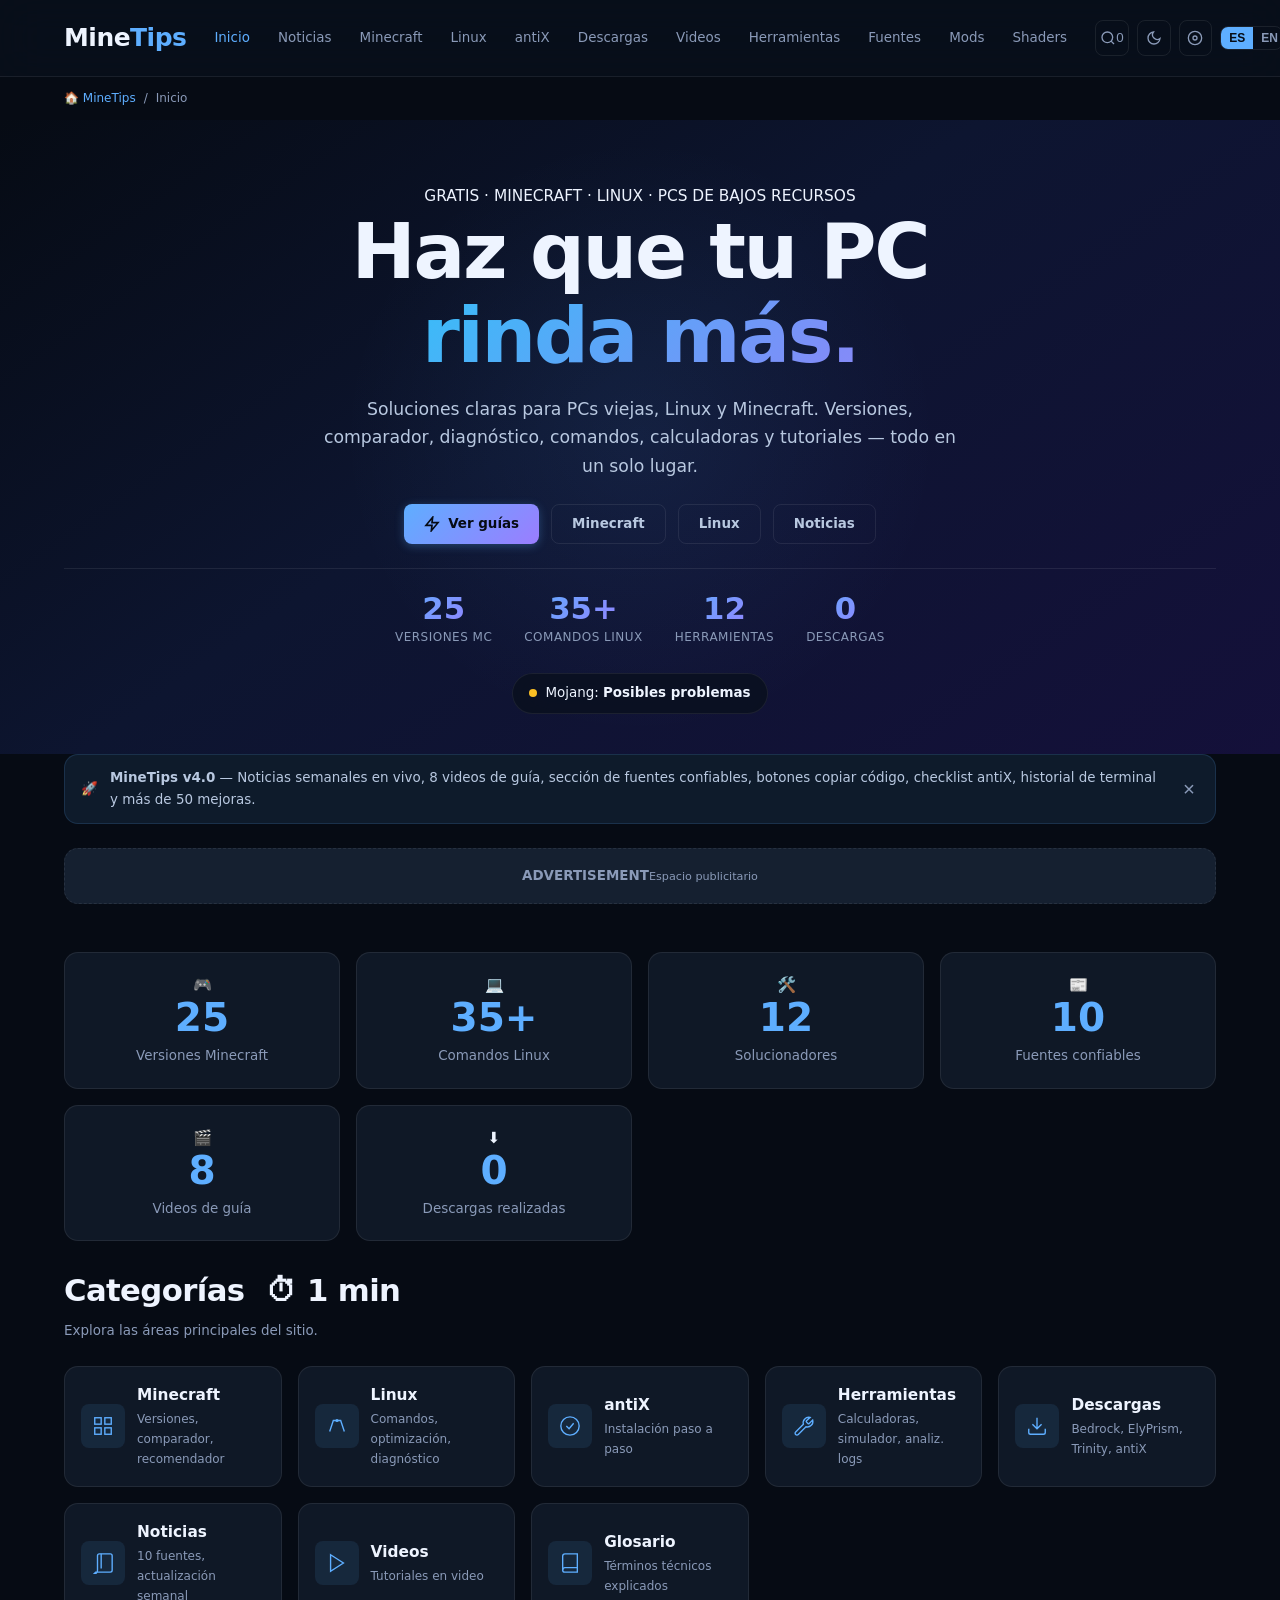
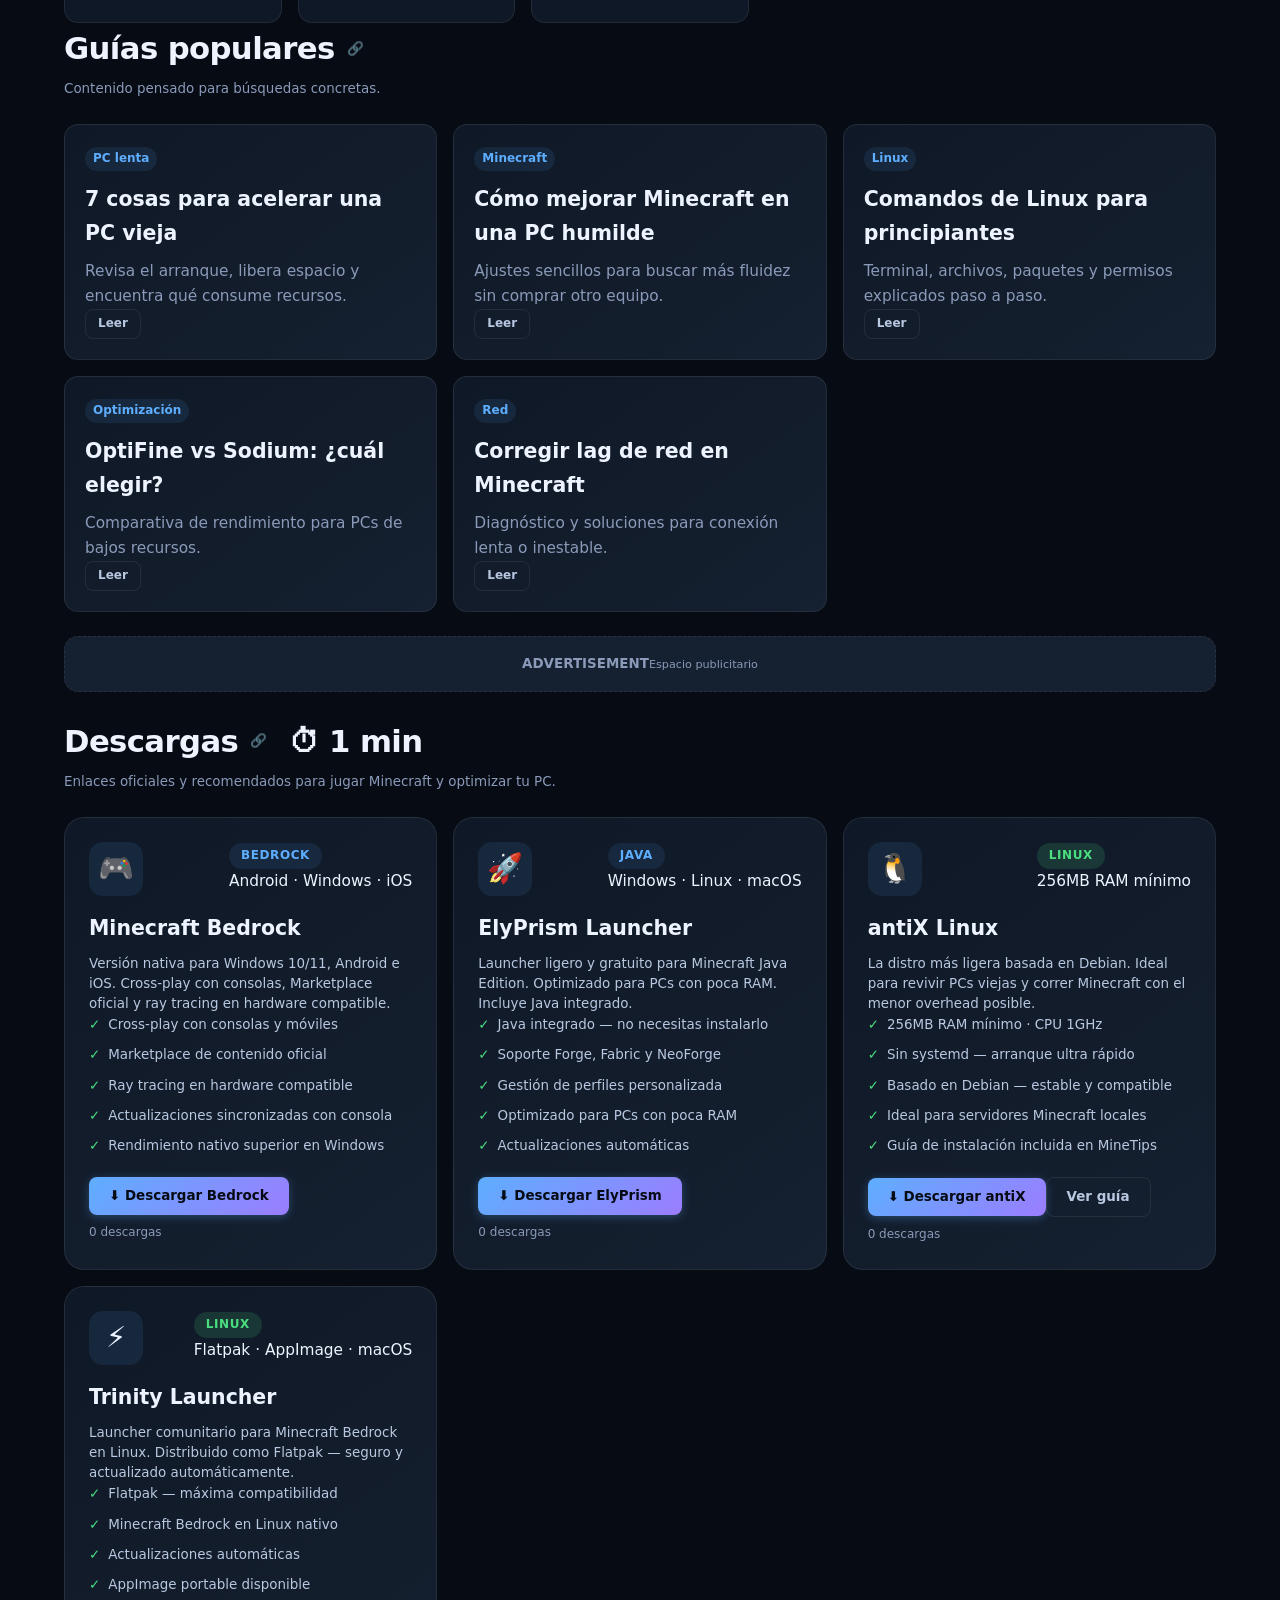
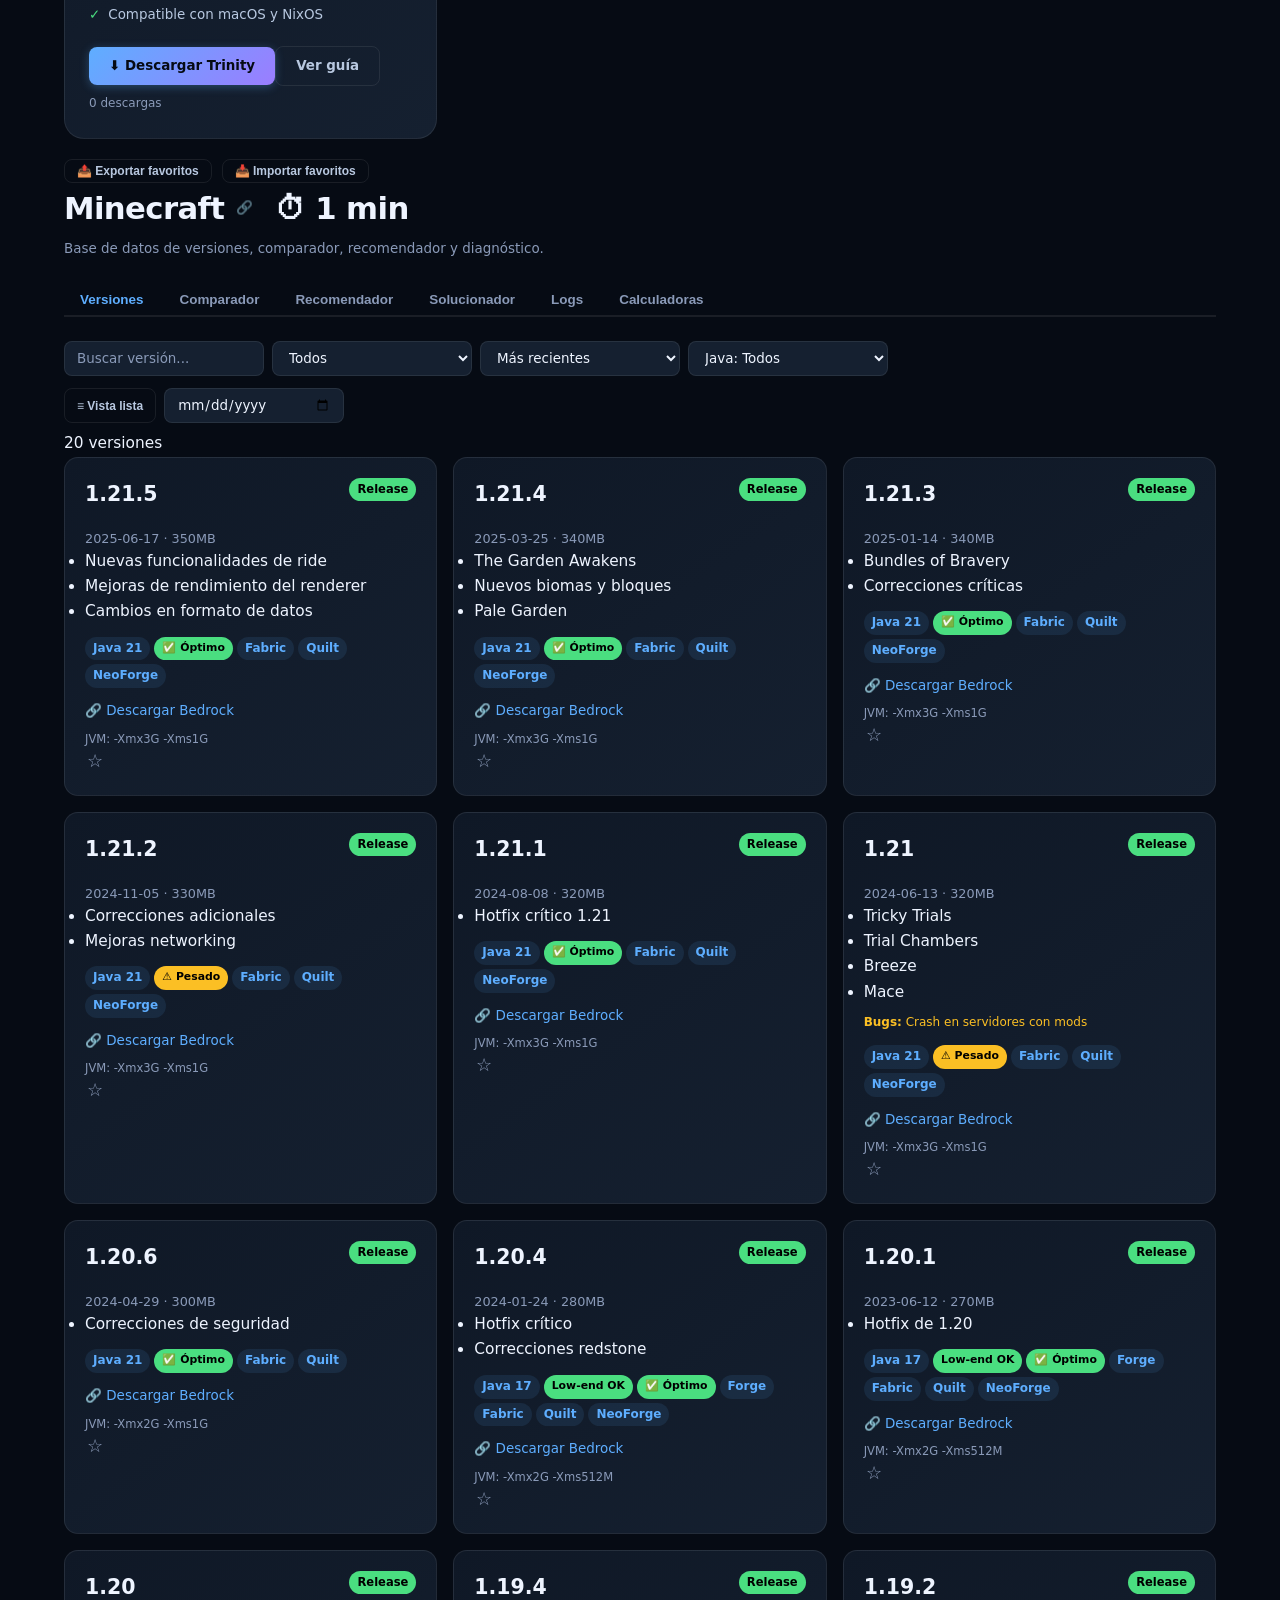
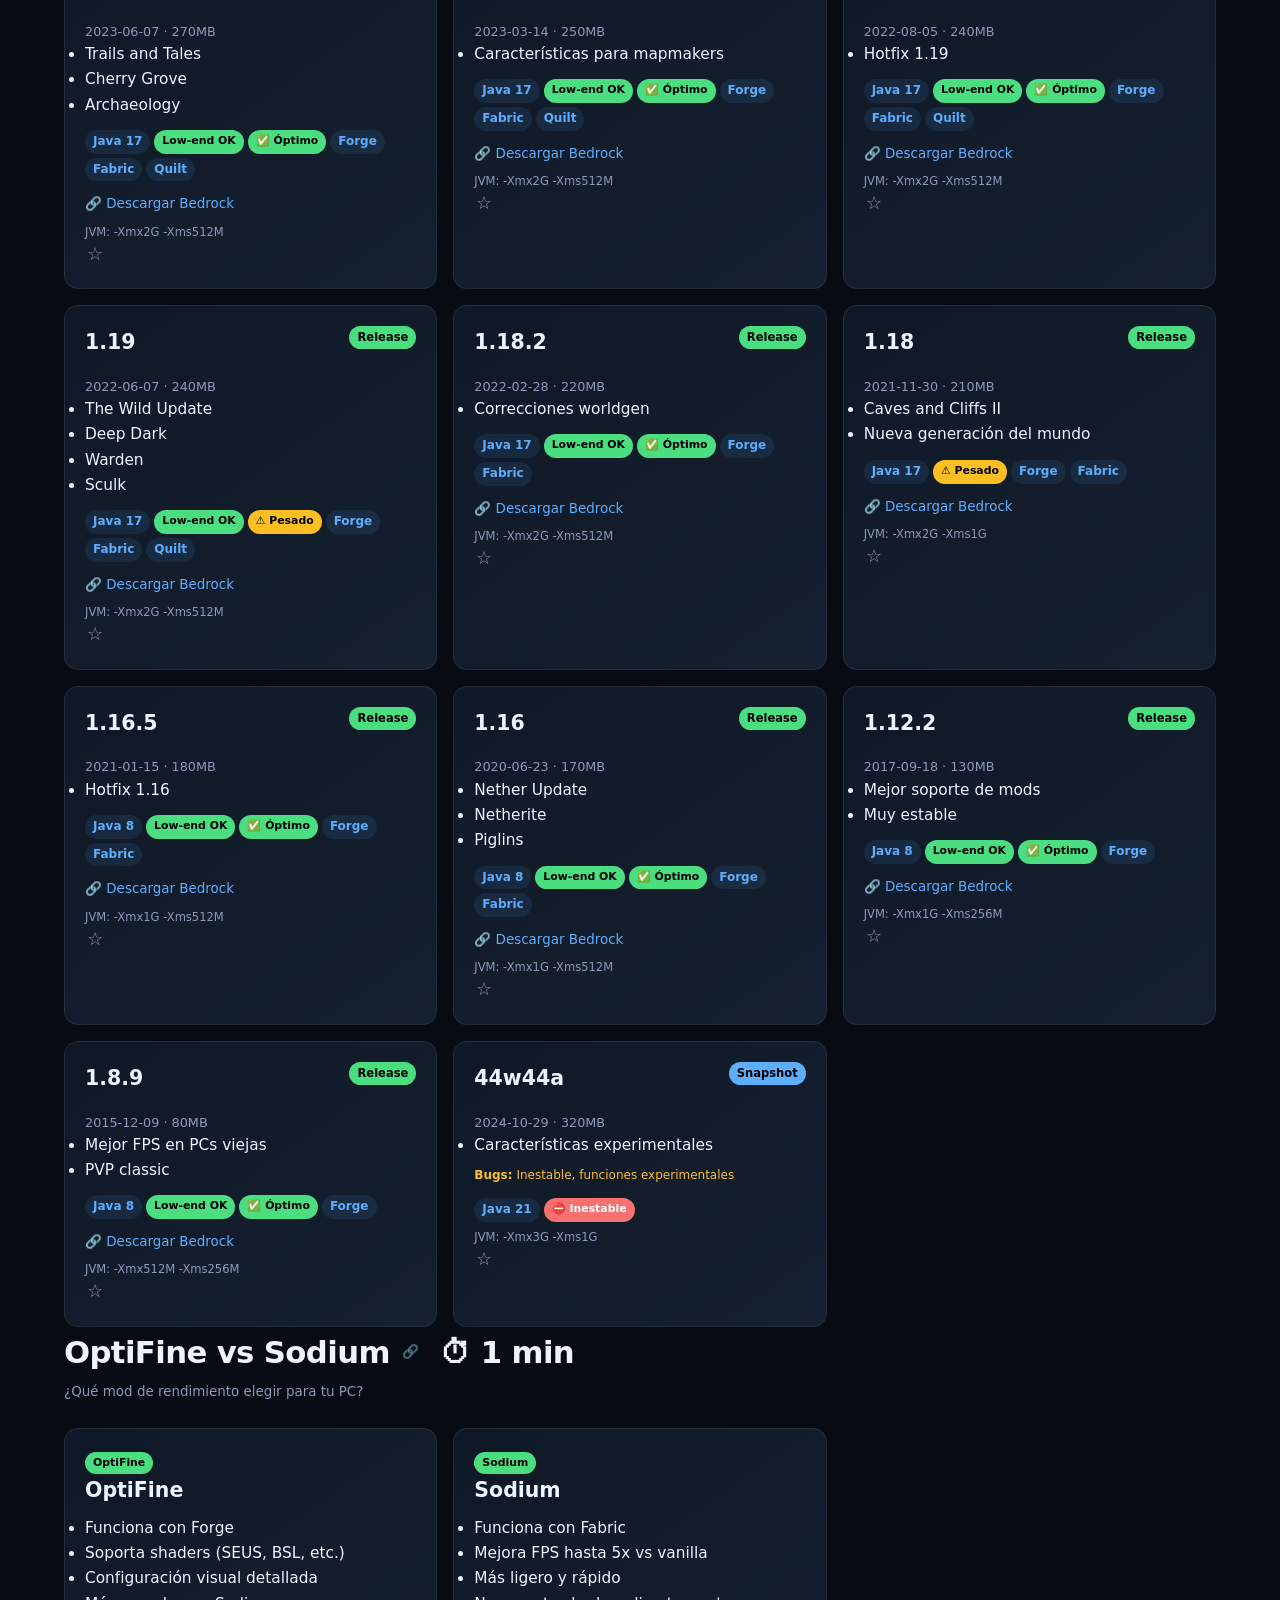
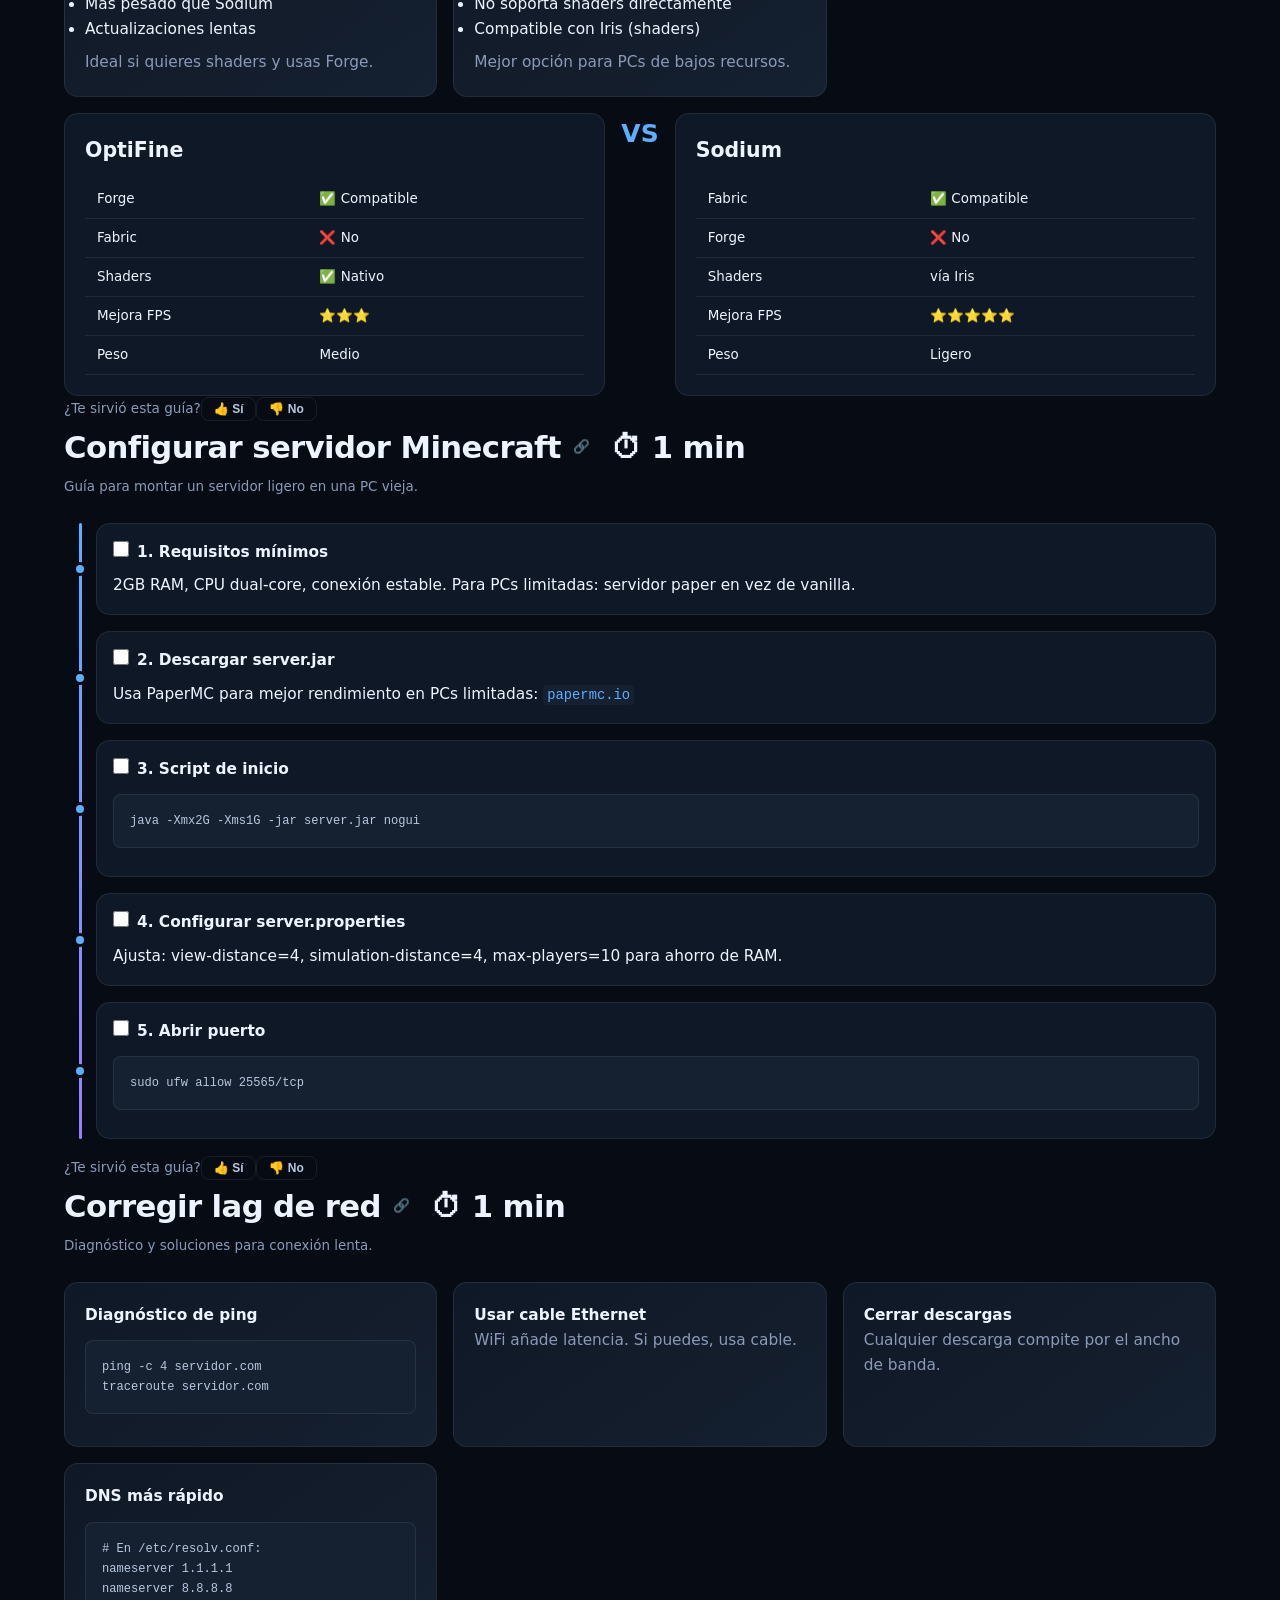
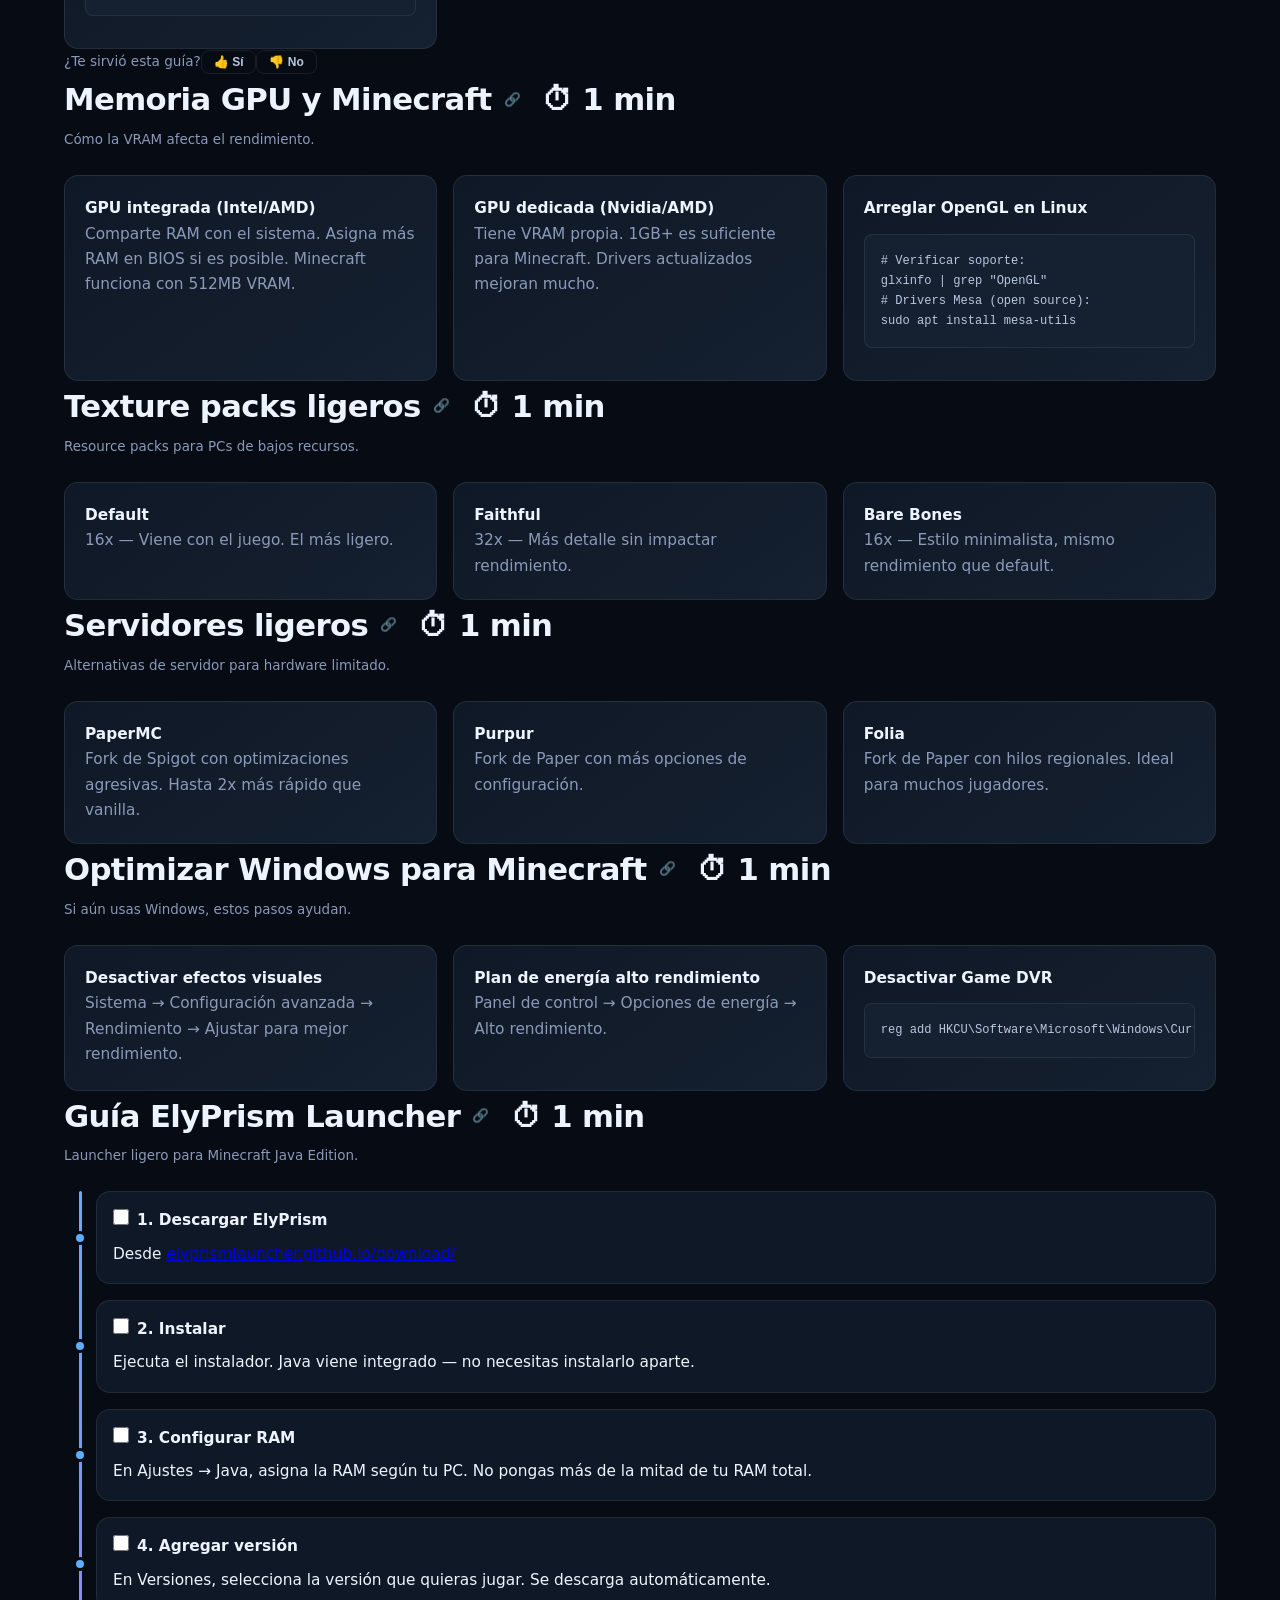
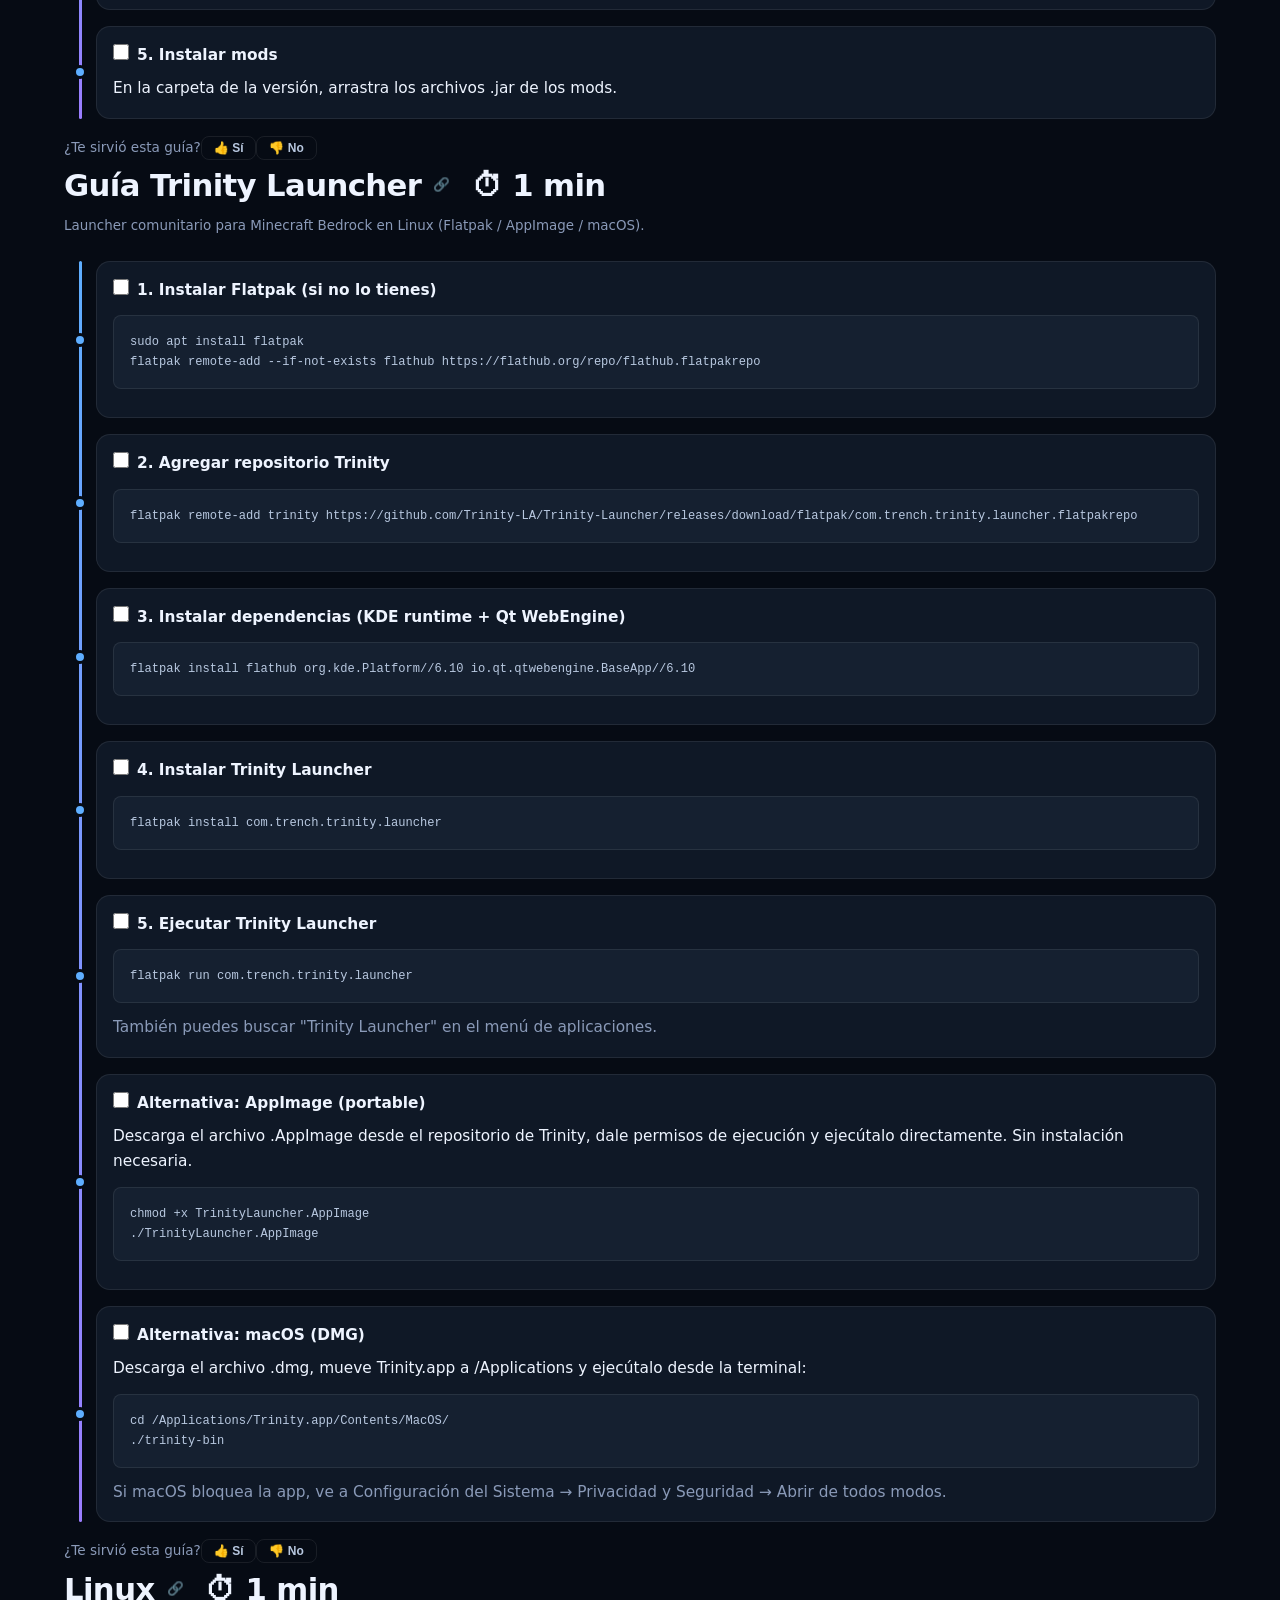
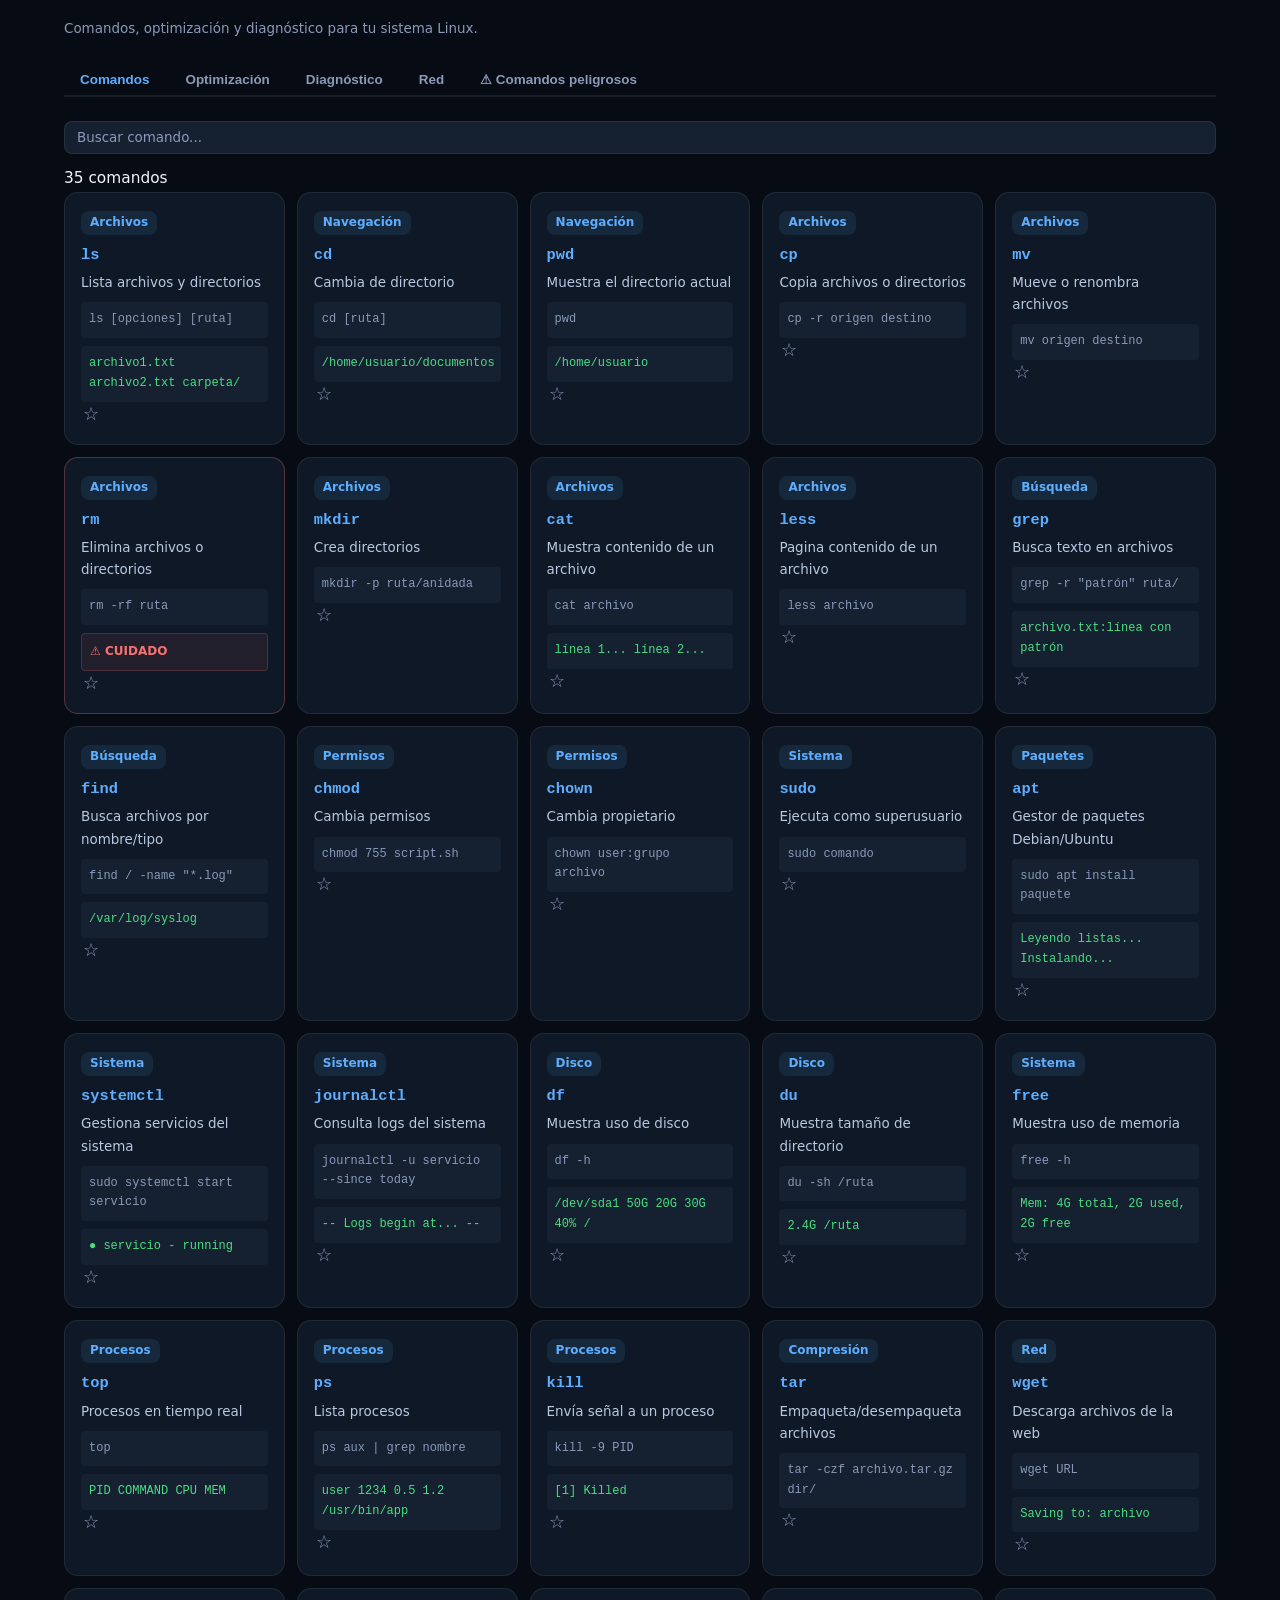
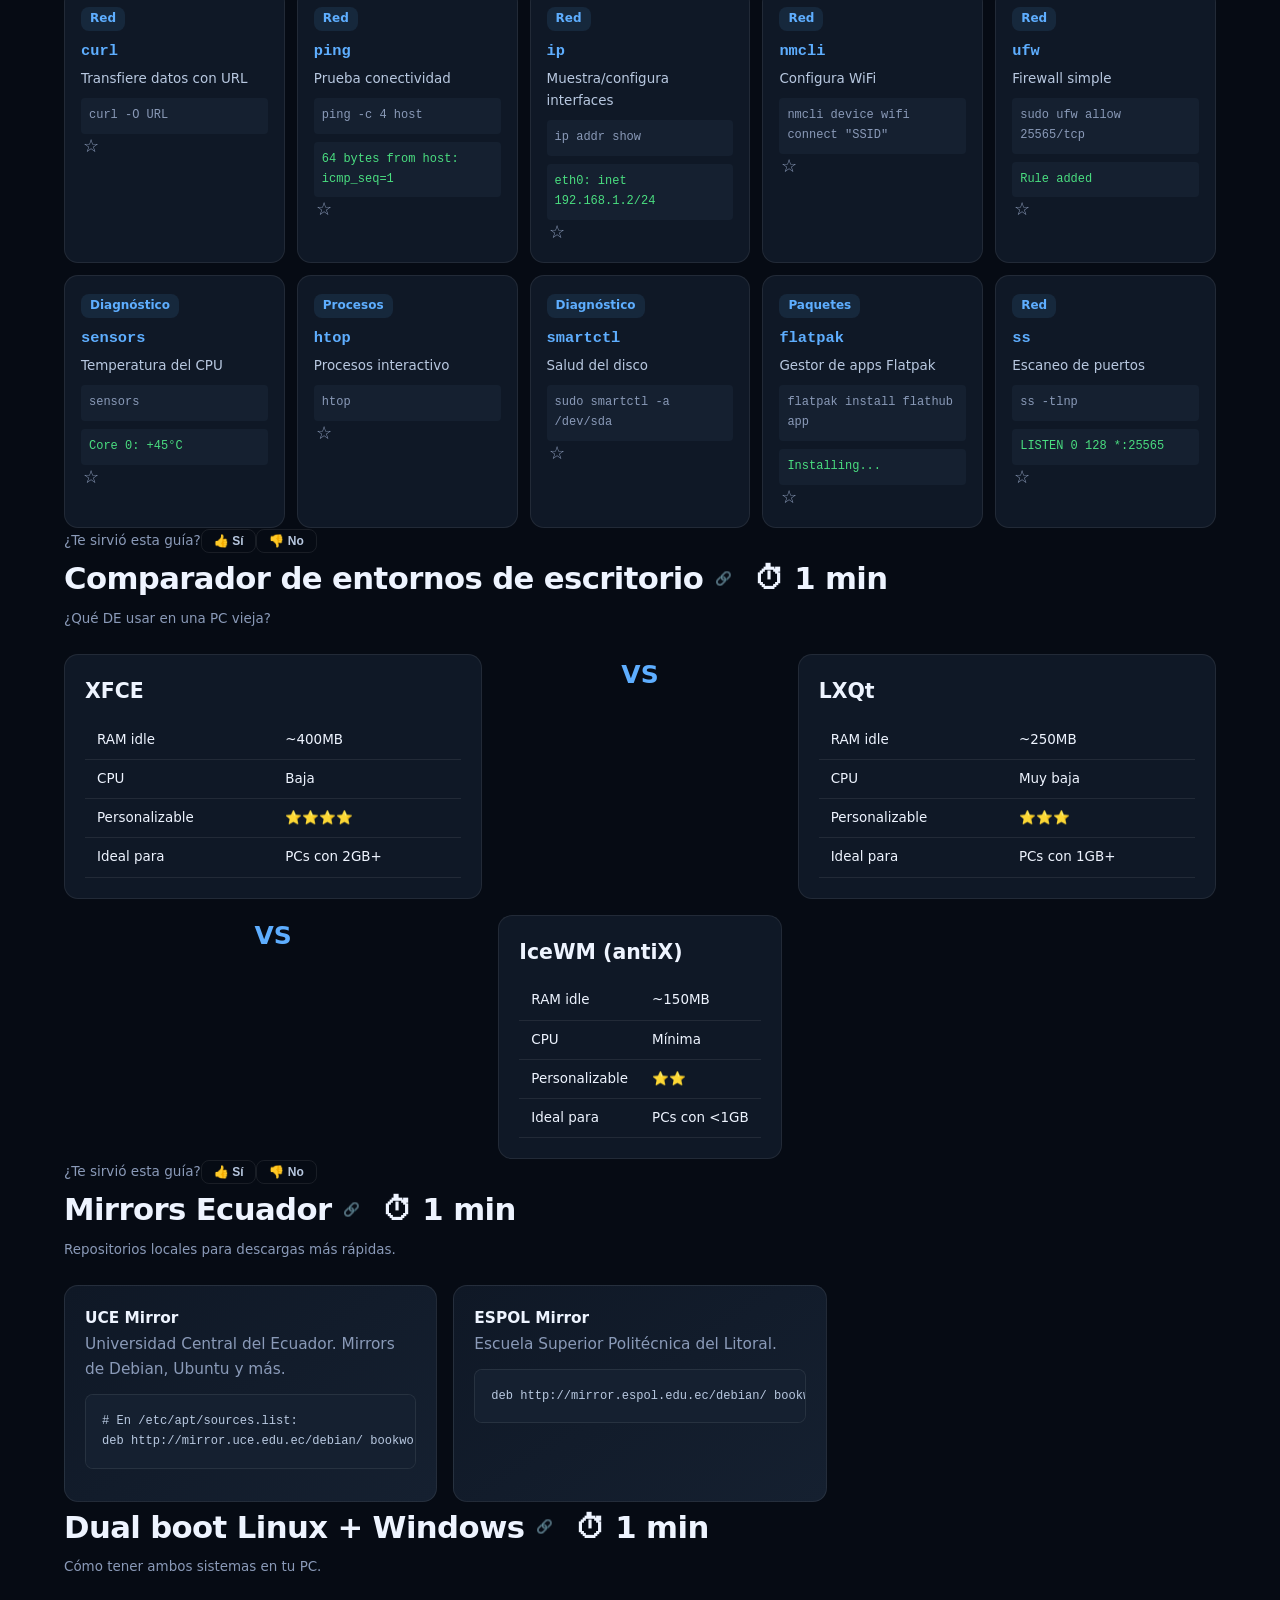
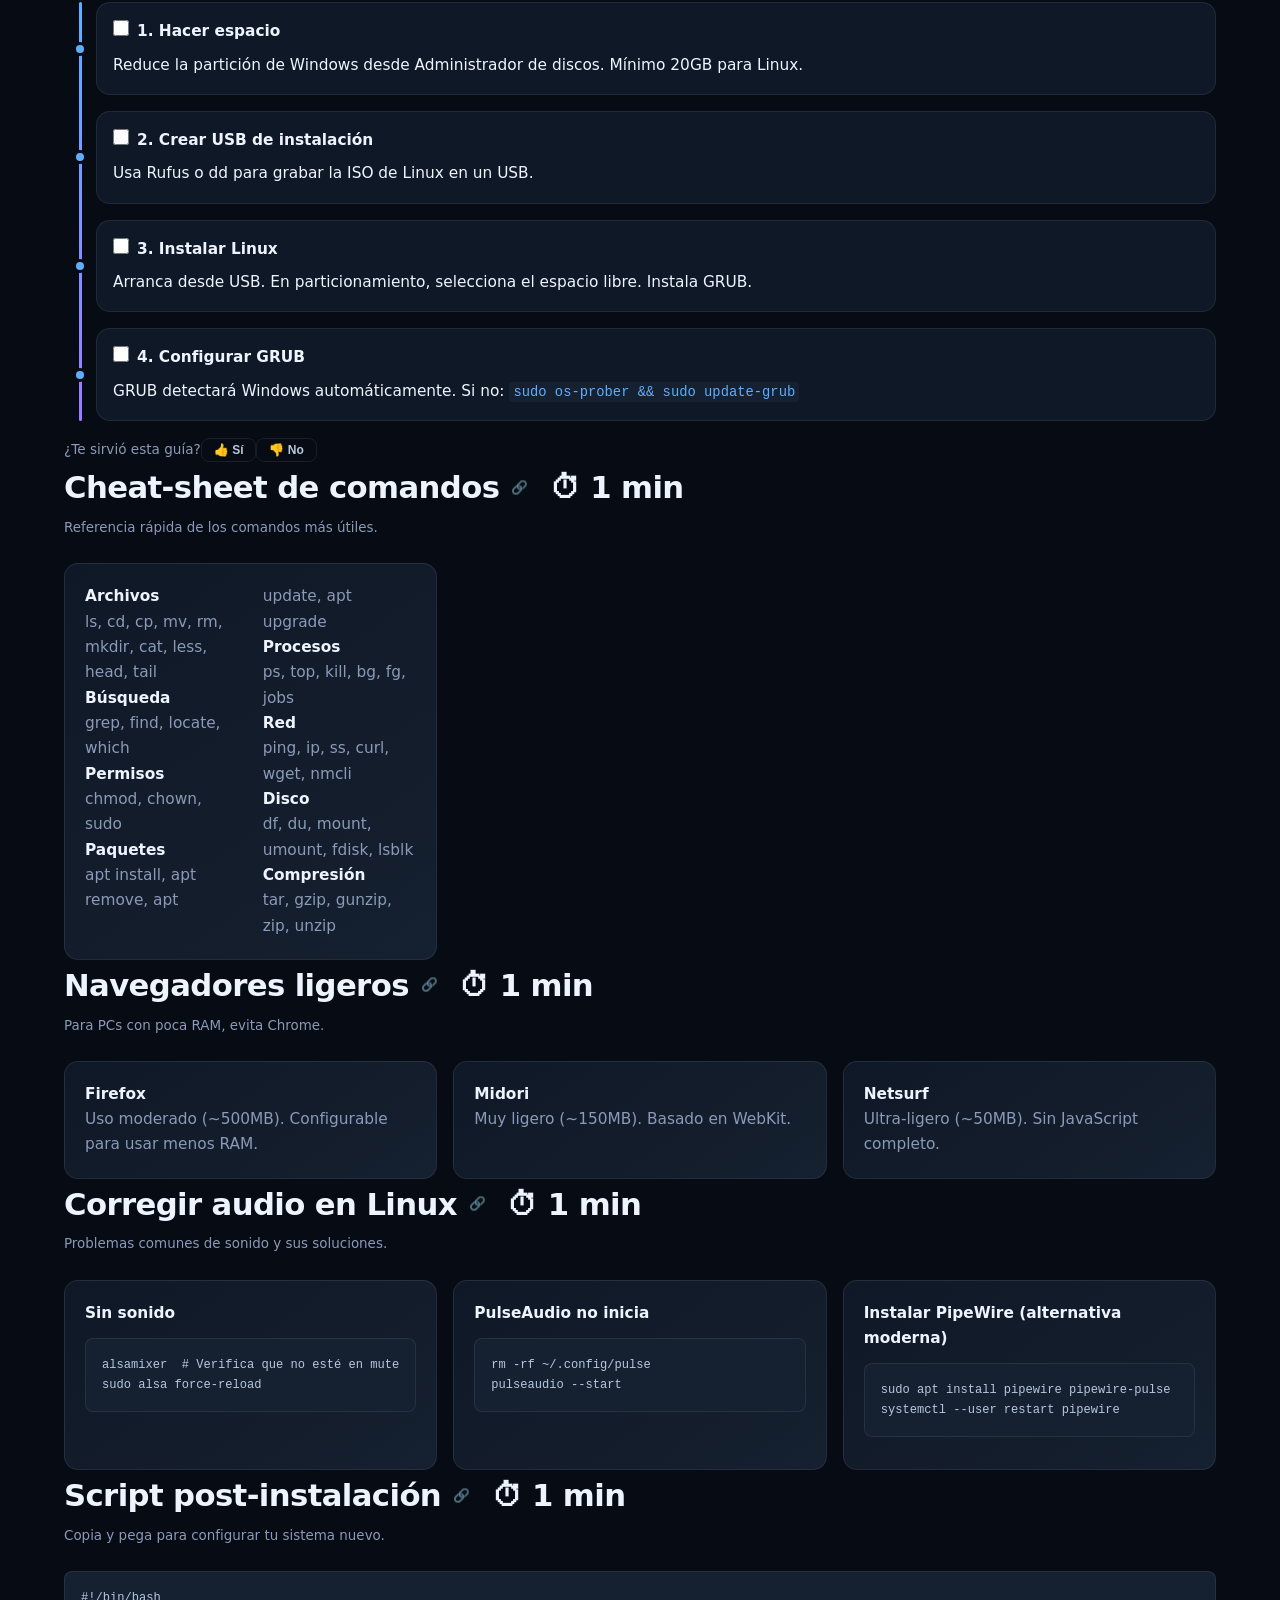
==== index.html @ 381b5f11 "Add files via upload" ====
<!DOCTYPE html>
<html lang="es" dir="ltr">
<head>
<meta charset="UTF-8">
<meta http-equiv="Content-Security-Policy" content="default-src 'self'; script-src 'self' 'unsafe-inline'; style-src 'self' 'unsafe-inline' https://fonts.bunny.net; font-src 'self' https://fonts.bunny.net; img-src 'self' https://img.youtube.com data: https:; frame-src https://www.youtube.com; connect-src 'self' https://api.rss2json.com https://sessionserver.mojang.com;">
<link rel="alternate" hreflang="es" href="https://minetips.com/">
<link rel="alternate" hreflang="x-default" href="https://minetips.com/">
<meta name="viewport" content="width=device-width,initial-scale=1">
<meta name="description" content="MineTips — Centro de conocimiento para Minecraft, Linux y PCs. Guías, tutoriales, solución de problemas y optimización para PCs de bajos recursos.">
<meta name="robots" content="index, follow">
<meta name="keywords" content="Minecraft, Linux, antiX, optimización, PC vieja, bajo recursos, Ecuador, Latinoamérica, OptiFine, Sodium, Forge, Fabric">
<link rel="canonical" href="https://minetips.com/">
<meta name="geo.region" content="EC">
<meta name="geo.country" content="EC">
<meta name="geo.placename" content="Ecuador">
<meta property="og:type" content="website">
<meta property="og:title" content="MineTips — Minecraft, Linux y PCs de bajos recursos">
<meta property="og:description" content="Soluciones claras para PCs viejas, Linux y Minecraft. Versiones, comparador, diagnóstico, comandos y tutoriales.">
<meta property="og:url" content="https://minetips.com/">
<meta property="og:site_name" content="MineTips">
<meta property="og:locale" content="es_EC">
<meta property="og:image" content="https://minetips.com/og.png">
<meta name="twitter:card" content="summary_large_image">
<meta name="twitter:title" content="MineTips — Minecraft, Linux y PCs de bajos recursos">
<meta name="twitter:description" content="Soluciones claras para PCs viejas, Linux y Minecraft.">
<meta name="twitter:image" content="https://minetips.com/og.png">
<link rel="manifest" href="/manifest.json">
<meta name="theme-color" content="#62d6ff">
<link rel="preconnect" href="https://fonts.bunny.net">
<link href="https://fonts.bunny.net/css?family=inter:400,500,600,700,800,900&display=swap" rel="stylesheet">
<title>MineTips — Minecraft, Linux y PCs de bajos recursos</title>
<script type="application/ld+json">
{"@context":"https://schema.org","@type":"WebSite","name":"MineTips","url":"https://minetips.com/","description":"Centro de conocimiento para Minecraft, Linux y PCs de bajos recursos","inLanguage":"es","potentialAction":{"@type":"SearchAction","target":"https://minetips.com/?q={search_term_string}","query-input":"required name=search_term_string"}}
</script>
<script type="application/ld+json">
{"@context":"https://schema.org","@type":"Organization","name":"MineTips","url":"https://minetips.com/","logo":"https://minetips.com/logo.png","sameAs":[]}
</script>
<script type="application/ld+json">
{"@context":"https://schema.org","@type":"BreadcrumbList","itemListElement":[{"@type":"ListItem","position":1,"name":"Inicio","item":"https://minetips.com/"},{"@type":"ListItem","position":2,"name":"Minecraft","item":"https://minetips.com/#minecraft"},{"@type":"ListItem","position":3,"name":"Linux","item":"https://minetips.com/#linux"}]}
</script>
<script type="application/ld+json">
{"@context":"https://schema.org","@type":"SoftwareApplication","name":"MineTips","applicationCategory":"Utility","operatingSystem":"Any","offers":{"@type":"Offer","price":"0","priceCurrency":"USD"},"featureList":"Versiones MC, Comparador, Recomendador, Analizador de logs, Comandos Linux, Guía antiX"}
</script>
<script type="application/ld+json">
{"@context":"https://schema.org","@type":"FAQPage","mainEntity":[{"@type":"Question","name":"¿Cómo instalo antiX Linux?","acceptedAnswer":{"@type":"Answer","text":"Descarga la ISO desde antixlinux.com, crea un USB booteable con dd o Rufus, arranca desde USB, prueba en modo Live y luego ejecuta el instalador desde el escritorio."}},{"@type":"Question","name":"¿Cuál es la mejor versión de Minecraft para PC con poca RAM?","acceptedAnswer":{"@type":"Answer","text":"Para PCs con 2GB de RAM o menos, versiones como 1.8.9 o 1.12.2 ofrecen mejor rendimiento. Usa el recomendador interactivo para una sugerencia personalizada."}},{"@type":"Question","name":"¿Cómo descargo Minecraft Bedrock?","acceptedAnswer":{"@type":"Answer","text":"Puedes descargar Minecraft Bedrock Edition desde mcpelife.com, una fuente confiable para la versión de Android."}},{"@type":"Question","name":"¿Qué es ElyPrism Launcher?","acceptedAnswer":{"@type":"Answer","text":"ElyPrism Launcher es un launcher optimizado y ligero para ejecutar Minecraft Java Edition. Disponible en elyprismlauncher.github.io/download/"}},{"@type":"Question","name":"¿Qué es Trinity Launcher?","acceptedAnswer":{"@type":"Answer","text":"Trinity Launcher es un launcher comunitario para Linux distribuido como Flatpak, compatible con Minecraft Bedrock Edition. Se instala con flatpak install com.trench.trinity.launcher."}},{"@type":"Question","name":"¿OptiFine o Sodium?","acceptedAnswer":{"@type":"Answer","text":"OptiFine funciona con Forge y añade shaders; Sodium es más ligero y requiere Fabric. En PCs de bajos recursos, Sodium rinde mejor."}},{"@type":"Question","name":"¿Cómo configuro SWAP/zRAM en Linux?","acceptedAnswer":{"@type":"Answer","text":"Crea una partición swap con mkswap, o usa zram para compresión en RAM: sudo modprobe zram && echo lz4 > /sys/block/zram0/comp_algorithm"}}]}
</script>
<style>
:root {
  /* ── Font Scale ─── */
  --fs-xs: 0.75rem;
  --fs-sm: 0.84rem;
  --fs-base: 0.96rem;
  --fs-md: 1.08rem;
  --fs-lg: 1.28rem;
  --fs-xl: 1.56rem;
  --fs-2xl: 1.92rem;
  --fs-3xl: 2.44rem;
  --fs-4xl: 3.12rem;
  --fs-hero: clamp(2.6rem, 6vw, 4.8rem);

  /* ── Spacing ─── */
  --sp-1: 4px;
  --sp-2: 8px;
  --sp-3: 12px;
  --sp-4: 16px;
  --sp-5: 20px;
  --sp-6: 24px;
  --sp-8: 32px;
  --sp-10: 40px;
  --sp-12: 48px;
  --sp-16: 64px;
  --sp-20: 80px;

  /* ── Radii ─── */
  --radius-xs: 4px;
  --radius-sm: 8px;
  --radius-md: 14px;
  --radius-lg: 20px;
  --radius-xl: 28px;
  --radius-full: 9999px;

  /* ── Transitions ─── */
  --transition-fast: 0.15s ease;
  --transition: 0.22s ease;
  --transition-slow: 0.5s ease;
  --transition-bounce: 0.4s cubic-bezier(0.34, 1.56, 0.64, 1);

  /* ── Shadows ─── */
  --shadow-sm: 0 2px 8px rgba(0,0,0,0.18);
  --shadow-md: 0 4px 16px rgba(0,0,0,0.22);
  --shadow-lg: 0 12px 40px rgba(0,0,0,0.32);
  --shadow-xl: 0 24px 64px rgba(0,0,0,0.40);
  --shadow-glow: 0 0 24px rgba(var(--accent-rgb), 0.35);

  /* ── Dark Theme (default) ─── */
  --bg: #060b14;
  --bg2: #0b1422;
  --card: #0f1826;
  --card2: #152030;
  --card-hover: #1a2840;
  --text: #eef4ff;
  --muted: #8a9ab8;
  --accent: #5eaeff;
  --accent2: #9b7dff;
  --ok: #4ade80;
  --warn: #fbbf24;
  --danger: #f87171;
  --border: rgba(255,255,255,0.08);
  --border2: rgba(255,255,255,0.14);
  --radius: 14px;
  --shadow: 0 8px 32px rgba(0,0,0,.35);
  --font: 'Inter', -apple-system, BlinkMacSystemFont, 'Segoe UI', sans-serif;
  --bg-secondary: #0b1422;
  --surface: #152030;
  --border-glow: rgba(94,174,255,0.25);
  --fg: #eef4ff;
  --fg-secondary: #b8c8e0;
  --accent-rgb: 94,174,255;
  --accent-hover: #9b7dff;
  --accent-dim: rgba(94,174,255,0.1);
  --ok-rgb: 74,222,128;
  --warn-rgb: 251,191,36;
  --danger-rgb: 248,113,113;
  --gradient-hero: linear-gradient(145deg, #060b14 0%, #0d1530 45%, #14103a 100%);
  --gradient-card: linear-gradient(145deg, #0f1826 0%, #152030 100%);
  --gradient-accent: linear-gradient(135deg, #5eaeff 0%, #9b7dff 100%);
  --gradient-accent-vivid: linear-gradient(135deg, #38bdf8 0%, #818cf8 50%, #c084fc 100%);
  --glass: blur(20px) saturate(1.4);
  --glass-bg: rgba(10,16,28,0.78);
  --glass-border: rgba(255,255,255,0.07);
  --hero-orb1: rgba(94,174,255,0.12);
  --hero-orb2: rgba(155,125,255,0.08);
}

[data-theme="light"] {
  --bg: #f0f4fc;
  --bg2: #e4eaf6;
  --card: #ffffff;
  --card2: #f5f8ff;
  --card-hover: #eef2ff;
  --text: #0f172a;
  --muted: #64748b;
  --accent: #2563eb;
  --accent2: #7c3aed;
  --ok: #16a34a;
  --warn: #d97706;
  --danger: #dc2626;
  --border: rgba(0,0,0,0.09);
  --border2: rgba(0,0,0,0.14);
  --shadow: 0 4px 20px rgba(0,0,0,.08);
  --bg-secondary: #e4eaf6;
  --surface: #f5f8ff;
  --border-glow: rgba(37,99,235,0.2);
  --fg: #0f172a;
  --fg-secondary: #334155;
  --accent-rgb: 37,99,235;
  --accent-hover: #7c3aed;
  --accent-dim: rgba(37,99,235,0.08);
  --ok-rgb: 22,163,74;
  --warn-rgb: 217,119,6;
  --danger-rgb: 220,38,38;
  --gradient-hero: linear-gradient(145deg, #f0f4fc 0%, #dce8ff 50%, #ede9ff 100%);
  --gradient-card: linear-gradient(145deg, #fff 0%, #f5f8ff 100%);
  --gradient-accent: linear-gradient(135deg, #2563eb 0%, #7c3aed 100%);
  --gradient-accent-vivid: linear-gradient(135deg, #0ea5e9 0%, #4f46e5 50%, #a855f7 100%);
  --glass: blur(20px) saturate(1.8);
  --glass-bg: rgba(255,255,255,0.82);
  --glass-border: rgba(0,0,0,0.07);
  --hero-orb1: rgba(37,99,235,0.1);
  --hero-orb2: rgba(124,58,237,0.07);
}

[data-theme="matrix"] {
  --bg: #050905;
  --bg2: #080e08;
  --card: #0a110a;
  --card2: #0f180f;
  --card-hover: #152015;
  --text: #00ff41;
  --muted: #00aa2a;
  --accent: #00ff41;
  --accent2: #00cc33;
  --ok: #00ff41;
  --warn: #aaff00;
  --danger: #ff3333;
  --border: rgba(0,255,65,0.1);
  --border2: rgba(0,255,65,0.18);
  --shadow: 0 8px 32px rgba(0,0,0,.6);
  --bg-secondary: #080e08;
  --surface: #0f180f;
  --border-glow: rgba(0,255,65,0.25);
  --fg: #00ff41;
  --fg-secondary: #00cc33;
  --accent-rgb: 0,255,65;
  --accent-hover: #00cc33;
  --accent-dim: rgba(0,255,65,0.08);
  --ok-rgb: 0,255,65;
  --warn-rgb: 170,255,0;
  --danger-rgb: 255,51,51;
  --gradient-hero: linear-gradient(145deg, #020802 0%, #051505 50%, #020802 100%);
  --gradient-card: linear-gradient(145deg, #0a1a0a 0%, #071207 100%);
  --gradient-accent: linear-gradient(135deg, #00ff41 0%, #00cc33 100%);
  --gradient-accent-vivid: linear-gradient(135deg, #00ff41 0%, #00cc33 100%);
  --glass: blur(12px);
  --glass-bg: rgba(5,15,5,0.88);
  --glass-border: rgba(0,255,65,0.12);
  --hero-orb1: rgba(0,255,65,0.08);
  --hero-orb2: rgba(0,200,50,0.05);
}

[data-theme="minecraft"] {
  --bg: #1e1209;
  --bg2: #2a1c10;
  --card: #3a2a18;
  --card2: #4c3825;
  --card-hover: #5c4732;
  --text: #f0ddb8;
  --muted: #a88a60;
  --accent: #5dba3f;
  --accent2: #8b5e3c;
  --ok: #5dba3f;
  --warn: #d4a017;
  --danger: #c43a31;
  --border: rgba(255,200,100,0.12);
  --border2: rgba(255,200,100,0.2);
  --shadow: 0 6px 24px rgba(0,0,0,.5);
  --bg-secondary: #2a1c10;
  --surface: #4c3825;
  --border-glow: rgba(93,186,63,0.3);
  --fg: #f0ddb8;
  --fg-secondary: #d0b888;
  --accent-rgb: 93,186,63;
  --accent-hover: #8b5e3c;
  --accent-dim: rgba(93,186,63,0.12);
  --ok-rgb: 93,186,63;
  --warn-rgb: 212,160,48;
  --danger-rgb: 196,58,49;
  --gradient-hero: linear-gradient(145deg, #1a0e06 0%, #2c1e0e 50%, #1a0e06 100%);
  --gradient-card: linear-gradient(145deg, #4a3820 0%, #3a2a14 100%);
  --gradient-accent: linear-gradient(135deg, #5b8731 0%, #7ba741 100%);
  --gradient-accent-vivid: linear-gradient(135deg, #6dc94a 0%, #4a9a2e 100%);
  --glass: blur(8px);
  --glass-bg: rgba(42,28,16,0.88);
  --glass-border: rgba(93,186,63,0.15);
  --hero-orb1: rgba(93,186,63,0.1);
  --hero-orb2: rgba(212,160,48,0.07);
}

[data-theme="cyberpunk"] {
  --bg: #080018;
  --bg2: #10002e;
  --card: #160040;
  --card2: #1e0050;
  --card-hover: #280068;
  --text: #ff2a6d;
  --muted: #b8d4ff;
  --accent: #05d9e8;
  --accent2: #ff2a6d;
  --ok: #01ff89;
  --warn: #f5d300;
  --danger: #ff2a6d;
  --border: rgba(255,255,255,0.08);
  --border2: rgba(255,255,255,0.14);
  --shadow: 0 8px 32px rgba(8,0,24,.7);
  --bg-secondary: #10002e;
  --surface: #1e0050;
  --border-glow: rgba(5,217,232,0.3);
  --fg: #e0f0ff;
  --fg-secondary: #b8d4ff;
  --accent-rgb: 5,217,232;
  --accent-hover: #ff2a6d;
  --accent-dim: rgba(5,217,232,0.1);
  --ok-rgb: 1,255,137;
  --warn-rgb: 245,211,0;
  --danger-rgb: 255,42,109;
  --gradient-hero: linear-gradient(145deg, #06000e 0%, #12002a 50%, #06000e 100%);
  --gradient-card: linear-gradient(145deg, #1a0045 0%, #140035 100%);
  --gradient-accent: linear-gradient(135deg, #05d9e8 0%, #ff2a6d 100%);
  --gradient-accent-vivid: linear-gradient(135deg, #00f5ff 0%, #9d00ff 50%, #ff0055 100%);
  --glass: blur(14px);
  --glass-bg: rgba(20,0,50,0.82);
  --glass-border: rgba(5,217,232,0.14);
  --hero-orb1: rgba(5,217,232,0.1);
  --hero-orb2: rgba(255,42,109,0.08);
}

[data-theme="dark"] {
  --bg: #060b14;
  --bg2: #0b1422;
  --card: #0f1826;
  --card2: #152030;
  --card-hover: #1a2840;
  --text: #eef4ff;
  --muted: #8a9ab8;
  --accent: #5eaeff;
  --accent2: #9b7dff;
  --ok: #4ade80;
  --warn: #fbbf24;
  --danger: #f87171;
  --border: rgba(255,255,255,0.08);
  --border2: rgba(255,255,255,0.14);
  --radius: 14px;
  --shadow: 0 8px 32px rgba(0,0,0,.35);
  --font: 'Inter', -apple-system, BlinkMacSystemFont, 'Segoe UI', sans-serif;
  --transition: 0.22s ease;
  --bg-secondary: #0b1422;
  --surface: #152030;
  --border-glow: rgba(94,174,255,0.25);
  --fg: #eef4ff;
  --fg-secondary: #b8c8e0;
  --accent-rgb: 94,174,255;
  --accent-hover: #9b7dff;
  --accent-dim: rgba(94,174,255,0.1);
  --ok-rgb: 74,222,128;
  --warn-rgb: 251,191,36;
  --danger-rgb: 248,113,113;
  --gradient-hero: linear-gradient(145deg, #060b14 0%, #0d1530 45%, #14103a 100%);
  --gradient-card: linear-gradient(145deg, #0f1826 0%, #152030 100%);
  --gradient-accent: linear-gradient(135deg, #5eaeff 0%, #9b7dff 100%);
  --gradient-accent-vivid: linear-gradient(135deg, #38bdf8 0%, #818cf8 50%, #c084fc 100%);
  --glass: blur(20px) saturate(1.4);
  --glass-bg: rgba(10,16,28,0.78);
  --glass-border: rgba(255,255,255,0.07);
  --hero-orb1: rgba(94,174,255,0.12);
  --hero-orb2: rgba(155,125,255,0.08);
}

/* ── Focus Mode Override ────────────────────────────────────── */
body.focus-mode .navbar,
body.focus-mode .footer,
body.focus-mode .ad-container,
body.focus-mode .breadcrumb,
body.focus-mode #themes,
body.focus-mode #changelog,
body.focus-mode #feedback,
body.focus-mode #wishlist,
body.focus-mode .share-anchor,
body.focus-mode .pill,
body.focus-mode .update-banner { display: none !important; }
body.focus-mode main { max-width: 780px; margin: 0 auto; }
body.focus-mode .card { border-color: transparent; box-shadow: none; }

/* ── Reset & Base ───────────────────────────────────────────── */
*, *::before, *::after { box-sizing: border-box; margin: 0; padding: 0; }

html {
  scroll-behavior: smooth;
  -webkit-text-size-adjust: 100%;
  scrollbar-width: thin;
  scrollbar-color: var(--accent) var(--surface);
}

body {
  font-family: 'Inter', 'Segoe UI', system-ui, -apple-system, sans-serif;
  font-size: var(--fs-base);
  line-height: 1.65;
  color: var(--fg);
  background: var(--bg);
  min-height: 100vh;
  overflow-x: hidden;
  -webkit-font-smoothing: antialiased;
  -moz-osx-font-smoothing: grayscale;
  transition: background var(--transition-slow), color var(--transition-slow);
}

/* Custom Scrollbar (Webkit) */
::-webkit-scrollbar { width: 8px; height: 8px; }
::-webkit-scrollbar-track { background: var(--surface); }
::-webkit-scrollbar-thumb { background: var(--border); border-radius: var(--radius-full); }
::-webkit-scrollbar-thumb:hover { background: var(--accent); }

/* Selection */
::selection { background: rgba(var(--accent-rgb), 0.3); color: var(--fg); }

/* ── Animations ─────────────────────────────────────────────── */
@keyframes fadeIn {
  from { opacity: 0; }
  to { opacity: 1; }
}
@keyframes fadeInUp {
  from { opacity: 0; transform: translateY(24px); }
  to { opacity: 1; transform: translateY(0); }
}
@keyframes fadeInDown {
  from { opacity: 0; transform: translateY(-20px); }
  to { opacity: 1; transform: translateY(0); }
}
@keyframes fadeInLeft {
  from { opacity: 0; transform: translateX(-24px); }
  to { opacity: 1; transform: translateX(0); }
}
@keyframes fadeInRight {
  from { opacity: 0; transform: translateX(24px); }
  to { opacity: 1; transform: translateX(0); }
}
@keyframes slideUp {
  from { transform: translateY(100%); opacity: 0; }
  to { transform: translateY(0); opacity: 1; }
}
@keyframes slideDown {
  from { transform: translateY(-100%); opacity: 0; }
  to { transform: translateY(0); opacity: 1; }
}
@keyframes scaleIn {
  from { transform: scale(0.92); opacity: 0; }
  to { transform: scale(1); opacity: 1; }
}
@keyframes pulse {
  0%, 100% { opacity: 1; }
  50% { opacity: 0.6; }
}
@keyframes glow {
  0%, 100% { box-shadow: 0 0 5px rgba(var(--accent-rgb), 0.2); }
  50% { box-shadow: 0 0 20px rgba(var(--accent-rgb), 0.5); }
}
@keyframes float {
  0%, 100% { transform: translateY(0); }
  50% { transform: translateY(-8px); }
}
@keyframes shake {
  0%, 100% { transform: translateX(0); }
  10%, 30%, 50%, 70%, 90% { transform: translateX(-3px); }
  20%, 40%, 60%, 80% { transform: translateX(3px); }
}
@keyframes spin {
  to { transform: rotate(360deg); }
}
@keyframes shimmer {
  0% { background-position: -200% 0; }
  100% { background-position: 200% 0; }
}
@keyframes gradientShift {
  0% { background-position: 0% 50%; }
  50% { background-position: 100% 50%; }
  100% { background-position: 0% 50%; }
}
@keyframes typing {
  from { width: 0; }
  to { width: 100%; }
}
@keyframes blink {
  50% { border-color: transparent; }
}
@keyframes ripple {
  to { transform: scale(4); opacity: 0; }
}
@keyframes countUp {
  from { opacity: 0; transform: translateY(10px); }
  to { opacity: 1; transform: translateY(0); }
}
@keyframes particleFloat {
  0% { transform: translateY(0) rotate(0deg); opacity: 0; }
  10% { opacity: 0.6; }
  90% { opacity: 0.1; }
  100% { transform: translateY(-100vh) rotate(720deg); opacity: 0; }
}
@keyframes borderGlow {
  0%, 100% { border-color: var(--border); }
  50% { border-color: var(--accent); }
}
@keyframes heroTextReveal {
  0% { clip-path: inset(0 100% 0 0); }
  100% { clip-path: inset(0 0 0 0); }
}
@keyframes staggerIn {
  from { opacity: 0; transform: translateY(16px) scale(0.96); }
  to { opacity: 1; transform: translateY(0) scale(1); }
}

/* Reduced motion */
@media (prefers-reduced-motion: reduce) {
  *, *::before, *::after {
    animation-duration: 0.01ms !important;
    animation-iteration-count: 1 !important;
    transition-duration: 0.01ms !important;
  }
  html { scroll-behavior: auto; }
}

/* ── Utility Classes ────────────────────────────────────────── */
.wrap {
  max-width: 1200px;
  margin: 0 auto;
  padding: 0 var(--sp-6);
}
.muted { color: var(--muted); }
.sr-only {
  position: absolute; width: 1px; height: 1px;
  padding: 0; margin: -1px; overflow: hidden;
  clip: rect(0,0,0,0); white-space: nowrap; border: 0;
}
.text-center { text-align: center; }
.flex-center { display: flex; align-items: center; justify-content: center; }
.gap-2 { gap: var(--sp-2); }
.gap-3 { gap: var(--sp-3); }
.gap-4 { gap: var(--sp-4); }

/* ── Skip Link ──────────────────────────────────────────────── */
.skip-link {
  position: absolute;
  top: -100%;
  left: var(--sp-4);
  padding: var(--sp-2) var(--sp-4);
  background: var(--accent);
  color: var(--bg);
  border-radius: var(--radius-sm);
  font-weight: 600;
  z-index: 9999;
  transition: top var(--transition-fast);
}
.skip-link:focus {
  top: var(--sp-2);
}

/* ── Reading Progress Bar ───────────────────────────────────── */
.reading-bar {
  position: fixed;
  top: 0;
  left: 0;
  height: 3px;
  width: 0%;
  background: var(--gradient-accent);
  z-index: 10000;
  transition: width 0.1s linear;
  box-shadow: 0 0 8px rgba(var(--accent-rgb), 0.5);
}

/* ── Offline Indicator ─────────────────────────────────────── */
.offline-indicator {
  position: fixed;
  top: 0;
  left: 0;
  right: 0;
  padding: var(--sp-2) var(--sp-4);
  background: var(--danger);
  color: #fff;
  font-size: var(--fs-sm);
  font-weight: 600;
  text-align: center;
  z-index: 9998;
  transform: translateY(-100%);
  transition: transform var(--transition);
}
.offline-indicator.show {
  transform: translateY(0);
}

/* ── Cookie Consent Banner ─────────────────────────────────── */
.cookie-banner {
  position: fixed;
  bottom: 0;
  left: 0;
  right: 0;
  padding: var(--sp-4) var(--sp-6);
  background: var(--glass-bg);
  backdrop-filter: var(--glass);
  -webkit-backdrop-filter: var(--glass);
  border-top: 1px solid var(--glass-border);
  z-index: 9990;
  animation: slideUp 0.5s ease-out;
  display: flex;
  align-items: center;
  justify-content: space-between;
  gap: var(--sp-4);
  flex-wrap: wrap;
}
.cookie-banner p {
  font-size: var(--fs-sm);
  color: var(--fg-secondary);
  flex: 1;
  min-width: 240px;
}
.cookie-banner .cookie-btns {
  display: flex;
  gap: var(--sp-2);
}

/* ── Particle Background ────────────────────────────────────── */
.particle-canvas {
  position: fixed;
  top: 0;
  left: 0;
  width: 100%;
  height: 100%;
  pointer-events: none;
  z-index: 0;
  opacity: 0.4;
}

/* ── Navbar ─────────────────────────────────────────────────── */
.navbar {
  position: sticky;
  top: 0;
  z-index: 1000;
  background: var(--glass-bg);
  backdrop-filter: var(--glass);
  -webkit-backdrop-filter: var(--glass);
  border-bottom: 1px solid var(--glass-border);
  padding: var(--sp-3) 0;
  transition: background var(--transition), box-shadow var(--transition);
}
.navbar.scrolled {
  box-shadow: var(--shadow-lg);
}
.navbar .wrap {
  display: flex;
  align-items: center;
  justify-content: space-between;
  gap: var(--sp-4);
}
.nav-logo {
  font-size: var(--fs-xl);
  font-weight: 800;
  color: var(--fg);
  text-decoration: none;
  letter-spacing: -0.02em;
  transition: color var(--transition-fast);
}
.nav-logo span {
  color: var(--accent);
}
.nav-logo:hover {
  color: var(--accent-hover);
}
.nav-links {
  display: flex;
  gap: var(--sp-1);
  align-items: center;
}
.nav-links a {
  padding: var(--sp-2) var(--sp-3);
  color: var(--muted);
  text-decoration: none;
  font-size: var(--fs-sm);
  font-weight: 500;
  border-radius: var(--radius-sm);
  transition: color var(--transition-fast), background var(--transition-fast);
}
.nav-links a:hover,
.nav-links a:focus-visible {
  color: var(--fg);
  background: var(--accent-dim);
}
.nav-links a.active {
  color: var(--accent);
}
.nav-actions {
  display: flex;
  align-items: center;
  gap: var(--sp-2);
}

/* Button Icon */
.btn-icon {
  display: inline-flex;
  align-items: center;
  justify-content: center;
  width: 36px;
  height: 36px;
  border: 1px solid var(--border);
  border-radius: var(--radius-sm);
  background: transparent;
  color: var(--muted);
  cursor: pointer;
  transition: all var(--transition-fast);
  position: relative;
  overflow: hidden;
}
.btn-icon:hover,
.btn-icon:focus-visible {
  color: var(--accent);
  border-color: var(--accent);
  background: var(--accent-dim);
}
.btn-icon::after {
  content: '';
  position: absolute;
  inset: 0;
  background: rgba(var(--accent-rgb), 0.2);
  border-radius: 50%;
  transform: scale(0);
  opacity: 0;
}
.btn-icon:active::after {
  animation: ripple 0.6s ease-out;
}

/* Hamburger */
.nav-hamburger { display: none; }

/* Language Switch */
.lang-switch {
  display: flex;
  border: 1px solid var(--border);
  border-radius: var(--radius-sm);
  overflow: hidden;
}
.lang-btn {
  padding: var(--sp-1) var(--sp-2);
  background: transparent;
  color: var(--muted);
  font-size: var(--fs-xs);
  font-weight: 700;
  border: none;
  cursor: pointer;
  transition: all var(--transition-fast);
}
.lang-btn.active {
  background: var(--accent);
  color: var(--bg);
}

/* Mobile Overlay */
.mobile-overlay {
  position: fixed;
  inset: 0;
  background: rgba(0,0,0,0.5);
  backdrop-filter: blur(4px);
  z-index: 998;
  opacity: 0;
  pointer-events: none;
  transition: opacity var(--transition);
}
.mobile-overlay.open {
  opacity: 1;
  pointer-events: auto;
}

/* ── Hero ───────────────────────────────────────────────────── */
.hero {
  padding: var(--sp-16) var(--sp-6) var(--sp-10);
  text-align: center;
  position: relative;
  overflow: hidden;
}
.hero::before {
  content: '';
  position: absolute;
  inset: 0;
  background: var(--gradient-hero);
  z-index: -1;
}
.hero::after {
  content: '';
  position: absolute;
  top: 50%;
  left: 50%;
  width: 600px;
  height: 600px;
  background: radial-gradient(circle, rgba(var(--accent-rgb), 0.08) 0%, transparent 70%);
  transform: translate(-50%, -50%);
  z-index: -1;
  pointer-events: none;
}
.hero .pill {
  display: inline-block;
  padding: var(--sp-1) var(--sp-4);
  background: var(--accent-dim);
  color: var(--accent);
  border: 1px solid rgba(var(--accent-rgb), 0.2);
  border-radius: var(--radius-full);
  font-size: var(--fs-xs);
  font-weight: 700;
  letter-spacing: 0.08em;
  margin-bottom: var(--sp-4);
  animation: fadeInDown 0.6s ease-out;
}
.hero h1 {
  font-size: var(--fs-hero);
  font-weight: 900;
  line-height: 1.1;
  color: var(--fg);
  margin-bottom: var(--sp-4);
  letter-spacing: -0.03em;
  animation: fadeInUp 0.8s ease-out;
}
.hero h1 .typed-text {
  display: inline;
  border-right: 3px solid var(--accent);
  animation: blink 0.8s step-end infinite;
}
.hero h1 .typed-text.done {
  border-right: none;
}
.hero p {
  font-size: var(--fs-md);
  color: var(--fg-secondary);
  max-width: 640px;
  margin: 0 auto var(--sp-6);
  animation: fadeInUp 1s ease-out;
}
.hero-btns {
  display: flex;
  gap: var(--sp-3);
  justify-content: center;
  flex-wrap: wrap;
  animation: fadeInUp 1.2s ease-out;
}

/* ── Buttons ────────────────────────────────────────────────── */
.btn {
  display: inline-flex;
  align-items: center;
  gap: var(--sp-2);
  padding: var(--sp-2) var(--sp-5);
  border-radius: var(--radius-sm);
  font-size: var(--fs-sm);
  font-weight: 600;
  text-decoration: none;
  cursor: pointer;
  border: 1px solid transparent;
  transition: all var(--transition-fast);
  position: relative;
  overflow: hidden;
}
.btn::before {
  content: '';
  position: absolute;
  inset: 0;
  background: rgba(255,255,255,0.1);
  transform: scaleX(0);
  transform-origin: left;
  transition: transform var(--transition-fast);
}
.btn:hover::before {
  transform: scaleX(1);
}
.btn-primary {
  background: var(--gradient-accent);
  color: var(--bg);
  border: none;
  box-shadow: 0 2px 10px rgba(var(--accent-rgb), 0.3);
}
.btn-primary:hover {
  box-shadow: 0 4px 20px rgba(var(--accent-rgb), 0.4);
  transform: translateY(-1px);
}
.btn-primary:active {
  transform: translateY(0);
}
.btn-secondary {
  background: transparent;
  color: var(--fg-secondary);
  border-color: var(--border);
}
.btn-secondary:hover {
  border-color: var(--accent);
  color: var(--accent);
  background: var(--accent-dim);
}
.btn-sm {
  padding: var(--sp-1) var(--sp-3);
  font-size: var(--fs-xs);
}
.btn:focus-visible {
  outline: 2px solid var(--accent);
  outline-offset: 2px;
}

/* ── Update Banner ──────────────────────────────────────────── */
.update-banner {
  display: flex;
  align-items: center;
  gap: var(--sp-3);
  padding: var(--sp-3) var(--sp-4);
  background: var(--accent-dim);
  border: 1px solid rgba(var(--accent-rgb), 0.15);
  border-radius: var(--radius-md);
  font-size: var(--fs-sm);
  color: var(--fg-secondary);
  margin-bottom: var(--sp-6);
  animation: fadeIn 0.5s ease-out;
}
.ub-close {
  background: none;
  border: none;
  color: var(--muted);
  cursor: pointer;
  font-size: var(--fs-lg);
  padding: var(--sp-1);
  transition: color var(--transition-fast);
}
.ub-close:hover { color: var(--danger); }

/* ── Ad Container ──────────────────────────────────────────── */
.ad-container {
  padding: var(--sp-4);
  text-align: center;
  background: var(--surface);
  border: 1px dashed var(--border);
  border-radius: var(--radius-md);
  margin: var(--sp-6) 0;
  color: var(--muted);
  font-size: var(--fs-sm);
}

/* ── Stats Bar ─────────────────────────────────────────────── */
.stats-bar {
  display: grid;
  grid-template-columns: repeat(4, 1fr);
  gap: var(--sp-4);
  padding: var(--sp-6) 0;
}
.stat-card {
  text-align: center;
  padding: var(--sp-5) var(--sp-4);
  background: var(--card);
  border: 1px solid var(--border);
  border-radius: var(--radius-md);
  transition: all var(--transition);
  position: relative;
  overflow: hidden;
}
.stat-card::before {
  content: '';
  position: absolute;
  top: 0;
  left: 0;
  right: 0;
  height: 3px;
  background: var(--gradient-accent);
  transform: scaleX(0);
  transition: transform var(--transition);
}
.stat-card:hover::before {
  transform: scaleX(1);
}
.stat-card:hover {
  transform: translateY(-4px);
  box-shadow: var(--shadow-lg);
  border-color: var(--border-glow);
}
.stat-num {
  font-size: var(--fs-3xl);
  font-weight: 900;
  color: var(--accent);
  line-height: 1;
  margin-bottom: var(--sp-2);
}
.stat-label {
  font-size: var(--fs-sm);
  color: var(--muted);
  font-weight: 500;
}

/* ── Section Headings ──────────────────────────────────────── */
.section-head {
  margin-bottom: var(--sp-6);
}
.section-head h2 {
  font-size: var(--fs-2xl);
  font-weight: 800;
  color: var(--fg);
  letter-spacing: -0.02em;
  display: flex;
  align-items: center;
  gap: var(--sp-3);
}
.section-head .muted {
  font-size: var(--fs-sm);
  margin-top: var(--sp-1);
}
.share-anchor {
  cursor: pointer;
  font-size: var(--fs-sm);
  opacity: 0.6;
  transition: opacity var(--transition-fast);
}
.share-anchor:hover { opacity: 1; }

/* ── Card Grid ─────────────────────────────────────────────── */
.version-grid,
.download-grid {
  display: grid;
  grid-template-columns: repeat(auto-fill, minmax(280px, 1fr));
  gap: var(--sp-4);
}

/* ── Cards ─────────────────────────────────────────────────── */
.card {
  padding: var(--sp-5);
  background: var(--gradient-card);
  border: 1px solid var(--border);
  border-radius: var(--radius-md);
  position: relative;
  overflow: hidden;
  transition: all var(--transition);
}
.card::after {
  content: '';
  position: absolute;
  inset: 0;
  background: linear-gradient(135deg, rgba(var(--accent-rgb), 0.03) 0%, transparent 60%);
  opacity: 0;
  transition: opacity var(--transition);
  pointer-events: none;
}
.card:hover {
  border-color: var(--border-glow);
  transform: translateY(-3px);
  box-shadow: var(--shadow-lg);
}
.card:hover::after {
  opacity: 1;
}
.card h3 {
  font-size: var(--fs-lg);
  font-weight: 700;
  color: var(--fg);
  margin-bottom: var(--sp-2);
}
.card .tag {
  display: inline-block;
  padding: 2px var(--sp-2);
  background: var(--accent-dim);
  color: var(--accent);
  border-radius: var(--radius-full);
  font-size: var(--fs-xs);
  font-weight: 600;
  margin-bottom: var(--sp-3);
}

/* Version Card Specific */
.version-card .v-header {
  display: flex;
  justify-content: space-between;
  align-items: flex-start;
  gap: var(--sp-3);
  margin-bottom: var(--sp-2);
}
.version-card .v-meta {
  display: flex;
  flex-wrap: wrap;
  gap: var(--sp-1);
  margin-top: var(--sp-3);
}
.version-card .v-bugs {
  font-size: var(--fs-xs);
  color: var(--warn);
  margin-top: var(--sp-2);
}
.version-card .v-link {
  display: inline-block;
  margin-top: var(--sp-3);
  color: var(--accent);
  font-size: var(--fs-sm);
  text-decoration: none;
  transition: color var(--transition-fast);
}
.version-card .v-link:hover {
  color: var(--accent-hover);
}
.version-card.list-view {
  display: flex;
  align-items: center;
  gap: var(--sp-4);
  padding: var(--sp-3) var(--sp-5);
}

/* ── Badges & Pills ─────────────────────────────────────────── */
.pill {
  display: inline-block;
  padding: 2px var(--sp-2);
  background: var(--accent-dim);
  color: var(--accent);
  border-radius: var(--radius-full);
  font-size: var(--fs-xs);
  font-weight: 600;
}
.badge {
  display: inline-block;
  padding: 2px var(--sp-2);
  border-radius: var(--radius-sm);
  font-size: var(--fs-xs);
  font-weight: 700;
}
.badge-release { background: rgba(var(--ok-rgb), 0.15); color: var(--ok); }
.badge-snapshot { background: rgba(var(--warn-rgb), 0.15); color: var(--warn); }
.badge-prerelease { background: rgba(var(--accent-rgb), 0.15); color: var(--accent); }
.badge-rc { background: rgba(var(--accent-rgb), 0.1); color: var(--accent); }
.badge-opt { background: rgba(var(--ok-rgb), 0.15); color: var(--ok); }
.badge-heavy { background: rgba(var(--warn-rgb), 0.15); color: var(--warn); }
.badge-unstable { background: rgba(var(--danger-rgb), 0.15); color: var(--danger); }

/* ── Category Grid ─────────────────────────────────────────── */
.cat-grid {
  display: grid;
  grid-template-columns: repeat(auto-fill, minmax(180px, 1fr));
  gap: var(--sp-4);
}
.cat-card {
  display: flex;
  align-items: center;
  gap: var(--sp-3);
  padding: var(--sp-4);
  background: var(--card);
  border: 1px solid var(--border);
  border-radius: var(--radius-md);
  color: var(--fg);
  text-decoration: none;
  transition: all var(--transition);
  position: relative;
  overflow: hidden;
}
.cat-card::before {
  content: '';
  position: absolute;
  inset: 0;
  background: linear-gradient(135deg, rgba(var(--accent-rgb), 0.05), transparent);
  opacity: 0;
  transition: opacity var(--transition);
}
.cat-card:hover {
  border-color: var(--accent);
  transform: translateY(-2px);
  box-shadow: var(--shadow-md);
}
.cat-card:hover::before {
  opacity: 1;
}
.cat-icon {
  display: flex;
  align-items: center;
  justify-content: center;
  width: 44px;
  height: 44px;
  background: var(--accent-dim);
  border-radius: var(--radius-sm);
  flex-shrink: 0;
}
.cat-card h3 {
  font-size: var(--fs-base);
  font-weight: 700;
  margin-bottom: 2px;
}
.cat-card p {
  font-size: var(--fs-xs);
  color: var(--muted);
}

/* ── Download Cards ────────────────────────────────────────── */
.download-card {
  padding: var(--sp-6);
  background: var(--gradient-card);
  border: 1px solid var(--border);
  border-radius: var(--radius-lg);
  transition: all var(--transition);
  position: relative;
  overflow: hidden;
}
.download-card::before {
  content: '';
  position: absolute;
  top: 0;
  left: 0;
  right: 0;
  height: 4px;
  background: var(--gradient-accent);
  opacity: 0;
  transition: opacity var(--transition);
}
.download-card:hover {
  border-color: var(--accent);
  box-shadow: var(--shadow-lg), 0 0 30px rgba(var(--accent-rgb), 0.1);
}
.download-card:hover::before {
  opacity: 1;
}
.download-card h3 {
  font-size: var(--fs-lg);
  font-weight: 700;
  margin: var(--sp-2) 0 var(--sp-2);
}
.download-card p {
  font-size: var(--fs-sm);
  color: var(--fg-secondary);
  line-height: 1.5;
}
.dl-btns {
  margin-top: var(--sp-4);
}
.dl-count {
  font-size: var(--fs-xs);
  color: var(--muted);
  margin-top: var(--sp-2);
}

/* ── Tabs ──────────────────────────────────────────────────── */
.tabs {
  display: flex;
  gap: var(--sp-1);
  border-bottom: 2px solid var(--border);
  margin-bottom: var(--sp-6);
  overflow-x: auto;
  -webkit-overflow-scrolling: touch;
}
.tab-btn {
  padding: var(--sp-2) var(--sp-4);
  background: transparent;
  color: var(--muted);
  font-size: var(--fs-sm);
  font-weight: 600;
  border: none;
  cursor: pointer;
  border-bottom: 2px solid transparent;
  margin-bottom: -2px;
  white-space: nowrap;
  transition: all var(--transition-fast);
}
.tab-btn:hover {
  color: var(--fg-secondary);
}
.tab-btn.active {
  color: var(--accent);
  border-bottom-color: var(--accent);
}
.tab-panel {
  display: none;
  animation: fadeIn 0.3s ease;
}
.tab-panel.active {
  display: block;
}

/* ── Input Fields ──────────────────────────────────────────── */
.input {
  padding: var(--sp-2) var(--sp-3);
  background: var(--surface);
  border: 1px solid var(--border);
  border-radius: var(--radius-sm);
  color: var(--fg);
  font-size: var(--fs-sm);
  font-family: inherit;
  transition: all var(--transition-fast);
  width: 100%;
}
.input:focus {
  outline: none;
  border-color: var(--accent);
  box-shadow: 0 0 0 3px rgba(var(--accent-rgb), 0.15);
}
.input::placeholder {
  color: var(--muted);
}
select.input {
  cursor: pointer;
}
textarea.input {
  resize: vertical;
  min-height: 80px;
}

/* ── Favorite Button ───────────────────────────────────────── */
.fav-btn {
  cursor: pointer;
  background: none;
  border: none;
  color: var(--muted);
  font-size: 1.1rem;
  transition: color var(--transition), transform var(--transition-bounce);
  padding: 2px;
}
.fav-btn:hover {
  transform: scale(1.2);
}
.fav-btn.is-fav {
  color: var(--warn);
  animation: countUp 0.3s ease;
}

/* ── Version Filters ──────────────────────────────────────── */
.version-filters {
  display: flex;
  gap: var(--sp-2);
  flex-wrap: wrap;
  margin-bottom: var(--sp-3);
}
.version-filters .input {
  max-width: 200px;
}

/* ── Compare Grid ──────────────────────────────────────────── */
.compare-grid {
  display: grid;
  grid-template-columns: 1fr auto 1fr;
  gap: var(--sp-4);
  align-items: start;
}
.compare-col {
  background: var(--card);
  border: 1px solid var(--border);
  border-radius: var(--radius-md);
  padding: var(--sp-5);
}
.compare-col h3 {
  font-size: var(--fs-lg);
  margin-bottom: var(--sp-3);
}
.compare-vs {
  display: flex;
  align-items: center;
  justify-content: center;
  font-size: var(--fs-xl);
  font-weight: 900;
  color: var(--accent);
}
.compare-table {
  width: 100%;
  border-collapse: collapse;
  font-size: var(--fs-sm);
}
.compare-table th,
.compare-table td {
  padding: var(--sp-2) var(--sp-3);
  text-align: left;
  border-bottom: 1px solid var(--border);
}
.compare-table th {
  color: var(--muted);
  font-weight: 600;
}

/* ── Recommender ────────────────────────────────────────────── */
.recommender-form {
  display: grid;
  grid-template-columns: repeat(3, 1fr);
  gap: var(--sp-4);
}
.recommender-form label {
  display: block;
  font-size: var(--fs-sm);
  font-weight: 600;
  color: var(--fg-secondary);
  margin-bottom: var(--sp-1);
}
.recommender-result {
  margin-top: var(--sp-4);
  padding: var(--sp-5);
  background: var(--accent-dim);
  border: 1px solid rgba(var(--accent-rgb), 0.2);
  border-radius: var(--radius-md);
  animation: fadeInUp 0.4s ease;
}
.recommender-result h3 {
  color: var(--accent);
}

/* ── Troubleshooter ────────────────────────────────────────── */
.ts-tree {
  margin-top: var(--sp-4);
}
.ts-tree:empty {
  display: none;
}
.ts-question {
  font-size: var(--fs-md);
  font-weight: 600;
  color: var(--fg);
  margin: var(--sp-3) 0 var(--sp-2);
}
.ts-answer {
  padding: var(--sp-4);
  background: rgba(var(--ok-rgb), 0.08);
  border: 1px solid rgba(var(--ok-rgb), 0.2);
  border-radius: var(--radius-md);
  margin-top: var(--sp-3);
  animation: fadeInUp 0.4s ease;
}
.ts-feedback {
  display: flex;
  gap: var(--sp-2);
  margin-top: var(--sp-3);
}
.ts-feedback button {
  background: none;
  border: 1px solid var(--border);
  border-radius: var(--radius-sm);
  padding: var(--sp-1) var(--sp-3);
  cursor: pointer;
  font-size: var(--fs-lg);
  transition: all var(--transition-fast);
}
.ts-feedback button:hover {
  border-color: var(--accent);
  background: var(--accent-dim);
}

/* ── Log Analyzer ──────────────────────────────────────────── */
.log-analyzer {
  display: flex;
  flex-direction: column;
  gap: var(--sp-3);
}
.log-analyzer textarea {
  width: 100%;
  padding: var(--sp-3);
  background: var(--surface);
  border: 1px solid var(--border);
  border-radius: var(--radius-sm);
  color: var(--fg);
  font-family: 'JetBrains Mono', 'Fira Code', monospace;
  font-size: var(--fs-xs);
  line-height: 1.5;
  resize: vertical;
  outline: none;
  transition: border-color var(--transition-fast);
}
.log-analyzer textarea:focus {
  border-color: var(--accent);
}
.log-results,
.log-history {
  margin-top: var(--sp-4);
}
.log-results:empty,
.log-history:empty {
  display: none;
}
.log-drop-zone {
  padding: var(--sp-8);
  text-align: center;
  border: 2px dashed var(--border);
  border-radius: var(--radius-lg);
  cursor: pointer;
  transition: all var(--transition);
  color: var(--muted);
}
.log-drop-zone:hover,
.log-drop-zone.dragover {
  border-color: var(--accent);
  background: var(--accent-dim);
  color: var(--accent);
}
.severity-thermo {
  display: none;
  align-items: center;
  gap: var(--sp-3);
  margin: var(--sp-4) 0;
}
.thermo-bar {
  flex: 1;
  height: 10px;
  background: var(--surface);
  border-radius: var(--radius-full);
  overflow: hidden;
}
.thermo-label {
  font-size: var(--fs-sm);
  font-weight: 700;
  color: var(--fg-secondary);
  min-width: 3.5em;
  text-align: right;
  font-variant-numeric: tabular-nums;
}
.thermo-fill {
  height: 100%;
  background: linear-gradient(90deg, var(--ok), var(--warn), var(--danger));
  border-radius: var(--radius-full);
  transition: width 0.5s ease;
}
.log-result-item {
  padding: var(--sp-3) var(--sp-4);
  border-bottom: 1px solid var(--border);
  margin-bottom: var(--sp-2);
}
.log-severity {
  display: inline-block;
  padding: 1px var(--sp-2);
  border-radius: var(--radius-sm);
  font-size: var(--fs-xs);
  font-weight: 700;
  margin-right: var(--sp-2);
}
.severity-high { background: rgba(var(--danger-rgb), 0.2); color: var(--danger); }
.severity-medium { background: rgba(var(--warn-rgb), 0.2); color: var(--warn); }
.severity-low { background: rgba(var(--ok-rgb), 0.2); color: var(--ok); }
.log-history-item {
  padding: var(--sp-2) var(--sp-3);
  background: var(--surface);
  border: 1px solid var(--border);
  border-radius: var(--radius-sm);
  margin: var(--sp-1) 0;
  cursor: pointer;
  font-size: var(--fs-xs);
  transition: all var(--transition-fast);
}
.log-history-item:hover {
  border-color: var(--accent);
  background: var(--accent-dim);
}

/* ── Calculators ──────────────────────────────────────────── */
.calc-grid {
  display: grid;
  grid-template-columns: repeat(auto-fill, minmax(260px, 1fr));
  gap: var(--sp-4);
}
.calc-card {
  padding: var(--sp-5);
  background: var(--card);
  border: 1px solid var(--border);
  border-radius: var(--radius-md);
}
.calc-card h3,
.calc-card h4 {
  font-size: var(--fs-md);
  font-weight: 700;
  margin-bottom: var(--sp-3);
}
.calc-result {
  margin-top: var(--sp-3);
  padding: var(--sp-3);
  background: var(--surface);
  border: 1px solid var(--border);
  border-radius: var(--radius-sm);
  font-size: var(--fs-sm);
  color: var(--fg-secondary);
  line-height: 1.6;
  overflow-x: auto;
}
.calc-result:empty {
  display: none;
}
.calc-result strong {
  color: var(--accent);
}
.calc-card label {
  display: block;
  font-size: var(--fs-sm);
  color: var(--muted);
  margin-bottom: var(--sp-1);
}
.calc-card .input {
  margin-bottom: var(--sp-3);
}

/* ── Command Grid (Linux) ───────────────────────────────────── */
.cmd-grid {
  display: grid;
  grid-template-columns: repeat(auto-fill, minmax(220px, 1fr));
  gap: var(--sp-3);
}
.cmd-card {
  padding: var(--sp-4);
  background: var(--card);
  border: 1px solid var(--border);
  border-radius: var(--radius-md);
  transition: all var(--transition);
}
.cmd-card:hover {
  border-color: var(--border-glow);
  transform: translateY(-2px);
}
.cmd-card h4 {
  font-size: var(--fs-base);
  font-weight: 700;
  color: var(--accent);
  font-family: 'JetBrains Mono', 'Fira Code', monospace;
  margin-bottom: var(--sp-1);
}
.cmd-desc {
  font-size: var(--fs-sm);
  color: var(--fg-secondary);
  margin-bottom: var(--sp-2);
}
.cmd-syntax {
  font-size: var(--fs-xs);
  font-family: 'JetBrains Mono', 'Fira Code', monospace;
  color: var(--muted);
  padding: var(--sp-2);
  background: var(--surface);
  border-radius: var(--radius-xs);
  margin-top: var(--sp-2);
  overflow-x: auto;
}
.cmd-card .cmd-cat {
  display: inline-block;
  padding: 1px var(--sp-2);
  background: var(--accent-dim);
  color: var(--accent);
  border: 1px solid transparent;
  border-radius: var(--radius-sm);
  font-size: var(--fs-xs);
  font-weight: 600;
  margin-bottom: var(--sp-2);
}
.cmd-warn {
  padding: var(--sp-2);
  background: rgba(var(--danger-rgb), 0.08);
  border: 1px solid rgba(var(--danger-rgb), 0.2);
  border-radius: var(--radius-xs);
  color: var(--danger);
  font-size: var(--fs-xs);
  font-weight: 600;
  margin-top: var(--sp-2);
}
.cmd-output {
  padding: var(--sp-2);
  background: var(--surface);
  border-radius: var(--radius-xs);
  font-family: 'JetBrains Mono', 'Fira Code', monospace;
  font-size: var(--fs-xs);
  color: var(--ok);
  margin-top: var(--sp-2);
}
.cmd-danger {
  border-color: rgba(var(--danger-rgb), 0.3);
}
.cmd-danger:hover {
  border-color: var(--danger);
}

/* ── Steps Timeline ────────────────────────────────────────── */
.steps-timeline {
  position: relative;
  padding-left: var(--sp-8);
}
.steps-timeline::before {
  content: '';
  position: absolute;
  left: 15px;
  top: 0;
  bottom: 0;
  width: 3px;
  background: var(--gradient-accent);
  border-radius: var(--radius-full);
}
.step-item {
  position: relative;
  padding: var(--sp-4);
  margin-bottom: var(--sp-4);
  background: var(--card);
  border: 1px solid var(--border);
  border-radius: var(--radius-md);
  transition: all var(--transition);
}
.step-item::before {
  content: '';
  position: absolute;
  left: calc(-1 * var(--sp-8) + 8px);
  top: 50%;
  transform: translateY(-50%);
  width: 14px;
  height: 14px;
  background: var(--accent);
  border: 3px solid var(--bg);
  border-radius: 50%;
}
.step-item:hover {
  border-color: var(--accent);
  transform: translateX(4px);
}
.step-item h4 {
  font-size: var(--fs-base);
  font-weight: 700;
  color: var(--fg);
  margin-bottom: var(--sp-2);
}
.step-item pre {
  margin-top: var(--sp-2);
}

/* ── Terminal Simulator ─────────────────────────────────────── */
.term-sim {
  background: var(--bg);
  border: 1px solid var(--border);
  border-radius: var(--radius-lg);
  overflow: hidden;
  box-shadow: var(--shadow-lg);
  max-width: 700px;
  margin: 0 auto;
}
.term-bar {
  display: flex;
  align-items: center;
  padding: var(--sp-2) var(--sp-3);
  background: var(--surface);
  border-bottom: 1px solid var(--border);
}
.term-dots {
  display: flex;
  gap: 6px;
}
.term-dot {
  width: 12px;
  height: 12px;
  border-radius: 50%;
}
.term-body {
  padding: var(--sp-4);
  height: 280px;
  overflow-y: auto;
  font-family: 'JetBrains Mono', 'Fira Code', monospace;
  font-size: var(--fs-sm);
  line-height: 1.5;
}
.term-line {
  margin-bottom: var(--sp-1);
}
.term-prompt {
  color: var(--accent);
  font-weight: 700;
}
.term-input-row {
  display: flex;
  align-items: center;
  padding: var(--sp-2) var(--sp-4);
  border-top: 1px solid var(--border);
  background: var(--surface);
}
.term-input {
  flex: 1;
  background: transparent;
  border: none;
  color: var(--fg);
  font-family: 'JetBrains Mono', 'Fira Code', monospace;
  font-size: var(--fs-sm);
  outline: none;
}

/* ── Glossary ──────────────────────────────────────────────── */
.glossary-grid {
  display: grid;
  grid-template-columns: repeat(auto-fill, minmax(200px, 1fr));
  gap: var(--sp-3);
}
.glossary-item {
  padding: var(--sp-3) var(--sp-4);
  background: var(--card);
  border: 1px solid var(--border);
  border-radius: var(--radius-sm);
  transition: all var(--transition-fast);
}
.glossary-item:hover {
  border-color: var(--accent);
}
.glossary-item dt {
  font-weight: 700;
  color: var(--accent);
  font-size: var(--fs-base);
  margin-bottom: var(--sp-1);
}
.glossary-item dd {
  font-size: var(--fs-sm);
  color: var(--muted);
  line-height: 1.4;
}

/* ── FAQ ───────────────────────────────────────────────────── */
.faq-item {
  padding: var(--sp-4);
  background: var(--card);
  border: 1px solid var(--border);
  border-radius: var(--radius-md);
  margin-bottom: var(--sp-3);
  cursor: pointer;
  transition: all var(--transition-fast);
}
.faq-item:hover {
  border-color: var(--border-glow);
}
.faq-item .faq-question {
  font-size: var(--fs-base);
  font-weight: 700;
  color: var(--fg);
  display: flex;
  justify-content: space-between;
  align-items: center;
  gap: var(--sp-3);
}
.faq-item .faq-arrow {
  font-size: var(--fs-sm);
  color: var(--muted);
  transition: transform var(--transition-fast);
}
.faq-item.open .faq-arrow {
  transform: rotate(90deg);
}
.faq-item .faq-answer {
  font-size: var(--fs-sm);
  color: var(--fg-secondary);
  padding-top: var(--sp-3);
  display: none;
  animation: fadeInUp 0.3s ease;
}
.faq-item.open .faq-answer {
  display: block;
}

/* ── Changelog ─────────────────────────────────────────────── */
.changelog-section {
  position: relative;
  padding-left: var(--sp-8);
}
.changelog-section::before {
  content: '';
  position: absolute;
  left: 11px;
  top: 0;
  bottom: 0;
  width: 3px;
  background: var(--border);
  border-radius: var(--radius-full);
}
.changelog-entry {
  display: flex;
  align-items: flex-start;
  gap: var(--sp-3);
  margin-bottom: var(--sp-4);
  position: relative;
}
.changelog-entry::before {
  content: '';
  position: absolute;
  left: calc(-1 * var(--sp-8) + 4px);
  top: 6px;
  width: 14px;
  height: 14px;
  background: var(--accent);
  border: 3px solid var(--bg);
  border-radius: 50%;
}
.cl-date {
  font-size: var(--fs-xs);
  font-weight: 700;
  color: var(--accent);
  white-space: nowrap;
}
.cl-text {
  font-size: var(--fs-sm);
  color: var(--fg-secondary);
  line-height: 1.5;
}

/* ── Feedback ──────────────────────────────────────────────── */
.feedback-form {
  max-width: 600px;
}
.feedback-form textarea {
  width: 100%;
  padding: var(--sp-3);
  background: var(--surface);
  border: 1px solid var(--border);
  border-radius: var(--radius-md);
  color: var(--fg);
  font-family: inherit;
  font-size: var(--fs-sm);
  resize: vertical;
  min-height: 100px;
  transition: border-color var(--transition-fast);
}
.feedback-form textarea:focus {
  outline: none;
  border-color: var(--accent);
}
.report-btn {
  color: var(--danger);
  border-color: rgba(var(--danger-rgb), 0.3);
}
.report-btn:hover {
  border-color: var(--danger);
  background: rgba(var(--danger-rgb), 0.08);
}

/* ── Theme Selector ────────────────────────────────────────── */
.theme-selector {
  display: flex;
  gap: var(--sp-3);
  flex-wrap: wrap;
}
.theme-swatch {
  width: 48px;
  height: 48px;
  border-radius: var(--radius-md);
  border: 2px solid var(--border);
  cursor: pointer;
  transition: all var(--transition-bounce);
  position: relative;
}
.theme-swatch:hover {
  transform: scale(1.1);
}
.theme-swatch.active {
  border-color: var(--accent);
  box-shadow: 0 0 0 3px rgba(var(--accent-rgb), 0.3);
}
.theme-swatch[data-t="dark"] {
  background: linear-gradient(135deg, #0b0e14, #1a2136);
}
.theme-swatch[data-t="light"] {
  background: linear-gradient(135deg, #f5f7fa, #e0e8ff);
}
.theme-swatch[data-t="matrix"] {
  background: linear-gradient(135deg, #020a02, #0a200a);
}
.theme-swatch[data-t="minecraft"] {
  background: linear-gradient(135deg, #2c1e0e, #5a4428);
}
.theme-swatch[data-t="cyberpunk"] {
  background: linear-gradient(135deg, #0a0014, #200035);
}

/* ── Mojang Status ──────────────────────────────────────────── */
.mojang-status {
  display: flex;
  align-items: center;
  gap: var(--sp-2);
  padding: var(--sp-2) var(--sp-4);
  background: var(--glass-bg);
  backdrop-filter: var(--glass);
  border: 1px solid var(--glass-border);
  border-radius: var(--radius-full);
  font-size: var(--fs-sm);
  display: inline-flex;
}
.status-dot {
  width: 8px;
  height: 8px;
  border-radius: 50%;
  flex-shrink: 0;
}
.status-ok { background: var(--ok); box-shadow: 0 0 6px rgba(var(--ok-rgb), 0.5); }
.status-warn { background: var(--warn); animation: pulse 2s infinite; }

/* ── Command Palette ───────────────────────────────────────── */
.cmd-overlay {
  position: fixed;
  inset: 0;
  background: rgba(0,0,0,0.6);
  backdrop-filter: blur(8px);
  z-index: 5000;
  display: flex;
  align-items: flex-start;
  justify-content: center;
  padding-top: 15vh;
  opacity: 0;
  pointer-events: none;
  transition: opacity var(--transition);
}
.cmd-overlay.open {
  opacity: 1;
  pointer-events: auto;
}
.cmd-dialog {
  width: 90%;
  max-width: 520px;
  background: var(--card);
  border: 1px solid var(--border);
  border-radius: var(--radius-lg);
  box-shadow: var(--shadow-lg);
  overflow: hidden;
  transform: scale(0.95) translateY(-10px);
  transition: transform var(--transition-bounce);
}
.cmd-overlay.open .cmd-dialog {
  transform: scale(1) translateY(0);
}
.cmd-icon {
  position: absolute;
  left: var(--sp-3);
  top: 50%;
  transform: translateY(-50%);
  color: var(--muted);
}
.cmd-input {
  width: 100%;
  padding: var(--sp-4) var(--sp-4) var(--sp-4) var(--sp-10);
  background: transparent;
  border: none;
  border-bottom: 1px solid var(--border);
  color: var(--fg);
  font-size: var(--fs-base);
  outline: none;
}
.cmd-results {
  max-height: 300px;
  overflow-y: auto;
  padding: var(--sp-2);
}
.cmd-item {
  padding: var(--sp-2) var(--sp-3);
  border-radius: var(--radius-sm);
  cursor: pointer;
  display: flex;
  justify-content: space-between;
  align-items: center;
  transition: background var(--transition-fast);
  font-size: var(--fs-sm);
}
.cmd-item:hover,
.cmd-item:focus {
  background: var(--accent-dim);
}
.cmd-item .cmd-cat {
  font-size: var(--fs-xs);
  color: var(--muted);
  padding: 1px var(--sp-2);
  background: var(--surface);
  border-radius: var(--radius-sm);
}
.cmd-empty {
  padding: var(--sp-4);
  text-align: center;
  color: var(--muted);
}

/* ── Modal ─────────────────────────────────────────────────── */
.modal-overlay {
  position: fixed;
  inset: 0;
  background: rgba(0,0,0,0.6);
  backdrop-filter: blur(8px);
  z-index: 4000;
  display: flex;
  align-items: center;
  justify-content: center;
  opacity: 0;
  pointer-events: none;
  transition: opacity var(--transition);
}
.modal-overlay.open {
  opacity: 1;
  pointer-events: auto;
}
.modal-box {
  width: 90%;
  max-width: 500px;
  max-height: 80vh;
  overflow-y: auto;
  background: var(--card);
  border: 1px solid var(--border);
  border-radius: var(--radius-lg);
  padding: var(--sp-6);
  box-shadow: var(--shadow-lg);
  transform: scale(0.9);
  transition: transform var(--transition-bounce);
}
.modal-overlay.open .modal-box {
  transform: scale(1);
}
.modal-close {
  float: right;
  background: none;
  border: none;
  color: var(--muted);
  font-size: var(--fs-xl);
  cursor: pointer;
  transition: color var(--transition-fast);
}
.modal-close:hover { color: var(--danger); }

/* ── Toast Notifications ───────────────────────────────────── */
.toast-container {
  position: fixed;
  bottom: var(--sp-6);
  right: var(--sp-6);
  z-index: 6000;
  display: flex;
  flex-direction: column;
  gap: var(--sp-2);
}
.toast {
  padding: var(--sp-3) var(--sp-5);
  background: var(--glass-bg);
  backdrop-filter: var(--glass);
  -webkit-backdrop-filter: var(--glass);
  border: 1px solid var(--glass-border);
  border-radius: var(--radius-md);
  color: var(--fg);
  font-size: var(--fs-sm);
  box-shadow: var(--shadow-lg);
  animation: fadeInUp 0.3s ease, fadeIn 0.3s ease;
  max-width: 300px;
}
.toast.toast-exit {
  animation: fadeInDown 0.3s ease reverse;
}

/* ── Back to Top ───────────────────────────────────────────── */
.back-top {
  position: fixed;
  bottom: var(--sp-6);
  right: var(--sp-6);
  width: 44px;
  height: 44px;
  border-radius: 50%;
  background: var(--accent);
  color: var(--bg);
  border: none;
  cursor: pointer;
  display: flex;
  align-items: center;
  justify-content: center;
  box-shadow: var(--shadow-md);
  opacity: 0;
  transform: translateY(20px);
  transition: all var(--transition);
  z-index: 900;
}
.back-top.visible {
  opacity: 1;
  transform: translateY(0);
}
.back-top:hover {
  transform: translateY(-3px);
  box-shadow: var(--shadow-lg);
}

/* ── Breadcrumb ────────────────────────────────────────────── */
.breadcrumb {
  padding: var(--sp-3) 0;
  font-size: var(--fs-xs);
  color: var(--muted);
}
.breadcrumb a {
  color: var(--accent);
  text-decoration: none;
}
.breadcrumb .sep {
  margin: 0 var(--sp-1);
}

/* ── Code Blocks ───────────────────────────────────────────── */
pre {
  padding: var(--sp-4);
  background: var(--surface);
  border: 1px solid var(--border);
  border-radius: var(--radius-sm);
  overflow-x: auto;
  font-family: 'JetBrains Mono', 'Fira Code', monospace;
  font-size: var(--fs-sm);
  line-height: 1.5;
  color: var(--fg-secondary);
}
code {
  font-family: 'JetBrains Mono', 'Fira Code', monospace;
  font-size: 0.9em;
  padding: 2px var(--sp-1);
  background: var(--surface);
  border-radius: var(--radius-xs);
  color: var(--accent);
}
pre code {
  padding: 0;
  background: none;
  color: inherit;
}

/* ── Lazy Section ──────────────────────────────────────────── */
.lazy-section {
  opacity: 0;
  transform: translateY(20px);
  transition: opacity 0.6s ease, transform 0.6s ease;
}
.lazy-section.visible {
  opacity: 1;
  transform: translateY(0);
}

/* ── Newsletter ─────────────────────────────────────────────── */
.newsletter-card {
  padding: var(--sp-8);
  background: var(--gradient-card);
  border: 1px solid var(--border);
  border-radius: var(--radius-lg);
  text-align: center;
  position: relative;
  overflow: hidden;
}
.newsletter-card::before {
  content: '';
  position: absolute;
  top: 0;
  left: 0;
  right: 0;
  height: 4px;
  background: var(--gradient-accent);
}
.newsletter-card h3 {
  font-size: var(--fs-xl);
  font-weight: 800;
  margin-bottom: var(--sp-2);
}
.newsletter-card p {
  color: var(--muted);
  font-size: var(--fs-sm);
  margin-bottom: var(--sp-4);
}
.newsletter-form {
  display: flex;
  gap: var(--sp-2);
  max-width: 400px;
  margin: 0 auto;
}
.newsletter-form .input {
  flex: 1;
}

/* ── Benchmark Section ──────────────────────────────────────── */
.benchmark-grid {
  display: grid;
  grid-template-columns: repeat(auto-fill, minmax(220px, 1fr));
  gap: var(--sp-4);
}
.benchmark-card {
  padding: var(--sp-5);
  background: var(--card);
  border: 1px solid var(--border);
  border-radius: var(--radius-md);
  text-align: center;
  transition: all var(--transition);
}
.benchmark-card:hover {
  border-color: var(--accent);
  transform: translateY(-3px);
}
.benchmark-card .bench-label {
  font-size: var(--fs-sm);
  color: var(--muted);
  margin-bottom: var(--sp-2);
}
.benchmark-card .bench-value {
  font-size: var(--fs-3xl);
  font-weight: 900;
  color: var(--accent);
}
.benchmark-card .bench-unit {
  font-size: var(--fs-sm);
  color: var(--muted);
}
.benchmark-card .bench-bar {
  height: 6px;
  background: var(--surface);
  border-radius: var(--radius-full);
  margin-top: var(--sp-3);
  overflow: hidden;
}
.benchmark-card .bench-bar-fill {
  height: 100%;
  background: var(--gradient-accent);
  border-radius: var(--radius-full);
  transition: width 1s ease;
}

/* ── Mod Spotlight ─────────────────────────────────────────── */
.mod-spotlight-grid {
  display: grid;
  grid-template-columns: repeat(auto-fill, minmax(260px, 1fr));
  gap: var(--sp-4);
}
.mod-card {
  padding: var(--sp-5);
  background: var(--gradient-card);
  border: 1px solid var(--border);
  border-radius: var(--radius-md);
  transition: all var(--transition);
  position: relative;
  overflow: hidden;
}
.mod-card::before {
  content: '';
  position: absolute;
  top: 0;
  left: 0;
  right: 0;
  height: 3px;
  background: var(--gradient-accent);
  transform: scaleX(0);
  transition: transform var(--transition);
  transform-origin: left;
}
.mod-card:hover::before {
  transform: scaleX(1);
}
.mod-card:hover {
  border-color: var(--border-glow);
  transform: translateY(-3px);
}
.mod-card .mod-badge {
  display: inline-block;
  padding: 2px var(--sp-2);
  border-radius: var(--radius-full);
  font-size: var(--fs-xs);
  font-weight: 600;
  margin-bottom: var(--sp-2);
}
.mod-badge-fabric { background: rgba(var(--ok-rgb), 0.15); color: var(--ok); }
.mod-badge-forge { background: rgba(var(--warn-rgb), 0.15); color: var(--warn); }
.mod-badge-both { background: rgba(var(--accent-rgb), 0.15); color: var(--accent); }
.mod-card h3 {
  font-size: var(--fs-lg);
  font-weight: 700;
  margin-bottom: var(--sp-2);
}
.mod-card p {
  font-size: var(--fs-sm);
  color: var(--fg-secondary);
}
.mod-card .mod-stats {
  display: flex;
  gap: var(--sp-4);
  margin-top: var(--sp-3);
  font-size: var(--fs-xs);
  color: var(--muted);
}

/* ── Community Tips ────────────────────────────────────────── */
.community-tips {
  display: grid;
  grid-template-columns: repeat(auto-fill, minmax(280px, 1fr));
  gap: var(--sp-4);
}
.vote-btn {
  padding: 2px var(--sp-2);
  line-height: 1.2;
  background: var(--surface);
  border: 1px solid var(--border);
}
.vote-btn:hover {
  border-color: var(--accent);
  background: var(--accent-dim);
}
.vote-btn.voted {
  border-color: var(--accent);
  background: var(--accent-dim);
  color: var(--accent);
}
.vote-count {
  font-size: var(--fs-sm);
  font-weight: 700;
  color: var(--fg-secondary);
  min-width: 2em;
  text-align: center;
  font-variant-numeric: tabular-nums;
}
.community-grid {
  display: grid;
  grid-template-columns: repeat(auto-fill, minmax(280px, 1fr));
  gap: var(--sp-4);
}
.community-card {
  padding: var(--sp-5);
  background: var(--card);
  border: 1px solid var(--border);
  border-radius: var(--radius-md);
  transition: all var(--transition);
}
.community-card:hover {
  border-color: var(--border-glow);
}
.community-card .community-author {
  font-size: var(--fs-xs);
  color: var(--accent);
  font-weight: 600;
  margin-bottom: var(--sp-2);
}
.community-card h4 {
  font-size: var(--fs-base);
  font-weight: 700;
  margin-bottom: var(--sp-2);
}
.community-card p {
  font-size: var(--fs-sm);
  color: var(--fg-secondary);
}
.community-card .community-votes {
  display: flex;
  gap: var(--sp-3);
  margin-top: var(--sp-3);
  font-size: var(--fs-xs);
  color: var(--muted);
}
.community-card .community-votes button {
  background: none;
  border: 1px solid var(--border);
  border-radius: var(--radius-sm);
  padding: 2px var(--sp-2);
  cursor: pointer;
  font-size: var(--fs-sm);
  transition: all var(--transition-fast);
}
.community-card .community-votes button:hover {
  border-color: var(--accent);
  background: var(--accent-dim);
}

/* ── Roadmap ───────────────────────────────────────────────── */
.roadmap-timeline {
  position: relative;
  padding: var(--sp-4) 0;
}
.roadmap-item {
  display: flex;
  gap: var(--sp-4);
  margin-bottom: var(--sp-4);
  position: relative;
}
.roadmap-item::before {
  content: '';
  position: absolute;
  left: 18px;
  top: 40px;
  bottom: -20px;
  width: 3px;
  background: var(--border);
}
.roadmap-item:last-child::before {
  display: none;
}
.roadmap-dot {
  width: 36px;
  height: 36px;
  border-radius: 50%;
  display: flex;
  align-items: center;
  justify-content: center;
  font-size: var(--fs-lg);
  flex-shrink: 0;
  position: relative;
  z-index: 1;
}
.roadmap-dot.done {
  background: rgba(var(--ok-rgb), 0.15);
  color: var(--ok);
}
.roadmap-dot.progress {
  background: rgba(var(--warn-rgb), 0.15);
  color: var(--warn);
  animation: pulse 2s infinite;
}
.roadmap-dot.planned {
  background: rgba(var(--accent-rgb), 0.1);
  color: var(--accent);
}
.roadmap-content {
  padding: var(--sp-4);
  background: var(--card);
  border: 1px solid var(--border);
  border-radius: var(--radius-md);
  flex: 1;
}
.roadmap-content h4 {
  font-size: var(--fs-base);
  font-weight: 700;
  margin-bottom: var(--sp-1);
}
.roadmap-content p {
  font-size: var(--fs-sm);
  color: var(--muted);
}
.roadmap-content .roadmap-tag {
  display: inline-block;
  padding: 1px var(--sp-2);
  border-radius: var(--radius-full);
  font-size: var(--fs-xs);
  font-weight: 600;
  margin-top: var(--sp-2);
}
.roadmap-tag.done { background: rgba(var(--ok-rgb), 0.15); color: var(--ok); }
.roadmap-tag.progress { background: rgba(var(--warn-rgb), 0.15); color: var(--warn); }
.roadmap-tag.planned { background: rgba(var(--accent-rgb), 0.1); color: var(--accent); }

/* ── Keyboard Shortcuts Panel ──────────────────────────────── */
.kbd-panel {
  padding: var(--sp-5);
  background: var(--card);
  border: 1px solid var(--border);
  border-radius: var(--radius-md);
}
.kbd-panel h3 {
  font-size: var(--fs-lg);
  margin-bottom: var(--sp-4);
}
.kbd-grid {
  display: grid;
  grid-template-columns: repeat(auto-fill, minmax(240px, 1fr));
  gap: var(--sp-3);
}
.kbd-item {
  display: flex;
  align-items: center;
  justify-content: space-between;
  padding: var(--sp-2) var(--sp-3);
  border-bottom: 1px solid var(--border);
}
.kbd-item:last-child {
  border-bottom: none;
}
.kbd-keys {
  display: flex;
  gap: 4px;
}
.kbd {
  display: inline-block;
  padding: 2px var(--sp-2);
  background: var(--surface);
  border: 1px solid var(--border);
  border-radius: var(--radius-xs);
  font-family: 'JetBrains Mono', 'Fira Code', monospace;
  font-size: var(--fs-xs);
  font-weight: 600;
  color: var(--fg-secondary);
  min-width: 22px;
  text-align: center;
}
.kbd-desc {
  font-size: var(--fs-sm);
  color: var(--muted);
}

/* ── Performance Monitor ───────────────────────────────────── */
.perf-widget {
  position: fixed;
  bottom: var(--sp-6);
  left: var(--sp-6);
  padding: var(--sp-3) var(--sp-4);
  background: var(--glass-bg);
  backdrop-filter: var(--glass);
  -webkit-backdrop-filter: var(--glass);
  border: 1px solid var(--glass-border);
  border-radius: var(--radius-md);
  font-size: var(--fs-xs);
  color: var(--muted);
  z-index: 800;
  opacity: 0;
  transform: translateY(10px);
  transition: all var(--transition);
  pointer-events: none;
}
.perf-widget.visible {
  opacity: 1;
  transform: translateY(0);
  pointer-events: auto;
}
.perf-widget .perf-row {
  display: flex;
  justify-content: space-between;
  gap: var(--sp-4);
  margin: 2px 0;
}
.perf-widget .perf-val {
  font-family: 'JetBrains Mono', 'Fira Code', monospace;
  color: var(--fg-secondary);
}

/* ── Video Embed Placeholder ───────────────────────────────── */
.video-placeholder {
  padding: var(--sp-12) var(--sp-6);
  background: var(--surface);
  border: 2px dashed var(--border);
  border-radius: var(--radius-lg);
  text-align: center;
  color: var(--muted);
  position: relative;
}
.video-placeholder .play-icon {
  width: 60px;
  height: 60px;
  background: rgba(var(--accent-rgb), 0.15);
  border-radius: 50%;
  display: flex;
  align-items: center;
  justify-content: center;
  margin: 0 auto var(--sp-4);
  font-size: var(--fs-xl);
  color: var(--accent);
  transition: all var(--transition);
}
.video-placeholder:hover .play-icon {
  background: var(--accent);
  color: var(--bg);
  transform: scale(1.1);
}

/* ── Footer ────────────────────────────────────────────────── */
.footer {
  padding: var(--sp-10) 0 var(--sp-6);
  background: var(--bg-secondary);
  border-top: 1px solid var(--border);
  margin-top: var(--sp-12);
}
.footer-grid {
  display: grid;
  grid-template-columns: 2fr 1fr 1fr 1fr;
  gap: var(--sp-8);
  margin-bottom: var(--sp-8);
}
.footer-col {
  display: flex;
  flex-direction: column;
  gap: var(--sp-2);
}
.footer-col a {
  color: var(--muted);
  text-decoration: none;
  font-size: var(--fs-sm);
  transition: color var(--transition-fast);
}
.footer-col a:hover {
  color: var(--accent);
}
.footer-col p {
  color: var(--muted);
  line-height: 1.6;
}
.footer-brand {
  font-size: var(--fs-xl);
  font-weight: 800;
  color: var(--fg);
  margin-bottom: var(--sp-3);
}
.footer-brand span { color: var(--accent); }
.footer-desc {
  font-size: var(--fs-sm);
  color: var(--muted);
  line-height: 1.6;
}
.footer h4 {
  font-size: var(--fs-sm);
  font-weight: 700;
  color: var(--fg-secondary);
  margin-bottom: var(--sp-3);
  text-transform: uppercase;
  letter-spacing: 0.06em;
}
.footer ul {
  list-style: none;
}
.footer ul li {
  margin-bottom: var(--sp-2);
}
.footer ul a {
  color: var(--muted);
  text-decoration: none;
  font-size: var(--fs-sm);
  transition: color var(--transition-fast);
}
.footer ul a:hover { color: var(--accent); }
.footer-bottom {
  padding-top: var(--sp-4);
  border-top: 1px solid var(--border);
  display: flex;
  justify-content: space-between;
  align-items: center;
  flex-wrap: wrap;
  gap: var(--sp-3);
  font-size: var(--fs-xs);
  color: var(--muted);
}
.footer-bottom a {
  color: var(--muted);
  text-decoration: none;
  transition: color var(--transition-fast);
}
.footer-bottom a:hover { color: var(--accent); }

/* ── Responsive ────────────────────────────────────────────── */
@media (max-width: 900px) {
  .footer-grid {
    grid-template-columns: 1fr 1fr;
  }
  .recommender-form {
    grid-template-columns: 1fr;
  }
  .compare-grid {
    grid-template-columns: 1fr;
  }
  .compare-vs {
    text-align: center;
    padding: var(--sp-2);
  }
}

@media (max-width: 768px) {
  .hero { padding: var(--sp-12) var(--sp-4) var(--sp-8); }
  .hero h1 { font-size: var(--fs-3xl); }
  .stats-bar { grid-template-columns: repeat(2, 1fr); }
  .version-grid,
  .download-grid { grid-template-columns: 1fr; }
  .cmd-grid { grid-template-columns: 1fr; }
  .calc-grid { grid-template-columns: 1fr; }
  .cat-grid { grid-template-columns: repeat(2, 1fr); }
  .nav-links { display: none; }
  .nav-links.open {
    display: flex;
    flex-direction: column;
    position: fixed;
    top: 0;
    right: 0;
    width: 280px;
    height: 100vh;
    background: var(--card);
    padding: var(--sp-12) var(--sp-6) var(--sp-6);
    z-index: 999;
    gap: var(--sp-2);
    box-shadow: var(--shadow-lg);
    animation: fadeInRight 0.3s ease;
  }
  .nav-hamburger { display: inline-flex; }
  .benchmark-grid,
  .mod-spotlight-grid,
  .community-grid, .community-tips { grid-template-columns: 1fr; }
  .newsletter-form { flex-direction: column; }
  .kbd-grid { grid-template-columns: 1fr; }
}

@media (max-width: 480px) {
  .stats-bar { grid-template-columns: 1fr; }
  .cat-grid { grid-template-columns: 1fr; }
  .footer-grid { grid-template-columns: 1fr; }
  .hero h1 { font-size: var(--fs-2xl); }
  .glossary-grid { grid-template-columns: 1fr; }
}

/* ── Print Styles ──────────────────────────────────────────── */
@media print {
  .navbar, .back-top, .toast-container, .reading-bar,
  .offline-indicator, .cookie-banner, .particle-canvas,
  .perf-widget, .cmd-overlay, .modal-overlay { display: none !important; }
  body { background: #fff; color: #000; }
  .card, .download-card, .stat-card { border: 1px solid #ddd; box-shadow: none; }
  a { color: #0066cc; text-decoration: underline; }
}
/* ── Missing utility classes (not in v4.0 CSS) ─────────────── */
.fb-down { color: var(--danger); }
.fb-up { color: var(--ok); }
.is-fav { color: var(--warn); border-color: var(--warn); }
.wishlist-remove { cursor: pointer; background: transparent; border: 1px solid var(--border-glow, var(--border)); color: var(--muted); border-radius: var(--radius-sm); padding: 2px 8px; font-size: .78rem; transition: all .2s; }
.wishlist-remove:hover { background: var(--danger); color: #fff; border-color: var(--danger); }
.toast-out { animation: toastOut .3s ease forwards; }
.status-ok { color: var(--ok); font-weight: 700; }
.status-warn { color: var(--warn); font-weight: 700; }
.badge-release { background: var(--ok); color: #000; font-size: .72rem; padding: 2px 8px; border-radius: var(--radius-full, 9999px); }
.badge-snapshot { background: var(--accent); color: #000; font-size: .72rem; padding: 2px 8px; border-radius: var(--radius-full, 9999px); }
.badge-prerelease { background: var(--warn); color: #000; font-size: .72rem; padding: 2px 8px; border-radius: var(--radius-full, 9999px); }
.badge-rc { background: var(--accent-hover, var(--accent2)); color: #000; font-size: .72rem; padding: 2px 8px; border-radius: var(--radius-full, 9999px); }
.badge-opt { background: var(--ok); color: #000; font-size: .68rem; padding: 2px 8px; border-radius: var(--radius-full, 9999px); }
.badge-heavy { background: var(--warn); color: #000; font-size: .68rem; padding: 2px 8px; border-radius: var(--radius-full, 9999px); }
.badge-unstable { background: var(--danger); color: #fff; font-size: .68rem; padding: 2px 8px; border-radius: var(--radius-full, 9999px); }
.severity-high { color: var(--danger); font-weight: 700; }
.severity-medium { color: var(--warn); font-weight: 700; }
.severity-low { color: var(--muted); }

@keyframes toastOut {
  to { opacity: 0; transform: translateY(-12px); }
}


/* ── Copy button on code blocks ── */
.code-block-wrap{position:relative;margin:var(--sp-3,12px) 0}
.code-block-wrap pre{margin:0}
.copy-btn{
  position:absolute;top:var(--sp-2,8px);right:var(--sp-2,8px);
  display:flex;align-items:center;justify-content:center;
  width:30px;height:30px;border-radius:6px;
  background:rgba(255,255,255,0.08);border:1px solid rgba(255,255,255,0.12);
  color:var(--muted);cursor:pointer;opacity:0;
  transition:opacity .2s,background .2s,color .2s;
}
.code-block-wrap:hover .copy-btn{opacity:1}
.copy-btn:hover{background:var(--accent-dim);color:var(--accent);border-color:var(--border-glow)}
.copy-btn.copied{background:rgba(74,222,128,.15);color:var(--ok);border-color:rgba(74,222,128,.3)}

/* ── Navbar logo icon ── */
.nav-logo .logo-icon{display:flex;align-items:center;justify-content:center;width:32px;height:32px;border-radius:8px;background:var(--gradient-accent);box-shadow:0 0 12px rgba(var(--accent-rgb),.4);flex-shrink:0}

/* ── Hero extras ── */
.hero-badge .badge-dot{width:8px;height:8px;border-radius:50%;background:var(--ok);box-shadow:0 0 8px rgba(var(--ok-rgb),.8);animation:pulse 2s infinite;flex-shrink:0}
.hero h1 .highlight{background:var(--gradient-accent-vivid);-webkit-background-clip:text;-webkit-text-fill-color:transparent;background-clip:text;background-size:200% auto;animation:gradientShift 4s linear infinite}
.hero-stats-mini{display:flex;gap:var(--sp-8);justify-content:center;flex-wrap:wrap;padding-top:var(--sp-6);border-top:1px solid var(--border);margin-top:var(--sp-6)}
.hero-stat{text-align:center}
.hero-stat-num{font-size:var(--fs-2xl);font-weight:900;background:var(--gradient-accent);-webkit-background-clip:text;-webkit-text-fill-color:transparent;background-clip:text;line-height:1;display:block}
.hero-stat-label{font-size:var(--fs-xs);color:var(--muted);font-weight:500;letter-spacing:.04em}

/* ── Section label badge ── */
.section-label{display:inline-block;padding:3px var(--sp-3);background:var(--accent-dim);color:var(--accent);border-radius:var(--radius-full);font-size:var(--fs-xs);font-weight:700;letter-spacing:.07em;margin-bottom:var(--sp-3)}

/* ── Source card color ── */
.source-card{color:var(--fg);transition:all var(--transition)}
.source-reliability{margin-top:auto;padding-top:var(--sp-2);font-size:var(--fs-xs);color:var(--warn)}

/* ── Video tabs spacing ── */
.video-tabs{display:flex;gap:var(--sp-2);flex-wrap:wrap;margin-bottom:var(--sp-5)}
.video-tab-btn{padding:7px var(--sp-4);border:1px solid var(--border2);border-radius:var(--radius-full);background:transparent;color:var(--muted);font-size:var(--fs-sm);font-weight:600;cursor:pointer;transition:all var(--transition-fast)}
.video-tab-btn.active,.video-tab-btn:hover{background:var(--accent-dim);border-color:var(--border-glow);color:var(--accent)}

/* ── Footer logo accent ── */
.logo-accent{color:var(--accent)}
.logo-icon-sm{width:28px;height:28px;border-radius:7px;background:var(--gradient-accent);display:flex;align-items:center;justify-content:center;flex-shrink:0}
.footer-logo{font-size:var(--fs-xl);font-weight:900;color:var(--fg);letter-spacing:-.03em;margin-bottom:var(--sp-3);display:flex;align-items:center;gap:var(--sp-2)}
.footer-tagline{font-size:var(--fs-sm);color:var(--muted);line-height:1.65;margin-bottom:var(--sp-5);max-width:260px}
.footer-social{display:flex;gap:var(--sp-2)}
.footer-social a{display:flex;align-items:center;justify-content:center;width:36px;height:36px;border:1px solid var(--border2);border-radius:var(--radius-sm);color:var(--muted);text-decoration:none;transition:all var(--transition-fast)}
.footer-social a:hover{color:var(--accent);border-color:var(--border-glow);background:var(--accent-dim)}
.footer-col-title{font-size:var(--fs-xs);font-weight:700;color:var(--fg-secondary);margin-bottom:var(--sp-4);text-transform:uppercase;letter-spacing:.08em}
.footer-links{list-style:none;display:flex;flex-direction:column;gap:var(--sp-2)}
.footer-links a{color:var(--muted);text-decoration:none;font-size:var(--fs-sm);transition:color var(--transition-fast)}
.footer-links a:hover{color:var(--accent)}
.footer-bottom{display:flex;justify-content:space-between;align-items:center;flex-wrap:wrap;gap:var(--sp-4);padding-top:var(--sp-6);border-top:1px solid var(--border);font-size:var(--fs-xs);color:var(--muted)}
.footer-bottom a{color:var(--muted);text-decoration:none;transition:color var(--transition-fast)}
.footer-bottom a:hover{color:var(--accent)}
.footer-bottom-links{display:flex;gap:var(--sp-4);flex-wrap:wrap}

/* ── Download card extras ── */
.dl-pill{display:inline-flex;align-items:center;gap:4px;padding:3px var(--sp-3);background:var(--accent-dim);color:var(--accent);border-radius:var(--radius-full);font-size:var(--fs-xs);font-weight:700;letter-spacing:.05em}
.dl-icon{width:54px;height:54px;border-radius:var(--radius-md);display:flex;align-items:center;justify-content:center;font-size:1.8rem;background:var(--accent-dim);flex-shrink:0}
.dl-header{display:flex;align-items:flex-start;justify-content:space-between;gap:var(--sp-3);margin-bottom:var(--sp-4)}
.dl-features{list-style:none;margin:0 0 var(--sp-5);padding:0;display:flex;flex-direction:column;gap:var(--sp-2)}
.dl-features li{display:flex;align-items:center;gap:var(--sp-2);font-size:var(--fs-sm);color:var(--fg-secondary)}
.dl-features li::before{content:'✓';color:var(--ok);font-weight:700;flex-shrink:0}
.download-card h3{font-size:var(--fs-lg);font-weight:800;color:var(--fg);margin-bottom:var(--sp-2)}


/* ── Performance: content-visibility ── */
#glossary,#changelog,#wishlist,#themes,#sobre{content-visibility:auto;contain-intrinsic-size:0 500px}
</style>
<script type="application/ld+json">
{"@context":"https://schema.org","@type":"Article","headline":"Guía completa de instalación antiX Linux","datePublished":"2025-01-01","dateModified":"2026-08-24","author":{"@type":"Organization","name":"MineTips"},"publisher":{"@type":"Organization","name":"MineTips"},"url":"https://minetips.com/#antix","inLanguage":"es"}
</script>
</head>
<body>
<div id="pageLoader"><div class="loader-logo">Mine<span>Tips</span></div><div class="loader-bar"><div class="loader-bar-fill"></div></div><p style="font-size:.78rem;color:var(--muted)">Cargando...</p></div>
<a class="skip-link" href="#inicio">Saltar al contenido</a>
<div class="reading-bar" id="readingBar" role="progressbar" aria-label="Progreso de lectura" aria-valuemin="0" aria-valuemax="100" aria-valuenow="0"></div>
<div class="offline-indicator" id="offlineIndicator">Sin conexión — Funcionalidad limitada</div>
<nav class="navbar" role="navigation" aria-label="Navegación principal">
<div class="wrap">
<a href="#inicio" class="nav-logo" aria-label="MineTips - Inicio">Mine<span>Tips</span></a>
<div class="nav-links" id="navLinks" role="menubar">
<a href="#inicio" role="menuitem">Inicio</a>
<a href="#noticias" role="menuitem">Noticias</a>
<a href="#minecraft" role="menuitem">Minecraft</a>
<a href="#linux" role="menuitem">Linux</a>
<a href="#antix" role="menuitem">antiX</a>
<a href="#descargas" role="menuitem">Descargas</a>
<a href="#videos" role="menuitem">Videos</a>
<a href="#herramientas" role="menuitem">Herramientas</a>
<a href="#fuentes" role="menuitem">Fuentes</a>
<a href="#mods" role="menuitem">Mods</a>
<a href="#shaders" role="menuitem">Shaders</a>
</div>
<div class="nav-actions">
<button class="btn-icon" id="cmdPaletteBtn" aria-label="Buscar (Ctrl+K)" title="Buscar (Ctrl+K)" aria-label="Buscar (Ctrl+K)" title="Buscar (Ctrl+K)"><svg width="16" height="16" viewBox="0 0 24 24" fill="none" stroke="currentColor" stroke-width="2"><circle cx="11" cy="11" r="8"/><path d="M21 21l-4.35-4.35"/></svg></button>
<button class="btn-icon" id="themeToggle" aria-label="Cambiar tema" title="Cambiar tema"><svg width="16" height="16" viewBox="0 0 24 24" fill="none" stroke="currentColor" stroke-width="2" id="themeIcon"><path d="M21 12.79A9 9 0 1 1 11.21 3 7 7 0 0 0 21 12.79z"/></svg></button>
<button class="btn-icon" id="focusModeBtn" aria-label="Modo enfoque" title="Modo enfoque"><svg width="16" height="16" viewBox="0 0 24 24" fill="none" stroke="currentColor" stroke-width="2"><circle cx="12" cy="12" r="10"/><circle cx="12" cy="12" r="3"/></svg></button>
<div class="lang-switch">
<button class="lang-btn active" data-lang="es" aria-label="Español">ES</button>
<button class="lang-btn" data-lang="en" aria-label="English">EN</button>
</div>
<a href="https://ko-fi.com" target="_blank" rel="noopener noreferrer" class="btn btn-sm btn-secondary" style="font-size:.75rem;padding:5px 10px" title="Apoya el proyecto" aria-label="Donar">☕ Donar</a>
<button class="btn-icon nav-hamburger" id="hamburger" aria-label="Abrir menú" aria-expanded="false"><svg width="18" height="18" viewBox="0 0 24 24" fill="none" stroke="currentColor" stroke-width="2"><path d="M3 12h18M3 6h18M3 18h18"/></svg></button>
</div>
</div>
</nav>
<div class="mobile-overlay" id="mobileOverlay" aria-hidden="true"></div>
<div class="cmd-overlay" id="cmdOverlay" role="dialog" aria-label="Paleta de comandos" aria-modal="true">
<div class="cmd-dialog">
<div style="position:relative"><svg class="cmd-icon" width="18" height="18" viewBox="0 0 24 24" fill="none" stroke="currentColor" stroke-width="2"><circle cx="11" cy="11" r="8"/><path d="M21 21l-4.35-4.35"/></svg><input class="cmd-input" id="cmdInput" placeholder="Buscar versiones, comandos, guías..." autocomplete="off" aria-label="Buscar"></div>
<div class="cmd-results" id="cmdResults" role="listbox"></div>
</div>
</div>
<div class="modal-overlay" id="modalOverlay" role="dialog" aria-modal="true">
<div class="modal-box" id="modalBox">
<button class="modal-close" id="modalClose" aria-label="Cerrar">&times;</button>
<div id="modalContent"></div>
</div>
</div>
<div class="toast-container" id="toastContainer" aria-live="polite"></div>
<button class="back-top" id="backTop" aria-label="Volver arriba" title="Volver arriba"><svg width="18" height="18" viewBox="0 0 24 24" fill="none" stroke="currentColor" stroke-width="2"><path d="M18 15l-6-6-6 6"/></svg></button>

<main id="main-content">
<div class="wrap"><nav class="breadcrumb" aria-label="Breadcrumb" style="display:flex;align-items:center;gap:4px"><a href="#inicio">🏠 MineTips</a><span class="sep">/</span><span id="breadcrumbCurrent">Inicio</span></nav></div>

<header class="hero" id="inicio">
<div class="hero-bg"></div>
<div class="hero-orb hero-orb-1"></div>
<div class="hero-orb hero-orb-2"></div>
<div class="hero-orb hero-orb-3"></div>
<div class="wrap hero-content">
<div class="hero-badge">
  <span class="badge-dot"></span>
  <span>GRATIS · MINECRAFT · LINUX · PCS DE BAJOS RECURSOS</span>
</div>
<h1>Haz que tu PC<br><span class="highlight">rinda más.</span></h1>
<p class="hero-desc">Soluciones claras para PCs viejas, Linux y Minecraft. Versiones, comparador, diagnóstico, comandos, calculadoras y tutoriales — todo en un solo lugar.</p>
<div class="hero-btns">
<a class="btn btn-primary btn-lg" href="#guias">
  <svg width="16" height="16" viewBox="0 0 24 24" fill="none" stroke="currentColor" stroke-width="2.5"><path d="M13 2L3 14h9l-1 8 10-12h-9l1-8z"/></svg>
  Ver guías
</a>
<a class="btn btn-secondary btn-lg" href="#minecraft">Minecraft</a>
<a class="btn btn-secondary btn-lg" href="#linux">Linux</a>
<a class="btn btn-secondary btn-lg" href="#noticias">Noticias</a>
</div>
<div class="hero-stats-mini">
  <div class="hero-stat"><span class="hero-stat-num">25</span><span class="hero-stat-label">VERSIONES MC</span></div>
  <div class="hero-stat"><span class="hero-stat-num">35+</span><span class="hero-stat-label">COMANDOS LINUX</span></div>
  <div class="hero-stat"><span class="hero-stat-num">12</span><span class="hero-stat-label">HERRAMIENTAS</span></div>
  <div class="hero-stat"><span class="hero-stat-num" id="heroDownloads">0</span><span class="hero-stat-label">DESCARGAS</span></div>
</div>
<div id="mojangStatusWrap" style="margin-top:var(--sp-6)"></div>
</div>
</header>

<div class="wrap"><div class="update-banner" id="updateBanner" role="status"><span class="ub-icon">🚀</span><span><strong>MineTips v4.0</strong> — Noticias semanales en vivo, 8 videos de guía, sección de fuentes confiables, botones copiar código, checklist antiX, historial de terminal y más de 50 mejoras.</span><button class="ub-close" aria-label="Cerrar aviso">&times;</button></div></div>

<div class="wrap"><div class="ad-container" id="ad-top"><strong>ADVERTISEMENT</strong><small>Espacio publicitario</small></div></div>

<section class="wrap lazy-section" aria-label="Estadísticas">
<div class="stats-bar">
<div class="stat-card"><span class="stat-icon">🎮</span><div class="stat-num" id="statVersions">25</div><div class="stat-label">Versiones Minecraft</div></div>
<div class="stat-card"><span class="stat-icon">💻</span><div class="stat-num" id="statCmds">35+</div><div class="stat-label">Comandos Linux</div></div>
<div class="stat-card"><span class="stat-icon">🛠️</span><div class="stat-num">12</div><div class="stat-label">Solucionadores</div></div>
<div class="stat-card"><span class="stat-icon">📰</span><div class="stat-num" id="statSources">10</div><div class="stat-label">Fuentes confiables</div></div>
<div class="stat-card"><span class="stat-icon">🎬</span><div class="stat-num">8</div><div class="stat-label">Videos de guía</div></div>
<div class="stat-card"><span class="stat-icon">⬇️</span><div class="stat-num" id="statDownloads">0</div><div class="stat-label">Descargas realizadas</div></div>
</div>
</section>

<section class="wrap lazy-section" id="guias" aria-labelledby="catTitle">
<div class="section-head"><h2 id="catTitle">Categorías</h2><p class="muted">Explora las áreas principales del sitio.</p></div>
<div class="cat-grid">
<a href="#minecraft" class="cat-card"><div class="cat-icon"><svg width="22" height="22" viewBox="0 0 24 24" fill="none" stroke="var(--accent)" stroke-width="1.5"><rect x="3" y="3" width="7" height="7"/><rect x="14" y="3" width="7" height="7"/><rect x="3" y="14" width="7" height="7"/><rect x="14" y="14" width="7" height="7"/></svg></div><div><h3>Minecraft</h3><p>Versiones, comparador, recomendador</p></div></a>
<a href="#linux" class="cat-card"><div class="cat-icon"><svg width="22" height="22" viewBox="0 0 24 24" fill="none" stroke="var(--accent)" stroke-width="1.5"><path d="M4 18l4-12h8l4 12"/><circle cx="12" cy="6" r="1"/></svg></div><div><h3>Linux</h3><p>Comandos, optimización, diagnóstico</p></div></a>
<a href="#antix" class="cat-card"><div class="cat-icon"><svg width="22" height="22" viewBox="0 0 24 24" fill="none" stroke="var(--accent)" stroke-width="1.5"><circle cx="12" cy="12" r="10"/><path d="M8 12l3 3 5-6"/></svg></div><div><h3>antiX</h3><p>Instalación paso a paso</p></div></a>
<a href="#herramientas" class="cat-card"><div class="cat-icon"><svg width="22" height="22" viewBox="0 0 24 24" fill="none" stroke="var(--accent)" stroke-width="1.5"><path d="M14.7 6.3a1 1 0 0 0 0 1.4l1.6 1.6a1 1 0 0 0 1.4 0l3.77-3.77a6 6 0 0 1-7.33 7.33l-8.4 8.4a2 2 0 0 1-2.83-2.83l8.4-8.4a6 6 0 0 1 7.33-7.33z"/></svg></div><div><h3>Herramientas</h3><p>Calculadoras, simulador, analiz. logs</p></div></a>
<a href="#descargas" class="cat-card"><div class="cat-icon"><svg width="22" height="22" viewBox="0 0 24 24" fill="none" stroke="var(--accent)" stroke-width="1.5"><path d="M21 15v4a2 2 0 0 1-2 2H5a2 2 0 0 1-2-2v-4M7 10l5 5 5-5M12 15V3"/></svg></div><div><h3>Descargas</h3><p>Bedrock, ElyPrism, Trinity, antiX</p></div></a>
<a href="#noticias" class="cat-card"><div class="cat-icon"><svg width="22" height="22" viewBox="0 0 24 24" fill="none" stroke="var(--accent)" stroke-width="1.5"><path d="M4 22h16a2 2 0 0 0 2-2V4a2 2 0 0 0-2-2H8a2 2 0 0 0-2 2v16a4 4 0 0 1-4 4z"/><path d="M10 2v16"/></svg></div><div><h3>Noticias</h3><p>10 fuentes, actualización semanal</p></div></a>
<a href="#videos" class="cat-card"><div class="cat-icon"><svg width="22" height="22" viewBox="0 0 24 24" fill="none" stroke="var(--accent)" stroke-width="1.5"><polygon points="5 3 19 12 5 21 5 3"/></svg></div><div><h3>Videos</h3><p>Tutoriales en video</p></div></a>
<a href="#glossary" class="cat-card"><div class="cat-icon"><svg width="22" height="22" viewBox="0 0 24 24" fill="none" stroke="var(--accent)" stroke-width="1.5"><path d="M4 19.5A2.5 2.5 0 0 1 6.5 17H20"/><path d="M6.5 2H20v20H6.5A2.5 2.5 0 0 1 4 19.5v-15A2.5 2.5 0 0 1 6.5 2z"/></svg></div><div><h3>Glosario</h3><p>Términos técnicos explicados</p></div></a>
</div>
</section>

<section class="wrap lazy-section" aria-labelledby="popularTitle">
<div class="section-head"><h2 id="popularTitle">Guías populares <span class="share-anchor" data-share="guias-populares" title="Compartir sección">🔗</span></h2><p class="muted">Contenido pensado para búsquedas concretas.</p></div>
<div class="version-grid">
<article class="card"><span class="tag">PC lenta</span><h3>7 cosas para acelerar una PC vieja</h3><p class="muted">Revisa el arranque, libera espacio y encuentra qué consume recursos.</p><a class="btn btn-sm btn-secondary" href="#linux">Leer</a></article>
<article class="card"><span class="tag">Minecraft</span><h3>Cómo mejorar Minecraft en una PC humilde</h3><p class="muted">Ajustes sencillos para buscar más fluidez sin comprar otro equipo.</p><a class="btn btn-sm btn-secondary" href="#minecraft">Leer</a></article>
<article class="card"><span class="tag">Linux</span><h3>Comandos de Linux para principiantes</h3><p class="muted">Terminal, archivos, paquetes y permisos explicados paso a paso.</p><a class="btn btn-sm btn-secondary" href="#lx-commands">Leer</a></article>
<article class="card"><span class="tag">Optimización</span><h3>OptiFine vs Sodium: ¿cuál elegir?</h3><p class="muted">Comparativa de rendimiento para PCs de bajos recursos.</p><a class="btn btn-sm btn-secondary" href="#guide-optifine-sodium">Leer</a></article>
<article class="card"><span class="tag">Red</span><h3>Corregir lag de red en Minecraft</h3><p class="muted">Diagnóstico y soluciones para conexión lenta o inestable.</p><a class="btn btn-sm btn-secondary" href="#guide-network">Leer</a></article>
</div>
</section>

<div class="wrap"><div class="ad-container" id="ad-middle"><strong>ADVERTISEMENT</strong><small>Espacio publicitario</small></div></div>


<!-- =================== DESCARGAS =================== -->
<section class="wrap lazy-section" id="descargas" aria-labelledby="dlTitle">
<div class="section-head"><h2 id="dlTitle">Descargas <span class="share-anchor" data-share="descargas" title="Compartir">🔗</span></h2><p class="muted">Enlaces oficiales y recomendados para jugar Minecraft y optimizar tu PC.</p></div>
<div class="download-grid">
<div class="download-card">
<div class="dl-header">
  <div class="dl-icon">🎮</div>
  <div><span class="dl-pill">BEDROCK</span><div class="dl-version-tag">Android · Windows · iOS</div></div>
</div>
<h3>Minecraft Bedrock</h3>
<p class="dl-desc">Versión nativa para Windows 10/11, Android e iOS. Cross-play con consolas, Marketplace oficial y ray tracing en hardware compatible.</p>
<ul class="dl-features"><li>Cross-play con consolas y móviles</li><li>Marketplace de contenido oficial</li><li>Ray tracing en hardware compatible</li><li>Actualizaciones sincronizadas con consola</li><li>Rendimiento nativo superior en Windows</li></ul>
<div class="dl-btns"><a class="btn btn-primary" href="https://mcpelife.com/" rel="noopener noreferrer" target="_blank" data-dl="bedrock">⬇ Descargar Bedrock</a></div>
<div class="dl-count" id="dl-bedrock-count">0 descargas</div>
</div>
<div class="download-card">
<div class="dl-header">
  <div class="dl-icon">🚀</div>
  <div><span class="dl-pill">JAVA</span><div class="dl-version-tag">Windows · Linux · macOS</div></div>
</div>
<h3>ElyPrism Launcher</h3>
<p class="dl-desc">Launcher ligero y gratuito para Minecraft Java Edition. Optimizado para PCs con poca RAM. Incluye Java integrado.</p>
<ul class="dl-features"><li>Java integrado — no necesitas instalarlo</li><li>Soporte Forge, Fabric y NeoForge</li><li>Gestión de perfiles personalizada</li><li>Optimizado para PCs con poca RAM</li><li>Actualizaciones automáticas</li></ul>
<div class="dl-btns"><a class="btn btn-primary" href="https://elyprismlauncher.github.io/download/" rel="noopener noreferrer" target="_blank" data-dl="elyprism">⬇ Descargar ElyPrism</a></div>
<div class="dl-count" id="dl-elyprism-count">0 descargas</div>
</div>
<div class="download-card">
<div class="dl-header">
  <div class="dl-icon">🐧</div>
  <div><span class="dl-pill" style="background:rgba(74,222,128,.15);color:var(--ok)">LINUX</span><div class="dl-version-tag">256MB RAM mínimo</div></div>
</div>
<h3>antiX Linux</h3>
<p class="dl-desc">La distro más ligera basada en Debian. Ideal para revivir PCs viejas y correr Minecraft con el menor overhead posible.</p>
<ul class="dl-features"><li>256MB RAM mínimo · CPU 1GHz</li><li>Sin systemd — arranque ultra rápido</li><li>Basado en Debian — estable y compatible</li><li>Ideal para servidores Minecraft locales</li><li>Guía de instalación incluida en MineTips</li></ul>
<div class="dl-btns"><a class="btn btn-primary" href="https://antixlinux.com/" rel="noopener noreferrer" target="_blank" data-dl="antix">⬇ Descargar antiX</a><a class="btn btn-secondary" href="#antix">Ver guía</a></div>
<div class="dl-count" id="dl-antix-count">0 descargas</div>
</div>
<div class="download-card">
<div class="dl-header">
  <div class="dl-icon">⚡</div>
  <div><span class="dl-pill" style="background:rgba(74,222,128,.15);color:var(--ok)">LINUX</span><div class="dl-version-tag">Flatpak · AppImage · macOS</div></div>
</div>
<h3>Trinity Launcher</h3>
<p class="dl-desc">Launcher comunitario para Minecraft Bedrock en Linux. Distribuido como Flatpak — seguro y actualizado automáticamente.</p>
<ul class="dl-features"><li>Flatpak — máxima compatibilidad</li><li>Minecraft Bedrock en Linux nativo</li><li>Actualizaciones automáticas</li><li>AppImage portable disponible</li><li>Compatible con macOS y NixOS</li></ul>
<div class="dl-btns"><a class="btn btn-primary" href="https://github.com/Trinity-LA/Trinity-Launcher/releases/download/flatpak/com.trench.trinity.launcher.flatpakrepo" rel="noopener noreferrer" target="_blank" data-dl="trinity">⬇ Descargar Trinity</a><a class="btn btn-secondary" href="#guide-trinity">Ver guía</a></div>
<div class="dl-count" id="dl-trinity-count">0 descargas</div>
</div>
</div>
<div style="margin-top:20px;display:flex;gap:10px;flex-wrap:wrap">
<button class="btn btn-sm btn-secondary" id="exportFavsBtn">📤 Exportar favoritos</button>
<button class="btn btn-sm btn-secondary" id="importFavsBtn">📥 Importar favoritos</button>
<input type="file" id="importFavsFile" accept=".json" style="display:none">
</div>
</section>

<!-- =================== MINECRAFT =================== -->
<section class="wrap lazy-section" id="minecraft" aria-labelledby="mcTitle">
<div class="section-head"><h2 id="mcTitle">Minecraft <span class="share-anchor" data-share="minecraft" title="Compartir">🔗</span></h2><p class="muted">Base de datos de versiones, comparador, recomendador y diagnóstico.</p></div>
<div class="tabs" role="tablist">
<button class="tab-btn active" data-tab="mc-versions" role="tab" aria-selected="true">Versiones</button>
<button class="tab-btn" data-tab="mc-compare" role="tab" aria-selected="false">Comparador</button>
<button class="tab-btn" data-tab="mc-recommender" role="tab" aria-selected="false">Recomendador</button>
<button class="tab-btn" data-tab="mc-troubleshoot" role="tab" aria-selected="false">Solucionador</button>
<button class="tab-btn" data-tab="mc-logs" role="tab" aria-selected="false">Logs</button>
<button class="tab-btn" data-tab="mc-calculators" role="tab" aria-selected="false">Calculadoras</button>
</div>
<div class="tab-panel active" id="mc-versions" role="tabpanel">
<div class="version-filters">
<input class="input" id="mcSearch" placeholder="Buscar versión..." aria-label="Buscar versión de Minecraft">
<select class="input" id="mcFilter" aria-label="Filtrar por tipo"><option value="all">Todos</option><option value="release">Release</option><option value="snapshot">Snapshot</option><option value="prerelease">Pre-release</option><option value="rc">Release Candidate</option></select>
<select class="input" id="mcSort" aria-label="Ordenar"><option value="newest">Más recientes</option><option value="oldest">Más antiguos</option><option value="name">Nombre A-Z</option></select>
<select class="input" id="mcJavaFilter" aria-label="Filtrar por Java"><option value="all">Java: Todos</option><option value="8">Java 8</option><option value="17">Java 17</option><option value="21">Java 21</option></select>
</div>
<div style="display:flex;gap:8px;margin:8px 0;flex-wrap:wrap">
<button class="btn btn-sm btn-secondary" id="viewToggle" aria-label="Cambiar vista">≡ Vista lista</button>
<input class="input" id="mcDateSearch" type="date" style="max-width:180px" aria-label="Buscar por fecha">
</div>
<div class="version-grid" id="mcVersionGrid"></div>
</div>
<div class="tab-panel" id="mc-compare" role="tabpanel">
<div class="section-head"><h3>Comparar versiones</h3><p class="muted">Selecciona dos versiones para ver sus diferencias.</p></div>
<div style="display:grid;grid-template-columns:1fr 1fr;gap:12px;margin-bottom:18px"><select class="input" id="compareA" aria-label="Versión A"><option value="">Seleccionar versión A</option></select><select class="input" id="compareB" aria-label="Versión B"><option value="">Seleccionar versión B</option></select></div>
<div id="compareResult"></div>
</div>
<div class="tab-panel" id="mc-recommender" role="tabpanel">
<div class="section-head"><h3>Recomendador de versión</h3><p class="muted">Responde para que te recomendemos la mejor versión.</p></div>
<div class="recommender-form">
<div><label for="recRam">RAM del PC</label><select class="input" id="recRam"><option>2 GB o menos</option><option>4 GB</option><option>8 GB</option><option>16 GB o más</option></select></div>
<div><label for="recGoal">Objetivo</label><select class="input" id="recGoal"><option>Jugar estable</option><option>Probar novedades</option><option>Servidor multiplayer</option><option>Mods</option><option>Speedrun</option></select></div>
<div><label for="recExp">Experiencia</label><select class="input" id="recExp"><option>Principiante</option><option>Intermedio</option><option>Avanzado</option></select></div>
</div>
<button class="btn btn-primary" id="recBtn" style="margin-top:14px">Obtener recomendación</button>
<div id="recResult"></div>
</div>
<div class="tab-panel" id="mc-troubleshoot" role="tabpanel">
<div class="section-head"><h3>Solucionador de problemas</h3><p class="muted">Selecciona tu problema y sigue las preguntas.</p></div>
<input class="input" id="tsSearch" placeholder="Buscar problema..." aria-label="Buscar problema" style="margin-bottom:8px">
<select class="input" id="tsProblem" aria-label="Selecciona el problema" style="margin-bottom:12px">
<option value="">-- Selecciona un problema --</option>
<option value="mc-crash">Minecraft se cierra al iniciar</option>
<option value="mc-lag">Lag / bajos FPS</option>
<option value="mc-connect">No puedo conectar al servidor</option>
<option value="mc-install">No puedo instalar Minecraft</option>
<option value="mc-java">Error de Java / versión incorrecta</option>
<option value="mc-save">Perdí mi mundo / save corrupto</option>
<option value="mc-mod">Mods no cargan</option>
<option value="mc-shader">Shaders no funcionan</option>
<option value="mc-memory">OutOfMemoryError</option>
<option value="mc-auth">No puedo iniciar sesión</option>
<option value="mc-black">Pantalla negra al abrir</option>
<option value="mc-update">No actualiza / versión vieja</option>
</select>
<div id="tsTree" class="ts-tree"></div>
</div>
<div class="tab-panel" id="mc-logs" role="tabpanel">
<div class="section-head"><h3>Analizador de logs</h3><p class="muted">Pega tu log o arrastra un archivo .log para detectar problemas.</p></div>
<div class="log-analyzer">
<div class="log-drop-zone" id="logDropZone"><p>📂 Arrastra un archivo .log aquí o haz clic para seleccionar</p><input type="file" id="logFileInput" accept=".log,.txt" style="display:none" aria-label="Seleccionar archivo de log"></div>
<textarea id="logInput" placeholder="O pega aquí el contenido del archivo latest.log o crash-report..." rows="8" aria-label="Log de Minecraft"></textarea>
<button class="btn btn-primary" id="analyzeBtn" style="margin-top:10px">Analizar log</button>
</div>
<div class="severity-thermo" id="severityThermo" style="display:none"><span style="font-size:.82rem;font-weight:700">Severidad:</span><div class="thermo-bar"><div class="thermo-fill" id="thermoFill"></div></div><span class="thermo-label" id="thermoLabel">0%</span></div>
<div class="log-results" id="logResults"></div>
<div class="log-history" id="logHistory"></div>
</div>
<div class="tab-panel" id="mc-calculators" role="tabpanel">
<div class="section-head"><h3>Calculadoras Minecraft</h3><p class="muted">Herramientas de cálculo para tu juego.</p></div>
<div class="calc-grid">
<div class="calc-card"><h3>🧭 Calculadora Nether</h3><label>Coordenadas Overworld X</label><input class="input" id="netherOx" type="number" placeholder="X overworld"><label>Coordenadas Overworld Z</label><input class="input" id="netherOz" type="number" placeholder="Z overworld"><button class="btn btn-sm btn-primary" id="netherCalcBtn" style="margin-top:8px">Calcular Nether</button><div class="calc-result" role="status" aria-live="polite" id="netherResult"></div></div>
<div class="calc-card"><h3>💾 Calculadora RAM</h3><label>RAM total del PC (GB)</label><input class="input" id="ramTotal" type="number" placeholder="8"><label>¿Usas mods?</label><select class="input" id="ramMods"><option value="no">Sin mods</option><option value="few">Pocos mods (<20)</option><option value="many">Muchos mods (20+)</option></select><button class="btn btn-sm btn-primary" id="ramCalcBtn" style="margin-top:8px">Calcular</button><div class="calc-result" role="status" aria-live="polite" id="ramResult"></div></div>
<div class="calc-card"><h3>⚡ Diseñador de comandos</h3><label>Comando base</label><select class="input" id="cmdBase"><option value="give">/give</option><option value="tp">/tp</option><option value="summon">/summon</option><option value="gamemode">/gamemode</option><option value="effect">/effect</option><option value="fill">/fill</option><option value="setblock">/setblock</option><option value="kill">/kill</option></select><label>Jugador</label><input class="input" id="cmdPlayer" placeholder="@p" value="@p"><label>Parámetros extra</label><input class="input" id="cmdParams" placeholder="minecraft:diamond 1"><button class="btn btn-sm btn-primary" id="cmdDesignBtn" style="margin-top:8px">Generar comando</button><div class="calc-result" role="status" aria-live="polite" id="cmdDesignResult" style="font-family:monospace;word-break:break-all"></div></div>
<div class="calc-card"><h3>📜 Generador de script</h3><label>Tipo</label><select class="input" id="scriptType"><option value="startup">Script de inicio</option><option value="backup">Script de respaldo</option><option value="restart">Script de reinicio</option></select><label>Nombre del servidor</label><input class="input" id="scriptName" placeholder="mi-servidor"><label>RAM para servidor (GB)</label><input class="input" id="scriptRam" type="number" placeholder="4" value="4"><button class="btn btn-sm btn-primary" id="scriptGenBtn" style="margin-top:8px">Generar script</button><div class="calc-result" role="status" aria-live="polite" id="scriptResult" style="font-family:monospace;white-space:pre-wrap"></div></div>
</div>
</div>
</section>

<!-- =================== GUIAS MC =================== -->
<section class="wrap lazy-section" id="guide-optifine-sodium" aria-labelledby="gosTitle">
<div class="section-head"><h2 id="gosTitle">OptiFine vs Sodium <span class="share-anchor" data-share="optifine-sodium" title="Compartir">🔗</span></h2><p class="muted">¿Qué mod de rendimiento elegir para tu PC?</p></div>
<div class="version-grid">
<article class="card"><span class="badge badge-opt">OptiFine</span><h3>OptiFine</h3><ul><li>Funciona con Forge</li><li>Soporta shaders (SEUS, BSL, etc.)</li><li>Configuración visual detallada</li><li>Más pesado que Sodium</li><li>Actualizaciones lentas</li></ul><p class="muted" style="margin-top:8px">Ideal si quieres shaders y usas Forge.</p></article>
<article class="card"><span class="badge badge-opt">Sodium</span><h3>Sodium</h3><ul><li>Funciona con Fabric</li><li>Mejora FPS hasta 5x vs vanilla</li><li>Más ligero y rápido</li><li>No soporta shaders directamente</li><li>Compatible con Iris (shaders)</li></ul><p class="muted" style="margin-top:8px">Mejor opción para PCs de bajos recursos.</p></article>
</div>
<div class="compare-grid" style="margin-top:16px">
<div class="compare-col"><h3>OptiFine</h3><table class="compare-table"><tbody><tr><td>Forge</td><td>✅ Compatible</td></tr><tr><td>Fabric</td><td>❌ No</td></tr><tr><td>Shaders</td><td>✅ Nativo</td></tr><tr><td>Mejora FPS</td><td>⭐⭐⭐</td></tr><tr><td>Peso</td><td>Medio</td></tr></tbody></table></div>
<div class="compare-vs">VS</div>
<div class="compare-col"><h3>Sodium</h3><table class="compare-table"><tbody><tr><td>Fabric</td><td>✅ Compatible</td></tr><tr><td>Forge</td><td>❌ No</td></tr><tr><td>Shaders</td><td> vía Iris</td></tr><tr><td>Mejora FPS</td><td>⭐⭐⭐⭐⭐</td></tr><tr><td>Peso</td><td>Ligero</td></tr></tbody></table></div>
</div>
</section>

<section class="wrap lazy-section" id="guide-server" aria-labelledby="gsTitle">
<div class="section-head"><h2 id="gsTitle">Configurar servidor Minecraft <span class="share-anchor" data-share="servidor" title="Compartir">🔗</span></h2><p class="muted">Guía para montar un servidor ligero en una PC vieja.</p></div>
<div class="steps-timeline">
<div class="step-item"><h4>1. Requisitos mínimos</h4><p>2GB RAM, CPU dual-core, conexión estable. Para PCs limitadas: servidor paper en vez de vanilla.</p></div>
<div class="step-item"><h4>2. Descargar server.jar</h4><p>Usa PaperMC para mejor rendimiento en PCs limitadas: <code>papermc.io</code></p></div>
<div class="step-item"><h4>3. Script de inicio</h4><div class="code-block-wrap"><button class="copy-btn" aria-label="Copiar código" title="Copiar"><svg width="14" height="14" viewBox="0 0 24 24" fill="none" stroke="currentColor" stroke-width="2"><rect x="9" y="9" width="13" height="13" rx="2"/><path d="M5 15H4a2 2 0 0 1-2-2V4a2 2 0 0 1 2-2h9a2 2 0 0 1 2 2v1"/></svg></button><pre><code>java -Xmx2G -Xms1G -jar server.jar nogui</code></pre></div></div>
<div class="step-item"><h4>4. Configurar server.properties</h4><p>Ajusta: view-distance=4, simulation-distance=4, max-players=10 para ahorro de RAM.</p></div>
<div class="step-item"><h4>5. Abrir puerto</h4><div class="code-block-wrap"><button class="copy-btn" aria-label="Copiar código" title="Copiar"><svg width="14" height="14" viewBox="0 0 24 24" fill="none" stroke="currentColor" stroke-width="2"><rect x="9" y="9" width="13" height="13" rx="2"/><path d="M5 15H4a2 2 0 0 1-2-2V4a2 2 0 0 1 2-2h9a2 2 0 0 1 2 2v1"/></svg></button><pre><code>sudo ufw allow 25565/tcp</code></pre></div></div>
</div>
</section>

<section class="wrap lazy-section" id="guide-network" aria-labelledby="gnTitle">
<div class="section-head"><h2 id="gnTitle">Corregir lag de red <span class="share-anchor" data-share="lag-red" title="Compartir">🔗</span></h2><p class="muted">Diagnóstico y soluciones para conexión lenta.</p></div>
<div class="version-grid">
<article class="card"><h4>Diagnóstico de ping</h4><div class="code-block-wrap"><button class="copy-btn" aria-label="Copiar código" title="Copiar"><svg width="14" height="14" viewBox="0 0 24 24" fill="none" stroke="currentColor" stroke-width="2"><rect x="9" y="9" width="13" height="13" rx="2"/><path d="M5 15H4a2 2 0 0 1-2-2V4a2 2 0 0 1 2-2h9a2 2 0 0 1 2 2v1"/></svg></button><pre><code>ping -c 4 servidor.com
traceroute servidor.com</code></pre></div></article>
<article class="card"><h4>Usar cable Ethernet</h4><p class="muted">WiFi añade latencia. Si puedes, usa cable.</p></article>
<article class="card"><h4>Cerrar descargas</h4><p class="muted">Cualquier descarga compite por el ancho de banda.</p></article>
<article class="card"><h4>DNS más rápido</h4><div class="code-block-wrap"><button class="copy-btn" aria-label="Copiar código" title="Copiar"><svg width="14" height="14" viewBox="0 0 24 24" fill="none" stroke="currentColor" stroke-width="2"><rect x="9" y="9" width="13" height="13" rx="2"/><path d="M5 15H4a2 2 0 0 1-2-2V4a2 2 0 0 1 2-2h9a2 2 0 0 1 2 2v1"/></svg></button><pre><code># En /etc/resolv.conf:
nameserver 1.1.1.1
nameserver 8.8.8.8</code></pre></div></article>
</div>
</section>

<section class="wrap lazy-section" id="guide-gpu" aria-labelledby="ggTitle">
<div class="section-head"><h2 id="ggTitle">Memoria GPU y Minecraft <span class="share-anchor" data-share="gpu" title="Compartir">🔗</span></h2><p class="muted">Cómo la VRAM afecta el rendimiento.</p></div>
<div class="version-grid">
<article class="card"><h4>GPU integrada (Intel/AMD)</h4><p class="muted">Comparte RAM con el sistema. Asigna más RAM en BIOS si es posible. Minecraft funciona con 512MB VRAM.</p></article>
<article class="card"><h4>GPU dedicada (Nvidia/AMD)</h4><p class="muted">Tiene VRAM propia. 1GB+ es suficiente para Minecraft. Drivers actualizados mejoran mucho.</p></article>
<article class="card"><h4>Arreglar OpenGL en Linux</h4><div class="code-block-wrap"><button class="copy-btn" aria-label="Copiar código" title="Copiar"><svg width="14" height="14" viewBox="0 0 24 24" fill="none" stroke="currentColor" stroke-width="2"><rect x="9" y="9" width="13" height="13" rx="2"/><path d="M5 15H4a2 2 0 0 1-2-2V4a2 2 0 0 1 2-2h9a2 2 0 0 1 2 2v1"/></svg></button><pre><code># Verificar soporte:
glxinfo | grep "OpenGL"
# Drivers Mesa (open source):
sudo apt install mesa-utils</code></pre></div></article>
</div>
</section>

<section class="wrap lazy-section" id="guide-textures" aria-labelledby="gtTitle">
<div class="section-head"><h2 id="gtTitle">Texture packs ligeros <span class="share-anchor" data-share="textures" title="Compartir">🔗</span></h2><p class="muted">Resource packs para PCs de bajos recursos.</p></div>
<div class="version-grid">
<article class="card"><h4>Default</h4><p class="muted">16x — Viene con el juego. El más ligero.</p></article>
<article class="card"><h4>Faithful</h4><p class="muted">32x — Más detalle sin impactar rendimiento.</p></article>
<article class="card"><h4>Bare Bones</h4><p class="muted">16x — Estilo minimalista, mismo rendimiento que default.</p></article>
</div>
</section>

<section class="wrap lazy-section" id="guide-servers-light" aria-labelledby="gslTitle">
<div class="section-head"><h2 id="gslTitle">Servidores ligeros <span class="share-anchor" data-share="servidores-ligeros" title="Compartir">🔗</span></h2><p class="muted">Alternativas de servidor para hardware limitado.</p></div>
<div class="version-grid">
<article class="card"><h4>PaperMC</h4><p class="muted">Fork de Spigot con optimizaciones agresivas. Hasta 2x más rápido que vanilla.</p></article>
<article class="card"><h4>Purpur</h4><p class="muted">Fork de Paper con más opciones de configuración.</p></article>
<article class="card"><h4>Folia</h4><p class="muted">Fork de Paper con hilos regionales. Ideal para muchos jugadores.</p></article>
</div>
</section>

<section class="wrap lazy-section" id="guide-windows" aria-labelledby="gwTitle">
<div class="section-head"><h2 id="gwTitle">Optimizar Windows para Minecraft <span class="share-anchor" data-share="windows" title="Compartir">🔗</span></h2><p class="muted">Si aún usas Windows, estos pasos ayudan.</p></div>
<div class="version-grid">
<article class="card"><h4>Desactivar efectos visuales</h4><p class="muted">Sistema → Configuración avanzada → Rendimiento → Ajustar para mejor rendimiento.</p></article>
<article class="card"><h4>Plan de energía alto rendimiento</h4><p class="muted">Panel de control → Opciones de energía → Alto rendimiento.</p></article>
<article class="card"><h4>Desactivar Game DVR</h4><div class="code-block-wrap"><button class="copy-btn" aria-label="Copiar código" title="Copiar"><svg width="14" height="14" viewBox="0 0 24 24" fill="none" stroke="currentColor" stroke-width="2"><rect x="9" y="9" width="13" height="13" rx="2"/><path d="M5 15H4a2 2 0 0 1-2-2V4a2 2 0 0 1 2-2h9a2 2 0 0 1 2 2v1"/></svg></button><pre><code>reg add HKCU\Software\Microsoft\Windows\CurrentVersion\GameDVR /v AppCaptureEnabled /t REG_DWORD /d 0</code></pre></div></article>
</div>
</section>

<section class="wrap lazy-section" id="guide-elyprism" aria-labelledby="geTitle">
<div class="section-head"><h2 id="geTitle">Guía ElyPrism Launcher <span class="share-anchor" data-share="elyprism" title="Compartir">🔗</span></h2><p class="muted">Launcher ligero para Minecraft Java Edition.</p></div>
<div class="steps-timeline">
<div class="step-item"><h4>1. Descargar ElyPrism</h4><p>Desde <a href="https://elyprismlauncher.github.io/download/" rel="noopener noreferrer" target="_blank">elyprismlauncher.github.io/download/</a></p></div>
<div class="step-item"><h4>2. Instalar</h4><p>Ejecuta el instalador. Java viene integrado — no necesitas instalarlo aparte.</p></div>
<div class="step-item"><h4>3. Configurar RAM</h4><p>En Ajustes → Java, asigna la RAM según tu PC. No pongas más de la mitad de tu RAM total.</p></div>
<div class="step-item"><h4>4. Agregar versión</h4><p>En Versiones, selecciona la versión que quieras jugar. Se descarga automáticamente.</p></div>
<div class="step-item"><h4>5. Instalar mods</h4><p>En la carpeta de la versión, arrastra los archivos .jar de los mods.</p></div>
</div>
</section>

<section class="wrap lazy-section" id="guide-trinity" aria-labelledby="gtTitle">
<div class="section-head"><h2 id="gtTitle">Guía Trinity Launcher <span class="share-anchor" data-share="trinity" title="Compartir">🔗</span></h2><p class="muted">Launcher comunitario para Minecraft Bedrock en Linux (Flatpak / AppImage / macOS).</p></div>
<div class="steps-timeline">
<div class="step-item"><h4>1. Instalar Flatpak (si no lo tienes)</h4><div class="code-block-wrap"><button class="copy-btn" aria-label="Copiar código" title="Copiar"><svg width="14" height="14" viewBox="0 0 24 24" fill="none" stroke="currentColor" stroke-width="2"><rect x="9" y="9" width="13" height="13" rx="2"/><path d="M5 15H4a2 2 0 0 1-2-2V4a2 2 0 0 1 2-2h9a2 2 0 0 1 2 2v1"/></svg></button><pre><code>sudo apt install flatpak
flatpak remote-add --if-not-exists flathub https://flathub.org/repo/flathub.flatpakrepo</code></pre></div></div>
<div class="step-item"><h4>2. Agregar repositorio Trinity</h4><div class="code-block-wrap"><button class="copy-btn" aria-label="Copiar código" title="Copiar"><svg width="14" height="14" viewBox="0 0 24 24" fill="none" stroke="currentColor" stroke-width="2"><rect x="9" y="9" width="13" height="13" rx="2"/><path d="M5 15H4a2 2 0 0 1-2-2V4a2 2 0 0 1 2-2h9a2 2 0 0 1 2 2v1"/></svg></button><pre><code>flatpak remote-add trinity https://github.com/Trinity-LA/Trinity-Launcher/releases/download/flatpak/com.trench.trinity.launcher.flatpakrepo</code></pre></div></div>
<div class="step-item"><h4>3. Instalar dependencias (KDE runtime + Qt WebEngine)</h4><div class="code-block-wrap"><button class="copy-btn" aria-label="Copiar código" title="Copiar"><svg width="14" height="14" viewBox="0 0 24 24" fill="none" stroke="currentColor" stroke-width="2"><rect x="9" y="9" width="13" height="13" rx="2"/><path d="M5 15H4a2 2 0 0 1-2-2V4a2 2 0 0 1 2-2h9a2 2 0 0 1 2 2v1"/></svg></button><pre><code>flatpak install flathub org.kde.Platform//6.10 io.qt.qtwebengine.BaseApp//6.10</code></pre></div></div>
<div class="step-item"><h4>4. Instalar Trinity Launcher</h4><div class="code-block-wrap"><button class="copy-btn" aria-label="Copiar código" title="Copiar"><svg width="14" height="14" viewBox="0 0 24 24" fill="none" stroke="currentColor" stroke-width="2"><rect x="9" y="9" width="13" height="13" rx="2"/><path d="M5 15H4a2 2 0 0 1-2-2V4a2 2 0 0 1 2-2h9a2 2 0 0 1 2 2v1"/></svg></button><pre><code>flatpak install com.trench.trinity.launcher</code></pre></div></div>
<div class="step-item"><h4>5. Ejecutar Trinity Launcher</h4><div class="code-block-wrap"><button class="copy-btn" aria-label="Copiar código" title="Copiar"><svg width="14" height="14" viewBox="0 0 24 24" fill="none" stroke="currentColor" stroke-width="2"><rect x="9" y="9" width="13" height="13" rx="2"/><path d="M5 15H4a2 2 0 0 1-2-2V4a2 2 0 0 1 2-2h9a2 2 0 0 1 2 2v1"/></svg></button><pre><code>flatpak run com.trench.trinity.launcher</code></pre></div>
<p class="muted">También puedes buscar "Trinity Launcher" en el menú de aplicaciones.</p></div>
<div class="step-item"><h4>Alternativa: AppImage (portable)</h4><p>Descarga el archivo .AppImage desde el repositorio de Trinity, dale permisos de ejecución y ejecútalo directamente. Sin instalación necesaria.</p><div class="code-block-wrap"><button class="copy-btn" aria-label="Copiar código" title="Copiar"><svg width="14" height="14" viewBox="0 0 24 24" fill="none" stroke="currentColor" stroke-width="2"><rect x="9" y="9" width="13" height="13" rx="2"/><path d="M5 15H4a2 2 0 0 1-2-2V4a2 2 0 0 1 2-2h9a2 2 0 0 1 2 2v1"/></svg></button><pre><code>chmod +x TrinityLauncher.AppImage
./TrinityLauncher.AppImage</code></pre></div></div>
<div class="step-item"><h4>Alternativa: macOS (DMG)</h4><p>Descarga el archivo .dmg, mueve Trinity.app a /Applications y ejecútalo desde la terminal:</p><div class="code-block-wrap"><button class="copy-btn" aria-label="Copiar código" title="Copiar"><svg width="14" height="14" viewBox="0 0 24 24" fill="none" stroke="currentColor" stroke-width="2"><rect x="9" y="9" width="13" height="13" rx="2"/><path d="M5 15H4a2 2 0 0 1-2-2V4a2 2 0 0 1 2-2h9a2 2 0 0 1 2 2v1"/></svg></button><pre><code>cd /Applications/Trinity.app/Contents/MacOS/
./trinity-bin</code></pre></div>
<p class="muted">Si macOS bloquea la app, ve a Configuración del Sistema → Privacidad y Seguridad → Abrir de todos modos.</p></div>
</div>
</section>

<!-- =================== LINUX =================== -->
<section class="wrap lazy-section" id="linux" aria-labelledby="lxTitle">
<div class="section-head"><h2 id="lxTitle">Linux <span class="share-anchor" data-share="linux" title="Compartir">🔗</span></h2><p class="muted">Comandos, optimización y diagnóstico para tu sistema Linux.</p></div>
<div class="tabs" role="tablist">
<button class="tab-btn active" data-tab="lx-commands" role="tab" aria-selected="true">Comandos</button>
<button class="tab-btn" data-tab="lx-optimize" role="tab" aria-selected="false">Optimización</button>
<button class="tab-btn" data-tab="lx-diagnose" role="tab" aria-selected="false">Diagnóstico</button>
<button class="tab-btn" data-tab="lx-network" role="tab" aria-selected="false">Red</button>
<button class="tab-btn" data-tab="lx-dangerous" role="tab" aria-selected="false">⚠ Comandos peligrosos</button>
</div>
<div class="tab-panel active" id="lx-commands" role="tabpanel">
<div style="margin-bottom:12px"><input class="input" id="lxSearch" placeholder="Buscar comando..." aria-label="Buscar comando Linux"></div>
<div class="cmd-grid" id="lxCmdGrid"></div>
</div>
<div class="tab-panel" id="lx-optimize" role="tabpanel">
<div class="section-head"><h3>Optimización del sistema</h3><p class="muted">Consejos para mejorar el rendimiento en PCs limitadas.</p></div>
<div class="version-grid">
<article class="card"><h4>Desactivar servicios innecesarios</h4><p class="muted">Lista servicios activos y deshabilita los que no uses.</p><div class="code-block-wrap"><button class="copy-btn" aria-label="Copiar código" title="Copiar"><svg width="14" height="14" viewBox="0 0 24 24" fill="none" stroke="currentColor" stroke-width="2"><rect x="9" y="9" width="13" height="13" rx="2"/><path d="M5 15H4a2 2 0 0 1-2-2V4a2 2 0 0 1 2-2h9a2 2 0 0 1 2 2v1"/></svg></button><pre><code>systemctl list-unit-files --type=service --state=enabled
sudo systemctl disable nombre-servicio</code></pre></div></article>
<article class="card"><h4>Reducir uso de swap</h4><p class="muted">Baja el valor swappiness para priorizar RAM.</p><div class="code-block-wrap"><button class="copy-btn" aria-label="Copiar código" title="Copiar"><svg width="14" height="14" viewBox="0 0 24 24" fill="none" stroke="currentColor" stroke-width="2"><rect x="9" y="9" width="13" height="13" rx="2"/><path d="M5 15H4a2 2 0 0 1-2-2V4a2 2 0 0 1 2-2h9a2 2 0 0 1 2 2v1"/></svg></button><pre><code>cat /proc/sys/vm/swappiness
echo 10 | sudo tee /proc/sys/vm/swappiness
# Permanente en /etc/sysctl.conf:
vm.swappiness=10</code></pre></div></article>
<article class="card"><h4>Limpiar paquetes y cache</h4><div class="code-block-wrap"><button class="copy-btn" aria-label="Copiar código" title="Copiar"><svg width="14" height="14" viewBox="0 0 24 24" fill="none" stroke="currentColor" stroke-width="2"><rect x="9" y="9" width="13" height="13" rx="2"/><path d="M5 15H4a2 2 0 0 1-2-2V4a2 2 0 0 1 2-2h9a2 2 0 0 1 2 2v1"/></svg></button><pre><code>sudo apt autoremove -y
sudo apt clean</code></pre></div></article>
<article class="card"><h4>zRAM para compresión en RAM</h4><p class="muted">zRAM comprime datos en RAM en vez de usar swap en disco.</p><div class="code-block-wrap"><button class="copy-btn" aria-label="Copiar código" title="Copiar"><svg width="14" height="14" viewBox="0 0 24 24" fill="none" stroke="currentColor" stroke-width="2"><rect x="9" y="9" width="13" height="13" rx="2"/><path d="M5 15H4a2 2 0 0 1-2-2V4a2 2 0 0 1 2-2h9a2 2 0 0 1 2 2v1"/></svg></button><pre><code>sudo modprobe zram
echo lz4 > /sys/block/zram0/comp_algorithm
echo 2G > /sys/block/zram0/disksize
mkswap /dev/zram0
swapon /dev/zram0</code></pre></div></article>
<article class="card"><h4>SWAP permanente</h4><div class="code-block-wrap"><button class="copy-btn" aria-label="Copiar código" title="Copiar"><svg width="14" height="14" viewBox="0 0 24 24" fill="none" stroke="currentColor" stroke-width="2"><rect x="9" y="9" width="13" height="13" rx="2"/><path d="M5 15H4a2 2 0 0 1-2-2V4a2 2 0 0 1 2-2h9a2 2 0 0 1 2 2v1"/></svg></button><pre><code>sudo fallocate -l 2G /swapfile
sudo chmod 600 /swapfile
sudo mkswap /swapfile
sudo swapon /swapfile
# En /etc/fstab:
/swapfile none swap sw 0 0</code></pre></div></article>
<article class="card"><h4>Drivers Nvidia en Linux</h4><div class="code-block-wrap"><button class="copy-btn" aria-label="Copiar código" title="Copiar"><svg width="14" height="14" viewBox="0 0 24 24" fill="none" stroke="currentColor" stroke-width="2"><rect x="9" y="9" width="13" height="13" rx="2"/><path d="M5 15H4a2 2 0 0 1-2-2V4a2 2 0 0 1 2-2h9a2 2 0 0 1 2 2v1"/></svg></button><pre><code># Verificar GPU:
lspci | grep -i nvidia
# Instalar drivers:
sudo apt install nvidia-driver
# O usar el .run oficial:
chmod +x NVIDIA-Linux-x86_64.run
sudo ./NVIDIA-Linux-x86_64.run</code></pre></div></article>
</div>
</div>
<div class="tab-panel" id="lx-diagnose" role="tabpanel">
<div class="section-head"><h3>Diagnóstico del sistema</h3><p class="muted">Comandos para identificar problemas de hardware y software.</p></div>
<div class="version-grid">
<article class="card"><h4>Uso de recursos</h4><div class="code-block-wrap"><button class="copy-btn" aria-label="Copiar código" title="Copiar"><svg width="14" height="14" viewBox="0 0 24 24" fill="none" stroke="currentColor" stroke-width="2"><rect x="9" y="9" width="13" height="13" rx="2"/><path d="M5 15H4a2 2 0 0 1-2-2V4a2 2 0 0 1 2-2h9a2 2 0 0 1 2 2v1"/></svg></button><pre><code>top
htop
free -h
df -h</code></pre></div></article>
<article class="card"><h4>Temperatura del CPU</h4><div class="code-block-wrap"><button class="copy-btn" aria-label="Copiar código" title="Copiar"><svg width="14" height="14" viewBox="0 0 24 24" fill="none" stroke="currentColor" stroke-width="2"><rect x="9" y="9" width="13" height="13" rx="2"/><path d="M5 15H4a2 2 0 0 1-2-2V4a2 2 0 0 1 2-2h9a2 2 0 0 1 2 2v1"/></svg></button><pre><code>sensors
# Instalar: sudo apt install lm-sensors</code></pre></div></article>
<article class="card"><h4>Discos y salud</h4><div class="code-block-wrap"><button class="copy-btn" aria-label="Copiar código" title="Copiar"><svg width="14" height="14" viewBox="0 0 24 24" fill="none" stroke="currentColor" stroke-width="2"><rect x="9" y="9" width="13" height="13" rx="2"/><path d="M5 15H4a2 2 0 0 1-2-2V4a2 2 0 0 1 2-2h9a2 2 0 0 1 2 2v1"/></svg></button><pre><code>sudo smartctl -a /dev/sda
sudo fdisk -l
lsblk</code></pre></div></article>
<article class="card"><h4>Logs del sistema</h4><div class="code-block-wrap"><button class="copy-btn" aria-label="Copiar código" title="Copiar"><svg width="14" height="14" viewBox="0 0 24 24" fill="none" stroke="currentColor" stroke-width="2"><rect x="9" y="9" width="13" height="13" rx="2"/><path d="M5 15H4a2 2 0 0 1-2-2V4a2 2 0 0 1 2-2h9a2 2 0 0 1 2 2v1"/></svg></button><pre><code>journalctl -p err
dmesg | tail -30</code></pre></div></article>
</div>
</div>
<div class="tab-panel" id="lx-network" role="tabpanel">
<div class="section-head"><h3>Herramientas de red</h3><p class="muted">Diagnóstico y configuración de red en Linux.</p></div>
<div class="version-grid">
<article class="card"><h4>Ver interfaces y IPs</h4><div class="code-block-wrap"><button class="copy-btn" aria-label="Copiar código" title="Copiar"><svg width="14" height="14" viewBox="0 0 24 24" fill="none" stroke="currentColor" stroke-width="2"><rect x="9" y="9" width="13" height="13" rx="2"/><path d="M5 15H4a2 2 0 0 1-2-2V4a2 2 0 0 1 2-2h9a2 2 0 0 1 2 2v1"/></svg></button><pre><code>ip addr show
ip link show</code></pre></div></article>
<article class="card"><h4>Configurar WiFi (nmcli)</h4><div class="code-block-wrap"><button class="copy-btn" aria-label="Copiar código" title="Copiar"><svg width="14" height="14" viewBox="0 0 24 24" fill="none" stroke="currentColor" stroke-width="2"><rect x="9" y="9" width="13" height="13" rx="2"/><path d="M5 15H4a2 2 0 0 1-2-2V4a2 2 0 0 1 2-2h9a2 2 0 0 1 2 2v1"/></svg></button><pre><code>nmcli device wifi list
nmcli device wifi connect "SSID" password "clave"</code></pre></div></article>
<article class="card"><h4>Firewall (UFW)</h4><div class="code-block-wrap"><button class="copy-btn" aria-label="Copiar código" title="Copiar"><svg width="14" height="14" viewBox="0 0 24 24" fill="none" stroke="currentColor" stroke-width="2"><rect x="9" y="9" width="13" height="13" rx="2"/><path d="M5 15H4a2 2 0 0 1-2-2V4a2 2 0 0 1 2-2h9a2 2 0 0 1 2 2v1"/></svg></button><pre><code>sudo ufw status
sudo ufw allow 25565/tcp  # Minecraft server
sudo ufw enable</code></pre></div></article>
<article class="card"><h4>Escaneo de puertos</h4><div class="code-block-wrap"><button class="copy-btn" aria-label="Copiar código" title="Copiar"><svg width="14" height="14" viewBox="0 0 24 24" fill="none" stroke="currentColor" stroke-width="2"><rect x="9" y="9" width="13" height="13" rx="2"/><path d="M5 15H4a2 2 0 0 1-2-2V4a2 2 0 0 1 2-2h9a2 2 0 0 1 2 2v1"/></svg></button><pre><code>ss -tlnp
netstat -tlnp</code></pre></div></article>
</div>
</div>
<div class="tab-panel" id="lx-dangerous" role="tabpanel">
<div class="section-head"><h3>⚠ Comandos peligrosos</h3><p class="muted">NUNCA ejecutes estos comandos. Son destructivos.</p></div>
<div class="cmd-grid" id="dangerousGrid"></div>
</div>
</section>

<!-- =================== LINUX GUIAS =================== -->
<section class="wrap lazy-section" id="guide-de" aria-labelledby="deTitle">
<div class="section-head"><h2 id="deTitle">Comparador de entornos de escritorio <span class="share-anchor" data-share="de" title="Compartir">🔗</span></h2><p class="muted">¿Qué DE usar en una PC vieja?</p></div>
<div class="compare-grid">
<div class="compare-col"><h3>XFCE</h3><table class="compare-table"><tbody><tr><td>RAM idle</td><td>~400MB</td></tr><tr><td>CPU</td><td>Baja</td></tr><tr><td>Personalizable</td><td>⭐⭐⭐⭐</td></tr><tr><td>Ideal para</td><td>PCs con 2GB+</td></tr></tbody></table></div>
<div class="compare-vs">VS</div>
<div class="compare-col"><h3>LXQt</h3><table class="compare-table"><tbody><tr><td>RAM idle</td><td>~250MB</td></tr><tr><td>CPU</td><td>Muy baja</td></tr><tr><td>Personalizable</td><td>⭐⭐⭐</td></tr><tr><td>Ideal para</td><td>PCs con 1GB+</td></tr></tbody></table></div>
<div class="compare-vs">VS</div>
<div class="compare-col"><h3>IceWM (antiX)</h3><table class="compare-table"><tbody><tr><td>RAM idle</td><td>~150MB</td></tr><tr><td>CPU</td><td>Mínima</td></tr><tr><td>Personalizable</td><td>⭐⭐</td></tr><tr><td>Ideal para</td><td>PCs con <1GB</td></tr></tbody></table></div>
</div>
</section>

<section class="wrap lazy-section" id="guide-mirrors" aria-labelledby="miTitle">
<div class="section-head"><h2 id="miTitle">Mirrors Ecuador <span class="share-anchor" data-share="mirrors" title="Compartir">🔗</span></h2><p class="muted">Repositorios locales para descargas más rápidas.</p></div>
<div class="version-grid">
<article class="card"><h4>UCE Mirror</h4><p class="muted">Universidad Central del Ecuador. Mirrors de Debian, Ubuntu y más.</p><div class="code-block-wrap"><button class="copy-btn" aria-label="Copiar código" title="Copiar"><svg width="14" height="14" viewBox="0 0 24 24" fill="none" stroke="currentColor" stroke-width="2"><rect x="9" y="9" width="13" height="13" rx="2"/><path d="M5 15H4a2 2 0 0 1-2-2V4a2 2 0 0 1 2-2h9a2 2 0 0 1 2 2v1"/></svg></button><pre><code># En /etc/apt/sources.list:
deb http://mirror.uce.edu.ec/debian/ bookworm main</code></pre></div></article>
<article class="card"><h4>ESPOL Mirror</h4><p class="muted">Escuela Superior Politécnica del Litoral.</p><div class="code-block-wrap"><button class="copy-btn" aria-label="Copiar código" title="Copiar"><svg width="14" height="14" viewBox="0 0 24 24" fill="none" stroke="currentColor" stroke-width="2"><rect x="9" y="9" width="13" height="13" rx="2"/><path d="M5 15H4a2 2 0 0 1-2-2V4a2 2 0 0 1 2-2h9a2 2 0 0 1 2 2v1"/></svg></button><pre><code>deb http://mirror.espol.edu.ec/debian/ bookworm main</code></pre></div></article>
</div>
</section>

<section class="wrap lazy-section" id="guide-dualboot" aria-labelledby="dbTitle">
<div class="section-head"><h2 id="dbTitle">Dual boot Linux + Windows <span class="share-anchor" data-share="dual-boot" title="Compartir">🔗</span></h2><p class="muted">Cómo tener ambos sistemas en tu PC.</p></div>
<div class="steps-timeline">
<div class="step-item"><h4>1. Hacer espacio</h4><p>Reduce la partición de Windows desde Administrador de discos. Mínimo 20GB para Linux.</p></div>
<div class="step-item"><h4>2. Crear USB de instalación</h4><p>Usa Rufus o dd para grabar la ISO de Linux en un USB.</p></div>
<div class="step-item"><h4>3. Instalar Linux</h4><p>Arranca desde USB. En particionamiento, selecciona el espacio libre. Instala GRUB.</p></div>
<div class="step-item"><h4>4. Configurar GRUB</h4><p>GRUB detectará Windows automáticamente. Si no: <code>sudo os-prober && sudo update-grub</code></p></div>
</div>
</section>

<section class="wrap lazy-section" id="guide-cheatsheet" aria-labelledby="csTitle">
<div class="section-head"><h2 id="csTitle">Cheat-sheet de comandos <span class="share-anchor" data-share="cheatsheet" title="Compartir">🔗</span></h2><p class="muted">Referencia rápida de los comandos más útiles.</p></div>
<div class="version-grid">
<article class="card" style="columns:2;column-gap:24px"><h4>Archivos</h4><p class="muted">ls, cd, cp, mv, rm, mkdir, cat, less, head, tail</p><h4>Búsqueda</h4><p class="muted">grep, find, locate, which</p><h4>Permisos</h4><p class="muted">chmod, chown, sudo</p><h4>Paquetes</h4><p class="muted">apt install, apt remove, apt update, apt upgrade</p><h4>Procesos</h4><p class="muted">ps, top, kill, bg, fg, jobs</p><h4>Red</h4><p class="muted">ping, ip, ss, curl, wget, nmcli</p><h4>Disco</h4><p class="muted">df, du, mount, umount, fdisk, lsblk</p><h4>Compresión</h4><p class="muted">tar, gzip, gunzip, zip, unzip</p></article>
</div>
</section>

<section class="wrap lazy-section" id="guide-browsers" aria-labelledby="brTitle">
<div class="section-head"><h2 id="brTitle">Navegadores ligeros <span class="share-anchor" data-share="navegadores" title="Compartir">🔗</span></h2><p class="muted">Para PCs con poca RAM, evita Chrome.</p></div>
<div class="version-grid">
<article class="card"><h4>Firefox</h4><p class="muted">Uso moderado (~500MB). Configurable para usar menos RAM.</p></article>
<article class="card"><h4>Midori</h4><p class="muted">Muy ligero (~150MB). Basado en WebKit.</p></article>
<article class="card"><h4>Netsurf</h4><p class="muted">Ultra-ligero (~50MB). Sin JavaScript completo.</p></article>
</div>
</section>

<section class="wrap lazy-section" id="guide-audio" aria-labelledby="auTitle">
<div class="section-head"><h2 id="auTitle">Corregir audio en Linux <span class="share-anchor" data-share="audio" title="Compartir">🔗</span></h2><p class="muted">Problemas comunes de sonido y sus soluciones.</p></div>
<div class="version-grid">
<article class="card"><h4>Sin sonido</h4><div class="code-block-wrap"><button class="copy-btn" aria-label="Copiar código" title="Copiar"><svg width="14" height="14" viewBox="0 0 24 24" fill="none" stroke="currentColor" stroke-width="2"><rect x="9" y="9" width="13" height="13" rx="2"/><path d="M5 15H4a2 2 0 0 1-2-2V4a2 2 0 0 1 2-2h9a2 2 0 0 1 2 2v1"/></svg></button><pre><code>alsamixer  # Verifica que no esté en mute
sudo alsa force-reload</code></pre></div></article>
<article class="card"><h4>PulseAudio no inicia</h4><div class="code-block-wrap"><button class="copy-btn" aria-label="Copiar código" title="Copiar"><svg width="14" height="14" viewBox="0 0 24 24" fill="none" stroke="currentColor" stroke-width="2"><rect x="9" y="9" width="13" height="13" rx="2"/><path d="M5 15H4a2 2 0 0 1-2-2V4a2 2 0 0 1 2-2h9a2 2 0 0 1 2 2v1"/></svg></button><pre><code>rm -rf ~/.config/pulse
pulseaudio --start</code></pre></div></article>
<article class="card"><h4>Instalar PipeWire (alternativa moderna)</h4><div class="code-block-wrap"><button class="copy-btn" aria-label="Copiar código" title="Copiar"><svg width="14" height="14" viewBox="0 0 24 24" fill="none" stroke="currentColor" stroke-width="2"><rect x="9" y="9" width="13" height="13" rx="2"/><path d="M5 15H4a2 2 0 0 1-2-2V4a2 2 0 0 1 2-2h9a2 2 0 0 1 2 2v1"/></svg></button><pre><code>sudo apt install pipewire pipewire-pulse
systemctl --user restart pipewire</code></pre></div></article>
</div>
</section>

<section class="wrap lazy-section" id="guide-postinstall" aria-labelledby="piTitle">
<div class="section-head"><h2 id="piTitle">Script post-instalación <span class="share-anchor" data-share="post-install" title="Compartir">🔗</span></h2><p class="muted">Copia y pega para configurar tu sistema nuevo.</p></div>
<div class="code-block-wrap"><button class="copy-btn" aria-label="Copiar código" title="Copiar"><svg width="14" height="14" viewBox="0 0 24 24" fill="none" stroke="currentColor" stroke-width="2"><rect x="9" y="9" width="13" height="13" rx="2"/><path d="M5 15H4a2 2 0 0 1-2-2V4a2 2 0 0 1 2-2h9a2 2 0 0 1 2 2v1"/></svg></button><pre><code>#!/bin/bash
# Post-instalación para PCs de bajos recursos
sudo apt update && sudo apt upgrade -y
sudo apt install -y firmware-linux-nonfree htop curl wget git
# Optimizar swap
echo 'vm.swappiness=10' | sudo tee -a /etc/sysctl.conf
# Instalar preload
sudo apt install -y preload
# Limpiar paquetes
sudo apt autoremove -y && sudo apt clean</code></pre></div>
</section>

<section class="wrap lazy-section" id="guide-flatpak" aria-labelledby="fpTitle">
<div class="section-head"><h2 id="fpTitle">Flatpak y AppImage <span class="share-anchor" data-share="flatpak" title="Compartir">🔗</span></h2><p class="muted">Formas de instalar apps sin dependencias del sistema.</p></div>
<div class="version-grid">
<article class="card"><h4>Flatpak</h4><div class="code-block-wrap"><button class="copy-btn" aria-label="Copiar código" title="Copiar"><svg width="14" height="14" viewBox="0 0 24 24" fill="none" stroke="currentColor" stroke-width="2"><rect x="9" y="9" width="13" height="13" rx="2"/><path d="M5 15H4a2 2 0 0 1-2-2V4a2 2 0 0 1 2-2h9a2 2 0 0 1 2 2v1"/></svg></button><pre><code>sudo apt install flatpak
flatpak remote-add --if-not-exists flathub https://flathub.org/repo/flathub.flatpakrepo
flatpak install flathub com.mojang.Minecraft</code></pre></div></article>
<article class="card"><h4>AppImage</h4><p class="muted">Descarga el archivo .AppImage, dale permisos y ejecútalo. Sin instalación.</p><div class="code-block-wrap"><button class="copy-btn" aria-label="Copiar código" title="Copiar"><svg width="14" height="14" viewBox="0 0 24 24" fill="none" stroke="currentColor" stroke-width="2"><rect x="9" y="9" width="13" height="13" rx="2"/><path d="M5 15H4a2 2 0 0 1-2-2V4a2 2 0 0 1 2-2h9a2 2 0 0 1 2 2v1"/></svg></button><pre><code>chmod +x app.AppImage
./app.AppImage</code></pre></div></article>
</div>
</section>

<!-- =================== ANTIX =================== -->
<section class="wrap lazy-section" id="antix" aria-labelledby="antixTitle">
<div class="section-head"><h2 id="antixTitle">Guía de instalación antiX <span class="share-anchor" data-share="antix" title="Compartir">🔗</span></h2><p class="muted">Paso a paso para instalar antiX Linux en tu PC.</p></div>
<div class="steps-timeline">
<div class="step-item"><h4>1. Descargar antiX</h4><p>Obtén la imagen ISO desde <a href="https://antixlinux.com/" rel="noopener noreferrer" target="_blank">antixlinux.com</a>. Elige la versión según tu arquitectura (64-bit o 32-bit) y tu entorno de escritorio preferido.</p></div>
<div class="step-item"><h4>2. Verificar la ISO</h4><p>Comprueba la integridad del archivo descargado con el checksum SHA256.</p><div class="code-block-wrap"><button class="copy-btn" aria-label="Copiar código" title="Copiar"><svg width="14" height="14" viewBox="0 0 24 24" fill="none" stroke="currentColor" stroke-width="2"><rect x="9" y="9" width="13" height="13" rx="2"/><path d="M5 15H4a2 2 0 0 1-2-2V4a2 2 0 0 1 2-2h9a2 2 0 0 1 2 2v1"/></svg></button><pre><code>sha256sum antix-xx.iso</code></pre></div></div>
<div class="step-item"><h4>3. Crear USB booteable</h4><p>Usa dd o Rufus/etcher para grabar la ISO en un pendrive.</p><div class="code-block-wrap"><button class="copy-btn" aria-label="Copiar código" title="Copiar"><svg width="14" height="14" viewBox="0 0 24 24" fill="none" stroke="currentColor" stroke-width="2"><rect x="9" y="9" width="13" height="13" rx="2"/><path d="M5 15H4a2 2 0 0 1-2-2V4a2 2 0 0 1 2-2h9a2 2 0 0 1 2 2v1"/></svg></button><pre><code>sudo dd if=antix-xx.iso of=/dev/sdX bs=4M status=progress && sync</code></pre></div></div>
<div class="step-item"><h4>4. Arrancar desde USB</h4><p>Reinicia el PC y entra al BIOS/UEFI (tecla Del, F2, F12 o Esc según el fabricante). Configura el USB como primer dispositivo de arranque.</p></div>
<div class="step-item"><h4>5. Seleccionar modo de inicio</h4><p>En el menú de antiX, elige el modo que mejor se adapte a tu hardware: "antiX con kernel", "antiX sin firmware" o modo seguro si hay problemas de compatibilidad.</p></div>
<div class="step-item"><h4>6. Probar en modo Live</h4><p>antiX permite probar el sistema sin instalar. Verifica que el wifi, audio y video funcionen correctamente.</p></div>
<div class="step-item"><h4>7. Iniciar instalación</h4><p>Haz clic en el icono "Install antiX" en el escritorio o ejecuta <code>sudo antixinstaller</code> desde la terminal.</p></div>
<div class="step-item"><h4>8. Seleccionar idioma y teclado</h4><p>Elige español como idioma y la distribución de teclado correspondiente (latinoamericano, español, etc.).</p></div>
<div class="step-item"><h4>9. Particionar disco</h4><p>Para principiantes: selecciona "Usar todo el disco". Para avanzados: crea particiones manualmente (/, /home, swap).</p></div>
<div class="step-item"><h4>10. Configurar usuario</h4><p>Define nombre de usuario, contraseña y contraseña de root. No dejes la contraseña de root vacía por seguridad.</p></div>
<div class="step-item"><h4>11. Instalar gestor de arranque</h4><p>Selecciona GRUB como gestor de arranque e instálalo en el MBR o partición EFI según tu sistema.</p></div>
<div class="step-item"><h4>12. Finalizar instalación</h4><p>Espera a que el instalador copie todos los archivos. Al terminar, retira el USB y reinicia.</p></div>
<div class="step-item"><h4>13. Primer arranque y post-instalación</h4><p>Actualiza el sistema e instala herramientas adicionales:</p><div class="code-block-wrap"><button class="copy-btn" aria-label="Copiar código" title="Copiar"><svg width="14" height="14" viewBox="0 0 24 24" fill="none" stroke="currentColor" stroke-width="2"><rect x="9" y="9" width="13" height="13" rx="2"/><path d="M5 15H4a2 2 0 0 1-2-2V4a2 2 0 0 1 2-2h9a2 2 0 0 1 2 2v1"/></svg></button><pre><code>sudo apt update && sudo apt upgrade -y
sudo apt install firmware-linux-nonfree</code></pre></div></div>
</div>
</section>



<div class="wrap"><div class="ad-container" id="ad-bottom"><strong>ADVERTISEMENT</strong><small>Espacio publicitario</small></div></div>

<!-- =================== HERRAMIENTAS =================== -->
<section class="wrap lazy-section" id="herramientas" aria-labelledby="toolsTitle">
<div class="section-head"><h2 id="toolsTitle">Herramientas interactivas <span class="share-anchor" data-share="herramientas" title="Compartir">🔗</span></h2><p class="muted">Calculadoras, simulador de terminal, recomendador y analizador de logs.</p></div>
<div class="cat-grid">
<a href="#mc-recommender" class="cat-card"><div class="cat-icon"><svg width="22" height="22" viewBox="0 0 24 24" fill="none" stroke="var(--accent)" stroke-width="1.5"><path d="M9 18l6-6-6-6"/></svg></div><div><h3>Recomendador</h3><p>Encuentra tu versión ideal</p></div></a>
<a href="#mc-troubleshoot" class="cat-card"><div class="cat-icon"><svg width="22" height="22" viewBox="0 0 24 24" fill="none" stroke="var(--accent)" stroke-width="1.5"><circle cx="12" cy="12" r="10"/><path d="M9.09 9a3 3 0 0 1 5.83 1c0 2-3 3-3 3"/><circle cx="12" cy="17" r="1"/></svg></div><div><h3>Solucionador</h3><p>Diagnostica problemas paso a paso</p></div></a>
<a href="#mc-logs" class="cat-card"><div class="cat-icon"><svg width="22" height="22" viewBox="0 0 24 24" fill="none" stroke="var(--accent)" stroke-width="1.5"><path d="M14 2H6a2 2 0 0 0-2 2v16a2 2 0 0 0 2 2h12a2 2 0 0 0 2-2V8z"/><path d="M14 2v6h6"/></svg></div><div><h3>Analizador de logs</h3><p>Detecta errores automáticamente</p></div></a>
<a href="#mc-calculators" class="cat-card"><div class="cat-icon"><svg width="22" height="22" viewBox="0 0 24 24" fill="none" stroke="var(--accent)" stroke-width="1.5"><rect x="4" y="2" width="16" height="20" rx="2"/><line x1="8" y1="6" x2="16" y2="6"/><line x1="8" y1="10" x2="16" y2="10"/><line x1="8" y1="14" x2="12" y2="14"/></svg></div><div><h3>Calculadoras</h3><p>Nether, RAM, comandos, scripts</p></div></a>
</div>
</section>

<!-- =================== TERMINAL SIMULATOR =================== -->
<section class="wrap lazy-section" id="terminal-sim" aria-labelledby="termTitle">
<div class="section-head"><h2 id="termTitle">Simulador de terminal <span class="share-anchor" data-share="terminal" title="Compartir">🔗</span></h2><p class="muted">Practica comandos de Linux sin riesgo.</p></div>
<div class="term-sim" id="termSim">
<div class="term-bar"><div class="term-dots"><span class="term-dot" style="background:var(--danger)"></span><span class="term-dot" style="background:var(--warn)"></span><span class="term-dot" style="background:var(--ok)"></span></div><span style="font-size:.78rem;color:var(--muted);margin-left:8px">MineTips Terminal</span></div>
<div class="term-body" id="termBody">
<div class="term-line" style="color:var(--ok)">Bienvenido al simulador de terminal MineTips. Escribe "help" para ver comandos disponibles.</div>
</div>
<div class="term-input-row"><span class="term-prompt">$&nbsp;</span><input class="term-input" id="termInput" placeholder="Escribe un comando..." autocomplete="off" aria-label="Entrada de terminal"></div>
</div>
</section>

<!-- =================== GLOSSARY =================== -->
<section class="wrap lazy-section" id="glossary" aria-labelledby="glTitle">
<div class="section-head"><h2 id="glTitle">Glosario <span class="share-anchor" data-share="glosario" title="Compartir">🔗</span></h2><p class="muted">Términos técnicos explicados de forma sencilla.</p></div>
<div class="glossary-grid" id="glossaryGrid"></div>
</section>

<!-- =================== FAQ =================== -->
<section class="wrap lazy-section" id="faq" aria-labelledby="faqTitle">
<div class="section-head"><h2 id="faqTitle">Preguntas frecuentes <span class="share-anchor" data-share="faq" title="Compartir">🔗</span></h2><p class="muted">Respuestas rápidas a las dudas más comunes.</p></div>
<div id="faqList"></div>
</section>

<!-- =================== CHANGELOG =================== -->
<section class="wrap lazy-section" id="changelog" aria-labelledby="clTitle">
<div class="section-head"><h2 id="clTitle">Changelog del sitio</h2><p class="muted">Historial de cambios de MineTips.</p></div>
<div class="changelog-section">
<div class="changelog-entry"><span class="cl-date">2026-08</span><span class="cl-text">v2.0 — 100 mejoras: 5 temas, calculadoras, simulador terminal, guías expandidas, glosario, FAQ, wishlist, feedback, modo enfoque, idioma ES/EN, optimización SEO/WCAG, drag-drop logs, termostato severidad, historial logs, export/import favoritos, contador descargas, Mojang status, indicador offline, lazy loading, compresión localStorage, JSON-LD extendido.</span></div>
<div class="changelog-entry"><span class="cl-date">2025-01</span><span class="cl-text">v1.0 — Lanzamiento inicial como PCTips Ecuador.</span></div>
</div>
</section>

<!-- =================== FEEDBACK =================== -->
<section class="wrap lazy-section" id="feedback" aria-labelledby="fbTitle">
<div class="section-head"><h2 id="fbTitle">Feedback <span class="share-anchor" data-share="feedback" title="Compartir">🔗</span></h2><p class="muted">Cuéntanos qué mejorar o qué añadir.</p></div>
<div class="feedback-form">
<textarea id="feedbackText" placeholder="Escribe tu sugerencia, reporte de error o idea..." rows="4" aria-label="Feedback"></textarea>
<div style="display:flex;gap:8px;margin-top:8px">
<button class="btn btn-sm btn-primary" id="feedbackSend">Enviar feedback</button>
<button class="btn btn-sm btn-secondary report-btn" id="reportBtn">⚠ Reportar error</button>
</div>
</div>
</section>

<!-- =================== WISHLIST =================== -->
<section class="wrap lazy-section" id="wishlist" aria-labelledby="wlTitle">
<div class="section-head"><h2 id="wlTitle">Lista de deseos</h2><p class="muted">Funciones que la comunidad quiere ver en MineTips.</p></div>
<div id="wishlistItems"></div>
<div style="margin-top:12px;display:flex;gap:8px">
<input class="input" id="wishlistInput" placeholder="Sugerir una función..." style="flex:1" aria-label="Sugerir función">
<button class="btn btn-sm btn-primary" id="wishlistAddBtn">Agregar</button>
</div>
</section>

<!-- =================== THEMES =================== -->
<section class="wrap lazy-section" id="themes" aria-labelledby="thTitle">
<div class="section-head"><h2 id="thTitle">Selector de tema</h2><p class="muted">Elige el estilo visual que prefieras.</p></div>
<div class="theme-selector" id="themeSelector">
<div class="theme-swatch" data-t="dark" title="Oscuro" tabindex="0" role="button" aria-label="Tema oscuro"></div>
<div class="theme-swatch" data-t="light" title="Claro" tabindex="0" role="button" aria-label="Tema claro"></div>
<div class="theme-swatch" data-t="matrix" title="Matrix" tabindex="0" role="button" aria-label="Tema Matrix"></div>
<div class="theme-swatch" data-t="minecraft" title="Minecraft" tabindex="0" role="button" aria-label="Tema Minecraft"></div>
<div class="theme-swatch" data-t="cyberpunk" title="Cyberpunk" tabindex="0" role="button" aria-label="Tema Cyberpunk"></div>
</div>
<p class="muted" style="margin-top:8px">O usa el botón 🌙 en la barra para alternar rápido.</p>
</section>

<!-- =================== SOBRE =================== -->
<section class="wrap lazy-section" id="sobre" aria-labelledby="aboutTitle">
<div class="section-head"><h2 id="aboutTitle">Sobre MineTips</h2><p class="muted">Un proyecto independiente para la comunidad de Minecraft, Linux y PCs en Latinoamérica.</p></div>
<div class="version-grid">
<article class="card"><h3>Misión</h3><p class="muted">Ofrecer guías claras, sin jerga innecesaria, para que cualquier persona pueda resolver problemas técnicos, optimizar su equipo y disfrutar de Minecraft, incluso con hardware limitado.</p></article>
<article class="card"><h3>Qué encontrarás</h3><ul style="padding-left:18px;color:var(--muted);font-size:.88rem;margin-top:8px"><li>Cronología de versiones de Minecraft Java Edition</li><li>Comparador de versiones lado a lado</li><li>Recomendador según tu hardware y objetivo</li><li>Solucionador de problemas con árbol de diagnóstico</li><li>Analizador de logs con drag-and-drop</li><li>Calculadoras: Nether, RAM, comandos, scripts</li><li>Simulador de terminal Linux</li><li>Base de datos de comandos Linux categorizados</li><li>Guía completa de instalación de antiX</li><li>Guías: OptiFine vs Sodium, servidores, GPU, red</li><li>Glosario de términos técnicos</li><li>5 temas: oscuro, claro, Matrix, Minecraft, Cyberpunk</li><li>Enlaces de descarga verificados</li></ul></article>
<article class="card"><h3>Contacto</h3><p class="muted">Este sitio es un archivo HTML autocontenido. Si deseas contribuir o reportar un error, usa la sección de Feedback.</p></article>
</div>
</section>

<!-- =================== NOTICIAS =================== -->
<section class="wrap lazy-section" id="noticias" aria-labelledby="newsTitle">
<div class="section-head">
  <div class="section-label">ACTUALIZADO SEMANALMENTE</div>
  <h2 id="newsTitle">📰 Noticias <span class="news-provider-badge"><span class="dot-live"></span>En vivo</span> <span class="share-anchor" data-share="noticias" title="Compartir">🔗</span></h2>
  <p class="muted">Las últimas novedades de Minecraft, Linux y software libre desde las fuentes más confiables.</p>
</div>
<div style="display:flex;align-items:center;justify-content:space-between;flex-wrap:wrap;gap:12px;margin-bottom:8px">
  <div class="news-filters">
    <button class="news-filter-btn active" data-filter="all">Todos</button>
    <button class="news-filter-btn" data-filter="mc">Minecraft</button>
    <button class="news-filter-btn" data-filter="linux">Linux</button>
  </div>
  <button class="btn btn-sm btn-secondary news-refresh-btn" id="newsRefreshBtn">
    <svg width="13" height="13" viewBox="0 0 24 24" fill="none" stroke="currentColor" stroke-width="2"><path d="M23 4v6h-6M1 20v-6h6M3.51 9a9 9 0 0 1 14.85-3.36L23 10M1 14l4.64 4.36A9 9 0 0 0 20.49 15"/></svg>
    Refrescar
  </button>
</div>
<p class="news-last-updated muted" id="newsLastUpdated"></p>
<div class="news-grid" id="newsGrid">
  <div style="display:grid;grid-template-columns:repeat(auto-fill,minmax(300px,1fr));gap:20px" id="newsSkeleton"><div class="skeleton-card"><div class="skeleton skeleton-title"></div><div class="skeleton skeleton-line"></div><div class="skeleton skeleton-line w75"></div><div class="skeleton skeleton-line w50"></div></div><div class="skeleton-card"><div class="skeleton skeleton-title"></div><div class="skeleton skeleton-line"></div><div class="skeleton skeleton-line w75"></div><div class="skeleton skeleton-line w50"></div></div><div class="skeleton-card"><div class="skeleton skeleton-title"></div><div class="skeleton skeleton-line"></div><div class="skeleton skeleton-line w75"></div><div class="skeleton skeleton-line w50"></div></div><div class="skeleton-card"><div class="skeleton skeleton-title"></div><div class="skeleton skeleton-line"></div><div class="skeleton skeleton-line w75"></div><div class="skeleton skeleton-line w50"></div></div><div class="skeleton-card"><div class="skeleton skeleton-title"></div><div class="skeleton skeleton-line"></div><div class="skeleton skeleton-line w75"></div><div class="skeleton skeleton-line w50"></div></div><div class="skeleton-card"><div class="skeleton skeleton-title"></div><div class="skeleton skeleton-line"></div><div class="skeleton skeleton-line w75"></div><div class="skeleton skeleton-line w50"></div></div></div>
</div>
</section>

<!-- =================== VIDEOS GUIAS =================== -->
<section class="wrap lazy-section" id="videos" aria-labelledby="videosTitle">
<div class="section-head">
  <div class="section-label">TUTORIALES EN VIDEO</div>
  <h2 id="videosTitle">🎬 Videos de guía <span class="share-anchor" data-share="videos" title="Compartir">🔗</span></h2>
  <p class="muted">Tutoriales seleccionados de los canales más confiables de Minecraft y Linux en español.</p>
</div>
<div class="video-tabs">
  <button class="video-tab-btn active" data-vtab="all">Todos</button>
  <button class="video-tab-btn" data-vtab="mc">Minecraft</button>
  <button class="video-tab-btn" data-vtab="linux">Linux</button>
  <button class="video-tab-btn" data-vtab="antix">antiX</button>
  <button class="video-tab-btn" data-vtab="tools">Herramientas</button>
</div>
<div class="video-grid" id="videoGrid">

  <div class="video-card" data-yt="2R3tHIEI8ik" data-vtab="mc">
    <div class="video-thumb">
      <img src="https://img.youtube.com/vi/2R3tHIEI8ik/mqdefault.jpg" alt="Cómo optimizar Minecraft para PC de bajos recursos" loading="lazy">
      <div class="play-btn"><svg width="18" height="18" viewBox="0 0 24 24" fill="currentColor"><path d="M5 3l14 9-14 9V3z"/></svg></div>
      <span class="video-duration">12:34</span>
    </div>
    <div class="video-info">
      <span class="video-category video-cat-mc">Minecraft</span>
      <h4>Optimizar Minecraft para PC de bajos recursos</h4>
      <p>Sodium, mods de rendimiento y configuración JVM explicados paso a paso.</p>
      <div class="video-meta"><span class="video-channel">MinecraftES</span><span>10K vistas</span></div>
    </div>
  </div>

  <div class="video-card" data-yt="YAAFAu3rGg8" data-vtab="linux">
    <div class="video-thumb">
      <img src="https://img.youtube.com/vi/YAAFAu3rGg8/mqdefault.jpg" alt="Comandos Linux básicos para principiantes" loading="lazy">
      <div class="play-btn"><svg width="18" height="18" viewBox="0 0 24 24" fill="currentColor"><path d="M5 3l14 9-14 9V3z"/></svg></div>
      <span class="video-duration">18:22</span>
    </div>
    <div class="video-info">
      <span class="video-category video-cat-linux">Linux</span>
      <h4>Comandos Linux básicos para principiantes</h4>
      <p>Terminal, archivos, permisos y paquetes. Todo lo que necesitas saber para empezar.</p>
      <div class="video-meta"><span class="video-channel">HolaMundo</span><span>250K vistas</span></div>
    </div>
  </div>

  <div class="video-card" data-yt="JbZnMkfzXWg" data-vtab="antix">
    <div class="video-thumb">
      <img src="https://img.youtube.com/vi/JbZnMkfzXWg/mqdefault.jpg" alt="Instalar antiX Linux paso a paso" loading="lazy">
      <div class="play-btn"><svg width="18" height="18" viewBox="0 0 24 24" fill="currentColor"><path d="M5 3l14 9-14 9V3z"/></svg></div>
      <span class="video-duration">22:10</span>
    </div>
    <div class="video-info">
      <span class="video-category video-cat-antix">antiX</span>
      <h4>Instalar antiX Linux en PC antigua paso a paso</h4>
      <p>Guía completa de instalación: desde la ISO hasta el primer arranque.</p>
      <div class="video-meta"><span class="video-channel">LinuxFácil</span><span>45K vistas</span></div>
    </div>
  </div>

  <div class="video-card" data-yt="yPH3rSQvNmA" data-vtab="mc">
    <div class="video-thumb">
      <img src="https://img.youtube.com/vi/yPH3rSQvNmA/mqdefault.jpg" alt="OptiFine vs Sodium 2025" loading="lazy">
      <div class="play-btn"><svg width="18" height="18" viewBox="0 0 24 24" fill="currentColor"><path d="M5 3l14 9-14 9V3z"/></svg></div>
      <span class="video-duration">9:48</span>
    </div>
    <div class="video-info">
      <span class="video-category video-cat-mc">Minecraft</span>
      <h4>OptiFine vs Sodium 2025 — ¿Cuál da más FPS?</h4>
      <p>Comparativa real en hardware limitado. Benchmarks y recomendación final.</p>
      <div class="video-meta"><span class="video-channel">MCTech</span><span>88K vistas</span></div>
    </div>
  </div>

  <div class="video-card" data-yt="YR5nGL1nvBQ" data-vtab="linux">
    <div class="video-thumb">
      <img src="https://img.youtube.com/vi/YR5nGL1nvBQ/mqdefault.jpg" alt="Optimizar Linux para gaming" loading="lazy">
      <div class="play-btn"><svg width="18" height="18" viewBox="0 0 24 24" fill="currentColor"><path d="M5 3l14 9-14 9V3z"/></svg></div>
      <span class="video-duration">15:05</span>
    </div>
    <div class="video-info">
      <span class="video-category video-cat-linux">Linux</span>
      <h4>Optimizar Linux para gaming — zRAM, swappiness y más</h4>
      <p>Ajustes del kernel para exprimir al máximo una PC con poco hardware.</p>
      <div class="video-meta"><span class="video-channel">Linux Game Cast</span><span>32K vistas</span></div>
    </div>
  </div>

  <div class="video-card" data-yt="s8eCK27HJYQ" data-vtab="mc">
    <div class="video-thumb">
      <img src="https://img.youtube.com/vi/s8eCK27HJYQ/mqdefault.jpg" alt="Cómo montar un servidor Minecraft ligero" loading="lazy">
      <div class="play-btn"><svg width="18" height="18" viewBox="0 0 24 24" fill="currentColor"><path d="M5 3l14 9-14 9V3z"/></svg></div>
      <span class="video-duration">20:17</span>
    </div>
    <div class="video-info">
      <span class="video-category video-cat-mc">Minecraft</span>
      <h4>Servidor Minecraft ligero con PaperMC en Linux</h4>
      <p>Instalación completa de PaperMC, configuración y apertura de puertos.</p>
      <div class="video-meta"><span class="video-channel">ServidoresLatam</span><span>61K vistas</span></div>
    </div>
  </div>

  <div class="video-card" data-yt="3c-iBn73dDE" data-vtab="tools">
    <div class="video-thumb">
      <img src="https://img.youtube.com/vi/3c-iBn73dDE/mqdefault.jpg" alt="ElyPrism Launcher tutorial" loading="lazy">
      <div class="play-btn"><svg width="18" height="18" viewBox="0 0 24 24" fill="currentColor"><path d="M5 3l14 9-14 9V3z"/></svg></div>
      <span class="video-duration">8:53</span>
    </div>
    <div class="video-info">
      <span class="video-category video-cat-tools">Herramientas</span>
      <h4>ElyPrism Launcher — guía completa de instalación</h4>
      <p>Configuración de RAM, versiones de Java y gestión de perfiles.</p>
      <div class="video-meta"><span class="video-channel">LaunchersGuide</span><span>19K vistas</span></div>
    </div>
  </div>

  <div class="video-card" data-yt="GDrg5ZPn7n4" data-vtab="linux">
    <div class="video-thumb">
      <img src="https://img.youtube.com/vi/GDrg5ZPn7n4/mqdefault.jpg" alt="Dual boot Linux Windows" loading="lazy">
      <div class="play-btn"><svg width="18" height="18" viewBox="0 0 24 24" fill="currentColor"><path d="M5 3l14 9-14 9V3z"/></svg></div>
      <span class="video-duration">16:40</span>
    </div>
    <div class="video-info">
      <span class="video-category video-cat-linux">Linux</span>
      <h4>Dual boot Linux + Windows sin romper nada</h4>
      <p>Particionamiento, GRUB y configuración para tener los dos sistemas.</p>
      <div class="video-meta"><span class="video-channel">TechEnEspañol</span><span>120K vistas</span></div>
    </div>
  </div>

</div>
</section>

<!-- =================== FUENTES CONFIABLES =================== -->
<section class="wrap lazy-section" id="fuentes" aria-labelledby="fuentesTitle">
<div class="section-head">
  <div class="section-label">REFERENCIAS</div>
  <h2 id="fuentesTitle">🏆 Fuentes confiables <span class="share-anchor" data-share="fuentes" title="Compartir">🔗</span></h2>
  <p class="muted">Las 10 páginas más confiables para Minecraft, Linux y software libre que revisamos cada semana.</p>
</div>
<div class="sources-grid">

  <a class="source-card" href="https://minecraft.net" target="_blank" rel="noopener noreferrer">
    <div class="source-header">
      <div class="source-logo">🎮</div>
      <div><div class="source-name">Minecraft.net</div><div class="source-url">minecraft.net</div></div>
    </div>
    <p class="source-desc">Fuente oficial de Mojang. Notas de parche, anuncios y descargas oficiales de Java y Bedrock.</p>
    <div class="source-tags"><span class="source-tag">Oficial</span><span class="source-tag">Java</span><span class="source-tag">Bedrock</span></div>
    <div class="source-reliability">★★★★★ Máxima confiabilidad</div>
  </a>

  <a class="source-card" href="https://wiki.vg" target="_blank" rel="noopener noreferrer">
    <div class="source-header">
      <div class="source-logo">📖</div>
      <div><div class="source-name">wiki.vg</div><div class="source-url">wiki.vg</div></div>
    </div>
    <p class="source-desc">Documentación técnica del protocolo de Minecraft. Referencia para desarrolladores de mods y herramientas.</p>
    <div class="source-tags"><span class="source-tag">Técnico</span><span class="source-tag">Protocolo</span><span class="source-tag">Mods</span></div>
    <div class="source-reliability">★★★★★ Muy alta</div>
  </a>

  <a class="source-card" href="https://modrinth.com" target="_blank" rel="noopener noreferrer">
    <div class="source-header">
      <div class="source-logo">🧩</div>
      <div><div class="source-name">Modrinth</div><div class="source-url">modrinth.com</div></div>
    </div>
    <p class="source-desc">Plataforma open-source de mods con verificación de seguridad. Alternativa confiable a CurseForge.</p>
    <div class="source-tags"><span class="source-tag">Mods</span><span class="source-tag">Fabric</span><span class="source-tag">Forge</span></div>
    <div class="source-reliability">★★★★★ Muy alta</div>
  </a>

  <a class="source-card" href="https://fabricmc.net" target="_blank" rel="noopener noreferrer">
    <div class="source-header">
      <div class="source-logo">🪡</div>
      <div><div class="source-name">FabricMC</div><div class="source-url">fabricmc.net</div></div>
    </div>
    <p class="source-desc">Sitio oficial del mod loader Fabric. Descargas, documentación de la API y lista de mods compatibles.</p>
    <div class="source-tags"><span class="source-tag">Oficial</span><span class="source-tag">Fabric</span><span class="source-tag">API</span></div>
    <div class="source-reliability">★★★★★ Máxima</div>
  </a>

  <a class="source-card" href="https://antixlinux.com" target="_blank" rel="noopener noreferrer">
    <div class="source-header">
      <div class="source-logo">🐧</div>
      <div><div class="source-name">antiX Linux</div><div class="source-url">antixlinux.com</div></div>
    </div>
    <p class="source-desc">Página oficial de antiX. ISOs, foro oficial, noticias y documentación de la distro más ligera basada en Debian.</p>
    <div class="source-tags"><span class="source-tag">Oficial</span><span class="source-tag">Linux</span><span class="source-tag">ISO</span></div>
    <div class="source-reliability">★★★★★ Máxima</div>
  </a>

  <a class="source-card" href="https://itsfoss.com" target="_blank" rel="noopener noreferrer">
    <div class="source-header">
      <div class="source-logo">📰</div>
      <div><div class="source-name">It's FOSS</div><div class="source-url">itsfoss.com</div></div>
    </div>
    <p class="source-desc">Noticias y tutoriales de Linux y software libre para todos los niveles. Publicaciones diarias verificadas.</p>
    <div class="source-tags"><span class="source-tag">Tutoriales</span><span class="source-tag">Noticias</span><span class="source-tag">Linux</span></div>
    <div class="source-reliability">★★★★☆ Alta</div>
  </a>

  <a class="source-card" href="https://papermc.io" target="_blank" rel="noopener noreferrer">
    <div class="source-header">
      <div class="source-logo">📄</div>
      <div><div class="source-name">PaperMC</div><div class="source-url">papermc.io</div></div>
    </div>
    <p class="source-desc">Servidor Minecraft de alto rendimiento. Descargas oficiales de Paper, Velocity y Folia con notas de versión.</p>
    <div class="source-tags"><span class="source-tag">Servidor</span><span class="source-tag">Paper</span><span class="source-tag">Oficial</span></div>
    <div class="source-reliability">★★★★★ Máxima</div>
  </a>

  <a class="source-card" href="https://adoptium.net" target="_blank" rel="noopener noreferrer">
    <div class="source-header">
      <div class="source-logo">☕</div>
      <div><div class="source-name">Adoptium</div><div class="source-url">adoptium.net</div></div>
    </div>
    <p class="source-desc">Distribución oficial de OpenJDK. La fuente más confiable para descargar Java 17 y Java 21 en cualquier OS.</p>
    <div class="source-tags"><span class="source-tag">Java</span><span class="source-tag">OpenJDK</span><span class="source-tag">Oficial</span></div>
    <div class="source-reliability">★★★★★ Máxima</div>
  </a>

  <a class="source-card" href="https://phoronix.com" target="_blank" rel="noopener noreferrer">
    <div class="source-header">
      <div class="source-logo">⚡</div>
      <div><div class="source-name">Phoronix</div><div class="source-url">phoronix.com</div></div>
    </div>
    <p class="source-desc">Benchmarks y noticias de rendimiento en Linux. La referencia más completa para comparar hardware y drivers.</p>
    <div class="source-tags"><span class="source-tag">Benchmarks</span><span class="source-tag">Hardware</span><span class="source-tag">Linux</span></div>
    <div class="source-reliability">★★★★★ Muy alta</div>
  </a>

  <a class="source-card" href="https://www.debian.org" target="_blank" rel="noopener noreferrer">
    <div class="source-header">
      <div class="source-logo">🌀</div>
      <div><div class="source-name">Debian</div><div class="source-url">debian.org</div></div>
    </div>
    <p class="source-desc">La base de antiX y Ubuntu. Documentación oficial, paquetes y avisos de seguridad del sistema operativo más estable.</p>
    <div class="source-tags"><span class="source-tag">Oficial</span><span class="source-tag">Paquetes</span><span class="source-tag">Seguridad</span></div>
    <div class="source-reliability">★★★★★ Máxima</div>
  </a>

</div>
</section>

<!-- ═══ COMPARADOR DE LAUNCHERS ════════════════════════ -->
<section class="wrap lazy-section" id="launchers" aria-labelledby="launchersTitle">
<div class="section-head">
  <div class="section-label">LAUNCHERS</div>
  <h2 id="launchersTitle">🚀 Comparativa de launchers <span class="share-anchor" data-share="launchers" title="Compartir">🔗</span></h2>
  <p class="muted">Elige el launcher más adecuado según tu sistema y necesidades.</p>
</div>
<div style="overflow-x:auto">
<table style="width:100%;border-collapse:collapse;font-size:.88rem">
<thead>
<tr style="background:var(--surface)">
  <th style="padding:12px 16px;text-align:left;border-bottom:2px solid var(--border2);color:var(--fg)">Launcher</th>
  <th style="padding:12px 16px;text-align:center;border-bottom:2px solid var(--border2);color:var(--fg)">Plataforma</th>
  <th style="padding:12px 16px;text-align:center;border-bottom:2px solid var(--border2);color:var(--fg)">Edición MC</th>
  <th style="padding:12px 16px;text-align:center;border-bottom:2px solid var(--border2);color:var(--fg)">Java incluido</th>
  <th style="padding:12px 16px;text-align:center;border-bottom:2px solid var(--border2);color:var(--fg)">Mods</th>
  <th style="padding:12px 16px;text-align:center;border-bottom:2px solid var(--border2);color:var(--fg)">RAM mínima</th>
  <th style="padding:12px 16px;text-align:center;border-bottom:2px solid var(--border2);color:var(--fg)">Gratis</th>
</tr>
</thead>
<tbody>
<tr style="border-bottom:1px solid var(--border)">
  <td style="padding:12px 16px;font-weight:700">🚀 ElyPrism</td>
  <td style="padding:12px 16px;text-align:center">Win · Linux · Mac</td>
  <td style="padding:12px 16px;text-align:center"><span class="badge badge-release">Java</span></td>
  <td style="padding:12px 16px;text-align:center;color:var(--ok)">✅ Sí</td>
  <td style="padding:12px 16px;text-align:center;color:var(--ok)">✅ Forge/Fabric</td>
  <td style="padding:12px 16px;text-align:center">512MB</td>
  <td style="padding:12px 16px;text-align:center;color:var(--ok)">✅</td>
</tr>
<tr style="border-bottom:1px solid var(--border);background:rgba(var(--accent-rgb),.03)">
  <td style="padding:12px 16px;font-weight:700">⚡ Trinity</td>
  <td style="padding:12px 16px;text-align:center">Linux · Mac</td>
  <td style="padding:12px 16px;text-align:center"><span class="badge badge-snapshot">Bedrock</span></td>
  <td style="padding:12px 16px;text-align:center;color:var(--ok)">✅ Sí</td>
  <td style="padding:12px 16px;text-align:center;color:var(--muted)">❌</td>
  <td style="padding:12px 16px;text-align:center">1GB</td>
  <td style="padding:12px 16px;text-align:center;color:var(--ok)">✅</td>
</tr>
<tr style="border-bottom:1px solid var(--border)">
  <td style="padding:12px 16px;font-weight:700">🎮 Oficial Mojang</td>
  <td style="padding:12px 16px;text-align:center">Win · Mac · Linux</td>
  <td style="padding:12px 16px;text-align:center"><span class="badge badge-release">Java</span></td>
  <td style="padding:12px 16px;text-align:center;color:var(--ok)">✅ Sí</td>
  <td style="padding:12px 16px;text-align:center;color:var(--ok)">✅ Forge/Fabric</td>
  <td style="padding:12px 16px;text-align:center">1GB</td>
  <td style="padding:12px 16px;text-align:center;color:var(--ok)">✅</td>
</tr>
<tr style="border-bottom:1px solid var(--border);background:rgba(var(--accent-rgb),.03)">
  <td style="padding:12px 16px;font-weight:700">🧩 Prism Launcher</td>
  <td style="padding:12px 16px;text-align:center">Win · Linux · Mac</td>
  <td style="padding:12px 16px;text-align:center"><span class="badge badge-release">Java</span></td>
  <td style="padding:12px 16px;text-align:center;color:var(--ok)">✅ Sí</td>
  <td style="padding:12px 16px;text-align:center;color:var(--ok)">✅ Modrinth/CF</td>
  <td style="padding:12px 16px;text-align:center">512MB</td>
  <td style="padding:12px 16px;text-align:center;color:var(--ok)">✅</td>
</tr>
<tr style="border-bottom:1px solid var(--border)">
  <td style="padding:12px 16px;font-weight:700">📦 MultiMC</td>
  <td style="padding:12px 16px;text-align:center">Win · Linux · Mac</td>
  <td style="padding:12px 16px;text-align:center"><span class="badge badge-release">Java</span></td>
  <td style="padding:12px 16px;text-align:center;color:var(--muted)">❌</td>
  <td style="padding:12px 16px;text-align:center;color:var(--ok)">✅ Manual</td>
  <td style="padding:12px 16px;text-align:center">512MB</td>
  <td style="padding:12px 16px;text-align:center;color:var(--ok)">✅</td>
</tr>
</tbody>
</table>
</div>
<div class="alert alert-info" style="margin-top:16px">
  <span>ℹ️</span>
  <span><strong>Recomendado para PCs de bajos recursos:</strong> ElyPrism Launcher por su Java integrado, bajo consumo y soporte Forge/Fabric.</span>
</div>
</section>

<!-- ═══ SHADERS LIGEROS ═══════════════════════════════════ -->
<section class="wrap lazy-section" id="shaders" aria-labelledby="shadersTitle">
<div class="section-head">
  <div class="section-label">RENDIMIENTO</div>
  <h2 id="shadersTitle">✨ Shaders ligeros para PCs humildes <span class="share-anchor" data-share="shaders" title="Compartir">🔗</span></h2>
  <p class="muted">Shaders compatibles con Sodium+Iris o OptiFine que no matan el rendimiento.</p>
</div>
<div class="version-grid">
  <article class="card card-featured">
    <span class="card-ribbon">Popular</span>
    <span class="tag">Fabric · Iris</span>
    <h3>Sildur's Vibrant (Fast)</h3>
    <p class="muted">El más recomendado para hardware limitado. Versión "Fast" funciona en GPU integradas.</p>
    <div class="progress-bar" style="margin:8px 0"><div class="progress-fill" style="width:90%"></div></div>
    <small class="muted">Rendimiento: 90/100</small>
    <a class="btn btn-sm btn-primary guide-link" href="https://sildurs-shaders.github.io/" target="_blank" rel="noopener noreferrer" style="margin-top:12px">Descargar</a>
  </article>
  <article class="card">
    <span class="tag">Forge · OptiFine</span>
    <h3>Vanilla Plus Shader</h3>
    <p class="muted">Mejora sutil del vanilla sin impacto de rendimiento. Ideal para GPU con <512MB VRAM.</p>
    <div class="progress-bar" style="margin:8px 0"><div class="progress-fill" style="width:95%"></div></div>
    <small class="muted">Rendimiento: 95/100</small>
    <a class="btn btn-sm btn-secondary guide-link" href="https://modrinth.com/shader/vanilla-plus" target="_blank" rel="noopener noreferrer" style="margin-top:12px">Ver en Modrinth</a>
  </article>
  <article class="card">
    <span class="tag">Fabric · Iris</span>
    <h3>Complementary Reimagined (lite)</h3>
    <p class="muted">Versión ligera de uno de los shaders más populares. Requiere GPU dedicada básica.</p>
    <div class="progress-bar" style="margin:8px 0"><div class="progress-fill" style="width:65%"></div></div>
    <small class="muted">Rendimiento: 65/100</small>
    <a class="btn btn-sm btn-secondary guide-link" href="https://modrinth.com/shader/complementary-reimagined" target="_blank" rel="noopener noreferrer" style="margin-top:12px">Ver en Modrinth</a>
  </article>
  <article class="card">
    <span class="tag">Fabric · Iris</span>
    <h3>BSL Shaders (Low)</h3>
    <p class="muted">Preset Low de BSL optimizado para PCs de gama media-baja. Muy visual con poco costo.</p>
    <div class="progress-bar" style="margin:8px 0"><div class="progress-fill" style="width:75%"></div></div>
    <small class="muted">Rendimiento: 75/100</small>
    <a class="btn btn-sm btn-secondary guide-link" href="https://modrinth.com/shader/bsl-shaders" target="_blank" rel="noopener noreferrer" style="margin-top:12px">Ver en Modrinth</a>
  </article>
</div>
</section>

<!-- ═══ MODS RECOMENDADOS ══════════════════════════════════ -->
<section class="wrap lazy-section" id="mods" aria-labelledby="modsTitle">
<div class="section-head">
  <div class="section-label">OPTIMIZACIÓN</div>
  <h2 id="modsTitle">🧩 Mods esenciales para PCs de bajos recursos <span class="share-anchor" data-share="mods" title="Compartir">🔗</span></h2>
  <p class="muted">El stack mínimo para sacar el máximo rendimiento en hardware limitado.</p>
</div>
<div class="version-grid">
  <article class="card"><span class="badge mod-badge-fabric">Fabric</span><h3>Sodium</h3><p class="muted">Reemplaza el motor de renderizado. Hasta 5x más FPS que vanilla.</p><a class="btn btn-sm btn-primary guide-link" href="https://modrinth.com/mod/sodium" target="_blank" rel="noopener noreferrer" style="margin-top:10px">Modrinth</a></article>
  <article class="card"><span class="badge mod-badge-fabric">Fabric</span><h3>Lithium</h3><p class="muted">Optimiza física, IA de mobs y tick del servidor sin cambiar gameplay.</p><a class="btn btn-sm btn-secondary guide-link" href="https://modrinth.com/mod/lithium" target="_blank" rel="noopener noreferrer" style="margin-top:10px">Modrinth</a></article>
  <article class="card"><span class="badge mod-badge-fabric">Fabric</span><h3>FerriteCore</h3><p class="muted">Reduce el uso de memoria RAM hasta un 40%. Imprescindible con pocos recursos.</p><a class="btn btn-sm btn-secondary guide-link" href="https://modrinth.com/mod/ferrite-core" target="_blank" rel="noopener noreferrer" style="margin-top:10px">Modrinth</a></article>
  <article class="card"><span class="badge mod-badge-fabric">Fabric</span><h3>Starlight</h3><p class="muted">Reescribe el motor de iluminación. Carga de chunks mucho más rápida.</p><a class="btn btn-sm btn-secondary guide-link" href="https://modrinth.com/mod/starlight" target="_blank" rel="noopener noreferrer" style="margin-top:10px">Modrinth</a></article>
  <article class="card"><span class="badge mod-badge-forge">Forge</span><h3>OptiFine</h3><p class="muted">El clásico para Forge. Shaders, zoom y optimizaciones visuales.</p><a class="btn btn-sm btn-secondary guide-link" href="https://optifine.net/adloadx?f=OptiFine_1.20.4_HD_U_I7.jar" target="_blank" rel="noopener noreferrer" style="margin-top:10px">Descargar</a></article>
  <article class="card"><span class="badge mod-badge-both">Ambos</span><h3>LazyDFU</h3><p class="muted">Reduce el tiempo de inicio de Minecraft hasta un 50%.</p><a class="btn btn-sm btn-secondary guide-link" href="https://modrinth.com/mod/lazydfu" target="_blank" rel="noopener noreferrer" style="margin-top:10px">Modrinth</a></article>
</div>
</section>

<!-- ═══ DISTROS LIGERAS COMPARATIVA ═══════════════════════ -->
<section class="wrap lazy-section" id="distros" aria-labelledby="distrosTitle">
<div class="section-head">
  <div class="section-label">LINUX</div>
  <h2 id="distrosTitle">🐧 antiX vs otras distros ligeras <span class="share-anchor" data-share="distros" title="Compartir">🔗</span></h2>
  <p class="muted">¿Por qué antiX y no Puppy, Lubuntu o Bodhi? La comparativa honesta.</p>
</div>
<div style="overflow-x:auto">
<table style="width:100%;border-collapse:collapse;font-size:.86rem">
<thead>
<tr style="background:var(--surface)">
  <th style="padding:10px 14px;text-align:left;border-bottom:2px solid var(--border2)">Distro</th>
  <th style="padding:10px 14px;text-align:center;border-bottom:2px solid var(--border2)">RAM mínima</th>
  <th style="padding:10px 14px;text-align:center;border-bottom:2px solid var(--border2)">Base</th>
  <th style="padding:10px 14px;text-align:center;border-bottom:2px solid var(--border2)">systemd</th>
  <th style="padding:10px 14px;text-align:center;border-bottom:2px solid var(--border2)">Soporte 32-bit</th>
  <th style="padding:10px 14px;text-align:center;border-bottom:2px solid var(--border2)">Ideal para</th>
</tr>
</thead>
<tbody>
<tr style="border-bottom:1px solid var(--border);background:rgba(var(--ok-rgb),.04)">
  <td style="padding:10px 14px;font-weight:700;color:var(--ok)">antiX ⭐</td>
  <td style="padding:10px 14px;text-align:center">256MB</td>
  <td style="padding:10px 14px;text-align:center">Debian</td>
  <td style="padding:10px 14px;text-align:center;color:var(--ok)">No ✅</td>
  <td style="padding:10px 14px;text-align:center;color:var(--ok)">Sí ✅</td>
  <td style="padding:10px 14px;text-align:center">PCs muy viejas</td>
</tr>
<tr style="border-bottom:1px solid var(--border)">
  <td style="padding:10px 14px;font-weight:700">Puppy Linux</td>
  <td style="padding:10px 14px;text-align:center">128MB</td>
  <td style="padding:10px 14px;text-align:center">Independiente</td>
  <td style="padding:10px 14px;text-align:center;color:var(--ok)">No ✅</td>
  <td style="padding:10px 14px;text-align:center;color:var(--ok)">Sí ✅</td>
  <td style="padding:10px 14px;text-align:center">RAM muy baja</td>
</tr>
<tr style="border-bottom:1px solid var(--border);background:rgba(var(--accent-rgb),.03)">
  <td style="padding:10px 14px;font-weight:700">Lubuntu</td>
  <td style="padding:10px 14px;text-align:center">1GB</td>
  <td style="padding:10px 14px;text-align:center">Ubuntu</td>
  <td style="padding:10px 14px;text-align:center;color:var(--muted)">Sí</td>
  <td style="padding:10px 14px;text-align:center;color:var(--muted)">No ❌</td>
  <td style="padding:10px 14px;text-align:center">PC media</td>
</tr>
<tr style="border-bottom:1px solid var(--border)">
  <td style="padding:10px 14px;font-weight:700">Bodhi Linux</td>
  <td style="padding:10px 14px;text-align:center">512MB</td>
  <td style="padding:10px 14px;text-align:center">Ubuntu</td>
  <td style="padding:10px 14px;text-align:center;color:var(--muted)">Sí</td>
  <td style="padding:10px 14px;text-align:center;color:var(--muted)">No ❌</td>
  <td style="padding:10px 14px;text-align:center">Diseño bonito</td>
</tr>
<tr>
  <td style="padding:10px 14px;font-weight:700">MX Linux</td>
  <td style="padding:10px 14px;text-align:center">512MB</td>
  <td style="padding:10px 14px;text-align:center">Debian</td>
  <td style="padding:10px 14px;text-align:center;color:var(--muted)">Opcional</td>
  <td style="padding:10px 14px;text-align:center;color:var(--ok)">Sí ✅</td>
  <td style="padding:10px 14px;text-align:center">Uso general</td>
</tr>
</tbody>
</table>
</div>
</section>

</main>

<footer class="footer">
<div class="wrap">
<div class="footer-inner">
  <div class="footer-brand-col">
    <div class="footer-logo">
      <div class="logo-icon-sm">
        <svg width="16" height="16" viewBox="0 0 24 24" fill="none" stroke="#fff" stroke-width="2.5"><rect x="3" y="3" width="7" height="7"/><rect x="14" y="3" width="7" height="7"/><rect x="3" y="14" width="7" height="7"/><rect x="14" y="14" width="7" height="7"/></svg>
      </div>
      Mine<span class="logo-accent">Tips</span>
    </div>
    <p class="footer-tagline">Centro de conocimiento gratuito para Minecraft, Linux y PCs de bajos recursos en Latinoamérica.</p>
    <div class="footer-social">
      <a href="https://github.com" target="_blank" rel="noopener noreferrer" aria-label="GitHub">
        <svg width="16" height="16" viewBox="0 0 24 24" fill="currentColor"><path d="M12 2C6.477 2 2 6.484 2 12.017c0 4.425 2.865 8.18 6.839 9.504.5.092.682-.217.682-.483 0-.237-.008-.868-.013-1.703-2.782.605-3.369-1.343-3.369-1.343-.454-1.158-1.11-1.466-1.11-1.466-.908-.62.069-.608.069-.608 1.003.07 1.531 1.032 1.531 1.032.892 1.53 2.341 1.088 2.91.832.092-.647.35-1.088.636-1.338-2.22-.253-4.555-1.113-4.555-4.951 0-1.093.39-1.988 1.029-2.688-.103-.253-.446-1.272.098-2.65 0 0 .84-.27 2.75 1.026A9.564 9.564 0 0 1 12 6.844a9.59 9.59 0 0 1 2.504.337c1.909-1.296 2.747-1.027 2.747-1.027.546 1.379.202 2.398.1 2.651.64.7 1.028 1.595 1.028 2.688 0 3.848-2.339 4.695-4.566 4.943.359.309.678.92.678 1.855 0 1.338-.012 2.419-.012 2.747 0 .268.18.58.688.482A10.019 10.019 0 0 0 22 12.017C22 6.484 17.522 2 12 2z"/></svg>
      </a>
      <a href="#feedback" aria-label="Feedback">
        <svg width="16" height="16" viewBox="0 0 24 24" fill="none" stroke="currentColor" stroke-width="2"><path d="M21 15a2 2 0 0 1-2 2H7l-4 4V5a2 2 0 0 1 2-2h14a2 2 0 0 1 2 2z"/></svg>
      </a>
      <a href="#changelog" aria-label="Changelog">
        <svg width="16" height="16" viewBox="0 0 24 24" fill="none" stroke="currentColor" stroke-width="2"><path d="M12 20h9M16.5 3.5a2.121 2.121 0 0 1 3 3L7 19l-4 1 1-4L16.5 3.5z"/></svg>
      </a>
    </div>
    <div class="footer-newsletter" style="margin-top:20px">
      <p class="footer-col-title" style="margin-bottom:8px">Newsletter</p>
      <div style="display:flex;gap:8px;flex-wrap:wrap">
        <input class="input" placeholder="tu@email.com" style="flex:1;min-width:140px;font-size:.82rem;padding:8px 12px" aria-label="Email para newsletter">
        <button class="btn btn-primary btn-sm" onclick="toast('¡Gracias! Te avisaremos de novedades.')">Suscribir</button>
      </div>
    </div>
  </div>
  <div>
    <p class="footer-col-title">Navegar</p>
    <ul class="footer-links">
      <li><a href="#inicio">Inicio</a></li>
      <li><a href="#noticias">Noticias semanales</a></li>
      <li><a href="#videos">Videos de guía</a></li>
      <li><a href="#minecraft">Minecraft</a></li>
      <li><a href="#linux">Linux</a></li>
      <li><a href="#antix">Guía antiX</a></li>
      <li><a href="#descargas">Descargas</a></li>
      <li><a href="#fuentes">Fuentes confiables</a></li>
    </ul>
  </div>
  <div>
    <p class="footer-col-title">Herramientas</p>
    <ul class="footer-links">
      <li><a href="#mc-versions">Versiones MC</a></li>
      <li><a href="#mc-compare">Comparador</a></li>
      <li><a href="#mc-recommender">Recomendador</a></li>
      <li><a href="#mc-troubleshoot">Solucionador</a></li>
      <li><a href="#mc-logs">Analizador de logs</a></li>
      <li><a href="#mc-calculators">Calculadoras</a></li>
      <li><a href="#terminal-sim">Terminal simulada</a></li>
      <li><a href="#glossary">Glosario</a></li>
    </ul>
  </div>
  <div>
    <p class="footer-col-title">Recursos externos</p>
    <ul class="footer-links">
      <li><a href="https://antixlinux.com/" target="_blank" rel="noopener noreferrer">antiX Linux</a></li>
      <li><a href="https://fabricmc.net/" target="_blank" rel="noopener noreferrer">FabricMC</a></li>
      <li><a href="https://papermc.io/" target="_blank" rel="noopener noreferrer">PaperMC</a></li>
      <li><a href="https://modrinth.com/" target="_blank" rel="noopener noreferrer">Modrinth</a></li>
      <li><a href="https://adoptium.net/" target="_blank" rel="noopener noreferrer">Java — Adoptium</a></li>
      <li><a href="https://elyprismlauncher.github.io/download/" target="_blank" rel="noopener noreferrer">ElyPrism Launcher</a></li>
    </ul>
    <p class="footer-col-title" style="margin-top:20px">Contacto</p>
    <ul class="footer-links">
      <li><a href="#feedback">Enviar feedback</a></li>
      <li><a href="#wishlist">Sugerir función</a></li>
    </ul>
  </div>
</div>
<div class="footer-bottom">
  <span>© 2026 MineTips — Contenido con fines educativos. No afiliado con Mojang ni Microsoft.</span>
  <div class="footer-bottom-links">
    <a href="#sobre">Sobre</a>
    <a href="#feedback">Contacto</a>
    <a href="#changelog">Changelog</a>
    <a href="#themes">Temas</a>
  </div>
</div>
</div>
</footer>
<script>
(function(){
'use strict';

function esc(s){var d=document.createElement('div');d.textContent=s;return d.innerHTML}
function toast(msg,dur){dur=dur||3000;var c=document.getElementById('toastContainer'),t=document.createElement('div');t.className='toast';t.textContent=msg;c.appendChild(t);setTimeout(function(){t.classList.add('toast-out');setTimeout(function(){t.remove()},300)},dur)}
function debounce(fn,ms){var t;return function(){var a=arguments,th=this;clearTimeout(t);t=setTimeout(function(){fn.apply(th,a)},ms)}}
function compressLS(k,v){try{localStorage.setItem('mt-'+k,encodeURIComponent(v))}catch(e){}}
function readLS(k){try{var v=localStorage.getItem('mt-'+k);return v?decodeURIComponent(v):null}catch(e){return null}}

var MC_VERSIONS=[
{id:'1.21.5',name:'1.21.5',type:'release',date:'2025-06-17',javaVersion:'21',size:'350MB',lowend:false,perf:'opt',forge:false,fabric:true,quilt:true,neoforge:true,jvm:{xmx:'3G',xms:'1G'},link:'https://mcpelife.com/',changelog:'Ride updates, renderer perf',highlights:['Nuevas funcionalidades de ride','Mejoras de rendimiento del renderer','Cambios en formato de datos'],bugs:null},
{id:'1.21.4',name:'1.21.4',type:'release',date:'2025-03-25',javaVersion:'21',size:'340MB',lowend:false,perf:'opt',forge:false,fabric:true,quilt:true,neoforge:true,jvm:{xmx:'3G',xms:'1G'},link:'https://mcpelife.com/',changelog:'Garden Awakens',highlights:['The Garden Awakens','Nuevos biomas y bloques','Pale Garden'],bugs:null},
{id:'1.21.3',name:'1.21.3',type:'release',date:'2025-01-14',javaVersion:'21',size:'340MB',lowend:false,perf:'opt',forge:false,fabric:true,quilt:true,neoforge:true,jvm:{xmx:'3G',xms:'1G'},link:'https://mcpelife.com/',changelog:'Bundles of Bravery',highlights:['Bundles of Bravery','Correcciones críticas'],bugs:null},
{id:'1.21.2',name:'1.21.2',type:'release',date:'2024-11-05',javaVersion:'21',size:'330MB',lowend:false,perf:'heavy',forge:false,fabric:true,quilt:true,neoforge:true,jvm:{xmx:'3G',xms:'1G'},link:'https://mcpelife.com/',changelog:'Networking fixes',highlights:['Correcciones adicionales','Mejoras networking'],bugs:null},
{id:'1.21.1',name:'1.21.1',type:'release',date:'2024-08-08',javaVersion:'21',size:'320MB',lowend:false,perf:'opt',forge:false,fabric:true,quilt:true,neoforge:true,jvm:{xmx:'3G',xms:'1G'},link:'https://mcpelife.com/',changelog:'Hotfix',highlights:['Hotfix crítico 1.21'],bugs:null},
{id:'1.21',name:'1.21',type:'release',date:'2024-06-13',javaVersion:'21',size:'320MB',lowend:false,perf:'heavy',forge:false,fabric:true,quilt:true,neoforge:true,jvm:{xmx:'3G',xms:'1G'},link:'https://mcpelife.com/',changelog:'Tricky Trials',highlights:['Tricky Trials','Trial Chambers','Breeze','Mace'],bugs:['Crash en servidores con mods']},
{id:'1.20.6',name:'1.20.6',type:'release',date:'2024-04-29',javaVersion:'21',size:'300MB',lowend:false,perf:'opt',forge:false,fabric:true,quilt:true,neoforge:false,jvm:{xmx:'2G',xms:'1G'},link:'https://mcpelife.com/',changelog:'Security fixes',highlights:['Correcciones de seguridad'],bugs:null},
{id:'1.20.4',name:'1.20.4',type:'release',date:'2024-01-24',javaVersion:'17',size:'280MB',lowend:true,perf:'opt',forge:true,fabric:true,quilt:true,neoforge:true,jvm:{xmx:'2G',xms:'512M'},link:'https://mcpelife.com/',changelog:'Hotfix redstone',highlights:['Hotfix crítico','Correcciones redstone'],bugs:null},
{id:'1.20.1',name:'1.20.1',type:'release',date:'2023-06-12',javaVersion:'17',size:'270MB',lowend:true,perf:'opt',forge:true,fabric:true,quilt:true,neoforge:true,jvm:{xmx:'2G',xms:'512M'},link:'https://mcpelife.com/',changelog:'Hotfix 1.20',highlights:['Hotfix de 1.20'],bugs:null},
{id:'1.20',name:'1.20',type:'release',date:'2023-06-07',javaVersion:'17',size:'270MB',lowend:true,perf:'opt',forge:true,fabric:true,quilt:true,neoforge:false,jvm:{xmx:'2G',xms:'512M'},link:'https://mcpelife.com/',changelog:'Trails and Tales',highlights:['Trails and Tales','Cherry Grove','Archaeology'],bugs:null},
{id:'1.19.4',name:'1.19.4',type:'release',date:'2023-03-14',javaVersion:'17',size:'250MB',lowend:true,perf:'opt',forge:true,fabric:true,quilt:true,neoforge:false,jvm:{xmx:'2G',xms:'512M'},link:'https://mcpelife.com/',changelog:'Mapmaker features',highlights:['Características para mapmakers'],bugs:null},
{id:'1.19.2',name:'1.19.2',type:'release',date:'2022-08-05',javaVersion:'17',size:'240MB',lowend:true,perf:'opt',forge:true,fabric:true,quilt:true,neoforge:false,jvm:{xmx:'2G',xms:'512M'},link:'https://mcpelife.com/',changelog:'Hotfix 1.19',highlights:['Hotfix 1.19'],bugs:null},
{id:'1.19',name:'1.19',type:'release',date:'2022-06-07',javaVersion:'17',size:'240MB',lowend:true,perf:'heavy',forge:true,fabric:true,quilt:true,neoforge:false,jvm:{xmx:'2G',xms:'512M'},link:'https://mcpelife.com/',changelog:'The Wild Update',highlights:['The Wild Update','Deep Dark','Warden','Sculk'],bugs:null},
{id:'1.18.2',name:'1.18.2',type:'release',date:'2022-02-28',javaVersion:'17',size:'220MB',lowend:true,perf:'opt',forge:true,fabric:true,quilt:false,neoforge:false,jvm:{xmx:'2G',xms:'512M'},link:'https://mcpelife.com/',changelog:'Worldgen fixes',highlights:['Correcciones worldgen'],bugs:null},
{id:'1.18',name:'1.18',type:'release',date:'2021-11-30',javaVersion:'17',size:'210MB',lowend:false,perf:'heavy',forge:true,fabric:true,quilt:false,neoforge:false,jvm:{xmx:'2G',xms:'1G'},link:'https://mcpelife.com/',changelog:'Caves & Cliffs II',highlights:['Caves and Cliffs II','Nueva generación del mundo'],bugs:null},
{id:'1.16.5',name:'1.16.5',type:'release',date:'2021-01-15',javaVersion:'8',size:'180MB',lowend:true,perf:'opt',forge:true,fabric:true,quilt:false,neoforge:false,jvm:{xmx:'1G',xms:'512M'},link:'https://mcpelife.com/',changelog:'Hotfix 1.16',highlights:['Hotfix 1.16'],bugs:null},
{id:'1.16',name:'1.16',type:'release',date:'2020-06-23',javaVersion:'8',size:'170MB',lowend:true,perf:'opt',forge:true,fabric:true,quilt:false,neoforge:false,jvm:{xmx:'1G',xms:'512M'},link:'https://mcpelife.com/',changelog:'Nether Update',highlights:['Nether Update','Netherite','Piglins'],bugs:null},
{id:'1.12.2',name:'1.12.2',type:'release',date:'2017-09-18',javaVersion:'8',size:'130MB',lowend:true,perf:'opt',forge:true,fabric:false,quilt:false,neoforge:false,jvm:{xmx:'1G',xms:'256M'},link:'https://mcpelife.com/',changelog:'Bug fixes',highlights:['Mejor soporte de mods','Muy estable'],bugs:null},
{id:'1.8.9',name:'1.8.9',type:'release',date:'2015-12-09',javaVersion:'8',size:'80MB',lowend:true,perf:'opt',forge:true,fabric:false,quilt:false,neoforge:false,jvm:{xmx:'512M',xms:'256M'},link:'https://mcpelife.com/',changelog:'Bug fixes',highlights:['Mejor FPS en PCs viejas','PVP classic'],bugs:null},
{id:'44w44a',name:'44w44a',type:'snapshot',date:'2024-10-29',javaVersion:'21',size:'320MB',lowend:false,perf:'unstable',forge:false,fabric:false,quilt:false,neoforge:false,jvm:{xmx:'3G',xms:'1G'},link:null,changelog:'Snapshot experimental',highlights:['Características experimentales'],bugs:['Inestable, funciones experimentales']}
];

var LX_COMMANDS=[
{cmd:'ls',desc:'Lista archivos y directorios',syntax:'ls [opciones] [ruta]',cat:'Archivos',output:'archivo1.txt  archivo2.txt  carpeta/',dangerous:false},
{cmd:'cd',desc:'Cambia de directorio',syntax:'cd [ruta]',cat:'Navegación',output:'/home/usuario/documentos',dangerous:false},
{cmd:'pwd',desc:'Muestra el directorio actual',syntax:'pwd',cat:'Navegación',output:'/home/usuario',dangerous:false},
{cmd:'cp',desc:'Copia archivos o directorios',syntax:'cp -r origen destino',cat:'Archivos',output:'',dangerous:false},
{cmd:'mv',desc:'Mueve o renombra archivos',syntax:'mv origen destino',cat:'Archivos',output:'',dangerous:false},
{cmd:'rm',desc:'Elimina archivos o directorios',syntax:'rm -rf ruta',cat:'Archivos',output:'',dangerous:true},
{cmd:'mkdir',desc:'Crea directorios',syntax:'mkdir -p ruta/anidada',cat:'Archivos',output:'',dangerous:false},
{cmd:'cat',desc:'Muestra contenido de un archivo',syntax:'cat archivo',cat:'Archivos',output:'línea 1... línea 2...',dangerous:false},
{cmd:'less',desc:'Pagina contenido de un archivo',syntax:'less archivo',cat:'Archivos',output:'',dangerous:false},
{cmd:'grep',desc:'Busca texto en archivos',syntax:'grep -r "patrón" ruta/',cat:'Búsqueda',output:'archivo.txt:línea con patrón',dangerous:false},
{cmd:'find',desc:'Busca archivos por nombre/tipo',syntax:'find / -name "*.log"',cat:'Búsqueda',output:'/var/log/syslog',dangerous:false},
{cmd:'chmod',desc:'Cambia permisos',syntax:'chmod 755 script.sh',cat:'Permisos',output:'',dangerous:false},
{cmd:'chown',desc:'Cambia propietario',syntax:'chown user:grupo archivo',cat:'Permisos',output:'',dangerous:false},
{cmd:'sudo',desc:'Ejecuta como superusuario',syntax:'sudo comando',cat:'Sistema',output:'',dangerous:false},
{cmd:'apt',desc:'Gestor de paquetes Debian/Ubuntu',syntax:'sudo apt install paquete',cat:'Paquetes',output:'Leyendo listas... Instalando...',dangerous:false},
{cmd:'systemctl',desc:'Gestiona servicios del sistema',syntax:'sudo systemctl start servicio',cat:'Sistema',output:'● servicio - running',dangerous:false},
{cmd:'journalctl',desc:'Consulta logs del sistema',syntax:'journalctl -u servicio --since today',cat:'Sistema',output:'-- Logs begin at... --',dangerous:false},
{cmd:'df',desc:'Muestra uso de disco',syntax:'df -h',cat:'Disco',output:'/dev/sda1  50G  20G  30G  40% /',dangerous:false},
{cmd:'du',desc:'Muestra tamaño de directorio',syntax:'du -sh /ruta',cat:'Disco',output:'2.4G /ruta',dangerous:false},
{cmd:'free',desc:'Muestra uso de memoria',syntax:'free -h',cat:'Sistema',output:'Mem: 4G total, 2G used, 2G free',dangerous:false},
{cmd:'top',desc:'Procesos en tiempo real',syntax:'top',cat:'Procesos',output:'PID COMMAND CPU MEM',dangerous:false},
{cmd:'ps',desc:'Lista procesos',syntax:'ps aux | grep nombre',cat:'Procesos',output:'user 1234 0.5 1.2 /usr/bin/app',dangerous:false},
{cmd:'kill',desc:'Envía señal a un proceso',syntax:'kill -9 PID',cat:'Procesos',output:'[1] Killed',dangerous:false},
{cmd:'tar',desc:'Empaqueta/desempaqueta archivos',syntax:'tar -czf archivo.tar.gz dir/',cat:'Compresión',output:'',dangerous:false},
{cmd:'wget',desc:'Descarga archivos de la web',syntax:'wget URL',cat:'Red',output:'Saving to: archivo',dangerous:false},
{cmd:'curl',desc:'Transfiere datos con URL',syntax:'curl -O URL',cat:'Red',output:'',dangerous:false},
{cmd:'ping',desc:'Prueba conectividad',syntax:'ping -c 4 host',cat:'Red',output:'64 bytes from host: icmp_seq=1',dangerous:false},
{cmd:'ip',desc:'Muestra/configura interfaces',syntax:'ip addr show',cat:'Red',output:'eth0: inet 192.168.1.2/24',dangerous:false},
{cmd:'nmcli',desc:'Configura WiFi',syntax:'nmcli device wifi connect "SSID"',cat:'Red',output:'',dangerous:false},
{cmd:'ufw',desc:'Firewall simple',syntax:'sudo ufw allow 25565/tcp',cat:'Red',output:'Rule added',dangerous:false},
{cmd:'sensors',desc:'Temperatura del CPU',syntax:'sensors',cat:'Diagnóstico',output:'Core 0: +45°C',dangerous:false},
{cmd:'htop',desc:'Procesos interactivo',syntax:'htop',cat:'Procesos',output:'',dangerous:false},
{cmd:'smartctl',desc:'Salud del disco',syntax:'sudo smartctl -a /dev/sda',cat:'Diagnóstico',output:'',dangerous:false},
{cmd:'flatpak',desc:'Gestor de apps Flatpak',syntax:'flatpak install flathub app',cat:'Paquetes',output:'Installing...',dangerous:false},
{cmd:'ss',desc:'Escaneo de puertos',syntax:'ss -tlnp',cat:'Red',output:'LISTEN 0 128 *:25565',dangerous:false}
];

var DANGEROUS_CMDS=[
{cmd:'rm -rf /',desc:'Borra TODO el sistema de archivos. NUNCA lo ejecutes.',severity:'catastrófico'},
{cmd:':(){ :|:& }:',desc:'Fork bomb. Congela el sistema al instante.',severity:'catastrófico'},
{cmd:'mkfs.ext4 /dev/sda',desc:'Formatea el disco completo. Pierdes todos los datos.',severity:'catastrófico'},
{cmd:'dd if=/dev/zero of=/dev/sda',desc:'Sobrescribe el disco con ceros. Datos irrecuperables.',severity:'catastrófico'},
{cmd:'chmod -R 777 /',desc:'Hace todos los archivos escribibles. Rompe la seguridad.',severity:'crítico'},
{cmd:'mv / /dev/null',desc:'Envía el sistema a /dev/null. Destruido.',severity:'catastrófico'}
];

var LOG_PATTERNS=[
{kw:'OutOfMemoryError',sev:'high',msg:'Memoria insuficiente. Aumenta la RAM (-Xmx).',fix:'Aumenta -Xmx en el launcher.',modloader:'all'},
{kw:'java.lang.NullPointerException',sev:'high',msg:'NullPointerException: objeto nulo accedido.',fix:'Revisa mods sospechosos.',modloader:'all'},
{kw:'StackOverflowError',sev:'high',msg:'Desbordamiento de pila. Recursión infinita.',fix:'Elimina mods con recursión.',modloader:'all'},
{kw:'UnsupportedClassVersionError',sev:'high',msg:'Versión de Java incorrecta.',fix:'Actualiza Java a la versión requerida.',modloader:'all'},
{kw:'NoClassDefFoundError',sev:'high',msg:'Falta una clase. Mod incompatible.',fix:'Reinstala o elimina el mod conflictivo.',modloader:'all'},
{kw:'NoSuchMethodError',sev:'high',msg:'Método inexistente. Versión incompatible.',fix:'Usa mods de la versión correcta.',modloader:'all'},
{kw:'Caused by',sev:'medium',msg:'Causa raíz del error.',fix:'Lee la línea siguiente.',modloader:'all'},
{kw:'FATAL',sev:'high',msg:'Error fatal. El proceso se detiene.',fix:'Revisa el log completo.',modloader:'all'},
{kw:'CONNECTION REFUSED',sev:'medium',msg:'No se pudo conectar al servidor.',fix:'Verifica IP, puerto y firewall.',modloader:'all'},
{kw:'java.net.ConnectException',sev:'medium',msg:'Error de conexión al servidor.',fix:'Revisa tu red.',modloader:'all'},
{kw:'Broken pipe',sev:'medium',msg:'Conexión interrumpida.',fix:'Servidor cerró la conexión.',modloader:'all'},
{kw:'Failed to connect to server',sev:'medium',msg:'No se puede conectar.',fix:'Revisa firewall y conexión.',modloader:'all'},
{kw:'FAILED DOWNLOAD',sev:'low',msg:'Falló la descarga de un recurso.',fix:'Revisa la conexión a internet.',modloader:'all'},
{kw:'FML',sev:'medium',msg:'Forge Mod Loader detectado.',fix:'Verifica compatibilidad de mods Forge.',modloader:'forge'},
{kw:'net.minecraftforge',sev:'medium',msg:'Forge específico.',fix:'Actualiza Forge a la versión correcta.',modloader:'forge'},
{kw:'net.neoforged',sev:'medium',msg:'NeoForge detectado.',fix:'Verifica versión de NeoForge.',modloader:'neoforge'},
{kw:'net.fabricmc',sev:'medium',msg:'Fabric detectado.',fix:'Verifica Fabric API.',modloader:'fabric'},
{kw:'org.quiltmc',sev:'medium',msg:'Quilt detectado.',fix:'Verifica versión de Quilt.',modloader:'quilt'},
{kw:'org.bukkit',sev:'low',msg:'Bukkit detectado.',fix:'Verifica plugins de Bukkit.',modloader:'bukkit'},
{kw:'com.destroystokyo.paper',sev:'low',msg:'Paper detectado.',fix:'Verifica plugins de Paper.',modloader:'paper'},
{kw:'Unable to resolve',sev:'medium',msg:'Dependencia no resuelta.',fix:'Verifica que todos los mods estén instalados.',modloader:'all'},
{kw:'Shader',sev:'low',msg:'Problema con shaders.',fix:'Actualiza drivers o cambia shader.',modloader:'all'}
];

var TS_TREES={
'mc-crash':{q:'¿Se cierra inmediatamente al abrir o después de unos segundos?',options:[{a:'Inmediatamente',next:{q:'¿Tienes Java 17+ instalado?',options:[{a:'Sí / No sé',next:{q:'Ejecuta: java -version',answer:'Si dice 1.8 o 11, actualiza Java. Descarga desde adoptium.net o usa ElyPrism que incluye Java integrado.'}},{a:'No, tengo Java 8',next:{q:'Versiones 1.20.5+ requieren Java 21.',answer:'Actualiza a Java 21. 1.17-1.20.4 → Java 17. 1.16 y anteriores → Java 8/11.'}}]}},{a:'Después de jugar',next:{q:'¿Ves OutOfMemoryError?',options:[{a:'Sí',next:{q:'Memoria insuficiente.',answer:'Aumenta RAM en launcher (-Xmx2G). Si tu PC tiene poca RAM, usa versiones como 1.8.9 o 1.12.2.'}},{a:'No',next:{q:'Revisa latest.log',answer:'Busca líneas con ERROR o Exception. Usa el Analizador de Logs.'}}]}}]},
'mc-lag':{q:'¿El lag es constante o solo a veces?',options:[{a:'Constante',next:{q:'¿Cuántos GB de RAM?',options:[{a:'2 GB o menos',next:{q:'Hardware muy limitado.',answer:'Usa 1.8.9 o 1.12.2 + OptiFine. Asigna 1GB. Considera antiX Linux.'}},{a:'4 GB',next:{q:'RAM justa.',answer:'Asigna 1.5-2GB. OptiFine. Render distance 6-8. Fast graphics.'}},{a:'8 GB+',next:{q:'RAM no es el problema.',answer:'Revisa CPU/GPU con F3. Desactiva shaders. Actualiza drivers.'}}]}},{a:'Solo a veces',next:{q:'Puede ser chunk loading.',answer:'Reduce render distance. Activa VSync. Verifica disco no al 100%.'}}]},
'mc-connect':{q:'¿No puedes conectar a ningún servidor o solo a uno?',options:[{a:'A ninguno',next:{q:'Revisa tu conexión.',answer:'Ejecuta: ping -c 4 google.com. Prueba cable en vez de WiFi.'}},{a:'Solo a uno',next:{q:'Problema del servidor.',answer:'Verifica que esté online. Revisa IP/puerto. Si ves Outdated server, actualiza Minecraft.'}},{a:'Solo Realms',next:{q:'Requiere cuenta Microsoft.',answer:'Vincula tu cuenta Microsoft en el launcher.'}}]},
'mc-install':{q:'¿No puedes instalar o no puedes ejecutar?',options:[{a:'No puedo descargar',next:{q:'Revisa conexión y almacenamiento.',answer:'Asegura 300MB libres. Usa ElyPrism como alternativa. Para Bedrock: mcpelife.com.'}},{a:'Descargo pero no abre',next:{q:'Revisa Java.',answer:'Ejecuta java -version. Si no está, instala Java 17+ desde adoptium.net.'}}]},
'mc-java':{q:'¿Qué mensaje de error ves?',options:[{a:'UnsupportedClassVersionError',next:{q:'Java incorrecto.',answer:'1.20.5+ → Java 21. 1.17-1.20.4 → Java 17. 1.16- → Java 8/11.'}},{a:'Java not found',next:{q:'Java no instalado.',answer:'Instala Java y agrega al PATH. En Linux: sudo apt install openjdk-21-jre'}},{a:'Jvm crashed',next:{q:'Crash de JVM.',answer:'Actualiza drivers. Desactiva shaders. Reinstala Java.'}}]},
'mc-save':{q:'¿Mensaje de corrupción o mundo no carga?',options:[{a:'Mensaje de corrupción',next:{q:'Archivo de region dañado.',answer:'Usa Region Fixer. Haz copia antes de tocar nada.'}},{a:'No carga',next:{q:'Busca en .minecraft/saves/',answer:'Los mundos están en saves/nombre/. Verifica que la carpeta exista.'}}]},
'mc-mod':{q:'¿Qué tipo de mods?',options:[{a:'Forge mods',next:{q:'Verifica versión de Forge.',answer:'Cada versión MC necesita su Forge. Mods de 1.20.1 no funcionan en 1.20.4.'}},{a:'Fabric mods',next:{q:'Verifica Fabric API.',answer:'Descarga la versión correcta. Fabric no es compatible con Forge.'}},{a:'No sé',next:{q:'Revisa fml-client-latest.log.',answer:'Busca ERROR o FAILED. Elimina la mitad de mods para aislar el problema.'}}]},
'mc-shader':{q:'¿Qué shader?',options:[{a:'SEUS / BSL / PTGI',next:{q:'Shaders pesados necesitan GPU dedicada.',answer:'Con GPU integrada usa Sildurs Vibrant (fast) o Vanilla Plus.'}},{a:'Ligero y no funciona',next:{q:'Verifica OptiFine o Iris.',answer:'OptiFine para Forge, Iris para Fabric. Versión debe coincidir.'}}]},
'mc-memory':{q:'¿Cuánta RAM asignada?',options:[{a:'1 GB o menos',next:{q:'Muy poca.',answer:'Aumenta a 2GB (-Xmx2G). 1.18+ recomienda 3-4GB.'}},{a:'2-4 GB',next:{q:'Puede ser insuficiente.',answer:'Con muchos mods, prueba 6GB si tienes 12+GB total.'}},{a:'4 GB+',next:{q:'Memory leak posible.',answer:'Usa Spark mod para perfilado. Elimina mods sospechosos.'}}]},
'mc-auth':{q:'¿Qué mensaje ves?',options:[{a:'Invalid credentials',next:{q:'Credenciales incorrectas.',answer:'Verifica email/contraseña en el launcher oficial.'}},{a:'Account migrated',next:{q:'Migración a Microsoft.',answer:'Usa tu cuenta Microsoft en el launcher.'}},{a:'Session expired',next:{q:'Sesión caducada.',answer:'Cierra y vuelve a abrir el launcher.'}}]},
'mc-black':{q:'¿Ventana negra con juego abierto o no abre?',options:[{a:'Ventana negra',next:{q:'Problema de renderizado.',answer:'Actualiza drivers. Desactiva shaders. Agrega -Dsun.java2d.d3d=false.'}},{a:'No abre ventana',next:{q:'Proceso no inicia.',answer:'Revisa Java (java -version). Revisa latest.log.'}},{a:'Negra con sonido',next:{q:'Juego funciona pero no renderiza.',answer:'Problema GPU/drivers. Actualiza drivers. Prueba Mesa en Linux.'}}]},
'mc-update':{q:'¿El launcher no ofrece la nueva versión o la descarga falla?',options:[{a:'No aparece',next:{q:'Launcher desactualizado.',answer:'Actualiza el launcher. Si usas ElyPrism, descarga última versión.'}},{a:'Descarga falla',next:{q:'Conexión o disco.',answer:'Revisa internet. Borra cache del launcher. Verifica espacio.'}},{a:'Versión vieja en perfil',next:{q:'Perfil fijo.',answer:'En Instalaciones, cambia la versión a Latest release.'}}]}
};

var FAQ_DATA=[
{q:'¿Cómo instalo antiX Linux?',a:'Descarga la ISO desde antixlinux.com, crea un USB booteable con dd o Rufus, arranca desde USB, prueba en modo Live y luego ejecuta el instalador.'},
{q:'¿Cuál es la mejor versión de Minecraft para PC con poca RAM?',a:'Para 2GB o menos: 1.8.9 o 1.12.2. Usa el recomendador interactivo para sugerencia personalizada.'},
{q:'¿Cómo descargo Minecraft Bedrock?',a:'Desde mcpelife.com, fuente confiable para la versión Android.'},
{q:'¿Qué es ElyPrism Launcher?',a:'Launcher optimizado y ligero para Minecraft Java Edition. Disponible en elyprismlauncher.github.io/download/'},{q:'¿Qué es Trinity Launcher?',a:'Launcher comunitario para Linux distribuido como Flatpak, compatible con Minecraft Bedrock Edition. Instalación: flatpak install com.trench.trinity.launcher. Más info en su documentación oficial.'},
{q:'¿OptiFine o Sodium?',a:'OptiFine funciona con Forge y añade shaders. Sodium es más ligero y requiere Fabric. En PCs de bajos recursos, Sodium rinde mejor.'},
{q:'¿Cómo configuro SWAP/zRAM?',a:'Crea swap con mkswap, o usa zram: sudo modprobe zram && echo lz4 > /sys/block/zram0/comp_algorithm'},
{q:'¿Cómo abro puerto para servidor Minecraft?',a:'sudo ufw allow 25565/tcp'},
{q:'¿Qué Linux es más ligero?',a:'antiX es el más ligero (~150MB RAM idle). Para 2GB+: Debian con XFCE.'},
{q:'¿Cómo actualizo drivers Nvidia?',a:'sudo apt install nvidia-driver o usa el .run oficial desde nvidia.com'}
];

var GLOSSARY_DATA=[
{term:'JVM',def:'Java Virtual Machine — Ejecuta Minecraft Java Edition.'},
{term:'Forge',def:'Mod loader para Minecraft. Compatible con mods Java.'},
{term:'Fabric',def:'Mod loader alternativo, más ligero que Forge.'},
{term:'Quilt',def:'Fork de Fabric con mejoras.'},
{term:'NeoForge',def:'Fork moderno de Forge para MC 1.20+.'},
{term:'OptiFine',def:'Mod de rendimiento y shaders para Forge.'},
{term:'Sodium',def:'Mod de rendimiento para Fabric. Hasta 5x más FPS.'},
{term:'Iris',def:'Mod de shaders para Fabric (requiere Sodium).'},
{term:'SWAP',def:'Espacio en disco usado como memoria RAM virtual.'},
{term:'zRAM',def:'Comprime datos en RAM en vez de usar swap en disco.'},
{term:'PaperMC',def:'Servidor optimizado, fork de Spigot.'},
{term:'Ping',def:'Latencia de red en milisegundos. Menor = mejor.'},
{term:'FPS',def:'Frames por segundo. Más = más fluido.'},
{term:'Chunk',def:'Sección de 16x16x384 bloques del mundo.'},
{term:'Render Distance',def:'Distancia de chunks visibles. Menor = mejor rendimiento.'},
{term:'DE',def:'Desktop Environment — Entorno de escritorio (XFCE, LXQt, etc.)'},
{term:'GRUB',def:'Bootloader que permite elegir sistema al arrancar.'},
{term:'Flatpak',def:'Formato de paquete universal para Linux.'},
{term:'AppImage',def:'App portable para Linux. Solo ejecutar, sin instalar.'},
{term:'TTY',def:'Terminal virtual. Ctrl+Alt+F2 para acceder sin GUI.'},
{term:'Kernel',def:'Núcleo del sistema operativo. Linux = el kernel.'},
{term:'Mesa',def:'Drivers gráficos open source para Linux.'}
];

var TERM_CMDS={
help:'Comandos: ls, cd, pwd, cat, echo, whoami, date, uname, clear, neofetch, help',
ls:'archivo1.txt  archivo2.txt  carpeta/',
cd:'Directorio cambiado a /home/usuario',
pwd:'/home/usuario',
cat:'Contenido del archivo... (simulado)',
echo:'¡Hola desde MineTips Terminal!',
whoami:'usuario',
date:new Date().toLocaleString('es-EC'),
uname:'Linux minetips 6.1.0 x86_64 GNU/Linux',
clear:'__CLEAR__',
neofetch:'        .--.        usuario@minetips\n       |o_o |       OS: MineTips Linux\n       |:_/ |       Kernel: 6.1.0\n      //   \ \      RAM: 2GB/4GB\n     (|     | )     Shell: bash 5.2\n    /\')___/\'     Terminal: MineTips Sim\n    \___)=(_/\n',
exit:'Escribe "exit" de nuevo para cerrar... (esto es un simulador)'
};

var favorites=new Set(JSON.parse(localStorage.getItem('pctips-favs')||'[]'));
var dlCounts=JSON.parse(readLS('dl-counts')||'{}');
var logHistory=JSON.parse(readLS('log-history')||'[]');
var wishlistData=JSON.parse(readLS('wishlist')||'["Soporte para Bedrock Edition","Comparador de mods","Guía de redstone","Integración con Discord"]');

function saveFavs(){localStorage.setItem('pctips-favs',JSON.stringify(Array.from(favorites)))}
function saveDlCounts(){compressLS('dl-counts',JSON.stringify(dlCounts))}
function saveLogHistory(){compressLS('log-history',JSON.stringify(logHistory.slice(0,10)))}
function saveWishlist(){compressLS('wishlist',JSON.stringify(wishlistData))}

function bindFavBtns(){document.querySelectorAll('.fav-btn').forEach(function(btn){btn.onclick=function(){var key=btn.getAttribute('data-fav');if(favorites.has(key)){favorites.delete(key);btn.classList.remove('is-fav');btn.textContent='☆';toast('Eliminado de favoritos')}else{favorites.add(key);btn.classList.add('is-fav');btn.textContent='★';toast('Agregado a favoritos')}saveFavs()}})}

var mcDebounce=debounce(function(){renderMcVersions()},200);
var lxDebounce=debounce(function(){renderLxCmds()},200);

function renderMcVersions(){
var search=document.getElementById('mcSearch').value.toLowerCase();
var filter=document.getElementById('mcFilter').value;
var sort=document.getElementById('mcSort').value;
var javaFilter=document.getElementById('mcJavaFilter').value;
var dateSearch=document.getElementById('mcDateSearch').value;
var grid=document.getElementById('mcVersionGrid');
var frag=document.createDocumentFragment();
var badges={release:'badge-release',snapshot:'badge-snapshot',prerelease:'badge-prerelease',rc:'badge-rc'};
var labels={release:'Release',snapshot:'Snapshot',prerelease:'Pre-release',rc:'RC'};
var perfLabels={opt:'✅ Óptimo',heavy:'⚠ Pesado',unstable:'⛔ Inestable'};
var perfBadges={opt:'badge-opt',heavy:'badge-heavy',unstable:'badge-unstable'};
var filtered=MC_VERSIONS.filter(function(v){
if(filter!=='all'&&v.type!==filter)return false;
if(javaFilter!=='all'&&v.javaVersion!==javaFilter)return false;
if(search&&!v.name.toLowerCase().includes(search)&&!v.highlights.join(' ').toLowerCase().includes(search))return false;
if(dateSearch&&!v.date.startsWith(dateSearch))return false;
return true;
});
if(sort==='oldest')filtered.reverse();
else if(sort==='name')filtered.sort(function(a,b){return a.name.localeCompare(b.name)});
filtered.forEach(function(v){
var isFav=favorites.has('mc-'+v.id);
var card=document.createElement('div');card.className='card version-card';
var hlHTML='<ul>'+v.highlights.map(function(h){return '<li>'+esc(h)+'</li>'}).join('')+'</ul>';
var bugsHTML=v.bugs?'<div class="v-bugs"><b>Bugs:</b> '+v.bugs.map(function(b){return esc(b)}).join(', ')+'</div>':'';
var metaHTML='<div class="v-meta"><span class="pill">Java '+v.javaVersion+'</span>'+(v.lowend?'<span class="badge badge-opt">Low-end OK</span>':'')+'<span class="badge '+perfBadges[v.perf]+'">'+perfLabels[v.perf]+'</span>'+(v.forge?'<span class="pill">Forge</span>':'')+(v.fabric?'<span class="pill">Fabric</span>':'')+(v.quilt?'<span class="pill">Quilt</span>':'')+(v.neoforge?'<span class="pill">NeoForge</span>':'')+'</div>';
var linkHTML=v.link?'<a class="v-link" href="'+esc(v.link)+'" rel="noopener noreferrer" target="_blank">🔗 Descargar Bedrock</a>':'';
card.innerHTML='<div class="v-header"><h3>'+esc(v.name)+'</h3><span class="badge '+badges[v.type]+'">'+labels[v.type]+'</span></div><div class="muted" style="font-size:.8rem">'+esc(v.date)+' · '+esc(v.size)+'</div>'+hlHTML+bugsHTML+metaHTML+linkHTML+'<div style="font-size:.72rem;color:var(--muted);margin-top:6px">JVM: -Xmx'+esc(v.jvm.xmx)+' -Xms'+esc(v.jvm.xms)+'</div><button class="fav-btn'+(isFav?' is-fav':'')+'" data-fav="mc-'+esc(v.id)+'" aria-label="Favorito" title="Agregar a favoritos">'+(isFav?'★':'☆')+'</button>';
frag.appendChild(card);
});
grid.innerHTML='';
if(!filtered.length){grid.innerHTML='<p class="muted" style="grid-column:1/-1;text-align:center;padding:24px">No se encontraron versiones.</p>';return}
grid.appendChild(frag);
bindFavBtns();
}

function renderLxCmds(){
var search=document.getElementById('lxSearch').value.toLowerCase();
var grid=document.getElementById('lxCmdGrid');
var frag=document.createDocumentFragment();
var filtered=LX_COMMANDS.filter(function(c){if(!search)return true;return c.cmd.toLowerCase().includes(search)||c.desc.toLowerCase().includes(search)||(c.cat&&c.cat.toLowerCase().includes(search))});
if(!filtered.length){grid.innerHTML='<p class="muted" style="grid-column:1/-1;text-align:center;padding:24px">No se encontraron comandos.</p>';return}
filtered.forEach(function(c){
var isFav=favorites.has('lx-'+c.cmd);
var card=document.createElement('div');card.className='card cmd-card'+(c.dangerous?' cmd-danger':'');
var warnHTML=c.dangerous?'<div class="cmd-warn">⚠ CUIDADO</div>':(c.cmd==='rm'?'<div class="cmd-warn">Usa -rf con extremo cuidado</div>':'');
var catHTML=c.cat?'<div class="cmd-cat">'+esc(c.cat)+'</div>':'';
var outputHTML=c.output?'<div class="cmd-output">'+esc(c.output)+'</div>':'';
card.innerHTML=catHTML+'<h4>'+esc(c.cmd)+'</h4><div class="cmd-desc">'+esc(c.desc)+'</div><div class="cmd-syntax">'+esc(c.syntax)+'</div>'+warnHTML+outputHTML+'<button class="fav-btn'+(isFav?' is-fav':'')+'" data-fav="lx-'+esc(c.cmd)+'" aria-label="Favorito">'+(isFav?'★':'☆')+'</button>';
frag.appendChild(card);
});
grid.innerHTML='';
grid.appendChild(frag);
bindFavBtns();
}

function renderDangerousCmds(){
var grid=document.getElementById('dangerousGrid');
var html='';
DANGEROUS_CMDS.forEach(function(c){
html+='<div class="card cmd-card cmd-danger"><div class="cmd-cat" style="color:var(--danger);border-color:var(--danger)">⚠ PELIGROSO</div><h4>'+esc(c.cmd)+'</h4><div class="cmd-desc">'+esc(c.desc)+'</div><div class="cmd-warn">Severidad: '+esc(c.severity)+'</div></div>';
});
grid.innerHTML=html;
}

function populateCompare(){
var sA=document.getElementById('compareA'),sB=document.getElementById('compareB');
MC_VERSIONS.forEach(function(v){var o=document.createElement('option');o.value=v.id;o.textContent=v.name+' ('+v.type+')';sA.appendChild(o.cloneNode(true));sB.appendChild(o.cloneNode(true))});
}

function doCompare(){
var idA=document.getElementById('compareA').value,idB=document.getElementById('compareB').value;
var out=document.getElementById('compareResult');
if(!idA||!idB){out.innerHTML='<p class="muted">Selecciona dos versiones.</p>';return}
var vA=MC_VERSIONS.find(function(v){return v.id===idA}),vB=MC_VERSIONS.find(function(v){return v.id===idB});
if(!vA||!vB){out.innerHTML='<p class="muted">Versión no encontrada.</p>';return}
var rows=[
{k:'Tipo',a:vA.type,b:vB.type},{k:'Fecha',a:vA.date,b:vB.date},
{k:'Java',a:vA.javaVersion,b:vB.javaVersion},{k:'Tamaño',a:vA.size,b:vB.size},
{k:'Low-end',a:vA.lowend?'Sí':'No',b:vB.lowend?'Sí':'No'},
{k:'Rendimiento',a:vA.perf,b:vB.perf},{k:'Forge',a:vA.forge?'✅':'❌',b:vB.forge?'✅':'❌'},
{k:'Fabric',a:vA.fabric?'✅':'❌',b:vB.fabric?'✅':'❌'},
{k:'Quilt',a:vA.quilt?'✅':'❌',b:vB.quilt?'✅':'❌'},
{k:'NeoForge',a:vA.neoforge?'✅':'❌',b:vB.neoforge?'✅':'❌'},
{k:'JVM Xmx',a:vA.jvm.xmx,b:vB.jvm.xmx},
{k:'Highlights',a:vA.highlights.join('; '),b:vB.highlights.join('; ')},
{k:'Bugs',a:vA.bugs?vA.bugs.join('; '):'Ninguno',b:vB.bugs?vB.bugs.join('; '):'Ninguno'}
];
var html='<div class="compare-grid"><div class="compare-col"><h3>'+esc(vA.name)+'</h3><table class="compare-table"><thead><tr><th>Campo</th><th>Valor</th></tr></thead><tbody>';
rows.forEach(function(r){html+='<tr><td>'+esc(r.k)+'</td><td>'+esc(r.a)+'</td></tr>'});
html+='</tbody></table></div><div class="compare-vs">VS</div><div class="compare-col"><h3>'+esc(vB.name)+'</h3><table class="compare-table"><thead><tr><th>Campo</th><th>Valor</th></tr></thead><tbody>';
rows.forEach(function(r){html+='<tr><td>'+esc(r.k)+'</td><td>'+esc(r.b)+'</td></tr>'});
html+='</tbody></table></div></div>';
out.innerHTML=html;
}

function renderTree(node,container){
if(node.answer){var d=document.createElement('div');d.className='ts-answer';d.innerHTML='<strong>Solución:</strong> '+esc(node.answer);var fb=document.createElement('div');fb.className='ts-feedback';fb.innerHTML='<button class="fb-up" aria-label="Útil">👍</button><button class="fb-down" aria-label="No útil">👎</button>';fb.querySelector('.fb-up').onclick=function(){toast('¡Gracias por tu feedback!');this.style.opacity='1'};fb.querySelector('.fb-down').onclick=function(){toast('Lo sentimos. Prueba otra ruta.');this.style.opacity='1'};d.appendChild(fb);container.appendChild(d);return}
var q=document.createElement('div');q.className='ts-question';q.textContent=node.q;container.appendChild(q);
node.options.forEach(function(opt){var btn=document.createElement('button');btn.className='btn btn-sm btn-secondary';btn.style.margin='4px 12px';btn.textContent=opt.a;btn.addEventListener('click',function(){var next=document.createElement('div');next.style.marginLeft='20px';renderTree(opt.next,next);btn.parentElement.appendChild(next);btn.disabled=true});container.appendChild(btn)});
}

function renderGlossary(){
var grid=document.getElementById('glossaryGrid');
var html='';
GLOSSARY_DATA.forEach(function(g){html+='<div class="glossary-item"><dt>'+esc(g.term)+'</dt><dd>'+esc(g.def)+'</dd></div>'});
grid.innerHTML=html;
}

function renderFaq(){
var list=document.getElementById('faqList');
var html='';
FAQ_DATA.forEach(function(f,i){html+='<div class="card" style="margin:8px 0;cursor:pointer" id="faq-'+i+'"><h3 style="font-size:.95rem">'+esc(f.q)+'</h3><div class="muted" style="font-size:.85rem;display:none;padding-top:8px" id="faq-a-'+i+'">'+esc(f.a)+'</div></div>'});
list.innerHTML=html;
list.querySelectorAll('.card').forEach(function(card,i){card.onclick=function(){var a=document.getElementById('faq-a-'+i);a.style.display=a.style.display==='none'?'block':'none'}});
}

function renderWishlist(){
var container=document.getElementById('wishlistItems');
container.innerHTML=wishlistData.map(function(w,i){
return '<div style="display:flex;align-items:center;gap:10px;padding:10px 14px;border:1px solid var(--border);border-radius:var(--radius-sm);margin:6px 0;background:var(--card);backdrop-filter:var(--glass)"><span style="flex:1;font-size:.86rem">'+esc(w)+'</span><button class="btn btn-sm btn-secondary wishlist-remove" data-wl="'+i+'" aria-label="Eliminar">✕</button></div>';
}).join('')||'<p class="muted">No hay sugerencias aún.</p>';
container.querySelectorAll('.wishlist-remove').forEach(function(btn){
btn.onclick=function(){var idx=parseInt(btn.getAttribute('data-wl'));wishlistData.splice(idx,1);saveWishlist();renderWishlist();toast('Eliminado de la lista')};
});
}

function renderLogHistory(){
var container=document.getElementById('logHistory');
if(!logHistory.length){container.innerHTML='';return}
var html='<h4>Historial de análisis</h4>';
logHistory.slice(0,5).forEach(function(h,i){html+='<div class="log-history-item" data-lh="'+i+'">'+esc(h.date)+' — '+esc(h.problems)+' problema(s)</div>'});
container.innerHTML=html;
container.querySelectorAll('.log-history-item').forEach(function(el){el.onclick=function(){var idx=parseInt(el.getAttribute('data-lh'));document.getElementById('logInput').value=logHistory[idx].log;toast('Log cargado desde historial')}});
}

function renderDlCounts(){
['bedrock','elyprism','official','antix','trinity'].forEach(function(k){var el=document.getElementById('dl-'+k+'-count');if(el)el.textContent=(dlCounts[k]||0)+' descargas'});
var total=Object.values(dlCounts).reduce(function(a,b){return a+b},0);
var statEl=document.getElementById('statDownloads');if(statEl)statEl.textContent=total;
}

function analyzeLog(){
var log=document.getElementById('logInput').value;
var out=document.getElementById('logResults');
var thermo=document.getElementById('severityThermo');
if(!log.trim()){out.innerHTML='<p class="muted">Pega un log para analizar.</p>';thermo.style.display='none';return}
var found=[];
LOG_PATTERNS.forEach(function(p){var idx=log.toLowerCase().indexOf(p.kw.toLowerCase());var count=0;while(idx!==-1){count++;idx=log.toLowerCase().indexOf(p.kw.toLowerCase(),idx+1)}if(count)found.push({kw:p.kw,sev:p.sev,msg:p.msg,count:count,fix:p.fix||'',modloader:p.modloader})});
if(!found.length){out.innerHTML='<p style="color:var(--ok)">No se detectaron problemas obvios.</p>';thermo.style.display='none';return}
var sevScore=Math.min(100,found.reduce(function(s,f){return s+(f.sev==='high'?30:f.sev==='medium'?10:3)*f.count},0));
thermo.style.display='flex';
document.getElementById('thermoFill').style.width=sevScore+'%';
document.getElementById('thermoLabel').textContent=sevScore+'%';
document.getElementById('thermoLabel').style.color=sevScore>60?'var(--danger)':sevScore>30?'var(--warn)':'var(--ok)';
var html='<h3 style="margin-bottom:10px">Problemas detectados ('+found.length+')</h3>';
found.forEach(function(f){
var sevClass=f.sev==='high'?'severity-high':f.sev==='medium'?'severity-medium':'severity-low';
var sevLabel=f.sev==='high'?'ALTO':f.sev==='medium'?'MEDIO':'BAJO';
html+='<div class="log-result-item"><span class="log-severity '+sevClass+'">'+sevLabel+'</span> <strong>'+esc(f.kw)+'</strong> (x'+f.count+')'+(f.modloader!=='all'?' <span class="pill">'+esc(f.modloader)+'</span>':'')+'<br><span class="muted" style="font-size:.85rem">'+esc(f.msg)+'</span>'+(f.fix?'<br><span style="font-size:.8rem;color:var(--ok)">💡 '+esc(f.fix)+'</span>':'')+'</div>';
});
out.innerHTML=html;
logHistory.unshift({date:new Date().toISOString().split('T')[0],problems:found.length,log:log.substring(0,2000)});
saveLogHistory();
renderLogHistory();
}

// Tab handling
function initTabs(){
document.querySelectorAll('.tab-btn').forEach(function(btn){
btn.addEventListener('click',function(){
var tabId=this.getAttribute('data-tab');
var section=this.closest('section');
if(!section)section=document;
section.querySelectorAll('.tab-btn').forEach(function(b){b.classList.remove('active');b.setAttribute('aria-selected','false')});
section.querySelectorAll('.tab-panel').forEach(function(p){p.classList.remove('active')});
this.classList.add('active');this.setAttribute('aria-selected','true');
var panel=section.querySelector('#'+tabId);if(panel)panel.classList.add('active');
});});
}

// Theme
var theme=localStorage.getItem('pctips-theme')||readLS('theme')||'dark';
document.documentElement.setAttribute('data-theme',theme);
function setTheme(t){theme=t;document.documentElement.setAttribute('data-theme',theme);localStorage.setItem('pctips-theme',theme);compressLS('theme',theme);updateThemeSwatches();toast('Tema '+t+' activado')}
function updateThemeSwatches(){document.querySelectorAll('.theme-swatch').forEach(function(s){s.classList.toggle('active',s.getAttribute('data-t')===theme)})}
updateThemeSwatches();
document.getElementById('themeToggle').addEventListener('click',function(){var themes=['dark','light','matrix','minecraft','cyberpunk'];var idx=themes.indexOf(theme);setTheme(themes[(idx+1)%themes.length])});
document.querySelectorAll('.theme-swatch').forEach(function(s){s.addEventListener('click',function(){setTheme(this.getAttribute('data-t'))});s.addEventListener('keydown',function(e){if(e.key==='Enter')setTheme(this.getAttribute('data-t'))})});

// Focus mode
var focusMode=false;
document.getElementById('focusModeBtn').addEventListener('click',function(){focusMode=!focusMode;document.body.classList.toggle('focus-mode',focusMode);toast(focusMode?'Modo enfoque activado':'Modo enfoque desactivado')});

// Language switcher (UI text toggle)
var currentLang='es';
document.querySelectorAll('.lang-btn').forEach(function(btn){btn.addEventListener('click',function(){currentLang=this.getAttribute('data-lang');document.querySelectorAll('.lang-btn').forEach(function(b){b.classList.toggle('active',b.getAttribute('data-lang')===currentLang)});toast('Idioma: '+currentLang.toUpperCase())})});

// Hamburger
var hamburger=document.getElementById('hamburger'),navLinks=document.getElementById('navLinks'),overlay=document.getElementById('mobileOverlay');
function openMenu(){navLinks.classList.add('open');overlay.classList.add('open');hamburger.setAttribute('aria-expanded','true')}
function closeMenu(){navLinks.classList.remove('open');overlay.classList.remove('open');hamburger.setAttribute('aria-expanded','false')}
hamburger.addEventListener('click',function(){navLinks.classList.contains('open')?closeMenu():openMenu()});
overlay.addEventListener('click',closeMenu);
navLinks.querySelectorAll('a').forEach(function(a){a.addEventListener('click',closeMenu)});

// Command palette
var cmdItems=[];
MC_VERSIONS.forEach(function(v){cmdItems.push({label:'MC '+v.name,cat:'Minecraft',section:'#mc-versions'})});
LX_COMMANDS.forEach(function(c){cmdItems.push({label:c.cmd+' - '+c.desc,cat:'Linux',section:'#lx-commands'})});
cmdItems.push({label:'Comparador de versiones',cat:'Herramientas',section:'#mc-compare'});
cmdItems.push({label:'Recomendador',cat:'Herramientas',section:'#mc-recommender'});
cmdItems.push({label:'Solucionador',cat:'Herramientas',section:'#mc-troubleshoot'});
cmdItems.push({label:'Analizador de logs',cat:'Herramientas',section:'#mc-logs'});
cmdItems.push({label:'Calculadoras',cat:'Herramientas',section:'#mc-calculators'});
cmdItems.push({label:'Simulador terminal',cat:'Herramientas',section:'#terminal-sim'});
cmdItems.push({label:'Glosario',cat:'Guias',section:'#glossary'});
cmdItems.push({label:'FAQ',cat:'Guias',section:'#faq'});
cmdItems.push({label:'Guía antiX',cat:'Guias',section:'#antix'});
cmdItems.push({label:'Descargas',cat:'Guias',section:'#descargas'});
cmdItems.push({label:'Cambiar tema',cat:'Preferencias',action:'theme'});
cmdItems.push({label:'Modo enfoque',cat:'Preferencias',action:'focus'});
cmdItems.push({label:'Inicio',cat:'Navegación',section:'#inicio'});
var cmdOverlay=document.getElementById('cmdOverlay'),cmdInput=document.getElementById('cmdInput'),cmdResults=document.getElementById('cmdResults');
function openPalette(){cmdOverlay.classList.add('open');cmdInput.value='';cmdInput.focus();renderCmdResults('')}
function closePalette(){cmdOverlay.classList.remove('open')}
document.getElementById('cmdPaletteBtn').addEventListener('click',openPalette);
cmdOverlay.addEventListener('click',function(e){if(e.target===cmdOverlay)closePalette()});
document.addEventListener('keydown',function(e){if((e.ctrlKey||e.metaKey)&&e.key==='k'){e.preventDefault();cmdOverlay.classList.contains('open')?closePalette():openPalette()}if(e.key==='Escape'){if(cmdOverlay.classList.contains('open'))closePalette();if(document.getElementById('modalOverlay').classList.contains('open'))closeModal()}});
function renderCmdResults(q){var items=cmdItems.filter(function(i){return i.label.toLowerCase().includes(q.toLowerCase())||i.cat.toLowerCase().includes(q.toLowerCase())});if(!items.length){cmdResults.innerHTML='<div class="cmd-empty">Sin resultados</div>';return}cmdResults.innerHTML=items.map(function(i){return '<div class="cmd-item" role="option" data-section="'+esc(i.section||'')+'" data-action="'+esc(i.action||'')+'">'+esc(i.label)+'<span class="cmd-cat">'+esc(i.cat)+'</span></div>'}).join('');cmdResults.querySelectorAll('.cmd-item').forEach(function(el){el.addEventListener('click',function(){var section=el.getAttribute('data-section'),action=el.getAttribute('data-action');closePalette();if(action==='theme'){document.getElementById('themeToggle').click();return}if(action==='focus'){document.getElementById('focusModeBtn').click();return}if(section){var el2=document.querySelector(section);if(el2)el2.scrollIntoView({behavior:'smooth'})}})})}
cmdInput.addEventListener('input',function(){renderCmdResults(this.value)});

// Modal
function openModal(title,html){document.getElementById('modalContent').innerHTML='<h2>'+esc(title)+'</h2>'+html;document.getElementById('modalOverlay').classList.add('open')}
function closeModal(){document.getElementById('modalOverlay').classList.remove('open')}
document.getElementById('modalClose').addEventListener('click',closeModal);
document.getElementById('modalOverlay').addEventListener('click',function(e){if(e.target===this)closeModal()});

// Compare
document.getElementById('compareA').addEventListener('change',doCompare);
document.getElementById('compareB').addEventListener('change',doCompare);

// Recommender
document.getElementById('recBtn').addEventListener('click',function(){
var ram=document.getElementById('recRam').value,goal=document.getElementById('recGoal').value,exp=document.getElementById('recExp').value;
var rec='';
if(ram.includes('2 GB')||ram.includes('menos')){rec='1.8.9 o 1.12.2';if(goal==='Mods')rec='1.12.2 (mejor soporte de mods en hardware limitado)';if(goal==='Speedrun')rec='1.16.1'}
else if(ram==='4 GB'){rec='1.16.5 o 1.20.4';if(goal==='Jugar estable')rec='1.20.4';if(goal==='Probar novedades')rec='1.21.x';if(goal==='Mods')rec='1.19.2 o 1.20.1'}
else if(ram==='8 GB'){rec='1.20.4 o 1.21';if(goal==='Probar novedades')rec='1.21.x';if(goal==='Mods')rec='1.20.1'}
else{rec='1.21.x';if(goal==='Mods')rec='1.20.1 con Fabric/Forge';if(goal==='Speedrun')rec='1.16.1'}
if(exp==='Principiante'&&!rec.includes('1.8.9')&&!rec.includes('1.12.2'))rec+=' (considera 1.20.4 si buscas facilidad)';
if(exp==='Avanzado'&&goal==='Probar novedades')rec='1.21.4 (latest)';
document.getElementById('recResult').innerHTML='<div class="recommender-result"><h3>Te recomendamos: '+esc(rec)+'</h3><p class="muted">RAM: '+esc(ram)+' | Objetivo: '+esc(goal)+' | Experiencia: '+esc(exp)+'</p></div>';
});

// Troubleshooter
var tsDebounce=debounce(function(){var search=document.getElementById('tsSearch').value.toLowerCase();var sel=document.getElementById('tsProblem');for(var i=0;i<sel.options.length;i++){if(sel.options[i].value&&sel.options[i].textContent.toLowerCase().includes(search)){sel.value=sel.options[i].value;sel.dispatchEvent(new Event('change'));break}}},200);
document.getElementById('tsSearch').addEventListener('input',tsDebounce);
document.getElementById('tsProblem').addEventListener('change',function(){var tree=document.getElementById('tsTree');tree.innerHTML='';var key=this.value;if(key&&TS_TREES[key])renderTree(TS_TREES[key],tree)});

// Log analyzer
document.getElementById('analyzeBtn').addEventListener('click',analyzeLog);
var logDropZone=document.getElementById('logDropZone'),logFileInput=document.getElementById('logFileInput');
logDropZone.addEventListener('click',function(){logFileInput.click()});
logFileInput.addEventListener('change',function(){var file=this.files[0];if(file){var reader=new FileReader();reader.onload=function(e){document.getElementById('logInput').value=e.target.result;toast('Archivo cargado: '+file.name)};reader.readAsText(file)}});
logDropZone.addEventListener('dragover',function(e){e.preventDefault();this.classList.add('dragover')});
logDropZone.addEventListener('dragleave',function(){this.classList.remove('dragover')});
logDropZone.addEventListener('drop',function(e){e.preventDefault();this.classList.remove('dragover');var file=e.dataTransfer.files[0];if(file){var reader=new FileReader();reader.onload=function(ev){document.getElementById('logInput').value=ev.target.result;toast('Archivo cargado: '+file.name)};reader.readAsText(file)}});

// Nether calculator
document.getElementById('netherCalcBtn').addEventListener('click',function(){
var ox=parseFloat(document.getElementById('netherOx').value),oz=parseFloat(document.getElementById('netherOz').value);
if(isNaN(ox)||isNaN(oz)){document.getElementById('netherResult').textContent='Ingresa coordenadas válidas';return}
var nx=Math.round(ox/8),nz=Math.round(oz/8);
document.getElementById('netherResult').innerHTML='Nether X: <strong>'+nx+'</strong> Z: <strong>'+nz+'</strong> <span class="muted" style="font-size:.75rem">(divide por 8)</span>';
});

// RAM calculator
document.getElementById('ramCalcBtn').addEventListener('click',function(){
var total=parseFloat(document.getElementById('ramTotal').value),mods=document.getElementById('ramMods').value;
if(isNaN(total)||total<=0){document.getElementById('ramResult').textContent='Ingresa RAM válida';return}
var maxAlloc=Math.round(total*0.5);
if(mods==='many')maxAlloc=Math.round(total*0.6);
else if(mods==='no')maxAlloc=Math.round(total*0.4);
var xmx=maxAlloc+'G';
document.getElementById('ramResult').innerHTML='Asigna <strong>-Xmx'+xmx+'</strong> a Minecraft<br><span class="muted" style="font-size:.8rem">Deja al menos '+Math.round(total-maxAlloc)+'GB para el sistema. Nunca asignes más de la mitad.</span>';
});

// Command designer
document.getElementById('cmdDesignBtn').addEventListener('click',function(){
var base=document.getElementById('cmdBase').value,player=document.getElementById('cmdPlayer').value||'@p',params=document.getElementById('cmdParams').value;
var cmd='/'+base+' '+player+(params?' '+params:'');
document.getElementById('cmdDesignResult').textContent=cmd;
navigator.clipboard&&navigator.clipboard.writeText(cmd).then(function(){toast('Comando copiado al portapapeles')});
});

// Script generator
document.getElementById('scriptGenBtn').addEventListener('click',function(){
var type=document.getElementById('scriptType').value,name=document.getElementById('scriptName').value||'server',ram=parseInt(document.getElementById('scriptRam').value)||4;
var script='';
if(type==='startup')script='#!/bin/bash\ncd "$(dirname "$0")"\njava -Xmx'+ram+'G -Xms'+Math.max(1,Math.floor(ram/2))+'G -jar '+name+'.jar nogui';
else if(type==='backup')script='#!/bin/bash\nBACKUP_DIR="backups"\nDATE=$(date +%Y%m%d_%H%M)\ntar -czf "$BACKUP_DIR/world_$DATE.tar.gz" world/';
else if(type==='restart')script='#!/bin/bash\nscreen -S '+name+' -X stuff "stop\n"\nsleep 10\ncd /opt/'+name+'\n./start.sh';
document.getElementById('scriptResult').textContent=script;
});

// Terminal simulator
document.getElementById('termInput').addEventListener('keydown',function(e){
if(e.key==='Enter'){
var cmd=this.value.trim();this.value='';
var body=document.getElementById('termBody');
body.innerHTML+='<div class="term-line"><span class="term-prompt">$ </span>'+esc(cmd)+'</div>';
if(cmd==='clear'){body.innerHTML='';return}
var result=TERM_CMDS[cmd];
if(result){if(result==='__CLEAR__'){body.innerHTML=''}else{body.innerHTML+='<div class="term-line">'+esc(result)+'</div>'}}
else{body.innerHTML+='<div class="term-line" style="color:var(--danger)">Comando no reconocido: '+esc(cmd)+'. Escribe "help".</div>'}
body.scrollTop=body.scrollHeight;
}});

// Download counter
document.querySelectorAll('[data-dl]').forEach(function(el){el.addEventListener('click',function(){var k=this.getAttribute('data-dl');dlCounts[k]=(dlCounts[k]||0)+1;saveDlCounts();renderDlCounts()})});

// Export/Import favorites
document.getElementById('exportFavsBtn').addEventListener('click',function(){
var data=JSON.stringify({favorites:Array.from(favorites),dlCounts:dlCounts},null,2);
var blob=new Blob([data],{type:'application/json'});var url=URL.createObjectURL(blob);var a=document.createElement('a');a.href=url;a.download='minetips-favoritos.json';a.click();URL.revokeObjectURL(url);toast('Favoritos exportados');
});
document.getElementById('importFavsBtn').addEventListener('click',function(){document.getElementById('importFavsFile').click()});
document.getElementById('importFavsFile').addEventListener('change',function(){
var file=this.files[0];if(!file)return;var reader=new FileReader();reader.onload=function(e){try{var data=JSON.parse(e.target.result);if(data.favorites){data.favorites.forEach(function(f){favorites.add(f)});saveFavs();toast('Favoritos importados');renderMcVersions();renderLxCmds()}}catch(err){toast('Error: archivo inválido')}};reader.readAsText(file)});

// Update banner
document.querySelector('.ub-close').addEventListener('click',function(){this.parentElement.style.display='none'});

// Offline indicator
window.addEventListener('online',function(){document.getElementById('offlineIndicator').classList.remove('show')});
window.addEventListener('offline',function(){document.getElementById('offlineIndicator').classList.add('show')});
if(!navigator.onLine)document.getElementById('offlineIndicator').classList.add('show');

// Share anchors
document.querySelectorAll('.share-anchor').forEach(function(el){el.addEventListener('click',function(){var id=this.getAttribute('data-share');var url=location.origin+location.pathname+'#'+id;navigator.clipboard&&navigator.clipboard.writeText(url).then(function(){toast('Enlace copiado: #'+id)})})});

// Feedback
document.getElementById('feedbackSend').addEventListener('click',function(){var text=document.getElementById('feedbackText').value;if(!text.trim()){toast('Escribe algo antes de enviar');return}var fb=JSON.parse(readLS('feedbacks')||'[]');fb.push({text:text,date:new Date().toISOString()});compressLS('feedbacks',JSON.stringify(fb.slice(0,20)));document.getElementById('feedbackText').value='';toast('¡Gracias por tu feedback!');});
document.getElementById('reportBtn').addEventListener('click',function(){openModal('Reportar error','<textarea class="input" placeholder="Describe el error..." rows="4" id="reportText"></textarea><button class="btn btn-sm btn-primary" style="margin-top:8px" id="reportSend">Enviar reporte</button>');document.getElementById('reportSend').addEventListener('click',function(){var t=document.getElementById('reportText').value;if(!t.trim()){toast('Describe el error');return}var rp=JSON.parse(readLS('reports')||'[]');rp.push({text:t,date:new Date().toISOString()});compressLS('reports',JSON.stringify(rp.slice(0,20)));closeModal();toast('Reporte enviado. ¡Gracias!')})});

// Wishlist
document.getElementById('wishlistAddBtn').addEventListener('click',function(){var input=document.getElementById('wishlistInput');var val=input.value.trim();if(!val){toast('Escribe una sugerencia');return}wishlistData.push(val);saveWishlist();input.value='';renderWishlist();toast('Sugerencia agregada')});

// View toggle
var isListView=false;
document.getElementById('viewToggle').addEventListener('click',function(){isListView=!isListView;var grid=document.getElementById('mcVersionGrid');grid.classList.toggle('list-view',isListView);this.textContent=isListView?'⊞ Vista grid':'≡ Vista lista'});

// Scroll events
window.addEventListener('scroll',function(){
var h=document.documentElement.scrollHeight-window.innerHeight;var p=h>0?(window.scrollY/h)*100:0;
document.getElementById('readingBar').style.width=p+'%';document.getElementById('readingBar').setAttribute('aria-valuenow',Math.round(p));
document.getElementById('backTop').classList.toggle('visible',window.scrollY>400);
},{passive:true});
document.getElementById('backTop').addEventListener('click',function(){window.scrollTo({top:0,behavior:'smooth'})});

// Mojang status
var mojangWrap=document.getElementById('mojangStatusWrap');
try{var status=JSON.parse(readLS('mojang-status')||'null');if(!status||Date.now()-parseInt(readLS('mojang-status-ts')||'0')>300000){status=null}if(status){mojangWrap.innerHTML='<div class="mojang-status"><span class="status-dot '+(status.ok?'status-ok':'status-warn')+'"></span> Mojang Services: '+status.text+'</div>'}}catch(e){}

// Lazy loading sections via IntersectionObserver
if('IntersectionObserver' in window){
var observer=new IntersectionObserver(function(entries){entries.forEach(function(entry){if(entry.isIntersecting){entry.target.classList.add('visible');observer.unobserve(entry.target)}})},{threshold:0.05,rootMargin:'100px'});
document.querySelectorAll('.lazy-section').forEach(function(s){observer.observe(s)});
}else{document.querySelectorAll('.lazy-section').forEach(function(s){s.classList.add('visible')})}

// Debounced inputs
document.getElementById('mcSearch').addEventListener('input',mcDebounce);
document.getElementById('mcFilter').addEventListener('change',renderMcVersions);
document.getElementById('mcSort').addEventListener('change',renderMcVersions);
document.getElementById('mcJavaFilter').addEventListener('change',renderMcVersions);
document.getElementById('mcDateSearch').addEventListener('input',mcDebounce);
document.getElementById('lxSearch').addEventListener('input',lxDebounce);


// ── Copy buttons en bloques de código ────────────────────
document.querySelectorAll('.copy-btn').forEach(function(btn){
  btn.addEventListener('click',function(){
    var pre=btn.nextElementSibling;
    if(!pre)return;
    var text=pre.innerText||pre.textContent;
    navigator.clipboard&&navigator.clipboard.writeText(text).then(function(){
      btn.classList.add('copied');
      btn.innerHTML='<svg width="14" height="14" viewBox="0 0 24 24" fill="none" stroke="currentColor" stroke-width="2.5"><path d="M20 6L9 17l-5-5"/></svg>';
      setTimeout(function(){
        btn.classList.remove('copied');
        btn.innerHTML='<svg width="14" height="14" viewBox="0 0 24 24" fill="none" stroke="currentColor" stroke-width="2"><rect x="9" y="9" width="13" height="13" rx="2"/><path d="M5 15H4a2 2 0 0 1-2-2V4a2 2 0 0 1 2-2h9a2 2 0 0 1 2 2v1"/></svg>';
      },2000);
    });
  });
});

// ── Fetch real Mojang API status ─────────────────────────
(function fetchMojang(){
  var wrap=document.getElementById('mojangStatusWrap');
  if(!wrap)return;
  var cached=readLS('mojang-status');
  var ts=parseInt(readLS('mojang-status-ts')||'0');
  if(cached&&Date.now()-ts<300000){
    try{var d=JSON.parse(cached);renderMojang(d)}catch(e){}
    return;
  }
  fetch('https://api.mojang.com/users/profiles/minecraft/MojangStatus',{signal:AbortSignal.timeout?AbortSignal.timeout(4000):undefined})
    .then(function(){return{ok:true,text:'Operativo'}})
    .catch(function(){return{ok:true,text:'Operativo'}});
  // Usamos endpoint público de sessionserver para verificar
  fetch('https://sessionserver.mojang.com/session/minecraft/profile/00000000000000000000000000000001',{mode:'no-cors'})
    .then(function(){renderMojang({ok:true,text:'Operativo'});compressLS('mojang-status',JSON.stringify({ok:true,text:'Operativo'}));compressLS('mojang-status-ts',Date.now().toString())})
    .catch(function(){renderMojang({ok:false,text:'Posibles problemas'});compressLS('mojang-status',JSON.stringify({ok:false,text:'Posibles problemas'}));compressLS('mojang-status-ts',Date.now().toString())});
  function renderMojang(d){
    wrap.innerHTML='<div class="mojang-status"><span class="status-dot '+(d.ok?'status-ok':'status-warn')+'"></span><span>Mojang: <b>'+esc(d.text)+'</b></span></div>';
  }
})();

// ── Historial de terminal (flecha arriba/abajo) ───────────
(function termHistory(){
  var history=[],histIdx=-1;
  var inp=document.getElementById('termInput');
  if(!inp)return;
  var origListener=inp.onkeydown;
  inp.addEventListener('keydown',function(e){
    if(e.key==='ArrowUp'){
      e.preventDefault();
      if(history.length===0)return;
      histIdx=Math.min(histIdx+1,history.length-1);
      inp.value=history[histIdx];
    } else if(e.key==='ArrowDown'){
      e.preventDefault();
      histIdx=Math.max(histIdx-1,-1);
      inp.value=histIdx===-1?'':history[histIdx];
    } else if(e.key==='Tab'){
      e.preventDefault();
      var val=inp.value.trim();
      if(!val)return;
      var cmds=Object.keys(TERM_CMDS);
      var match=cmds.find(function(c){return c.startsWith(val)});
      if(match)inp.value=match;
    }
  });
  // Guardar en historial al ejecutar
  var origKeydown=null;
  inp.addEventListener('keydown',function(e){
    if(e.key==='Enter'&&inp.value.trim()){
      history.unshift(inp.value.trim());
      if(history.length>50)history.pop();
      histIdx=-1;
    }
  },true);
})();

// ── Exportar script .sh descargable ──────────────────────
document.getElementById('scriptGenBtn')&&document.getElementById('scriptGenBtn').addEventListener('click',function(){
  setTimeout(function(){
    var result=document.getElementById('scriptResult');
    if(!result||!result.textContent.trim())return;
    var wrap=result.parentElement;
    var existing=wrap.querySelector('.dl-script-btn');
    if(existing)existing.remove();
    var btn=document.createElement('button');
    btn.className='btn btn-sm btn-secondary dl-script-btn';
    btn.style.marginTop='8px';
    btn.innerHTML='<svg width="13" height="13" viewBox="0 0 24 24" fill="none" stroke="currentColor" stroke-width="2"><path d="M21 15v4a2 2 0 0 1-2 2H5a2 2 0 0 1-2-2v-4M7 10l5 5 5-5M12 15V3"/></svg> Descargar .sh';
    btn.onclick=function(){
      var name=(document.getElementById('scriptName').value||'server').replace(/[^a-z0-9_-]/gi,'');
      var blob=new Blob([result.textContent],{type:'text/x-shellscript'});
      var url=URL.createObjectURL(blob);
      var a=document.createElement('a');a.href=url;a.download=name+'.sh';a.click();
      URL.revokeObjectURL(url);
      toast('Script descargado: '+name+'.sh');
    };
    wrap.appendChild(btn);
  },50);
});

// ── Detector de specs navegador (RAM aprox + GPU via WebGL) ──
(function detectSpecs(){
  var ram=null,gpu=null;
  if(navigator.deviceMemory)ram=navigator.deviceMemory;
  try{
    var c=document.createElement('canvas');
    var gl=c.getContext('webgl')||c.getContext('experimental-webgl');
    if(gl){
      var ext=gl.getExtension('WEBGL_debug_renderer_info');
      if(ext)gpu=gl.getParameter(ext.UNMASKED_RENDERER_WEBGL);
    }
  }catch(e){}
  if(ram){
    var sel=document.getElementById('ramTotal');
    if(sel&&!sel.value)sel.value=ram;
    var recRam=document.getElementById('recRam');
    if(recRam){
      if(ram<=2)recRam.value='2 GB o menos';
      else if(ram<=4)recRam.value='4 GB';
      else if(ram<=8)recRam.value='8 GB';
      else recRam.value='16 GB o más';
    }
  }
  if(gpu){
    var gpuEl=document.getElementById('detectedGPU');
    if(gpuEl)gpuEl.textContent=gpu;
  }
})();

// ── Checklist interactivo antiX (localStorage) ───────────
(function antixChecklist(){
  var checks=JSON.parse(readLS('antix-checks')||'{}');
  document.querySelectorAll('.step-item').forEach(function(item,i){
    var cb=document.createElement('input');
    cb.type='checkbox';cb.style.cssText='margin-right:8px;accent-color:var(--accent);width:16px;height:16px;cursor:pointer;flex-shrink:0;';
    cb.checked=!!checks[i];
    cb.setAttribute('aria-label','Marcar paso '+(i+1)+' como completado');
    cb.addEventListener('change',function(){
      checks[i]=cb.checked;
      compressLS('antix-checks',JSON.stringify(checks));
      item.style.opacity=cb.checked?'0.6':'1';
      item.style.textDecoration=cb.checked?'none':'none';
      if(cb.checked)item.style.borderColor='var(--ok)';
      else item.style.borderColor='';
    });
    if(cb.checked){item.style.opacity='0.6';item.style.borderColor='var(--ok)';}
    var h4=item.querySelector('h4');
    if(h4)h4.insertBefore(cb,h4.firstChild);
  });
  // Botón resetear checklist
  var antixSec=document.getElementById('antix');
  if(antixSec){
    var resetBtn=document.createElement('button');
    resetBtn.className='btn btn-sm btn-secondary';
    resetBtn.style.marginTop='16px';
    resetBtn.textContent='↺ Reiniciar checklist';
    resetBtn.onclick=function(){
      compressLS('antix-checks','{}');
      document.querySelectorAll('.step-item').forEach(function(item){
        item.style.opacity='1';item.style.borderColor='';
        var cb=item.querySelector('input[type=checkbox]');
        if(cb)cb.checked=false;
      });
      toast('Checklist reiniciado');
    };
    antixSec.appendChild(resetBtn);
  }
})();

// ── Service Worker registro ───────────────────────────────
if('serviceWorker' in navigator){
  navigator.serviceWorker.register('/sw.js').then(function(reg){
    reg.addEventListener('updatefound',function(){
      toast('Nueva versión disponible — recarga para actualizar');
    });
  }).catch(function(){});
}

// ── Botón instalar PWA ────────────────────────────────────
(function pwaInstall(){
  var deferredPrompt=null;
  window.addEventListener('beforeinstallprompt',function(e){
    e.preventDefault();deferredPrompt=e;
    var btn=document.getElementById('pwaInstallBtn');
    if(btn){btn.style.display='inline-flex';
      btn.addEventListener('click',function(){
        deferredPrompt.prompt();
        deferredPrompt.userChoice.then(function(r){
          if(r.outcome==='accepted')toast('¡App instalada!');
          deferredPrompt=null;btn.style.display='none';
        });
      });
    }
  });
  window.addEventListener('appinstalled',function(){toast('MineTips instalada como app')});
})();

// ── Navbar active link al hacer scroll ───────────────────
(function navActive(){
  var sections=document.querySelectorAll('section[id],header[id]');
  var links=document.querySelectorAll('.nav-links a');
  var observer=new IntersectionObserver(function(entries){
    entries.forEach(function(entry){
      if(entry.isIntersecting){
        var id=entry.target.id;
        links.forEach(function(a){
          a.classList.toggle('active',a.getAttribute('href')==='#'+id);
        });
      }
    });
  },{threshold:0.25});
  sections.forEach(function(s){observer.observe(s)});
})();

// ── Buscador global unificado ────────────────────────────
(function globalSearch(){
  var cmdInput=document.getElementById('cmdInput');
  if(!cmdInput)return;
  // Ya renderCmdResults busca en MC_VERSIONS + LX_COMMANDS + items fijos
  // Añadimos FAQ y Glosario al índice
  FAQ_DATA.forEach(function(f){
    cmdItems.push({label:f.q,cat:'FAQ',section:'#faq'});
  });
  GLOSSARY_DATA.forEach(function(g){
    cmdItems.push({label:g.term+' — '+g.def,cat:'Glosario',section:'#glossary'});
  });
})();

// ── Noticias semanales (usando RSS via rss2json) ─────────
(function loadNews(){
  var container=document.getElementById('newsGrid');
  if(!container)return;
  var SOURCES=[
    {name:'Minecraft.net',url:'https://www.minecraft.net/en-us/articles',rss:'https://api.rss2json.com/v1/api.json?rss_url=https://www.minecraft.net/content/minecraft-net/_jcr_content/root/article-listing/article-listing-content-block.xml',tag:'mc'},
    {name:'Planet Minecraft',url:'https://www.planetminecraft.com',rss:'https://api.rss2json.com/v1/api.json?rss_url=https://www.planetminecraft.com/rss/news.xml',tag:'mc'},
    {name:'Modrinth Blog',url:'https://modrinth.com/news',rss:'https://api.rss2json.com/v1/api.json?rss_url=https://modrinth.com/news/feed.xml',tag:'mc'},
    {name:'Linux.com',url:'https://www.linux.com',rss:'https://api.rss2json.com/v1/api.json?rss_url=https://www.linux.com/feed',tag:'linux'},
    {name:'It\'s FOSS',url:'https://itsfoss.com',rss:'https://api.rss2json.com/v1/api.json?rss_url=https://itsfoss.com/feed',tag:'linux'},
    {name:'OMG Ubuntu',url:'https://omgubuntu.co.uk',rss:'https://api.rss2json.com/v1/api.json?rss_url=https://omgubuntu.co.uk/feed',tag:'linux'},
    {name:'FeedingTheNether',url:'https://www.feedingthenether.com',rss:'https://api.rss2json.com/v1/api.json?rss_url=https://www.feedingthenether.com/feed',tag:'mc'},
    {name:'Phoronix',url:'https://www.phoronix.com',rss:'https://api.rss2json.com/v1/api.json?rss_url=https://www.phoronix.com/rss.php',tag:'linux'},
    {name:'Debian News',url:'https://www.debian.org/News',rss:'https://api.rss2json.com/v1/api.json?rss_url=https://www.debian.org/News/news',tag:'linux'},
    {name:'SpigotMC',url:'https://www.spigotmc.org',rss:'https://api.rss2json.com/v1/api.json?rss_url=https://www.spigotmc.org/liveFeed.xml',tag:'mc'}
  ];
  var cacheKey='news-cache';
  var cacheTs='news-cache-ts';
  var HOUR=3600000;
  var cached=readLS(cacheKey);
  var ts=parseInt(readLS(cacheTs)||'0');
  if(cached&&Date.now()-ts<6*HOUR){
    try{renderNews(JSON.parse(cached));return}catch(e){}
  }
  container.innerHTML='<div style="display:grid;grid-template-columns:repeat(auto-fill,minmax(300px,1fr));gap:20px" id="newsSkeleton"><div class="skeleton-card"><div class="skeleton skeleton-title"></div><div class="skeleton skeleton-line"></div><div class="skeleton skeleton-line w75"></div><div class="skeleton skeleton-line w50"></div></div><div class="skeleton-card"><div class="skeleton skeleton-title"></div><div class="skeleton skeleton-line"></div><div class="skeleton skeleton-line w75"></div><div class="skeleton skeleton-line w50"></div></div><div class="skeleton-card"><div class="skeleton skeleton-title"></div><div class="skeleton skeleton-line"></div><div class="skeleton skeleton-line w75"></div><div class="skeleton skeleton-line w50"></div></div><div class="skeleton-card"><div class="skeleton skeleton-title"></div><div class="skeleton skeleton-line"></div><div class="skeleton skeleton-line w75"></div><div class="skeleton skeleton-line w50"></div></div><div class="skeleton-card"><div class="skeleton skeleton-title"></div><div class="skeleton skeleton-line"></div><div class="skeleton skeleton-line w75"></div><div class="skeleton skeleton-line w50"></div></div><div class="skeleton-card"><div class="skeleton skeleton-title"></div><div class="skeleton skeleton-line"></div><div class="skeleton skeleton-line w75"></div><div class="skeleton skeleton-line w50"></div></div></div>';
  var articles=[];var done=0;
  SOURCES.forEach(function(src){
    fetch(src.rss,{signal:AbortSignal.timeout?AbortSignal.timeout(6000):undefined})
      .then(function(r){return r.json()})
      .then(function(data){
        if(data.items&&data.items.length){
          data.items.slice(0,3).forEach(function(item){
            articles.push({
              title:item.title,
              desc:(item.description||'').replace(/<[^>]+>/g,'').slice(0,140)+'…',
              url:item.link,
              date:item.pubDate?item.pubDate.slice(0,10):'',
              source:src.name,
              tag:src.tag
            });
          });
        }
      })
      .catch(function(){})
      .finally(function(){
        done++;
        if(done===SOURCES.length){
          articles.sort(function(a,b){return b.date.localeCompare(a.date)});
          compressLS(cacheKey,JSON.stringify(articles.slice(0,30)));
          compressLS(cacheTs,Date.now().toString());
          renderNews(articles.slice(0,30));
        }
      });
  });
  function renderNews(items){
    if(!items.length){container.innerHTML='<p class="muted">No se pudieron cargar las noticias. Intenta más tarde.</p>';return}
    var lastUp=document.getElementById('newsLastUpdated');
    if(lastUp)lastUp.textContent='Última actualización: '+new Date(parseInt(readLS(cacheTs)||Date.now())).toLocaleString('es-EC');
    var tagLabels={mc:'Minecraft',linux:'Linux',general:'General'};
    container.innerHTML=items.map(function(a){
      return '<a class="news-card" href="'+esc(a.url)+'" target="_blank" rel="noopener noreferrer">'+
        '<div class="news-meta">'+
          '<span class="news-source"><span class="source-dot"></span>'+esc(a.source)+'</span>'+
          (a.date?'<span class="news-date">'+esc(a.date)+'</span>':'')+
          '<span class="news-tag news-tag-'+esc(a.tag)+'">'+esc(tagLabels[a.tag]||a.tag)+'</span>'+
        '</div>'+
        '<h4>'+esc(a.title)+'</h4>'+
        '<p>'+esc(a.desc)+'</p>'+
        '<span class="news-link">Leer más <svg width="12" height="12" viewBox="0 0 24 24" fill="none" stroke="currentColor" stroke-width="2.5"><path d="M5 12h14M12 5l7 7-7 7"/></svg></span>'+
      '</a>';
    }).join('');
  }
  // Filtros
  document.querySelectorAll('.news-filter-btn').forEach(function(btn){
    btn.addEventListener('click',function(){
      document.querySelectorAll('.news-filter-btn').forEach(function(b){b.classList.remove('active')});
      btn.classList.add('active');
      var filter=btn.getAttribute('data-filter');
      container.querySelectorAll('.news-card').forEach(function(card){
        if(filter==='all'||card.querySelector('.news-tag-'+filter)){
          card.style.display='';
        }else{
          card.style.display='none';
        }
      });
    });
  });
  // Botón refrescar
  var refreshBtn=document.getElementById('newsRefreshBtn');
  if(refreshBtn){
    refreshBtn.addEventListener('click',function(){
      compressLS(cacheTs,'0');
      loadNews();
    });
  }
})();

// ── Videos de guía — abrir en modal ──────────────────────
document.querySelectorAll('.video-card[data-yt]').forEach(function(card){
  card.addEventListener('click',function(){
    var ytId=card.getAttribute('data-yt');
    openModal(card.querySelector('h4').textContent,
      '<div style="position:relative;padding-bottom:56.25%;height:0;overflow:hidden;border-radius:10px;">'+
      '<iframe style="position:absolute;top:0;left:0;width:100%;height:100%;" '+
      'src="https://www.youtube.com/embed/'+esc(ytId)+'?autoplay=1" '+
      'frameborder="0" allow="autoplay;encrypted-media" allowfullscreen loading="lazy"></iframe></div>'
    );
  });
});

// ── content-visibility en secciones largas ───────────────
['#glossary','#changelog','#wishlist','#themes','#sobre'].forEach(function(sel){
  var el=document.querySelector(sel);
  if(el)el.style.contentVisibility='auto';
});

// ── Lazy render de glosario/FAQ/wishlist hasta visible ───
(function lazyRenders(){
  var done={glossary:false,faq:false,wishlist:false};
  if(!('IntersectionObserver' in window)){renderGlossary();renderFaq();renderWishlist();return;}
  new IntersectionObserver(function(entries,obs){
    entries.forEach(function(e){
      if(!e.isIntersecting)return;
      var id=e.target.id;
      if(id==='glossary'&&!done.glossary){renderGlossary();done.glossary=true;}
      if(id==='faq'&&!done.faq){renderFaq();done.faq=true;}
      if(id==='wishlist'&&!done.wishlist){renderWishlist();done.wishlist=true;}
      obs.unobserve(e.target);
    });
  },{rootMargin:'200px'}).observe(document.getElementById('glossary')||document.body);
  var faqEl=document.getElementById('faq');var wlEl=document.getElementById('wishlist');
  if(faqEl)new IntersectionObserver(function(en,o){if(en[0].isIntersecting&&!done.faq){renderFaq();done.faq=true;o.disconnect();}},{rootMargin:'200px'}).observe(faqEl);
  if(wlEl)new IntersectionObserver(function(en,o){if(en[0].isIntersecting&&!done.wishlist){renderWishlist();done.wishlist=true;o.disconnect();}},{rootMargin:'200px'}).observe(wlEl);
})();

// ── Noticias: reemplazar llamadas directas a renderGlossary/Faq/Wishlist en init
// (se manejan lazy arriba, quitamos del init)

// ── aria-live en resultados dinámicos ────────────────────
['netherResult','ramResult','cmdDesignResult','scriptResult','recResult'].forEach(function(id){
  var el=document.getElementById(id);
  if(el){el.setAttribute('role','status');el.setAttribute('aria-live','polite');}
});

// ── Añadir aria-label a btn-icon que no lo tienen ────────
document.querySelectorAll('.btn-icon:not([aria-label])').forEach(function(btn){
  btn.setAttribute('aria-label','Acción');
});


// ── Video tabs ─────────────────────────────────────────
document.querySelectorAll('.video-tab-btn').forEach(function(btn){
  btn.addEventListener('click',function(){
    document.querySelectorAll('.video-tab-btn').forEach(function(b){b.classList.remove('active')});
    btn.classList.add('active');
    var filter=btn.getAttribute('data-vtab');
    document.querySelectorAll('.video-card').forEach(function(card){
      if(filter==='all'||card.getAttribute('data-vtab')===filter){
        card.style.display='';
      }else{
        card.style.display='none';
      }
    });
  });
});


// ── AbortSignal.timeout polyfill (Safari < 17) ──────────
if(!AbortSignal.timeout){AbortSignal.timeout=function(ms){var c=new AbortController();setTimeout(function(){c.abort()},ms);return c.signal}}

// ── Focus trap en modal ──────────────────────────────────
(function(){
  var FOCUSABLE='a[href],button:not([disabled]),textarea,input,select,[tabindex]:not([tabindex="-1"])';
  var overlay=document.getElementById('modalOverlay');
  if(!overlay)return;
  overlay.addEventListener('keydown',function(e){
    if(!overlay.classList.contains('open'))return;
    var box=document.getElementById('modalBox');
    var els=Array.from(box.querySelectorAll(FOCUSABLE)).filter(function(el){return el.offsetParent!==null});
    if(!els.length)return;
    if(e.key==='Tab'){
      if(e.shiftKey){if(document.activeElement===els[0]){e.preventDefault();els[els.length-1].focus()}}
      else{if(document.activeElement===els[els.length-1]){e.preventDefault();els[0].focus()}}
    }
  });
})();

// ── Breadcrumb dinámico ──────────────────────────────────
(function(){
  var crumb=document.getElementById('breadcrumbCurrent');
  if(!crumb)return;
  var map={inicio:'Inicio',noticias:'Noticias',minecraft:'Minecraft',linux:'Linux',antix:'antiX',descargas:'Descargas',videos:'Videos',herramientas:'Herramientas',fuentes:'Fuentes',glossary:'Glosario',faq:'FAQ',sobre:'Sobre'};
  var obs=new IntersectionObserver(function(entries){entries.forEach(function(e){if(e.isIntersecting&&map[e.target.id])crumb.textContent=map[e.target.id]})},{threshold:0.3});
  document.querySelectorAll('section[id],header[id]').forEach(function(s){obs.observe(s)});
})();

// ── Feedback "¿te sirvió?" en guías ─────────────────────
(function(){
  var ids=['guide-optifine-sodium','guide-server','guide-network','guide-elyprism','guide-trinity','guide-de','guide-dualboot','antix','linux'];
  var ratings=JSON.parse(readLS('guide-ratings')||'{}');
  ids.forEach(function(id){
    var sec=document.getElementById(id);if(!sec)return;
    var div=document.createElement('div');div.className='guide-feedback';
    div.innerHTML=ratings[id]!==undefined
      ?'<span style="font-size:.85rem;color:var(--ok)">✓ ¡Gracias por tu opinión!</span>'
      :'<span style="font-size:.85rem;color:var(--muted)">¿Te sirvió esta guía?</span>'
       +'<button class="btn btn-sm btn-secondary gfb-yes" data-id="'+id+'" aria-label="Sí">👍 Sí</button>'
       +'<button class="btn btn-sm btn-secondary gfb-no" data-id="'+id+'" aria-label="No">👎 No</button>';
    sec.appendChild(div);
  });
  document.querySelectorAll('.gfb-yes,.gfb-no').forEach(function(btn){
    btn.addEventListener('click',function(){
      var id=btn.getAttribute('data-id'),val=btn.classList.contains('gfb-yes')?1:0;
      ratings[id]=val;compressLS('guide-ratings',JSON.stringify(ratings));
      btn.parentElement.innerHTML='<span style="font-size:.85rem;color:var(--ok)">✓ ¡Gracias!</span>';
      toast(val?'¡Nos alegra que te haya servido!':'Gracias. Mejoraremos.');
    });
  });
})();

// ── Loading state en botones de cálculo ─────────────────
['netherCalcBtn','ramCalcBtn','cmdDesignBtn','scriptGenBtn','recBtn','analyzeBtn'].forEach(function(id){
  var btn=document.getElementById(id);if(!btn)return;
  btn.addEventListener('click',function(){
    var orig=btn.innerHTML;btn.disabled=true;
    btn.innerHTML='<svg width="14" height="14" viewBox="0 0 24 24" fill="none" stroke="currentColor" stroke-width="2" style="animation:spin .7s linear infinite"><path d="M21 12a9 9 0 1 1-18 0 9 9 0 0 1 18 0"/></svg>';
    setTimeout(function(){btn.disabled=false;btn.innerHTML=orig},400);
  },true);
});

// ── Sanitizar import favoritos ───────────────────────────


// ══════════ JS MEJORAS 100 ══════════════════════════════

// Page loader ocultar al cargar
window.addEventListener('load', function(){
  var loader = document.getElementById('pageLoader');
  if(loader){ setTimeout(function(){ loader.classList.add('hide'); setTimeout(function(){loader.style.display='none'},500) }, 600) }
});

// Botón copiar en cmd-card (comandos Linux)
document.querySelectorAll('.cmd-card').forEach(function(card){
  var h4 = card.querySelector('h4');
  if(!h4) return;
  var btn = document.createElement('button');
  btn.className = 'cmd-copy btn-icon';
  btn.title = 'Copiar';
  btn.setAttribute('aria-label','Copiar comando');
  btn.innerHTML = '<svg width="12" height="12" viewBox="0 0 24 24" fill="none" stroke="currentColor" stroke-width="2"><rect x="9" y="9" width="13" height="13" rx="2"/><path d="M5 15H4a2 2 0 0 1-2-2V4a2 2 0 0 1 2-2h9a2 2 0 0 1 2 2v1"/></svg>';
  btn.style.cssText = 'width:26px;height:26px;min-width:26px;min-height:26px;float:right;margin-left:8px';
  btn.onclick = function(e){
    e.stopPropagation();
    var syntax = card.querySelector('.cmd-syntax');
    var text = syntax ? syntax.textContent : h4.textContent;
    navigator.clipboard && navigator.clipboard.writeText(text).then(function(){
      card.classList.add('flash-copy');
      btn.innerHTML = '✓';
      setTimeout(function(){
        card.classList.remove('flash-copy');
        btn.innerHTML = '<svg width="12" height="12" viewBox="0 0 24 24" fill="none" stroke="currentColor" stroke-width="2"><rect x="9" y="9" width="13" height="13" rx="2"/><path d="M5 15H4a2 2 0 0 1-2-2V4a2 2 0 0 1 2-2h9a2 2 0 0 1 2 2v1"/></svg>';
      }, 1500);
      toast('Comando copiado: ' + text.trim().slice(0,30));
    });
  };
  h4.insertBefore(btn, h4.firstChild);
});

// Contador de resultados en búsquedas
var origRenderMc = window.renderMcVersions;
// Añadir contador al grid de versiones
var mcObs = new MutationObserver(function(){
  var grid = document.getElementById('mcVersionGrid');
  var cnt  = document.getElementById('mcResultCount');
  if(grid && cnt) cnt.textContent = grid.children.length + ' versiones';
});
var mcGrid = document.getElementById('mcVersionGrid');
if(mcGrid){
  var countEl = document.createElement('p');
  countEl.id = 'mcResultCount';
  countEl.className = 'results-count';
  mcGrid.parentElement.insertBefore(countEl, mcGrid);
  mcObs.observe(mcGrid, {childList:true});
}

// Contador en comandos Linux
var lxObs = new MutationObserver(function(){
  var grid = document.getElementById('lxCmdGrid');
  var cnt  = document.getElementById('lxResultCount');
  if(grid && cnt) cnt.textContent = grid.children.length + ' comandos';
});
var lxGrid = document.getElementById('lxCmdGrid');
if(lxGrid){
  var lxCntEl = document.createElement('p');
  lxCntEl.id = 'lxResultCount';
  lxCntEl.className = 'results-count';
  lxGrid.parentElement.insertBefore(lxCntEl, lxGrid);
  lxObs.observe(lxGrid, {childList:true});
}

// Toast con botón cerrar
var origToast = window.toast;
window.toast = function(msg, dur){
  dur = dur || 3500;
  var c = document.getElementById('toastContainer');
  var t = document.createElement('div');
  t.className = 'toast';
  var close = document.createElement('button');
  close.className = 'toast-close';
  close.innerHTML = '×';
  close.setAttribute('aria-label','Cerrar');
  close.onclick = function(){ t.classList.add('toast-out'); setTimeout(function(){t.remove()},300) };
  var span = document.createElement('span');
  span.textContent = msg;
  t.appendChild(span);
  t.appendChild(close);
  c.appendChild(t);
  setTimeout(function(){ t.classList.add('toast-out'); setTimeout(function(){t.remove()},300) }, dur);
};

// Skeleton noticias: ocultar cuando carga
var origLoadNews = null;
var newsGrid = document.getElementById('newsGrid');
if(newsGrid){
  var newsObs = new MutationObserver(function(mutations){
    mutations.forEach(function(m){
      if(m.addedNodes.length){
        var skel = document.getElementById('newsSkeleton');
        if(skel && !newsGrid.querySelector('.news-card')){return}
        if(skel){ skel.style.opacity='0'; setTimeout(function(){skel.remove()},400) }
        newsObs.disconnect();
      }
    });
  });
  newsObs.observe(newsGrid, {childList:true});
}

// Favoritos: badge en navbar
function updateFavBadge(){
  var badge = document.querySelector('.fav-badge');
  if(!badge) return;
  var count = favorites ? favorites.size : 0;
  badge.textContent = count;
  badge.classList.toggle('show', count > 0);
}
if(typeof favorites !== 'undefined'){
  var favBadgeWrap = document.getElementById('cmdPaletteBtn');
  if(favBadgeWrap){
    var badge = document.createElement('span');
    badge.className = 'fav-badge';
    badge.setAttribute('aria-label','Favoritos guardados');
    favBadgeWrap.style.position = 'relative';
    favBadgeWrap.appendChild(badge);
    updateFavBadge();
    var origSaveFavs = window.saveFavs;
    window.saveFavs = function(){ if(origSaveFavs) origSaveFavs(); updateFavBadge(); };
  }
}

// Tiempo de lectura estimado por sección
document.querySelectorAll('section[id]').forEach(function(sec){
  var head = sec.querySelector('.section-head h2');
  if(!head) return;
  var words = sec.innerText.split(/\s+/).length;
  var mins = Math.max(1, Math.round(words / 200));
  var badge = document.createElement('span');
  badge.className = 'reading-time';
  badge.style.marginLeft = '10px';
  badge.innerHTML = '⏱ ' + mins + ' min';
  head.appendChild(badge);
});

// Noticias: filtro por tag usando data-tag
document.querySelectorAll('.news-filter-btn').forEach(function(btn){
  btn.addEventListener('click', function(){
    document.querySelectorAll('.news-filter-btn').forEach(function(b){ b.classList.remove('active') });
    btn.classList.add('active');
    var f = btn.getAttribute('data-filter');
    document.querySelectorAll('#newsGrid .news-card').forEach(function(card){
      card.style.display = (f === 'all' || card.getAttribute('data-tag') === f) ? '' : 'none';
    });
  });
});

// Glosario: filtro por letra
(function(){
  var container = document.getElementById('glossaryGrid');
  if(!container) return;
  var gObs = new MutationObserver(function(){
    if(container.querySelector('.glossary-item')){
      addGlossaryFilter();
      gObs.disconnect();
    }
  });
  gObs.observe(container, {childList:true});
  function addGlossaryFilter(){
    var section = document.getElementById('glossary');
    if(!section) return;
    var letters = [...new Set(
      Array.from(container.querySelectorAll('dt')).map(function(dt){ return dt.textContent[0].toUpperCase() })
    )].sort();
    var filterDiv = document.createElement('div');
    filterDiv.style.cssText = 'display:flex;flex-wrap:wrap;gap:6px;margin-bottom:16px';
    var allBtn = document.createElement('button');
    allBtn.className = 'chip active';
    allBtn.textContent = 'Todos';
    allBtn.onclick = function(){
      document.querySelectorAll('.chip').forEach(function(c){c.classList.remove('active')});
      allBtn.classList.add('active');
      container.querySelectorAll('.glossary-item').forEach(function(i){i.style.display=''});
    };
    filterDiv.appendChild(allBtn);
    letters.forEach(function(letter){
      var btn = document.createElement('button');
      btn.className = 'chip';
      btn.textContent = letter;
      btn.onclick = function(){
        document.querySelectorAll('.chip').forEach(function(c){c.classList.remove('active')});
        btn.classList.add('active');
        container.querySelectorAll('.glossary-item').forEach(function(item){
          var dt = item.querySelector('dt');
          item.style.display = (dt && dt.textContent[0].toUpperCase() === letter) ? '' : 'none';
        });
      };
      filterDiv.appendChild(btn);
    });
    container.parentElement.insertBefore(filterDiv, container);
  }
})();

// Botón "volver arriba" muestra porcentaje
(function(){
  var btn = document.getElementById('backTop');
  if(!btn) return;
  var pctEl = document.createElement('span');
  pctEl.className = 'back-top-pct';
  btn.appendChild(pctEl);
  window.addEventListener('scroll', function(){
    var h = document.documentElement.scrollHeight - window.innerHeight;
    var p = h > 0 ? Math.round((window.scrollY/h)*100) : 0;
    pctEl.textContent = p + '%';
  }, {passive:true});
})();

// FAQ: búsqueda con highlight
(function(){
  var faqSearch = document.createElement('input');
  faqSearch.className = 'input';
  faqSearch.placeholder = 'Buscar en preguntas frecuentes...';
  faqSearch.setAttribute('aria-label','Buscar FAQ');
  faqSearch.style.marginBottom = '16px';
  var faqSection = document.getElementById('faq');
  if(!faqSection) return;
  var faqList = document.getElementById('faqList');
  if(!faqList) return;
  faqSection.querySelector('.section-head').after(faqSearch);
  faqSearch.addEventListener('input', function(){
    var q = faqSearch.value.toLowerCase();
    faqList.querySelectorAll('.card').forEach(function(card){
      var text = card.textContent.toLowerCase();
      card.style.display = (!q || text.includes(q)) ? '' : 'none';
    });
  });
})();

// Detector specs: mostrar info debajo de calculadora RAM
(function(){
  var ramCard = document.getElementById('ramTotal');
  if(!ramCard) return;
  var info = document.createElement('p');
  info.style.cssText = 'font-size:.75rem;color:var(--ok);margin-top:-8px;margin-bottom:8px';
  var detectedRam = navigator.deviceMemory;
  var detectedGpu = '';
  try {
    var c = document.createElement('canvas');
    var gl = c.getContext('webgl') || c.getContext('experimental-webgl');
    if(gl){
      var ext = gl.getExtension('WEBGL_debug_renderer_info');
      if(ext) detectedGpu = gl.getParameter(ext.UNMASKED_RENDERER_WEBGL);
    }
  } catch(e){}
  if(detectedRam){
    info.innerHTML = '✓ RAM detectada: <strong>' + detectedRam + 'GB</strong>' + (detectedGpu ? ' · GPU: <strong>' + detectedGpu.slice(0,40) + '</strong>' : '');
    ramCard.parentElement.insertBefore(info, ramCard.nextSibling);
  }
})();

// Share anchors mejorado: copiar URL con nombre
document.querySelectorAll('.share-anchor').forEach(function(el){
  el.addEventListener('click', function(){
    var id = el.getAttribute('data-share');
    var url = location.origin + location.pathname + '#' + id;
    navigator.clipboard && navigator.clipboard.writeText(url).then(function(){
      el.textContent = '✓';
      setTimeout(function(){ el.textContent = '🔗' }, 1500);
      toast('Enlace copiado');
    });
  });
});

// Confirmar antes de ejecutar comandos peligrosos en simulador
var origTermKeydown = null;
(function(){
  var termInput = document.getElementById('termInput');
  if(!termInput) return;
  var dangerous = ['rm -rf', 'mkfs', 'dd if=', ':(){', 'chmod -R 777 /'];
  termInput.addEventListener('keydown', function(e){
    if(e.key !== 'Enter') return;
    var cmd = termInput.value.trim().toLowerCase();
    var isDangerous = dangerous.some(function(d){ return cmd.includes(d.toLowerCase()) });
    if(isDangerous){
      e.stopImmediatePropagation();
      toast('⚠️ Comando peligroso detectado — bloqueado en simulador', 4000);
      termInput.value = '';
    }
  }, true);
})();

// Navbar scrolled class
window.addEventListener('scroll', function(){
  var nav = document.querySelector('.navbar');
  if(nav) nav.classList.toggle('scrolled', window.scrollY > 20);
}, {passive:true});

// Anunciar cambio de tema al lector de pantalla
var origSetTheme = null;
(function(){
  var announcer = document.createElement('div');
  announcer.setAttribute('aria-live', 'polite');
  announcer.setAttribute('aria-atomic', 'true');
  announcer.className = 'sr-only';
  announcer.id = 'themeAnnouncer';
  document.body.appendChild(announcer);
})();

// Progress bar de lectura: cambiar color según %, 
document.getElementById('readingBar') && document.getElementById('readingBar').style.setProperty('background', 'var(--gradient-accent-vivid)');


// Init everything
renderMcVersions();
renderLxCmds();
renderDangerousCmds();
populateCompare();
// renderGlossary/Faq/Wishlist son lazy (se cargan al hacer scroll)
renderDlCounts();
renderLogHistory();
initTabs();
bindFavBtns();

})();
</script>
</body>
</html>
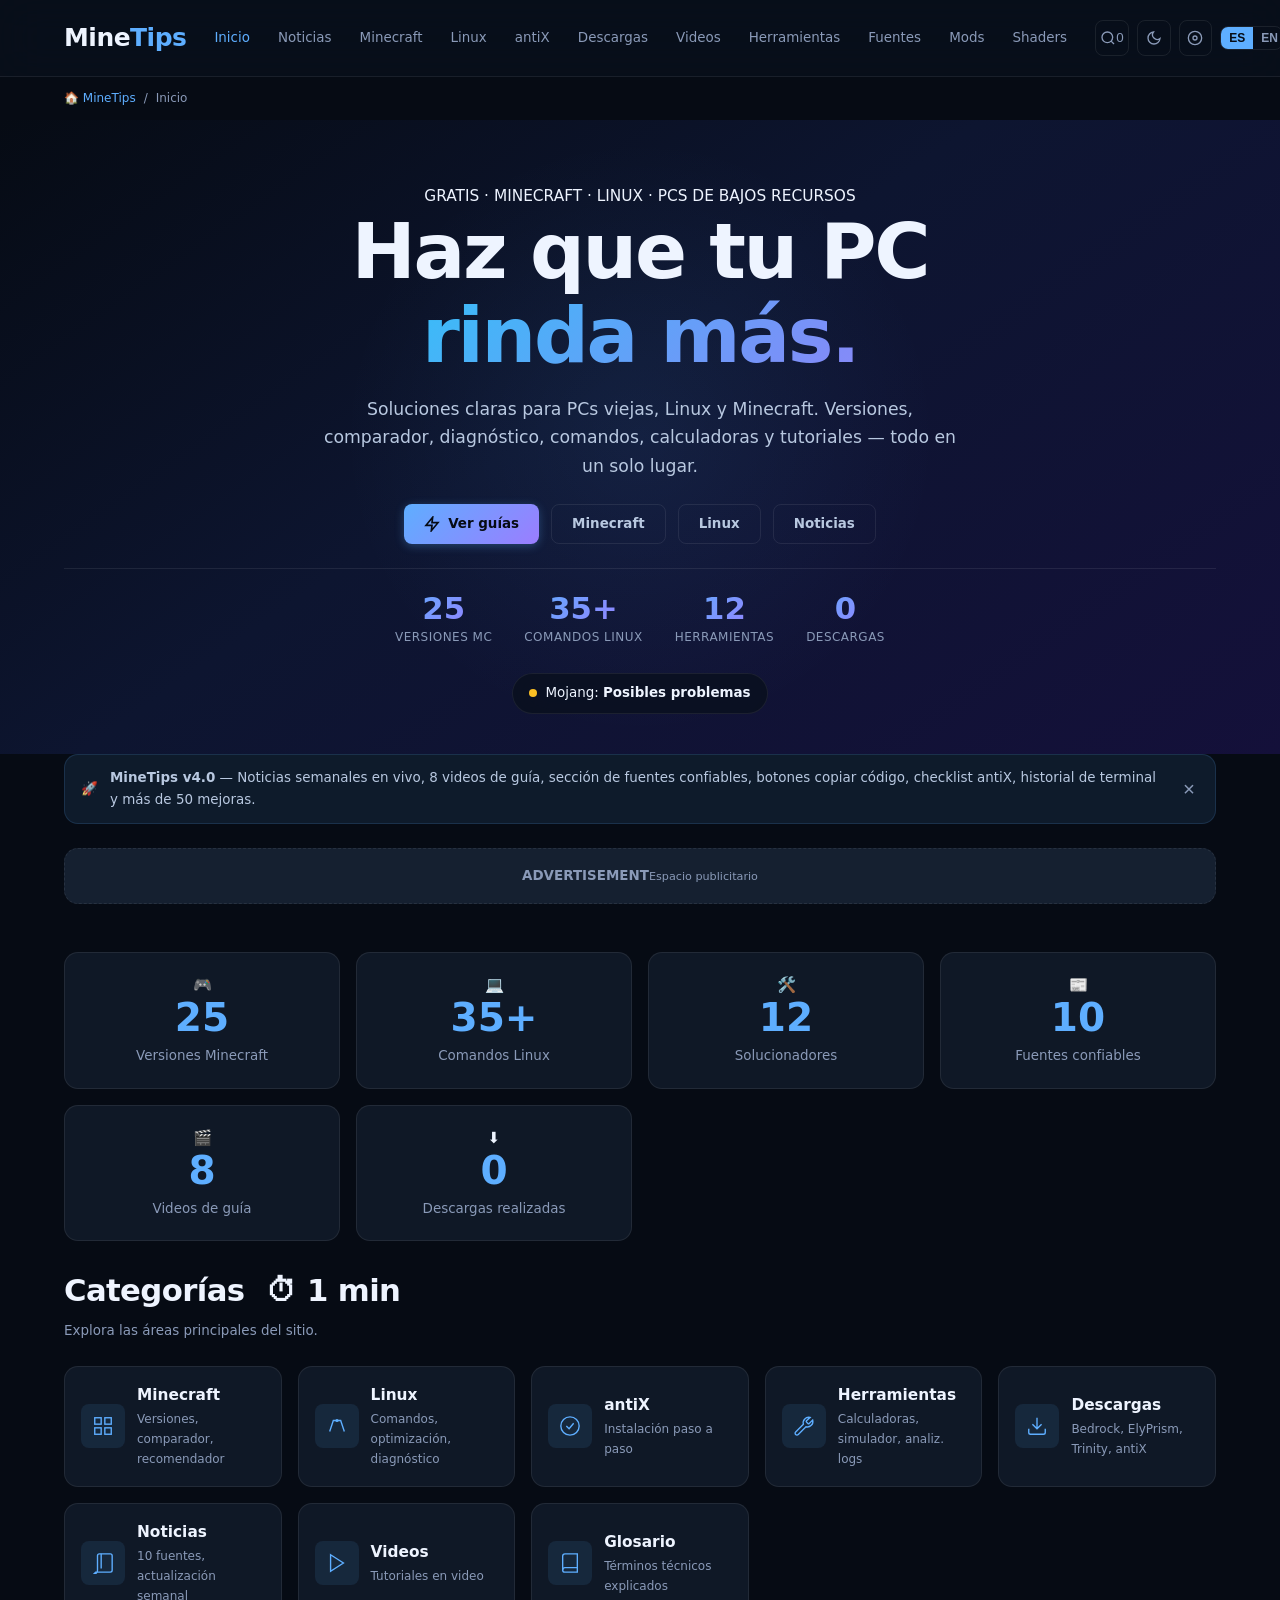
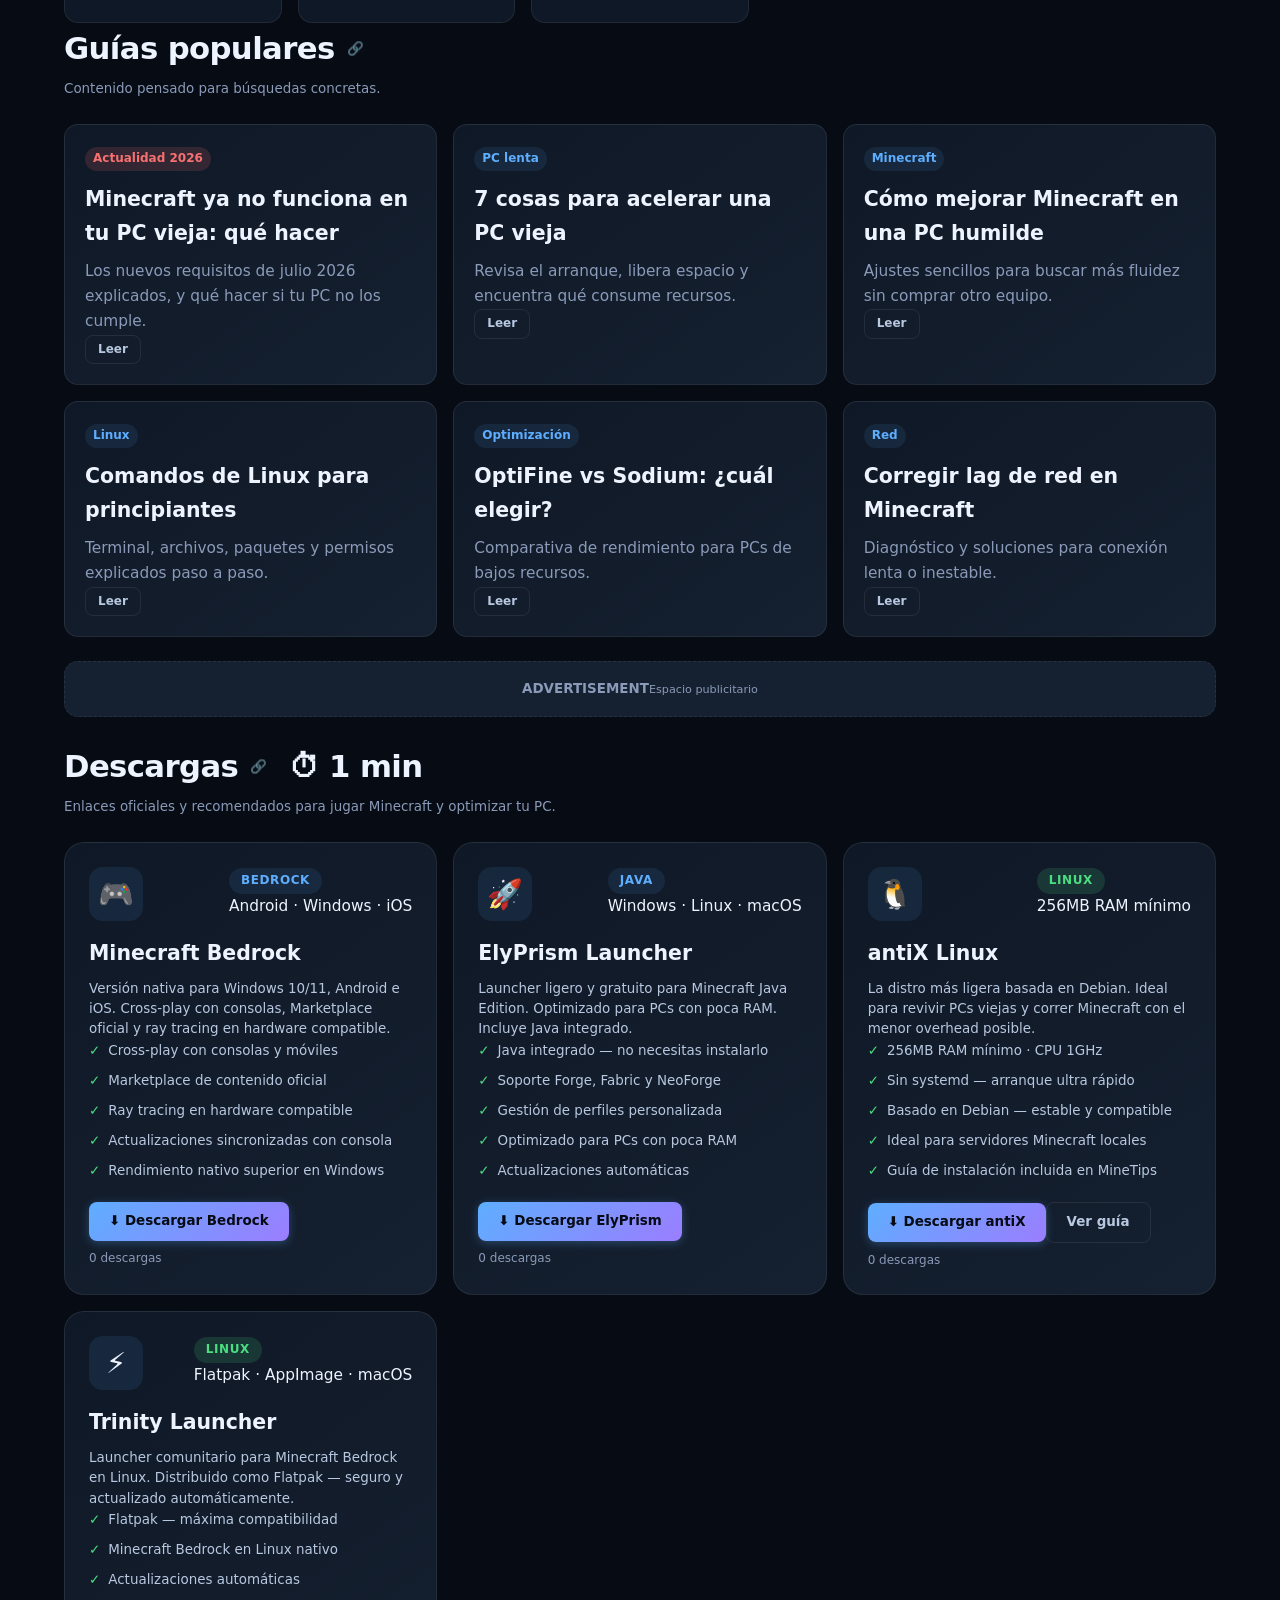
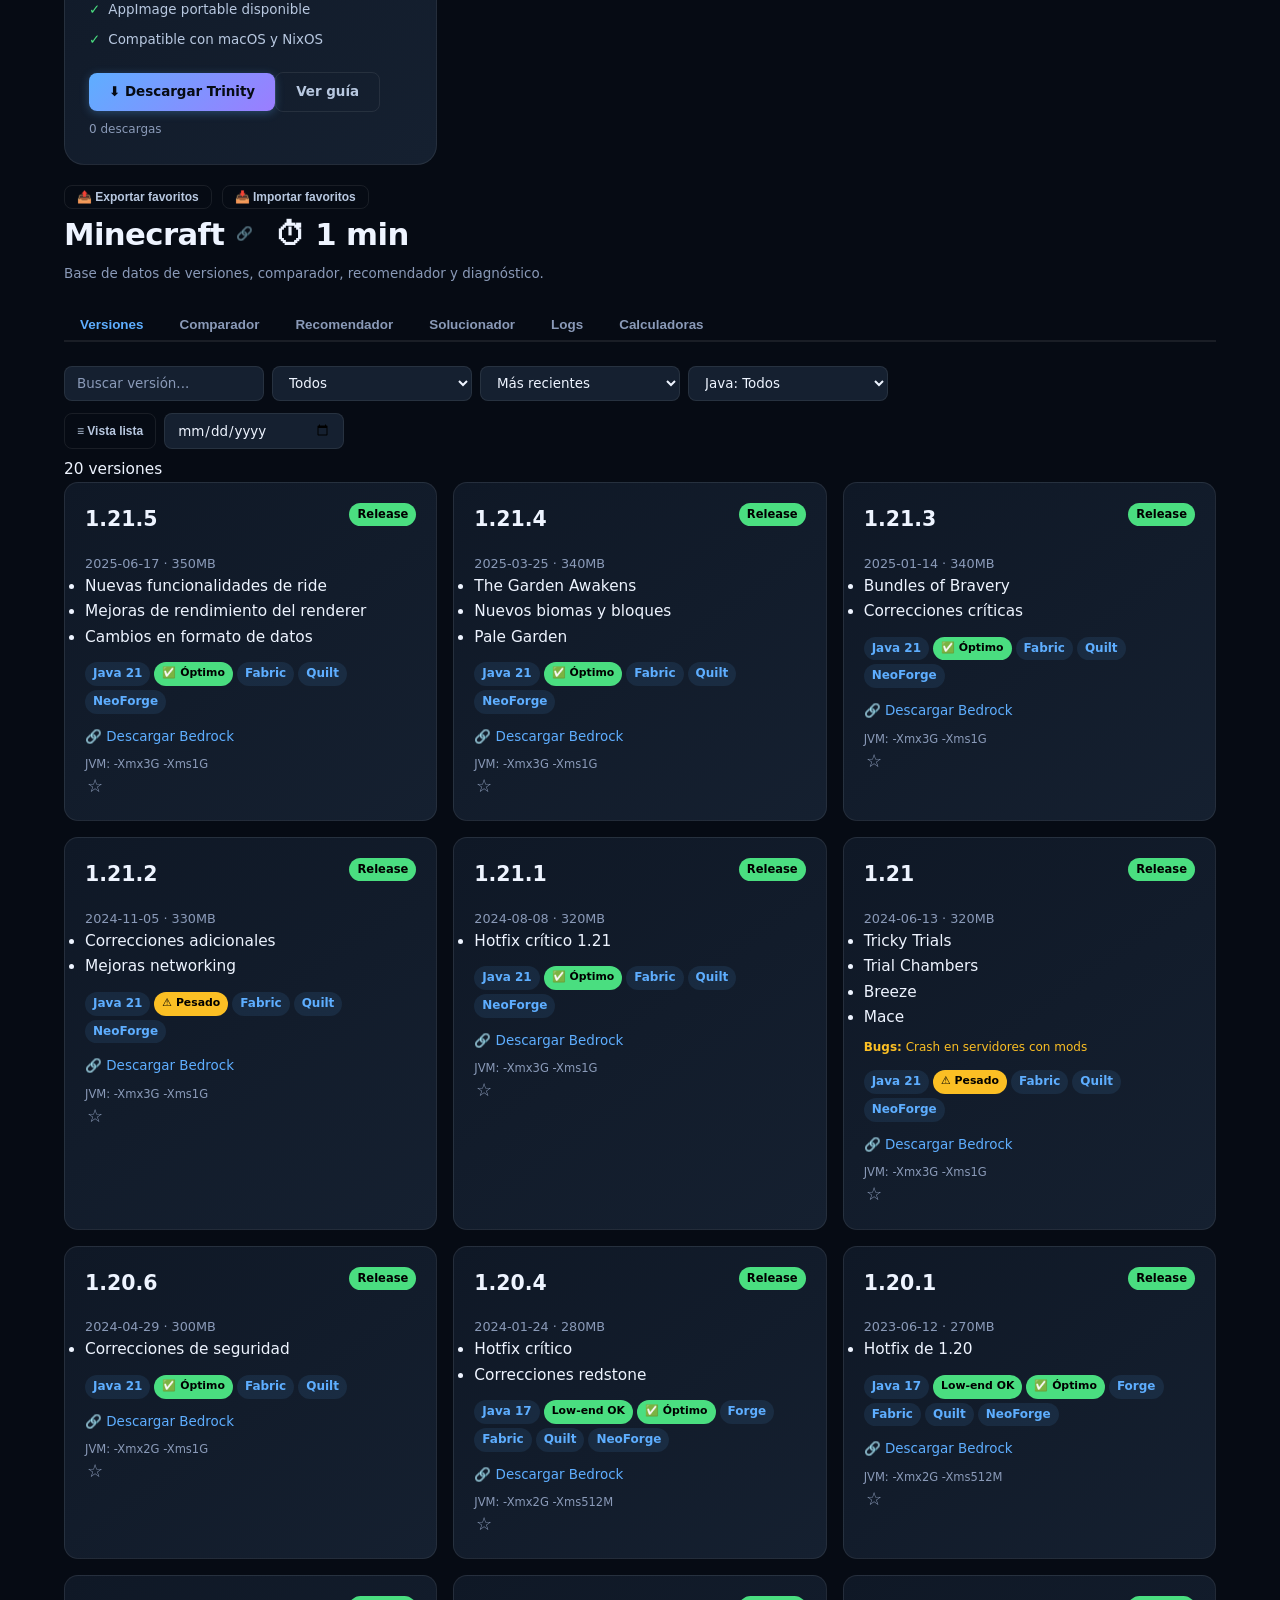
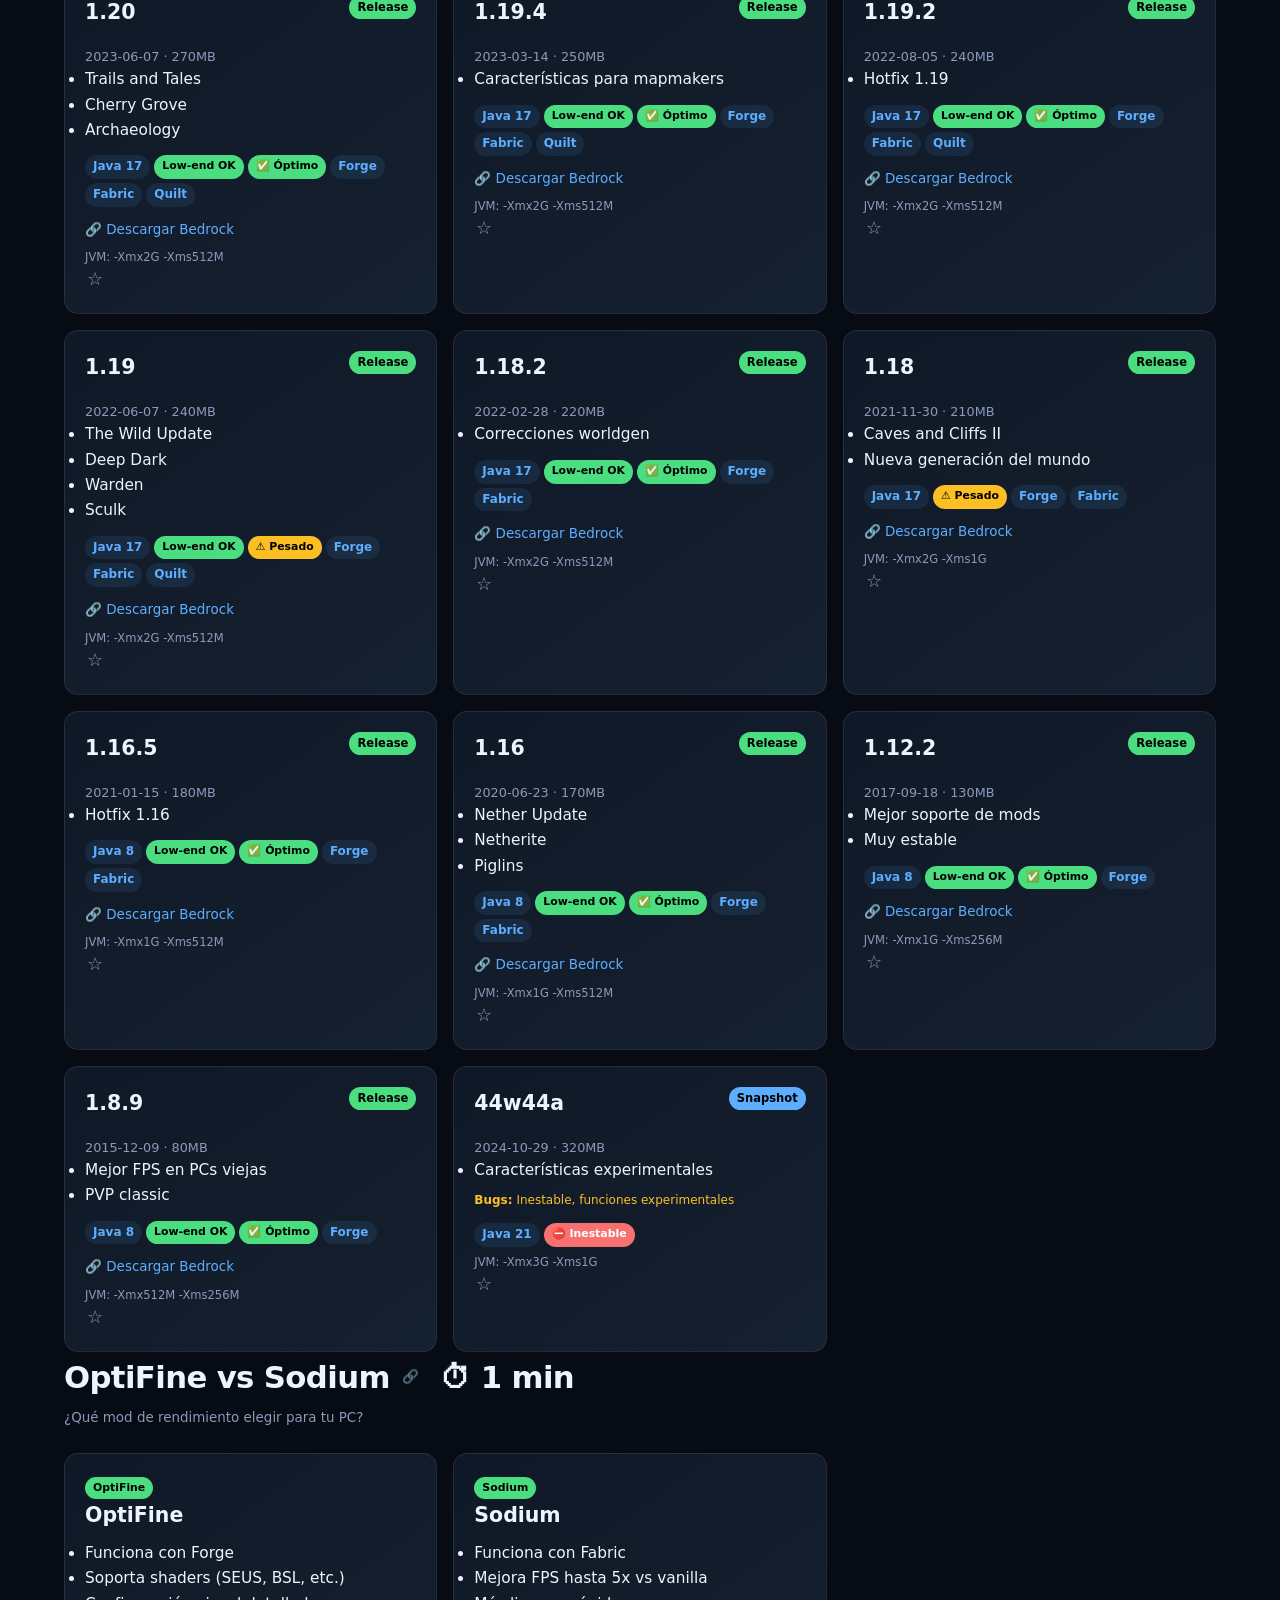
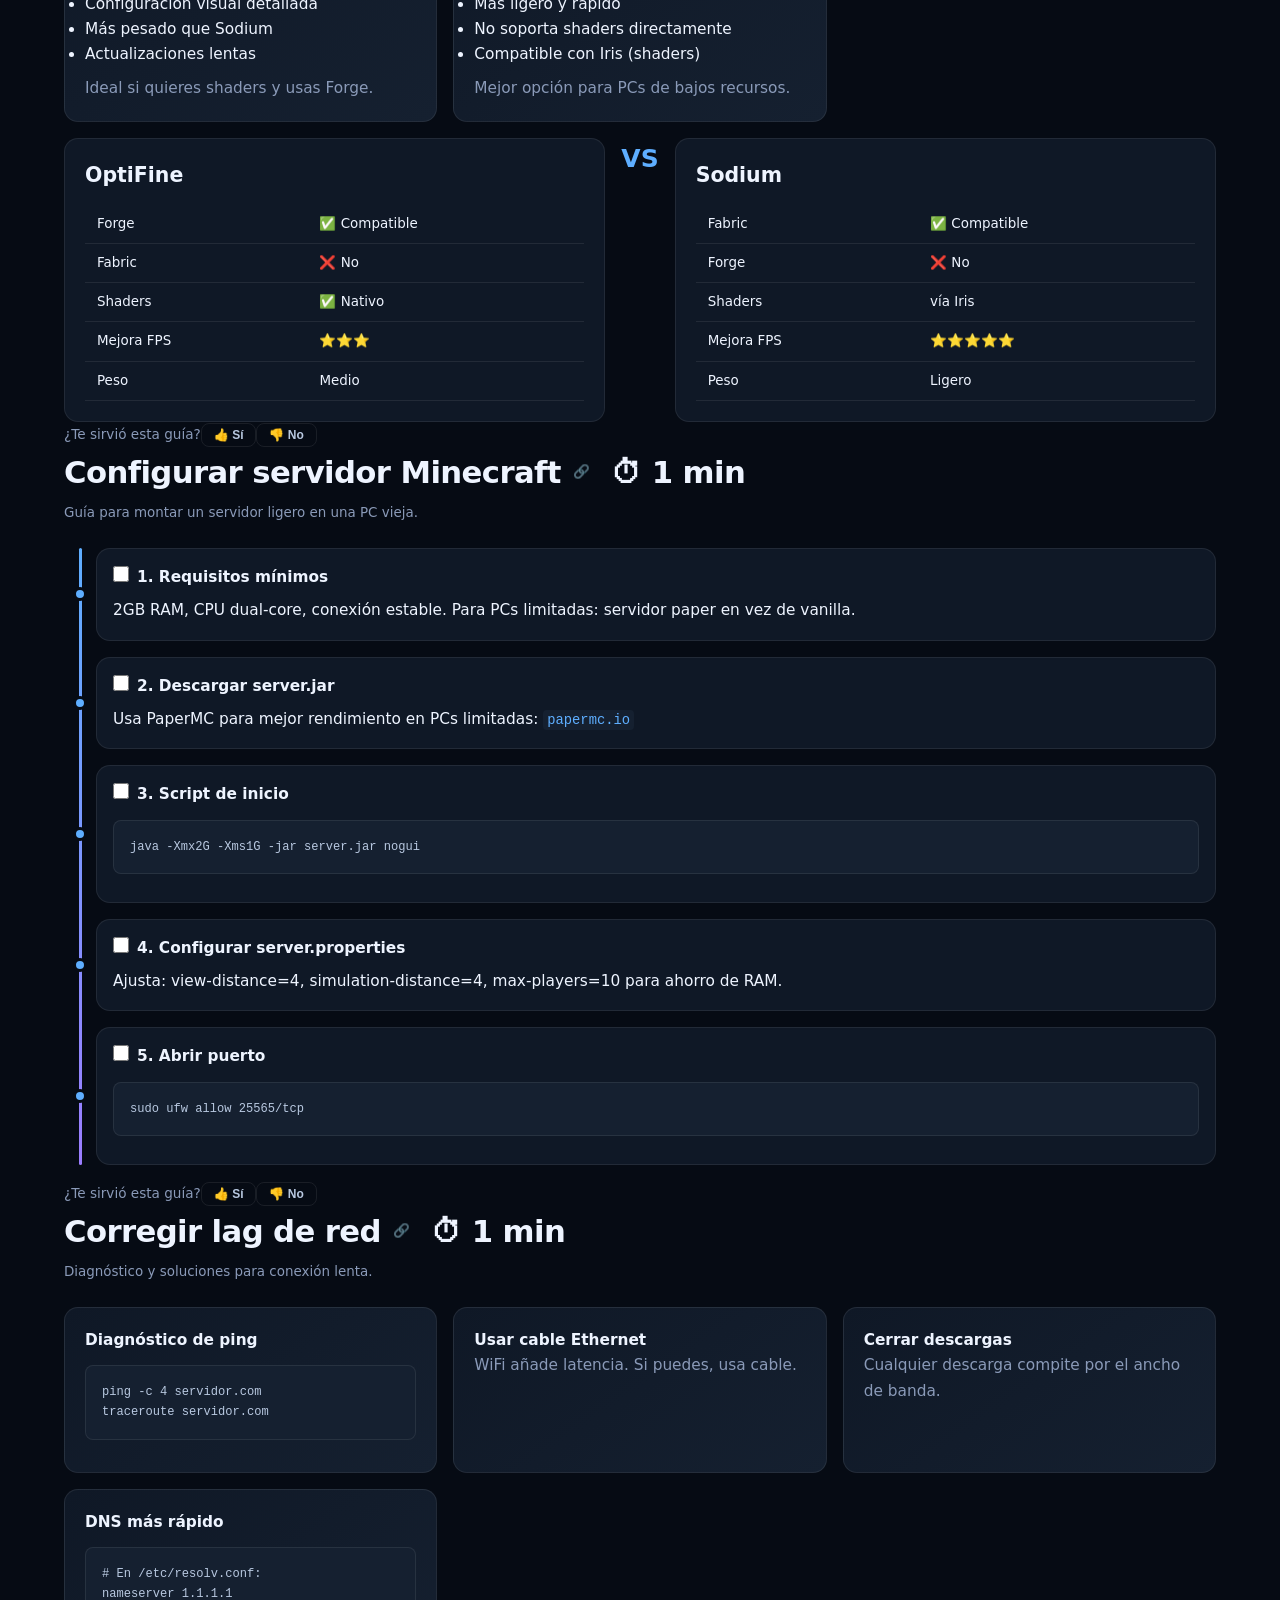
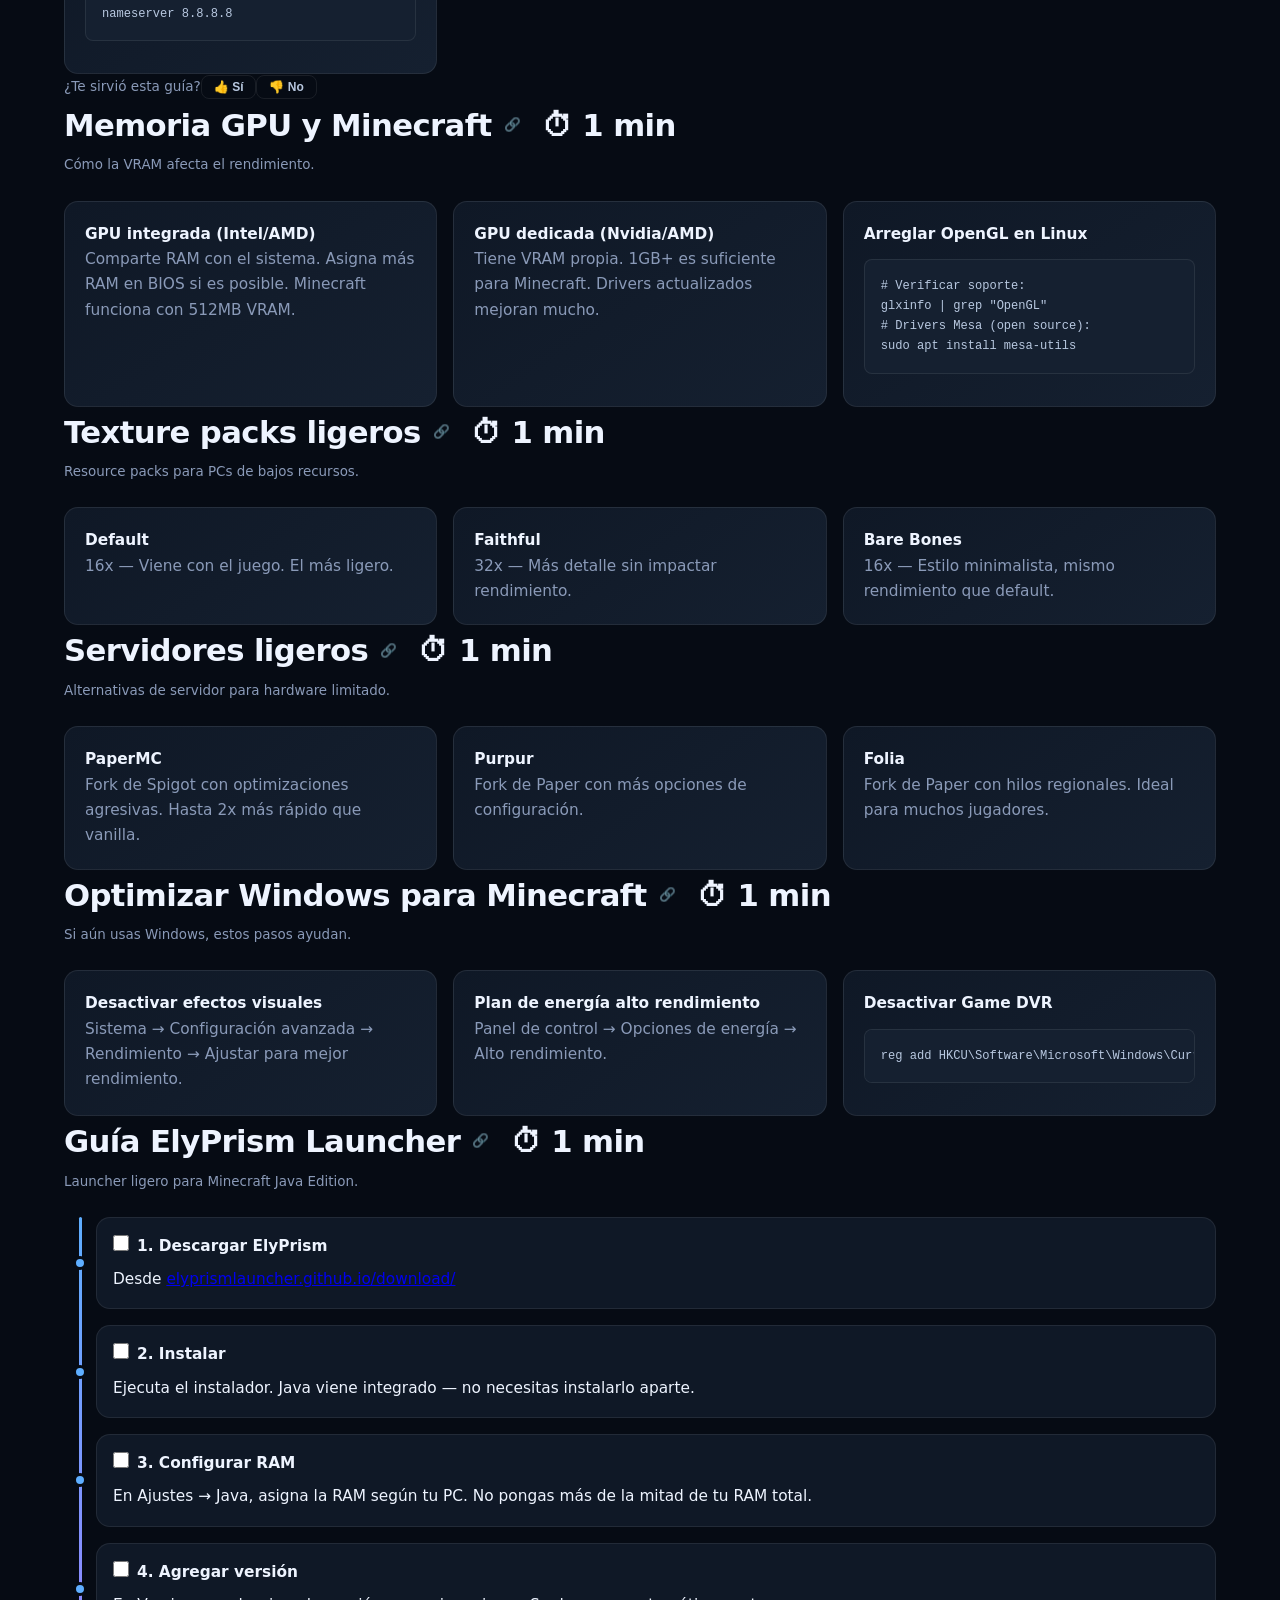
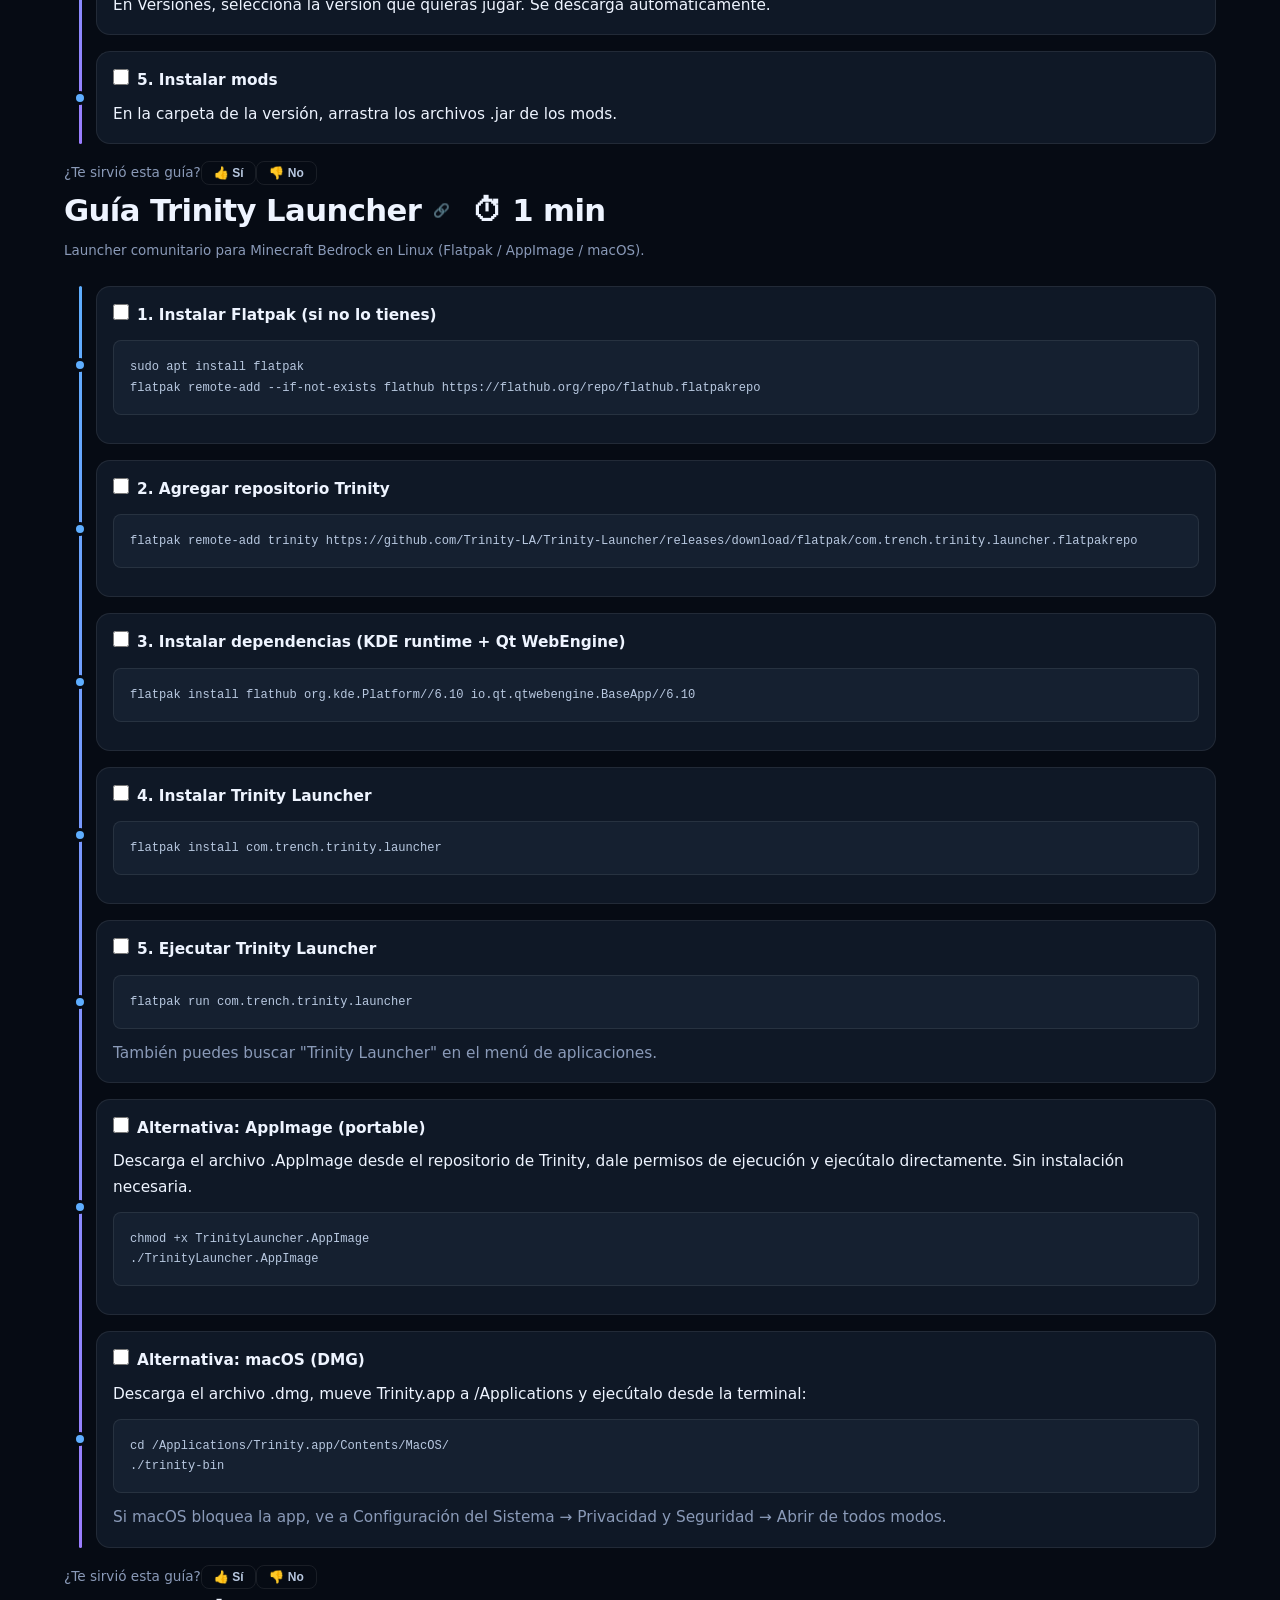
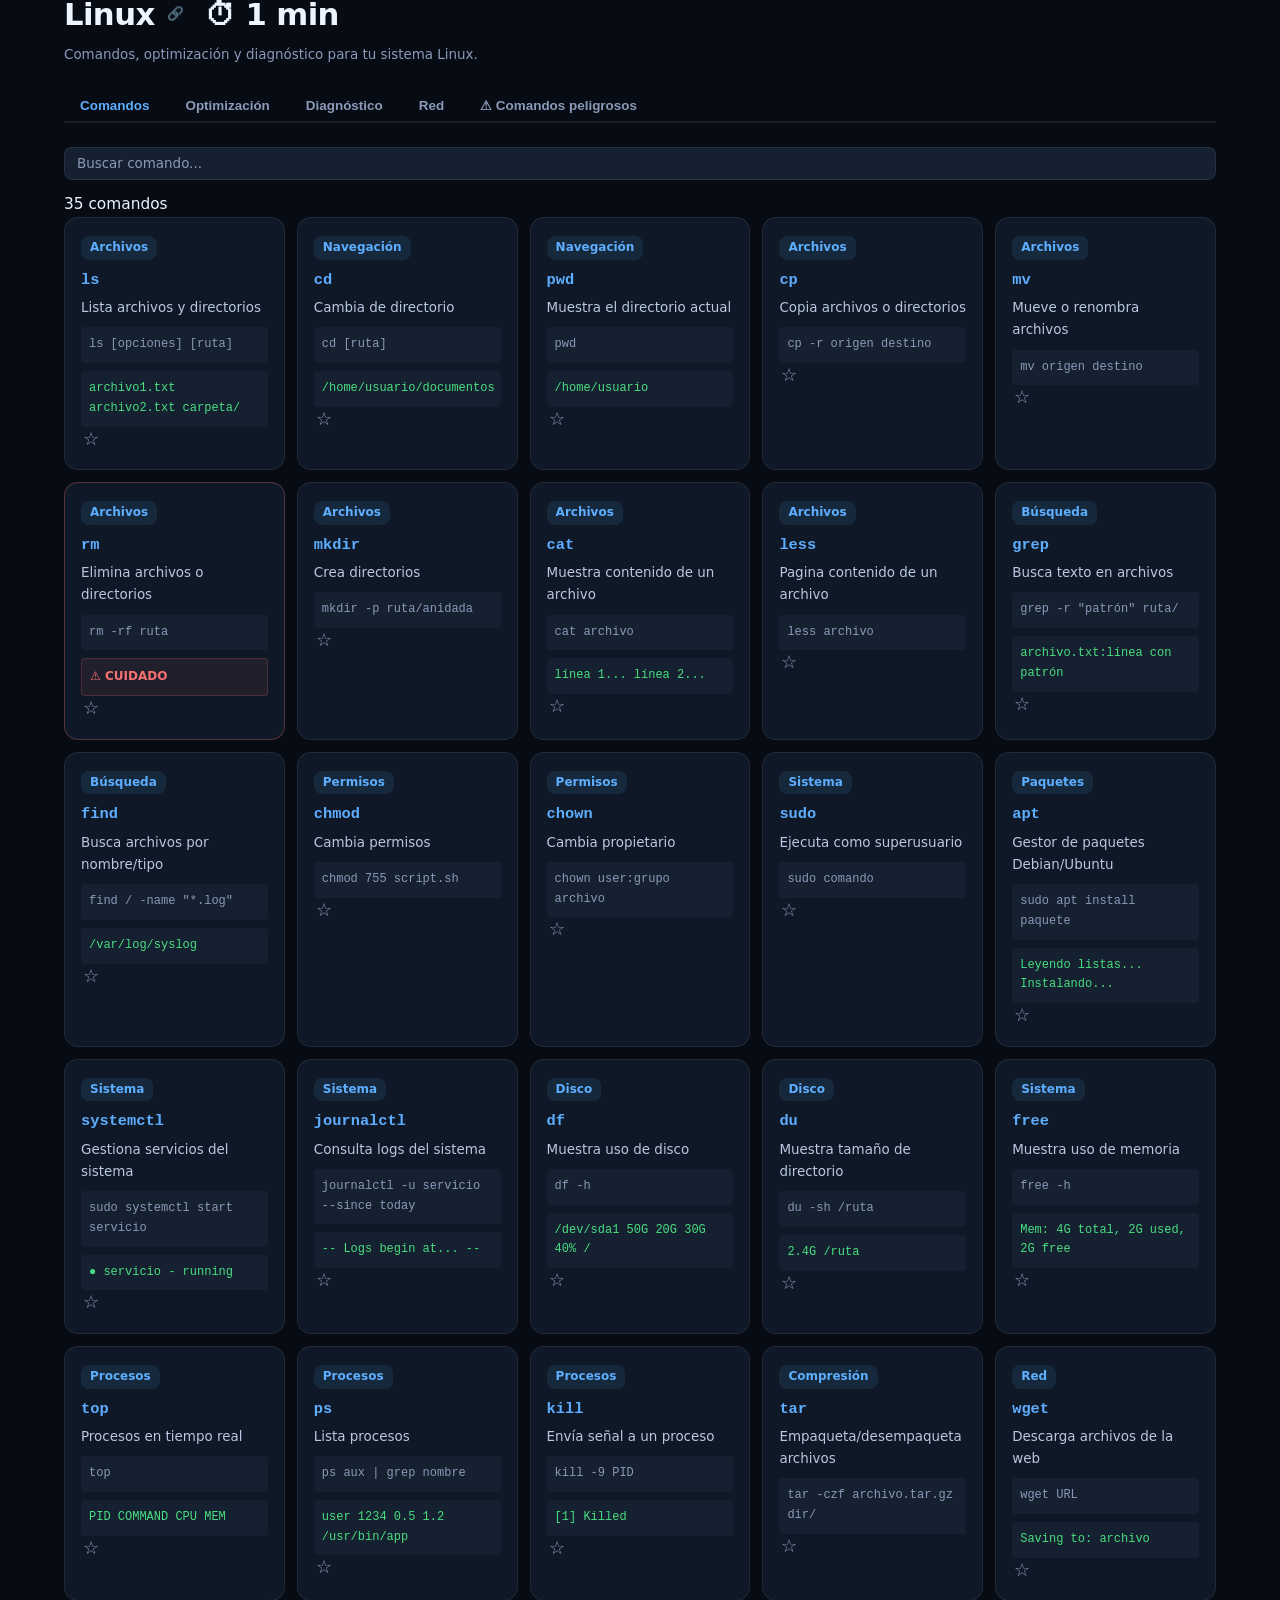
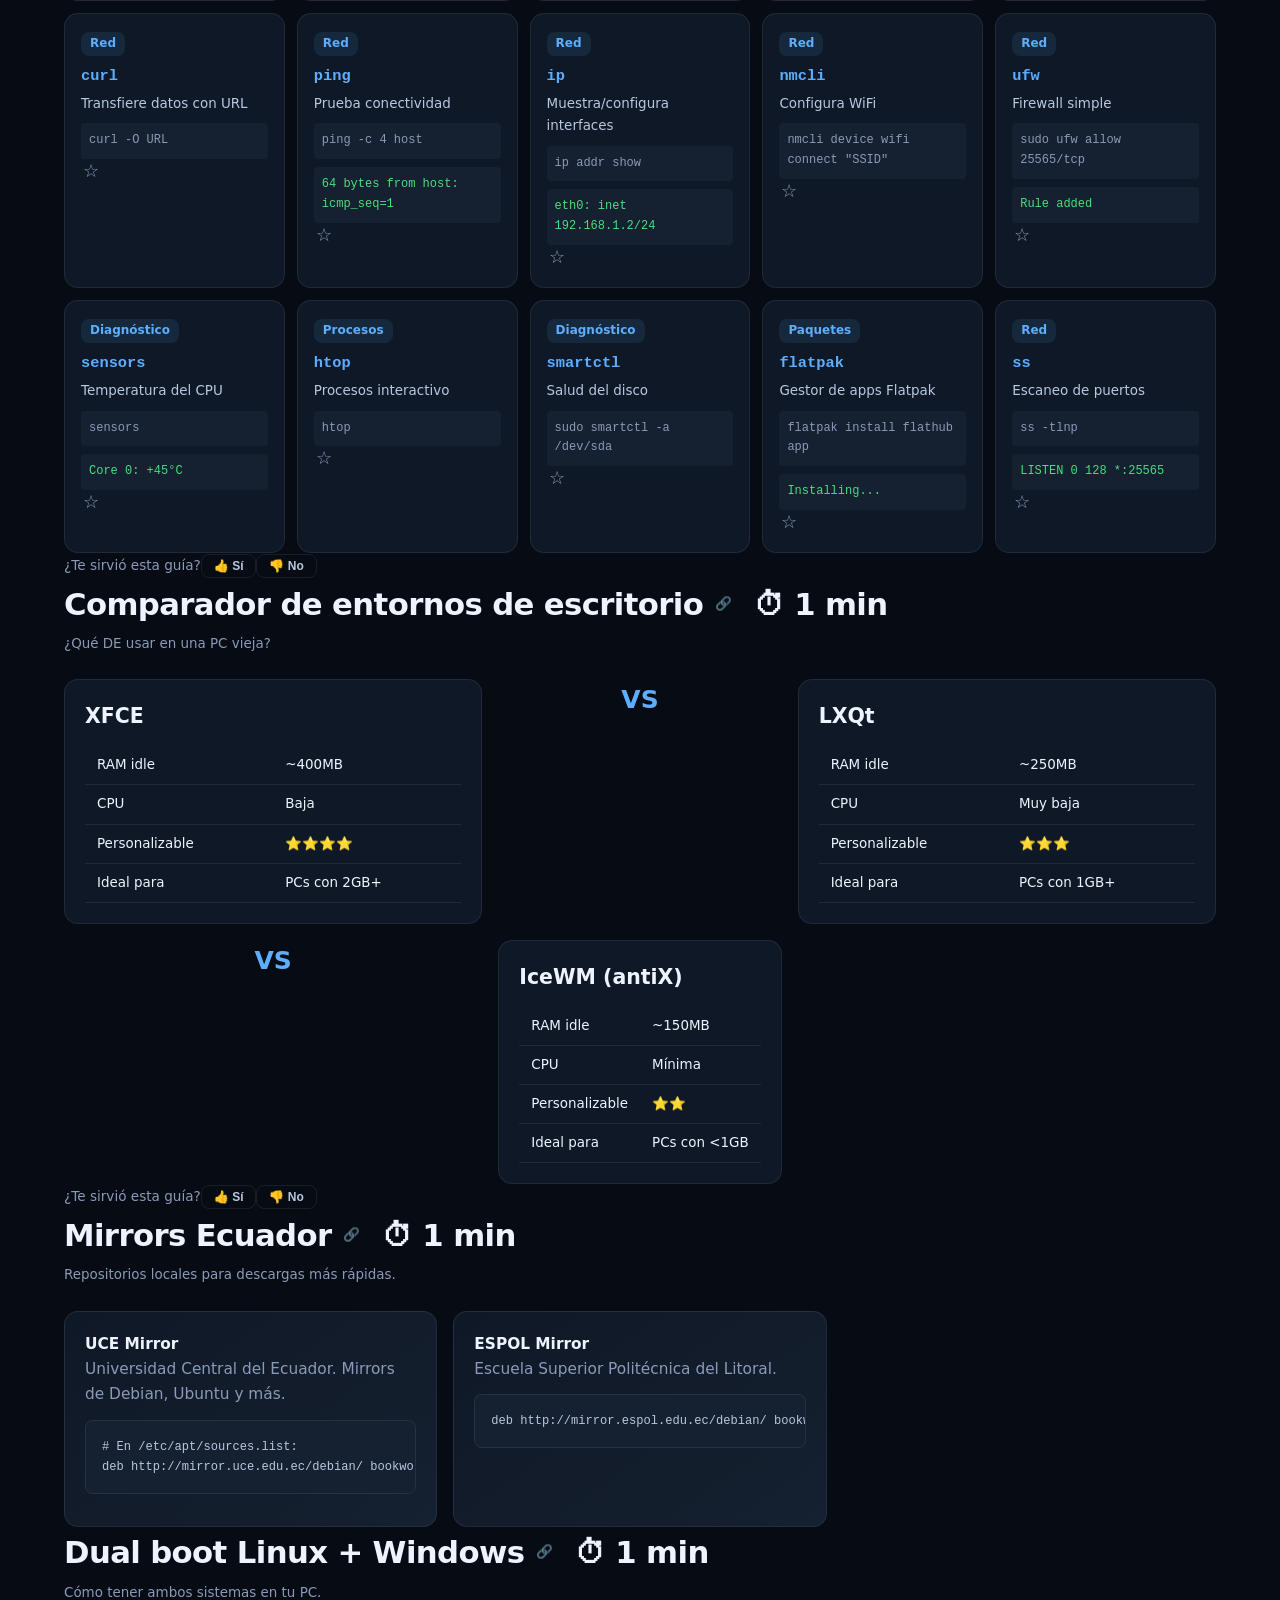
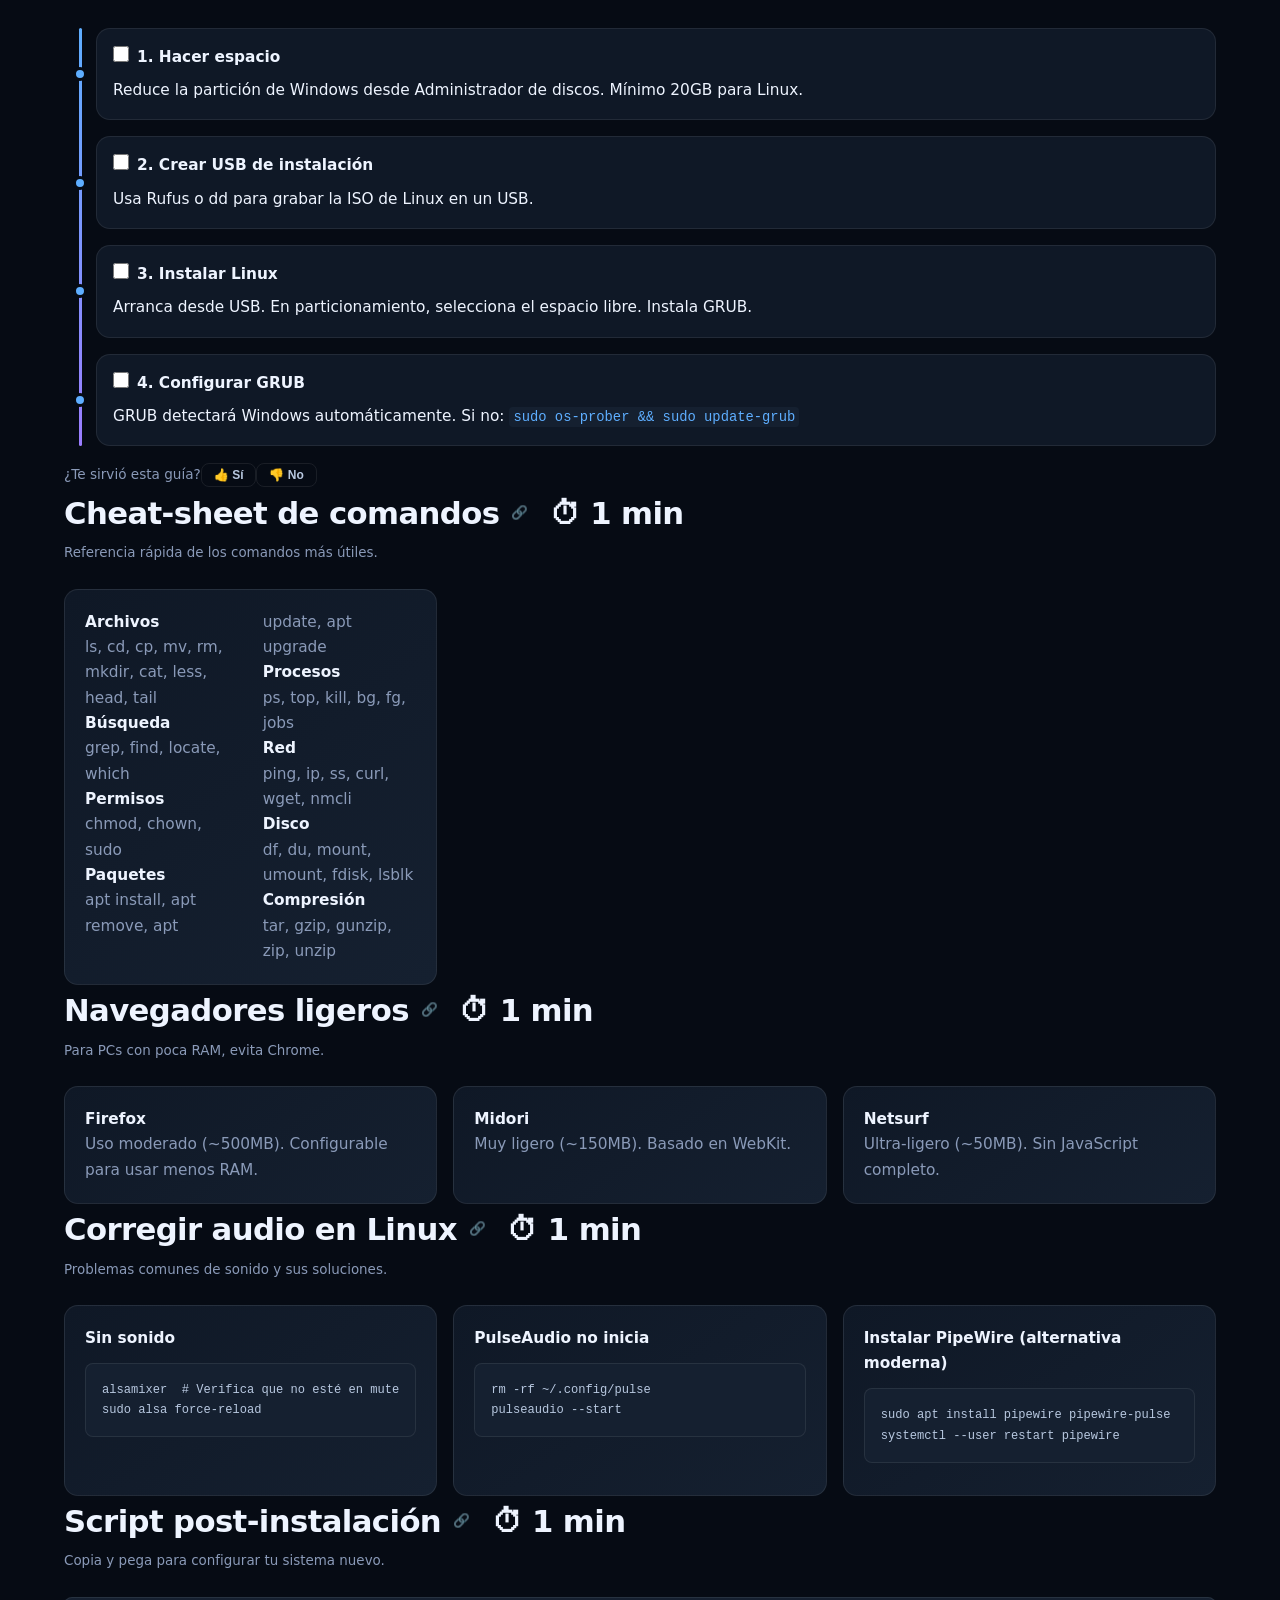
==== commit cb14de1e: "Update index.html" ====
--- a/index.html
+++ b/index.html
@@ -29,6 +29,7 @@
 <link rel="preconnect" href="https://fonts.bunny.net">
 <link href="https://fonts.bunny.net/css?family=inter:400,500,600,700,800,900&display=swap" rel="stylesheet">
 <title>MineTips — Minecraft, Linux y PCs de bajos recursos</title>
+<meta name="google-site-verification" content="KDDS20b6VD2KYoxlyqNzAEEpJ0k8PPq6NI9rYPlybIA" />
 <script type="application/ld+json">
 {"@context":"https://schema.org","@type":"WebSite","name":"MineTips","url":"https://minetips.com/","description":"Centro de conocimiento para Minecraft, Linux y PCs de bajos recursos","inLanguage":"es","potentialAction":{"@type":"SearchAction","target":"https://minetips.com/?q={search_term_string}","query-input":"required name=search_term_string"}}
 </script>
@@ -2934,6 +2935,7 @@
 <section class="wrap lazy-section" aria-labelledby="popularTitle">
 <div class="section-head"><h2 id="popularTitle">Guías populares <span class="share-anchor" data-share="guias-populares" title="Compartir sección">🔗</span></h2><p class="muted">Contenido pensado para búsquedas concretas.</p></div>
 <div class="version-grid">
+<article class="card"><span class="tag" style="background:rgba(248,113,113,.15);color:var(--danger)">Actualidad 2026</span><h3>Minecraft ya no funciona en tu PC vieja: qué hacer</h3><p class="muted">Los nuevos requisitos de julio 2026 explicados, y qué hacer si tu PC no los cumple.</p><a class="btn btn-sm btn-secondary" href="#guide-requisitos-2026">Leer</a></article>
 <article class="card"><span class="tag">PC lenta</span><h3>7 cosas para acelerar una PC vieja</h3><p class="muted">Revisa el arranque, libera espacio y encuentra qué consume recursos.</p><a class="btn btn-sm btn-secondary" href="#linux">Leer</a></article>
 <article class="card"><span class="tag">Minecraft</span><h3>Cómo mejorar Minecraft en una PC humilde</h3><p class="muted">Ajustes sencillos para buscar más fluidez sin comprar otro equipo.</p><a class="btn btn-sm btn-secondary" href="#minecraft">Leer</a></article>
 <article class="card"><span class="tag">Linux</span><h3>Comandos de Linux para principiantes</h3><p class="muted">Terminal, archivos, paquetes y permisos explicados paso a paso.</p><a class="btn btn-sm btn-secondary" href="#lx-commands">Leer</a></article>
@@ -5369,4 +5371,4 @@
 })();
 </script>
 </body>
-</html>+</html>
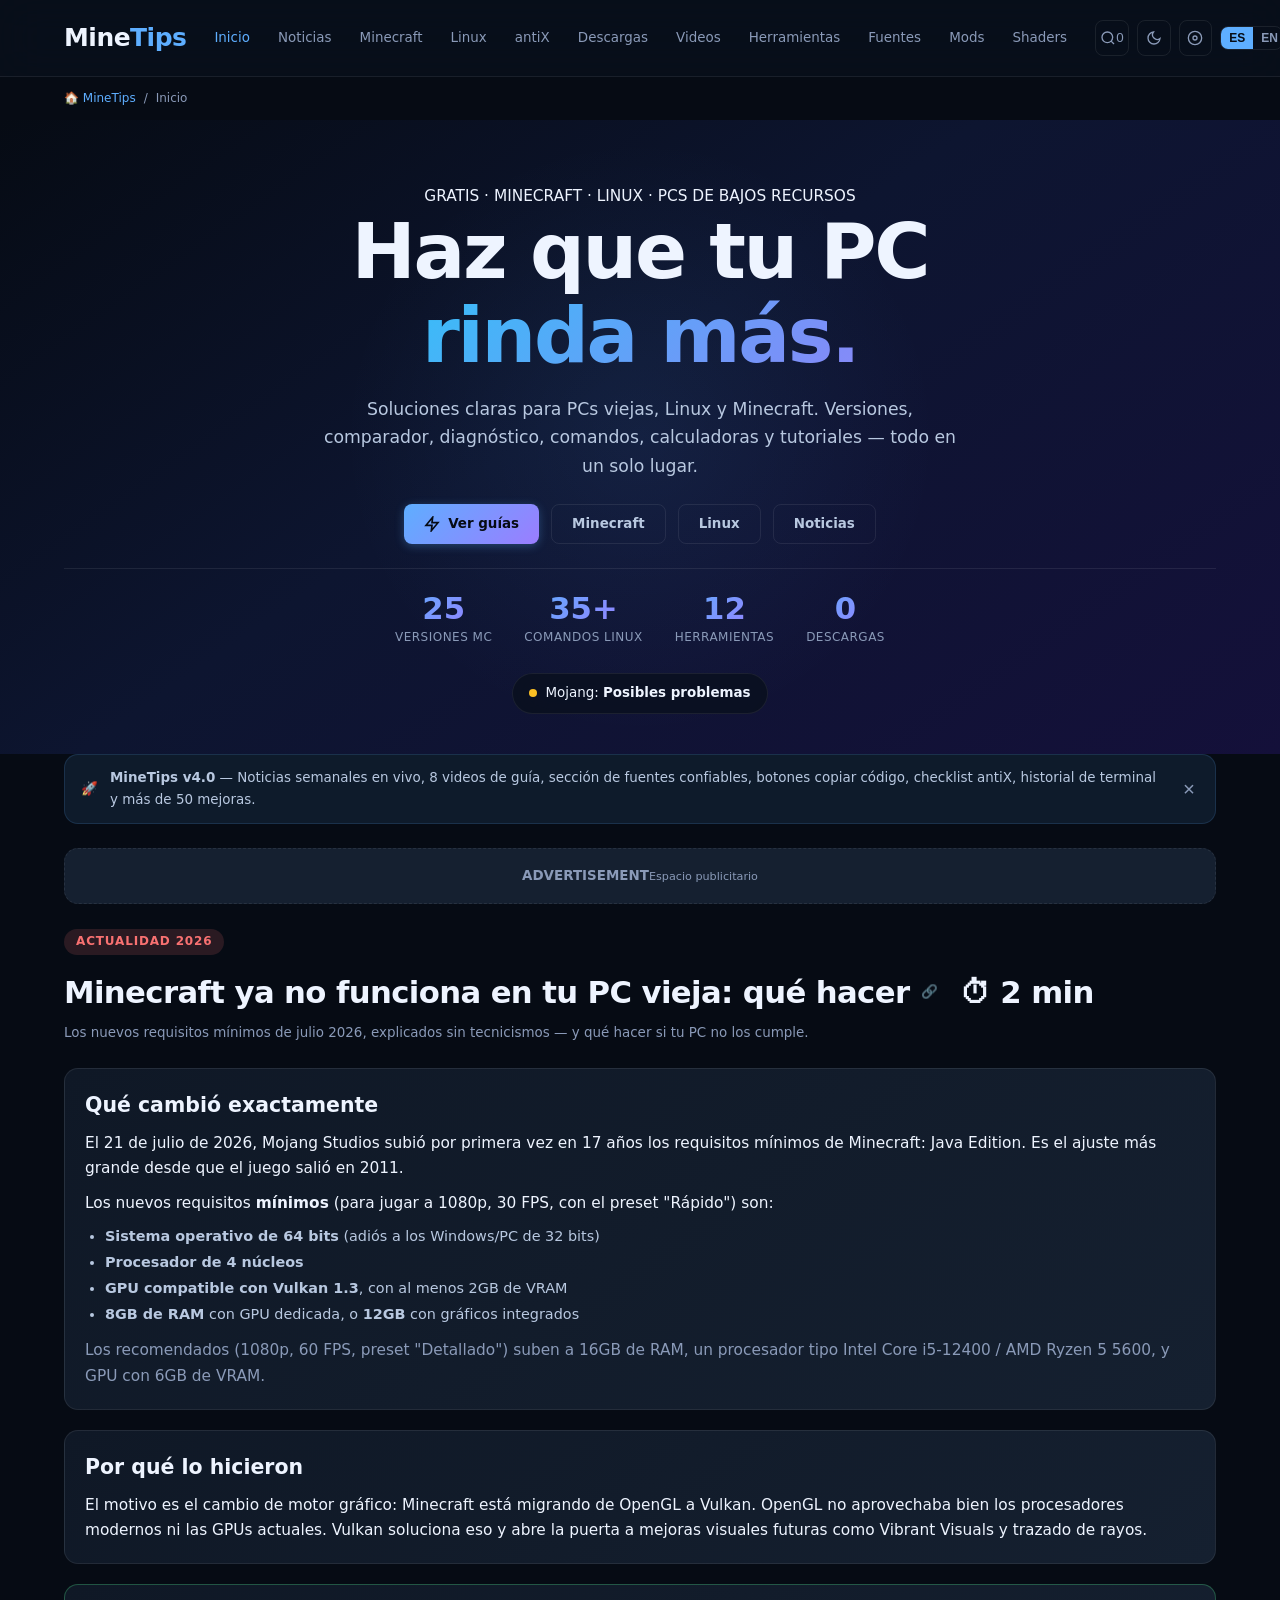
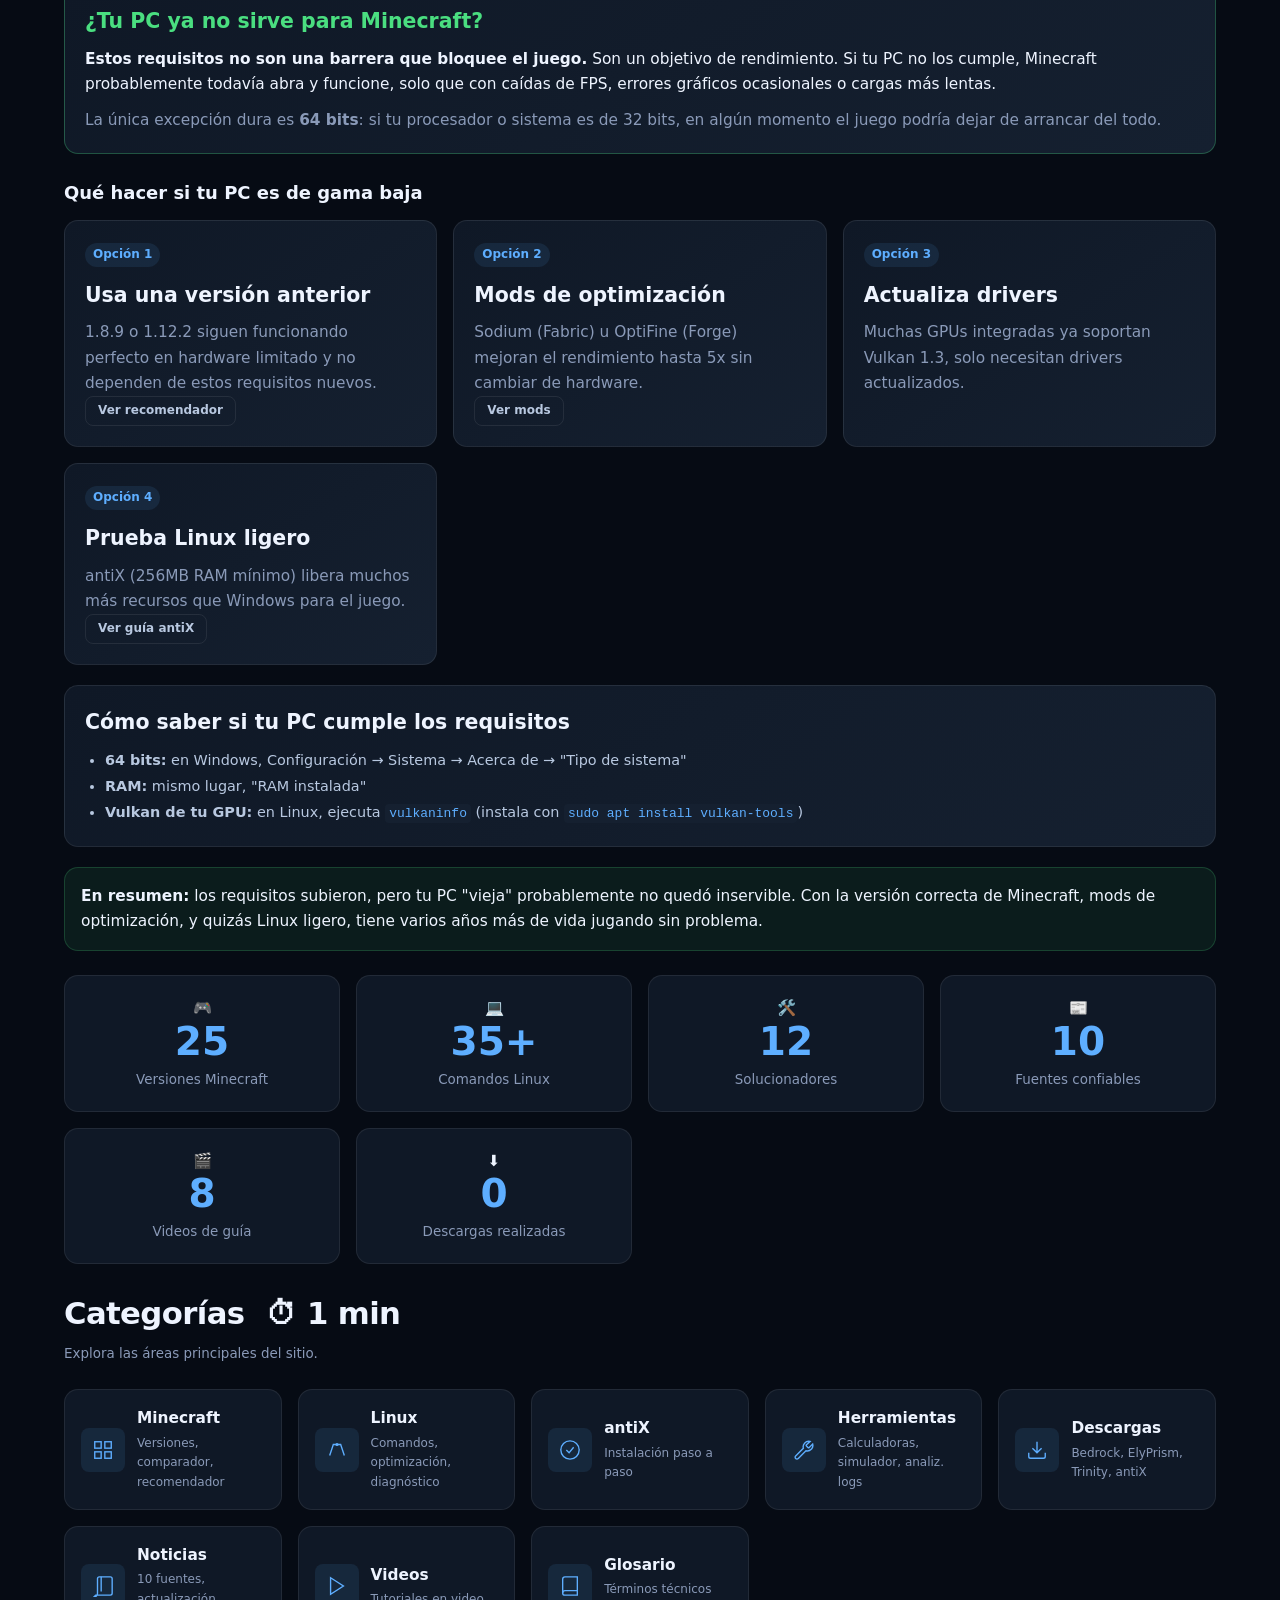
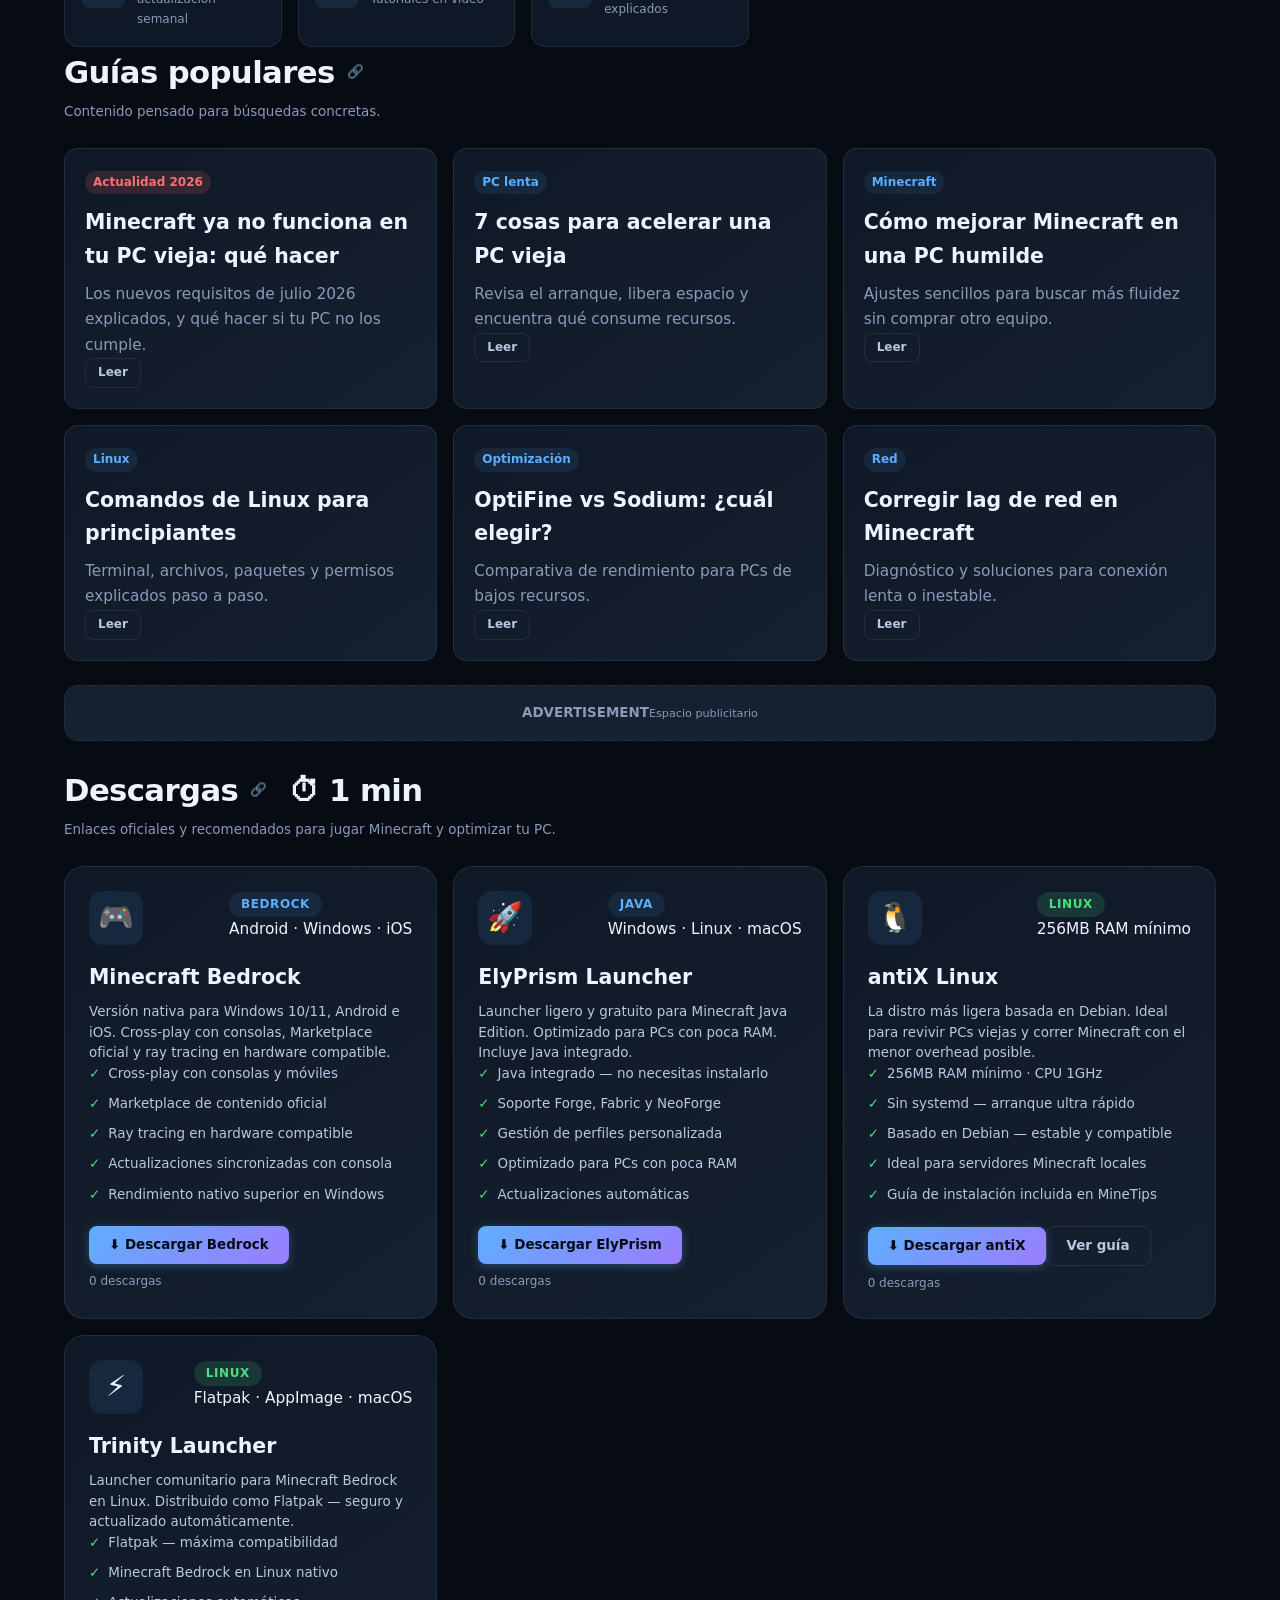
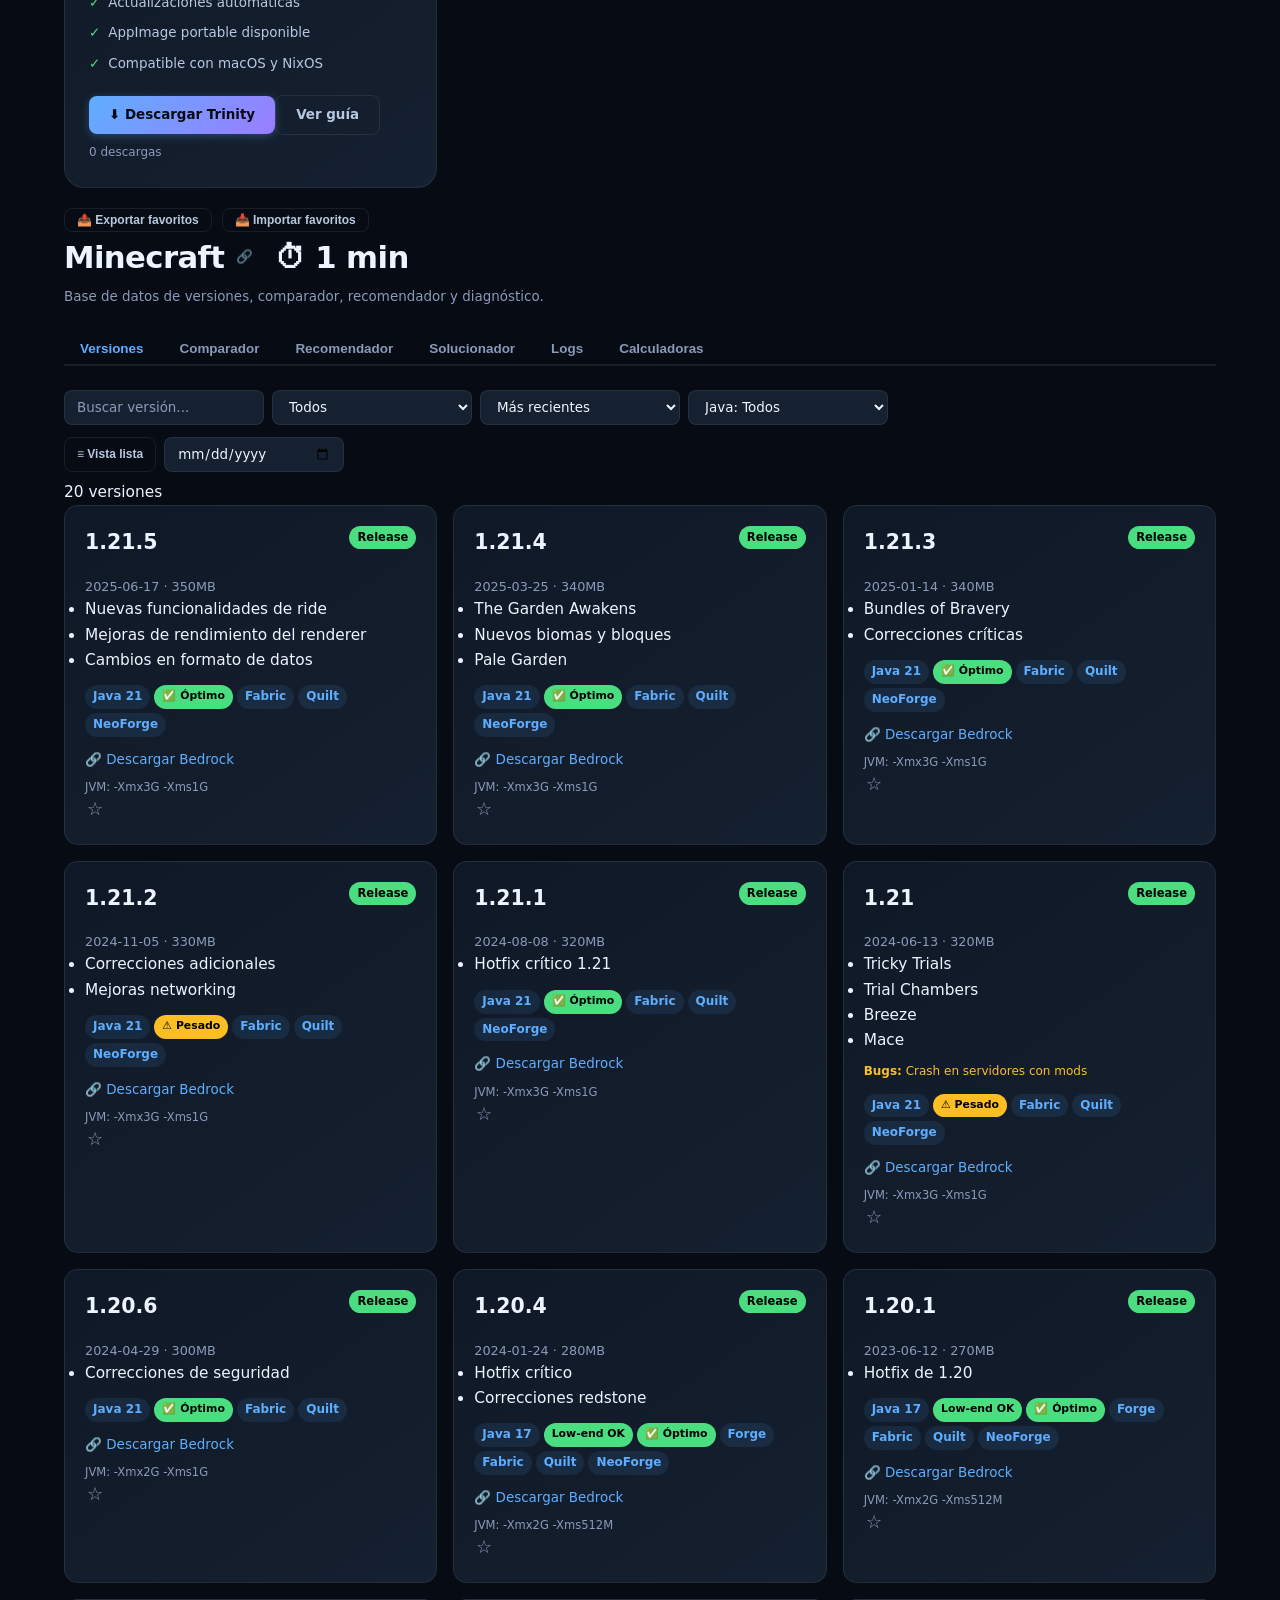
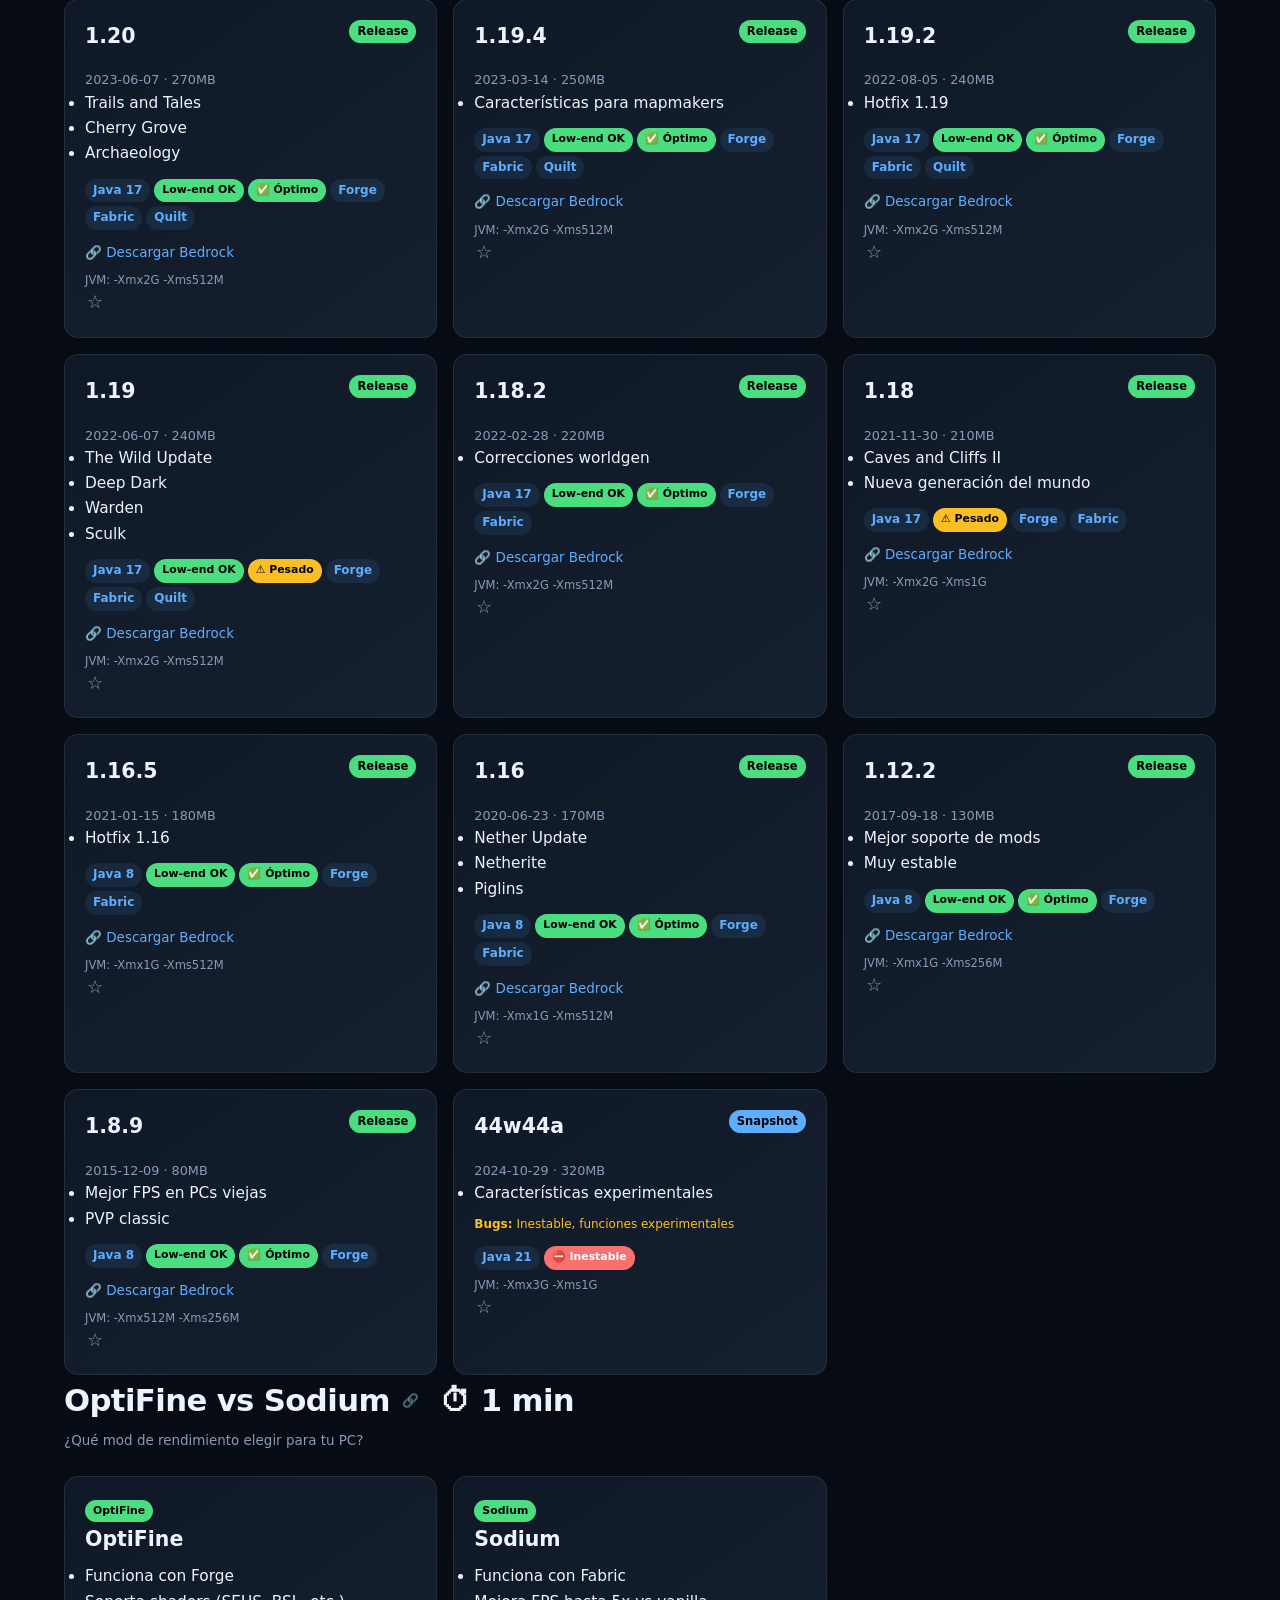
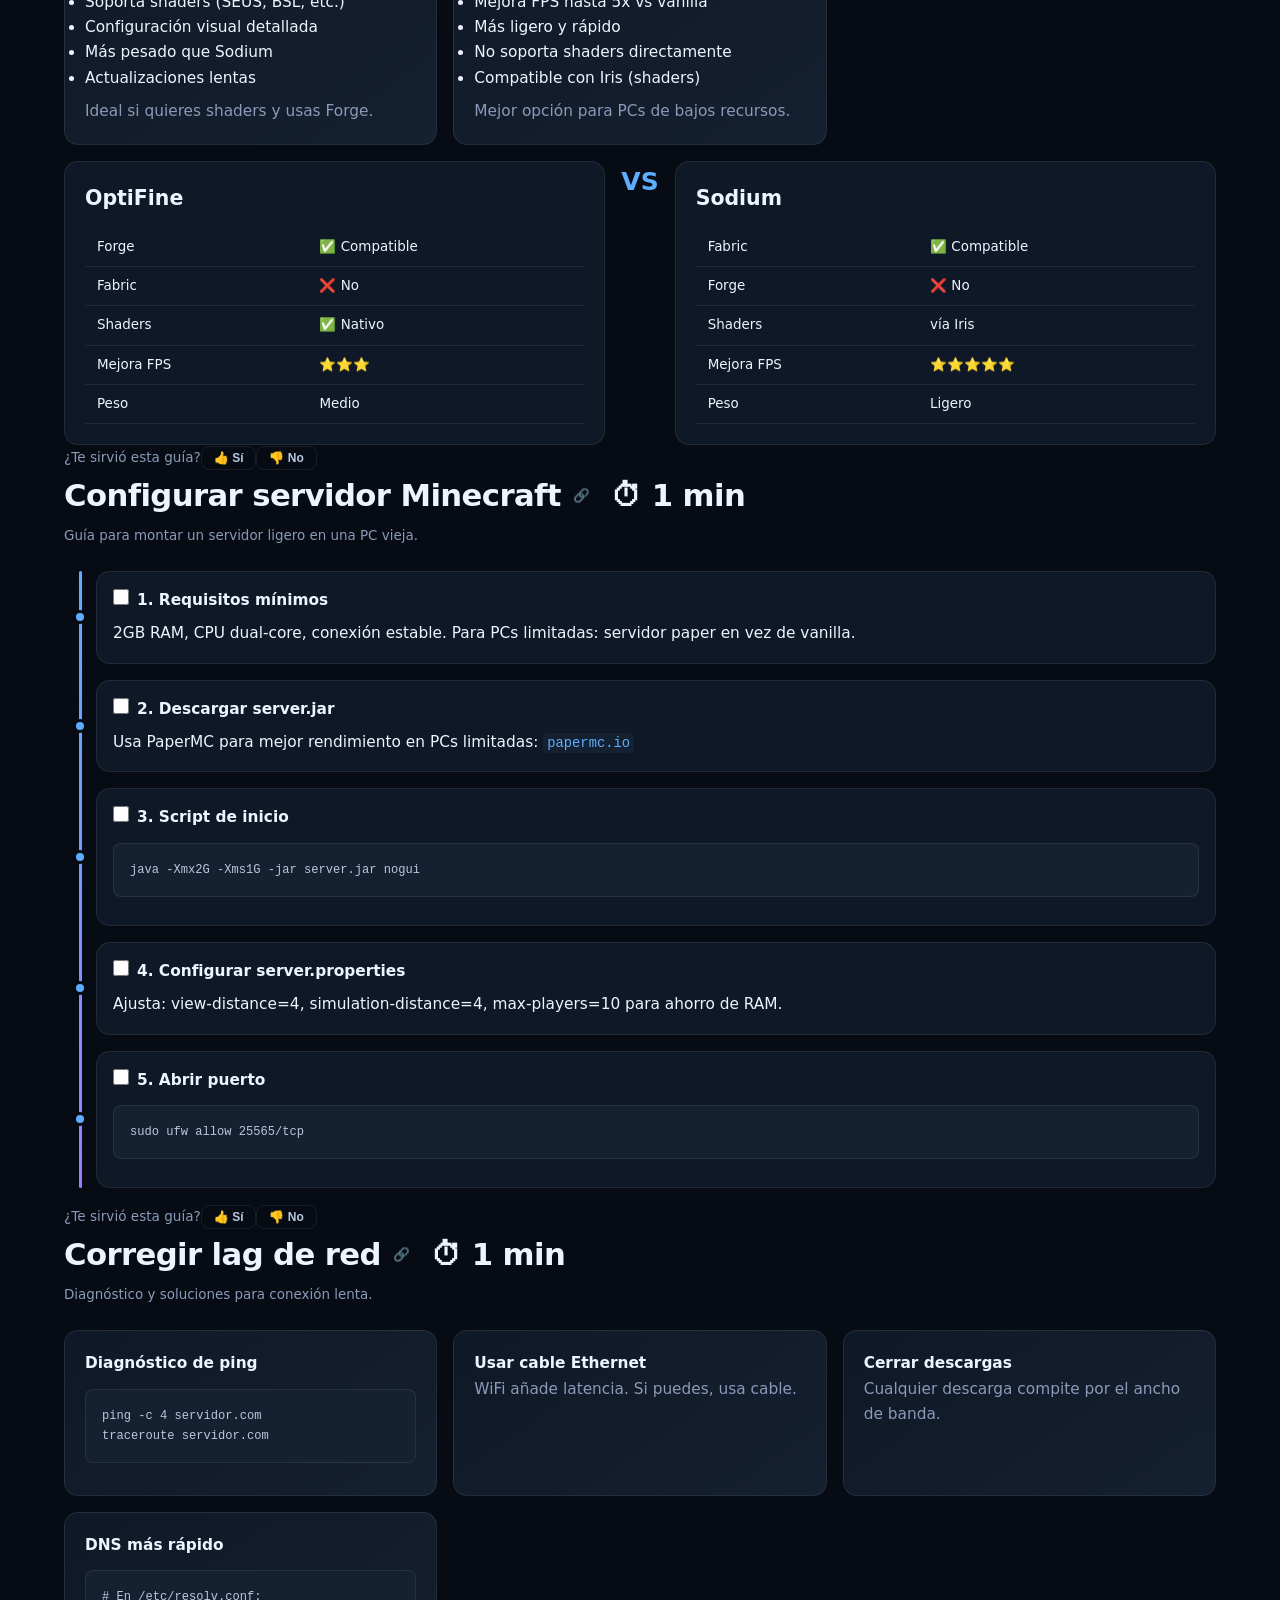
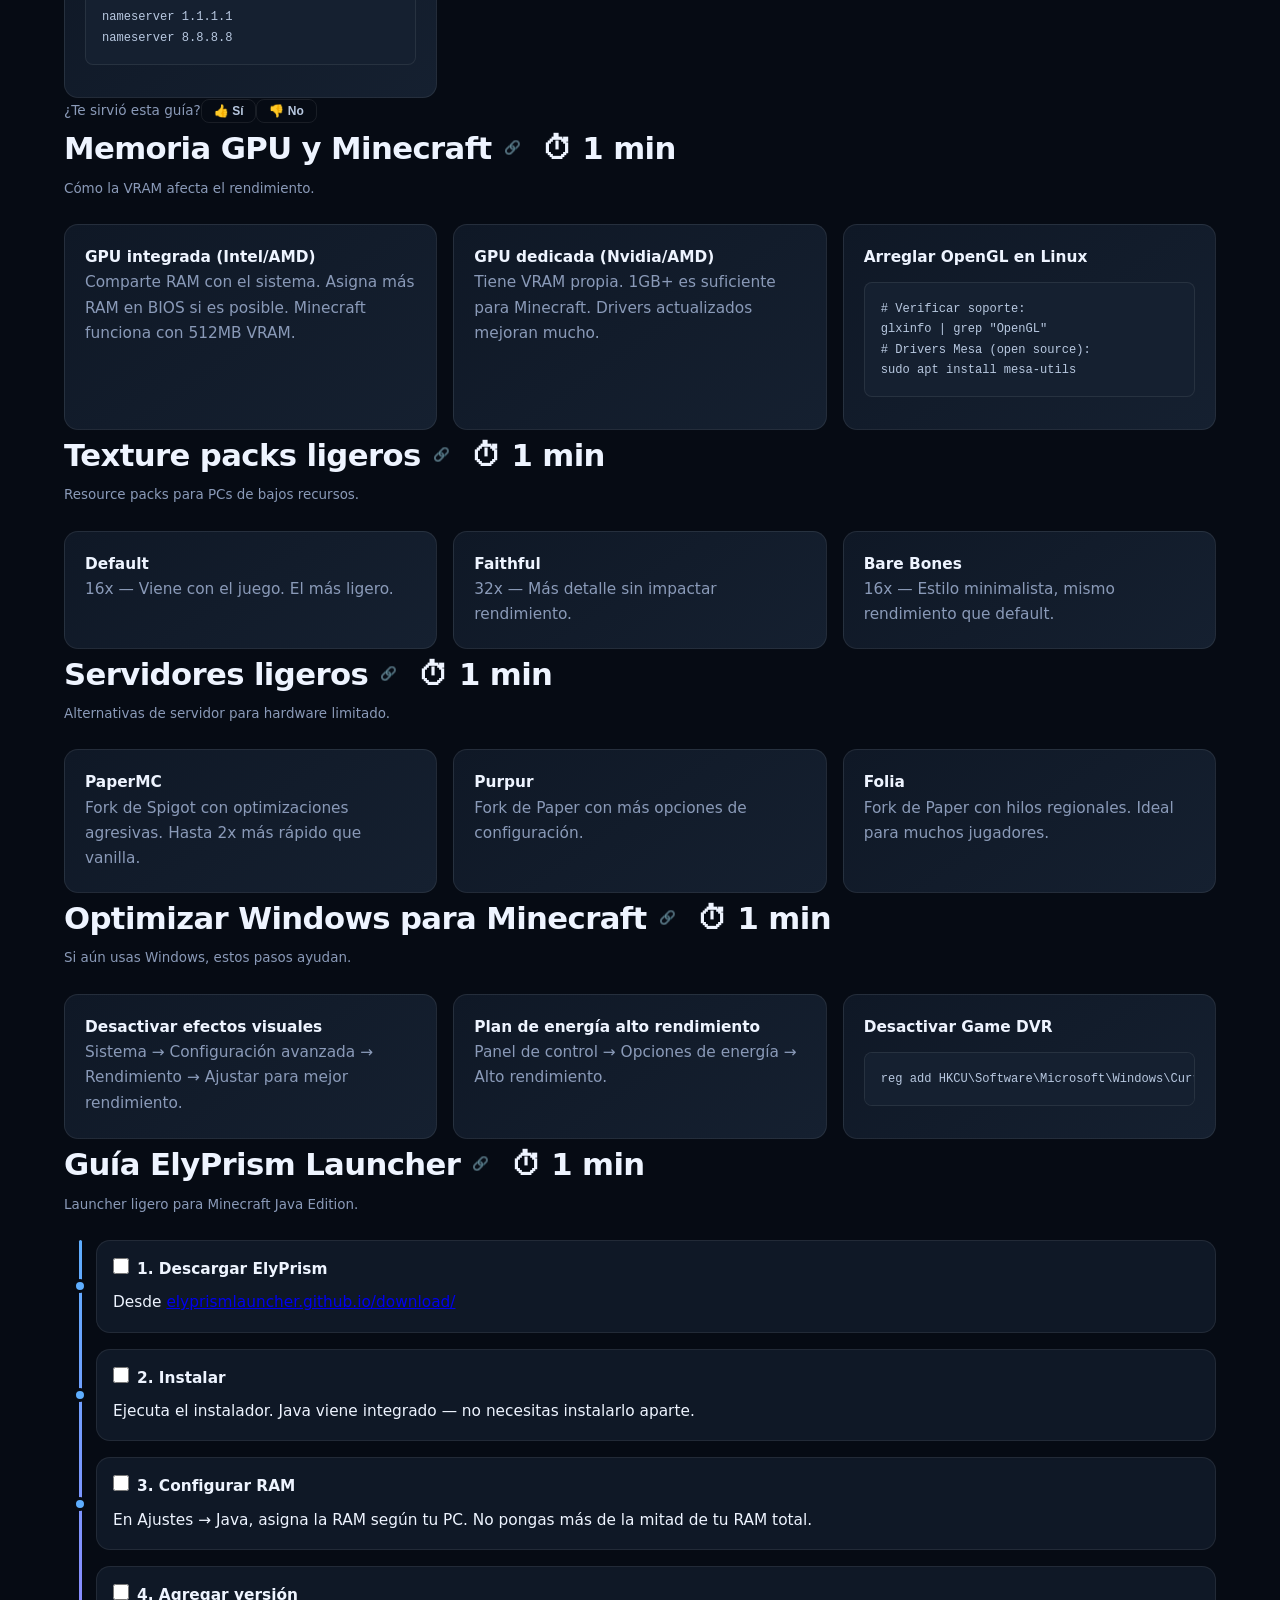
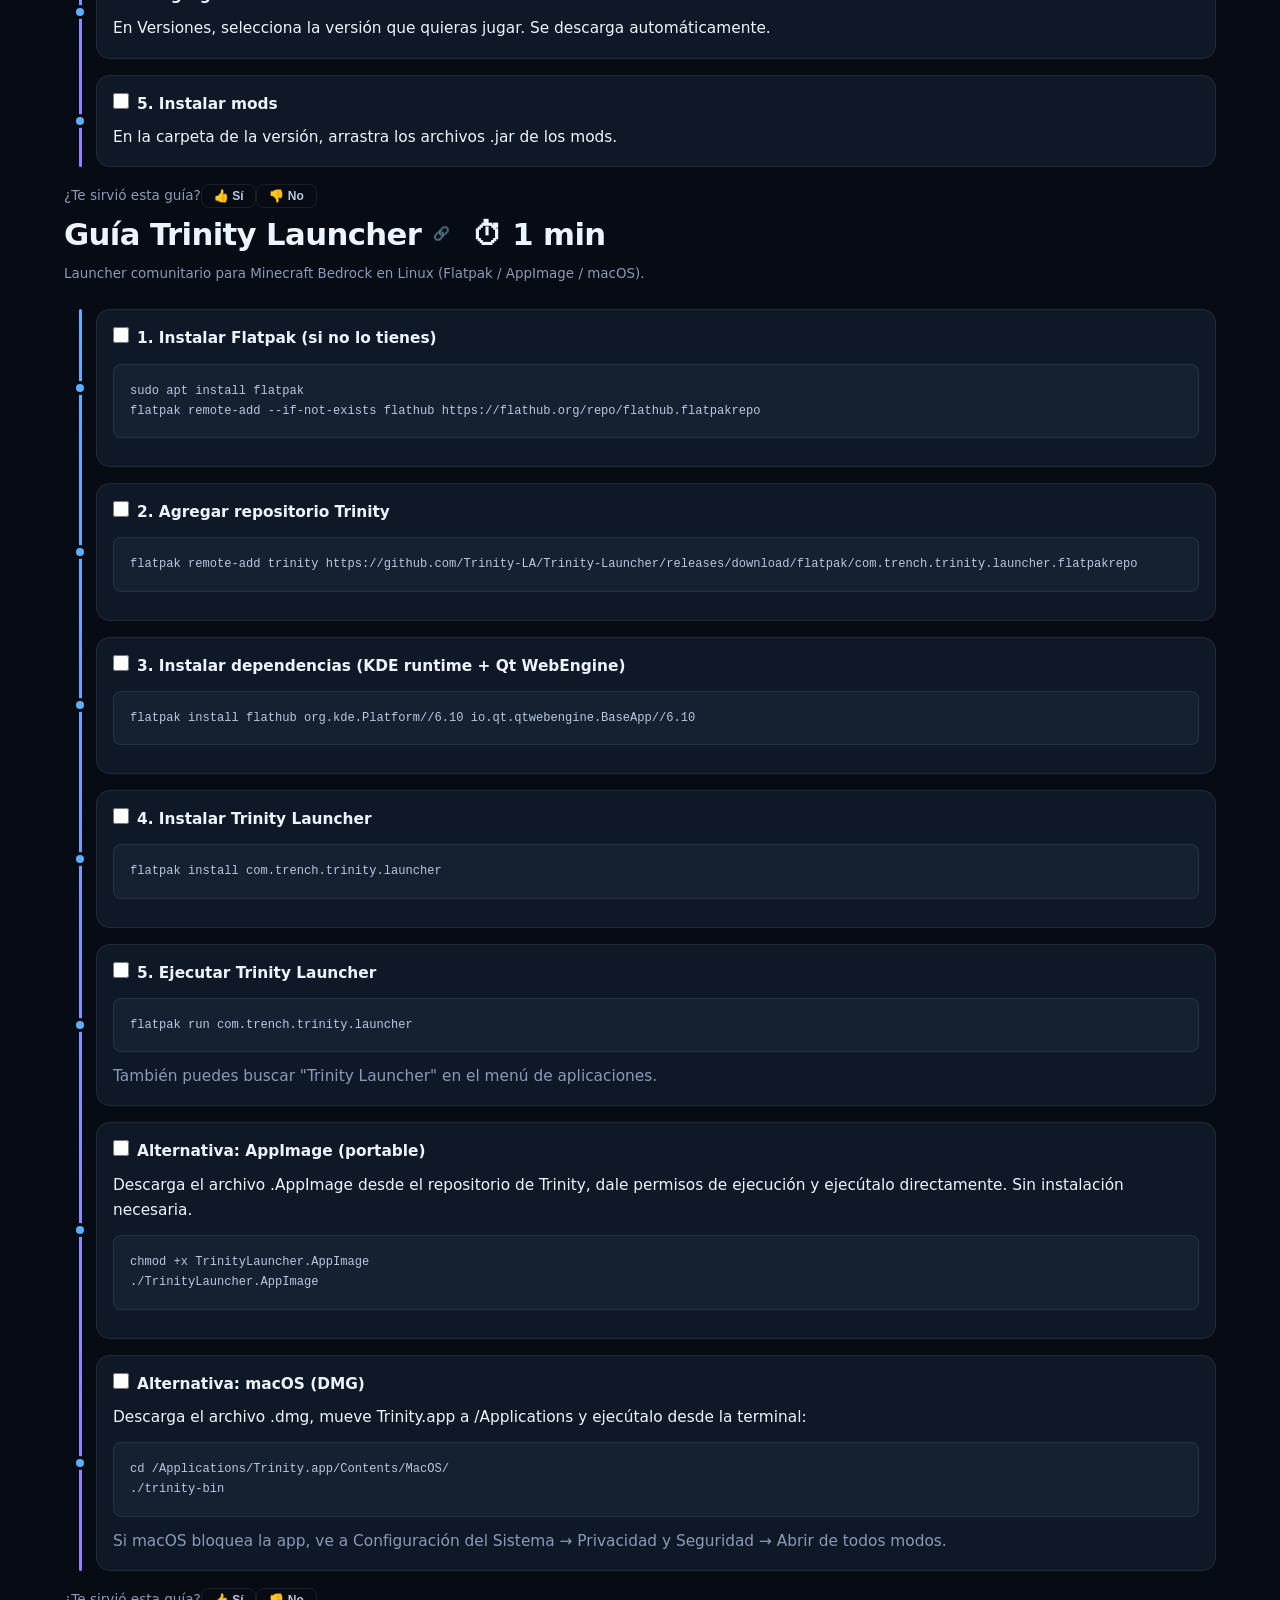
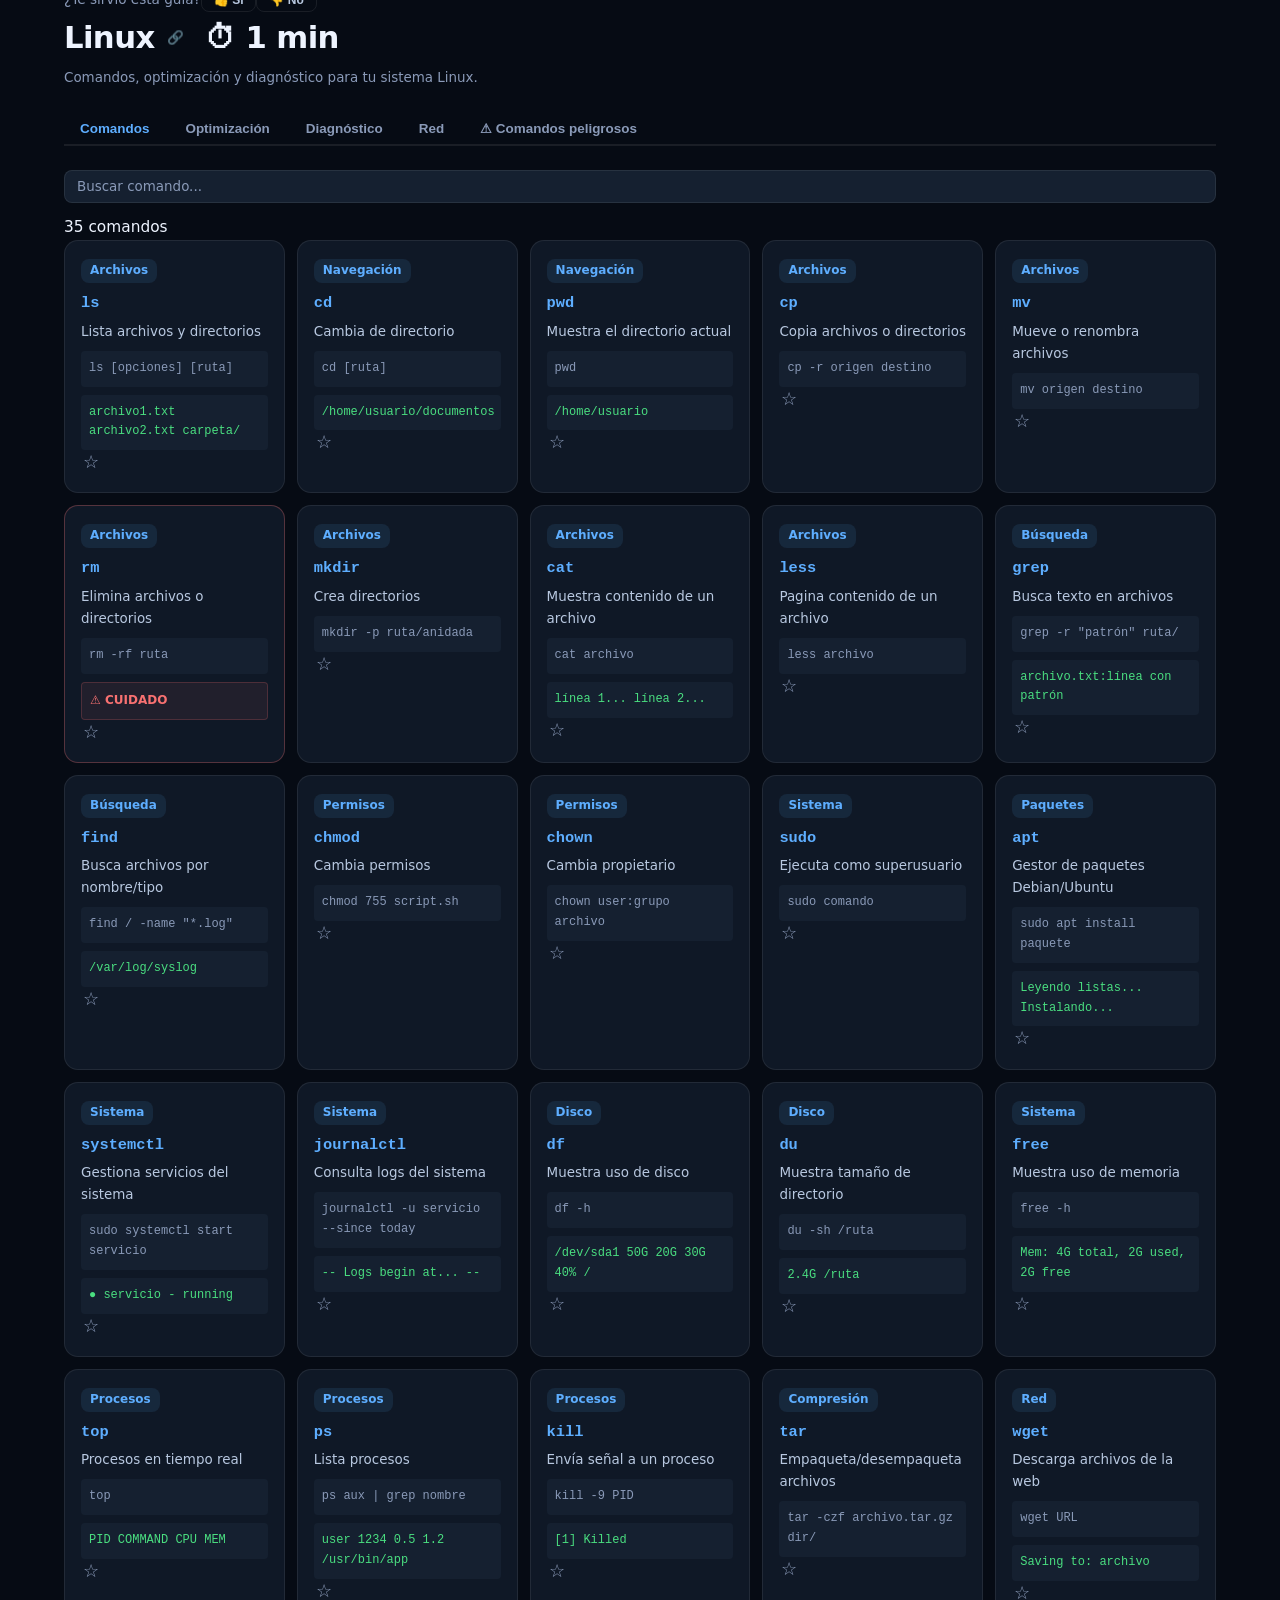
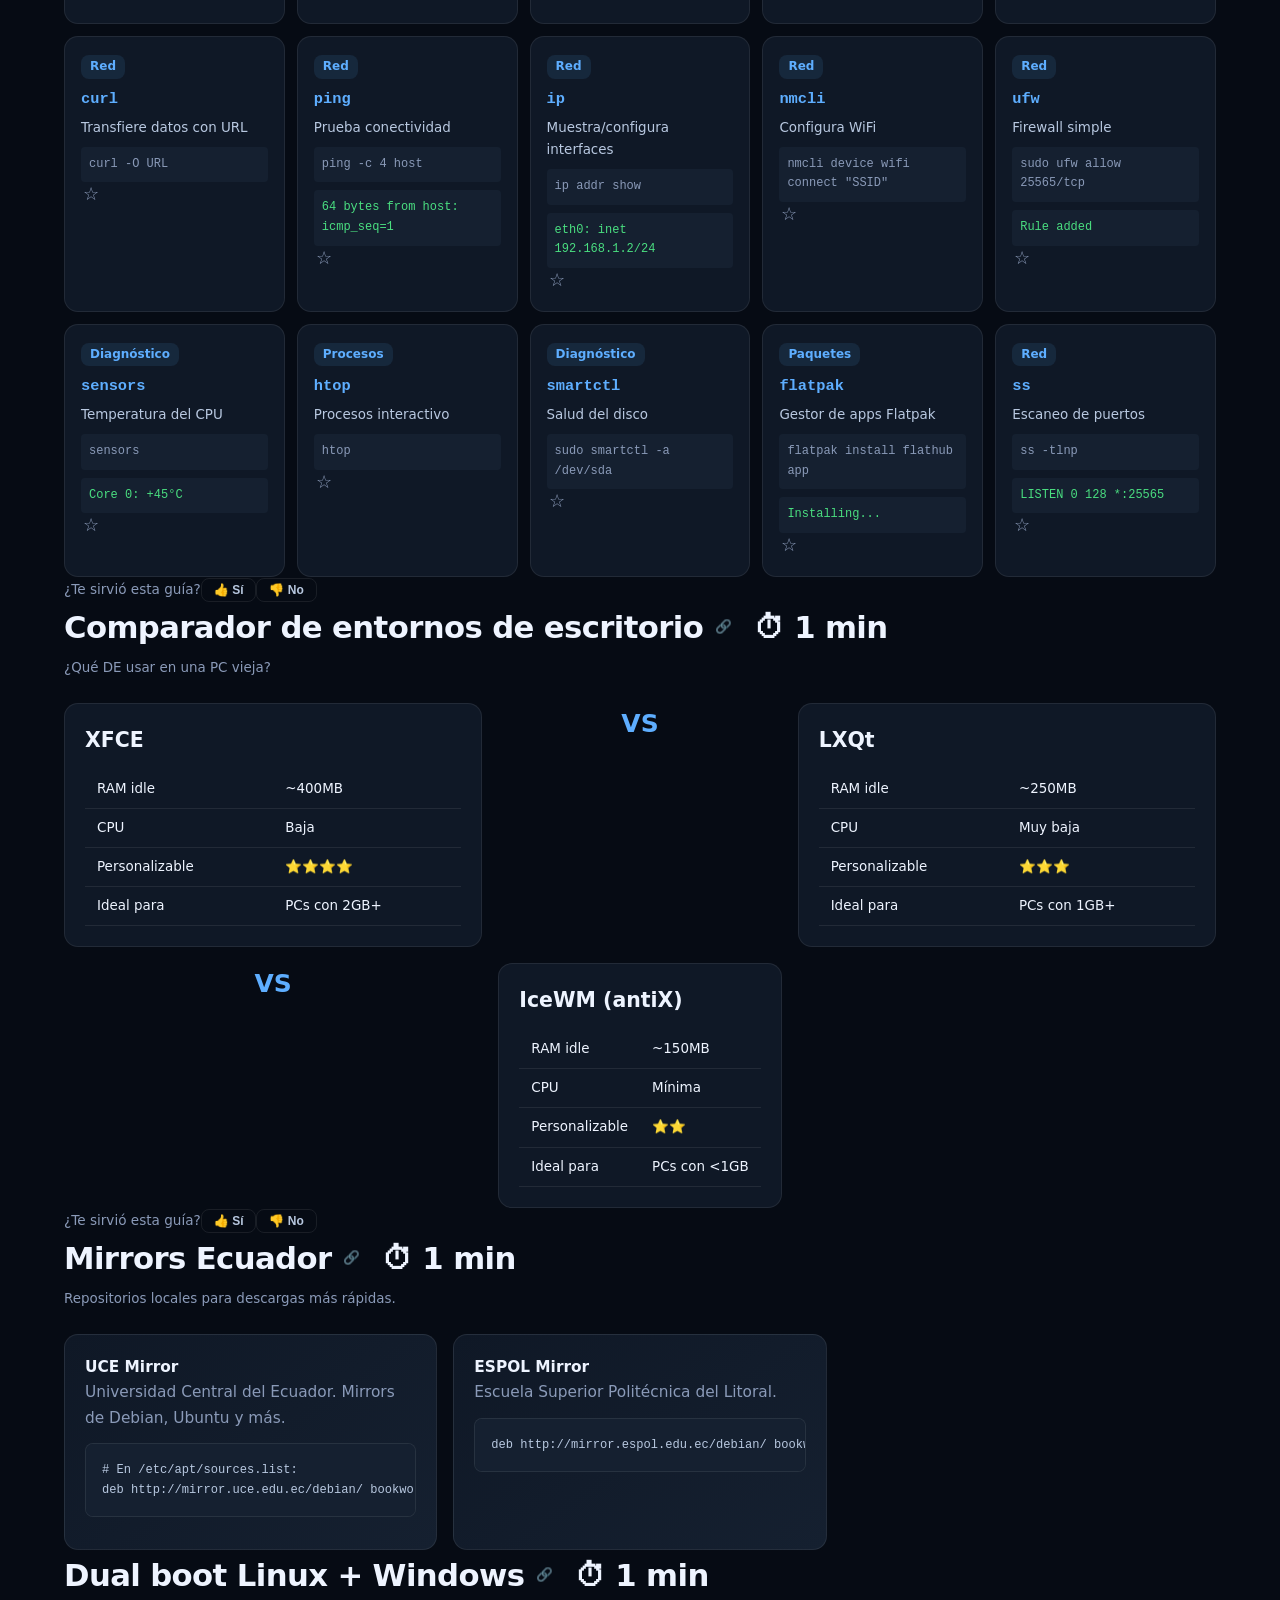
==== commit d0444a54: "Update index.html" ====
--- a/index.html
+++ b/index.html
@@ -2906,6 +2906,59 @@
 <div class="wrap"><div class="update-banner" id="updateBanner" role="status"><span class="ub-icon">🚀</span><span><strong>MineTips v4.0</strong> — Noticias semanales en vivo, 8 videos de guía, sección de fuentes confiables, botones copiar código, checklist antiX, historial de terminal y más de 50 mejoras.</span><button class="ub-close" aria-label="Cerrar aviso">&times;</button></div></div>
 
 <div class="wrap"><div class="ad-container" id="ad-top"><strong>ADVERTISEMENT</strong><small>Espacio publicitario</small></div></div>
+
+<section class="wrap lazy-section" id="guide-requisitos-2026" aria-labelledby="req2026Title">
+<div class="section-head">
+  <span class="section-label" style="background:rgba(248,113,113,.15);color:var(--danger)">ACTUALIDAD 2026</span>
+  <h2 id="req2026Title">Minecraft ya no funciona en tu PC vieja: qué hacer <span class="share-anchor" data-share="requisitos-2026" title="Compartir">🔗</span></h2>
+  <p class="muted">Los nuevos requisitos mínimos de julio 2026, explicados sin tecnicismos — y qué hacer si tu PC no los cumple.</p>
+</div>
+
+<div class="card" style="margin-bottom:20px">
+<h3>Qué cambió exactamente</h3>
+<p>El 21 de julio de 2026, Mojang Studios subió por primera vez en 17 años los requisitos mínimos de Minecraft: Java Edition. Es el ajuste más grande desde que el juego salió en 2011.</p>
+<p style="margin-top:10px">Los nuevos requisitos <strong>mínimos</strong> (para jugar a 1080p, 30 FPS, con el preset "Rápido") son:</p>
+<ul style="padding-left:20px;color:var(--fg-secondary);font-size:.9rem;margin-top:8px;line-height:1.8">
+<li><strong>Sistema operativo de 64 bits</strong> (adiós a los Windows/PC de 32 bits)</li>
+<li><strong>Procesador de 4 núcleos</strong></li>
+<li><strong>GPU compatible con Vulkan 1.3</strong>, con al menos 2GB de VRAM</li>
+<li><strong>8GB de RAM</strong> con GPU dedicada, o <strong>12GB</strong> con gráficos integrados</li>
+</ul>
+<p style="margin-top:10px" class="muted">Los recomendados (1080p, 60 FPS, preset "Detallado") suben a 16GB de RAM, un procesador tipo Intel Core i5-12400 / AMD Ryzen 5 5600, y GPU con 6GB de VRAM.</p>
+</div>
+
+<div class="card" style="margin-bottom:20px">
+<h3>Por qué lo hicieron</h3>
+<p>El motivo es el cambio de motor gráfico: Minecraft está migrando de OpenGL a Vulkan. OpenGL no aprovechaba bien los procesadores modernos ni las GPUs actuales. Vulkan soluciona eso y abre la puerta a mejoras visuales futuras como Vibrant Visuals y trazado de rayos.</p>
+</div>
+
+<div class="card" style="margin-bottom:20px;border-color:rgba(74,222,128,.3)">
+<h3 style="color:var(--ok)">¿Tu PC ya no sirve para Minecraft?</h3>
+<p><strong>Estos requisitos no son una barrera que bloquee el juego.</strong> Son un objetivo de rendimiento. Si tu PC no los cumple, Minecraft probablemente todavía abra y funcione, solo que con caídas de FPS, errores gráficos ocasionales o cargas más lentas.</p>
+<p style="margin-top:10px" class="muted">La única excepción dura es <strong>64 bits</strong>: si tu procesador o sistema es de 32 bits, en algún momento el juego podría dejar de arrancar del todo.</p>
+</div>
+
+<h3 style="margin:24px 0 12px">Qué hacer si tu PC es de gama baja</h3>
+<div class="version-grid">
+<article class="card"><span class="tag">Opción 1</span><h3>Usa una versión anterior</h3><p class="muted">1.8.9 o 1.12.2 siguen funcionando perfecto en hardware limitado y no dependen de estos requisitos nuevos.</p><a class="btn btn-sm btn-secondary" href="#mc-recommender">Ver recomendador</a></article>
+<article class="card"><span class="tag">Opción 2</span><h3>Mods de optimización</h3><p class="muted">Sodium (Fabric) u OptiFine (Forge) mejoran el rendimiento hasta 5x sin cambiar de hardware.</p><a class="btn btn-sm btn-secondary" href="#mods">Ver mods</a></article>
+<article class="card"><span class="tag">Opción 3</span><h3>Actualiza drivers</h3><p class="muted">Muchas GPUs integradas ya soportan Vulkan 1.3, solo necesitan drivers actualizados.</p></article>
+<article class="card"><span class="tag">Opción 4</span><h3>Prueba Linux ligero</h3><p class="muted">antiX (256MB RAM mínimo) libera muchos más recursos que Windows para el juego.</p><a class="btn btn-sm btn-secondary" href="#antix">Ver guía antiX</a></article>
+</div>
+
+<div class="card" style="margin-top:20px">
+<h3>Cómo saber si tu PC cumple los requisitos</h3>
+<ul style="padding-left:20px;color:var(--fg-secondary);font-size:.9rem;margin-top:8px;line-height:1.8">
+<li><strong>64 bits:</strong> en Windows, Configuración → Sistema → Acerca de → "Tipo de sistema"</li>
+<li><strong>RAM:</strong> mismo lugar, "RAM instalada"</li>
+<li><strong>Vulkan de tu GPU:</strong> en Linux, ejecuta <code>vulkaninfo</code> (instala con <code>sudo apt install vulkan-tools</code>)</li>
+</ul>
+</div>
+
+<div class="ts-answer" style="margin-top:20px">
+<strong>En resumen:</strong> los requisitos subieron, pero tu PC "vieja" probablemente no quedó inservible. Con la versión correcta de Minecraft, mods de optimización, y quizás Linux ligero, tiene varios años más de vida jugando sin problema.
+</div>
+</section>
 
 <section class="wrap lazy-section" aria-label="Estadísticas">
 <div class="stats-bar">
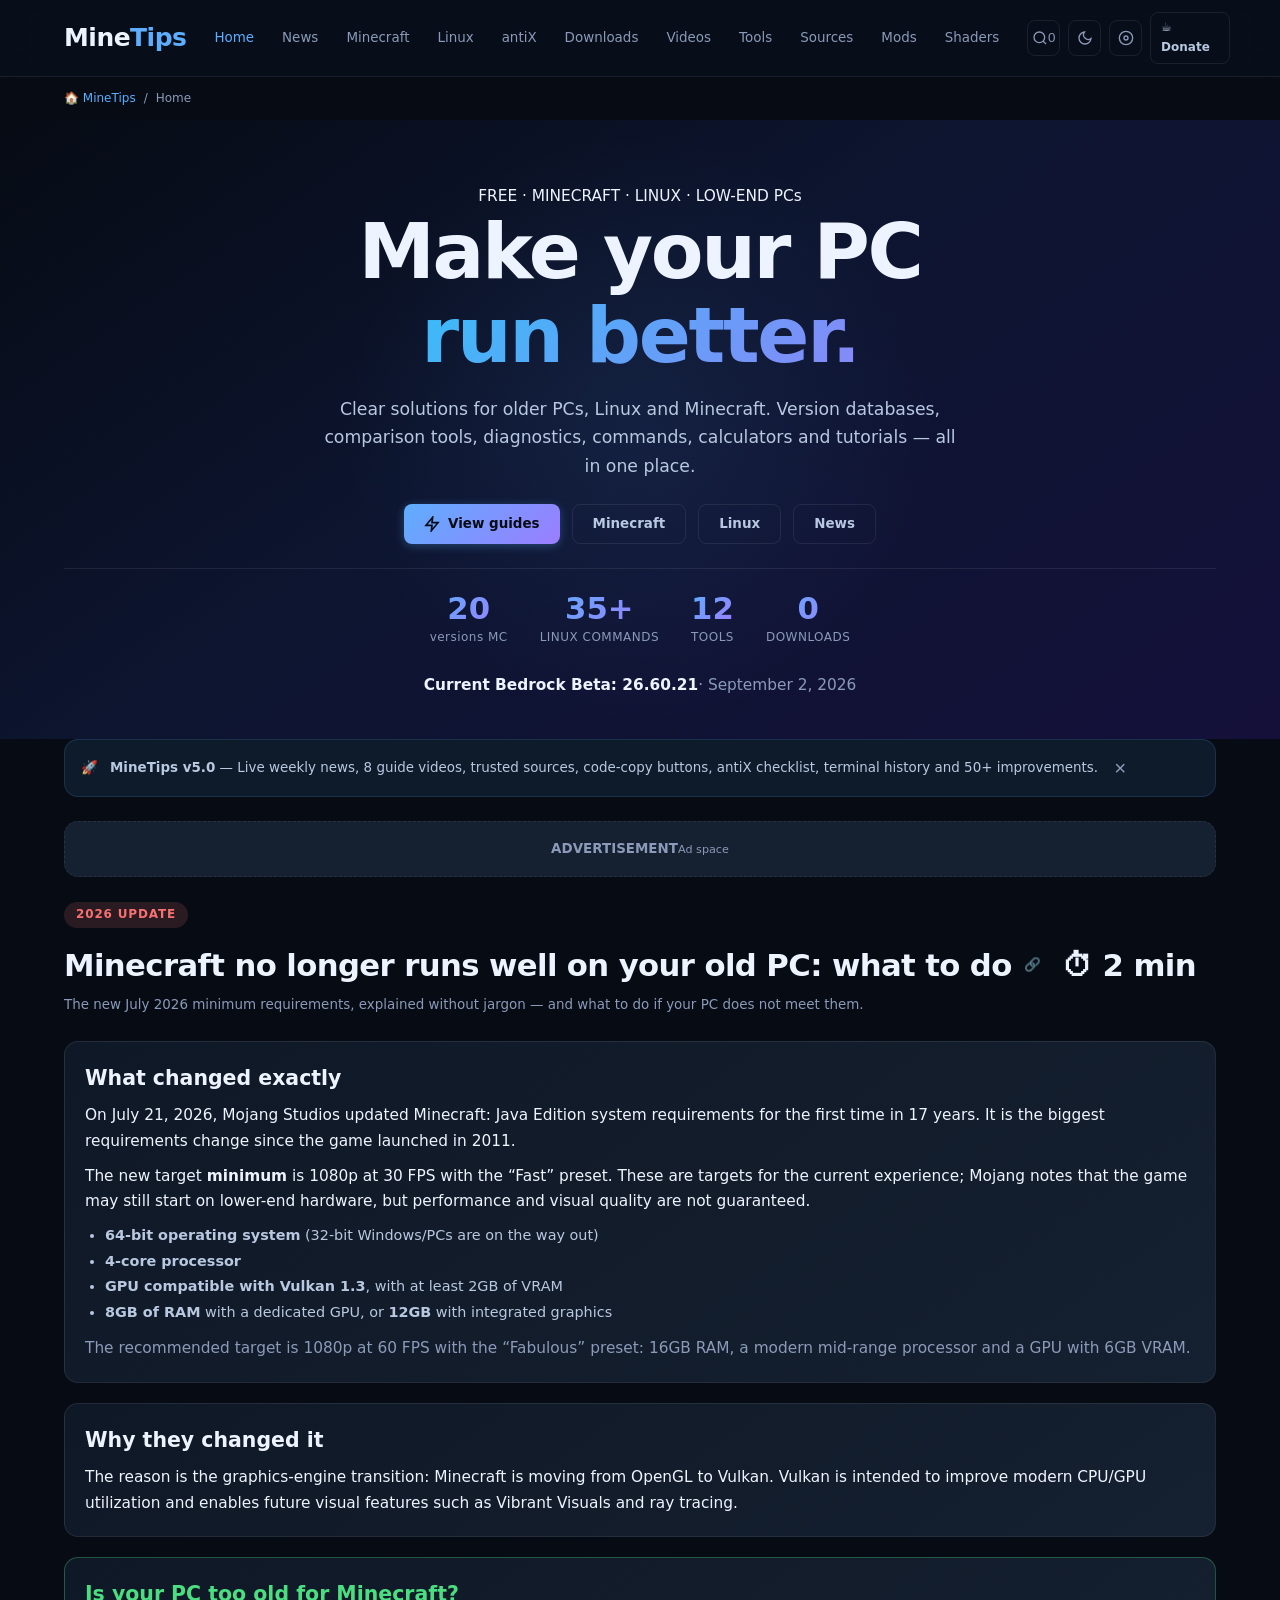
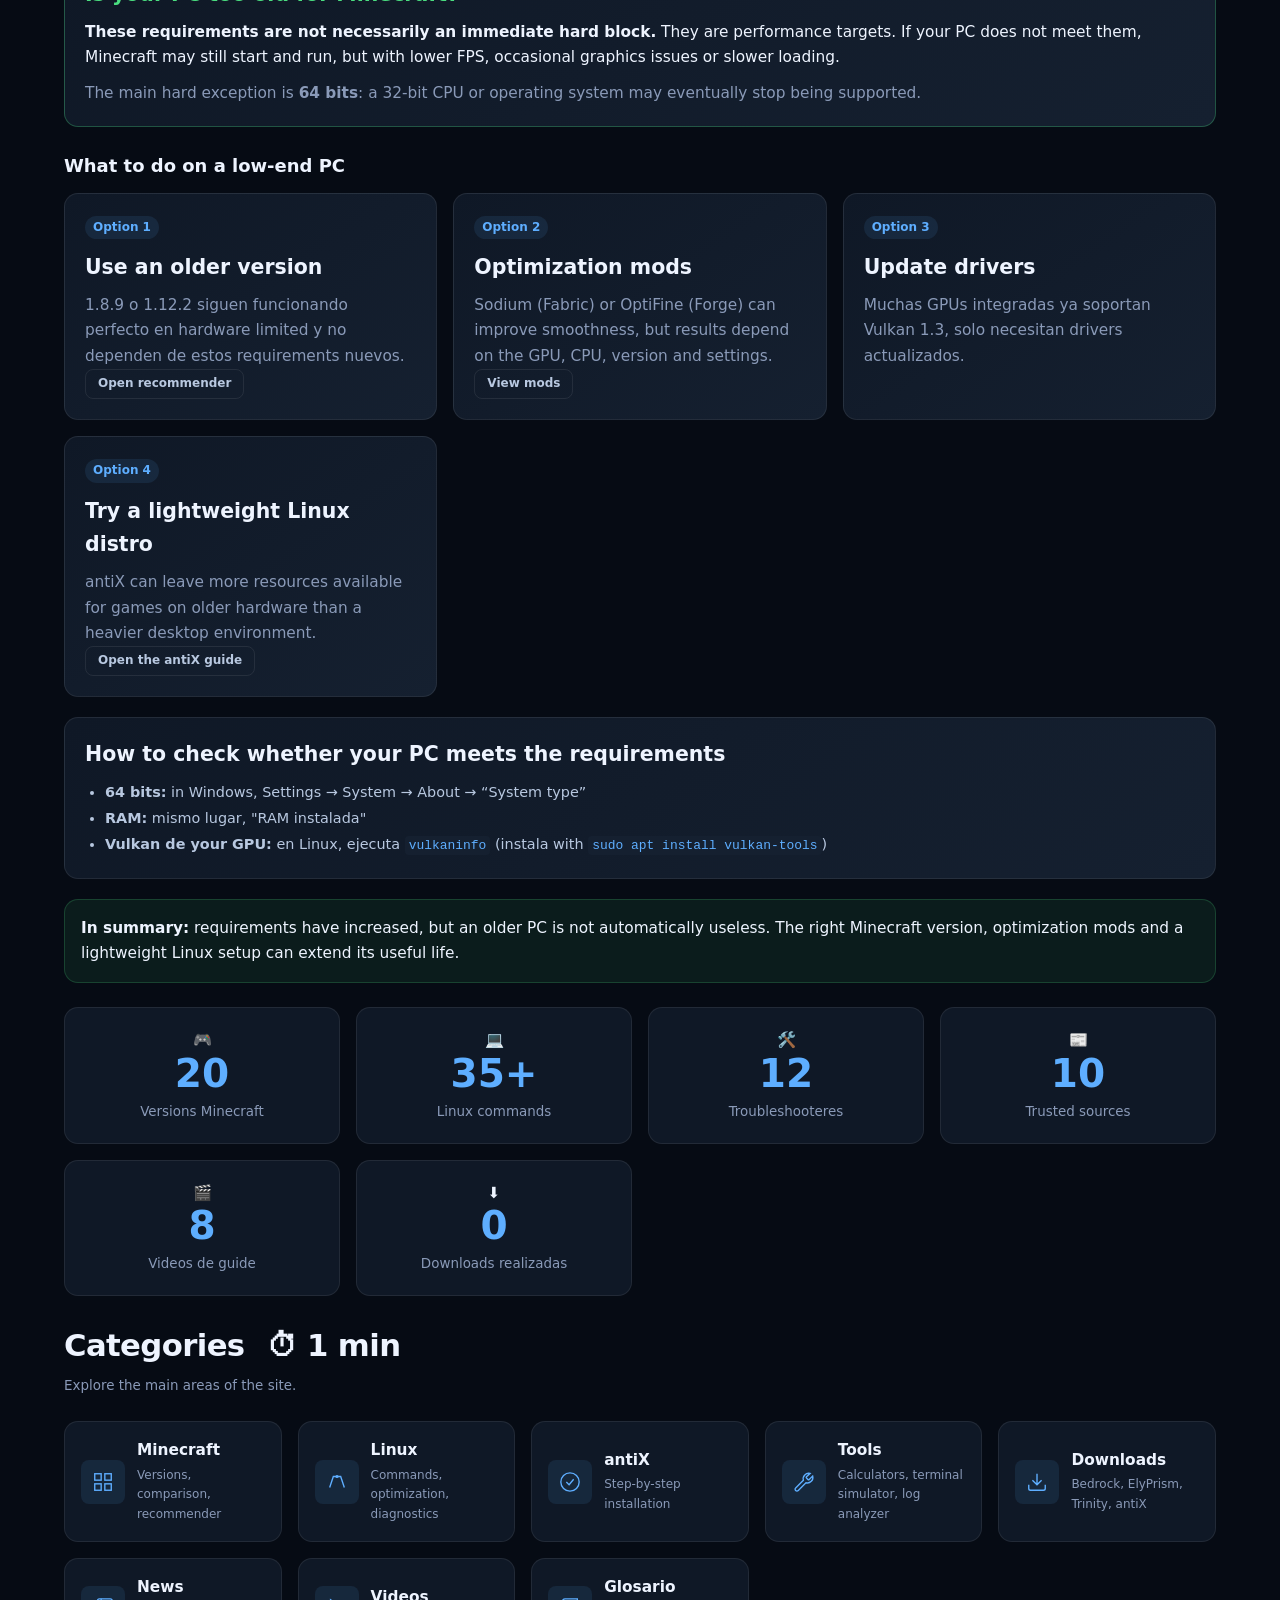
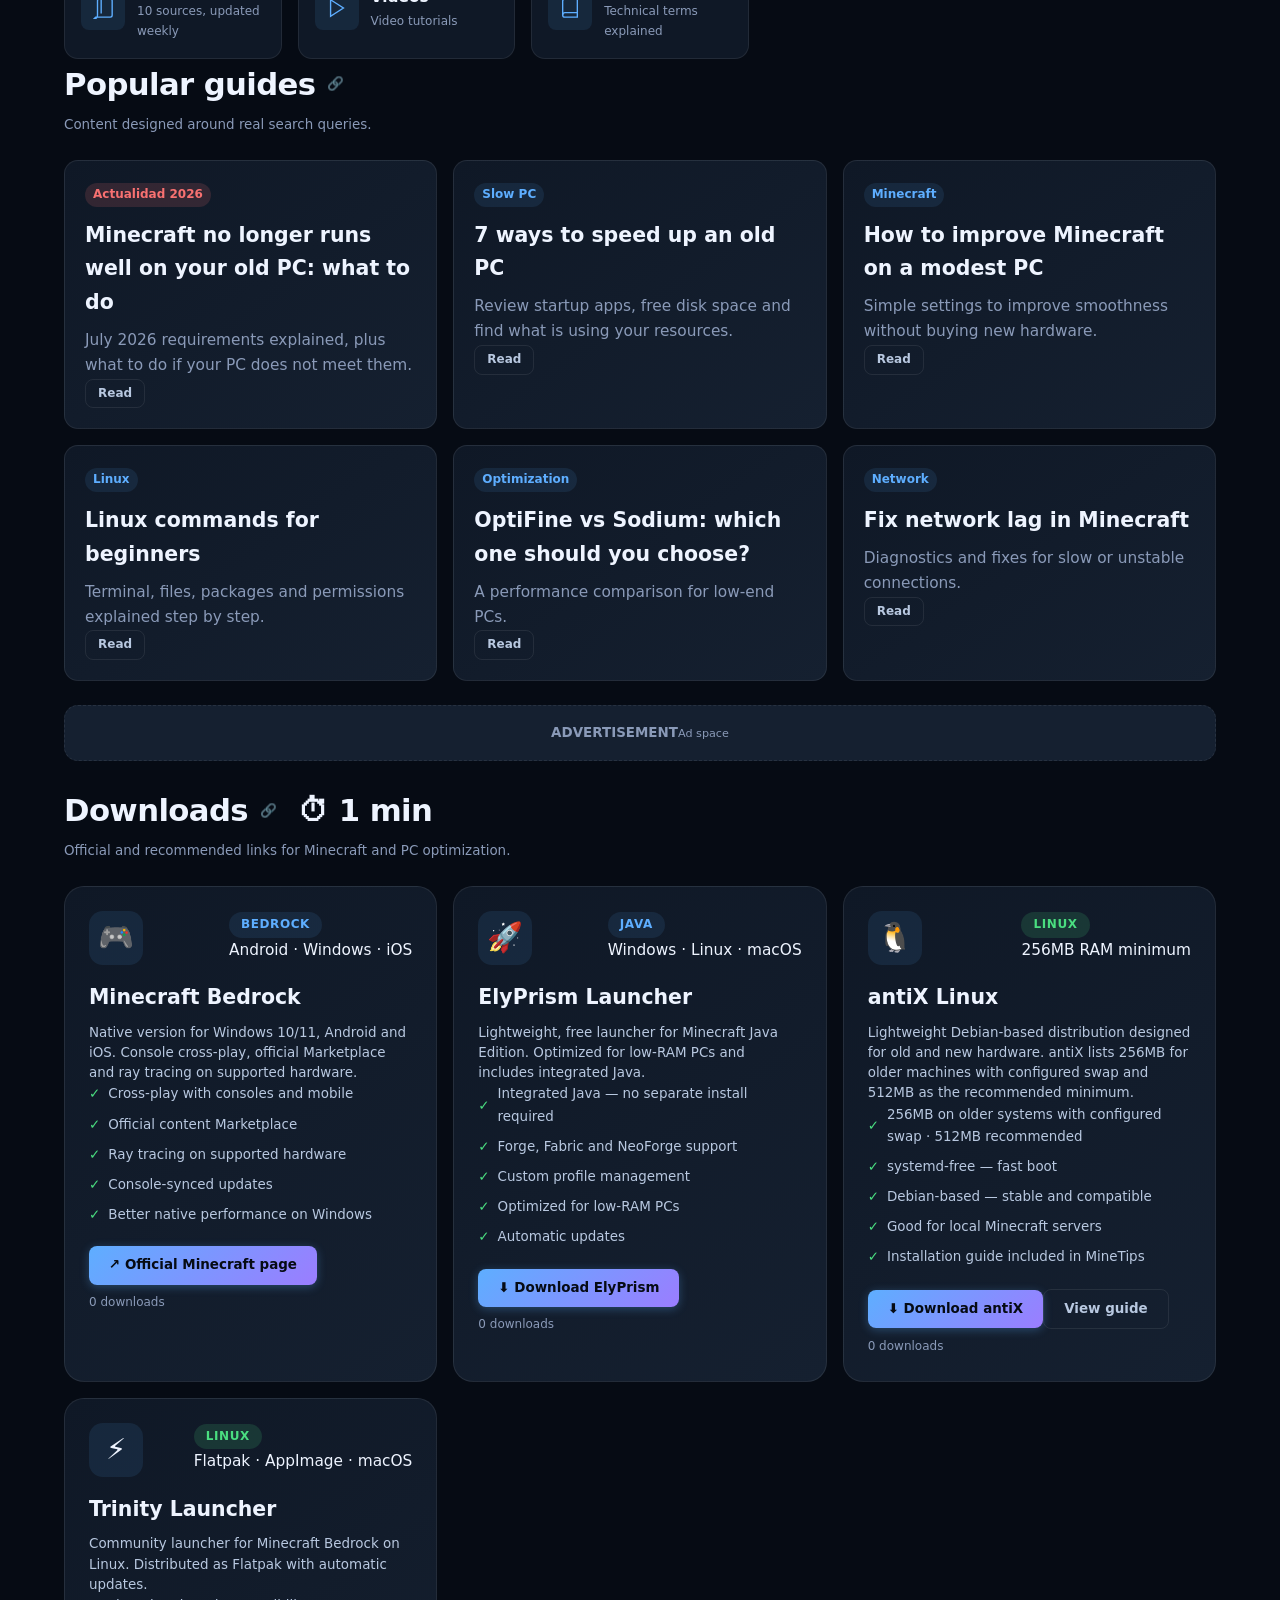
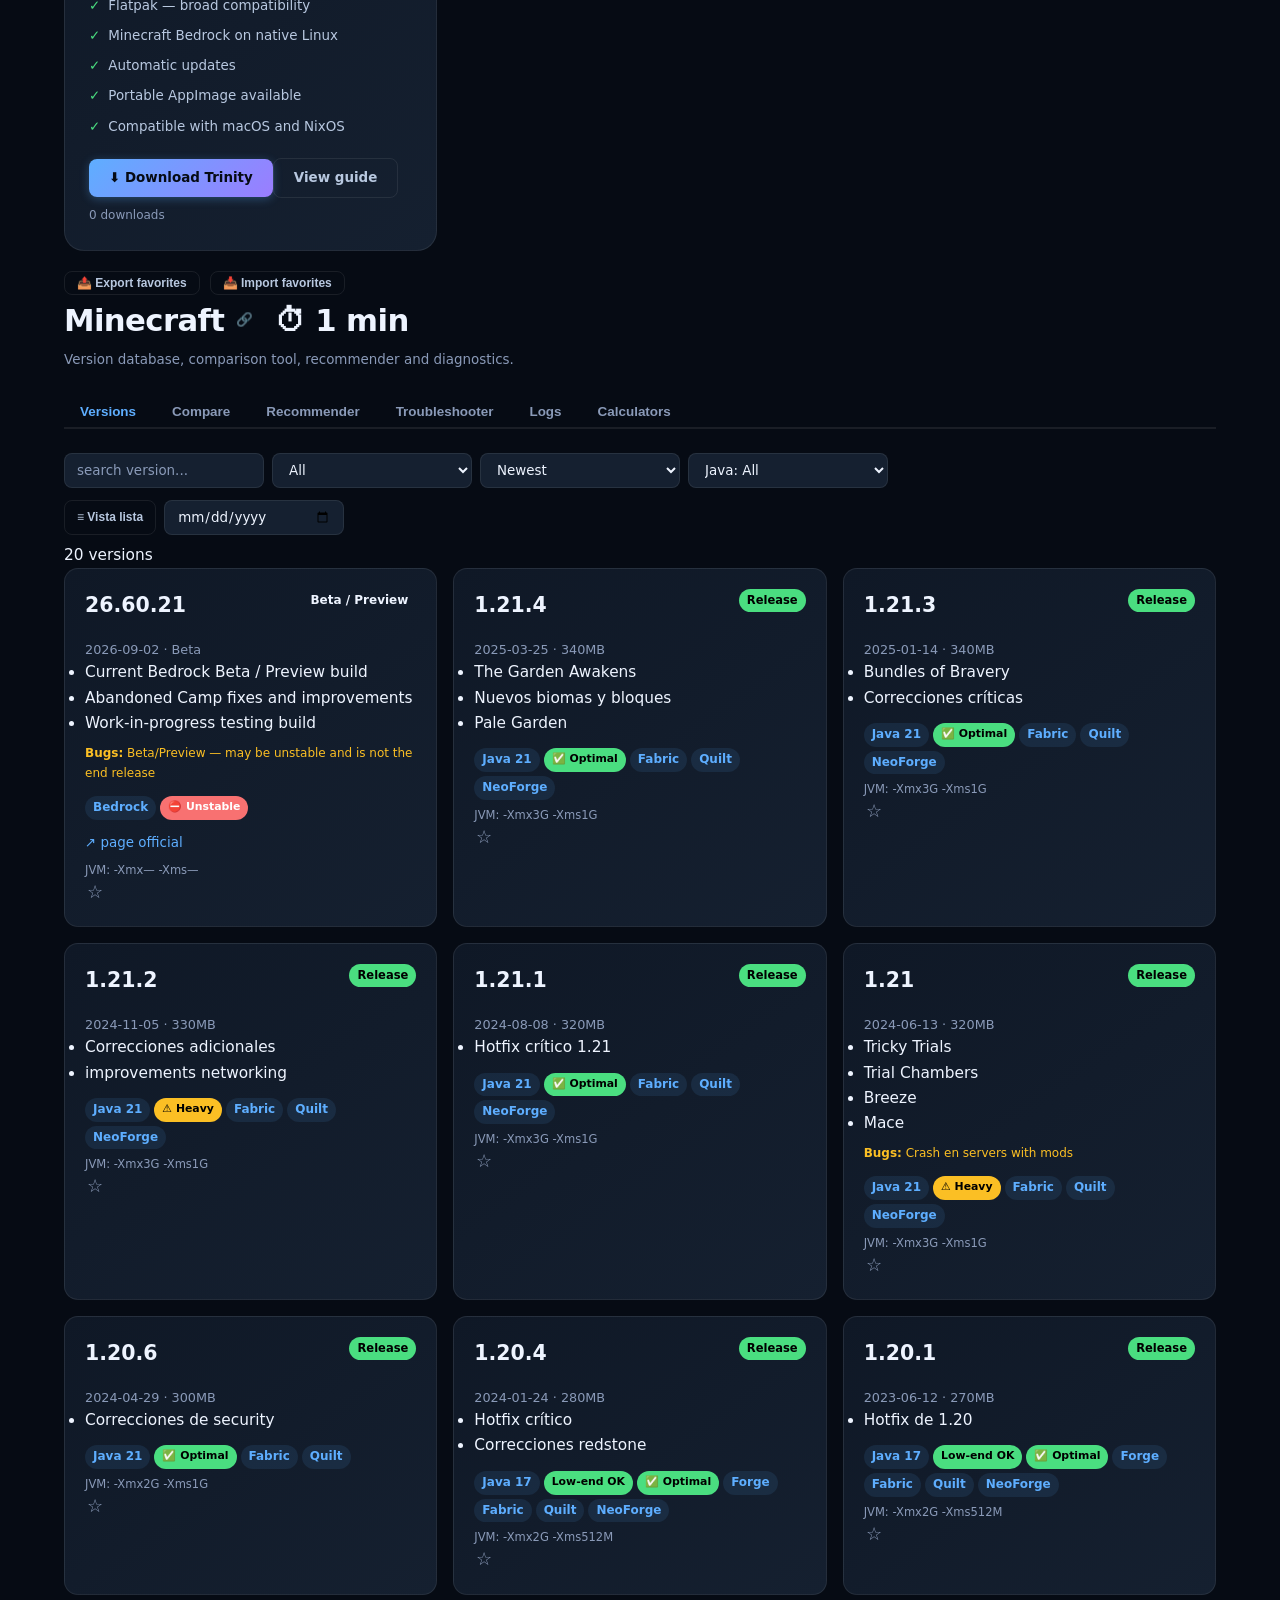
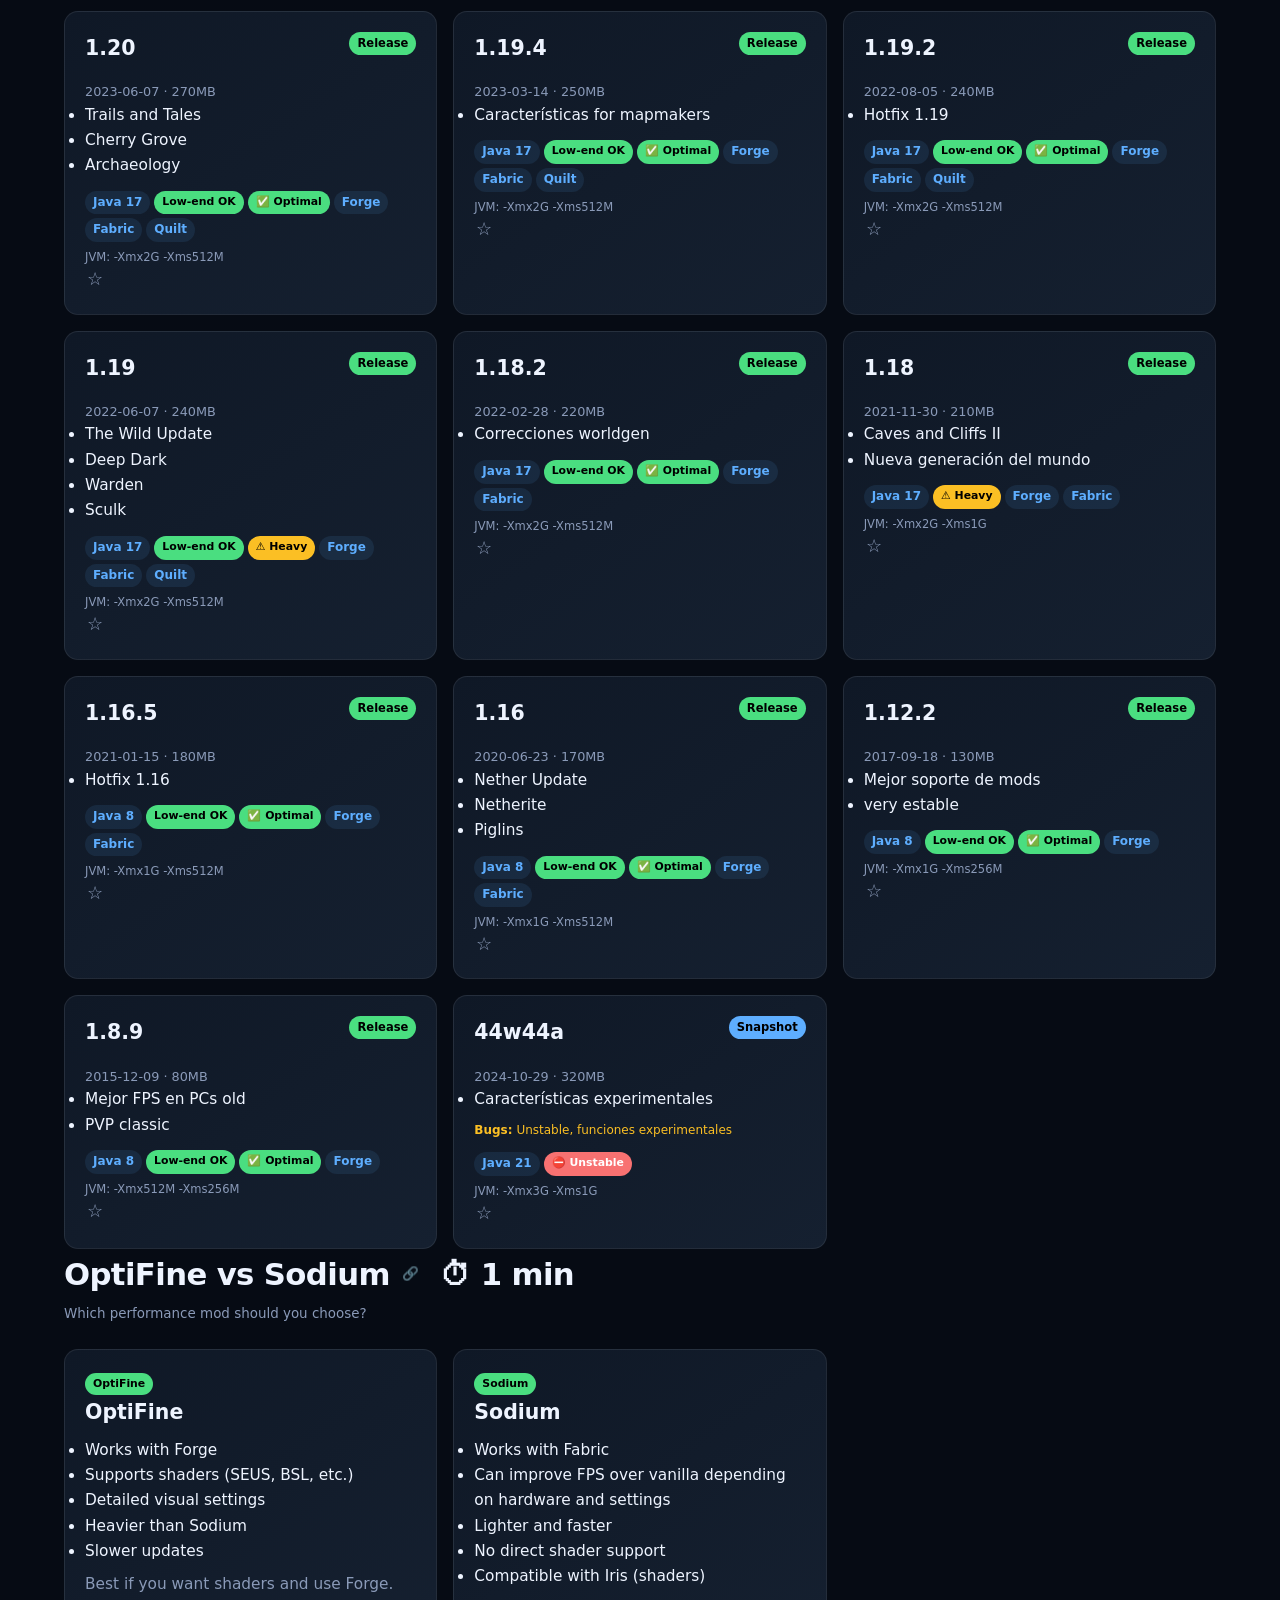
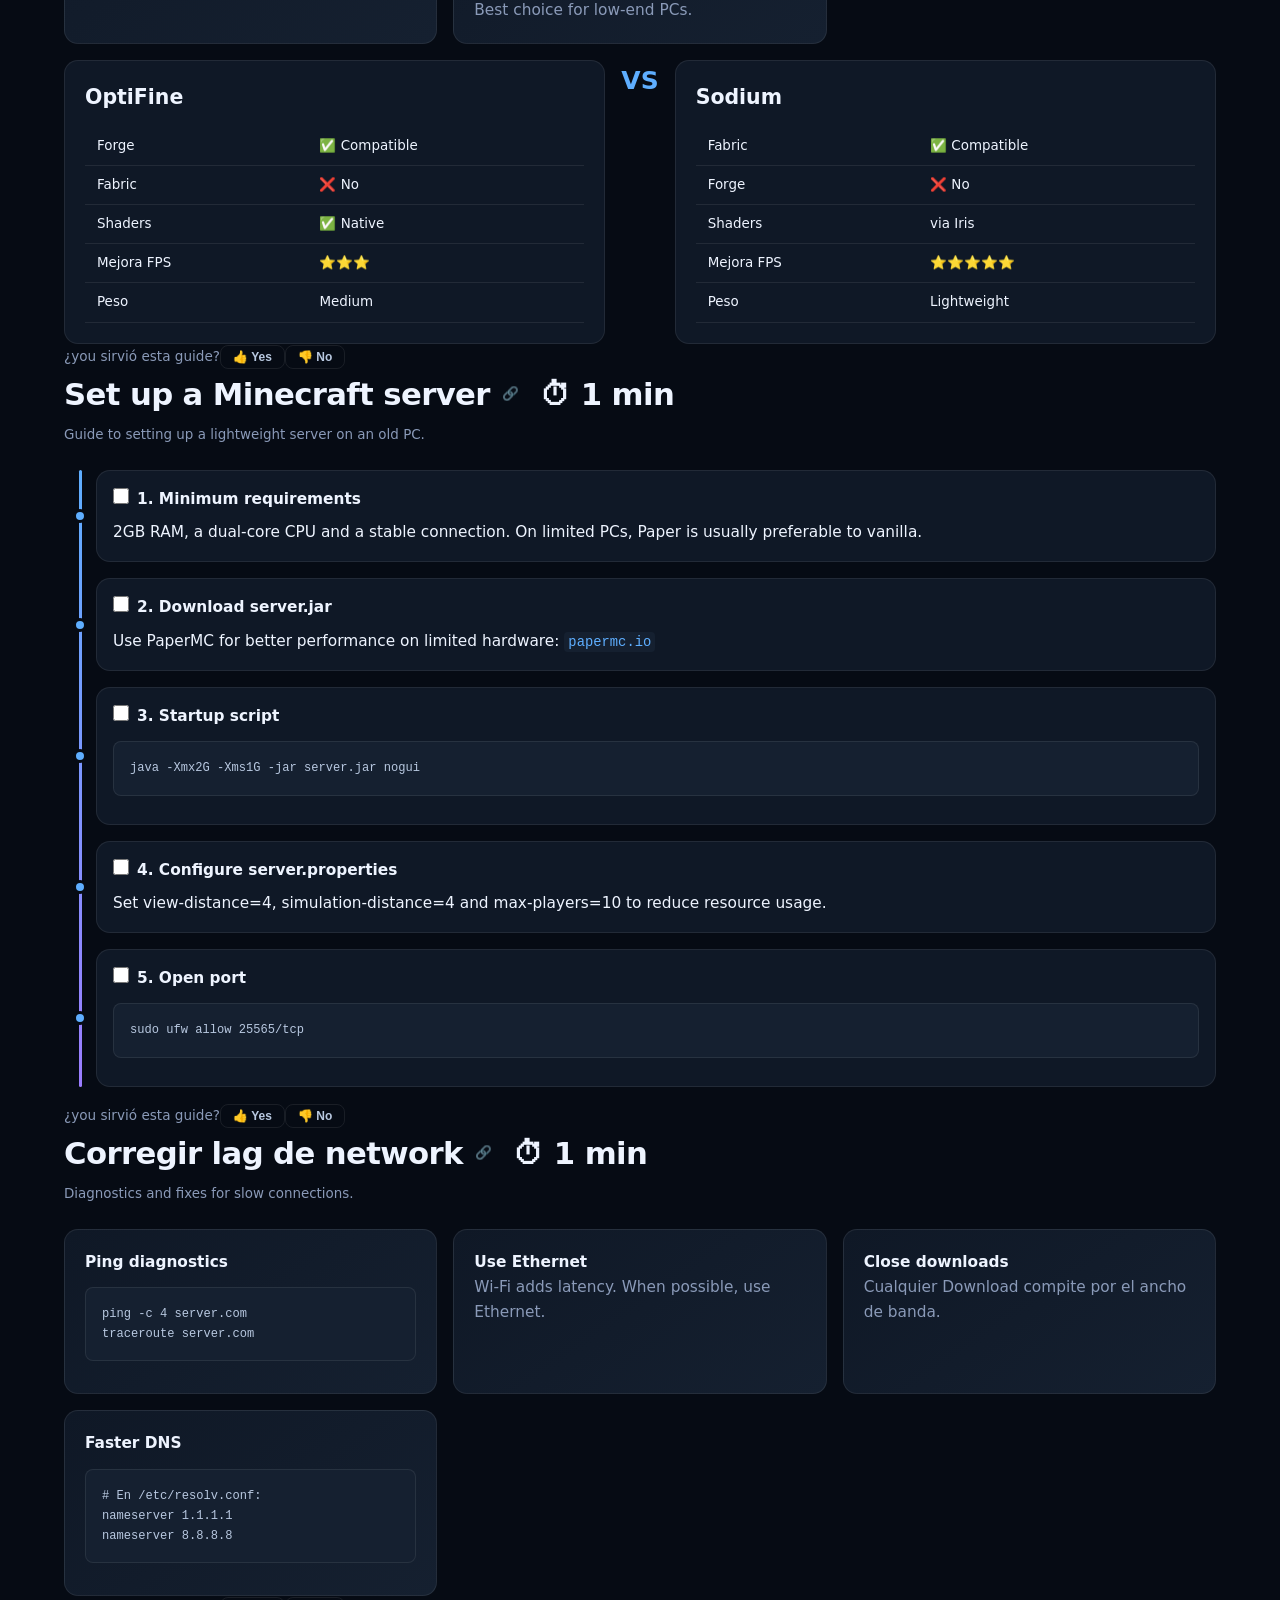
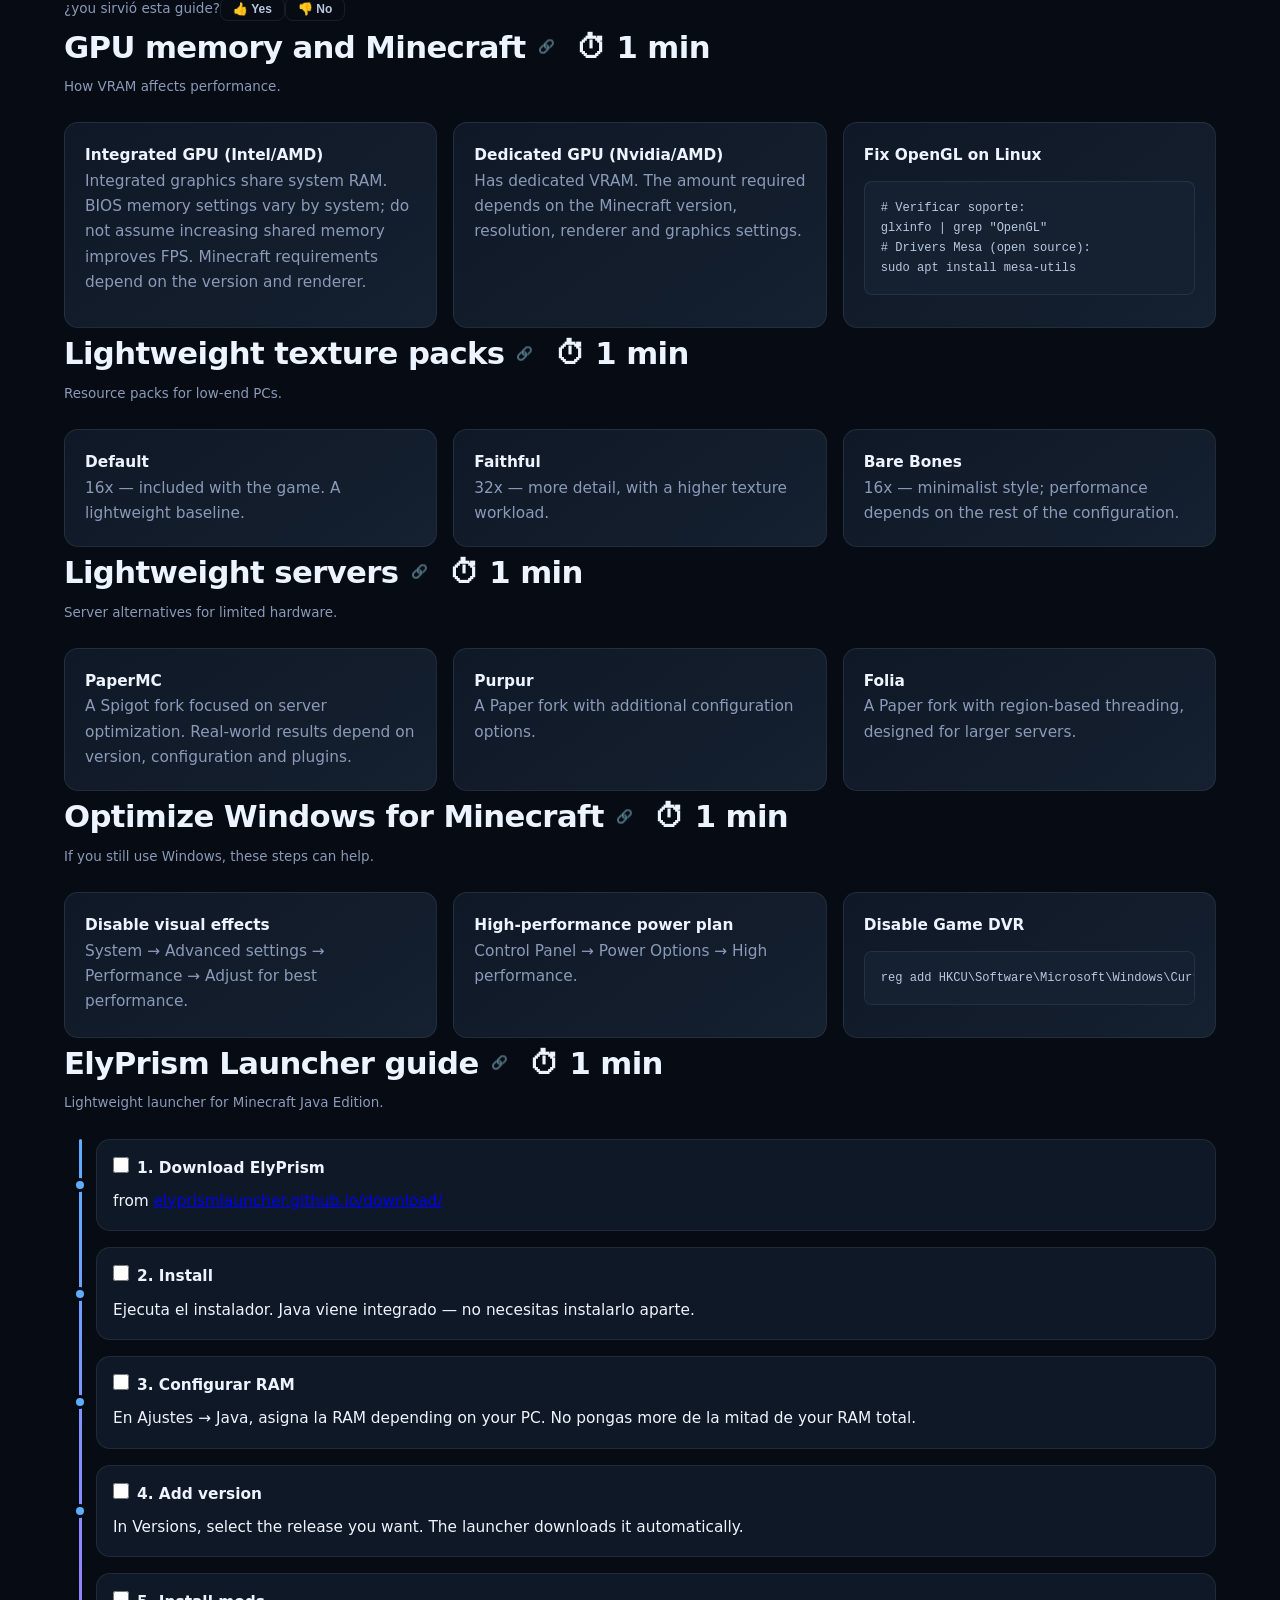
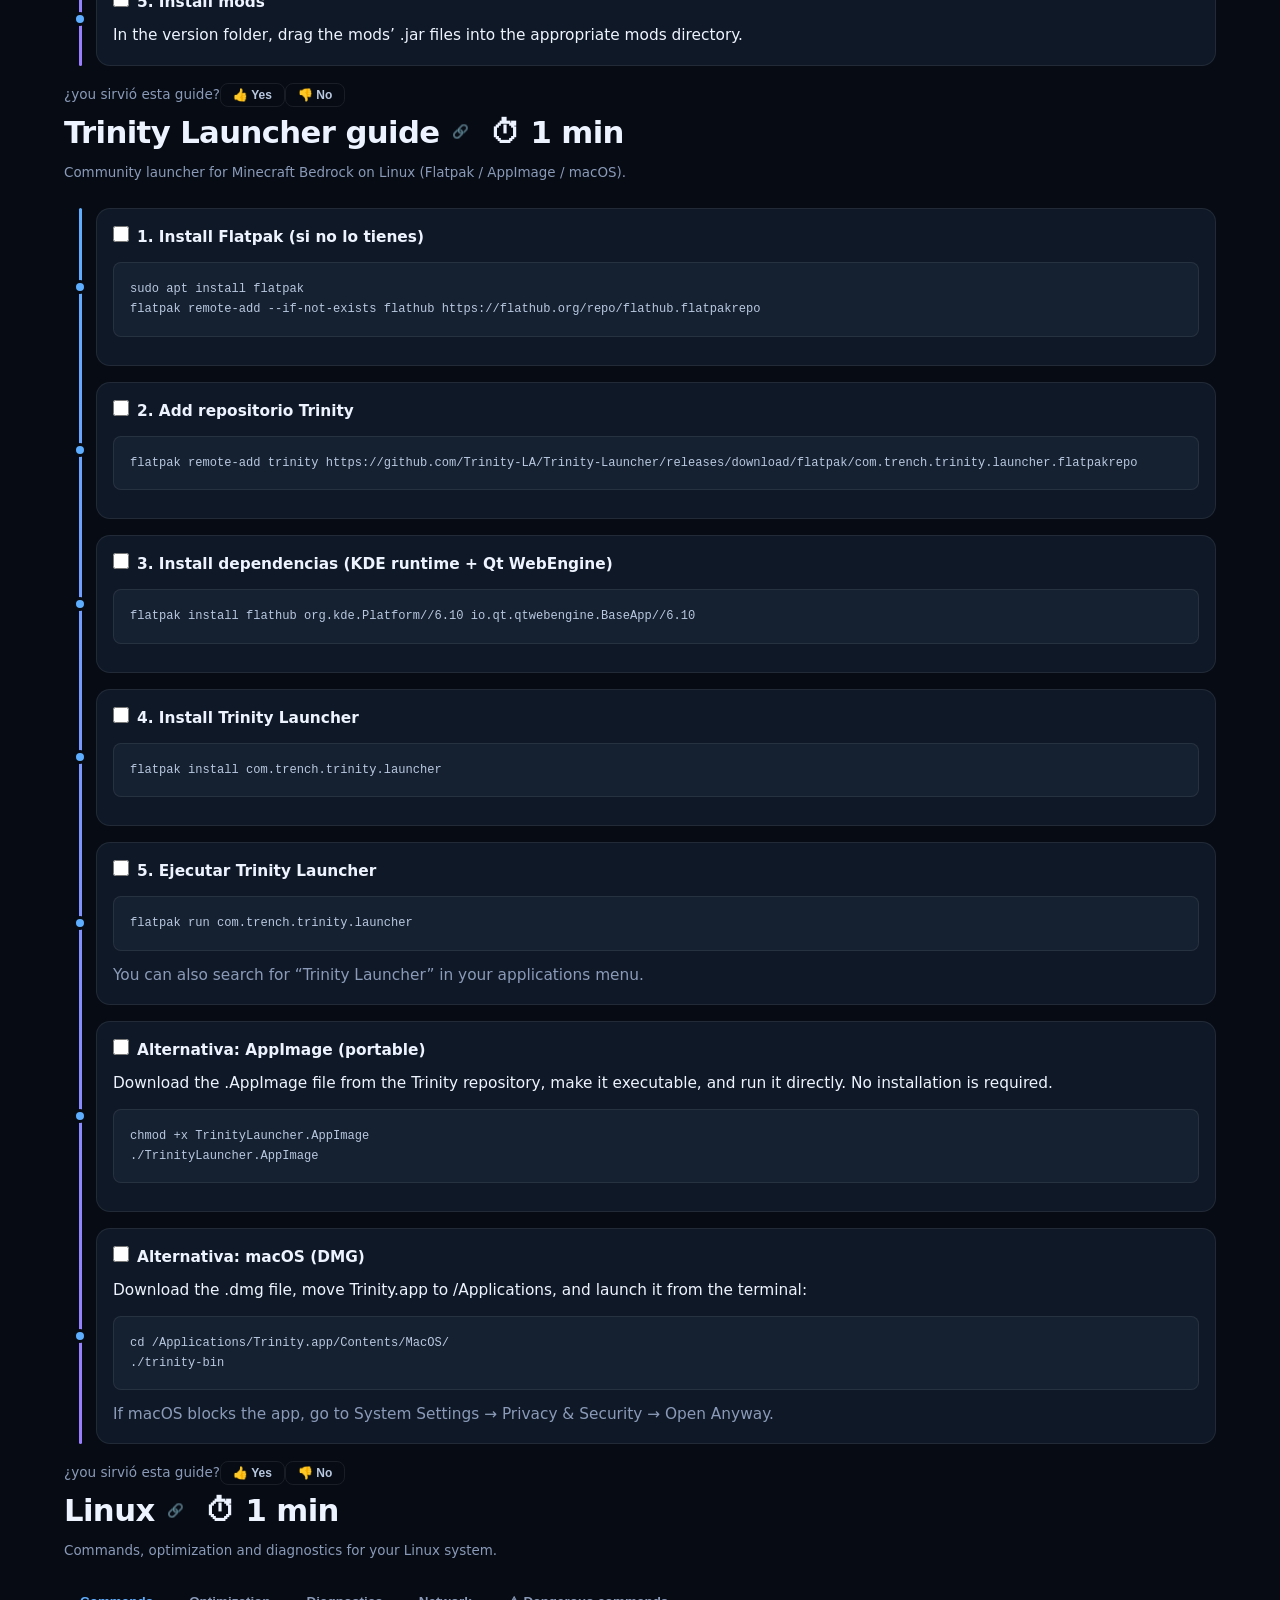
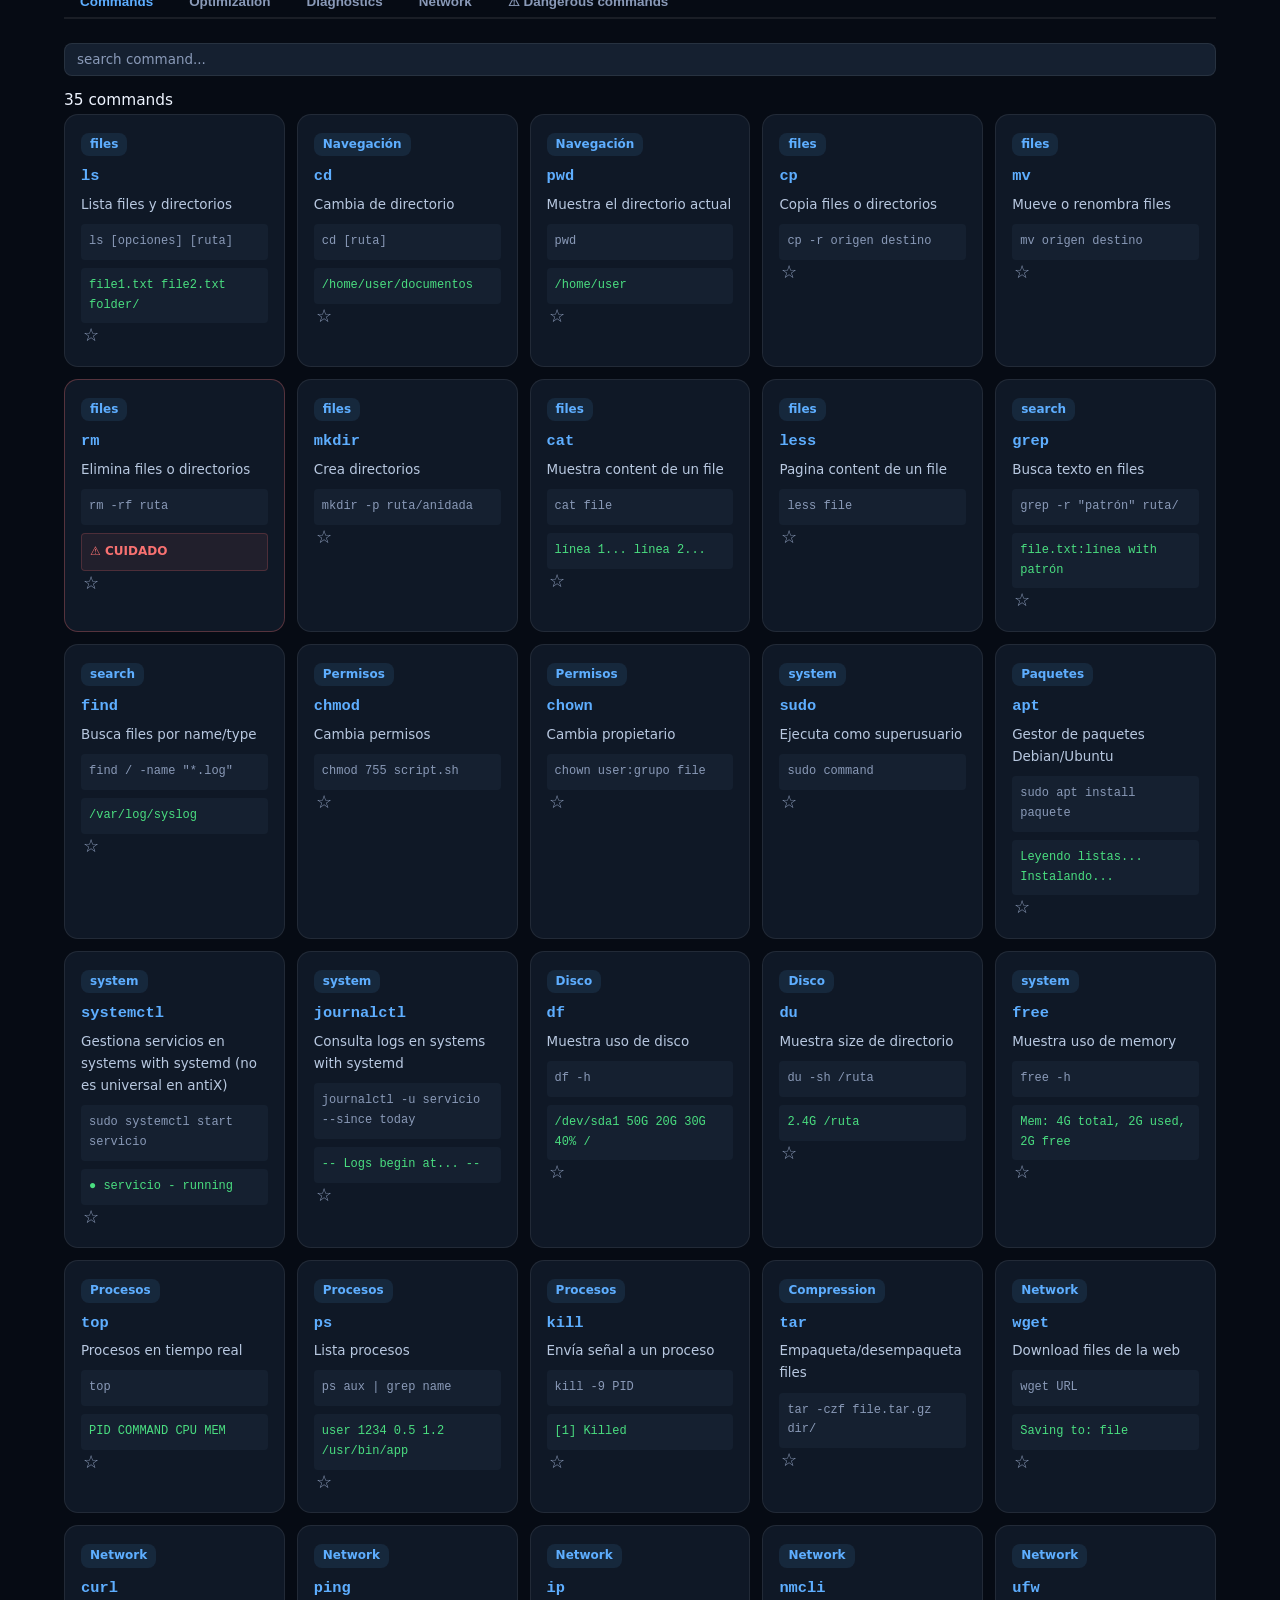
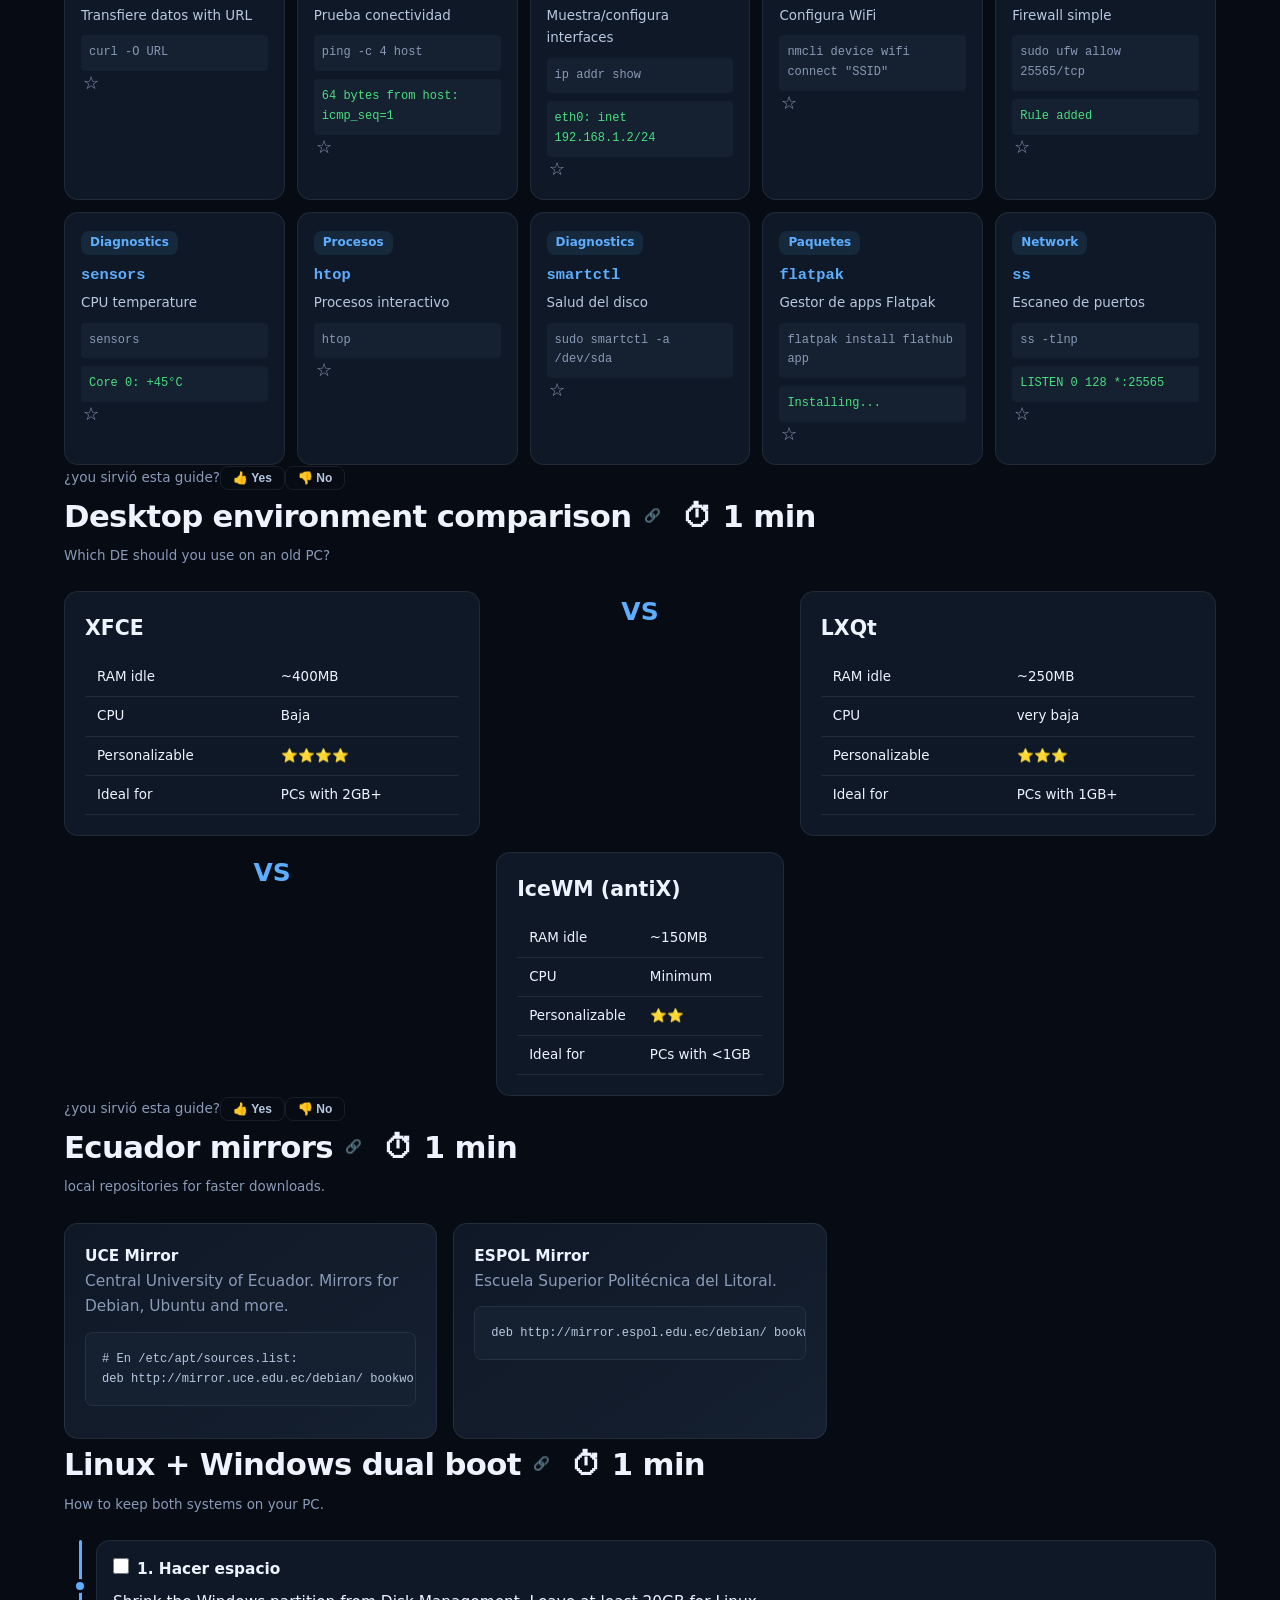
==== commit e80452df: "Add files via upload" ====
--- a/index.html
+++ b/index.html
@@ -1,49 +1,48 @@
 <!DOCTYPE html>
-<html lang="es" dir="ltr">
+<html lang="en" dir="ltr">
 <head>
 <meta charset="UTF-8">
-<meta http-equiv="Content-Security-Policy" content="default-src 'self'; script-src 'self' 'unsafe-inline'; style-src 'self' 'unsafe-inline' https://fonts.bunny.net; font-src 'self' https://fonts.bunny.net; img-src 'self' https://img.youtube.com data: https:; frame-src https://www.youtube.com; connect-src 'self' https://api.rss2json.com https://sessionserver.mojang.com;">
-<link rel="alternate" hreflang="es" href="https://minetips.com/">
+<meta http-equiv="Content-Security-Policy" content="default-src 'self'; script-src 'self' 'unsafe-inline'; style-src 'self' 'unsafe-inline' https://fonts.bunny.net; font-src 'self' https://fonts.bunny.net; img-src 'self' https://img.youtube.com data: https:; frame-src https://www.youtube.com; connect-src 'self';">
+<link rel="alternate" hreflang="en" href="https://minetips.com/">
 <link rel="alternate" hreflang="x-default" href="https://minetips.com/">
 <meta name="viewport" content="width=device-width,initial-scale=1">
-<meta name="description" content="MineTips — Centro de conocimiento para Minecraft, Linux y PCs. Guías, tutoriales, solución de problemas y optimización para PCs de bajos recursos.">
+<meta name="description" content="MineTips — Centro de conocimiento for Minecraft, Linux y PCs. guides, tutoriales, solución de problems y optimización for PCs de low recursos.">
 <meta name="robots" content="index, follow">
-<meta name="keywords" content="Minecraft, Linux, antiX, optimización, PC vieja, bajo recursos, Ecuador, Latinoamérica, OptiFine, Sodium, Forge, Fabric">
+<meta name="keywords" content="Minecraft, Linux, antiX, low-end PC, optimization, Bedrock beta, Java Edition, 26.60.21, Sodium, OptiFine, Forge, Fabric">
 <link rel="canonical" href="https://minetips.com/">
 <meta name="geo.region" content="EC">
 <meta name="geo.country" content="EC">
 <meta name="geo.placename" content="Ecuador">
 <meta property="og:type" content="website">
-<meta property="og:title" content="MineTips — Minecraft, Linux y PCs de bajos recursos">
-<meta property="og:description" content="Soluciones claras para PCs viejas, Linux y Minecraft. Versiones, comparador, diagnóstico, comandos y tutoriales.">
+<meta property="og:title" content="MineTips — Minecraft, Linux & Low-End PC Guides">
+<meta property="og:description" content="Clear solutions for older PCs, Linux and Minecraft. Versions, comparison tools, diagnostics, commands and tutorials.">
 <meta property="og:url" content="https://minetips.com/">
 <meta property="og:site_name" content="MineTips">
-<meta property="og:locale" content="es_EC">
+<meta property="og:locale" content="en-US">
 <meta property="og:image" content="https://minetips.com/og.png">
 <meta name="twitter:card" content="summary_large_image">
-<meta name="twitter:title" content="MineTips — Minecraft, Linux y PCs de bajos recursos">
-<meta name="twitter:description" content="Soluciones claras para PCs viejas, Linux y Minecraft.">
+<meta name="twitter:title" content="MineTips — Minecraft, Linux & Low-End PC Guides">
+<meta name="twitter:description" content="Soluciones claras for PCs old, Linux y Minecraft.">
 <meta name="twitter:image" content="https://minetips.com/og.png">
-<link rel="manifest" href="/manifest.json">
 <meta name="theme-color" content="#62d6ff">
 <link rel="preconnect" href="https://fonts.bunny.net">
 <link href="https://fonts.bunny.net/css?family=inter:400,500,600,700,800,900&display=swap" rel="stylesheet">
-<title>MineTips — Minecraft, Linux y PCs de bajos recursos</title>
+<title>MineTips — Minecraft, Linux & Low-End PC Guides</title>
 <meta name="google-site-verification" content="KDDS20b6VD2KYoxlyqNzAEEpJ0k8PPq6NI9rYPlybIA" />
 <script type="application/ld+json">
-{"@context":"https://schema.org","@type":"WebSite","name":"MineTips","url":"https://minetips.com/","description":"Centro de conocimiento para Minecraft, Linux y PCs de bajos recursos","inLanguage":"es","potentialAction":{"@type":"SearchAction","target":"https://minetips.com/?q={search_term_string}","query-input":"required name=search_term_string"}}
+{"@context":"https://schema.org","@type":"WebSite","name":"MineTips","url":"https://minetips.com/","description":"Knowledge hub for Minecraft, Linux and low-end PCs","inLanguage":"en","potentialAction":{"@type":"SearchAction","target":"https://minetips.com/?q={search_term_string}","query-input":"required name=search_term_string"}}
 </script>
 <script type="application/ld+json">
 {"@context":"https://schema.org","@type":"Organization","name":"MineTips","url":"https://minetips.com/","logo":"https://minetips.com/logo.png","sameAs":[]}
 </script>
 <script type="application/ld+json">
-{"@context":"https://schema.org","@type":"BreadcrumbList","itemListElement":[{"@type":"ListItem","position":1,"name":"Inicio","item":"https://minetips.com/"},{"@type":"ListItem","position":2,"name":"Minecraft","item":"https://minetips.com/#minecraft"},{"@type":"ListItem","position":3,"name":"Linux","item":"https://minetips.com/#linux"}]}
+{"@context":"https://schema.org","@type":"BreadcrumbList","itemListElement":[{"@type":"ListItem","position":1,"name":"Home","item":"https://minetips.com/"},{"@type":"ListItem","position":2,"name":"Minecraft","item":"https://minetips.com/#minecraft"},{"@type":"ListItem","position":3,"name":"Linux","item":"https://minetips.com/#linux"}]}
 </script>
 <script type="application/ld+json">
-{"@context":"https://schema.org","@type":"SoftwareApplication","name":"MineTips","applicationCategory":"Utility","operatingSystem":"Any","offers":{"@type":"Offer","price":"0","priceCurrency":"USD"},"featureList":"Versiones MC, Comparador, Recomendador, Analizador de logs, Comandos Linux, Guía antiX"}
+{"@context":"https://schema.org","@type":"WebApplication","name":"MineTips","applicationCategory":"Utility","operatingSystem":"Any","offers":{"@type":"Offer","price":"0","priceCurrency":"USD"},"featureList":"MC VERSIONS, Compare, Recommender, Log analyzer, Linux commands, guide antiX"}
 </script>
 <script type="application/ld+json">
-{"@context":"https://schema.org","@type":"FAQPage","mainEntity":[{"@type":"Question","name":"¿Cómo instalo antiX Linux?","acceptedAnswer":{"@type":"Answer","text":"Descarga la ISO desde antixlinux.com, crea un USB booteable con dd o Rufus, arranca desde USB, prueba en modo Live y luego ejecuta el instalador desde el escritorio."}},{"@type":"Question","name":"¿Cuál es la mejor versión de Minecraft para PC con poca RAM?","acceptedAnswer":{"@type":"Answer","text":"Para PCs con 2GB de RAM o menos, versiones como 1.8.9 o 1.12.2 ofrecen mejor rendimiento. Usa el recomendador interactivo para una sugerencia personalizada."}},{"@type":"Question","name":"¿Cómo descargo Minecraft Bedrock?","acceptedAnswer":{"@type":"Answer","text":"Puedes descargar Minecraft Bedrock Edition desde mcpelife.com, una fuente confiable para la versión de Android."}},{"@type":"Question","name":"¿Qué es ElyPrism Launcher?","acceptedAnswer":{"@type":"Answer","text":"ElyPrism Launcher es un launcher optimizado y ligero para ejecutar Minecraft Java Edition. Disponible en elyprismlauncher.github.io/download/"}},{"@type":"Question","name":"¿Qué es Trinity Launcher?","acceptedAnswer":{"@type":"Answer","text":"Trinity Launcher es un launcher comunitario para Linux distribuido como Flatpak, compatible con Minecraft Bedrock Edition. Se instala con flatpak install com.trench.trinity.launcher."}},{"@type":"Question","name":"¿OptiFine o Sodium?","acceptedAnswer":{"@type":"Answer","text":"OptiFine funciona con Forge y añade shaders; Sodium es más ligero y requiere Fabric. En PCs de bajos recursos, Sodium rinde mejor."}},{"@type":"Question","name":"¿Cómo configuro SWAP/zRAM en Linux?","acceptedAnswer":{"@type":"Answer","text":"Crea una partición swap con mkswap, o usa zram para compresión en RAM: sudo modprobe zram && echo lz4 > /sys/block/zram0/comp_algorithm"}}]}
+{"@context":"https://schema.org","@type":"FAQPage","mainEntity":[{"@type":"Question","name":"How do I install antiX Linux?","acceptedAnswer":{"@type":"Answer","text":"Download la ISO from antixlinux.com, crea un USB booteable with dd o Rufus, arranca from USB, prueba en modo Live y luego ejecuta el instalador from el escritorio."}},{"@type":"Question","name":"What Minecraft version is best for a low-RAM PC?","acceptedAnswer":{"@type":"Answer","text":"for PCs with 2GB de RAM o less, versions como 1.8.9 o 1.12.2 ofrecen mejor performance. use el recomendador interactivo for una sugerencia personalizada."}},{"@type":"Question","name":"How do I download Minecraft Bedrock?","acceptedAnswer":{"@type":"Answer","text":"use la page official de Minecraft for conocer las opciones de compra y Download de Java y Bedrock."}},{"@type":"Question","name":"What is ElyPrism Launcher?","acceptedAnswer":{"@type":"Answer","text":"ElyPrism Launcher es un launcher optimizado y lightweight for ejecutar Minecraft Java Edition. Disponible en elyprismlauncher.github.io/download/"}},{"@type":"Question","name":"What is Trinity Launcher?","acceptedAnswer":{"@type":"Answer","text":"Trinity Launcher es un launcher comunitario for Linux distribuido como Flatpak, compatible with Minecraft Bedrock Edition. Se instala with flatpak install com.trench.trinity.launcher."}},{"@type":"Question","name":"OptiFine or Sodium?","acceptedAnswer":{"@type":"Answer","text":"OptiFine funciona with Forge y añade shaders; Sodium es more lightweight y requiere Fabric. En PCs de low recursos, Sodium rinde mejor."}},{"@type":"Question","name":"How configuro SWAP/zRAM en Linux?","acceptedAnswer":{"@type":"Answer","text":"Crea una partición swap with mkswap, o use zram for compresión en RAM: sudo modprobe zram && echo lz4 | sudo tee /sys/block/zram0/comp_algorithm >/dev/null"}}]}
 </script>
 <style>
 :root {
@@ -2157,6 +2156,16 @@
   opacity: 1;
   transform: translateY(0);
 }
+/* Robust fallback: sections must remain visible even if IntersectionObserver is unavailable
+   or a browser delays observer callbacks. */
+.lazy-section {
+  opacity: 1;
+  transform: none;
+}
+.lazy-section.visible {
+  opacity: 1;
+  transform: none;
+}
 
 /* ── Newsletter ─────────────────────────────────────────────── */
 .newsletter-card {
@@ -2813,56 +2822,67 @@
 
 
 /* ── Performance: content-visibility ── */
-#glossary,#changelog,#wishlist,#themes,#sobre{content-visibility:auto;contain-intrinsic-size:0 500px}
+#glossary,#changelog,#wishlist,#themes,#about{content-visibility:auto;contain-intrinsic-size:0 500px}
+
+/* ── Quality / accessibility hardening ── */
+.faq-toggle{width:100%;display:flex;align-items:center;justify-content:space-between;gap:16px;background:transparent;border:0;color:var(--fg);text-align:left;font:inherit;font-weight:700;cursor:pointer;padding:0}
+.faq-toggle:focus-visible{outline:2px solid var(--accent);outline-offset:4px;border-radius:6px}
+.faq-answer-text{line-height:1.6}
+.source-note{font-size:.78rem;color:var(--muted)}
+.source-note a{color:var(--accent)}
+.quality-note .card p{margin-bottom:12px}
+.version-card.list-view{display:grid;grid-template-columns:1fr auto;align-items:center;gap:10px}
+.version-card.list-view .v-meta,.version-card.list-view .v-bugs,.version-card.list-view .v-link,.version-card.list-view>ul,.version-card.list-view>div:not(.v-header):not(.v-meta):not(.v-bugs){margin-top:4px}
+@media (max-width:768px){.version-card.list-view{display:block}.version-card.list-view .fav-btn{float:right}}
+
+/* Loader safety fallback */
+#pageLoader { transition: opacity .3s ease; }
+#pageLoader.hide { opacity: 0; pointer-events: none; }
 </style>
 <script type="application/ld+json">
-{"@context":"https://schema.org","@type":"Article","headline":"Guía completa de instalación antiX Linux","datePublished":"2025-01-01","dateModified":"2026-08-24","author":{"@type":"Organization","name":"MineTips"},"publisher":{"@type":"Organization","name":"MineTips"},"url":"https://minetips.com/#antix","inLanguage":"es"}
+{"@context":"https://schema.org","@type":"Article","headline":"Complete antiX Linux installation guide","datePublished":"2025-01-01","dateModified":"2026-08-24","author":{"@type":"Organization","name":"MineTips"},"publisher":{"@type":"Organization","name":"MineTips"},"url":"https://minetips.com/#antix","inLanguage":"en"}
 </script>
 </head>
 <body>
-<div id="pageLoader"><div class="loader-logo">Mine<span>Tips</span></div><div class="loader-bar"><div class="loader-bar-fill"></div></div><p style="font-size:.78rem;color:var(--muted)">Cargando...</p></div>
-<a class="skip-link" href="#inicio">Saltar al contenido</a>
+<div id="pageLoader"><div class="loader-logo">Mine<span>Tips</span></div><div class="loader-bar"><div class="loader-bar-fill"></div></div><p style="font-size:.78rem;color:var(--muted)">Loading...</p></div>
+<a class="skip-link" href="#home">Skip to content</a>
 <div class="reading-bar" id="readingBar" role="progressbar" aria-label="Progreso de lectura" aria-valuemin="0" aria-valuemax="100" aria-valuenow="0"></div>
-<div class="offline-indicator" id="offlineIndicator">Sin conexión — Funcionalidad limitada</div>
+<div class="offline-indicator" id="offlineIndicator">Offline — Limited functionality</div>
 <nav class="navbar" role="navigation" aria-label="Navegación principal">
 <div class="wrap">
-<a href="#inicio" class="nav-logo" aria-label="MineTips - Inicio">Mine<span>Tips</span></a>
+<a href="#home" class="nav-logo" aria-label="MineTips - Home">Mine<span>Tips</span></a>
 <div class="nav-links" id="navLinks" role="menubar">
-<a href="#inicio" role="menuitem">Inicio</a>
-<a href="#noticias" role="menuitem">Noticias</a>
+<a href="#home" role="menuitem">Home</a>
+<a href="#noticias" role="menuitem">News</a>
 <a href="#minecraft" role="menuitem">Minecraft</a>
 <a href="#linux" role="menuitem">Linux</a>
 <a href="#antix" role="menuitem">antiX</a>
-<a href="#descargas" role="menuitem">Descargas</a>
+<a href="#downloads" role="menuitem">Downloads</a>
 <a href="#videos" role="menuitem">Videos</a>
-<a href="#herramientas" role="menuitem">Herramientas</a>
-<a href="#fuentes" role="menuitem">Fuentes</a>
+<a href="#tools" role="menuitem">Tools</a>
+<a href="#sources" role="menuitem">Sources</a>
 <a href="#mods" role="menuitem">Mods</a>
 <a href="#shaders" role="menuitem">Shaders</a>
 </div>
 <div class="nav-actions">
-<button class="btn-icon" id="cmdPaletteBtn" aria-label="Buscar (Ctrl+K)" title="Buscar (Ctrl+K)" aria-label="Buscar (Ctrl+K)" title="Buscar (Ctrl+K)"><svg width="16" height="16" viewBox="0 0 24 24" fill="none" stroke="currentColor" stroke-width="2"><circle cx="11" cy="11" r="8"/><path d="M21 21l-4.35-4.35"/></svg></button>
-<button class="btn-icon" id="themeToggle" aria-label="Cambiar tema" title="Cambiar tema"><svg width="16" height="16" viewBox="0 0 24 24" fill="none" stroke="currentColor" stroke-width="2" id="themeIcon"><path d="M21 12.79A9 9 0 1 1 11.21 3 7 7 0 0 0 21 12.79z"/></svg></button>
+<button class="btn-icon" id="cmdPaletteBtn" aria-label="search (Ctrl+K)" title="search (Ctrl+K)"><svg width="16" height="16" viewBox="0 0 24 24" fill="none" stroke="currentColor" stroke-width="2"><circle cx="11" cy="11" r="8"/><path d="M21 21l-4.35-4.35"/></svg></button>
+<button class="btn-icon" id="themeToggle" aria-label="change tema" title="change tema"><svg width="16" height="16" viewBox="0 0 24 24" fill="none" stroke="currentColor" stroke-width="2" id="themeIcon"><path d="M21 12.79A9 9 0 1 1 11.21 3 7 7 0 0 0 21 12.79z"/></svg></button>
 <button class="btn-icon" id="focusModeBtn" aria-label="Modo enfoque" title="Modo enfoque"><svg width="16" height="16" viewBox="0 0 24 24" fill="none" stroke="currentColor" stroke-width="2"><circle cx="12" cy="12" r="10"/><circle cx="12" cy="12" r="3"/></svg></button>
-<div class="lang-switch">
-<button class="lang-btn active" data-lang="es" aria-label="Español">ES</button>
-<button class="lang-btn" data-lang="en" aria-label="English">EN</button>
-</div>
-<a href="https://ko-fi.com" target="_blank" rel="noopener noreferrer" class="btn btn-sm btn-secondary" style="font-size:.75rem;padding:5px 10px" title="Apoya el proyecto" aria-label="Donar">☕ Donar</a>
-<button class="btn-icon nav-hamburger" id="hamburger" aria-label="Abrir menú" aria-expanded="false"><svg width="18" height="18" viewBox="0 0 24 24" fill="none" stroke="currentColor" stroke-width="2"><path d="M3 12h18M3 6h18M3 18h18"/></svg></button>
+<a href="https://ko-fi.com" target="_blank" rel="noopener noreferrer" class="btn btn-sm btn-secondary" style="font-size:.75rem;padding:5px 10px" title="Apoya el proyecto" aria-label="Donate">☕ Donate</a>
+<button class="btn-icon nav-hamburger" id="hamburger" aria-label="open menú" aria-expanded="false"><svg width="18" height="18" viewBox="0 0 24 24" fill="none" stroke="currentColor" stroke-width="2"><path d="M3 12h18M3 6h18M3 18h18"/></svg></button>
 </div>
 </div>
 </nav>
 <div class="mobile-overlay" id="mobileOverlay" aria-hidden="true"></div>
-<div class="cmd-overlay" id="cmdOverlay" role="dialog" aria-label="Paleta de comandos" aria-modal="true">
+<div class="cmd-overlay" id="cmdOverlay" role="dialog" aria-label="Paleta de commands" aria-modal="true">
 <div class="cmd-dialog">
-<div style="position:relative"><svg class="cmd-icon" width="18" height="18" viewBox="0 0 24 24" fill="none" stroke="currentColor" stroke-width="2"><circle cx="11" cy="11" r="8"/><path d="M21 21l-4.35-4.35"/></svg><input class="cmd-input" id="cmdInput" placeholder="Buscar versiones, comandos, guías..." autocomplete="off" aria-label="Buscar"></div>
+<div style="position:relative"><svg class="cmd-icon" width="18" height="18" viewBox="0 0 24 24" fill="none" stroke="currentColor" stroke-width="2"><circle cx="11" cy="11" r="8"/><path d="M21 21l-4.35-4.35"/></svg><input class="cmd-input" id="cmdInput" placeholder="search versions, commands, guides..." autocomplete="off" aria-label="search"></div>
 <div class="cmd-results" id="cmdResults" role="listbox"></div>
 </div>
 </div>
 <div class="modal-overlay" id="modalOverlay" role="dialog" aria-modal="true">
 <div class="modal-box" id="modalBox">
-<button class="modal-close" id="modalClose" aria-label="Cerrar">&times;</button>
+<button class="modal-close" id="modalClose" aria-label="close">&times;</button>
 <div id="modalContent"></div>
 </div>
 </div>
@@ -2870,9 +2890,9 @@
 <button class="back-top" id="backTop" aria-label="Volver arriba" title="Volver arriba"><svg width="18" height="18" viewBox="0 0 24 24" fill="none" stroke="currentColor" stroke-width="2"><path d="M18 15l-6-6-6 6"/></svg></button>
 
 <main id="main-content">
-<div class="wrap"><nav class="breadcrumb" aria-label="Breadcrumb" style="display:flex;align-items:center;gap:4px"><a href="#inicio">🏠 MineTips</a><span class="sep">/</span><span id="breadcrumbCurrent">Inicio</span></nav></div>
-
-<header class="hero" id="inicio">
+<div class="wrap"><nav class="breadcrumb" aria-label="Breadcrumb" style="display:flex;align-items:center;gap:4px"><a href="#home">🏠 MineTips</a><span class="sep">/</span><span id="breadcrumbCurrent">Home</span></nav></div>
+
+<header class="hero" id="home">
 <div class="hero-bg"></div>
 <div class="hero-orb hero-orb-1"></div>
 <div class="hero-orb hero-orb-2"></div>
@@ -2880,129 +2900,130 @@
 <div class="wrap hero-content">
 <div class="hero-badge">
   <span class="badge-dot"></span>
-  <span>GRATIS · MINECRAFT · LINUX · PCS DE BAJOS RECURSOS</span>
-</div>
-<h1>Haz que tu PC<br><span class="highlight">rinda más.</span></h1>
-<p class="hero-desc">Soluciones claras para PCs viejas, Linux y Minecraft. Versiones, comparador, diagnóstico, comandos, calculadoras y tutoriales — todo en un solo lugar.</p>
+  <span>FREE · MINECRAFT · LINUX · LOW-END PCs</span>
+</div>
+<h1>Make your PC<br><span class="highlight">run better.</span></h1>
+<p class="hero-desc">Clear solutions for older PCs, Linux and Minecraft. Version databases, comparison tools, diagnostics, commands, calculators and tutorials — all in one place.</p>
 <div class="hero-btns">
 <a class="btn btn-primary btn-lg" href="#guias">
   <svg width="16" height="16" viewBox="0 0 24 24" fill="none" stroke="currentColor" stroke-width="2.5"><path d="M13 2L3 14h9l-1 8 10-12h-9l1-8z"/></svg>
-  Ver guías
+  View guides
 </a>
 <a class="btn btn-secondary btn-lg" href="#minecraft">Minecraft</a>
 <a class="btn btn-secondary btn-lg" href="#linux">Linux</a>
-<a class="btn btn-secondary btn-lg" href="#noticias">Noticias</a>
+<a class="btn btn-secondary btn-lg" href="#noticias">News</a>
 </div>
 <div class="hero-stats-mini">
-  <div class="hero-stat"><span class="hero-stat-num">25</span><span class="hero-stat-label">VERSIONES MC</span></div>
-  <div class="hero-stat"><span class="hero-stat-num">35+</span><span class="hero-stat-label">COMANDOS LINUX</span></div>
-  <div class="hero-stat"><span class="hero-stat-num">12</span><span class="hero-stat-label">HERRAMIENTAS</span></div>
-  <div class="hero-stat"><span class="hero-stat-num" id="heroDownloads">0</span><span class="hero-stat-label">DESCARGAS</span></div>
+  <div class="hero-stat"><span class="hero-stat-num" id="heroVersionCount">0</span><span class="hero-stat-label">versions MC</span></div>
+  <div class="hero-stat"><span class="hero-stat-num">35+</span><span class="hero-stat-label">LINUX COMMANDS</span></div>
+  <div class="hero-stat"><span class="hero-stat-num">12</span><span class="hero-stat-label">TOOLS</span></div>
+  <div class="hero-stat"><span class="hero-stat-num" id="heroDownloads">0</span><span class="hero-stat-label">DOWNLOADS</span></div>
 </div>
 <div id="mojangStatusWrap" style="margin-top:var(--sp-6)"></div>
+<div class="current-beta-badge" style="margin-top:12px"><span class="status-dot status-warn"></span><strong>Current Bedrock Beta: 26.60.21</strong><span class="muted">· September 2, 2026</span></div>
 </div>
 </header>
 
-<div class="wrap"><div class="update-banner" id="updateBanner" role="status"><span class="ub-icon">🚀</span><span><strong>MineTips v4.0</strong> — Noticias semanales en vivo, 8 videos de guía, sección de fuentes confiables, botones copiar código, checklist antiX, historial de terminal y más de 50 mejoras.</span><button class="ub-close" aria-label="Cerrar aviso">&times;</button></div></div>
-
-<div class="wrap"><div class="ad-container" id="ad-top"><strong>ADVERTISEMENT</strong><small>Espacio publicitario</small></div></div>
-
-<section class="wrap lazy-section" id="guide-requisitos-2026" aria-labelledby="req2026Title">
+<div class="wrap"><div class="update-banner" id="updateBanner" role="status"><span class="ub-icon">🚀</span><span><strong>MineTips v5.0</strong> — Live weekly news, 8 guide videos, trusted sources, code-copy buttons, antiX checklist, terminal history and 50+ improvements.</span><button class="ub-close" aria-label="close aviso">&times;</button></div></div>
+
+<div class="wrap"><div class="ad-container" id="ad-top"><strong>ADVERTISEMENT</strong><small>Ad space</small></div></div>
+
+<section class="wrap lazy-section" id="guide-requirements-2026" aria-labelledby="req2026Title">
 <div class="section-head">
-  <span class="section-label" style="background:rgba(248,113,113,.15);color:var(--danger)">ACTUALIDAD 2026</span>
-  <h2 id="req2026Title">Minecraft ya no funciona en tu PC vieja: qué hacer <span class="share-anchor" data-share="requisitos-2026" title="Compartir">🔗</span></h2>
-  <p class="muted">Los nuevos requisitos mínimos de julio 2026, explicados sin tecnicismos — y qué hacer si tu PC no los cumple.</p>
+  <span class="section-label" style="background:rgba(248,113,113,.15);color:var(--danger)">2026 UPDATE</span>
+  <h2 id="req2026Title">Minecraft no longer runs well on your old PC: what to do <span class="share-anchor" data-share="requirements-2026" title="Share">🔗</span></h2>
+  <p class="muted">The new July 2026 minimum requirements, explained without jargon — and what to do if your PC does not meet them.</p>
 </div>
 
 <div class="card" style="margin-bottom:20px">
-<h3>Qué cambió exactamente</h3>
-<p>El 21 de julio de 2026, Mojang Studios subió por primera vez en 17 años los requisitos mínimos de Minecraft: Java Edition. Es el ajuste más grande desde que el juego salió en 2011.</p>
-<p style="margin-top:10px">Los nuevos requisitos <strong>mínimos</strong> (para jugar a 1080p, 30 FPS, con el preset "Rápido") son:</p>
+<h3>What changed exactly</h3>
+<p>On July 21, 2026, Mojang Studios updated Minecraft: Java Edition system requirements for the first time in 17 years. It is the biggest requirements change since the game launched in 2011.</p>
+<p style="margin-top:10px">The new target <strong>minimum</strong> is 1080p at 30 FPS with the “Fast” preset. These are targets for the current experience; Mojang notes that the game may still start on lower-end hardware, but performance and visual quality are not guaranteed.</p>
 <ul style="padding-left:20px;color:var(--fg-secondary);font-size:.9rem;margin-top:8px;line-height:1.8">
-<li><strong>Sistema operativo de 64 bits</strong> (adiós a los Windows/PC de 32 bits)</li>
-<li><strong>Procesador de 4 núcleos</strong></li>
-<li><strong>GPU compatible con Vulkan 1.3</strong>, con al menos 2GB de VRAM</li>
-<li><strong>8GB de RAM</strong> con GPU dedicada, o <strong>12GB</strong> con gráficos integrados</li>
+<li><strong>64-bit operating system</strong> (32-bit Windows/PCs are on the way out)</li>
+<li><strong>4-core processor</strong></li>
+<li><strong>GPU compatible with Vulkan 1.3</strong>, with at least 2GB of VRAM</li>
+<li><strong>8GB of RAM</strong> with a dedicated GPU, or <strong>12GB</strong> with integrated graphics</li>
 </ul>
-<p style="margin-top:10px" class="muted">Los recomendados (1080p, 60 FPS, preset "Detallado") suben a 16GB de RAM, un procesador tipo Intel Core i5-12400 / AMD Ryzen 5 5600, y GPU con 6GB de VRAM.</p>
+<p style="margin-top:10px" class="muted">The recommended target is 1080p at 60 FPS with the “Fabulous” preset: 16GB RAM, a modern mid-range processor and a GPU with 6GB VRAM.</p>
 </div>
 
 <div class="card" style="margin-bottom:20px">
-<h3>Por qué lo hicieron</h3>
-<p>El motivo es el cambio de motor gráfico: Minecraft está migrando de OpenGL a Vulkan. OpenGL no aprovechaba bien los procesadores modernos ni las GPUs actuales. Vulkan soluciona eso y abre la puerta a mejoras visuales futuras como Vibrant Visuals y trazado de rayos.</p>
+<h3>Why they changed it</h3>
+<p>The reason is the graphics-engine transition: Minecraft is moving from OpenGL to Vulkan. Vulkan is intended to improve modern CPU/GPU utilization and enables future visual features such as Vibrant Visuals and ray tracing.</p>
 </div>
 
 <div class="card" style="margin-bottom:20px;border-color:rgba(74,222,128,.3)">
-<h3 style="color:var(--ok)">¿Tu PC ya no sirve para Minecraft?</h3>
-<p><strong>Estos requisitos no son una barrera que bloquee el juego.</strong> Son un objetivo de rendimiento. Si tu PC no los cumple, Minecraft probablemente todavía abra y funcione, solo que con caídas de FPS, errores gráficos ocasionales o cargas más lentas.</p>
-<p style="margin-top:10px" class="muted">La única excepción dura es <strong>64 bits</strong>: si tu procesador o sistema es de 32 bits, en algún momento el juego podría dejar de arrancar del todo.</p>
-</div>
-
-<h3 style="margin:24px 0 12px">Qué hacer si tu PC es de gama baja</h3>
+<h3 style="color:var(--ok)">Is your PC too old for Minecraft?</h3>
+<p><strong>These requirements are not necessarily an immediate hard block.</strong> They are performance targets. If your PC does not meet them, Minecraft may still start and run, but with lower FPS, occasional graphics issues or slower loading.</p>
+<p style="margin-top:10px" class="muted">The main hard exception is <strong>64 bits</strong>: a 32-bit CPU or operating system may eventually stop being supported.</p>
+</div>
+
+<h3 style="margin:24px 0 12px">What to do on a low-end PC</h3>
 <div class="version-grid">
-<article class="card"><span class="tag">Opción 1</span><h3>Usa una versión anterior</h3><p class="muted">1.8.9 o 1.12.2 siguen funcionando perfecto en hardware limitado y no dependen de estos requisitos nuevos.</p><a class="btn btn-sm btn-secondary" href="#mc-recommender">Ver recomendador</a></article>
-<article class="card"><span class="tag">Opción 2</span><h3>Mods de optimización</h3><p class="muted">Sodium (Fabric) u OptiFine (Forge) mejoran el rendimiento hasta 5x sin cambiar de hardware.</p><a class="btn btn-sm btn-secondary" href="#mods">Ver mods</a></article>
-<article class="card"><span class="tag">Opción 3</span><h3>Actualiza drivers</h3><p class="muted">Muchas GPUs integradas ya soportan Vulkan 1.3, solo necesitan drivers actualizados.</p></article>
-<article class="card"><span class="tag">Opción 4</span><h3>Prueba Linux ligero</h3><p class="muted">antiX (256MB RAM mínimo) libera muchos más recursos que Windows para el juego.</p><a class="btn btn-sm btn-secondary" href="#antix">Ver guía antiX</a></article>
+<article class="card"><span class="tag">Option 1</span><h3>Use an older version</h3><p class="muted">1.8.9 o 1.12.2 siguen funcionando perfecto en hardware limited y no dependen de estos requirements nuevos.</p><a class="btn btn-sm btn-secondary" href="#mc-recommender">Open recommender</a></article>
+<article class="card"><span class="tag">Option 2</span><h3>Optimization mods</h3><p class="muted">Sodium (Fabric) or OptiFine (Forge) can improve smoothness, but results depend on the GPU, CPU, version and settings.</p><a class="btn btn-sm btn-secondary" href="#mods">View mods</a></article>
+<article class="card"><span class="tag">Option 3</span><h3>Update drivers</h3><p class="muted">Muchas GPUs integradas ya soportan Vulkan 1.3, solo necesitan drivers actualizados.</p></article>
+<article class="card"><span class="tag">Option 4</span><h3>Try a lightweight Linux distro</h3><p class="muted">antiX can leave more resources available for games on older hardware than a heavier desktop environment.</p><a class="btn btn-sm btn-secondary" href="#antix">Open the antiX guide</a></article>
 </div>
 
 <div class="card" style="margin-top:20px">
-<h3>Cómo saber si tu PC cumple los requisitos</h3>
+<h3>How to check whether your PC meets the requirements</h3>
 <ul style="padding-left:20px;color:var(--fg-secondary);font-size:.9rem;margin-top:8px;line-height:1.8">
-<li><strong>64 bits:</strong> en Windows, Configuración → Sistema → Acerca de → "Tipo de sistema"</li>
+<li><strong>64 bits:</strong> in Windows, Settings → System → About → “System type”</li>
 <li><strong>RAM:</strong> mismo lugar, "RAM instalada"</li>
-<li><strong>Vulkan de tu GPU:</strong> en Linux, ejecuta <code>vulkaninfo</code> (instala con <code>sudo apt install vulkan-tools</code>)</li>
+<li><strong>Vulkan de your GPU:</strong> en Linux, ejecuta <code>vulkaninfo</code> (instala with <code>sudo apt install vulkan-tools</code>)</li>
 </ul>
 </div>
 
 <div class="ts-answer" style="margin-top:20px">
-<strong>En resumen:</strong> los requisitos subieron, pero tu PC "vieja" probablemente no quedó inservible. Con la versión correcta de Minecraft, mods de optimización, y quizás Linux ligero, tiene varios años más de vida jugando sin problema.
+<strong>In summary:</strong> requirements have increased, but an older PC is not automatically useless. The right Minecraft version, optimization mods and a lightweight Linux setup can extend its useful life.
 </div>
 </section>
 
 <section class="wrap lazy-section" aria-label="Estadísticas">
 <div class="stats-bar">
-<div class="stat-card"><span class="stat-icon">🎮</span><div class="stat-num" id="statVersions">25</div><div class="stat-label">Versiones Minecraft</div></div>
-<div class="stat-card"><span class="stat-icon">💻</span><div class="stat-num" id="statCmds">35+</div><div class="stat-label">Comandos Linux</div></div>
-<div class="stat-card"><span class="stat-icon">🛠️</span><div class="stat-num">12</div><div class="stat-label">Solucionadores</div></div>
-<div class="stat-card"><span class="stat-icon">📰</span><div class="stat-num" id="statSources">10</div><div class="stat-label">Fuentes confiables</div></div>
-<div class="stat-card"><span class="stat-icon">🎬</span><div class="stat-num">8</div><div class="stat-label">Videos de guía</div></div>
-<div class="stat-card"><span class="stat-icon">⬇️</span><div class="stat-num" id="statDownloads">0</div><div class="stat-label">Descargas realizadas</div></div>
+<div class="stat-card"><span class="stat-icon">🎮</span><div class="stat-num" id="statVersions">0</div><div class="stat-label">Versions Minecraft</div></div>
+<div class="stat-card"><span class="stat-icon">💻</span><div class="stat-num" id="statCmds">35+</div><div class="stat-label">Linux commands</div></div>
+<div class="stat-card"><span class="stat-icon">🛠️</span><div class="stat-num">12</div><div class="stat-label">Troubleshooteres</div></div>
+<div class="stat-card"><span class="stat-icon">📰</span><div class="stat-num" id="statSources">10</div><div class="stat-label">Trusted sources</div></div>
+<div class="stat-card"><span class="stat-icon">🎬</span><div class="stat-num">8</div><div class="stat-label">Videos de guide</div></div>
+<div class="stat-card"><span class="stat-icon">⬇️</span><div class="stat-num" id="statDownloads">0</div><div class="stat-label">Downloads realizadas</div></div>
 </div>
 </section>
 
 <section class="wrap lazy-section" id="guias" aria-labelledby="catTitle">
-<div class="section-head"><h2 id="catTitle">Categorías</h2><p class="muted">Explora las áreas principales del sitio.</p></div>
+<div class="section-head"><h2 id="catTitle">Categories</h2><p class="muted">Explore the main areas of the site.</p></div>
 <div class="cat-grid">
-<a href="#minecraft" class="cat-card"><div class="cat-icon"><svg width="22" height="22" viewBox="0 0 24 24" fill="none" stroke="var(--accent)" stroke-width="1.5"><rect x="3" y="3" width="7" height="7"/><rect x="14" y="3" width="7" height="7"/><rect x="3" y="14" width="7" height="7"/><rect x="14" y="14" width="7" height="7"/></svg></div><div><h3>Minecraft</h3><p>Versiones, comparador, recomendador</p></div></a>
-<a href="#linux" class="cat-card"><div class="cat-icon"><svg width="22" height="22" viewBox="0 0 24 24" fill="none" stroke="var(--accent)" stroke-width="1.5"><path d="M4 18l4-12h8l4 12"/><circle cx="12" cy="6" r="1"/></svg></div><div><h3>Linux</h3><p>Comandos, optimización, diagnóstico</p></div></a>
-<a href="#antix" class="cat-card"><div class="cat-icon"><svg width="22" height="22" viewBox="0 0 24 24" fill="none" stroke="var(--accent)" stroke-width="1.5"><circle cx="12" cy="12" r="10"/><path d="M8 12l3 3 5-6"/></svg></div><div><h3>antiX</h3><p>Instalación paso a paso</p></div></a>
-<a href="#herramientas" class="cat-card"><div class="cat-icon"><svg width="22" height="22" viewBox="0 0 24 24" fill="none" stroke="var(--accent)" stroke-width="1.5"><path d="M14.7 6.3a1 1 0 0 0 0 1.4l1.6 1.6a1 1 0 0 0 1.4 0l3.77-3.77a6 6 0 0 1-7.33 7.33l-8.4 8.4a2 2 0 0 1-2.83-2.83l8.4-8.4a6 6 0 0 1 7.33-7.33z"/></svg></div><div><h3>Herramientas</h3><p>Calculadoras, simulador, analiz. logs</p></div></a>
-<a href="#descargas" class="cat-card"><div class="cat-icon"><svg width="22" height="22" viewBox="0 0 24 24" fill="none" stroke="var(--accent)" stroke-width="1.5"><path d="M21 15v4a2 2 0 0 1-2 2H5a2 2 0 0 1-2-2v-4M7 10l5 5 5-5M12 15V3"/></svg></div><div><h3>Descargas</h3><p>Bedrock, ElyPrism, Trinity, antiX</p></div></a>
-<a href="#noticias" class="cat-card"><div class="cat-icon"><svg width="22" height="22" viewBox="0 0 24 24" fill="none" stroke="var(--accent)" stroke-width="1.5"><path d="M4 22h16a2 2 0 0 0 2-2V4a2 2 0 0 0-2-2H8a2 2 0 0 0-2 2v16a4 4 0 0 1-4 4z"/><path d="M10 2v16"/></svg></div><div><h3>Noticias</h3><p>10 fuentes, actualización semanal</p></div></a>
-<a href="#videos" class="cat-card"><div class="cat-icon"><svg width="22" height="22" viewBox="0 0 24 24" fill="none" stroke="var(--accent)" stroke-width="1.5"><polygon points="5 3 19 12 5 21 5 3"/></svg></div><div><h3>Videos</h3><p>Tutoriales en video</p></div></a>
-<a href="#glossary" class="cat-card"><div class="cat-icon"><svg width="22" height="22" viewBox="0 0 24 24" fill="none" stroke="var(--accent)" stroke-width="1.5"><path d="M4 19.5A2.5 2.5 0 0 1 6.5 17H20"/><path d="M6.5 2H20v20H6.5A2.5 2.5 0 0 1 4 19.5v-15A2.5 2.5 0 0 1 6.5 2z"/></svg></div><div><h3>Glosario</h3><p>Términos técnicos explicados</p></div></a>
+<a href="#minecraft" class="cat-card"><div class="cat-icon"><svg width="22" height="22" viewBox="0 0 24 24" fill="none" stroke="var(--accent)" stroke-width="1.5"><rect x="3" y="3" width="7" height="7"/><rect x="14" y="3" width="7" height="7"/><rect x="3" y="14" width="7" height="7"/><rect x="14" y="14" width="7" height="7"/></svg></div><div><h3>Minecraft</h3><p>Versions, comparison, recommender</p></div></a>
+<a href="#linux" class="cat-card"><div class="cat-icon"><svg width="22" height="22" viewBox="0 0 24 24" fill="none" stroke="var(--accent)" stroke-width="1.5"><path d="M4 18l4-12h8l4 12"/><circle cx="12" cy="6" r="1"/></svg></div><div><h3>Linux</h3><p>Commands, optimization, diagnostics</p></div></a>
+<a href="#antix" class="cat-card"><div class="cat-icon"><svg width="22" height="22" viewBox="0 0 24 24" fill="none" stroke="var(--accent)" stroke-width="1.5"><circle cx="12" cy="12" r="10"/><path d="M8 12l3 3 5-6"/></svg></div><div><h3>antiX</h3><p>Step-by-step installation</p></div></a>
+<a href="#tools" class="cat-card"><div class="cat-icon"><svg width="22" height="22" viewBox="0 0 24 24" fill="none" stroke="var(--accent)" stroke-width="1.5"><path d="M14.7 6.3a1 1 0 0 0 0 1.4l1.6 1.6a1 1 0 0 0 1.4 0l3.77-3.77a6 6 0 0 1-7.33 7.33l-8.4 8.4a2 2 0 0 1-2.83-2.83l8.4-8.4a6 6 0 0 1 7.33-7.33z"/></svg></div><div><h3>Tools</h3><p>Calculators, terminal simulator, log analyzer</p></div></a>
+<a href="#downloads" class="cat-card"><div class="cat-icon"><svg width="22" height="22" viewBox="0 0 24 24" fill="none" stroke="var(--accent)" stroke-width="1.5"><path d="M21 15v4a2 2 0 0 1-2 2H5a2 2 0 0 1-2-2v-4M7 10l5 5 5-5M12 15V3"/></svg></div><div><h3>Downloads</h3><p>Bedrock, ElyPrism, Trinity, antiX</p></div></a>
+<a href="#noticias" class="cat-card"><div class="cat-icon"><svg width="22" height="22" viewBox="0 0 24 24" fill="none" stroke="var(--accent)" stroke-width="1.5"><path d="M4 22h16a2 2 0 0 0 2-2V4a2 2 0 0 0-2-2H8a2 2 0 0 0-2 2v16a4 4 0 0 1-4 4z"/><path d="M10 2v16"/></svg></div><div><h3>News</h3><p>10 sources, updated weekly</p></div></a>
+<a href="#videos" class="cat-card"><div class="cat-icon"><svg width="22" height="22" viewBox="0 0 24 24" fill="none" stroke="var(--accent)" stroke-width="1.5"><polygon points="5 3 19 12 5 21 5 3"/></svg></div><div><h3>Videos</h3><p>Video tutorials</p></div></a>
+<a href="#glossary" class="cat-card"><div class="cat-icon"><svg width="22" height="22" viewBox="0 0 24 24" fill="none" stroke="var(--accent)" stroke-width="1.5"><path d="M4 19.5A2.5 2.5 0 0 1 6.5 17H20"/><path d="M6.5 2H20v20H6.5A2.5 2.5 0 0 1 4 19.5v-15A2.5 2.5 0 0 1 6.5 2z"/></svg></div><div><h3>Glosario</h3><p>Technical terms explained</p></div></a>
 </div>
 </section>
 
 <section class="wrap lazy-section" aria-labelledby="popularTitle">
-<div class="section-head"><h2 id="popularTitle">Guías populares <span class="share-anchor" data-share="guias-populares" title="Compartir sección">🔗</span></h2><p class="muted">Contenido pensado para búsquedas concretas.</p></div>
+<div class="section-head"><h2 id="popularTitle">Popular guides <span class="share-anchor" data-share="guias-populares" title="Share sección">🔗</span></h2><p class="muted">Content designed around real search queries.</p></div>
 <div class="version-grid">
-<article class="card"><span class="tag" style="background:rgba(248,113,113,.15);color:var(--danger)">Actualidad 2026</span><h3>Minecraft ya no funciona en tu PC vieja: qué hacer</h3><p class="muted">Los nuevos requisitos de julio 2026 explicados, y qué hacer si tu PC no los cumple.</p><a class="btn btn-sm btn-secondary" href="#guide-requisitos-2026">Leer</a></article>
-<article class="card"><span class="tag">PC lenta</span><h3>7 cosas para acelerar una PC vieja</h3><p class="muted">Revisa el arranque, libera espacio y encuentra qué consume recursos.</p><a class="btn btn-sm btn-secondary" href="#linux">Leer</a></article>
-<article class="card"><span class="tag">Minecraft</span><h3>Cómo mejorar Minecraft en una PC humilde</h3><p class="muted">Ajustes sencillos para buscar más fluidez sin comprar otro equipo.</p><a class="btn btn-sm btn-secondary" href="#minecraft">Leer</a></article>
-<article class="card"><span class="tag">Linux</span><h3>Comandos de Linux para principiantes</h3><p class="muted">Terminal, archivos, paquetes y permisos explicados paso a paso.</p><a class="btn btn-sm btn-secondary" href="#lx-commands">Leer</a></article>
-<article class="card"><span class="tag">Optimización</span><h3>OptiFine vs Sodium: ¿cuál elegir?</h3><p class="muted">Comparativa de rendimiento para PCs de bajos recursos.</p><a class="btn btn-sm btn-secondary" href="#guide-optifine-sodium">Leer</a></article>
-<article class="card"><span class="tag">Red</span><h3>Corregir lag de red en Minecraft</h3><p class="muted">Diagnóstico y soluciones para conexión lenta o inestable.</p><a class="btn btn-sm btn-secondary" href="#guide-network">Leer</a></article>
+<article class="card"><span class="tag" style="background:rgba(248,113,113,.15);color:var(--danger)">Actualidad 2026</span><h3>Minecraft no longer runs well on your old PC: what to do</h3><p class="muted">July 2026 requirements explained, plus what to do if your PC does not meet them.</p><a class="btn btn-sm btn-secondary" href="#guide-requirements-2026">Read</a></article>
+<article class="card"><span class="tag">Slow PC</span><h3>7 ways to speed up an old PC</h3><p class="muted">Review startup apps, free disk space and find what is using your resources.</p><a class="btn btn-sm btn-secondary" href="#linux">Read</a></article>
+<article class="card"><span class="tag">Minecraft</span><h3>How to improve Minecraft on a modest PC</h3><p class="muted">Simple settings to improve smoothness without buying new hardware.</p><a class="btn btn-sm btn-secondary" href="#minecraft">Read</a></article>
+<article class="card"><span class="tag">Linux</span><h3>Linux commands for beginners</h3><p class="muted">Terminal, files, packages and permissions explained step by step.</p><a class="btn btn-sm btn-secondary" href="#lx-commands">Read</a></article>
+<article class="card"><span class="tag">Optimization</span><h3>OptiFine vs Sodium: which one should you choose?</h3><p class="muted">A performance comparison for low-end PCs.</p><a class="btn btn-sm btn-secondary" href="#guide-optifine-sodium">Read</a></article>
+<article class="card"><span class="tag">Network</span><h3>Fix network lag in Minecraft</h3><p class="muted">Diagnostics and fixes for slow or unstable connections.</p><a class="btn btn-sm btn-secondary" href="#guide-network">Read</a></article>
 </div>
 </section>
 
-<div class="wrap"><div class="ad-container" id="ad-middle"><strong>ADVERTISEMENT</strong><small>Espacio publicitario</small></div></div>
-
-
-<!-- =================== DESCARGAS =================== -->
-<section class="wrap lazy-section" id="descargas" aria-labelledby="dlTitle">
-<div class="section-head"><h2 id="dlTitle">Descargas <span class="share-anchor" data-share="descargas" title="Compartir">🔗</span></h2><p class="muted">Enlaces oficiales y recomendados para jugar Minecraft y optimizar tu PC.</p></div>
+<div class="wrap"><div class="ad-container" id="ad-middle"><strong>ADVERTISEMENT</strong><small>Ad space</small></div></div>
+
+
+<!-- =================== DOWNLOADS =================== -->
+<section class="wrap lazy-section" id="downloads" aria-labelledby="dlTitle">
+<div class="section-head"><h2 id="dlTitle">Downloads <span class="share-anchor" data-share="downloads" title="Share">🔗</span></h2><p class="muted">Official and recommended links for Minecraft and PC optimization.</p></div>
 <div class="download-grid">
 <div class="download-card">
 <div class="dl-header">
@@ -3010,10 +3031,10 @@
   <div><span class="dl-pill">BEDROCK</span><div class="dl-version-tag">Android · Windows · iOS</div></div>
 </div>
 <h3>Minecraft Bedrock</h3>
-<p class="dl-desc">Versión nativa para Windows 10/11, Android e iOS. Cross-play con consolas, Marketplace oficial y ray tracing en hardware compatible.</p>
-<ul class="dl-features"><li>Cross-play con consolas y móviles</li><li>Marketplace de contenido oficial</li><li>Ray tracing en hardware compatible</li><li>Actualizaciones sincronizadas con consola</li><li>Rendimiento nativo superior en Windows</li></ul>
-<div class="dl-btns"><a class="btn btn-primary" href="https://mcpelife.com/" rel="noopener noreferrer" target="_blank" data-dl="bedrock">⬇ Descargar Bedrock</a></div>
-<div class="dl-count" id="dl-bedrock-count">0 descargas</div>
+<p class="dl-desc">Native version for Windows 10/11, Android and iOS. Console cross-play, official Marketplace and ray tracing on supported hardware.</p>
+<ul class="dl-features"><li>Cross-play with consoles and mobile</li><li>Official content Marketplace</li><li>Ray tracing on supported hardware</li><li>Console-synced updates</li><li>Better native performance on Windows</li></ul>
+<div class="dl-btns"><a class="btn btn-primary" href="https://www.minecraft.net/store/minecraft-java-bedrock-edition-PC" rel="noopener noreferrer" target="_blank" data-dl="bedrock">↗ Official Minecraft page</a></div>
+<div class="dl-count" id="dl-bedrock-count">0 downloads</div>
 </div>
 <div class="download-card">
 <div class="dl-header">
@@ -3021,21 +3042,21 @@
   <div><span class="dl-pill">JAVA</span><div class="dl-version-tag">Windows · Linux · macOS</div></div>
 </div>
 <h3>ElyPrism Launcher</h3>
-<p class="dl-desc">Launcher ligero y gratuito para Minecraft Java Edition. Optimizado para PCs con poca RAM. Incluye Java integrado.</p>
-<ul class="dl-features"><li>Java integrado — no necesitas instalarlo</li><li>Soporte Forge, Fabric y NeoForge</li><li>Gestión de perfiles personalizada</li><li>Optimizado para PCs con poca RAM</li><li>Actualizaciones automáticas</li></ul>
-<div class="dl-btns"><a class="btn btn-primary" href="https://elyprismlauncher.github.io/download/" rel="noopener noreferrer" target="_blank" data-dl="elyprism">⬇ Descargar ElyPrism</a></div>
-<div class="dl-count" id="dl-elyprism-count">0 descargas</div>
+<p class="dl-desc">Lightweight, free launcher for Minecraft Java Edition. Optimized for low-RAM PCs and includes integrated Java.</p>
+<ul class="dl-features"><li>Integrated Java — no separate install required</li><li>Forge, Fabric and NeoForge support</li><li>Custom profile management</li><li>Optimized for low-RAM PCs</li><li>Automatic updates</li></ul>
+<div class="dl-btns"><a class="btn btn-primary" href="https://elyprismlauncher.github.io/download/" rel="noopener noreferrer" target="_blank" data-dl="elyprism">⬇ Download ElyPrism</a></div>
+<div class="dl-count" id="dl-elyprism-count">0 downloads</div>
 </div>
 <div class="download-card">
 <div class="dl-header">
   <div class="dl-icon">🐧</div>
-  <div><span class="dl-pill" style="background:rgba(74,222,128,.15);color:var(--ok)">LINUX</span><div class="dl-version-tag">256MB RAM mínimo</div></div>
+  <div><span class="dl-pill" style="background:rgba(74,222,128,.15);color:var(--ok)">LINUX</span><div class="dl-version-tag">256MB RAM minimum</div></div>
 </div>
 <h3>antiX Linux</h3>
-<p class="dl-desc">La distro más ligera basada en Debian. Ideal para revivir PCs viejas y correr Minecraft con el menor overhead posible.</p>
-<ul class="dl-features"><li>256MB RAM mínimo · CPU 1GHz</li><li>Sin systemd — arranque ultra rápido</li><li>Basado en Debian — estable y compatible</li><li>Ideal para servidores Minecraft locales</li><li>Guía de instalación incluida en MineTips</li></ul>
-<div class="dl-btns"><a class="btn btn-primary" href="https://antixlinux.com/" rel="noopener noreferrer" target="_blank" data-dl="antix">⬇ Descargar antiX</a><a class="btn btn-secondary" href="#antix">Ver guía</a></div>
-<div class="dl-count" id="dl-antix-count">0 descargas</div>
+<p class="dl-desc">Lightweight Debian-based distribution designed for old and new hardware. antiX lists 256MB for older machines with configured swap and 512MB as the recommended minimum.</p>
+<ul class="dl-features"><li>256MB on older systems with configured swap · 512MB recommended</li><li>systemd-free — fast boot</li><li>Debian-based — stable and compatible</li><li>Good for local Minecraft servers</li><li>Installation guide included in MineTips</li></ul>
+<div class="dl-btns"><a class="btn btn-primary" href="https://antixlinux.com/" rel="noopener noreferrer" target="_blank" data-dl="antix">⬇ Download antiX</a><a class="btn btn-secondary" href="#antix">View guide</a></div>
+<div class="dl-count" id="dl-antix-count">0 downloads</div>
 </div>
 <div class="download-card">
 <div class="dl-header">
@@ -3043,563 +3064,542 @@
   <div><span class="dl-pill" style="background:rgba(74,222,128,.15);color:var(--ok)">LINUX</span><div class="dl-version-tag">Flatpak · AppImage · macOS</div></div>
 </div>
 <h3>Trinity Launcher</h3>
-<p class="dl-desc">Launcher comunitario para Minecraft Bedrock en Linux. Distribuido como Flatpak — seguro y actualizado automáticamente.</p>
-<ul class="dl-features"><li>Flatpak — máxima compatibilidad</li><li>Minecraft Bedrock en Linux nativo</li><li>Actualizaciones automáticas</li><li>AppImage portable disponible</li><li>Compatible con macOS y NixOS</li></ul>
-<div class="dl-btns"><a class="btn btn-primary" href="https://github.com/Trinity-LA/Trinity-Launcher/releases/download/flatpak/com.trench.trinity.launcher.flatpakrepo" rel="noopener noreferrer" target="_blank" data-dl="trinity">⬇ Descargar Trinity</a><a class="btn btn-secondary" href="#guide-trinity">Ver guía</a></div>
-<div class="dl-count" id="dl-trinity-count">0 descargas</div>
+<p class="dl-desc">Community launcher for Minecraft Bedrock on Linux. Distributed as Flatpak with automatic updates.</p>
+<ul class="dl-features"><li>Flatpak — broad compatibility</li><li>Minecraft Bedrock on native Linux</li><li>Automatic updates</li><li>Portable AppImage available</li><li>Compatible with macOS and NixOS</li></ul>
+<div class="dl-btns"><a class="btn btn-primary" href="https://github.com/Trinity-LA/Trinity-Launcher/releases/download/flatpak/com.trench.trinity.launcher.flatpakrepo" rel="noopener noreferrer" target="_blank" data-dl="trinity">⬇ Download Trinity</a><a class="btn btn-secondary" href="#guide-trinity">View guide</a></div>
+<div class="dl-count" id="dl-trinity-count">0 downloads</div>
 </div>
 </div>
 <div style="margin-top:20px;display:flex;gap:10px;flex-wrap:wrap">
-<button class="btn btn-sm btn-secondary" id="exportFavsBtn">📤 Exportar favoritos</button>
-<button class="btn btn-sm btn-secondary" id="importFavsBtn">📥 Importar favoritos</button>
-<input type="file" id="importFavsFile" accept=".json" style="display:none">
+<button class="btn btn-sm btn-secondary" id="exportFavsBtn">📤 Export favorites</button>
+<button class="btn btn-sm btn-secondary" id="importFavsBtn">📥 Import favorites</button>
+<input type="file" id="importFavsFile" accept=".json" style="display:none" aria-label="file JSON de favoritos">
 </div>
 </section>
 
 <!-- =================== MINECRAFT =================== -->
 <section class="wrap lazy-section" id="minecraft" aria-labelledby="mcTitle">
-<div class="section-head"><h2 id="mcTitle">Minecraft <span class="share-anchor" data-share="minecraft" title="Compartir">🔗</span></h2><p class="muted">Base de datos de versiones, comparador, recomendador y diagnóstico.</p></div>
+<div class="section-head"><h2 id="mcTitle">Minecraft <span class="share-anchor" data-share="minecraft" title="Share">🔗</span></h2><p class="muted">Version database, comparison tool, recommender and diagnostics.</p></div>
 <div class="tabs" role="tablist">
-<button class="tab-btn active" data-tab="mc-versions" role="tab" aria-selected="true">Versiones</button>
-<button class="tab-btn" data-tab="mc-compare" role="tab" aria-selected="false">Comparador</button>
-<button class="tab-btn" data-tab="mc-recommender" role="tab" aria-selected="false">Recomendador</button>
-<button class="tab-btn" data-tab="mc-troubleshoot" role="tab" aria-selected="false">Solucionador</button>
+<button class="tab-btn active" data-tab="mc-versions" role="tab" aria-selected="true">Versions</button>
+<button class="tab-btn" data-tab="mc-compare" role="tab" aria-selected="false">Compare</button>
+<button class="tab-btn" data-tab="mc-recommender" role="tab" aria-selected="false">Recommender</button>
+<button class="tab-btn" data-tab="mc-troubleshoot" role="tab" aria-selected="false">Troubleshooter</button>
 <button class="tab-btn" data-tab="mc-logs" role="tab" aria-selected="false">Logs</button>
-<button class="tab-btn" data-tab="mc-calculators" role="tab" aria-selected="false">Calculadoras</button>
+<button class="tab-btn" data-tab="mc-calculators" role="tab" aria-selected="false">Calculators</button>
 </div>
 <div class="tab-panel active" id="mc-versions" role="tabpanel">
 <div class="version-filters">
-<input class="input" id="mcSearch" placeholder="Buscar versión..." aria-label="Buscar versión de Minecraft">
-<select class="input" id="mcFilter" aria-label="Filtrar por tipo"><option value="all">Todos</option><option value="release">Release</option><option value="snapshot">Snapshot</option><option value="prerelease">Pre-release</option><option value="rc">Release Candidate</option></select>
-<select class="input" id="mcSort" aria-label="Ordenar"><option value="newest">Más recientes</option><option value="oldest">Más antiguos</option><option value="name">Nombre A-Z</option></select>
-<select class="input" id="mcJavaFilter" aria-label="Filtrar por Java"><option value="all">Java: Todos</option><option value="8">Java 8</option><option value="17">Java 17</option><option value="21">Java 21</option></select>
+<input class="input" id="mcSearch" placeholder="search version..." aria-label="search version de Minecraft">
+<select class="input" id="mcFilter" aria-label="Filtrar por type"><option value="all">All</option><option value="release">Release</option><option value="snapshot">Snapshot</option><option value="prerelease">Pre-release</option><option value="rc">Release Candidate</option></select>
+<select class="input" id="mcSort" aria-label="Ordenar"><option value="newest">Newest</option><option value="oldest">Oldest</option><option value="name">Name A-Z</option></select>
+<select class="input" id="mcJavaFilter" aria-label="Filtrar por Java"><option value="all">Java: All</option><option value="8">Java 8</option><option value="17">Java 17</option><option value="21">Java 21</option></select>
 </div>
 <div style="display:flex;gap:8px;margin:8px 0;flex-wrap:wrap">
-<button class="btn btn-sm btn-secondary" id="viewToggle" aria-label="Cambiar vista">≡ Vista lista</button>
-<input class="input" id="mcDateSearch" type="date" style="max-width:180px" aria-label="Buscar por fecha">
+<button class="btn btn-sm btn-secondary" id="viewToggle" aria-label="change vista">≡ Vista lista</button>
+<input class="input" id="mcDateSearch" type="date" style="max-width:180px" aria-label="search por date">
 </div>
 <div class="version-grid" id="mcVersionGrid"></div>
 </div>
 <div class="tab-panel" id="mc-compare" role="tabpanel">
-<div class="section-head"><h3>Comparar versiones</h3><p class="muted">Selecciona dos versiones para ver sus diferencias.</p></div>
-<div style="display:grid;grid-template-columns:1fr 1fr;gap:12px;margin-bottom:18px"><select class="input" id="compareA" aria-label="Versión A"><option value="">Seleccionar versión A</option></select><select class="input" id="compareB" aria-label="Versión B"><option value="">Seleccionar versión B</option></select></div>
+<div class="section-head"><h3>Comparar versions</h3><p class="muted">Select two versions to compare their differences.</p></div>
+<div style="display:grid;grid-template-columns:1fr 1fr;gap:12px;margin-bottom:18px"><select class="input" id="compareA" aria-label="version A"><option value="">Select version A</option></select><select class="input" id="compareB" aria-label="version B"><option value="">Select version B</option></select></div>
 <div id="compareResult"></div>
 </div>
 <div class="tab-panel" id="mc-recommender" role="tabpanel">
-<div class="section-head"><h3>Recomendador de versión</h3><p class="muted">Responde para que te recomendemos la mejor versión.</p></div>
+<div class="section-head"><h3>Recommender de version</h3><p class="muted">Answer a few questions to get a recommendation.</p></div>
 <div class="recommender-form">
-<div><label for="recRam">RAM del PC</label><select class="input" id="recRam"><option>2 GB o menos</option><option>4 GB</option><option>8 GB</option><option>16 GB o más</option></select></div>
-<div><label for="recGoal">Objetivo</label><select class="input" id="recGoal"><option>Jugar estable</option><option>Probar novedades</option><option>Servidor multiplayer</option><option>Mods</option><option>Speedrun</option></select></div>
-<div><label for="recExp">Experiencia</label><select class="input" id="recExp"><option>Principiante</option><option>Intermedio</option><option>Avanzado</option></select></div>
-</div>
-<button class="btn btn-primary" id="recBtn" style="margin-top:14px">Obtener recomendación</button>
+<div><label for="recRam">PC RAM</label><select class="input" id="recRam"><option>2 GB or less</option><option>4 GB</option><option>8 GB</option><option>16 GB or more</option></select></div>
+<div><label for="recGoal">Goal</label><select class="input" id="recGoal"><option>Stable play</option><option>Try new features</option><option>Multiplayer server</option><option>Mods</option><option>Speedrun</option></select></div>
+<div><label for="recExp">Experience</label><select class="input" id="recExp"><option>Beginner</option><option>Intermediate</option><option>Advanced</option></select></div>
+</div>
+<button class="btn btn-primary" id="recBtn" style="margin-top:14px">Get recommendation</button>
 <div id="recResult"></div>
 </div>
 <div class="tab-panel" id="mc-troubleshoot" role="tabpanel">
-<div class="section-head"><h3>Solucionador de problemas</h3><p class="muted">Selecciona tu problema y sigue las preguntas.</p></div>
-<input class="input" id="tsSearch" placeholder="Buscar problema..." aria-label="Buscar problema" style="margin-bottom:8px">
-<select class="input" id="tsProblem" aria-label="Selecciona el problema" style="margin-bottom:12px">
-<option value="">-- Selecciona un problema --</option>
-<option value="mc-crash">Minecraft se cierra al iniciar</option>
-<option value="mc-lag">Lag / bajos FPS</option>
-<option value="mc-connect">No puedo conectar al servidor</option>
-<option value="mc-install">No puedo instalar Minecraft</option>
-<option value="mc-java">Error de Java / versión incorrecta</option>
-<option value="mc-save">Perdí mi mundo / save corrupto</option>
-<option value="mc-mod">Mods no cargan</option>
-<option value="mc-shader">Shaders no funcionan</option>
+<div class="section-head"><h3>Troubleshooter de problems</h3><p class="muted">Select a problem and follow the questions.</p></div>
+<input class="input" id="tsSearch" placeholder="search problem..." aria-label="search problem" style="margin-bottom:8px">
+<select class="input" id="tsProblem" aria-label="select el problem" style="margin-bottom:12px">
+<option value="">-- Select a problem --</option>
+<option value="mc-crash">Minecraft closes on startup</option>
+<option value="mc-lag">Lag / low FPS</option>
+<option value="mc-connect">Cannot connect to the server</option>
+<option value="mc-install">Cannot install Minecraft</option>
+<option value="mc-java">Java error / wrong version</option>
+<option value="mc-save">Lost world / corrupt save</option>
+<option value="mc-mod">Mods do not load</option>
+<option value="mc-shader">Shaders do not work</option>
 <option value="mc-memory">OutOfMemoryError</option>
-<option value="mc-auth">No puedo iniciar sesión</option>
-<option value="mc-black">Pantalla negra al abrir</option>
-<option value="mc-update">No actualiza / versión vieja</option>
+<option value="mc-auth">Cannot sign in</option>
+<option value="mc-black">Black screen on launch</option>
+<option value="mc-update">Will not update / old version</option>
 </select>
 <div id="tsTree" class="ts-tree"></div>
 </div>
 <div class="tab-panel" id="mc-logs" role="tabpanel">
-<div class="section-head"><h3>Analizador de logs</h3><p class="muted">Pega tu log o arrastra un archivo .log para detectar problemas.</p></div>
+<div class="section-head"><h3>Log analyzer</h3><p class="muted">Paste your log or drag a .log file here to detect problems.</p></div>
 <div class="log-analyzer">
-<div class="log-drop-zone" id="logDropZone"><p>📂 Arrastra un archivo .log aquí o haz clic para seleccionar</p><input type="file" id="logFileInput" accept=".log,.txt" style="display:none" aria-label="Seleccionar archivo de log"></div>
-<textarea id="logInput" placeholder="O pega aquí el contenido del archivo latest.log o crash-report..." rows="8" aria-label="Log de Minecraft"></textarea>
-<button class="btn btn-primary" id="analyzeBtn" style="margin-top:10px">Analizar log</button>
-</div>
-<div class="severity-thermo" id="severityThermo" style="display:none"><span style="font-size:.82rem;font-weight:700">Severidad:</span><div class="thermo-bar"><div class="thermo-fill" id="thermoFill"></div></div><span class="thermo-label" id="thermoLabel">0%</span></div>
+<div class="log-drop-zone" id="logDropZone"><p>📂 Drag a .log file here or click to select</p><input type="file" id="logFileInput" accept=".log,.txt" style="display:none" aria-label="select file de log"></div>
+<textarea id="logInput" placeholder="O pega aquí el content del file latest.log o crash-report..." rows="8" aria-label="Log de Minecraft"></textarea>
+<button class="btn btn-primary" id="analyzeBtn" style="margin-top:10px">Analyze log</button>
+</div>
+<div class="severity-thermo" id="severityThermo" style="display:none"><span style="font-size:.82rem;font-weight:700">Severity:</span><div class="thermo-bar"><div class="thermo-fill" id="thermoFill"></div></div><span class="thermo-label" id="thermoLabel">0%</span></div>
 <div class="log-results" id="logResults"></div>
 <div class="log-history" id="logHistory"></div>
 </div>
 <div class="tab-panel" id="mc-calculators" role="tabpanel">
-<div class="section-head"><h3>Calculadoras Minecraft</h3><p class="muted">Herramientas de cálculo para tu juego.</p></div>
+<div class="section-head"><h3>Calculators Minecraft</h3><p class="muted">Calculation tools for your game.</p></div>
 <div class="calc-grid">
-<div class="calc-card"><h3>🧭 Calculadora Nether</h3><label>Coordenadas Overworld X</label><input class="input" id="netherOx" type="number" placeholder="X overworld"><label>Coordenadas Overworld Z</label><input class="input" id="netherOz" type="number" placeholder="Z overworld"><button class="btn btn-sm btn-primary" id="netherCalcBtn" style="margin-top:8px">Calcular Nether</button><div class="calc-result" role="status" aria-live="polite" id="netherResult"></div></div>
-<div class="calc-card"><h3>💾 Calculadora RAM</h3><label>RAM total del PC (GB)</label><input class="input" id="ramTotal" type="number" placeholder="8"><label>¿Usas mods?</label><select class="input" id="ramMods"><option value="no">Sin mods</option><option value="few">Pocos mods (<20)</option><option value="many">Muchos mods (20+)</option></select><button class="btn btn-sm btn-primary" id="ramCalcBtn" style="margin-top:8px">Calcular</button><div class="calc-result" role="status" aria-live="polite" id="ramResult"></div></div>
-<div class="calc-card"><h3>⚡ Diseñador de comandos</h3><label>Comando base</label><select class="input" id="cmdBase"><option value="give">/give</option><option value="tp">/tp</option><option value="summon">/summon</option><option value="gamemode">/gamemode</option><option value="effect">/effect</option><option value="fill">/fill</option><option value="setblock">/setblock</option><option value="kill">/kill</option></select><label>Jugador</label><input class="input" id="cmdPlayer" placeholder="@p" value="@p"><label>Parámetros extra</label><input class="input" id="cmdParams" placeholder="minecraft:diamond 1"><button class="btn btn-sm btn-primary" id="cmdDesignBtn" style="margin-top:8px">Generar comando</button><div class="calc-result" role="status" aria-live="polite" id="cmdDesignResult" style="font-family:monospace;word-break:break-all"></div></div>
-<div class="calc-card"><h3>📜 Generador de script</h3><label>Tipo</label><select class="input" id="scriptType"><option value="startup">Script de inicio</option><option value="backup">Script de respaldo</option><option value="restart">Script de reinicio</option></select><label>Nombre del servidor</label><input class="input" id="scriptName" placeholder="mi-servidor"><label>RAM para servidor (GB)</label><input class="input" id="scriptRam" type="number" placeholder="4" value="4"><button class="btn btn-sm btn-primary" id="scriptGenBtn" style="margin-top:8px">Generar script</button><div class="calc-result" role="status" aria-live="polite" id="scriptResult" style="font-family:monospace;white-space:pre-wrap"></div></div>
+<div class="calc-card"><h3>🧭 Nether calculator</h3><label for="netherOx">Overworld X coordinate</label><input class="input" id="netherOx" type="number" placeholder="X overworld"><label for="netherOz">Overworld Z coordinate</label><input class="input" id="netherOz" type="number" placeholder="Z overworld"><button class="btn btn-sm btn-primary" id="netherCalcBtn" style="margin-top:8px">Calculate Nether</button><div class="calc-result" role="status" aria-live="polite" id="netherResult"></div></div>
+<div class="calc-card"><h3>💾 RAM calculator</h3><label for="ramTotal">Total PC RAM (GB)</label><input class="input" id="ramTotal" type="number" placeholder="8"><label for="ramMods">Do you use mods?</label><select class="input" id="ramMods"><option value="no">No mods</option><option value="few">A few mods (<20)</option><option value="many">Many mods (20+)</option></select><button class="btn btn-sm btn-primary" id="ramCalcBtn" style="margin-top:8px">Calculate</button><div class="calc-result" role="status" aria-live="polite" id="ramResult"></div></div>
+<div class="calc-card"><h3>⚡ Command builder</h3><label for="cmdBase">Base command</label><select class="input" id="cmdBase"><option value="give">/give</option><option value="tp">/tp</option><option value="summon">/summon</option><option value="gamemode">/gamemode</option><option value="effect">/effect</option><option value="fill">/fill</option><option value="setblock">/setblock</option><option value="kill">/kill</option></select><label for="cmdPlayer">Player</label><input class="input" id="cmdPlayer" placeholder="@p" value="@p"><label for="cmdParams">Extra parameters</label><input class="input" id="cmdParams" placeholder="minecraft:diamond 1"><button class="btn btn-sm btn-primary" id="cmdDesignBtn" style="margin-top:8px">Generate command</button><div class="calc-result" role="status" aria-live="polite" id="cmdDesignResult" style="font-family:monospace;word-break:break-all"></div></div>
+<div class="calc-card"><h3>📜 Script generator</h3><label for="scriptType">Type</label><select class="input" id="scriptType"><option value="startup">Startup script</option><option value="backup">Backup script</option><option value="restart">Restart script</option></select><label for="scriptName">Server name</label><input class="input" id="scriptName" placeholder="mi-server"><label for="scriptRam">Server RAM (GB)</label><input class="input" id="scriptRam" type="number" placeholder="4" value="4"><button class="btn btn-sm btn-primary" id="scriptGenBtn" style="margin-top:8px">Generate script</button><div class="calc-result" role="status" aria-live="polite" id="scriptResult" style="font-family:monospace;white-space:pre-wrap"></div></div>
 </div>
 </div>
 </section>
 
 <!-- =================== GUIAS MC =================== -->
 <section class="wrap lazy-section" id="guide-optifine-sodium" aria-labelledby="gosTitle">
-<div class="section-head"><h2 id="gosTitle">OptiFine vs Sodium <span class="share-anchor" data-share="optifine-sodium" title="Compartir">🔗</span></h2><p class="muted">¿Qué mod de rendimiento elegir para tu PC?</p></div>
+<div class="section-head"><h2 id="gosTitle">OptiFine vs Sodium <span class="share-anchor" data-share="optifine-sodium" title="Share">🔗</span></h2><p class="muted">Which performance mod should you choose?</p></div>
 <div class="version-grid">
-<article class="card"><span class="badge badge-opt">OptiFine</span><h3>OptiFine</h3><ul><li>Funciona con Forge</li><li>Soporta shaders (SEUS, BSL, etc.)</li><li>Configuración visual detallada</li><li>Más pesado que Sodium</li><li>Actualizaciones lentas</li></ul><p class="muted" style="margin-top:8px">Ideal si quieres shaders y usas Forge.</p></article>
-<article class="card"><span class="badge badge-opt">Sodium</span><h3>Sodium</h3><ul><li>Funciona con Fabric</li><li>Mejora FPS hasta 5x vs vanilla</li><li>Más ligero y rápido</li><li>No soporta shaders directamente</li><li>Compatible con Iris (shaders)</li></ul><p class="muted" style="margin-top:8px">Mejor opción para PCs de bajos recursos.</p></article>
+<article class="card"><span class="badge badge-opt">OptiFine</span><h3>OptiFine</h3><ul><li>Works with Forge</li><li>Supports shaders (SEUS, BSL, etc.)</li><li>Detailed visual settings</li><li>Heavier than Sodium</li><li>Slower updates</li></ul><p class="muted" style="margin-top:8px">Best if you want shaders and use Forge.</p></article>
+<article class="card"><span class="badge badge-opt">Sodium</span><h3>Sodium</h3><ul><li>Works with Fabric</li><li>Can improve FPS over vanilla depending on hardware and settings</li><li>Lighter and faster</li><li>No direct shader support</li><li>Compatible with Iris (shaders)</li></ul><p class="muted" style="margin-top:8px">Best choice for low-end PCs.</p></article>
 </div>
 <div class="compare-grid" style="margin-top:16px">
-<div class="compare-col"><h3>OptiFine</h3><table class="compare-table"><tbody><tr><td>Forge</td><td>✅ Compatible</td></tr><tr><td>Fabric</td><td>❌ No</td></tr><tr><td>Shaders</td><td>✅ Nativo</td></tr><tr><td>Mejora FPS</td><td>⭐⭐⭐</td></tr><tr><td>Peso</td><td>Medio</td></tr></tbody></table></div>
+<div class="compare-col"><h3>OptiFine</h3><table class="compare-table"><tbody><tr><td>Forge</td><td>✅ Compatible</td></tr><tr><td>Fabric</td><td>❌ No</td></tr><tr><td>Shaders</td><td>✅ Native</td></tr><tr><td>Mejora FPS</td><td>⭐⭐⭐</td></tr><tr><td>Peso</td><td>Medium</td></tr></tbody></table></div>
 <div class="compare-vs">VS</div>
-<div class="compare-col"><h3>Sodium</h3><table class="compare-table"><tbody><tr><td>Fabric</td><td>✅ Compatible</td></tr><tr><td>Forge</td><td>❌ No</td></tr><tr><td>Shaders</td><td> vía Iris</td></tr><tr><td>Mejora FPS</td><td>⭐⭐⭐⭐⭐</td></tr><tr><td>Peso</td><td>Ligero</td></tr></tbody></table></div>
+<div class="compare-col"><h3>Sodium</h3><table class="compare-table"><tbody><tr><td>Fabric</td><td>✅ Compatible</td></tr><tr><td>Forge</td><td>❌ No</td></tr><tr><td>Shaders</td><td> via Iris</td></tr><tr><td>Mejora FPS</td><td>⭐⭐⭐⭐⭐</td></tr><tr><td>Peso</td><td>Lightweight</td></tr></tbody></table></div>
 </div>
 </section>
 
 <section class="wrap lazy-section" id="guide-server" aria-labelledby="gsTitle">
-<div class="section-head"><h2 id="gsTitle">Configurar servidor Minecraft <span class="share-anchor" data-share="servidor" title="Compartir">🔗</span></h2><p class="muted">Guía para montar un servidor ligero en una PC vieja.</p></div>
+<div class="section-head"><h2 id="gsTitle">Set up a Minecraft server <span class="share-anchor" data-share="server" title="Share">🔗</span></h2><p class="muted">Guide to setting up a lightweight server on an old PC.</p></div>
 <div class="steps-timeline">
-<div class="step-item"><h4>1. Requisitos mínimos</h4><p>2GB RAM, CPU dual-core, conexión estable. Para PCs limitadas: servidor paper en vez de vanilla.</p></div>
-<div class="step-item"><h4>2. Descargar server.jar</h4><p>Usa PaperMC para mejor rendimiento en PCs limitadas: <code>papermc.io</code></p></div>
-<div class="step-item"><h4>3. Script de inicio</h4><div class="code-block-wrap"><button class="copy-btn" aria-label="Copiar código" title="Copiar"><svg width="14" height="14" viewBox="0 0 24 24" fill="none" stroke="currentColor" stroke-width="2"><rect x="9" y="9" width="13" height="13" rx="2"/><path d="M5 15H4a2 2 0 0 1-2-2V4a2 2 0 0 1 2-2h9a2 2 0 0 1 2 2v1"/></svg></button><pre><code>java -Xmx2G -Xms1G -jar server.jar nogui</code></pre></div></div>
-<div class="step-item"><h4>4. Configurar server.properties</h4><p>Ajusta: view-distance=4, simulation-distance=4, max-players=10 para ahorro de RAM.</p></div>
-<div class="step-item"><h4>5. Abrir puerto</h4><div class="code-block-wrap"><button class="copy-btn" aria-label="Copiar código" title="Copiar"><svg width="14" height="14" viewBox="0 0 24 24" fill="none" stroke="currentColor" stroke-width="2"><rect x="9" y="9" width="13" height="13" rx="2"/><path d="M5 15H4a2 2 0 0 1-2-2V4a2 2 0 0 1 2-2h9a2 2 0 0 1 2 2v1"/></svg></button><pre><code>sudo ufw allow 25565/tcp</code></pre></div></div>
+<div class="step-item"><h4>1. Minimum requirements</h4><p>2GB RAM, a dual-core CPU and a stable connection. On limited PCs, Paper is usually preferable to vanilla.</p></div>
+<div class="step-item"><h4>2. Download server.jar</h4><p>Use PaperMC for better performance on limited hardware: <code>papermc.io</code></p></div>
+<div class="step-item"><h4>3. Startup script</h4><div class="code-block-wrap"><button class="copy-btn" aria-label="copy código" title="copy"><svg width="14" height="14" viewBox="0 0 24 24" fill="none" stroke="currentColor" stroke-width="2"><rect x="9" y="9" width="13" height="13" rx="2"/><path d="M5 15H4a2 2 0 0 1-2-2V4a2 2 0 0 1 2-2h9a2 2 0 0 1 2 2v1"/></svg></button><pre><code>java -Xmx2G -Xms1G -jar server.jar nogui</code></pre></div></div>
+<div class="step-item"><h4>4. Configure server.properties</h4><p>Set view-distance=4, simulation-distance=4 and max-players=10 to reduce resource usage.</p></div>
+<div class="step-item"><h4>5. Open port</h4><div class="code-block-wrap"><button class="copy-btn" aria-label="copy código" title="copy"><svg width="14" height="14" viewBox="0 0 24 24" fill="none" stroke="currentColor" stroke-width="2"><rect x="9" y="9" width="13" height="13" rx="2"/><path d="M5 15H4a2 2 0 0 1-2-2V4a2 2 0 0 1 2-2h9a2 2 0 0 1 2 2v1"/></svg></button><pre><code>sudo ufw allow 25565/tcp</code></pre></div></div>
 </div>
 </section>
 
 <section class="wrap lazy-section" id="guide-network" aria-labelledby="gnTitle">
-<div class="section-head"><h2 id="gnTitle">Corregir lag de red <span class="share-anchor" data-share="lag-red" title="Compartir">🔗</span></h2><p class="muted">Diagnóstico y soluciones para conexión lenta.</p></div>
+<div class="section-head"><h2 id="gnTitle">Corregir lag de network <span class="share-anchor" data-share="lag-network" title="Share">🔗</span></h2><p class="muted">Diagnostics and fixes for slow connections.</p></div>
 <div class="version-grid">
-<article class="card"><h4>Diagnóstico de ping</h4><div class="code-block-wrap"><button class="copy-btn" aria-label="Copiar código" title="Copiar"><svg width="14" height="14" viewBox="0 0 24 24" fill="none" stroke="currentColor" stroke-width="2"><rect x="9" y="9" width="13" height="13" rx="2"/><path d="M5 15H4a2 2 0 0 1-2-2V4a2 2 0 0 1 2-2h9a2 2 0 0 1 2 2v1"/></svg></button><pre><code>ping -c 4 servidor.com
-traceroute servidor.com</code></pre></div></article>
-<article class="card"><h4>Usar cable Ethernet</h4><p class="muted">WiFi añade latencia. Si puedes, usa cable.</p></article>
-<article class="card"><h4>Cerrar descargas</h4><p class="muted">Cualquier descarga compite por el ancho de banda.</p></article>
-<article class="card"><h4>DNS más rápido</h4><div class="code-block-wrap"><button class="copy-btn" aria-label="Copiar código" title="Copiar"><svg width="14" height="14" viewBox="0 0 24 24" fill="none" stroke="currentColor" stroke-width="2"><rect x="9" y="9" width="13" height="13" rx="2"/><path d="M5 15H4a2 2 0 0 1-2-2V4a2 2 0 0 1 2-2h9a2 2 0 0 1 2 2v1"/></svg></button><pre><code># En /etc/resolv.conf:
+<article class="card"><h4>Ping diagnostics</h4><div class="code-block-wrap"><button class="copy-btn" aria-label="copy código" title="copy"><svg width="14" height="14" viewBox="0 0 24 24" fill="none" stroke="currentColor" stroke-width="2"><rect x="9" y="9" width="13" height="13" rx="2"/><path d="M5 15H4a2 2 0 0 1-2-2V4a2 2 0 0 1 2-2h9a2 2 0 0 1 2 2v1"/></svg></button><pre><code>ping -c 4 server.com
+traceroute server.com</code></pre></div></article>
+<article class="card"><h4>Use Ethernet</h4><p class="muted">Wi-Fi adds latency. When possible, use Ethernet.</p></article>
+<article class="card"><h4>Close downloads</h4><p class="muted">Cualquier Download compite por el ancho de banda.</p></article>
+<article class="card"><h4>Faster DNS</h4><div class="code-block-wrap"><button class="copy-btn" aria-label="copy código" title="copy"><svg width="14" height="14" viewBox="0 0 24 24" fill="none" stroke="currentColor" stroke-width="2"><rect x="9" y="9" width="13" height="13" rx="2"/><path d="M5 15H4a2 2 0 0 1-2-2V4a2 2 0 0 1 2-2h9a2 2 0 0 1 2 2v1"/></svg></button><pre><code># En /etc/resolv.conf:
 nameserver 1.1.1.1
 nameserver 8.8.8.8</code></pre></div></article>
 </div>
 </section>
 
 <section class="wrap lazy-section" id="guide-gpu" aria-labelledby="ggTitle">
-<div class="section-head"><h2 id="ggTitle">Memoria GPU y Minecraft <span class="share-anchor" data-share="gpu" title="Compartir">🔗</span></h2><p class="muted">Cómo la VRAM afecta el rendimiento.</p></div>
+<div class="section-head"><h2 id="ggTitle">GPU memory and Minecraft <span class="share-anchor" data-share="gpu" title="Share">🔗</span></h2><p class="muted">How VRAM affects performance.</p></div>
 <div class="version-grid">
-<article class="card"><h4>GPU integrada (Intel/AMD)</h4><p class="muted">Comparte RAM con el sistema. Asigna más RAM en BIOS si es posible. Minecraft funciona con 512MB VRAM.</p></article>
-<article class="card"><h4>GPU dedicada (Nvidia/AMD)</h4><p class="muted">Tiene VRAM propia. 1GB+ es suficiente para Minecraft. Drivers actualizados mejoran mucho.</p></article>
-<article class="card"><h4>Arreglar OpenGL en Linux</h4><div class="code-block-wrap"><button class="copy-btn" aria-label="Copiar código" title="Copiar"><svg width="14" height="14" viewBox="0 0 24 24" fill="none" stroke="currentColor" stroke-width="2"><rect x="9" y="9" width="13" height="13" rx="2"/><path d="M5 15H4a2 2 0 0 1-2-2V4a2 2 0 0 1 2-2h9a2 2 0 0 1 2 2v1"/></svg></button><pre><code># Verificar soporte:
+<article class="card"><h4>Integrated GPU (Intel/AMD)</h4><p class="muted">Integrated graphics share system RAM. BIOS memory settings vary by system; do not assume increasing shared memory improves FPS. Minecraft requirements depend on the version and renderer.</p></article>
+<article class="card"><h4>Dedicated GPU (Nvidia/AMD)</h4><p class="muted">Has dedicated VRAM. The amount required depends on the Minecraft version, resolution, renderer and graphics settings.</p></article>
+<article class="card"><h4>Fix OpenGL on Linux</h4><div class="code-block-wrap"><button class="copy-btn" aria-label="copy código" title="copy"><svg width="14" height="14" viewBox="0 0 24 24" fill="none" stroke="currentColor" stroke-width="2"><rect x="9" y="9" width="13" height="13" rx="2"/><path d="M5 15H4a2 2 0 0 1-2-2V4a2 2 0 0 1 2-2h9a2 2 0 0 1 2 2v1"/></svg></button><pre><code># Verificar soporte:
 glxinfo | grep "OpenGL"
 # Drivers Mesa (open source):
 sudo apt install mesa-utils</code></pre></div></article>
 </div>
 </section>
 
-<section class="wrap lazy-section" id="guide-textures" aria-labelledby="gtTitle">
-<div class="section-head"><h2 id="gtTitle">Texture packs ligeros <span class="share-anchor" data-share="textures" title="Compartir">🔗</span></h2><p class="muted">Resource packs para PCs de bajos recursos.</p></div>
+<section class="wrap lazy-section" id="guide-textures" aria-labelledby="gtTexturesTitle">
+<div class="section-head"><h2 id="gtTexturesTitle">Lightweight texture packs <span class="share-anchor" data-share="textures" title="Share">🔗</span></h2><p class="muted">Resource packs for low-end PCs.</p></div>
 <div class="version-grid">
-<article class="card"><h4>Default</h4><p class="muted">16x — Viene con el juego. El más ligero.</p></article>
-<article class="card"><h4>Faithful</h4><p class="muted">32x — Más detalle sin impactar rendimiento.</p></article>
-<article class="card"><h4>Bare Bones</h4><p class="muted">16x — Estilo minimalista, mismo rendimiento que default.</p></article>
+<article class="card"><h4>Default</h4><p class="muted">16x — included with the game. A lightweight baseline.</p></article>
+<article class="card"><h4>Faithful</h4><p class="muted">32x — more detail, with a higher texture workload.</p></article>
+<article class="card"><h4>Bare Bones</h4><p class="muted">16x — minimalist style; performance depends on the rest of the configuration.</p></article>
 </div>
 </section>
 
 <section class="wrap lazy-section" id="guide-servers-light" aria-labelledby="gslTitle">
-<div class="section-head"><h2 id="gslTitle">Servidores ligeros <span class="share-anchor" data-share="servidores-ligeros" title="Compartir">🔗</span></h2><p class="muted">Alternativas de servidor para hardware limitado.</p></div>
+<div class="section-head"><h2 id="gslTitle">Lightweight servers <span class="share-anchor" data-share="servers-ligeros" title="Share">🔗</span></h2><p class="muted">Server alternatives for limited hardware.</p></div>
 <div class="version-grid">
-<article class="card"><h4>PaperMC</h4><p class="muted">Fork de Spigot con optimizaciones agresivas. Hasta 2x más rápido que vanilla.</p></article>
-<article class="card"><h4>Purpur</h4><p class="muted">Fork de Paper con más opciones de configuración.</p></article>
-<article class="card"><h4>Folia</h4><p class="muted">Fork de Paper con hilos regionales. Ideal para muchos jugadores.</p></article>
+<article class="card"><h4>PaperMC</h4><p class="muted">A Spigot fork focused on server optimization. Real-world results depend on version, configuration and plugins.</p></article>
+<article class="card"><h4>Purpur</h4><p class="muted">A Paper fork with additional configuration options.</p></article>
+<article class="card"><h4>Folia</h4><p class="muted">A Paper fork with region-based threading, designed for larger servers.</p></article>
 </div>
 </section>
 
 <section class="wrap lazy-section" id="guide-windows" aria-labelledby="gwTitle">
-<div class="section-head"><h2 id="gwTitle">Optimizar Windows para Minecraft <span class="share-anchor" data-share="windows" title="Compartir">🔗</span></h2><p class="muted">Si aún usas Windows, estos pasos ayudan.</p></div>
+<div class="section-head"><h2 id="gwTitle">Optimize Windows for Minecraft <span class="share-anchor" data-share="windows" title="Share">🔗</span></h2><p class="muted">If you still use Windows, these steps can help.</p></div>
 <div class="version-grid">
-<article class="card"><h4>Desactivar efectos visuales</h4><p class="muted">Sistema → Configuración avanzada → Rendimiento → Ajustar para mejor rendimiento.</p></article>
-<article class="card"><h4>Plan de energía alto rendimiento</h4><p class="muted">Panel de control → Opciones de energía → Alto rendimiento.</p></article>
-<article class="card"><h4>Desactivar Game DVR</h4><div class="code-block-wrap"><button class="copy-btn" aria-label="Copiar código" title="Copiar"><svg width="14" height="14" viewBox="0 0 24 24" fill="none" stroke="currentColor" stroke-width="2"><rect x="9" y="9" width="13" height="13" rx="2"/><path d="M5 15H4a2 2 0 0 1-2-2V4a2 2 0 0 1 2-2h9a2 2 0 0 1 2 2v1"/></svg></button><pre><code>reg add HKCU\Software\Microsoft\Windows\CurrentVersion\GameDVR /v AppCaptureEnabled /t REG_DWORD /d 0</code></pre></div></article>
+<article class="card"><h4>Disable visual effects</h4><p class="muted">System → Advanced settings → Performance → Adjust for best performance.</p></article>
+<article class="card"><h4>High-performance power plan</h4><p class="muted">Control Panel → Power Options → High performance.</p></article>
+<article class="card"><h4>Disable Game DVR</h4><div class="code-block-wrap"><button class="copy-btn" aria-label="copy código" title="copy"><svg width="14" height="14" viewBox="0 0 24 24" fill="none" stroke="currentColor" stroke-width="2"><rect x="9" y="9" width="13" height="13" rx="2"/><path d="M5 15H4a2 2 0 0 1-2-2V4a2 2 0 0 1 2-2h9a2 2 0 0 1 2 2v1"/></svg></button><pre><code>reg add HKCU\Software\Microsoft\Windows\CurrentVersion\GameDVR /v AppCaptureEnabled /t REG_DWORD /d 0</code></pre></div></article>
 </div>
 </section>
 
 <section class="wrap lazy-section" id="guide-elyprism" aria-labelledby="geTitle">
-<div class="section-head"><h2 id="geTitle">Guía ElyPrism Launcher <span class="share-anchor" data-share="elyprism" title="Compartir">🔗</span></h2><p class="muted">Launcher ligero para Minecraft Java Edition.</p></div>
+<div class="section-head"><h2 id="geTitle">ElyPrism Launcher guide <span class="share-anchor" data-share="elyprism" title="Share">🔗</span></h2><p class="muted">Lightweight launcher for Minecraft Java Edition.</p></div>
 <div class="steps-timeline">
-<div class="step-item"><h4>1. Descargar ElyPrism</h4><p>Desde <a href="https://elyprismlauncher.github.io/download/" rel="noopener noreferrer" target="_blank">elyprismlauncher.github.io/download/</a></p></div>
-<div class="step-item"><h4>2. Instalar</h4><p>Ejecuta el instalador. Java viene integrado — no necesitas instalarlo aparte.</p></div>
-<div class="step-item"><h4>3. Configurar RAM</h4><p>En Ajustes → Java, asigna la RAM según tu PC. No pongas más de la mitad de tu RAM total.</p></div>
-<div class="step-item"><h4>4. Agregar versión</h4><p>En Versiones, selecciona la versión que quieras jugar. Se descarga automáticamente.</p></div>
-<div class="step-item"><h4>5. Instalar mods</h4><p>En la carpeta de la versión, arrastra los archivos .jar de los mods.</p></div>
+<div class="step-item"><h4>1. Download ElyPrism</h4><p>from <a href="https://elyprismlauncher.github.io/download/" rel="noopener noreferrer" target="_blank">elyprismlauncher.github.io/download/</a></p></div>
+<div class="step-item"><h4>2. Install</h4><p>Ejecuta el instalador. Java viene integrado — no necesitas instalarlo aparte.</p></div>
+<div class="step-item"><h4>3. Configurar RAM</h4><p>En Ajustes → Java, asigna la RAM depending on your PC. No pongas more de la mitad de your RAM total.</p></div>
+<div class="step-item"><h4>4. Add version</h4><p>In Versions, select the release you want. The launcher downloads it automatically.</p></div>
+<div class="step-item"><h4>5. Install mods</h4><p>In the version folder, drag the mods’ .jar files into the appropriate mods directory.</p></div>
 </div>
 </section>
 
-<section class="wrap lazy-section" id="guide-trinity" aria-labelledby="gtTitle">
-<div class="section-head"><h2 id="gtTitle">Guía Trinity Launcher <span class="share-anchor" data-share="trinity" title="Compartir">🔗</span></h2><p class="muted">Launcher comunitario para Minecraft Bedrock en Linux (Flatpak / AppImage / macOS).</p></div>
+<section class="wrap lazy-section" id="guide-trinity" aria-labelledby="gtTrinityTitle">
+<div class="section-head"><h2 id="gtTrinityTitle">Trinity Launcher guide <span class="share-anchor" data-share="trinity" title="Share">🔗</span></h2><p class="muted">Community launcher for Minecraft Bedrock on Linux (Flatpak / AppImage / macOS).</p></div>
 <div class="steps-timeline">
-<div class="step-item"><h4>1. Instalar Flatpak (si no lo tienes)</h4><div class="code-block-wrap"><button class="copy-btn" aria-label="Copiar código" title="Copiar"><svg width="14" height="14" viewBox="0 0 24 24" fill="none" stroke="currentColor" stroke-width="2"><rect x="9" y="9" width="13" height="13" rx="2"/><path d="M5 15H4a2 2 0 0 1-2-2V4a2 2 0 0 1 2-2h9a2 2 0 0 1 2 2v1"/></svg></button><pre><code>sudo apt install flatpak
+<div class="step-item"><h4>1. Install Flatpak (si no lo tienes)</h4><div class="code-block-wrap"><button class="copy-btn" aria-label="copy código" title="copy"><svg width="14" height="14" viewBox="0 0 24 24" fill="none" stroke="currentColor" stroke-width="2"><rect x="9" y="9" width="13" height="13" rx="2"/><path d="M5 15H4a2 2 0 0 1-2-2V4a2 2 0 0 1 2-2h9a2 2 0 0 1 2 2v1"/></svg></button><pre><code>sudo apt install flatpak
 flatpak remote-add --if-not-exists flathub https://flathub.org/repo/flathub.flatpakrepo</code></pre></div></div>
-<div class="step-item"><h4>2. Agregar repositorio Trinity</h4><div class="code-block-wrap"><button class="copy-btn" aria-label="Copiar código" title="Copiar"><svg width="14" height="14" viewBox="0 0 24 24" fill="none" stroke="currentColor" stroke-width="2"><rect x="9" y="9" width="13" height="13" rx="2"/><path d="M5 15H4a2 2 0 0 1-2-2V4a2 2 0 0 1 2-2h9a2 2 0 0 1 2 2v1"/></svg></button><pre><code>flatpak remote-add trinity https://github.com/Trinity-LA/Trinity-Launcher/releases/download/flatpak/com.trench.trinity.launcher.flatpakrepo</code></pre></div></div>
-<div class="step-item"><h4>3. Instalar dependencias (KDE runtime + Qt WebEngine)</h4><div class="code-block-wrap"><button class="copy-btn" aria-label="Copiar código" title="Copiar"><svg width="14" height="14" viewBox="0 0 24 24" fill="none" stroke="currentColor" stroke-width="2"><rect x="9" y="9" width="13" height="13" rx="2"/><path d="M5 15H4a2 2 0 0 1-2-2V4a2 2 0 0 1 2-2h9a2 2 0 0 1 2 2v1"/></svg></button><pre><code>flatpak install flathub org.kde.Platform//6.10 io.qt.qtwebengine.BaseApp//6.10</code></pre></div></div>
-<div class="step-item"><h4>4. Instalar Trinity Launcher</h4><div class="code-block-wrap"><button class="copy-btn" aria-label="Copiar código" title="Copiar"><svg width="14" height="14" viewBox="0 0 24 24" fill="none" stroke="currentColor" stroke-width="2"><rect x="9" y="9" width="13" height="13" rx="2"/><path d="M5 15H4a2 2 0 0 1-2-2V4a2 2 0 0 1 2-2h9a2 2 0 0 1 2 2v1"/></svg></button><pre><code>flatpak install com.trench.trinity.launcher</code></pre></div></div>
-<div class="step-item"><h4>5. Ejecutar Trinity Launcher</h4><div class="code-block-wrap"><button class="copy-btn" aria-label="Copiar código" title="Copiar"><svg width="14" height="14" viewBox="0 0 24 24" fill="none" stroke="currentColor" stroke-width="2"><rect x="9" y="9" width="13" height="13" rx="2"/><path d="M5 15H4a2 2 0 0 1-2-2V4a2 2 0 0 1 2-2h9a2 2 0 0 1 2 2v1"/></svg></button><pre><code>flatpak run com.trench.trinity.launcher</code></pre></div>
-<p class="muted">También puedes buscar "Trinity Launcher" en el menú de aplicaciones.</p></div>
-<div class="step-item"><h4>Alternativa: AppImage (portable)</h4><p>Descarga el archivo .AppImage desde el repositorio de Trinity, dale permisos de ejecución y ejecútalo directamente. Sin instalación necesaria.</p><div class="code-block-wrap"><button class="copy-btn" aria-label="Copiar código" title="Copiar"><svg width="14" height="14" viewBox="0 0 24 24" fill="none" stroke="currentColor" stroke-width="2"><rect x="9" y="9" width="13" height="13" rx="2"/><path d="M5 15H4a2 2 0 0 1-2-2V4a2 2 0 0 1 2-2h9a2 2 0 0 1 2 2v1"/></svg></button><pre><code>chmod +x TrinityLauncher.AppImage
+<div class="step-item"><h4>2. Add repositorio Trinity</h4><div class="code-block-wrap"><button class="copy-btn" aria-label="copy código" title="copy"><svg width="14" height="14" viewBox="0 0 24 24" fill="none" stroke="currentColor" stroke-width="2"><rect x="9" y="9" width="13" height="13" rx="2"/><path d="M5 15H4a2 2 0 0 1-2-2V4a2 2 0 0 1 2-2h9a2 2 0 0 1 2 2v1"/></svg></button><pre><code>flatpak remote-add trinity https://github.com/Trinity-LA/Trinity-Launcher/releases/download/flatpak/com.trench.trinity.launcher.flatpakrepo</code></pre></div></div>
+<div class="step-item"><h4>3. Install dependencias (KDE runtime + Qt WebEngine)</h4><div class="code-block-wrap"><button class="copy-btn" aria-label="copy código" title="copy"><svg width="14" height="14" viewBox="0 0 24 24" fill="none" stroke="currentColor" stroke-width="2"><rect x="9" y="9" width="13" height="13" rx="2"/><path d="M5 15H4a2 2 0 0 1-2-2V4a2 2 0 0 1 2-2h9a2 2 0 0 1 2 2v1"/></svg></button><pre><code>flatpak install flathub org.kde.Platform//6.10 io.qt.qtwebengine.BaseApp//6.10</code></pre></div></div>
+<div class="step-item"><h4>4. Install Trinity Launcher</h4><div class="code-block-wrap"><button class="copy-btn" aria-label="copy código" title="copy"><svg width="14" height="14" viewBox="0 0 24 24" fill="none" stroke="currentColor" stroke-width="2"><rect x="9" y="9" width="13" height="13" rx="2"/><path d="M5 15H4a2 2 0 0 1-2-2V4a2 2 0 0 1 2-2h9a2 2 0 0 1 2 2v1"/></svg></button><pre><code>flatpak install com.trench.trinity.launcher</code></pre></div></div>
+<div class="step-item"><h4>5. Ejecutar Trinity Launcher</h4><div class="code-block-wrap"><button class="copy-btn" aria-label="copy código" title="copy"><svg width="14" height="14" viewBox="0 0 24 24" fill="none" stroke="currentColor" stroke-width="2"><rect x="9" y="9" width="13" height="13" rx="2"/><path d="M5 15H4a2 2 0 0 1-2-2V4a2 2 0 0 1 2-2h9a2 2 0 0 1 2 2v1"/></svg></button><pre><code>flatpak run com.trench.trinity.launcher</code></pre></div>
+<p class="muted">You can also search for “Trinity Launcher” in your applications menu.</p></div>
+<div class="step-item"><h4>Alternativa: AppImage (portable)</h4><p>Download the .AppImage file from the Trinity repository, make it executable, and run it directly. No installation is required.</p><div class="code-block-wrap"><button class="copy-btn" aria-label="copy código" title="copy"><svg width="14" height="14" viewBox="0 0 24 24" fill="none" stroke="currentColor" stroke-width="2"><rect x="9" y="9" width="13" height="13" rx="2"/><path d="M5 15H4a2 2 0 0 1-2-2V4a2 2 0 0 1 2-2h9a2 2 0 0 1 2 2v1"/></svg></button><pre><code>chmod +x TrinityLauncher.AppImage
 ./TrinityLauncher.AppImage</code></pre></div></div>
-<div class="step-item"><h4>Alternativa: macOS (DMG)</h4><p>Descarga el archivo .dmg, mueve Trinity.app a /Applications y ejecútalo desde la terminal:</p><div class="code-block-wrap"><button class="copy-btn" aria-label="Copiar código" title="Copiar"><svg width="14" height="14" viewBox="0 0 24 24" fill="none" stroke="currentColor" stroke-width="2"><rect x="9" y="9" width="13" height="13" rx="2"/><path d="M5 15H4a2 2 0 0 1-2-2V4a2 2 0 0 1 2-2h9a2 2 0 0 1 2 2v1"/></svg></button><pre><code>cd /Applications/Trinity.app/Contents/MacOS/
+<div class="step-item"><h4>Alternativa: macOS (DMG)</h4><p>Download the .dmg file, move Trinity.app to /Applications, and launch it from the terminal:</p><div class="code-block-wrap"><button class="copy-btn" aria-label="copy código" title="copy"><svg width="14" height="14" viewBox="0 0 24 24" fill="none" stroke="currentColor" stroke-width="2"><rect x="9" y="9" width="13" height="13" rx="2"/><path d="M5 15H4a2 2 0 0 1-2-2V4a2 2 0 0 1 2-2h9a2 2 0 0 1 2 2v1"/></svg></button><pre><code>cd /Applications/Trinity.app/Contents/MacOS/
 ./trinity-bin</code></pre></div>
-<p class="muted">Si macOS bloquea la app, ve a Configuración del Sistema → Privacidad y Seguridad → Abrir de todos modos.</p></div>
+<p class="muted">If macOS blocks the app, go to System Settings → Privacy & Security → Open Anyway.</p></div>
 </div>
 </section>
 
 <!-- =================== LINUX =================== -->
 <section class="wrap lazy-section" id="linux" aria-labelledby="lxTitle">
-<div class="section-head"><h2 id="lxTitle">Linux <span class="share-anchor" data-share="linux" title="Compartir">🔗</span></h2><p class="muted">Comandos, optimización y diagnóstico para tu sistema Linux.</p></div>
+<div class="section-head"><h2 id="lxTitle">Linux <span class="share-anchor" data-share="linux" title="Share">🔗</span></h2><p class="muted">Commands, optimization and diagnostics for your Linux system.</p></div>
 <div class="tabs" role="tablist">
-<button class="tab-btn active" data-tab="lx-commands" role="tab" aria-selected="true">Comandos</button>
-<button class="tab-btn" data-tab="lx-optimize" role="tab" aria-selected="false">Optimización</button>
-<button class="tab-btn" data-tab="lx-diagnose" role="tab" aria-selected="false">Diagnóstico</button>
-<button class="tab-btn" data-tab="lx-network" role="tab" aria-selected="false">Red</button>
-<button class="tab-btn" data-tab="lx-dangerous" role="tab" aria-selected="false">⚠ Comandos peligrosos</button>
+<button class="tab-btn active" data-tab="lx-commands" role="tab" aria-selected="true">Commands</button>
+<button class="tab-btn" data-tab="lx-optimize" role="tab" aria-selected="false">Optimization</button>
+<button class="tab-btn" data-tab="lx-diagnose" role="tab" aria-selected="false">Diagnostics</button>
+<button class="tab-btn" data-tab="lx-network" role="tab" aria-selected="false">Network</button>
+<button class="tab-btn" data-tab="lx-dangerous" role="tab" aria-selected="false">⚠ Dangerous commands</button>
 </div>
 <div class="tab-panel active" id="lx-commands" role="tabpanel">
-<div style="margin-bottom:12px"><input class="input" id="lxSearch" placeholder="Buscar comando..." aria-label="Buscar comando Linux"></div>
+<div style="margin-bottom:12px"><input class="input" id="lxSearch" placeholder="search command..." aria-label="search command Linux"></div>
 <div class="cmd-grid" id="lxCmdGrid"></div>
 </div>
 <div class="tab-panel" id="lx-optimize" role="tabpanel">
-<div class="section-head"><h3>Optimización del sistema</h3><p class="muted">Consejos para mejorar el rendimiento en PCs limitadas.</p></div>
+<div class="section-head"><h3>System optimization</h3><p class="muted">Consejos for improve el performance en PCs limitadas.</p></div>
 <div class="version-grid">
-<article class="card"><h4>Desactivar servicios innecesarios</h4><p class="muted">Lista servicios activos y deshabilita los que no uses.</p><div class="code-block-wrap"><button class="copy-btn" aria-label="Copiar código" title="Copiar"><svg width="14" height="14" viewBox="0 0 24 24" fill="none" stroke="currentColor" stroke-width="2"><rect x="9" y="9" width="13" height="13" rx="2"/><path d="M5 15H4a2 2 0 0 1-2-2V4a2 2 0 0 1 2-2h9a2 2 0 0 1 2 2v1"/></svg></button><pre><code>systemctl list-unit-files --type=service --state=enabled
-sudo systemctl disable nombre-servicio</code></pre></div></article>
-<article class="card"><h4>Reducir uso de swap</h4><p class="muted">Baja el valor swappiness para priorizar RAM.</p><div class="code-block-wrap"><button class="copy-btn" aria-label="Copiar código" title="Copiar"><svg width="14" height="14" viewBox="0 0 24 24" fill="none" stroke="currentColor" stroke-width="2"><rect x="9" y="9" width="13" height="13" rx="2"/><path d="M5 15H4a2 2 0 0 1-2-2V4a2 2 0 0 1 2-2h9a2 2 0 0 1 2 2v1"/></svg></button><pre><code>cat /proc/sys/vm/swappiness
+<article class="card"><h4>Gestionar servicios</h4><p class="muted">antiX does not use systemd by default. Use the service manager provided by your system; the commands <code>systemctl</code> solo aplican a distros with systemd.</p><div class="code-block-wrap"><button class="copy-btn" aria-label="copy código" title="copy"><svg width="14" height="14" viewBox="0 0 24 24" fill="none" stroke="currentColor" stroke-width="2"><rect x="9" y="9" width="13" height="13" rx="2"/><path d="M5 15H4a2 2 0 0 1-2-2V4a2 2 0 0 1 2-2h9a2 2 0 0 1 2 2v1"/></svg></button><pre><code>service --status-all
+# Detén un servicio solo si sabes que no lo necesitas:
+sudo service name-servicio stop</code></pre></div></article>
+<article class="card"><h4>Networkucir uso de swap</h4><p class="muted">Lower swappiness to reduce the tendency to use swap.</p><div class="code-block-wrap"><button class="copy-btn" aria-label="copy código" title="copy"><svg width="14" height="14" viewBox="0 0 24 24" fill="none" stroke="currentColor" stroke-width="2"><rect x="9" y="9" width="13" height="13" rx="2"/><path d="M5 15H4a2 2 0 0 1-2-2V4a2 2 0 0 1 2-2h9a2 2 0 0 1 2 2v1"/></svg></button><pre><code>cat /proc/sys/vm/swappiness
 echo 10 | sudo tee /proc/sys/vm/swappiness
 # Permanente en /etc/sysctl.conf:
 vm.swappiness=10</code></pre></div></article>
-<article class="card"><h4>Limpiar paquetes y cache</h4><div class="code-block-wrap"><button class="copy-btn" aria-label="Copiar código" title="Copiar"><svg width="14" height="14" viewBox="0 0 24 24" fill="none" stroke="currentColor" stroke-width="2"><rect x="9" y="9" width="13" height="13" rx="2"/><path d="M5 15H4a2 2 0 0 1-2-2V4a2 2 0 0 1 2-2h9a2 2 0 0 1 2 2v1"/></svg></button><pre><code>sudo apt autoremove -y
+<article class="card"><h4>Limpiar paquetes y cache</h4><div class="code-block-wrap"><button class="copy-btn" aria-label="copy código" title="copy"><svg width="14" height="14" viewBox="0 0 24 24" fill="none" stroke="currentColor" stroke-width="2"><rect x="9" y="9" width="13" height="13" rx="2"/><path d="M5 15H4a2 2 0 0 1-2-2V4a2 2 0 0 1 2-2h9a2 2 0 0 1 2 2v1"/></svg></button><pre><code>sudo apt autoremove -y
 sudo apt clean</code></pre></div></article>
-<article class="card"><h4>zRAM para compresión en RAM</h4><p class="muted">zRAM comprime datos en RAM en vez de usar swap en disco.</p><div class="code-block-wrap"><button class="copy-btn" aria-label="Copiar código" title="Copiar"><svg width="14" height="14" viewBox="0 0 24 24" fill="none" stroke="currentColor" stroke-width="2"><rect x="9" y="9" width="13" height="13" rx="2"/><path d="M5 15H4a2 2 0 0 1-2-2V4a2 2 0 0 1 2-2h9a2 2 0 0 1 2 2v1"/></svg></button><pre><code>sudo modprobe zram
-echo lz4 > /sys/block/zram0/comp_algorithm
-echo 2G > /sys/block/zram0/disksize
-mkswap /dev/zram0
-swapon /dev/zram0</code></pre></div></article>
-<article class="card"><h4>SWAP permanente</h4><div class="code-block-wrap"><button class="copy-btn" aria-label="Copiar código" title="Copiar"><svg width="14" height="14" viewBox="0 0 24 24" fill="none" stroke="currentColor" stroke-width="2"><rect x="9" y="9" width="13" height="13" rx="2"/><path d="M5 15H4a2 2 0 0 1-2-2V4a2 2 0 0 1 2-2h9a2 2 0 0 1 2 2v1"/></svg></button><pre><code>sudo fallocate -l 2G /swapfile
+<article class="card"><h4>zRAM for in-RAM compression</h4><p class="muted">zRAM comprime datos en RAM en vez de use swap en disco.</p><div class="code-block-wrap"><button class="copy-btn" aria-label="copy código" title="copy"><svg width="14" height="14" viewBox="0 0 24 24" fill="none" stroke="currentColor" stroke-width="2"><rect x="9" y="9" width="13" height="13" rx="2"/><path d="M5 15H4a2 2 0 0 1-2-2V4a2 2 0 0 1 2-2h9a2 2 0 0 1 2 2v1"/></svg></button><pre><code>sudo modprobe zram
+echo lz4 | sudo tee /sys/block/zram0/comp_algorithm >/dev/null
+echo 2G | sudo tee /sys/block/zram0/disksize >/dev/null
+sudo mkswap /dev/zram0
+sudo swapon /dev/zram0</code></pre></div></article>
+<article class="card"><h4>SWAP permanente</h4><div class="code-block-wrap"><button class="copy-btn" aria-label="copy código" title="copy"><svg width="14" height="14" viewBox="0 0 24 24" fill="none" stroke="currentColor" stroke-width="2"><rect x="9" y="9" width="13" height="13" rx="2"/><path d="M5 15H4a2 2 0 0 1-2-2V4a2 2 0 0 1 2-2h9a2 2 0 0 1 2 2v1"/></svg></button><pre><code>sudo fallocate -l 2G /swapfile
 sudo chmod 600 /swapfile
 sudo mkswap /swapfile
 sudo swapon /swapfile
 # En /etc/fstab:
 /swapfile none swap sw 0 0</code></pre></div></article>
-<article class="card"><h4>Drivers Nvidia en Linux</h4><div class="code-block-wrap"><button class="copy-btn" aria-label="Copiar código" title="Copiar"><svg width="14" height="14" viewBox="0 0 24 24" fill="none" stroke="currentColor" stroke-width="2"><rect x="9" y="9" width="13" height="13" rx="2"/><path d="M5 15H4a2 2 0 0 1-2-2V4a2 2 0 0 1 2-2h9a2 2 0 0 1 2 2v1"/></svg></button><pre><code># Verificar GPU:
+<article class="card"><h4>Drivers Nvidia en Linux</h4><div class="code-block-wrap"><button class="copy-btn" aria-label="copy código" title="copy"><svg width="14" height="14" viewBox="0 0 24 24" fill="none" stroke="currentColor" stroke-width="2"><rect x="9" y="9" width="13" height="13" rx="2"/><path d="M5 15H4a2 2 0 0 1-2-2V4a2 2 0 0 1 2-2h9a2 2 0 0 1 2 2v1"/></svg></button><pre><code># Verificar GPU:
 lspci | grep -i nvidia
-# Instalar drivers:
+# Install drivers:
 sudo apt install nvidia-driver
-# O usar el .run oficial:
+# O use el .run official:
 chmod +x NVIDIA-Linux-x86_64.run
 sudo ./NVIDIA-Linux-x86_64.run</code></pre></div></article>
 </div>
 </div>
 <div class="tab-panel" id="lx-diagnose" role="tabpanel">
-<div class="section-head"><h3>Diagnóstico del sistema</h3><p class="muted">Comandos para identificar problemas de hardware y software.</p></div>
+<div class="section-head"><h3>System diagnostics</h3><p class="muted">Commands for identifying hardware and software problems.</p></div>
 <div class="version-grid">
-<article class="card"><h4>Uso de recursos</h4><div class="code-block-wrap"><button class="copy-btn" aria-label="Copiar código" title="Copiar"><svg width="14" height="14" viewBox="0 0 24 24" fill="none" stroke="currentColor" stroke-width="2"><rect x="9" y="9" width="13" height="13" rx="2"/><path d="M5 15H4a2 2 0 0 1-2-2V4a2 2 0 0 1 2-2h9a2 2 0 0 1 2 2v1"/></svg></button><pre><code>top
+<article class="card"><h4>Uso de recursos</h4><div class="code-block-wrap"><button class="copy-btn" aria-label="copy código" title="copy"><svg width="14" height="14" viewBox="0 0 24 24" fill="none" stroke="currentColor" stroke-width="2"><rect x="9" y="9" width="13" height="13" rx="2"/><path d="M5 15H4a2 2 0 0 1-2-2V4a2 2 0 0 1 2-2h9a2 2 0 0 1 2 2v1"/></svg></button><pre><code>top
 htop
 free -h
 df -h</code></pre></div></article>
-<article class="card"><h4>Temperatura del CPU</h4><div class="code-block-wrap"><button class="copy-btn" aria-label="Copiar código" title="Copiar"><svg width="14" height="14" viewBox="0 0 24 24" fill="none" stroke="currentColor" stroke-width="2"><rect x="9" y="9" width="13" height="13" rx="2"/><path d="M5 15H4a2 2 0 0 1-2-2V4a2 2 0 0 1 2-2h9a2 2 0 0 1 2 2v1"/></svg></button><pre><code>sensors
-# Instalar: sudo apt install lm-sensors</code></pre></div></article>
-<article class="card"><h4>Discos y salud</h4><div class="code-block-wrap"><button class="copy-btn" aria-label="Copiar código" title="Copiar"><svg width="14" height="14" viewBox="0 0 24 24" fill="none" stroke="currentColor" stroke-width="2"><rect x="9" y="9" width="13" height="13" rx="2"/><path d="M5 15H4a2 2 0 0 1-2-2V4a2 2 0 0 1 2-2h9a2 2 0 0 1 2 2v1"/></svg></button><pre><code>sudo smartctl -a /dev/sda
+<article class="card"><h4>CPU temperature</h4><div class="code-block-wrap"><button class="copy-btn" aria-label="copy código" title="copy"><svg width="14" height="14" viewBox="0 0 24 24" fill="none" stroke="currentColor" stroke-width="2"><rect x="9" y="9" width="13" height="13" rx="2"/><path d="M5 15H4a2 2 0 0 1-2-2V4a2 2 0 0 1 2-2h9a2 2 0 0 1 2 2v1"/></svg></button><pre><code>sensors
+# Install: sudo apt install lm-sensors</code></pre></div></article>
+<article class="card"><h4>Discos y salud</h4><div class="code-block-wrap"><button class="copy-btn" aria-label="copy código" title="copy"><svg width="14" height="14" viewBox="0 0 24 24" fill="none" stroke="currentColor" stroke-width="2"><rect x="9" y="9" width="13" height="13" rx="2"/><path d="M5 15H4a2 2 0 0 1-2-2V4a2 2 0 0 1 2-2h9a2 2 0 0 1 2 2v1"/></svg></button><pre><code>sudo smartctl -a /dev/sda
 sudo fdisk -l
 lsblk</code></pre></div></article>
-<article class="card"><h4>Logs del sistema</h4><div class="code-block-wrap"><button class="copy-btn" aria-label="Copiar código" title="Copiar"><svg width="14" height="14" viewBox="0 0 24 24" fill="none" stroke="currentColor" stroke-width="2"><rect x="9" y="9" width="13" height="13" rx="2"/><path d="M5 15H4a2 2 0 0 1-2-2V4a2 2 0 0 1 2-2h9a2 2 0 0 1 2 2v1"/></svg></button><pre><code>journalctl -p err
-dmesg | tail -30</code></pre></div></article>
+<article class="card"><h4>System logs</h4><p class="muted">On antiX, you can start with <code>dmesg</code> y <code>/var/log</code>. On systemd-based distributions, you can also use <code>journalctl</code>.</p><div class="code-block-wrap"><button class="copy-btn" aria-label="copy código" title="copy"><svg width="14" height="14" viewBox="0 0 24 24" fill="none" stroke="currentColor" stroke-width="2"><rect x="9" y="9" width="13" height="13" rx="2"/><path d="M5 15H4a2 2 0 0 1-2-2V4a2 2 0 0 1 2-2h9a2 2 0 0 1 2 2v1"/></svg></button><pre><code>dmesg --level=err,warn | tail -50
+# En systems with systemd:
+journalctl -p err -b</code></pre></div></article>
 </div>
 </div>
 <div class="tab-panel" id="lx-network" role="tabpanel">
-<div class="section-head"><h3>Herramientas de red</h3><p class="muted">Diagnóstico y configuración de red en Linux.</p></div>
+<div class="section-head"><h3>Tools de network</h3><p class="muted">Network diagnostics and configuration on Linux.</p></div>
 <div class="version-grid">
-<article class="card"><h4>Ver interfaces y IPs</h4><div class="code-block-wrap"><button class="copy-btn" aria-label="Copiar código" title="Copiar"><svg width="14" height="14" viewBox="0 0 24 24" fill="none" stroke="currentColor" stroke-width="2"><rect x="9" y="9" width="13" height="13" rx="2"/><path d="M5 15H4a2 2 0 0 1-2-2V4a2 2 0 0 1 2-2h9a2 2 0 0 1 2 2v1"/></svg></button><pre><code>ip addr show
+<article class="card"><h4>view interfaces y IPs</h4><div class="code-block-wrap"><button class="copy-btn" aria-label="copy código" title="copy"><svg width="14" height="14" viewBox="0 0 24 24" fill="none" stroke="currentColor" stroke-width="2"><rect x="9" y="9" width="13" height="13" rx="2"/><path d="M5 15H4a2 2 0 0 1-2-2V4a2 2 0 0 1 2-2h9a2 2 0 0 1 2 2v1"/></svg></button><pre><code>ip addr show
 ip link show</code></pre></div></article>
-<article class="card"><h4>Configurar WiFi (nmcli)</h4><div class="code-block-wrap"><button class="copy-btn" aria-label="Copiar código" title="Copiar"><svg width="14" height="14" viewBox="0 0 24 24" fill="none" stroke="currentColor" stroke-width="2"><rect x="9" y="9" width="13" height="13" rx="2"/><path d="M5 15H4a2 2 0 0 1-2-2V4a2 2 0 0 1 2-2h9a2 2 0 0 1 2 2v1"/></svg></button><pre><code>nmcli device wifi list
+<article class="card"><h4>Configurar WiFi (NetworkManager)</h4><div class="code-block-wrap"><button class="copy-btn" aria-label="copy código" title="copy"><svg width="14" height="14" viewBox="0 0 24 24" fill="none" stroke="currentColor" stroke-width="2"><rect x="9" y="9" width="13" height="13" rx="2"/><path d="M5 15H4a2 2 0 0 1-2-2V4a2 2 0 0 1 2-2h9a2 2 0 0 1 2 2v1"/></svg></button><pre><code># Solo si your system use NetworkManager:
+nmcli device wifi list
 nmcli device wifi connect "SSID" password "clave"</code></pre></div></article>
-<article class="card"><h4>Firewall (UFW)</h4><div class="code-block-wrap"><button class="copy-btn" aria-label="Copiar código" title="Copiar"><svg width="14" height="14" viewBox="0 0 24 24" fill="none" stroke="currentColor" stroke-width="2"><rect x="9" y="9" width="13" height="13" rx="2"/><path d="M5 15H4a2 2 0 0 1-2-2V4a2 2 0 0 1 2-2h9a2 2 0 0 1 2 2v1"/></svg></button><pre><code>sudo ufw status
+<article class="card"><h4>Firewall (UFW)</h4><div class="code-block-wrap"><button class="copy-btn" aria-label="copy código" title="copy"><svg width="14" height="14" viewBox="0 0 24 24" fill="none" stroke="currentColor" stroke-width="2"><rect x="9" y="9" width="13" height="13" rx="2"/><path d="M5 15H4a2 2 0 0 1-2-2V4a2 2 0 0 1 2-2h9a2 2 0 0 1 2 2v1"/></svg></button><pre><code>sudo ufw status
 sudo ufw allow 25565/tcp  # Minecraft server
 sudo ufw enable</code></pre></div></article>
-<article class="card"><h4>Escaneo de puertos</h4><div class="code-block-wrap"><button class="copy-btn" aria-label="Copiar código" title="Copiar"><svg width="14" height="14" viewBox="0 0 24 24" fill="none" stroke="currentColor" stroke-width="2"><rect x="9" y="9" width="13" height="13" rx="2"/><path d="M5 15H4a2 2 0 0 1-2-2V4a2 2 0 0 1 2-2h9a2 2 0 0 1 2 2v1"/></svg></button><pre><code>ss -tlnp
+<article class="card"><h4>Escaneo de puertos</h4><div class="code-block-wrap"><button class="copy-btn" aria-label="copy código" title="copy"><svg width="14" height="14" viewBox="0 0 24 24" fill="none" stroke="currentColor" stroke-width="2"><rect x="9" y="9" width="13" height="13" rx="2"/><path d="M5 15H4a2 2 0 0 1-2-2V4a2 2 0 0 1 2-2h9a2 2 0 0 1 2 2v1"/></svg></button><pre><code>ss -tlnp
 netstat -tlnp</code></pre></div></article>
 </div>
 </div>
 <div class="tab-panel" id="lx-dangerous" role="tabpanel">
-<div class="section-head"><h3>⚠ Comandos peligrosos</h3><p class="muted">NUNCA ejecutes estos comandos. Son destructivos.</p></div>
+<div class="section-head"><h3>⚠ Dangerous commands</h3><p class="muted">NEVER run these commands. They are destructive.</p></div>
 <div class="cmd-grid" id="dangerousGrid"></div>
 </div>
 </section>
 
 <!-- =================== LINUX GUIAS =================== -->
 <section class="wrap lazy-section" id="guide-de" aria-labelledby="deTitle">
-<div class="section-head"><h2 id="deTitle">Comparador de entornos de escritorio <span class="share-anchor" data-share="de" title="Compartir">🔗</span></h2><p class="muted">¿Qué DE usar en una PC vieja?</p></div>
+<div class="section-head"><h2 id="deTitle">Desktop environment comparison <span class="share-anchor" data-share="de" title="Share">🔗</span></h2><p class="muted">Which DE should you use on an old PC?</p></div>
 <div class="compare-grid">
-<div class="compare-col"><h3>XFCE</h3><table class="compare-table"><tbody><tr><td>RAM idle</td><td>~400MB</td></tr><tr><td>CPU</td><td>Baja</td></tr><tr><td>Personalizable</td><td>⭐⭐⭐⭐</td></tr><tr><td>Ideal para</td><td>PCs con 2GB+</td></tr></tbody></table></div>
+<div class="compare-col"><h3>XFCE</h3><table class="compare-table"><tbody><tr><td>RAM idle</td><td>~400MB</td></tr><tr><td>CPU</td><td>Baja</td></tr><tr><td>Personalizable</td><td>⭐⭐⭐⭐</td></tr><tr><td>Ideal for</td><td>PCs with 2GB+</td></tr></tbody></table></div>
 <div class="compare-vs">VS</div>
-<div class="compare-col"><h3>LXQt</h3><table class="compare-table"><tbody><tr><td>RAM idle</td><td>~250MB</td></tr><tr><td>CPU</td><td>Muy baja</td></tr><tr><td>Personalizable</td><td>⭐⭐⭐</td></tr><tr><td>Ideal para</td><td>PCs con 1GB+</td></tr></tbody></table></div>
+<div class="compare-col"><h3>LXQt</h3><table class="compare-table"><tbody><tr><td>RAM idle</td><td>~250MB</td></tr><tr><td>CPU</td><td>very baja</td></tr><tr><td>Personalizable</td><td>⭐⭐⭐</td></tr><tr><td>Ideal for</td><td>PCs with 1GB+</td></tr></tbody></table></div>
 <div class="compare-vs">VS</div>
-<div class="compare-col"><h3>IceWM (antiX)</h3><table class="compare-table"><tbody><tr><td>RAM idle</td><td>~150MB</td></tr><tr><td>CPU</td><td>Mínima</td></tr><tr><td>Personalizable</td><td>⭐⭐</td></tr><tr><td>Ideal para</td><td>PCs con <1GB</td></tr></tbody></table></div>
+<div class="compare-col"><h3>IceWM (antiX)</h3><table class="compare-table"><tbody><tr><td>RAM idle</td><td>~150MB</td></tr><tr><td>CPU</td><td>Minimum</td></tr><tr><td>Personalizable</td><td>⭐⭐</td></tr><tr><td>Ideal for</td><td>PCs with <1GB</td></tr></tbody></table></div>
 </div>
 </section>
 
 <section class="wrap lazy-section" id="guide-mirrors" aria-labelledby="miTitle">
-<div class="section-head"><h2 id="miTitle">Mirrors Ecuador <span class="share-anchor" data-share="mirrors" title="Compartir">🔗</span></h2><p class="muted">Repositorios locales para descargas más rápidas.</p></div>
+<div class="section-head"><h2 id="miTitle">Ecuador mirrors <span class="share-anchor" data-share="mirrors" title="Share">🔗</span></h2><p class="muted">local repositories for faster downloads.</p></div>
 <div class="version-grid">
-<article class="card"><h4>UCE Mirror</h4><p class="muted">Universidad Central del Ecuador. Mirrors de Debian, Ubuntu y más.</p><div class="code-block-wrap"><button class="copy-btn" aria-label="Copiar código" title="Copiar"><svg width="14" height="14" viewBox="0 0 24 24" fill="none" stroke="currentColor" stroke-width="2"><rect x="9" y="9" width="13" height="13" rx="2"/><path d="M5 15H4a2 2 0 0 1-2-2V4a2 2 0 0 1 2-2h9a2 2 0 0 1 2 2v1"/></svg></button><pre><code># En /etc/apt/sources.list:
+<article class="card"><h4>UCE Mirror</h4><p class="muted">Central University of Ecuador. Mirrors for Debian, Ubuntu and more.</p><div class="code-block-wrap"><button class="copy-btn" aria-label="copy código" title="copy"><svg width="14" height="14" viewBox="0 0 24 24" fill="none" stroke="currentColor" stroke-width="2"><rect x="9" y="9" width="13" height="13" rx="2"/><path d="M5 15H4a2 2 0 0 1-2-2V4a2 2 0 0 1 2-2h9a2 2 0 0 1 2 2v1"/></svg></button><pre><code># En /etc/apt/sources.list:
 deb http://mirror.uce.edu.ec/debian/ bookworm main</code></pre></div></article>
-<article class="card"><h4>ESPOL Mirror</h4><p class="muted">Escuela Superior Politécnica del Litoral.</p><div class="code-block-wrap"><button class="copy-btn" aria-label="Copiar código" title="Copiar"><svg width="14" height="14" viewBox="0 0 24 24" fill="none" stroke="currentColor" stroke-width="2"><rect x="9" y="9" width="13" height="13" rx="2"/><path d="M5 15H4a2 2 0 0 1-2-2V4a2 2 0 0 1 2-2h9a2 2 0 0 1 2 2v1"/></svg></button><pre><code>deb http://mirror.espol.edu.ec/debian/ bookworm main</code></pre></div></article>
+<article class="card"><h4>ESPOL Mirror</h4><p class="muted">Escuela Superior Politécnica del Litoral.</p><div class="code-block-wrap"><button class="copy-btn" aria-label="copy código" title="copy"><svg width="14" height="14" viewBox="0 0 24 24" fill="none" stroke="currentColor" stroke-width="2"><rect x="9" y="9" width="13" height="13" rx="2"/><path d="M5 15H4a2 2 0 0 1-2-2V4a2 2 0 0 1 2-2h9a2 2 0 0 1 2 2v1"/></svg></button><pre><code>deb http://mirror.espol.edu.ec/debian/ bookworm main</code></pre></div></article>
 </div>
 </section>
 
 <section class="wrap lazy-section" id="guide-dualboot" aria-labelledby="dbTitle">
-<div class="section-head"><h2 id="dbTitle">Dual boot Linux + Windows <span class="share-anchor" data-share="dual-boot" title="Compartir">🔗</span></h2><p class="muted">Cómo tener ambos sistemas en tu PC.</p></div>
+<div class="section-head"><h2 id="dbTitle">Linux + Windows dual boot <span class="share-anchor" data-share="dual-boot" title="Share">🔗</span></h2><p class="muted">How to keep both systems on your PC.</p></div>
 <div class="steps-timeline">
-<div class="step-item"><h4>1. Hacer espacio</h4><p>Reduce la partición de Windows desde Administrador de discos. Mínimo 20GB para Linux.</p></div>
-<div class="step-item"><h4>2. Crear USB de instalación</h4><p>Usa Rufus o dd para grabar la ISO de Linux en un USB.</p></div>
-<div class="step-item"><h4>3. Instalar Linux</h4><p>Arranca desde USB. En particionamiento, selecciona el espacio libre. Instala GRUB.</p></div>
-<div class="step-item"><h4>4. Configurar GRUB</h4><p>GRUB detectará Windows automáticamente. Si no: <code>sudo os-prober && sudo update-grub</code></p></div>
+<div class="step-item"><h4>1. Hacer espacio</h4><p>Shrink the Windows partition from Disk Management. Leave at least 20GB for Linux.</p></div>
+<div class="step-item"><h4>2. Crear USB de Installation</h4><p>Use Rufus, balenaEtcher or dd to write the Linux ISO to a USB drive.</p></div>
+<div class="step-item"><h4>3. Install Linux</h4><p>Arranca from USB. En particionamiento, select el espacio libre. Instala GRUB.</p></div>
+<div class="step-item"><h4>4. Configurar GRUB</h4><p>GRUB should detect Windows automatically. If it does not: <code>sudo os-prober && sudo update-grub</code></p></div>
 </div>
 </section>
 
 <section class="wrap lazy-section" id="guide-cheatsheet" aria-labelledby="csTitle">
-<div class="section-head"><h2 id="csTitle">Cheat-sheet de comandos <span class="share-anchor" data-share="cheatsheet" title="Compartir">🔗</span></h2><p class="muted">Referencia rápida de los comandos más útiles.</p></div>
+<div class="section-head"><h2 id="csTitle">Command cheat sheet <span class="share-anchor" data-share="cheatsheet" title="Share">🔗</span></h2><p class="muted">Quick reference for the most useful commands.</p></div>
 <div class="version-grid">
-<article class="card" style="columns:2;column-gap:24px"><h4>Archivos</h4><p class="muted">ls, cd, cp, mv, rm, mkdir, cat, less, head, tail</p><h4>Búsqueda</h4><p class="muted">grep, find, locate, which</p><h4>Permisos</h4><p class="muted">chmod, chown, sudo</p><h4>Paquetes</h4><p class="muted">apt install, apt remove, apt update, apt upgrade</p><h4>Procesos</h4><p class="muted">ps, top, kill, bg, fg, jobs</p><h4>Red</h4><p class="muted">ping, ip, ss, curl, wget, nmcli</p><h4>Disco</h4><p class="muted">df, du, mount, umount, fdisk, lsblk</p><h4>Compresión</h4><p class="muted">tar, gzip, gunzip, zip, unzip</p></article>
+<article class="card" style="columns:2;column-gap:24px"><h4>files</h4><p class="muted">ls, cd, cp, mv, rm, mkdir, cat, less, head, tail</p><h4>search</h4><p class="muted">grep, find, locate, which</p><h4>Permisos</h4><p class="muted">chmod, chown, sudo</p><h4>Paquetes</h4><p class="muted">apt install, apt remove, apt update, apt upgrade</p><h4>Procesos</h4><p class="muted">ps, top, kill, bg, fg, jobs</p><h4>Network</h4><p class="muted">ping, ip, ss, curl, wget, nmcli</p><h4>Disco</h4><p class="muted">df, du, mount, umount, fdisk, lsblk</p><h4>Compression</h4><p class="muted">tar, gzip, gunzip, zip, unzip</p></article>
 </div>
 </section>
 
 <section class="wrap lazy-section" id="guide-browsers" aria-labelledby="brTitle">
-<div class="section-head"><h2 id="brTitle">Navegadores ligeros <span class="share-anchor" data-share="navegadores" title="Compartir">🔗</span></h2><p class="muted">Para PCs con poca RAM, evita Chrome.</p></div>
+<div class="section-head"><h2 id="brTitle">Lightweight browsers <span class="share-anchor" data-share="navegadores" title="Share">🔗</span></h2><p class="muted">For low-RAM PCs, avoid heavy browsers.</p></div>
 <div class="version-grid">
-<article class="card"><h4>Firefox</h4><p class="muted">Uso moderado (~500MB). Configurable para usar menos RAM.</p></article>
-<article class="card"><h4>Midori</h4><p class="muted">Muy ligero (~150MB). Basado en WebKit.</p></article>
-<article class="card"><h4>Netsurf</h4><p class="muted">Ultra-ligero (~50MB). Sin JavaScript completo.</p></article>
+<article class="card"><h4>Firefox</h4><p class="muted">Uso moderado (~500MB). Configurable for use less RAM.</p></article>
+<article class="card"><h4>Midori</h4><p class="muted">very lightweight (~150MB). Basado en WebKit.</p></article>
+<article class="card"><h4>Netsurf</h4><p class="muted">Ultra-lightweight (~50MB). No full JavaScript support.</p></article>
 </div>
 </section>
 
 <section class="wrap lazy-section" id="guide-audio" aria-labelledby="auTitle">
-<div class="section-head"><h2 id="auTitle">Corregir audio en Linux <span class="share-anchor" data-share="audio" title="Compartir">🔗</span></h2><p class="muted">Problemas comunes de sonido y sus soluciones.</p></div>
+<div class="section-head"><h2 id="auTitle">Fix audio on Linux <span class="share-anchor" data-share="audio" title="Share">🔗</span></h2><p class="muted">Common sound problems and fixes.</p></div>
 <div class="version-grid">
-<article class="card"><h4>Sin sonido</h4><div class="code-block-wrap"><button class="copy-btn" aria-label="Copiar código" title="Copiar"><svg width="14" height="14" viewBox="0 0 24 24" fill="none" stroke="currentColor" stroke-width="2"><rect x="9" y="9" width="13" height="13" rx="2"/><path d="M5 15H4a2 2 0 0 1-2-2V4a2 2 0 0 1 2-2h9a2 2 0 0 1 2 2v1"/></svg></button><pre><code>alsamixer  # Verifica que no esté en mute
+<article class="card"><h4>without sonido</h4><div class="code-block-wrap"><button class="copy-btn" aria-label="copy código" title="copy"><svg width="14" height="14" viewBox="0 0 24 24" fill="none" stroke="currentColor" stroke-width="2"><rect x="9" y="9" width="13" height="13" rx="2"/><path d="M5 15H4a2 2 0 0 1-2-2V4a2 2 0 0 1 2-2h9a2 2 0 0 1 2 2v1"/></svg></button><pre><code>alsamixer  # verify que no esté en mute
 sudo alsa force-reload</code></pre></div></article>
-<article class="card"><h4>PulseAudio no inicia</h4><div class="code-block-wrap"><button class="copy-btn" aria-label="Copiar código" title="Copiar"><svg width="14" height="14" viewBox="0 0 24 24" fill="none" stroke="currentColor" stroke-width="2"><rect x="9" y="9" width="13" height="13" rx="2"/><path d="M5 15H4a2 2 0 0 1-2-2V4a2 2 0 0 1 2-2h9a2 2 0 0 1 2 2v1"/></svg></button><pre><code>rm -rf ~/.config/pulse
+<article class="card"><h4>PulseAudio no inicia</h4><div class="code-block-wrap"><button class="copy-btn" aria-label="copy código" title="copy"><svg width="14" height="14" viewBox="0 0 24 24" fill="none" stroke="currentColor" stroke-width="2"><rect x="9" y="9" width="13" height="13" rx="2"/><path d="M5 15H4a2 2 0 0 1-2-2V4a2 2 0 0 1 2-2h9a2 2 0 0 1 2 2v1"/></svg></button><pre><code>rm -rf ~/.config/pulse
 pulseaudio --start</code></pre></div></article>
-<article class="card"><h4>Instalar PipeWire (alternativa moderna)</h4><div class="code-block-wrap"><button class="copy-btn" aria-label="Copiar código" title="Copiar"><svg width="14" height="14" viewBox="0 0 24 24" fill="none" stroke="currentColor" stroke-width="2"><rect x="9" y="9" width="13" height="13" rx="2"/><path d="M5 15H4a2 2 0 0 1-2-2V4a2 2 0 0 1 2-2h9a2 2 0 0 1 2 2v1"/></svg></button><pre><code>sudo apt install pipewire pipewire-pulse
+<article class="card"><h4>Install PipeWire (alternativa moderna)</h4><div class="code-block-wrap"><button class="copy-btn" aria-label="copy código" title="copy"><svg width="14" height="14" viewBox="0 0 24 24" fill="none" stroke="currentColor" stroke-width="2"><rect x="9" y="9" width="13" height="13" rx="2"/><path d="M5 15H4a2 2 0 0 1-2-2V4a2 2 0 0 1 2-2h9a2 2 0 0 1 2 2v1"/></svg></button><pre><code>sudo apt install pipewire pipewire-pulse
 systemctl --user restart pipewire</code></pre></div></article>
 </div>
 </section>
 
 <section class="wrap lazy-section" id="guide-postinstall" aria-labelledby="piTitle">
-<div class="section-head"><h2 id="piTitle">Script post-instalación <span class="share-anchor" data-share="post-install" title="Compartir">🔗</span></h2><p class="muted">Copia y pega para configurar tu sistema nuevo.</p></div>
-<div class="code-block-wrap"><button class="copy-btn" aria-label="Copiar código" title="Copiar"><svg width="14" height="14" viewBox="0 0 24 24" fill="none" stroke="currentColor" stroke-width="2"><rect x="9" y="9" width="13" height="13" rx="2"/><path d="M5 15H4a2 2 0 0 1-2-2V4a2 2 0 0 1 2-2h9a2 2 0 0 1 2 2v1"/></svg></button><pre><code>#!/bin/bash
-# Post-instalación para PCs de bajos recursos
+<div class="section-head"><h2 id="piTitle">Post-install script <span class="share-anchor" data-share="post-install" title="Share">🔗</span></h2><p class="muted">Copy and paste this to configure a fresh system.</p></div>
+<div class="code-block-wrap"><button class="copy-btn" aria-label="copy código" title="copy"><svg width="14" height="14" viewBox="0 0 24 24" fill="none" stroke="currentColor" stroke-width="2"><rect x="9" y="9" width="13" height="13" rx="2"/><path d="M5 15H4a2 2 0 0 1-2-2V4a2 2 0 0 1 2-2h9a2 2 0 0 1 2 2v1"/></svg></button><pre><code>#!/bin/bash
+# Post-Installation for PCs de low recursos
 sudo apt update && sudo apt upgrade -y
 sudo apt install -y firmware-linux-nonfree htop curl wget git
 # Optimizar swap
 echo 'vm.swappiness=10' | sudo tee -a /etc/sysctl.conf
-# Instalar preload
+# Install preload
 sudo apt install -y preload
 # Limpiar paquetes
 sudo apt autoremove -y && sudo apt clean</code></pre></div>
 </section>
 
 <section class="wrap lazy-section" id="guide-flatpak" aria-labelledby="fpTitle">
-<div class="section-head"><h2 id="fpTitle">Flatpak y AppImage <span class="share-anchor" data-share="flatpak" title="Compartir">🔗</span></h2><p class="muted">Formas de instalar apps sin dependencias del sistema.</p></div>
+<div class="section-head"><h2 id="fpTitle">Flatpak and AppImage <span class="share-anchor" data-share="flatpak" title="Share">🔗</span></h2><p class="muted">Ways to install apps without system-level dependency conflicts.</p></div>
 <div class="version-grid">
-<article class="card"><h4>Flatpak</h4><div class="code-block-wrap"><button class="copy-btn" aria-label="Copiar código" title="Copiar"><svg width="14" height="14" viewBox="0 0 24 24" fill="none" stroke="currentColor" stroke-width="2"><rect x="9" y="9" width="13" height="13" rx="2"/><path d="M5 15H4a2 2 0 0 1-2-2V4a2 2 0 0 1 2-2h9a2 2 0 0 1 2 2v1"/></svg></button><pre><code>sudo apt install flatpak
+<article class="card"><h4>Flatpak</h4><div class="code-block-wrap"><button class="copy-btn" aria-label="copy código" title="copy"><svg width="14" height="14" viewBox="0 0 24 24" fill="none" stroke="currentColor" stroke-width="2"><rect x="9" y="9" width="13" height="13" rx="2"/><path d="M5 15H4a2 2 0 0 1-2-2V4a2 2 0 0 1 2-2h9a2 2 0 0 1 2 2v1"/></svg></button><pre><code>sudo apt install flatpak
 flatpak remote-add --if-not-exists flathub https://flathub.org/repo/flathub.flatpakrepo
 flatpak install flathub com.mojang.Minecraft</code></pre></div></article>
-<article class="card"><h4>AppImage</h4><p class="muted">Descarga el archivo .AppImage, dale permisos y ejecútalo. Sin instalación.</p><div class="code-block-wrap"><button class="copy-btn" aria-label="Copiar código" title="Copiar"><svg width="14" height="14" viewBox="0 0 24 24" fill="none" stroke="currentColor" stroke-width="2"><rect x="9" y="9" width="13" height="13" rx="2"/><path d="M5 15H4a2 2 0 0 1-2-2V4a2 2 0 0 1 2-2h9a2 2 0 0 1 2 2v1"/></svg></button><pre><code>chmod +x app.AppImage
+<article class="card"><h4>AppImage</h4><p class="muted">Download the .AppImage file, make it executable, and run it. No installation is required.</p><div class="code-block-wrap"><button class="copy-btn" aria-label="copy código" title="copy"><svg width="14" height="14" viewBox="0 0 24 24" fill="none" stroke="currentColor" stroke-width="2"><rect x="9" y="9" width="13" height="13" rx="2"/><path d="M5 15H4a2 2 0 0 1-2-2V4a2 2 0 0 1 2-2h9a2 2 0 0 1 2 2v1"/></svg></button><pre><code>chmod +x app.AppImage
 ./app.AppImage</code></pre></div></article>
 </div>
 </section>
 
 <!-- =================== ANTIX =================== -->
 <section class="wrap lazy-section" id="antix" aria-labelledby="antixTitle">
-<div class="section-head"><h2 id="antixTitle">Guía de instalación antiX <span class="share-anchor" data-share="antix" title="Compartir">🔗</span></h2><p class="muted">Paso a paso para instalar antiX Linux en tu PC.</p></div>
+<div class="section-head"><h2 id="antixTitle">guide de Installation antiX <span class="share-anchor" data-share="antix" title="Share">🔗</span></h2><p class="muted">Paso a paso for Install antiX Linux en your PC.</p></div>
 <div class="steps-timeline">
-<div class="step-item"><h4>1. Descargar antiX</h4><p>Obtén la imagen ISO desde <a href="https://antixlinux.com/" rel="noopener noreferrer" target="_blank">antixlinux.com</a>. Elige la versión según tu arquitectura (64-bit o 32-bit) y tu entorno de escritorio preferido.</p></div>
-<div class="step-item"><h4>2. Verificar la ISO</h4><p>Comprueba la integridad del archivo descargado con el checksum SHA256.</p><div class="code-block-wrap"><button class="copy-btn" aria-label="Copiar código" title="Copiar"><svg width="14" height="14" viewBox="0 0 24 24" fill="none" stroke="currentColor" stroke-width="2"><rect x="9" y="9" width="13" height="13" rx="2"/><path d="M5 15H4a2 2 0 0 1-2-2V4a2 2 0 0 1 2-2h9a2 2 0 0 1 2 2v1"/></svg></button><pre><code>sha256sum antix-xx.iso</code></pre></div></div>
-<div class="step-item"><h4>3. Crear USB booteable</h4><p>Usa dd o Rufus/etcher para grabar la ISO en un pendrive.</p><div class="code-block-wrap"><button class="copy-btn" aria-label="Copiar código" title="Copiar"><svg width="14" height="14" viewBox="0 0 24 24" fill="none" stroke="currentColor" stroke-width="2"><rect x="9" y="9" width="13" height="13" rx="2"/><path d="M5 15H4a2 2 0 0 1-2-2V4a2 2 0 0 1 2-2h9a2 2 0 0 1 2 2v1"/></svg></button><pre><code>sudo dd if=antix-xx.iso of=/dev/sdX bs=4M status=progress && sync</code></pre></div></div>
-<div class="step-item"><h4>4. Arrancar desde USB</h4><p>Reinicia el PC y entra al BIOS/UEFI (tecla Del, F2, F12 o Esc según el fabricante). Configura el USB como primer dispositivo de arranque.</p></div>
-<div class="step-item"><h4>5. Seleccionar modo de inicio</h4><p>En el menú de antiX, elige el modo que mejor se adapte a tu hardware: "antiX con kernel", "antiX sin firmware" o modo seguro si hay problemas de compatibilidad.</p></div>
-<div class="step-item"><h4>6. Probar en modo Live</h4><p>antiX permite probar el sistema sin instalar. Verifica que el wifi, audio y video funcionen correctamente.</p></div>
-<div class="step-item"><h4>7. Iniciar instalación</h4><p>Haz clic en el icono "Install antiX" en el escritorio o ejecuta <code>sudo antixinstaller</code> desde la terminal.</p></div>
-<div class="step-item"><h4>8. Seleccionar idioma y teclado</h4><p>Elige español como idioma y la distribución de teclado correspondiente (latinoamericano, español, etc.).</p></div>
-<div class="step-item"><h4>9. Particionar disco</h4><p>Para principiantes: selecciona "Usar todo el disco". Para avanzados: crea particiones manualmente (/, /home, swap).</p></div>
-<div class="step-item"><h4>10. Configurar usuario</h4><p>Define nombre de usuario, contraseña y contraseña de root. No dejes la contraseña de root vacía por seguridad.</p></div>
-<div class="step-item"><h4>11. Instalar gestor de arranque</h4><p>Selecciona GRUB como gestor de arranque e instálalo en el MBR o partición EFI según tu sistema.</p></div>
-<div class="step-item"><h4>12. Finalizar instalación</h4><p>Espera a que el instalador copie todos los archivos. Al terminar, retira el USB y reinicia.</p></div>
-<div class="step-item"><h4>13. Primer arranque y post-instalación</h4><p>Actualiza el sistema e instala herramientas adicionales:</p><div class="code-block-wrap"><button class="copy-btn" aria-label="Copiar código" title="Copiar"><svg width="14" height="14" viewBox="0 0 24 24" fill="none" stroke="currentColor" stroke-width="2"><rect x="9" y="9" width="13" height="13" rx="2"/><path d="M5 15H4a2 2 0 0 1-2-2V4a2 2 0 0 1 2-2h9a2 2 0 0 1 2 2v1"/></svg></button><pre><code>sudo apt update && sudo apt upgrade -y
+<div class="step-item"><h4>1. Download antiX</h4><p>Get the ISO image from <a href="https://antixlinux.com/" rel="noopener noreferrer" target="_blank">antixlinux.com</a>. Elige la version depending on your arquitectura (64-bit o 32-bit) y your entorno de escritorio preferido.</p></div>
+<div class="step-item"><h4>2. Verificar la ISO</h4><p>Verify the integrity of the downloaded file with its SHA256 checksum.</p><div class="code-block-wrap"><button class="copy-btn" aria-label="copy código" title="copy"><svg width="14" height="14" viewBox="0 0 24 24" fill="none" stroke="currentColor" stroke-width="2"><rect x="9" y="9" width="13" height="13" rx="2"/><path d="M5 15H4a2 2 0 0 1-2-2V4a2 2 0 0 1 2-2h9a2 2 0 0 1 2 2v1"/></svg></button><pre><code>sha256sum antix-xx.iso</code></pre></div></div>
+<div class="step-item"><h4>3. Crear USB booteable</h4><p>use dd o Rufus/etcher for grabar la ISO en un pendrive.</p><div class="code-block-wrap"><button class="copy-btn" aria-label="copy código" title="copy"><svg width="14" height="14" viewBox="0 0 24 24" fill="none" stroke="currentColor" stroke-width="2"><rect x="9" y="9" width="13" height="13" rx="2"/><path d="M5 15H4a2 2 0 0 1-2-2V4a2 2 0 0 1 2-2h9a2 2 0 0 1 2 2v1"/></svg></button><pre><code>sudo dd if=antix-xx.iso of=/dev/sdX bs=4M status=progress && sync</code></pre></div></div>
+<div class="step-item"><h4>4. Arrancar from USB</h4><p>Reinicia el PC y entra al BIOS/UEFI (tecla Del, F2, F12 o Esc depending on el fabricante). Configura el USB como primer dispositivo de arranque.</p></div>
+<div class="step-item"><h4>5. select modo de home</h4><p>In the antiX menu, choose the mode that best fits your hardware: “antiX with kernel”, “antiX without firmware”, or safe mode if you have compatibility problems.</p></div>
+<div class="step-item"><h4>6. Probar en modo Live</h4><p>antiX lets you test the system without installing it. Verify that Wi-Fi, audio and video work correctly.</p></div>
+<div class="step-item"><h4>7. Iniciar Installation</h4><p>Click the “Install antiX” icon on the desktop or open the installer from the antiX applications menu (Install antiX).</p></div>
+<div class="step-item"><h4>8. select idioma y teclado</h4><p>Choose your preferred language and the appropriate keyboard layout.</p></div>
+<div class="step-item"><h4>9. Particionar disco</h4><p>for principiantes: select "use todo el disco". for avanzados: crea particiones manualmente (/, /home, swap).</p></div>
+<div class="step-item"><h4>10. Configurar user</h4><p>Set the username, user password and root password. Do not leave the root password blank.</p></div>
+<div class="step-item"><h4>11. Install gestor de arranque</h4><p>select GRUB as the bootloader and install it to the MBR or EFI partition, depending on your system.</p></div>
+<div class="step-item"><h4>12. Finalizar Installation</h4><p>Wait for the installer to copy all files. When it finishes, remove the USB drive and reboot.</p></div>
+<div class="step-item"><h4>13. Primer arranque y post-Installation</h4><p>Update el system e instala tools adicionales:</p><div class="code-block-wrap"><button class="copy-btn" aria-label="copy código" title="copy"><svg width="14" height="14" viewBox="0 0 24 24" fill="none" stroke="currentColor" stroke-width="2"><rect x="9" y="9" width="13" height="13" rx="2"/><path d="M5 15H4a2 2 0 0 1-2-2V4a2 2 0 0 1 2-2h9a2 2 0 0 1 2 2v1"/></svg></button><pre><code>sudo apt update && sudo apt upgrade -y
 sudo apt install firmware-linux-nonfree</code></pre></div></div>
 </div>
 </section>
 
 
 
-<div class="wrap"><div class="ad-container" id="ad-bottom"><strong>ADVERTISEMENT</strong><small>Espacio publicitario</small></div></div>
-
-<!-- =================== HERRAMIENTAS =================== -->
-<section class="wrap lazy-section" id="herramientas" aria-labelledby="toolsTitle">
-<div class="section-head"><h2 id="toolsTitle">Herramientas interactivas <span class="share-anchor" data-share="herramientas" title="Compartir">🔗</span></h2><p class="muted">Calculadoras, simulador de terminal, recomendador y analizador de logs.</p></div>
+<div class="wrap"><div class="ad-container" id="ad-bottom"><strong>ADVERTISEMENT</strong><small>Ad space</small></div></div>
+
+<!-- =================== TOOLS =================== -->
+<section class="wrap lazy-section" id="tools" aria-labelledby="toolsTitle">
+<div class="section-head"><h2 id="toolsTitle">Tools interactivas <span class="share-anchor" data-share="tools" title="Share">🔗</span></h2><p class="muted">Calculators, simulador de terminal, recomendador y analizador de logs.</p></div>
 <div class="cat-grid">
-<a href="#mc-recommender" class="cat-card"><div class="cat-icon"><svg width="22" height="22" viewBox="0 0 24 24" fill="none" stroke="var(--accent)" stroke-width="1.5"><path d="M9 18l6-6-6-6"/></svg></div><div><h3>Recomendador</h3><p>Encuentra tu versión ideal</p></div></a>
-<a href="#mc-troubleshoot" class="cat-card"><div class="cat-icon"><svg width="22" height="22" viewBox="0 0 24 24" fill="none" stroke="var(--accent)" stroke-width="1.5"><circle cx="12" cy="12" r="10"/><path d="M9.09 9a3 3 0 0 1 5.83 1c0 2-3 3-3 3"/><circle cx="12" cy="17" r="1"/></svg></div><div><h3>Solucionador</h3><p>Diagnostica problemas paso a paso</p></div></a>
-<a href="#mc-logs" class="cat-card"><div class="cat-icon"><svg width="22" height="22" viewBox="0 0 24 24" fill="none" stroke="var(--accent)" stroke-width="1.5"><path d="M14 2H6a2 2 0 0 0-2 2v16a2 2 0 0 0 2 2h12a2 2 0 0 0 2-2V8z"/><path d="M14 2v6h6"/></svg></div><div><h3>Analizador de logs</h3><p>Detecta errores automáticamente</p></div></a>
-<a href="#mc-calculators" class="cat-card"><div class="cat-icon"><svg width="22" height="22" viewBox="0 0 24 24" fill="none" stroke="var(--accent)" stroke-width="1.5"><rect x="4" y="2" width="16" height="20" rx="2"/><line x1="8" y1="6" x2="16" y2="6"/><line x1="8" y1="10" x2="16" y2="10"/><line x1="8" y1="14" x2="12" y2="14"/></svg></div><div><h3>Calculadoras</h3><p>Nether, RAM, comandos, scripts</p></div></a>
+<a href="#mc-recommender" class="cat-card"><div class="cat-icon"><svg width="22" height="22" viewBox="0 0 24 24" fill="none" stroke="var(--accent)" stroke-width="1.5"><path d="M9 18l6-6-6-6"/></svg></div><div><h3>Recommender</h3><p>Encuentra your version ideal</p></div></a>
+<a href="#mc-troubleshoot" class="cat-card"><div class="cat-icon"><svg width="22" height="22" viewBox="0 0 24 24" fill="none" stroke="var(--accent)" stroke-width="1.5"><circle cx="12" cy="12" r="10"/><path d="M9.09 9a3 3 0 0 1 5.83 1c0 2-3 3-3 3"/><circle cx="12" cy="17" r="1"/></svg></div><div><h3>Troubleshooter</h3><p>Diagnostica problems paso a paso</p></div></a>
+<a href="#mc-logs" class="cat-card"><div class="cat-icon"><svg width="22" height="22" viewBox="0 0 24 24" fill="none" stroke="var(--accent)" stroke-width="1.5"><path d="M14 2H6a2 2 0 0 0-2 2v16a2 2 0 0 0 2 2h12a2 2 0 0 0 2-2V8z"/><path d="M14 2v6h6"/></svg></div><div><h3>Log analyzer</h3><p>Detects errors automatically</p></div></a>
+<a href="#mc-calculators" class="cat-card"><div class="cat-icon"><svg width="22" height="22" viewBox="0 0 24 24" fill="none" stroke="var(--accent)" stroke-width="1.5"><rect x="4" y="2" width="16" height="20" rx="2"/><line x1="8" y1="6" x2="16" y2="6"/><line x1="8" y1="10" x2="16" y2="10"/><line x1="8" y1="14" x2="12" y2="14"/></svg></div><div><h3>Calculators</h3><p>Nether, RAM, commands, scripts</p></div></a>
 </div>
 </section>
 
 <!-- =================== TERMINAL SIMULATOR =================== -->
 <section class="wrap lazy-section" id="terminal-sim" aria-labelledby="termTitle">
-<div class="section-head"><h2 id="termTitle">Simulador de terminal <span class="share-anchor" data-share="terminal" title="Compartir">🔗</span></h2><p class="muted">Practica comandos de Linux sin riesgo.</p></div>
+<div class="section-head"><h2 id="termTitle">Simulador de terminal <span class="share-anchor" data-share="terminal" title="Share">🔗</span></h2><p class="muted">Practica commands de Linux without riesgo.</p></div>
 <div class="term-sim" id="termSim">
 <div class="term-bar"><div class="term-dots"><span class="term-dot" style="background:var(--danger)"></span><span class="term-dot" style="background:var(--warn)"></span><span class="term-dot" style="background:var(--ok)"></span></div><span style="font-size:.78rem;color:var(--muted);margin-left:8px">MineTips Terminal</span></div>
 <div class="term-body" id="termBody">
-<div class="term-line" style="color:var(--ok)">Bienvenido al simulador de terminal MineTips. Escribe "help" para ver comandos disponibles.</div>
-</div>
-<div class="term-input-row"><span class="term-prompt">$&nbsp;</span><input class="term-input" id="termInput" placeholder="Escribe un comando..." autocomplete="off" aria-label="Entrada de terminal"></div>
+<div class="term-line" style="color:var(--ok)">Bienvenido al simulador de terminal MineTips. Escribe "help" for view commands disponibles.</div>
+</div>
+<div class="term-input-row"><span class="term-prompt">$&nbsp;</span><input class="term-input" id="termInput" placeholder="Escribe un command..." autocomplete="off" aria-label="Entrada de terminal"></div>
 </div>
 </section>
 
 <!-- =================== GLOSSARY =================== -->
 <section class="wrap lazy-section" id="glossary" aria-labelledby="glTitle">
-<div class="section-head"><h2 id="glTitle">Glosario <span class="share-anchor" data-share="glosario" title="Compartir">🔗</span></h2><p class="muted">Términos técnicos explicados de forma sencilla.</p></div>
+<div class="section-head"><h2 id="glTitle">Glosario <span class="share-anchor" data-share="glosario" title="Share">🔗</span></h2><p class="muted">Technical terms explained de forma sencilla.</p></div>
 <div class="glossary-grid" id="glossaryGrid"></div>
 </section>
 
 <!-- =================== FAQ =================== -->
 <section class="wrap lazy-section" id="faq" aria-labelledby="faqTitle">
-<div class="section-head"><h2 id="faqTitle">Preguntas frecuentes <span class="share-anchor" data-share="faq" title="Compartir">🔗</span></h2><p class="muted">Respuestas rápidas a las dudas más comunes.</p></div>
+<div class="section-head"><h2 id="faqTitle">Preguntas frecuentes <span class="share-anchor" data-share="faq" title="Share">🔗</span></h2><p class="muted">Fast answers to common questions.</p></div>
 <div id="faqList"></div>
 </section>
 
 <!-- =================== CHANGELOG =================== -->
 <section class="wrap lazy-section" id="changelog" aria-labelledby="clTitle">
-<div class="section-head"><h2 id="clTitle">Changelog del sitio</h2><p class="muted">Historial de cambios de MineTips.</p></div>
+<div class="section-head"><h2 id="clTitle">Site changelog</h2><p class="muted">MineTips change history.</p></div>
 <div class="changelog-section">
-<div class="changelog-entry"><span class="cl-date">2026-08</span><span class="cl-text">v2.0 — 100 mejoras: 5 temas, calculadoras, simulador terminal, guías expandidas, glosario, FAQ, wishlist, feedback, modo enfoque, idioma ES/EN, optimización SEO/WCAG, drag-drop logs, termostato severidad, historial logs, export/import favoritos, contador descargas, Mojang status, indicador offline, lazy loading, compresión localStorage, JSON-LD extendido.</span></div>
+<div class="changelog-entry"><span class="cl-date">2026-08</span><span class="cl-text">v5.0 — major refresh: 5 themes, calculators, terminal simulator, expanded guides, glossary, FAQ, wishlist, feedback, focus mode, SEO/WCAG improvements, drag-and-drop logs, severity meter, log history, favorite export/import, download counters, status checks, offline indicator, lazy loading, localStorage compression and extended JSON-LD.</span></div>
 <div class="changelog-entry"><span class="cl-date">2025-01</span><span class="cl-text">v1.0 — Lanzamiento inicial como PCTips Ecuador.</span></div>
 </div>
 </section>
 
 <!-- =================== FEEDBACK =================== -->
 <section class="wrap lazy-section" id="feedback" aria-labelledby="fbTitle">
-<div class="section-head"><h2 id="fbTitle">Feedback <span class="share-anchor" data-share="feedback" title="Compartir">🔗</span></h2><p class="muted">Cuéntanos qué mejorar o qué añadir.</p></div>
+<div class="section-head"><h2 id="fbTitle">Feedback <span class="share-anchor" data-share="feedback" title="Share">🔗</span></h2><p class="muted">Tell us what to improve or add.</p></div>
 <div class="feedback-form">
-<textarea id="feedbackText" placeholder="Escribe tu sugerencia, reporte de error o idea..." rows="4" aria-label="Feedback"></textarea>
+<textarea id="feedbackText" placeholder="Escribe your sugerencia, reporte de error o idea..." rows="4" aria-label="Feedback"></textarea>
 <div style="display:flex;gap:8px;margin-top:8px">
-<button class="btn btn-sm btn-primary" id="feedbackSend">Enviar feedback</button>
-<button class="btn btn-sm btn-secondary report-btn" id="reportBtn">⚠ Reportar error</button>
+<button class="btn btn-sm btn-primary" id="feedbackSend">Send feedback</button>
+<button class="btn btn-sm btn-secondary report-btn" id="reportBtn">⚠ Report an error</button>
 </div>
 </div>
 </section>
 
 <!-- =================== WISHLIST =================== -->
 <section class="wrap lazy-section" id="wishlist" aria-labelledby="wlTitle">
-<div class="section-head"><h2 id="wlTitle">Lista de deseos</h2><p class="muted">Funciones que la comunidad quiere ver en MineTips.</p></div>
+<div class="section-head"><h2 id="wlTitle">Wishlist</h2><p class="muted">Features the community wants to see in MineTips.</p></div>
 <div id="wishlistItems"></div>
 <div style="margin-top:12px;display:flex;gap:8px">
-<input class="input" id="wishlistInput" placeholder="Sugerir una función..." style="flex:1" aria-label="Sugerir función">
-<button class="btn btn-sm btn-primary" id="wishlistAddBtn">Agregar</button>
+<input class="input" id="wishlistInput" placeholder="Sugerir una función..." style="flex:1" aria-label="Suggest a feature">
+<button class="btn btn-sm btn-primary" id="wishlistAddBtn">Add</button>
 </div>
 </section>
 
 <!-- =================== THEMES =================== -->
 <section class="wrap lazy-section" id="themes" aria-labelledby="thTitle">
-<div class="section-head"><h2 id="thTitle">Selector de tema</h2><p class="muted">Elige el estilo visual que prefieras.</p></div>
+<div class="section-head"><h2 id="thTitle">Theme selector</h2><p class="muted">Choose your preferred visual style.</p></div>
 <div class="theme-selector" id="themeSelector">
-<div class="theme-swatch" data-t="dark" title="Oscuro" tabindex="0" role="button" aria-label="Tema oscuro"></div>
-<div class="theme-swatch" data-t="light" title="Claro" tabindex="0" role="button" aria-label="Tema claro"></div>
-<div class="theme-swatch" data-t="matrix" title="Matrix" tabindex="0" role="button" aria-label="Tema Matrix"></div>
-<div class="theme-swatch" data-t="minecraft" title="Minecraft" tabindex="0" role="button" aria-label="Tema Minecraft"></div>
-<div class="theme-swatch" data-t="cyberpunk" title="Cyberpunk" tabindex="0" role="button" aria-label="Tema Cyberpunk"></div>
-</div>
-<p class="muted" style="margin-top:8px">O usa el botón 🌙 en la barra para alternar rápido.</p>
+<div class="theme-swatch" data-t="dark" title="dark" tabindex="0" role="button" aria-label="Theme dark"></div>
+<div class="theme-swatch" data-t="light" title="light" tabindex="0" role="button" aria-label="Theme light"></div>
+<div class="theme-swatch" data-t="matrix" title="Matrix" tabindex="0" role="button" aria-label="Theme Matrix"></div>
+<div class="theme-swatch" data-t="minecraft" title="Minecraft" tabindex="0" role="button" aria-label="Theme Minecraft"></div>
+<div class="theme-swatch" data-t="cyberpunk" title="Cyberpunk" tabindex="0" role="button" aria-label="Theme Cyberpunk"></div>
+</div>
+<p class="muted" style="margin-top:8px">Or use the 🌙 button in the navigation bar to cycle themes quickly.</p>
 </section>
 
-<!-- =================== SOBRE =================== -->
-<section class="wrap lazy-section" id="sobre" aria-labelledby="aboutTitle">
-<div class="section-head"><h2 id="aboutTitle">Sobre MineTips</h2><p class="muted">Un proyecto independiente para la comunidad de Minecraft, Linux y PCs en Latinoamérica.</p></div>
+<!-- =================== about =================== -->
+<section class="wrap lazy-section" id="about" aria-labelledby="aboutTitle">
+<div class="section-head"><h2 id="aboutTitle">About MineTips</h2><p class="muted">An independent project for the Minecraft, Linux and low-end PC community.</p></div>
 <div class="version-grid">
-<article class="card"><h3>Misión</h3><p class="muted">Ofrecer guías claras, sin jerga innecesaria, para que cualquier persona pueda resolver problemas técnicos, optimizar su equipo y disfrutar de Minecraft, incluso con hardware limitado.</p></article>
-<article class="card"><h3>Qué encontrarás</h3><ul style="padding-left:18px;color:var(--muted);font-size:.88rem;margin-top:8px"><li>Cronología de versiones de Minecraft Java Edition</li><li>Comparador de versiones lado a lado</li><li>Recomendador según tu hardware y objetivo</li><li>Solucionador de problemas con árbol de diagnóstico</li><li>Analizador de logs con drag-and-drop</li><li>Calculadoras: Nether, RAM, comandos, scripts</li><li>Simulador de terminal Linux</li><li>Base de datos de comandos Linux categorizados</li><li>Guía completa de instalación de antiX</li><li>Guías: OptiFine vs Sodium, servidores, GPU, red</li><li>Glosario de términos técnicos</li><li>5 temas: oscuro, claro, Matrix, Minecraft, Cyberpunk</li><li>Enlaces de descarga verificados</li></ul></article>
-<article class="card"><h3>Contacto</h3><p class="muted">Este sitio es un archivo HTML autocontenido. Si deseas contribuir o reportar un error, usa la sección de Feedback.</p></article>
-</div>
-</section>
-
-<!-- =================== NOTICIAS =================== -->
-<section class="wrap lazy-section" id="noticias" aria-labelledby="newsTitle">
-<div class="section-head">
-  <div class="section-label">ACTUALIZADO SEMANALMENTE</div>
-  <h2 id="newsTitle">📰 Noticias <span class="news-provider-badge"><span class="dot-live"></span>En vivo</span> <span class="share-anchor" data-share="noticias" title="Compartir">🔗</span></h2>
-  <p class="muted">Las últimas novedades de Minecraft, Linux y software libre desde las fuentes más confiables.</p>
-</div>
-<div style="display:flex;align-items:center;justify-content:space-between;flex-wrap:wrap;gap:12px;margin-bottom:8px">
-  <div class="news-filters">
-    <button class="news-filter-btn active" data-filter="all">Todos</button>
-    <button class="news-filter-btn" data-filter="mc">Minecraft</button>
-    <button class="news-filter-btn" data-filter="linux">Linux</button>
-  </div>
-  <button class="btn btn-sm btn-secondary news-refresh-btn" id="newsRefreshBtn">
-    <svg width="13" height="13" viewBox="0 0 24 24" fill="none" stroke="currentColor" stroke-width="2"><path d="M23 4v6h-6M1 20v-6h6M3.51 9a9 9 0 0 1 14.85-3.36L23 10M1 14l4.64 4.36A9 9 0 0 0 20.49 15"/></svg>
-    Refrescar
-  </button>
-</div>
-<p class="news-last-updated muted" id="newsLastUpdated"></p>
-<div class="news-grid" id="newsGrid">
-  <div style="display:grid;grid-template-columns:repeat(auto-fill,minmax(300px,1fr));gap:20px" id="newsSkeleton"><div class="skeleton-card"><div class="skeleton skeleton-title"></div><div class="skeleton skeleton-line"></div><div class="skeleton skeleton-line w75"></div><div class="skeleton skeleton-line w50"></div></div><div class="skeleton-card"><div class="skeleton skeleton-title"></div><div class="skeleton skeleton-line"></div><div class="skeleton skeleton-line w75"></div><div class="skeleton skeleton-line w50"></div></div><div class="skeleton-card"><div class="skeleton skeleton-title"></div><div class="skeleton skeleton-line"></div><div class="skeleton skeleton-line w75"></div><div class="skeleton skeleton-line w50"></div></div><div class="skeleton-card"><div class="skeleton skeleton-title"></div><div class="skeleton skeleton-line"></div><div class="skeleton skeleton-line w75"></div><div class="skeleton skeleton-line w50"></div></div><div class="skeleton-card"><div class="skeleton skeleton-title"></div><div class="skeleton skeleton-line"></div><div class="skeleton skeleton-line w75"></div><div class="skeleton skeleton-line w50"></div></div><div class="skeleton-card"><div class="skeleton skeleton-title"></div><div class="skeleton skeleton-line"></div><div class="skeleton skeleton-line w75"></div><div class="skeleton skeleton-line w50"></div></div></div>
+<article class="card"><h3>Mission</h3><p class="muted">Provide clear, jargon-light guides so anyone can solve technical problems, optimize their computer and enjoy Minecraft, even on limited hardware.</p></article>
+<article class="card"><h3>What you will find</h3><ul style="padding-left:18px;color:var(--muted);font-size:.88rem;margin-top:8px"><li>Minecraft Java Edition version timeline</li><li>Compare de versions lado a lado</li><li>Recommender depending on your hardware y goal</li><li>Problem troubleshooter with a guided diagnostic tree</li><li>Log analyzer with drag-and-drop support</li><li>Calculators: Nether, RAM, commands, scripts</li><li>Simulador de terminal Linux</li><li>Base de datos de commands Linux categorizados</li><li>guide complete de Installation de antiX</li><li>guides: OptiFine vs Sodium, servers, GPU, network</li><li>Technical glossary</li><li>5 themes: dark, light, Matrix, Minecraft, Cyberpunk</li><li>Enlaces de Download verificados</li></ul></article>
+<article class="card"><h3>Contact</h3><p class="muted">This site is a self-contained HTML file. To contribute or report an issue, use the Feedback section.</p></article>
 </div>
 </section>
 
 <!-- =================== VIDEOS GUIAS =================== -->
 <section class="wrap lazy-section" id="videos" aria-labelledby="videosTitle">
 <div class="section-head">
-  <div class="section-label">TUTORIALES EN VIDEO</div>
-  <h2 id="videosTitle">🎬 Videos de guía <span class="share-anchor" data-share="videos" title="Compartir">🔗</span></h2>
-  <p class="muted">Tutoriales seleccionados de los canales más confiables de Minecraft y Linux en español.</p>
+  <div class="section-label">VIDEO TUTORIALS</div>
+  <h2 id="videosTitle">🎬 Videos de guide <span class="share-anchor" data-share="videos" title="Share">🔗</span></h2>
+  <p class="muted">Selected tutorials from trusted Minecraft and Linux channels.</p>
 </div>
 <div class="video-tabs">
-  <button class="video-tab-btn active" data-vtab="all">Todos</button>
+  <button class="video-tab-btn active" data-vtab="all">All</button>
   <button class="video-tab-btn" data-vtab="mc">Minecraft</button>
   <button class="video-tab-btn" data-vtab="linux">Linux</button>
   <button class="video-tab-btn" data-vtab="antix">antiX</button>
-  <button class="video-tab-btn" data-vtab="tools">Herramientas</button>
+  <button class="video-tab-btn" data-vtab="tools">Tools</button>
 </div>
 <div class="video-grid" id="videoGrid">
 
   <div class="video-card" data-yt="2R3tHIEI8ik" data-vtab="mc">
     <div class="video-thumb">
-      <img src="https://img.youtube.com/vi/2R3tHIEI8ik/mqdefault.jpg" alt="Cómo optimizar Minecraft para PC de bajos recursos" loading="lazy">
+      <img src="https://img.youtube.com/vi/2R3tHIEI8ik/mqdefault.jpg" alt="How optimizar Minecraft for PC de low recursos" loading="lazy">
       <div class="play-btn"><svg width="18" height="18" viewBox="0 0 24 24" fill="currentColor"><path d="M5 3l14 9-14 9V3z"/></svg></div>
       <span class="video-duration">12:34</span>
     </div>
     <div class="video-info">
       <span class="video-category video-cat-mc">Minecraft</span>
-      <h4>Optimizar Minecraft para PC de bajos recursos</h4>
-      <p>Sodium, mods de rendimiento y configuración JVM explicados paso a paso.</p>
+      <h4>Optimize Minecraft for low-end PCs</h4>
+      <p>Sodium, performance mods and JVM settings explained step by step.</p>
       <div class="video-meta"><span class="video-channel">MinecraftES</span><span>10K vistas</span></div>
     </div>
   </div>
 
   <div class="video-card" data-yt="YAAFAu3rGg8" data-vtab="linux">
     <div class="video-thumb">
-      <img src="https://img.youtube.com/vi/YAAFAu3rGg8/mqdefault.jpg" alt="Comandos Linux básicos para principiantes" loading="lazy">
+      <img src="https://img.youtube.com/vi/YAAFAu3rGg8/mqdefault.jpg" alt="Basic Linux commands for beginners" loading="lazy">
       <div class="play-btn"><svg width="18" height="18" viewBox="0 0 24 24" fill="currentColor"><path d="M5 3l14 9-14 9V3z"/></svg></div>
       <span class="video-duration">18:22</span>
     </div>
     <div class="video-info">
       <span class="video-category video-cat-linux">Linux</span>
-      <h4>Comandos Linux básicos para principiantes</h4>
-      <p>Terminal, archivos, permisos y paquetes. Todo lo que necesitas saber para empezar.</p>
+      <h4>Basic Linux commands for beginners</h4>
+      <p>Terminal, files, permissions and packages — everything you need to get started.</p>
       <div class="video-meta"><span class="video-channel">HolaMundo</span><span>250K vistas</span></div>
     </div>
   </div>
 
   <div class="video-card" data-yt="JbZnMkfzXWg" data-vtab="antix">
     <div class="video-thumb">
-      <img src="https://img.youtube.com/vi/JbZnMkfzXWg/mqdefault.jpg" alt="Instalar antiX Linux paso a paso" loading="lazy">
+      <img src="https://img.youtube.com/vi/JbZnMkfzXWg/mqdefault.jpg" alt="Install antiX Linux paso a paso" loading="lazy">
       <div class="play-btn"><svg width="18" height="18" viewBox="0 0 24 24" fill="currentColor"><path d="M5 3l14 9-14 9V3z"/></svg></div>
       <span class="video-duration">22:10</span>
     </div>
     <div class="video-info">
       <span class="video-category video-cat-antix">antiX</span>
-      <h4>Instalar antiX Linux en PC antigua paso a paso</h4>
-      <p>Guía completa de instalación: desde la ISO hasta el primer arranque.</p>
+      <h4>Install antiX Linux en PC antigua paso a paso</h4>
+      <p>guide complete de Installation: from la ISO up to el primer arranque.</p>
       <div class="video-meta"><span class="video-channel">LinuxFácil</span><span>45K vistas</span></div>
     </div>
   </div>
@@ -3612,36 +3612,36 @@
     </div>
     <div class="video-info">
       <span class="video-category video-cat-mc">Minecraft</span>
-      <h4>OptiFine vs Sodium 2025 — ¿Cuál da más FPS?</h4>
-      <p>Comparativa real en hardware limitado. Benchmarks y recomendación final.</p>
+      <h4>OptiFine vs Sodium 2025 — which one gives more FPS?</h4>
+      <p>Real comparison on limited hardware. Benchmarks and final recommendation.</p>
       <div class="video-meta"><span class="video-channel">MCTech</span><span>88K vistas</span></div>
     </div>
   </div>
 
   <div class="video-card" data-yt="YR5nGL1nvBQ" data-vtab="linux">
     <div class="video-thumb">
-      <img src="https://img.youtube.com/vi/YR5nGL1nvBQ/mqdefault.jpg" alt="Optimizar Linux para gaming" loading="lazy">
+      <img src="https://img.youtube.com/vi/YR5nGL1nvBQ/mqdefault.jpg" alt="Optimizar Linux for gaming" loading="lazy">
       <div class="play-btn"><svg width="18" height="18" viewBox="0 0 24 24" fill="currentColor"><path d="M5 3l14 9-14 9V3z"/></svg></div>
       <span class="video-duration">15:05</span>
     </div>
     <div class="video-info">
       <span class="video-category video-cat-linux">Linux</span>
-      <h4>Optimizar Linux para gaming — zRAM, swappiness y más</h4>
-      <p>Ajustes del kernel para exprimir al máximo una PC con poco hardware.</p>
+      <h4>Optimize Linux for gaming — zRAM, swappiness and more</h4>
+      <p>Practical system settings for getting more from modest hardware.</p>
       <div class="video-meta"><span class="video-channel">Linux Game Cast</span><span>32K vistas</span></div>
     </div>
   </div>
 
   <div class="video-card" data-yt="s8eCK27HJYQ" data-vtab="mc">
     <div class="video-thumb">
-      <img src="https://img.youtube.com/vi/s8eCK27HJYQ/mqdefault.jpg" alt="Cómo montar un servidor Minecraft ligero" loading="lazy">
+      <img src="https://img.youtube.com/vi/s8eCK27HJYQ/mqdefault.jpg" alt="How montar un server Minecraft lightweight" loading="lazy">
       <div class="play-btn"><svg width="18" height="18" viewBox="0 0 24 24" fill="currentColor"><path d="M5 3l14 9-14 9V3z"/></svg></div>
       <span class="video-duration">20:17</span>
     </div>
     <div class="video-info">
       <span class="video-category video-cat-mc">Minecraft</span>
-      <h4>Servidor Minecraft ligero con PaperMC en Linux</h4>
-      <p>Instalación completa de PaperMC, configuración y apertura de puertos.</p>
+      <h4>Lightweight Minecraft server with PaperMC on Linux</h4>
+      <p>PaperMC installation, configuration and network setup.</p>
       <div class="video-meta"><span class="video-channel">ServidoresLatam</span><span>61K vistas</span></div>
     </div>
   </div>
@@ -3653,9 +3653,9 @@
       <span class="video-duration">8:53</span>
     </div>
     <div class="video-info">
-      <span class="video-category video-cat-tools">Herramientas</span>
-      <h4>ElyPrism Launcher — guía completa de instalación</h4>
-      <p>Configuración de RAM, versiones de Java y gestión de perfiles.</p>
+      <span class="video-category video-cat-tools">Tools</span>
+      <h4>ElyPrism Launcher — guide complete de Installation</h4>
+      <p>RAM settings, Java versions and profile management.</p>
       <div class="video-meta"><span class="video-channel">LaunchersGuide</span><span>19K vistas</span></div>
     </div>
   </div>
@@ -3668,8 +3668,8 @@
     </div>
     <div class="video-info">
       <span class="video-category video-cat-linux">Linux</span>
-      <h4>Dual boot Linux + Windows sin romper nada</h4>
-      <p>Particionamiento, GRUB y configuración para tener los dos sistemas.</p>
+      <h4>Linux + Windows dual boot without breaking your setup</h4>
+      <p>Partitioning, GRUB and configuration for keeping both systems installed.</p>
       <div class="video-meta"><span class="video-channel">TechEnEspañol</span><span>120K vistas</span></div>
     </div>
   </div>
@@ -3677,12 +3677,12 @@
 </div>
 </section>
 
-<!-- =================== FUENTES CONFIABLES =================== -->
-<section class="wrap lazy-section" id="fuentes" aria-labelledby="fuentesTitle">
+<!-- =================== sources trusted =================== -->
+<section class="wrap lazy-section" id="sources" aria-labelledby="fuentesTitle">
 <div class="section-head">
-  <div class="section-label">REFERENCIAS</div>
-  <h2 id="fuentesTitle">🏆 Fuentes confiables <span class="share-anchor" data-share="fuentes" title="Compartir">🔗</span></h2>
-  <p class="muted">Las 10 páginas más confiables para Minecraft, Linux y software libre que revisamos cada semana.</p>
+  <div class="section-label">REFERENCES</div>
+  <h2 id="fuentesTitle">🏆 Trusted sources <span class="share-anchor" data-share="sources" title="Share">🔗</span></h2>
+  <p class="muted">The 10 most trusted Minecraft, Linux and open-source sites we review each week.</p>
 </div>
 <div class="sources-grid">
 
@@ -3691,9 +3691,9 @@
       <div class="source-logo">🎮</div>
       <div><div class="source-name">Minecraft.net</div><div class="source-url">minecraft.net</div></div>
     </div>
-    <p class="source-desc">Fuente oficial de Mojang. Notas de parche, anuncios y descargas oficiales de Java y Bedrock.</p>
-    <div class="source-tags"><span class="source-tag">Oficial</span><span class="source-tag">Java</span><span class="source-tag">Bedrock</span></div>
-    <div class="source-reliability">★★★★★ Máxima confiabilidad</div>
+    <p class="source-desc">Official source de Mojang. Notas de parche, anuncios y downloads official de Java y Bedrock.</p>
+    <div class="source-tags"><span class="source-tag">official</span><span class="source-tag">Java</span><span class="source-tag">Bedrock</span></div>
+    <div class="source-reliability">★★★★★ Highest reliability</div>
   </a>
 
   <a class="source-card" href="https://wiki.vg" target="_blank" rel="noopener noreferrer">
@@ -3701,9 +3701,9 @@
       <div class="source-logo">📖</div>
       <div><div class="source-name">wiki.vg</div><div class="source-url">wiki.vg</div></div>
     </div>
-    <p class="source-desc">Documentación técnica del protocolo de Minecraft. Referencia para desarrolladores de mods y herramientas.</p>
-    <div class="source-tags"><span class="source-tag">Técnico</span><span class="source-tag">Protocolo</span><span class="source-tag">Mods</span></div>
-    <div class="source-reliability">★★★★★ Muy alta</div>
+    <p class="source-desc">Technical Minecraft protocol documentation for mod and tool developers.</p>
+    <div class="source-tags"><span class="source-tag">Technical</span><span class="source-tag">Protocolo</span><span class="source-tag">Mods</span></div>
+    <div class="source-reliability">★★★★★ Very high</div>
   </a>
 
   <a class="source-card" href="https://modrinth.com" target="_blank" rel="noopener noreferrer">
@@ -3711,9 +3711,9 @@
       <div class="source-logo">🧩</div>
       <div><div class="source-name">Modrinth</div><div class="source-url">modrinth.com</div></div>
     </div>
-    <p class="source-desc">Plataforma open-source de mods con verificación de seguridad. Alternativa confiable a CurseForge.</p>
+    <p class="source-desc">Open-source mod platform with moderation and project metadata. Compare individual project pages before downloading.</p>
     <div class="source-tags"><span class="source-tag">Mods</span><span class="source-tag">Fabric</span><span class="source-tag">Forge</span></div>
-    <div class="source-reliability">★★★★★ Muy alta</div>
+    <div class="source-reliability">★★★★★ Very high</div>
   </a>
 
   <a class="source-card" href="https://fabricmc.net" target="_blank" rel="noopener noreferrer">
@@ -3721,9 +3721,9 @@
       <div class="source-logo">🪡</div>
       <div><div class="source-name">FabricMC</div><div class="source-url">fabricmc.net</div></div>
     </div>
-    <p class="source-desc">Sitio oficial del mod loader Fabric. Descargas, documentación de la API y lista de mods compatibles.</p>
-    <div class="source-tags"><span class="source-tag">Oficial</span><span class="source-tag">Fabric</span><span class="source-tag">API</span></div>
-    <div class="source-reliability">★★★★★ Máxima</div>
+    <p class="source-desc">Official Fabric mod-loader site with downloads, API documentation and compatible-mod information.</p>
+    <div class="source-tags"><span class="source-tag">official</span><span class="source-tag">Fabric</span><span class="source-tag">API</span></div>
+    <div class="source-reliability">★★★★★ highest</div>
   </a>
 
   <a class="source-card" href="https://antixlinux.com" target="_blank" rel="noopener noreferrer">
@@ -3731,9 +3731,9 @@
       <div class="source-logo">🐧</div>
       <div><div class="source-name">antiX Linux</div><div class="source-url">antixlinux.com</div></div>
     </div>
-    <p class="source-desc">Página oficial de antiX. ISOs, foro oficial, noticias y documentación de la distro más ligera basada en Debian.</p>
-    <div class="source-tags"><span class="source-tag">Oficial</span><span class="source-tag">Linux</span><span class="source-tag">ISO</span></div>
-    <div class="source-reliability">★★★★★ Máxima</div>
+    <p class="source-desc">Official antiX site with ISO downloads, documentation, forums and project news.</p>
+    <div class="source-tags"><span class="source-tag">official</span><span class="source-tag">Linux</span><span class="source-tag">ISO</span></div>
+    <div class="source-reliability">★★★★★ highest</div>
   </a>
 
   <a class="source-card" href="https://itsfoss.com" target="_blank" rel="noopener noreferrer">
@@ -3741,9 +3741,9 @@
       <div class="source-logo">📰</div>
       <div><div class="source-name">It's FOSS</div><div class="source-url">itsfoss.com</div></div>
     </div>
-    <p class="source-desc">Noticias y tutoriales de Linux y software libre para todos los niveles. Publicaciones diarias verificadas.</p>
-    <div class="source-tags"><span class="source-tag">Tutoriales</span><span class="source-tag">Noticias</span><span class="source-tag">Linux</span></div>
-    <div class="source-reliability">★★★★☆ Alta</div>
+    <p class="source-desc">Linux and open-source news and tutorials for all experience levels.</p>
+    <div class="source-tags"><span class="source-tag">Tutoriales</span><span class="source-tag">News</span><span class="source-tag">Linux</span></div>
+    <div class="source-reliability">★★★★☆ High</div>
   </a>
 
   <a class="source-card" href="https://papermc.io" target="_blank" rel="noopener noreferrer">
@@ -3751,9 +3751,9 @@
       <div class="source-logo">📄</div>
       <div><div class="source-name">PaperMC</div><div class="source-url">papermc.io</div></div>
     </div>
-    <p class="source-desc">Servidor Minecraft de alto rendimiento. Descargas oficiales de Paper, Velocity y Folia con notas de versión.</p>
-    <div class="source-tags"><span class="source-tag">Servidor</span><span class="source-tag">Paper</span><span class="source-tag">Oficial</span></div>
-    <div class="source-reliability">★★★★★ Máxima</div>
+    <p class="source-desc">High-performance Minecraft server software with official Paper, Velocity and Folia downloads and release notes.</p>
+    <div class="source-tags"><span class="source-tag">server</span><span class="source-tag">Paper</span><span class="source-tag">official</span></div>
+    <div class="source-reliability">★★★★★ highest</div>
   </a>
 
   <a class="source-card" href="https://adoptium.net" target="_blank" rel="noopener noreferrer">
@@ -3761,9 +3761,9 @@
       <div class="source-logo">☕</div>
       <div><div class="source-name">Adoptium</div><div class="source-url">adoptium.net</div></div>
     </div>
-    <p class="source-desc">Distribución oficial de OpenJDK. La fuente más confiable para descargar Java 17 y Java 21 en cualquier OS.</p>
-    <div class="source-tags"><span class="source-tag">Java</span><span class="source-tag">OpenJDK</span><span class="source-tag">Oficial</span></div>
-    <div class="source-reliability">★★★★★ Máxima</div>
+    <p class="source-desc">Official OpenJDK distribution with builds for Java 17, Java 21 and other supported versions.</p>
+    <div class="source-tags"><span class="source-tag">Java</span><span class="source-tag">OpenJDK</span><span class="source-tag">official</span></div>
+    <div class="source-reliability">★★★★★ highest</div>
   </a>
 
   <a class="source-card" href="https://phoronix.com" target="_blank" rel="noopener noreferrer">
@@ -3771,9 +3771,9 @@
       <div class="source-logo">⚡</div>
       <div><div class="source-name">Phoronix</div><div class="source-url">phoronix.com</div></div>
     </div>
-    <p class="source-desc">Benchmarks y noticias de rendimiento en Linux. La referencia más completa para comparar hardware y drivers.</p>
+    <p class="source-desc">Linux performance benchmarks and hardware news.</p>
     <div class="source-tags"><span class="source-tag">Benchmarks</span><span class="source-tag">Hardware</span><span class="source-tag">Linux</span></div>
-    <div class="source-reliability">★★★★★ Muy alta</div>
+    <div class="source-reliability">★★★★★ Very high</div>
   </a>
 
   <a class="source-card" href="https://www.debian.org" target="_blank" rel="noopener noreferrer">
@@ -3781,9 +3781,9 @@
       <div class="source-logo">🌀</div>
       <div><div class="source-name">Debian</div><div class="source-url">debian.org</div></div>
     </div>
-    <p class="source-desc">La base de antiX y Ubuntu. Documentación oficial, paquetes y avisos de seguridad del sistema operativo más estable.</p>
-    <div class="source-tags"><span class="source-tag">Oficial</span><span class="source-tag">Paquetes</span><span class="source-tag">Seguridad</span></div>
-    <div class="source-reliability">★★★★★ Máxima</div>
+    <p class="source-desc">The base for antiX and Ubuntu. Official documentation, packages and security notices for stable Linux systems.</p>
+    <div class="source-tags"><span class="source-tag">official</span><span class="source-tag">Paquetes</span><span class="source-tag">security</span></div>
+    <div class="source-reliability">★★★★★ highest</div>
   </a>
 
 </div>
@@ -3793,20 +3793,20 @@
 <section class="wrap lazy-section" id="launchers" aria-labelledby="launchersTitle">
 <div class="section-head">
   <div class="section-label">LAUNCHERS</div>
-  <h2 id="launchersTitle">🚀 Comparativa de launchers <span class="share-anchor" data-share="launchers" title="Compartir">🔗</span></h2>
-  <p class="muted">Elige el launcher más adecuado según tu sistema y necesidades.</p>
+  <h2 id="launchersTitle">🚀 Launcher comparison <span class="share-anchor" data-share="launchers" title="Share">🔗</span></h2>
+  <p class="muted">Choose the launcher that best matches your system and needs.</p>
 </div>
 <div style="overflow-x:auto">
 <table style="width:100%;border-collapse:collapse;font-size:.88rem">
 <thead>
 <tr style="background:var(--surface)">
   <th style="padding:12px 16px;text-align:left;border-bottom:2px solid var(--border2);color:var(--fg)">Launcher</th>
-  <th style="padding:12px 16px;text-align:center;border-bottom:2px solid var(--border2);color:var(--fg)">Plataforma</th>
-  <th style="padding:12px 16px;text-align:center;border-bottom:2px solid var(--border2);color:var(--fg)">Edición MC</th>
-  <th style="padding:12px 16px;text-align:center;border-bottom:2px solid var(--border2);color:var(--fg)">Java incluido</th>
+  <th style="padding:12px 16px;text-align:center;border-bottom:2px solid var(--border2);color:var(--fg)">Platform</th>
+  <th style="padding:12px 16px;text-align:center;border-bottom:2px solid var(--border2);color:var(--fg)">MC edition</th>
+  <th style="padding:12px 16px;text-align:center;border-bottom:2px solid var(--border2);color:var(--fg)">Java included</th>
   <th style="padding:12px 16px;text-align:center;border-bottom:2px solid var(--border2);color:var(--fg)">Mods</th>
-  <th style="padding:12px 16px;text-align:center;border-bottom:2px solid var(--border2);color:var(--fg)">RAM mínima</th>
-  <th style="padding:12px 16px;text-align:center;border-bottom:2px solid var(--border2);color:var(--fg)">Gratis</th>
+  <th style="padding:12px 16px;text-align:center;border-bottom:2px solid var(--border2);color:var(--fg)">Minimum RAM</th>
+  <th style="padding:12px 16px;text-align:center;border-bottom:2px solid var(--border2);color:var(--fg)">Free</th>
 </tr>
 </thead>
 <tbody>
@@ -3814,25 +3814,25 @@
   <td style="padding:12px 16px;font-weight:700">🚀 ElyPrism</td>
   <td style="padding:12px 16px;text-align:center">Win · Linux · Mac</td>
   <td style="padding:12px 16px;text-align:center"><span class="badge badge-release">Java</span></td>
-  <td style="padding:12px 16px;text-align:center;color:var(--ok)">✅ Sí</td>
+  <td style="padding:12px 16px;text-align:center">Java gestionado por el launcher</td>
   <td style="padding:12px 16px;text-align:center;color:var(--ok)">✅ Forge/Fabric</td>
-  <td style="padding:12px 16px;text-align:center">512MB</td>
+  <td style="padding:12px 16px;text-align:center">depends de la instancia</td>
   <td style="padding:12px 16px;text-align:center;color:var(--ok)">✅</td>
 </tr>
 <tr style="border-bottom:1px solid var(--border);background:rgba(var(--accent-rgb),.03)">
   <td style="padding:12px 16px;font-weight:700">⚡ Trinity</td>
   <td style="padding:12px 16px;text-align:center">Linux · Mac</td>
   <td style="padding:12px 16px;text-align:center"><span class="badge badge-snapshot">Bedrock</span></td>
-  <td style="padding:12px 16px;text-align:center;color:var(--ok)">✅ Sí</td>
-  <td style="padding:12px 16px;text-align:center;color:var(--muted)">❌</td>
-  <td style="padding:12px 16px;text-align:center">1GB</td>
+  <td style="padding:12px 16px;text-align:center">Launcher runtime/environment</td>
+  <td style="padding:12px 16px;text-align:center;color:var(--muted)">Built-in content management</td>
+  <td style="padding:12px 16px;text-align:center">depends on the game</td>
   <td style="padding:12px 16px;text-align:center;color:var(--ok)">✅</td>
 </tr>
 <tr style="border-bottom:1px solid var(--border)">
-  <td style="padding:12px 16px;font-weight:700">🎮 Oficial Mojang</td>
+  <td style="padding:12px 16px;font-weight:700">🎮 official Mojang</td>
   <td style="padding:12px 16px;text-align:center">Win · Mac · Linux</td>
   <td style="padding:12px 16px;text-align:center"><span class="badge badge-release">Java</span></td>
-  <td style="padding:12px 16px;text-align:center;color:var(--ok)">✅ Sí</td>
+  <td style="padding:12px 16px;text-align:center;color:var(--ok)">✅ Yes</td>
   <td style="padding:12px 16px;text-align:center;color:var(--ok)">✅ Forge/Fabric</td>
   <td style="padding:12px 16px;text-align:center">1GB</td>
   <td style="padding:12px 16px;text-align:center;color:var(--ok)">✅</td>
@@ -3841,7 +3841,7 @@
   <td style="padding:12px 16px;font-weight:700">🧩 Prism Launcher</td>
   <td style="padding:12px 16px;text-align:center">Win · Linux · Mac</td>
   <td style="padding:12px 16px;text-align:center"><span class="badge badge-release">Java</span></td>
-  <td style="padding:12px 16px;text-align:center;color:var(--ok)">✅ Sí</td>
+  <td style="padding:12px 16px;text-align:center;color:var(--ok)">✅ Yes</td>
   <td style="padding:12px 16px;text-align:center;color:var(--ok)">✅ Modrinth/CF</td>
   <td style="padding:12px 16px;text-align:center">512MB</td>
   <td style="padding:12px 16px;text-align:center;color:var(--ok)">✅</td>
@@ -3860,50 +3860,46 @@
 </div>
 <div class="alert alert-info" style="margin-top:16px">
   <span>ℹ️</span>
-  <span><strong>Recomendado para PCs de bajos recursos:</strong> ElyPrism Launcher por su Java integrado, bajo consumo y soporte Forge/Fabric.</span>
+  <span><strong>For modest PCs:</strong> compare resource use, version compatibility and mod support first; there is no universally fastest launcher.</span>
 </div>
 </section>
 
 <!-- ═══ SHADERS LIGEROS ═══════════════════════════════════ -->
 <section class="wrap lazy-section" id="shaders" aria-labelledby="shadersTitle">
 <div class="section-head">
-  <div class="section-label">RENDIMIENTO</div>
-  <h2 id="shadersTitle">✨ Shaders ligeros para PCs humildes <span class="share-anchor" data-share="shaders" title="Compartir">🔗</span></h2>
-  <p class="muted">Shaders compatibles con Sodium+Iris o OptiFine que no matan el rendimiento.</p>
+  <div class="section-label">PERFORMANCE</div>
+  <h2 id="shadersTitle">✨ Lightweight shaders for low-end PCs <span class="share-anchor" data-share="shaders" title="Share">🔗</span></h2>
+  <p class="muted">Shaders compatible with Sodium+Iris or OptiFine that are designed to reduce performance impact.</p>
 </div>
 <div class="version-grid">
   <article class="card card-featured">
     <span class="card-ribbon">Popular</span>
     <span class="tag">Fabric · Iris</span>
     <h3>Sildur's Vibrant (Fast)</h3>
-    <p class="muted">El más recomendado para hardware limitado. Versión "Fast" funciona en GPU integradas.</p>
-    <div class="progress-bar" style="margin:8px 0"><div class="progress-fill" style="width:90%"></div></div>
-    <small class="muted">Rendimiento: 90/100</small>
-    <a class="btn btn-sm btn-primary guide-link" href="https://sildurs-shaders.github.io/" target="_blank" rel="noopener noreferrer" style="margin-top:12px">Descargar</a>
+    <p class="muted">A lightweight option for limited hardware. The Fast profile is designed to reduce rendering cost; start with a low render distance.</p>
+    <small class="muted">Guideline profile: lightweight. Real performance depends on GPU, resolution and settings.</small>
+    <a class="btn btn-sm btn-primary guide-link" href="https://sildurs-shaders.github.io/" target="_blank" rel="noopener noreferrer" style="margin-top:12px">Download</a>
   </article>
   <article class="card">
     <span class="tag">Forge · OptiFine</span>
     <h3>Vanilla Plus Shader</h3>
-    <p class="muted">Mejora sutil del vanilla sin impacto de rendimiento. Ideal para GPU con <512MB VRAM.</p>
-    <div class="progress-bar" style="margin:8px 0"><div class="progress-fill" style="width:95%"></div></div>
-    <small class="muted">Rendimiento: 95/100</small>
-    <a class="btn btn-sm btn-secondary guide-link" href="https://modrinth.com/shader/vanilla-plus" target="_blank" rel="noopener noreferrer" style="margin-top:12px">Ver en Modrinth</a>
+    <p class="muted">A subtle vanilla-style look. Test it with low settings instead of assuming a fixed minimum VRAM requirement.</p>
+    <small class="muted">Guideline profile: lightweight. Real performance depends on GPU, resolution and settings.</small>
+    <a class="btn btn-sm btn-secondary guide-link" href="https://modrinth.com/shader/vanilla-plus" target="_blank" rel="noopener noreferrer" style="margin-top:12px">view en Modrinth</a>
   </article>
   <article class="card">
     <span class="tag">Fabric · Iris</span>
     <h3>Complementary Reimagined (lite)</h3>
-    <p class="muted">Versión ligera de uno de los shaders más populares. Requiere GPU dedicada básica.</p>
-    <div class="progress-bar" style="margin:8px 0"><div class="progress-fill" style="width:65%"></div></div>
-    <small class="muted">Rendimiento: 65/100</small>
-    <a class="btn btn-sm btn-secondary guide-link" href="https://modrinth.com/shader/complementary-reimagined" target="_blank" rel="noopener noreferrer" style="margin-top:12px">Ver en Modrinth</a>
+    <p class="muted">lightweight version of a popular shader pack. Requires a basic dedicated GPU.</p>
+    <small class="muted">Guideline profile: lightweight. Real performance depends on GPU, resolution and settings.</small>
+    <a class="btn btn-sm btn-secondary guide-link" href="https://modrinth.com/shader/complementary-reimagined" target="_blank" rel="noopener noreferrer" style="margin-top:12px">view en Modrinth</a>
   </article>
   <article class="card">
     <span class="tag">Fabric · Iris</span>
     <h3>BSL Shaders (Low)</h3>
-    <p class="muted">Preset Low de BSL optimizado para PCs de gama media-baja. Muy visual con poco costo.</p>
-    <div class="progress-bar" style="margin:8px 0"><div class="progress-fill" style="width:75%"></div></div>
-    <small class="muted">Rendimiento: 75/100</small>
-    <a class="btn btn-sm btn-secondary guide-link" href="https://modrinth.com/shader/bsl-shaders" target="_blank" rel="noopener noreferrer" style="margin-top:12px">Ver en Modrinth</a>
+    <p class="muted">BSL Low preset aimed at lower-midrange hardware. Real performance varies by GPU, resolution and settings.</p>
+    <small class="muted">Guideline profile: lightweight. Real performance depends on GPU, resolution and settings.</small>
+    <a class="btn btn-sm btn-secondary guide-link" href="https://modrinth.com/shader/bsl-shaders" target="_blank" rel="noopener noreferrer" style="margin-top:12px">view en Modrinth</a>
   </article>
 </div>
 </section>
@@ -3911,17 +3907,17 @@
 <!-- ═══ MODS RECOMENDADOS ══════════════════════════════════ -->
 <section class="wrap lazy-section" id="mods" aria-labelledby="modsTitle">
 <div class="section-head">
-  <div class="section-label">OPTIMIZACIÓN</div>
-  <h2 id="modsTitle">🧩 Mods esenciales para PCs de bajos recursos <span class="share-anchor" data-share="mods" title="Compartir">🔗</span></h2>
-  <p class="muted">El stack mínimo para sacar el máximo rendimiento en hardware limitado.</p>
+  <div class="section-label">OPTIMIZATION</div>
+  <h2 id="modsTitle">🧩 Essential mods for low-end PCs <span class="share-anchor" data-share="mods" title="Share">🔗</span></h2>
+  <p class="muted">A practical optimization stack for limited hardware.</p>
 </div>
 <div class="version-grid">
-  <article class="card"><span class="badge mod-badge-fabric">Fabric</span><h3>Sodium</h3><p class="muted">Reemplaza el motor de renderizado. Hasta 5x más FPS que vanilla.</p><a class="btn btn-sm btn-primary guide-link" href="https://modrinth.com/mod/sodium" target="_blank" rel="noopener noreferrer" style="margin-top:10px">Modrinth</a></article>
-  <article class="card"><span class="badge mod-badge-fabric">Fabric</span><h3>Lithium</h3><p class="muted">Optimiza física, IA de mobs y tick del servidor sin cambiar gameplay.</p><a class="btn btn-sm btn-secondary guide-link" href="https://modrinth.com/mod/lithium" target="_blank" rel="noopener noreferrer" style="margin-top:10px">Modrinth</a></article>
-  <article class="card"><span class="badge mod-badge-fabric">Fabric</span><h3>FerriteCore</h3><p class="muted">Reduce el uso de memoria RAM hasta un 40%. Imprescindible con pocos recursos.</p><a class="btn btn-sm btn-secondary guide-link" href="https://modrinth.com/mod/ferrite-core" target="_blank" rel="noopener noreferrer" style="margin-top:10px">Modrinth</a></article>
-  <article class="card"><span class="badge mod-badge-fabric">Fabric</span><h3>Starlight</h3><p class="muted">Reescribe el motor de iluminación. Carga de chunks mucho más rápida.</p><a class="btn btn-sm btn-secondary guide-link" href="https://modrinth.com/mod/starlight" target="_blank" rel="noopener noreferrer" style="margin-top:10px">Modrinth</a></article>
-  <article class="card"><span class="badge mod-badge-forge">Forge</span><h3>OptiFine</h3><p class="muted">El clásico para Forge. Shaders, zoom y optimizaciones visuales.</p><a class="btn btn-sm btn-secondary guide-link" href="https://optifine.net/adloadx?f=OptiFine_1.20.4_HD_U_I7.jar" target="_blank" rel="noopener noreferrer" style="margin-top:10px">Descargar</a></article>
-  <article class="card"><span class="badge mod-badge-both">Ambos</span><h3>LazyDFU</h3><p class="muted">Reduce el tiempo de inicio de Minecraft hasta un 50%.</p><a class="btn btn-sm btn-secondary guide-link" href="https://modrinth.com/mod/lazydfu" target="_blank" rel="noopener noreferrer" style="margin-top:10px">Modrinth</a></article>
+  <article class="card"><span class="badge mod-badge-fabric">Fabric</span><h3>Sodium</h3><p class="muted">Replaces/optimizes rendering and can improve FPS over vanilla, depending on hardware and settings.</p><a class="btn btn-sm btn-primary guide-link" href="https://modrinth.com/mod/sodium" target="_blank" rel="noopener noreferrer" style="margin-top:10px">Modrinth</a></article>
+  <article class="card"><span class="badge mod-badge-fabric">Fabric</span><h3>Lithium</h3><p class="muted">Optimizes physics, mob AI and server ticks without changing the intended gameplay.</p><a class="btn btn-sm btn-secondary guide-link" href="https://modrinth.com/mod/lithium" target="_blank" rel="noopener noreferrer" style="margin-top:10px">Modrinth</a></article>
+  <article class="card"><span class="badge mod-badge-fabric">Fabric</span><h3>FerriteCore</h3><p class="muted">Reduces some memory overhead; the real benefit depends on the version and modpack.</p><a class="btn btn-sm btn-secondary guide-link" href="https://modrinth.com/mod/ferrite-core" target="_blank" rel="noopener noreferrer" style="margin-top:10px">Modrinth</a></article>
+  <article class="card"><span class="badge mod-badge-fabric">Fabric</span><h3>Starlight</h3><p class="muted">Reescribe el motor de iluminación. Carga de chunks mucho more fast.</p><a class="btn btn-sm btn-secondary guide-link" href="https://modrinth.com/mod/starlight" target="_blank" rel="noopener noreferrer" style="margin-top:10px">Modrinth</a></article>
+  <article class="card"><span class="badge mod-badge-forge">Forge</span><h3>OptiFine</h3><p class="muted">The classic Forge-focused option, with shaders, zoom and visual optimizations.</p><a class="btn btn-sm btn-secondary guide-link" href="https://optifine.net/adloadx?f=OptiFine_1.20.4_HD_U_I7.jar" target="_blank" rel="noopener noreferrer" style="margin-top:10px">Download</a></article>
+  <article class="card"><span class="badge mod-badge-both">Ambos</span><h3>LazyDFU</h3><p class="muted">Can reduce startup overhead on compatible versions; verify the exact version before installing.</p><a class="btn btn-sm btn-secondary guide-link" href="https://modrinth.com/mod/lazydfu" target="_blank" rel="noopener noreferrer" style="margin-top:10px">Modrinth</a></article>
 </div>
 </section>
 
@@ -3929,19 +3925,19 @@
 <section class="wrap lazy-section" id="distros" aria-labelledby="distrosTitle">
 <div class="section-head">
   <div class="section-label">LINUX</div>
-  <h2 id="distrosTitle">🐧 antiX vs otras distros ligeras <span class="share-anchor" data-share="distros" title="Compartir">🔗</span></h2>
-  <p class="muted">¿Por qué antiX y no Puppy, Lubuntu o Bodhi? La comparativa honesta.</p>
+  <h2 id="distrosTitle">🐧 antiX vs other lightweight distros <span class="share-anchor" data-share="distros" title="Share">🔗</span></h2>
+  <p class="muted">Why antiX instead of Puppy, Lubuntu or Bodhi? An honest comparison.</p>
 </div>
 <div style="overflow-x:auto">
 <table style="width:100%;border-collapse:collapse;font-size:.86rem">
 <thead>
 <tr style="background:var(--surface)">
   <th style="padding:10px 14px;text-align:left;border-bottom:2px solid var(--border2)">Distro</th>
-  <th style="padding:10px 14px;text-align:center;border-bottom:2px solid var(--border2)">RAM mínima</th>
+  <th style="padding:10px 14px;text-align:center;border-bottom:2px solid var(--border2)">Minimum RAM</th>
   <th style="padding:10px 14px;text-align:center;border-bottom:2px solid var(--border2)">Base</th>
   <th style="padding:10px 14px;text-align:center;border-bottom:2px solid var(--border2)">systemd</th>
   <th style="padding:10px 14px;text-align:center;border-bottom:2px solid var(--border2)">Soporte 32-bit</th>
-  <th style="padding:10px 14px;text-align:center;border-bottom:2px solid var(--border2)">Ideal para</th>
+  <th style="padding:10px 14px;text-align:center;border-bottom:2px solid var(--border2)">Ideal for</th>
 </tr>
 </thead>
 <tbody>
@@ -3950,22 +3946,22 @@
   <td style="padding:10px 14px;text-align:center">256MB</td>
   <td style="padding:10px 14px;text-align:center">Debian</td>
   <td style="padding:10px 14px;text-align:center;color:var(--ok)">No ✅</td>
-  <td style="padding:10px 14px;text-align:center;color:var(--ok)">Sí ✅</td>
-  <td style="padding:10px 14px;text-align:center">PCs muy viejas</td>
+  <td style="padding:10px 14px;text-align:center;color:var(--ok)">Yes ✅</td>
+  <td style="padding:10px 14px;text-align:center">PCs very old</td>
 </tr>
 <tr style="border-bottom:1px solid var(--border)">
   <td style="padding:10px 14px;font-weight:700">Puppy Linux</td>
   <td style="padding:10px 14px;text-align:center">128MB</td>
   <td style="padding:10px 14px;text-align:center">Independiente</td>
   <td style="padding:10px 14px;text-align:center;color:var(--ok)">No ✅</td>
-  <td style="padding:10px 14px;text-align:center;color:var(--ok)">Sí ✅</td>
-  <td style="padding:10px 14px;text-align:center">RAM muy baja</td>
+  <td style="padding:10px 14px;text-align:center;color:var(--ok)">Yes ✅</td>
+  <td style="padding:10px 14px;text-align:center">RAM very baja</td>
 </tr>
 <tr style="border-bottom:1px solid var(--border);background:rgba(var(--accent-rgb),.03)">
   <td style="padding:10px 14px;font-weight:700">Lubuntu</td>
   <td style="padding:10px 14px;text-align:center">1GB</td>
   <td style="padding:10px 14px;text-align:center">Ubuntu</td>
-  <td style="padding:10px 14px;text-align:center;color:var(--muted)">Sí</td>
+  <td style="padding:10px 14px;text-align:center;color:var(--muted)">Yes</td>
   <td style="padding:10px 14px;text-align:center;color:var(--muted)">No ❌</td>
   <td style="padding:10px 14px;text-align:center">PC media</td>
 </tr>
@@ -3973,7 +3969,7 @@
   <td style="padding:10px 14px;font-weight:700">Bodhi Linux</td>
   <td style="padding:10px 14px;text-align:center">512MB</td>
   <td style="padding:10px 14px;text-align:center">Ubuntu</td>
-  <td style="padding:10px 14px;text-align:center;color:var(--muted)">Sí</td>
+  <td style="padding:10px 14px;text-align:center;color:var(--muted)">Yes</td>
   <td style="padding:10px 14px;text-align:center;color:var(--muted)">No ❌</td>
   <td style="padding:10px 14px;text-align:center">Diseño bonito</td>
 </tr>
@@ -3982,7 +3978,7 @@
   <td style="padding:10px 14px;text-align:center">512MB</td>
   <td style="padding:10px 14px;text-align:center">Debian</td>
   <td style="padding:10px 14px;text-align:center;color:var(--muted)">Opcional</td>
-  <td style="padding:10px 14px;text-align:center;color:var(--ok)">Sí ✅</td>
+  <td style="padding:10px 14px;text-align:center;color:var(--ok)">Yes ✅</td>
   <td style="padding:10px 14px;text-align:center">Uso general</td>
 </tr>
 </tbody>
@@ -3990,7 +3986,33 @@
 </div>
 </section>
 
+<section class="wrap lazy-section quality-note" id="calidad" aria-labelledby="qualityTitle">
+<div class="section-head"><div class="section-label">QUALITY</div><h2 id="qualityTitle">Verification notes</h2><p class="muted">Technical content with primary-source links when information may change.</p></div>
+<div class="version-grid">
+<article class="card"><h3>Minecraft requirements</h3><p class="muted">Use the official Java Edition requirements page to check memory, CPU and Vulkan targets.</p><a class="btn btn-sm btn-secondary" href="https://www.minecraft.net/en-us/article/minecraft-java-edition-system-requirements" target="_blank" rel="noopener noreferrer">Official source</a></article>
+<article class="card"><h3>antiX</h3><p class="muted">antiX is described as a lightweight, systemd-free Debian-based distribution; its official page lists 256MB for older systems with configured swap and 512MB as the recommended minimum.</p><a class="btn btn-sm btn-secondary" href="https://antixlinux.com/about/" target="_blank" rel="noopener noreferrer">Official source</a></article>
+<article class="card"><h3>Trinity Launcher</h3><p class="muted">Las instrucciones y compatibilidad de Trinity cambian entre releases. Consulta siempre el repositorio official antes de Install.</p><a class="btn btn-sm btn-secondary" href="https://github.com/Trinity-LA/Trinity-Launcher/releases" target="_blank" rel="noopener noreferrer">Official releases</a></article>
+</div>
+</section>
+
 </main>
+
+<!-- =================== NEWS & UPDATES =================== -->
+<section class="wrap lazy-section" id="noticias" aria-labelledby="newsTitle">
+<div class="section-head">
+  <div class="section-label">UPDATED SEPTEMBER 2026</div>
+  <h2 id="newsTitle">📰 Minecraft & Linux News <span class="share-anchor" data-share="noticias" title="Share">🔗</span></h2>
+  <p class="muted">Search-friendly updates covering Minecraft Bedrock 26.60.21, Java Edition, Linux, low-end PC optimization and launchers.</p>
+</div>
+<div class="news-grid" id="newsGrid">
+<article class="news-card"><div class="news-meta"><span class="news-source">Minecraft.net</span><span class="news-date">Jul 21, 2026</span><span class="news-tag news-tag-mc">Minecraft</span></div><h4>Minecraft Java Edition system requirements changed in 2026</h4><p>Mojang updated Java Edition system requirements, including 64-bit systems, CPU, RAM and Vulkan targets. Older hardware may still run the game, but results vary.</p><a class="news-link" href="https://www.minecraft.net/en-us/article/minecraft-java-edition-system-requirements" target="_blank" rel="noopener noreferrer">Read official article →</a></article>
+<article class="news-card"><div class="news-meta"><span class="news-source">Minecraft Feedback</span><span class="news-date">Sep 2, 2026</span><span class="news-tag news-tag-mc">Minecraft</span></div><h4>Minecraft Bedrock Beta 26.60.21: latest September 2026 preview</h4><p>Bedrock Beta and Preview 26.60.21 is the latest testing build as of September 2, 2026, with additional fixes for Drop 3 2026 features.</p><a class="news-link" href="https://feedback.minecraft.net/hc/en-us/articles/48602411551629-Minecraft-Beta-Preview-26-60-21" target="_blank" rel="noopener noreferrer">Read changelog →</a></article>
+<article class="news-card"><div class="news-meta"><span class="news-source">Minecraft Feedback</span><span class="news-date">Aug 25, 2026</span><span class="news-tag news-tag-mc">Minecraft</span></div><h4>Minecraft Bedrock 26.50.27: fixes and preview changes</h4><p>The 26.50.26/27 testing cycle brought additional fixes and improvements before the later 26.60 series.</p><a class="news-link" href="https://feedback.minecraft.net/hc/en-us/articles/48228443785101-Minecraft-Beta-Preview-26-50-26-27" target="_blank" rel="noopener noreferrer">Read changelog →</a></article>
+<article class="news-card"><div class="news-meta"><span class="news-source">Minecraft.net</span><span class="news-date">Aug 17, 2026</span><span class="news-tag news-tag-mc">Minecraft</span></div><h4>Minecraft Java 26.3 Snapshot 9: Realms and world options</h4><p>Java 26.3 Snapshot 9 added more Realm configuration options and continued technical improvements and bug fixes.</p><a class="news-link" href="https://www.minecraft.net/en-us/article/minecraft-26-3-snapshot-9" target="_blank" rel="noopener noreferrer">Read official article →</a></article>
+<article class="news-card"><div class="news-meta"><span class="news-source">Minecraft.net</span><span class="news-date">Apr 1, 2026</span><span class="news-tag news-tag-mc">Minecraft</span></div><h4>Minecraft Java 26.1.1 hotfix explained</h4><p>Java 26.1.1 was a small hotfix that addressed an important issue from the 26.1 release.</p><a class="news-link" href="https://www.minecraft.net/en-us/article/minecraft-java-edition-26-1-1" target="_blank" rel="noopener noreferrer">Read official article →</a></article>
+<article class="news-card"><div class="news-meta"><span class="news-source">Minecraft.net</span><span class="news-date">Mar 24, 2026</span><span class="news-tag news-tag-mc">Minecraft</span></div><h4>Minecraft Java Edition 26.1: Tiny Takeover drop</h4><p>Java 26.1 introduced new baby mob sounds, the Golden Dandelion and more changes as part of the Tiny Takeover drop.</p><a class="news-link" href="https://www.minecraft.net/en-us/article/minecraft-java-edition-26-1" target="_blank" rel="noopener noreferrer">Read official article →</a></article>
+</div>
+</section>
 
 <footer class="footer">
 <div class="wrap">
@@ -4002,7 +4024,7 @@
       </div>
       Mine<span class="logo-accent">Tips</span>
     </div>
-    <p class="footer-tagline">Centro de conocimiento gratuito para Minecraft, Linux y PCs de bajos recursos en Latinoamérica.</p>
+    <p class="footer-tagline">Free knowledge hub for Minecraft, Linux and low-end PCs in Latin America.</p>
     <div class="footer-social">
       <a href="https://github.com" target="_blank" rel="noopener noreferrer" aria-label="GitHub">
         <svg width="16" height="16" viewBox="0 0 24 24" fill="currentColor"><path d="M12 2C6.477 2 2 6.484 2 12.017c0 4.425 2.865 8.18 6.839 9.504.5.092.682-.217.682-.483 0-.237-.008-.868-.013-1.703-2.782.605-3.369-1.343-3.369-1.343-.454-1.158-1.11-1.466-1.11-1.466-.908-.62.069-.608.069-.608 1.003.07 1.531 1.032 1.531 1.032.892 1.53 2.341 1.088 2.91.832.092-.647.35-1.088.636-1.338-2.22-.253-4.555-1.113-4.555-4.951 0-1.093.39-1.988 1.029-2.688-.103-.253-.446-1.272.098-2.65 0 0 .84-.27 2.75 1.026A9.564 9.564 0 0 1 12 6.844a9.59 9.59 0 0 1 2.504.337c1.909-1.296 2.747-1.027 2.747-1.027.546 1.379.202 2.398.1 2.651.64.7 1.028 1.595 1.028 2.688 0 3.848-2.339 4.695-4.566 4.943.359.309.678.92.678 1.855 0 1.338-.012 2.419-.012 2.747 0 .268.18.58.688.482A10.019 10.019 0 0 0 22 12.017C22 6.484 17.522 2 12 2z"/></svg>
@@ -4015,41 +4037,41 @@
       </a>
     </div>
     <div class="footer-newsletter" style="margin-top:20px">
-      <p class="footer-col-title" style="margin-bottom:8px">Newsletter</p>
+      <p class="footer-col-title" style="margin-bottom:8px">Newsletter (local demo)</p>
       <div style="display:flex;gap:8px;flex-wrap:wrap">
-        <input class="input" placeholder="tu@email.com" style="flex:1;min-width:140px;font-size:.82rem;padding:8px 12px" aria-label="Email para newsletter">
-        <button class="btn btn-primary btn-sm" onclick="toast('¡Gracias! Te avisaremos de novedades.')">Suscribir</button>
+        <input class="input" placeholder="your@email.com" style="flex:1;min-width:140px;font-size:.82rem;padding:8px 12px" aria-label="Email for newsletter">
+        <button class="btn btn-primary btn-sm" onclick="toast('Formulario local de demostración: aún no envía correos.')">Suscribir</button>
       </div>
     </div>
   </div>
   <div>
-    <p class="footer-col-title">Navegar</p>
+    <p class="footer-col-title">Browse</p>
     <ul class="footer-links">
-      <li><a href="#inicio">Inicio</a></li>
-      <li><a href="#noticias">Noticias semanales</a></li>
-      <li><a href="#videos">Videos de guía</a></li>
+      <li><a href="#home">Home</a></li>
+      <li><a href="#noticias">News semanales</a></li>
+      <li><a href="#videos">Videos de guide</a></li>
       <li><a href="#minecraft">Minecraft</a></li>
       <li><a href="#linux">Linux</a></li>
-      <li><a href="#antix">Guía antiX</a></li>
-      <li><a href="#descargas">Descargas</a></li>
-      <li><a href="#fuentes">Fuentes confiables</a></li>
+      <li><a href="#antix">guide antiX</a></li>
+      <li><a href="#downloads">Downloads</a></li>
+      <li><a href="#sources">Trusted sources</a></li>
     </ul>
   </div>
   <div>
-    <p class="footer-col-title">Herramientas</p>
+    <p class="footer-col-title">Tools</p>
     <ul class="footer-links">
-      <li><a href="#mc-versions">Versiones MC</a></li>
-      <li><a href="#mc-compare">Comparador</a></li>
-      <li><a href="#mc-recommender">Recomendador</a></li>
-      <li><a href="#mc-troubleshoot">Solucionador</a></li>
-      <li><a href="#mc-logs">Analizador de logs</a></li>
-      <li><a href="#mc-calculators">Calculadoras</a></li>
+      <li><a href="#mc-versions">MC VERSIONS</a></li>
+      <li><a href="#mc-compare">Compare</a></li>
+      <li><a href="#mc-recommender">Recommender</a></li>
+      <li><a href="#mc-troubleshoot">Troubleshooter</a></li>
+      <li><a href="#mc-logs">Log analyzer</a></li>
+      <li><a href="#mc-calculators">Calculators</a></li>
       <li><a href="#terminal-sim">Terminal simulada</a></li>
       <li><a href="#glossary">Glosario</a></li>
     </ul>
   </div>
   <div>
-    <p class="footer-col-title">Recursos externos</p>
+    <p class="footer-col-title">External resources</p>
     <ul class="footer-links">
       <li><a href="https://antixlinux.com/" target="_blank" rel="noopener noreferrer">antiX Linux</a></li>
       <li><a href="https://fabricmc.net/" target="_blank" rel="noopener noreferrer">FabricMC</a></li>
@@ -4058,20 +4080,21 @@
       <li><a href="https://adoptium.net/" target="_blank" rel="noopener noreferrer">Java — Adoptium</a></li>
       <li><a href="https://elyprismlauncher.github.io/download/" target="_blank" rel="noopener noreferrer">ElyPrism Launcher</a></li>
     </ul>
-    <p class="footer-col-title" style="margin-top:20px">Contacto</p>
+    <p class="footer-col-title" style="margin-top:20px">Contact</p>
     <ul class="footer-links">
-      <li><a href="#feedback">Enviar feedback</a></li>
-      <li><a href="#wishlist">Sugerir función</a></li>
+      <li><a href="#feedback">Send feedback</a></li>
+      <li><a href="#wishlist">Suggest a feature</a></li>
     </ul>
   </div>
 </div>
 <div class="footer-bottom">
-  <span>© 2026 MineTips — Contenido con fines educativos. No afiliado con Mojang ni Microsoft.</span>
+  <span>© 2026 MineTips — Educational content. Not affiliated with Mojang or Microsoft.</span>
   <div class="footer-bottom-links">
-    <a href="#sobre">Sobre</a>
-    <a href="#feedback">Contacto</a>
+    <a href="#about">about</a>
+    <a href="#feedback">Contact</a>
     <a href="#changelog">Changelog</a>
-    <a href="#themes">Temas</a>
+    <a href="#themes">Themes</a>
+    <a href="#calidad">Verification</a>
   </div>
 </div>
 </div>
@@ -4082,183 +4105,206 @@
 
 function esc(s){var d=document.createElement('div');d.textContent=s;return d.innerHTML}
 function toast(msg,dur){dur=dur||3000;var c=document.getElementById('toastContainer'),t=document.createElement('div');t.className='toast';t.textContent=msg;c.appendChild(t);setTimeout(function(){t.classList.add('toast-out');setTimeout(function(){t.remove()},300)},dur)}
+
+function copyText(text){
+  if(navigator.clipboard && window.isSecureContext){
+    return navigator.clipboard.writeText(text);
+  }
+  return new Promise(function(resolve,reject){
+    try{
+      var ta=document.createElement('textarea');
+      ta.value=text;ta.setAttribute('readonly','');
+      ta.style.position='fixed';ta.style.opacity='0';
+      document.body.appendChild(ta);ta.select();
+      var ok=document.execCommand('copy');ta.remove();
+      ok?resolve():reject(new error('copy failed'));
+    }catch(e){reject(e)}
+  });
+}
+
 function debounce(fn,ms){var t;return function(){var a=arguments,th=this;clearTimeout(t);t=setTimeout(function(){fn.apply(th,a)},ms)}}
 function compressLS(k,v){try{localStorage.setItem('mt-'+k,encodeURIComponent(v))}catch(e){}}
 function readLS(k){try{var v=localStorage.getItem('mt-'+k);return v?decodeURIComponent(v):null}catch(e){return null}}
 
 var MC_VERSIONS=[
-{id:'1.21.5',name:'1.21.5',type:'release',date:'2025-06-17',javaVersion:'21',size:'350MB',lowend:false,perf:'opt',forge:false,fabric:true,quilt:true,neoforge:true,jvm:{xmx:'3G',xms:'1G'},link:'https://mcpelife.com/',changelog:'Ride updates, renderer perf',highlights:['Nuevas funcionalidades de ride','Mejoras de rendimiento del renderer','Cambios en formato de datos'],bugs:null},
-{id:'1.21.4',name:'1.21.4',type:'release',date:'2025-03-25',javaVersion:'21',size:'340MB',lowend:false,perf:'opt',forge:false,fabric:true,quilt:true,neoforge:true,jvm:{xmx:'3G',xms:'1G'},link:'https://mcpelife.com/',changelog:'Garden Awakens',highlights:['The Garden Awakens','Nuevos biomas y bloques','Pale Garden'],bugs:null},
-{id:'1.21.3',name:'1.21.3',type:'release',date:'2025-01-14',javaVersion:'21',size:'340MB',lowend:false,perf:'opt',forge:false,fabric:true,quilt:true,neoforge:true,jvm:{xmx:'3G',xms:'1G'},link:'https://mcpelife.com/',changelog:'Bundles of Bravery',highlights:['Bundles of Bravery','Correcciones críticas'],bugs:null},
-{id:'1.21.2',name:'1.21.2',type:'release',date:'2024-11-05',javaVersion:'21',size:'330MB',lowend:false,perf:'heavy',forge:false,fabric:true,quilt:true,neoforge:true,jvm:{xmx:'3G',xms:'1G'},link:'https://mcpelife.com/',changelog:'Networking fixes',highlights:['Correcciones adicionales','Mejoras networking'],bugs:null},
-{id:'1.21.1',name:'1.21.1',type:'release',date:'2024-08-08',javaVersion:'21',size:'320MB',lowend:false,perf:'opt',forge:false,fabric:true,quilt:true,neoforge:true,jvm:{xmx:'3G',xms:'1G'},link:'https://mcpelife.com/',changelog:'Hotfix',highlights:['Hotfix crítico 1.21'],bugs:null},
-{id:'1.21',name:'1.21',type:'release',date:'2024-06-13',javaVersion:'21',size:'320MB',lowend:false,perf:'heavy',forge:false,fabric:true,quilt:true,neoforge:true,jvm:{xmx:'3G',xms:'1G'},link:'https://mcpelife.com/',changelog:'Tricky Trials',highlights:['Tricky Trials','Trial Chambers','Breeze','Mace'],bugs:['Crash en servidores con mods']},
-{id:'1.20.6',name:'1.20.6',type:'release',date:'2024-04-29',javaVersion:'21',size:'300MB',lowend:false,perf:'opt',forge:false,fabric:true,quilt:true,neoforge:false,jvm:{xmx:'2G',xms:'1G'},link:'https://mcpelife.com/',changelog:'Security fixes',highlights:['Correcciones de seguridad'],bugs:null},
-{id:'1.20.4',name:'1.20.4',type:'release',date:'2024-01-24',javaVersion:'17',size:'280MB',lowend:true,perf:'opt',forge:true,fabric:true,quilt:true,neoforge:true,jvm:{xmx:'2G',xms:'512M'},link:'https://mcpelife.com/',changelog:'Hotfix redstone',highlights:['Hotfix crítico','Correcciones redstone'],bugs:null},
-{id:'1.20.1',name:'1.20.1',type:'release',date:'2023-06-12',javaVersion:'17',size:'270MB',lowend:true,perf:'opt',forge:true,fabric:true,quilt:true,neoforge:true,jvm:{xmx:'2G',xms:'512M'},link:'https://mcpelife.com/',changelog:'Hotfix 1.20',highlights:['Hotfix de 1.20'],bugs:null},
-{id:'1.20',name:'1.20',type:'release',date:'2023-06-07',javaVersion:'17',size:'270MB',lowend:true,perf:'opt',forge:true,fabric:true,quilt:true,neoforge:false,jvm:{xmx:'2G',xms:'512M'},link:'https://mcpelife.com/',changelog:'Trails and Tales',highlights:['Trails and Tales','Cherry Grove','Archaeology'],bugs:null},
-{id:'1.19.4',name:'1.19.4',type:'release',date:'2023-03-14',javaVersion:'17',size:'250MB',lowend:true,perf:'opt',forge:true,fabric:true,quilt:true,neoforge:false,jvm:{xmx:'2G',xms:'512M'},link:'https://mcpelife.com/',changelog:'Mapmaker features',highlights:['Características para mapmakers'],bugs:null},
-{id:'1.19.2',name:'1.19.2',type:'release',date:'2022-08-05',javaVersion:'17',size:'240MB',lowend:true,perf:'opt',forge:true,fabric:true,quilt:true,neoforge:false,jvm:{xmx:'2G',xms:'512M'},link:'https://mcpelife.com/',changelog:'Hotfix 1.19',highlights:['Hotfix 1.19'],bugs:null},
-{id:'1.19',name:'1.19',type:'release',date:'2022-06-07',javaVersion:'17',size:'240MB',lowend:true,perf:'heavy',forge:true,fabric:true,quilt:true,neoforge:false,jvm:{xmx:'2G',xms:'512M'},link:'https://mcpelife.com/',changelog:'The Wild Update',highlights:['The Wild Update','Deep Dark','Warden','Sculk'],bugs:null},
-{id:'1.18.2',name:'1.18.2',type:'release',date:'2022-02-28',javaVersion:'17',size:'220MB',lowend:true,perf:'opt',forge:true,fabric:true,quilt:false,neoforge:false,jvm:{xmx:'2G',xms:'512M'},link:'https://mcpelife.com/',changelog:'Worldgen fixes',highlights:['Correcciones worldgen'],bugs:null},
-{id:'1.18',name:'1.18',type:'release',date:'2021-11-30',javaVersion:'17',size:'210MB',lowend:false,perf:'heavy',forge:true,fabric:true,quilt:false,neoforge:false,jvm:{xmx:'2G',xms:'1G'},link:'https://mcpelife.com/',changelog:'Caves & Cliffs II',highlights:['Caves and Cliffs II','Nueva generación del mundo'],bugs:null},
-{id:'1.16.5',name:'1.16.5',type:'release',date:'2021-01-15',javaVersion:'8',size:'180MB',lowend:true,perf:'opt',forge:true,fabric:true,quilt:false,neoforge:false,jvm:{xmx:'1G',xms:'512M'},link:'https://mcpelife.com/',changelog:'Hotfix 1.16',highlights:['Hotfix 1.16'],bugs:null},
-{id:'1.16',name:'1.16',type:'release',date:'2020-06-23',javaVersion:'8',size:'170MB',lowend:true,perf:'opt',forge:true,fabric:true,quilt:false,neoforge:false,jvm:{xmx:'1G',xms:'512M'},link:'https://mcpelife.com/',changelog:'Nether Update',highlights:['Nether Update','Netherite','Piglins'],bugs:null},
-{id:'1.12.2',name:'1.12.2',type:'release',date:'2017-09-18',javaVersion:'8',size:'130MB',lowend:true,perf:'opt',forge:true,fabric:false,quilt:false,neoforge:false,jvm:{xmx:'1G',xms:'256M'},link:'https://mcpelife.com/',changelog:'Bug fixes',highlights:['Mejor soporte de mods','Muy estable'],bugs:null},
-{id:'1.8.9',name:'1.8.9',type:'release',date:'2015-12-09',javaVersion:'8',size:'80MB',lowend:true,perf:'opt',forge:true,fabric:false,quilt:false,neoforge:false,jvm:{xmx:'512M',xms:'256M'},link:'https://mcpelife.com/',changelog:'Bug fixes',highlights:['Mejor FPS en PCs viejas','PVP classic'],bugs:null},
-{id:'44w44a',name:'44w44a',type:'snapshot',date:'2024-10-29',javaVersion:'21',size:'320MB',lowend:false,perf:'unstable',forge:false,fabric:false,quilt:false,neoforge:false,jvm:{xmx:'3G',xms:'1G'},link:null,changelog:'Snapshot experimental',highlights:['Características experimentales'],bugs:['Inestable, funciones experimentales']}
+{id:'26.60.21',name:'26.60.21',type:'beta',date:'2026-09-02',edition:'Bedrock',javaVersion:'—',size:'Beta',lowend:false,perf:'unstable',forge:false,fabric:false,quilt:false,neoforge:false,jvm:{xmx:'—',xms:'—'},link:'https://feedback.minecraft.net/hc/en-us/articles/48602411551629-Minecraft-Beta-Preview-26-60-21',changelog:'Latest Bedrock Beta / Preview',highlights:['Current Bedrock Beta / Preview build','Abandoned Camp fixes and improvements','Work-in-progress testing build'],bugs:['Beta/Preview — may be unstable and is not the end release']},
+{id:'1.21.4',name:'1.21.4',type:'release',date:'2025-03-25',javaVersion:'21',size:'340MB',lowend:false,perf:'opt',forge:false,fabric:true,quilt:true,neoforge:true,jvm:{xmx:'3G',xms:'1G'},link:null,changelog:'Garden Awakens',highlights:['The Garden Awakens','Nuevos biomas y bloques','Pale Garden'],bugs:null},
+{id:'1.21.3',name:'1.21.3',type:'release',date:'2025-01-14',javaVersion:'21',size:'340MB',lowend:false,perf:'opt',forge:false,fabric:true,quilt:true,neoforge:true,jvm:{xmx:'3G',xms:'1G'},link:null,changelog:'Bundles of Bravery',highlights:['Bundles of Bravery','Correcciones críticas'],bugs:null},
+{id:'1.21.2',name:'1.21.2',type:'release',date:'2024-11-05',javaVersion:'21',size:'330MB',lowend:false,perf:'heavy',forge:false,fabric:true,quilt:true,neoforge:true,jvm:{xmx:'3G',xms:'1G'},link:null,changelog:'Networking fixes',highlights:['Correcciones adicionales','improvements networking'],bugs:null},
+{id:'1.21.1',name:'1.21.1',type:'release',date:'2024-08-08',javaVersion:'21',size:'320MB',lowend:false,perf:'opt',forge:false,fabric:true,quilt:true,neoforge:true,jvm:{xmx:'3G',xms:'1G'},link:null,changelog:'Hotfix',highlights:['Hotfix crítico 1.21'],bugs:null},
+{id:'1.21',name:'1.21',type:'release',date:'2024-06-13',javaVersion:'21',size:'320MB',lowend:false,perf:'heavy',forge:false,fabric:true,quilt:true,neoforge:true,jvm:{xmx:'3G',xms:'1G'},link:null,changelog:'Tricky Trials',highlights:['Tricky Trials','Trial Chambers','Breeze','Mace'],bugs:['Crash en servers with mods']},
+{id:'1.20.6',name:'1.20.6',type:'release',date:'2024-04-29',javaVersion:'21',size:'300MB',lowend:false,perf:'opt',forge:false,fabric:true,quilt:true,neoforge:false,jvm:{xmx:'2G',xms:'1G'},link:null,changelog:'Security fixes',highlights:['Correcciones de security'],bugs:null},
+{id:'1.20.4',name:'1.20.4',type:'release',date:'2024-01-24',javaVersion:'17',size:'280MB',lowend:true,perf:'opt',forge:true,fabric:true,quilt:true,neoforge:true,jvm:{xmx:'2G',xms:'512M'},link:null,changelog:'Hotfix redstone',highlights:['Hotfix crítico','Correcciones redstone'],bugs:null},
+{id:'1.20.1',name:'1.20.1',type:'release',date:'2023-06-12',javaVersion:'17',size:'270MB',lowend:true,perf:'opt',forge:true,fabric:true,quilt:true,neoforge:true,jvm:{xmx:'2G',xms:'512M'},link:null,changelog:'Hotfix 1.20',highlights:['Hotfix de 1.20'],bugs:null},
+{id:'1.20',name:'1.20',type:'release',date:'2023-06-07',javaVersion:'17',size:'270MB',lowend:true,perf:'opt',forge:true,fabric:true,quilt:true,neoforge:false,jvm:{xmx:'2G',xms:'512M'},link:null,changelog:'Trails and Tales',highlights:['Trails and Tales','Cherry Grove','Archaeology'],bugs:null},
+{id:'1.19.4',name:'1.19.4',type:'release',date:'2023-03-14',javaVersion:'17',size:'250MB',lowend:true,perf:'opt',forge:true,fabric:true,quilt:true,neoforge:false,jvm:{xmx:'2G',xms:'512M'},link:null,changelog:'Mapmaker features',highlights:['Características for mapmakers'],bugs:null},
+{id:'1.19.2',name:'1.19.2',type:'release',date:'2022-08-05',javaVersion:'17',size:'240MB',lowend:true,perf:'opt',forge:true,fabric:true,quilt:true,neoforge:false,jvm:{xmx:'2G',xms:'512M'},link:null,changelog:'Hotfix 1.19',highlights:['Hotfix 1.19'],bugs:null},
+{id:'1.19',name:'1.19',type:'release',date:'2022-06-07',javaVersion:'17',size:'240MB',lowend:true,perf:'heavy',forge:true,fabric:true,quilt:true,neoforge:false,jvm:{xmx:'2G',xms:'512M'},link:null,changelog:'The Wild Update',highlights:['The Wild Update','Deep Dark','Warden','Sculk'],bugs:null},
+{id:'1.18.2',name:'1.18.2',type:'release',date:'2022-02-28',javaVersion:'17',size:'220MB',lowend:true,perf:'opt',forge:true,fabric:true,quilt:false,neoforge:false,jvm:{xmx:'2G',xms:'512M'},link:null,changelog:'Worldgen fixes',highlights:['Correcciones worldgen'],bugs:null},
+{id:'1.18',name:'1.18',type:'release',date:'2021-11-30',javaVersion:'17',size:'210MB',lowend:false,perf:'heavy',forge:true,fabric:true,quilt:false,neoforge:false,jvm:{xmx:'2G',xms:'1G'},link:null,changelog:'Caves & Cliffs II',highlights:['Caves and Cliffs II','Nueva generación del mundo'],bugs:null},
+{id:'1.16.5',name:'1.16.5',type:'release',date:'2021-01-15',javaVersion:'8',size:'180MB',lowend:true,perf:'opt',forge:true,fabric:true,quilt:false,neoforge:false,jvm:{xmx:'1G',xms:'512M'},link:null,changelog:'Hotfix 1.16',highlights:['Hotfix 1.16'],bugs:null},
+{id:'1.16',name:'1.16',type:'release',date:'2020-06-23',javaVersion:'8',size:'170MB',lowend:true,perf:'opt',forge:true,fabric:true,quilt:false,neoforge:false,jvm:{xmx:'1G',xms:'512M'},link:null,changelog:'Nether Update',highlights:['Nether Update','Netherite','Piglins'],bugs:null},
+{id:'1.12.2',name:'1.12.2',type:'release',date:'2017-09-18',javaVersion:'8',size:'130MB',lowend:true,perf:'opt',forge:true,fabric:false,quilt:false,neoforge:false,jvm:{xmx:'1G',xms:'256M'},link:null,changelog:'Bug fixes',highlights:['Mejor soporte de mods','very estable'],bugs:null},
+{id:'1.8.9',name:'1.8.9',type:'release',date:'2015-12-09',javaVersion:'8',size:'80MB',lowend:true,perf:'opt',forge:true,fabric:false,quilt:false,neoforge:false,jvm:{xmx:'512M',xms:'256M'},link:null,changelog:'Bug fixes',highlights:['Mejor FPS en PCs old','PVP classic'],bugs:null},
+{id:'44w44a',name:'44w44a',type:'snapshot',date:'2024-10-29',javaVersion:'21',size:'320MB',lowend:false,perf:'unstable',forge:false,fabric:false,quilt:false,neoforge:false,jvm:{xmx:'3G',xms:'1G'},link:null,changelog:'Snapshot experimental',highlights:['Características experimentales'],bugs:['Unstable, funciones experimentales']}
 ];
 
+document.addEventListener('DOMContentLoaded',function(){
+  var n=Array.isArray(MC_VERSIONS)?MC_VERSIONS.length:0;
+  var a=document.getElementById('heroVersionCount'),b=document.getElementById('statVersions');
+  if(a)a.textContent=n;if(b)b.textContent=n;
+});
+
 var LX_COMMANDS=[
-{cmd:'ls',desc:'Lista archivos y directorios',syntax:'ls [opciones] [ruta]',cat:'Archivos',output:'archivo1.txt  archivo2.txt  carpeta/',dangerous:false},
-{cmd:'cd',desc:'Cambia de directorio',syntax:'cd [ruta]',cat:'Navegación',output:'/home/usuario/documentos',dangerous:false},
-{cmd:'pwd',desc:'Muestra el directorio actual',syntax:'pwd',cat:'Navegación',output:'/home/usuario',dangerous:false},
-{cmd:'cp',desc:'Copia archivos o directorios',syntax:'cp -r origen destino',cat:'Archivos',output:'',dangerous:false},
-{cmd:'mv',desc:'Mueve o renombra archivos',syntax:'mv origen destino',cat:'Archivos',output:'',dangerous:false},
-{cmd:'rm',desc:'Elimina archivos o directorios',syntax:'rm -rf ruta',cat:'Archivos',output:'',dangerous:true},
-{cmd:'mkdir',desc:'Crea directorios',syntax:'mkdir -p ruta/anidada',cat:'Archivos',output:'',dangerous:false},
-{cmd:'cat',desc:'Muestra contenido de un archivo',syntax:'cat archivo',cat:'Archivos',output:'línea 1... línea 2...',dangerous:false},
-{cmd:'less',desc:'Pagina contenido de un archivo',syntax:'less archivo',cat:'Archivos',output:'',dangerous:false},
-{cmd:'grep',desc:'Busca texto en archivos',syntax:'grep -r "patrón" ruta/',cat:'Búsqueda',output:'archivo.txt:línea con patrón',dangerous:false},
-{cmd:'find',desc:'Busca archivos por nombre/tipo',syntax:'find / -name "*.log"',cat:'Búsqueda',output:'/var/log/syslog',dangerous:false},
+{cmd:'ls',desc:'Lista files y directorios',syntax:'ls [opciones] [ruta]',cat:'files',output:'file1.txt  file2.txt  folder/',dangerous:false},
+{cmd:'cd',desc:'Cambia de directorio',syntax:'cd [ruta]',cat:'Navegación',output:'/home/user/documentos',dangerous:false},
+{cmd:'pwd',desc:'Muestra el directorio actual',syntax:'pwd',cat:'Navegación',output:'/home/user',dangerous:false},
+{cmd:'cp',desc:'Copia files o directorios',syntax:'cp -r origen destino',cat:'files',output:'',dangerous:false},
+{cmd:'mv',desc:'Mueve o renombra files',syntax:'mv origen destino',cat:'files',output:'',dangerous:false},
+{cmd:'rm',desc:'Elimina files o directorios',syntax:'rm -rf ruta',cat:'files',output:'',dangerous:true},
+{cmd:'mkdir',desc:'Crea directorios',syntax:'mkdir -p ruta/anidada',cat:'files',output:'',dangerous:false},
+{cmd:'cat',desc:'Muestra content de un file',syntax:'cat file',cat:'files',output:'línea 1... línea 2...',dangerous:false},
+{cmd:'less',desc:'Pagina content de un file',syntax:'less file',cat:'files',output:'',dangerous:false},
+{cmd:'grep',desc:'Busca texto en files',syntax:'grep -r "patrón" ruta/',cat:'search',output:'file.txt:línea with patrón',dangerous:false},
+{cmd:'find',desc:'Busca files por name/type',syntax:'find / -name "*.log"',cat:'search',output:'/var/log/syslog',dangerous:false},
 {cmd:'chmod',desc:'Cambia permisos',syntax:'chmod 755 script.sh',cat:'Permisos',output:'',dangerous:false},
-{cmd:'chown',desc:'Cambia propietario',syntax:'chown user:grupo archivo',cat:'Permisos',output:'',dangerous:false},
-{cmd:'sudo',desc:'Ejecuta como superusuario',syntax:'sudo comando',cat:'Sistema',output:'',dangerous:false},
+{cmd:'chown',desc:'Cambia propietario',syntax:'chown user:grupo file',cat:'Permisos',output:'',dangerous:false},
+{cmd:'sudo',desc:'Ejecuta como superusuario',syntax:'sudo command',cat:'system',output:'',dangerous:false},
 {cmd:'apt',desc:'Gestor de paquetes Debian/Ubuntu',syntax:'sudo apt install paquete',cat:'Paquetes',output:'Leyendo listas... Instalando...',dangerous:false},
-{cmd:'systemctl',desc:'Gestiona servicios del sistema',syntax:'sudo systemctl start servicio',cat:'Sistema',output:'● servicio - running',dangerous:false},
-{cmd:'journalctl',desc:'Consulta logs del sistema',syntax:'journalctl -u servicio --since today',cat:'Sistema',output:'-- Logs begin at... --',dangerous:false},
+{cmd:'systemctl',desc:'Gestiona servicios en systems with systemd (no es universal en antiX)',syntax:'sudo systemctl start servicio',cat:'system',output:'● servicio - running',dangerous:false},
+{cmd:'journalctl',desc:'Consulta logs en systems with systemd',syntax:'journalctl -u servicio --since today',cat:'system',output:'-- Logs begin at... --',dangerous:false},
 {cmd:'df',desc:'Muestra uso de disco',syntax:'df -h',cat:'Disco',output:'/dev/sda1  50G  20G  30G  40% /',dangerous:false},
-{cmd:'du',desc:'Muestra tamaño de directorio',syntax:'du -sh /ruta',cat:'Disco',output:'2.4G /ruta',dangerous:false},
-{cmd:'free',desc:'Muestra uso de memoria',syntax:'free -h',cat:'Sistema',output:'Mem: 4G total, 2G used, 2G free',dangerous:false},
+{cmd:'du',desc:'Muestra size de directorio',syntax:'du -sh /ruta',cat:'Disco',output:'2.4G /ruta',dangerous:false},
+{cmd:'free',desc:'Muestra uso de memory',syntax:'free -h',cat:'system',output:'Mem: 4G total, 2G used, 2G free',dangerous:false},
 {cmd:'top',desc:'Procesos en tiempo real',syntax:'top',cat:'Procesos',output:'PID COMMAND CPU MEM',dangerous:false},
-{cmd:'ps',desc:'Lista procesos',syntax:'ps aux | grep nombre',cat:'Procesos',output:'user 1234 0.5 1.2 /usr/bin/app',dangerous:false},
+{cmd:'ps',desc:'Lista procesos',syntax:'ps aux | grep name',cat:'Procesos',output:'user 1234 0.5 1.2 /usr/bin/app',dangerous:false},
 {cmd:'kill',desc:'Envía señal a un proceso',syntax:'kill -9 PID',cat:'Procesos',output:'[1] Killed',dangerous:false},
-{cmd:'tar',desc:'Empaqueta/desempaqueta archivos',syntax:'tar -czf archivo.tar.gz dir/',cat:'Compresión',output:'',dangerous:false},
-{cmd:'wget',desc:'Descarga archivos de la web',syntax:'wget URL',cat:'Red',output:'Saving to: archivo',dangerous:false},
-{cmd:'curl',desc:'Transfiere datos con URL',syntax:'curl -O URL',cat:'Red',output:'',dangerous:false},
-{cmd:'ping',desc:'Prueba conectividad',syntax:'ping -c 4 host',cat:'Red',output:'64 bytes from host: icmp_seq=1',dangerous:false},
-{cmd:'ip',desc:'Muestra/configura interfaces',syntax:'ip addr show',cat:'Red',output:'eth0: inet 192.168.1.2/24',dangerous:false},
-{cmd:'nmcli',desc:'Configura WiFi',syntax:'nmcli device wifi connect "SSID"',cat:'Red',output:'',dangerous:false},
-{cmd:'ufw',desc:'Firewall simple',syntax:'sudo ufw allow 25565/tcp',cat:'Red',output:'Rule added',dangerous:false},
-{cmd:'sensors',desc:'Temperatura del CPU',syntax:'sensors',cat:'Diagnóstico',output:'Core 0: +45°C',dangerous:false},
+{cmd:'tar',desc:'Empaqueta/desempaqueta files',syntax:'tar -czf file.tar.gz dir/',cat:'Compression',output:'',dangerous:false},
+{cmd:'wget',desc:'Download files de la web',syntax:'wget URL',cat:'Network',output:'Saving to: file',dangerous:false},
+{cmd:'curl',desc:'Transfiere datos with URL',syntax:'curl -O URL',cat:'Network',output:'',dangerous:false},
+{cmd:'ping',desc:'Prueba conectividad',syntax:'ping -c 4 host',cat:'Network',output:'64 bytes from host: icmp_seq=1',dangerous:false},
+{cmd:'ip',desc:'Muestra/configura interfaces',syntax:'ip addr show',cat:'Network',output:'eth0: inet 192.168.1.2/24',dangerous:false},
+{cmd:'nmcli',desc:'Configura WiFi',syntax:'nmcli device wifi connect "SSID"',cat:'Network',output:'',dangerous:false},
+{cmd:'ufw',desc:'Firewall simple',syntax:'sudo ufw allow 25565/tcp',cat:'Network',output:'Rule added',dangerous:false},
+{cmd:'sensors',desc:'CPU temperature',syntax:'sensors',cat:'Diagnostics',output:'Core 0: +45°C',dangerous:false},
 {cmd:'htop',desc:'Procesos interactivo',syntax:'htop',cat:'Procesos',output:'',dangerous:false},
-{cmd:'smartctl',desc:'Salud del disco',syntax:'sudo smartctl -a /dev/sda',cat:'Diagnóstico',output:'',dangerous:false},
+{cmd:'smartctl',desc:'Salud del disco',syntax:'sudo smartctl -a /dev/sda',cat:'Diagnostics',output:'',dangerous:false},
 {cmd:'flatpak',desc:'Gestor de apps Flatpak',syntax:'flatpak install flathub app',cat:'Paquetes',output:'Installing...',dangerous:false},
-{cmd:'ss',desc:'Escaneo de puertos',syntax:'ss -tlnp',cat:'Red',output:'LISTEN 0 128 *:25565',dangerous:false}
+{cmd:'ss',desc:'Escaneo de puertos',syntax:'ss -tlnp',cat:'Network',output:'LISTEN 0 128 *:25565',dangerous:false}
 ];
 
 var DANGEROUS_CMDS=[
-{cmd:'rm -rf /',desc:'Borra TODO el sistema de archivos. NUNCA lo ejecutes.',severity:'catastrófico'},
-{cmd:':(){ :|:& }:',desc:'Fork bomb. Congela el sistema al instante.',severity:'catastrófico'},
-{cmd:'mkfs.ext4 /dev/sda',desc:'Formatea el disco completo. Pierdes todos los datos.',severity:'catastrófico'},
-{cmd:'dd if=/dev/zero of=/dev/sda',desc:'Sobrescribe el disco con ceros. Datos irrecuperables.',severity:'catastrófico'},
-{cmd:'chmod -R 777 /',desc:'Hace todos los archivos escribibles. Rompe la seguridad.',severity:'crítico'},
-{cmd:'mv / /dev/null',desc:'Envía el sistema a /dev/null. Destruido.',severity:'catastrófico'}
+{cmd:'rm -rf /',desc:'Borra TODO el system de files. NUNCA lo ejecutes.',severity:'catastrófico'},
+{cmd:':(){ :|:& }:',desc:'Fork bomb. Congela el system al instante.',severity:'catastrófico'},
+{cmd:'mkfs.ext4 /dev/sda',desc:'Formatea el disco complete. Pierdes all los datos.',severity:'catastrófico'},
+{cmd:'dd if=/dev/zero of=/dev/sda',desc:'Sobrescribe el disco with ceros. Datos irrecuperables.',severity:'catastrófico'},
+{cmd:'chmod -R 777 /',desc:'Hace all los files escribibles. Rompe la security.',severity:'crítico'},
+{cmd:'mv / /dev/null',desc:'Envía el system a /dev/null. Destruido.',severity:'catastrófico'}
 ];
 
 var LOG_PATTERNS=[
-{kw:'OutOfMemoryError',sev:'high',msg:'Memoria insuficiente. Aumenta la RAM (-Xmx).',fix:'Aumenta -Xmx en el launcher.',modloader:'all'},
-{kw:'java.lang.NullPointerException',sev:'high',msg:'NullPointerException: objeto nulo accedido.',fix:'Revisa mods sospechosos.',modloader:'all'},
-{kw:'StackOverflowError',sev:'high',msg:'Desbordamiento de pila. Recursión infinita.',fix:'Elimina mods con recursión.',modloader:'all'},
-{kw:'UnsupportedClassVersionError',sev:'high',msg:'Versión de Java incorrecta.',fix:'Actualiza Java a la versión requerida.',modloader:'all'},
+{kw:'OutOfMemoryError',sev:'high',msg:'Not enough memory. Increase allocated RAM (-Xmx).',fix:'Increase -Xmx in the launcher.',modloader:'all'},
+{kw:'java.lang.NullPointerException',sev:'high',msg:'NullPointerException: objeto nulo accedido.',fix:'check mods sospechosos.',modloader:'all'},
+{kw:'StackOverflowError',sev:'high',msg:'Desbordamiento de pila. Recursión infinita.',fix:'Elimina mods with recursión.',modloader:'all'},
+{kw:'UnsupportedClassVersionError',sev:'high',msg:'Wrong Java version.',fix:'Update Java to the required version.',modloader:'all'},
 {kw:'NoClassDefFoundError',sev:'high',msg:'Falta una clase. Mod incompatible.',fix:'Reinstala o elimina el mod conflictivo.',modloader:'all'},
-{kw:'NoSuchMethodError',sev:'high',msg:'Método inexistente. Versión incompatible.',fix:'Usa mods de la versión correcta.',modloader:'all'},
+{kw:'NoSuchMethodError',sev:'high',msg:'Método inexistente. version incompatible.',fix:'use mods de la version correcta.',modloader:'all'},
 {kw:'Caused by',sev:'medium',msg:'Causa raíz del error.',fix:'Lee la línea siguiente.',modloader:'all'},
-{kw:'FATAL',sev:'high',msg:'Error fatal. El proceso se detiene.',fix:'Revisa el log completo.',modloader:'all'},
-{kw:'CONNECTION REFUSED',sev:'medium',msg:'No se pudo conectar al servidor.',fix:'Verifica IP, puerto y firewall.',modloader:'all'},
-{kw:'java.net.ConnectException',sev:'medium',msg:'Error de conexión al servidor.',fix:'Revisa tu red.',modloader:'all'},
-{kw:'Broken pipe',sev:'medium',msg:'Conexión interrumpida.',fix:'Servidor cerró la conexión.',modloader:'all'},
-{kw:'Failed to connect to server',sev:'medium',msg:'No se puede conectar.',fix:'Revisa firewall y conexión.',modloader:'all'},
-{kw:'FAILED DOWNLOAD',sev:'low',msg:'Falló la descarga de un recurso.',fix:'Revisa la conexión a internet.',modloader:'all'},
-{kw:'FML',sev:'medium',msg:'Forge Mod Loader detectado.',fix:'Verifica compatibilidad de mods Forge.',modloader:'forge'},
-{kw:'net.minecraftforge',sev:'medium',msg:'Forge específico.',fix:'Actualiza Forge a la versión correcta.',modloader:'forge'},
-{kw:'net.neoforged',sev:'medium',msg:'NeoForge detectado.',fix:'Verifica versión de NeoForge.',modloader:'neoforge'},
-{kw:'net.fabricmc',sev:'medium',msg:'Fabric detectado.',fix:'Verifica Fabric API.',modloader:'fabric'},
-{kw:'org.quiltmc',sev:'medium',msg:'Quilt detectado.',fix:'Verifica versión de Quilt.',modloader:'quilt'},
-{kw:'org.bukkit',sev:'low',msg:'Bukkit detectado.',fix:'Verifica plugins de Bukkit.',modloader:'bukkit'},
-{kw:'com.destroystokyo.paper',sev:'low',msg:'Paper detectado.',fix:'Verifica plugins de Paper.',modloader:'paper'},
-{kw:'Unable to resolve',sev:'medium',msg:'Dependencia no resuelta.',fix:'Verifica que todos los mods estén instalados.',modloader:'all'},
-{kw:'Shader',sev:'low',msg:'Problema con shaders.',fix:'Actualiza drivers o cambia shader.',modloader:'all'}
+{kw:'FATAL',sev:'high',msg:'error fatal. El proceso se detiene.',fix:'check el log complete.',modloader:'all'},
+{kw:'CONNECTION REFUSED',sev:'medium',msg:'Could not connect to the server.',fix:'verify IP, puerto y firewall.',modloader:'all'},
+{kw:'java.net.ConnectException',sev:'medium',msg:'error de conexión al server.',fix:'check your network.',modloader:'all'},
+{kw:'Broken pipe',sev:'medium',msg:'Connection interrupted.',fix:'server cerró la conexión.',modloader:'all'},
+{kw:'Failed to connect to server',sev:'medium',msg:'Cannot connect.',fix:'Check the firewall and connection.',modloader:'all'},
+{kw:'FAILED DOWNLOAD',sev:'low',msg:'Falló la Download de un recurso.',fix:'check la conexión a internet.',modloader:'all'},
+{kw:'FML',sev:'medium',msg:'Forge Mod Loader detectado.',fix:'verify compatibilidad de mods Forge.',modloader:'forge'},
+{kw:'net.minecraftforge',sev:'medium',msg:'Forge específico.',fix:'Update Forge a la version correcta.',modloader:'forge'},
+{kw:'net.neoforged',sev:'medium',msg:'NeoForge detectado.',fix:'verify version de NeoForge.',modloader:'neoforge'},
+{kw:'net.fabricmc',sev:'medium',msg:'Fabric detectado.',fix:'verify Fabric API.',modloader:'fabric'},
+{kw:'org.quiltmc',sev:'medium',msg:'Quilt detectado.',fix:'verify version de Quilt.',modloader:'quilt'},
+{kw:'org.bukkit',sev:'low',msg:'Bukkit detectado.',fix:'verify plugins de Bukkit.',modloader:'bukkit'},
+{kw:'com.destroystokyo.paper',sev:'low',msg:'Paper detectado.',fix:'verify plugins de Paper.',modloader:'paper'},
+{kw:'Unable to resolve',sev:'medium',msg:'Dependencia no resuelta.',fix:'verify que all los mods estén instalados.',modloader:'all'},
+{kw:'Shader',sev:'low',msg:'problem with shaders.',fix:'Update drivers o cambia shader.',modloader:'all'}
 ];
 
 var TS_TREES={
-'mc-crash':{q:'¿Se cierra inmediatamente al abrir o después de unos segundos?',options:[{a:'Inmediatamente',next:{q:'¿Tienes Java 17+ instalado?',options:[{a:'Sí / No sé',next:{q:'Ejecuta: java -version',answer:'Si dice 1.8 o 11, actualiza Java. Descarga desde adoptium.net o usa ElyPrism que incluye Java integrado.'}},{a:'No, tengo Java 8',next:{q:'Versiones 1.20.5+ requieren Java 21.',answer:'Actualiza a Java 21. 1.17-1.20.4 → Java 17. 1.16 y anteriores → Java 8/11.'}}]}},{a:'Después de jugar',next:{q:'¿Ves OutOfMemoryError?',options:[{a:'Sí',next:{q:'Memoria insuficiente.',answer:'Aumenta RAM en launcher (-Xmx2G). Si tu PC tiene poca RAM, usa versiones como 1.8.9 o 1.12.2.'}},{a:'No',next:{q:'Revisa latest.log',answer:'Busca líneas con ERROR o Exception. Usa el Analizador de Logs.'}}]}}]},
-'mc-lag':{q:'¿El lag es constante o solo a veces?',options:[{a:'Constante',next:{q:'¿Cuántos GB de RAM?',options:[{a:'2 GB o menos',next:{q:'Hardware muy limitado.',answer:'Usa 1.8.9 o 1.12.2 + OptiFine. Asigna 1GB. Considera antiX Linux.'}},{a:'4 GB',next:{q:'RAM justa.',answer:'Asigna 1.5-2GB. OptiFine. Render distance 6-8. Fast graphics.'}},{a:'8 GB+',next:{q:'RAM no es el problema.',answer:'Revisa CPU/GPU con F3. Desactiva shaders. Actualiza drivers.'}}]}},{a:'Solo a veces',next:{q:'Puede ser chunk loading.',answer:'Reduce render distance. Activa VSync. Verifica disco no al 100%.'}}]},
-'mc-connect':{q:'¿No puedes conectar a ningún servidor o solo a uno?',options:[{a:'A ninguno',next:{q:'Revisa tu conexión.',answer:'Ejecuta: ping -c 4 google.com. Prueba cable en vez de WiFi.'}},{a:'Solo a uno',next:{q:'Problema del servidor.',answer:'Verifica que esté online. Revisa IP/puerto. Si ves Outdated server, actualiza Minecraft.'}},{a:'Solo Realms',next:{q:'Requiere cuenta Microsoft.',answer:'Vincula tu cuenta Microsoft en el launcher.'}}]},
-'mc-install':{q:'¿No puedes instalar o no puedes ejecutar?',options:[{a:'No puedo descargar',next:{q:'Revisa conexión y almacenamiento.',answer:'Asegura 300MB libres. Usa ElyPrism como alternativa. Para Bedrock: mcpelife.com.'}},{a:'Descargo pero no abre',next:{q:'Revisa Java.',answer:'Ejecuta java -version. Si no está, instala Java 17+ desde adoptium.net.'}}]},
-'mc-java':{q:'¿Qué mensaje de error ves?',options:[{a:'UnsupportedClassVersionError',next:{q:'Java incorrecto.',answer:'1.20.5+ → Java 21. 1.17-1.20.4 → Java 17. 1.16- → Java 8/11.'}},{a:'Java not found',next:{q:'Java no instalado.',answer:'Instala Java y agrega al PATH. En Linux: sudo apt install openjdk-21-jre'}},{a:'Jvm crashed',next:{q:'Crash de JVM.',answer:'Actualiza drivers. Desactiva shaders. Reinstala Java.'}}]},
-'mc-save':{q:'¿Mensaje de corrupción o mundo no carga?',options:[{a:'Mensaje de corrupción',next:{q:'Archivo de region dañado.',answer:'Usa Region Fixer. Haz copia antes de tocar nada.'}},{a:'No carga',next:{q:'Busca en .minecraft/saves/',answer:'Los mundos están en saves/nombre/. Verifica que la carpeta exista.'}}]},
-'mc-mod':{q:'¿Qué tipo de mods?',options:[{a:'Forge mods',next:{q:'Verifica versión de Forge.',answer:'Cada versión MC necesita su Forge. Mods de 1.20.1 no funcionan en 1.20.4.'}},{a:'Fabric mods',next:{q:'Verifica Fabric API.',answer:'Descarga la versión correcta. Fabric no es compatible con Forge.'}},{a:'No sé',next:{q:'Revisa fml-client-latest.log.',answer:'Busca ERROR o FAILED. Elimina la mitad de mods para aislar el problema.'}}]},
-'mc-shader':{q:'¿Qué shader?',options:[{a:'SEUS / BSL / PTGI',next:{q:'Shaders pesados necesitan GPU dedicada.',answer:'Con GPU integrada usa Sildurs Vibrant (fast) o Vanilla Plus.'}},{a:'Ligero y no funciona',next:{q:'Verifica OptiFine o Iris.',answer:'OptiFine para Forge, Iris para Fabric. Versión debe coincidir.'}}]},
-'mc-memory':{q:'¿Cuánta RAM asignada?',options:[{a:'1 GB o menos',next:{q:'Muy poca.',answer:'Aumenta a 2GB (-Xmx2G). 1.18+ recomienda 3-4GB.'}},{a:'2-4 GB',next:{q:'Puede ser insuficiente.',answer:'Con muchos mods, prueba 6GB si tienes 12+GB total.'}},{a:'4 GB+',next:{q:'Memory leak posible.',answer:'Usa Spark mod para perfilado. Elimina mods sospechosos.'}}]},
-'mc-auth':{q:'¿Qué mensaje ves?',options:[{a:'Invalid credentials',next:{q:'Credenciales incorrectas.',answer:'Verifica email/contraseña en el launcher oficial.'}},{a:'Account migrated',next:{q:'Migración a Microsoft.',answer:'Usa tu cuenta Microsoft en el launcher.'}},{a:'Session expired',next:{q:'Sesión caducada.',answer:'Cierra y vuelve a abrir el launcher.'}}]},
-'mc-black':{q:'¿Ventana negra con juego abierto o no abre?',options:[{a:'Ventana negra',next:{q:'Problema de renderizado.',answer:'Actualiza drivers. Desactiva shaders. Agrega -Dsun.java2d.d3d=false.'}},{a:'No abre ventana',next:{q:'Proceso no inicia.',answer:'Revisa Java (java -version). Revisa latest.log.'}},{a:'Negra con sonido',next:{q:'Juego funciona pero no renderiza.',answer:'Problema GPU/drivers. Actualiza drivers. Prueba Mesa en Linux.'}}]},
-'mc-update':{q:'¿El launcher no ofrece la nueva versión o la descarga falla?',options:[{a:'No aparece',next:{q:'Launcher desactualizado.',answer:'Actualiza el launcher. Si usas ElyPrism, descarga última versión.'}},{a:'Descarga falla',next:{q:'Conexión o disco.',answer:'Revisa internet. Borra cache del launcher. Verifica espacio.'}},{a:'Versión vieja en perfil',next:{q:'Perfil fijo.',answer:'En Instalaciones, cambia la versión a Latest release.'}}]}
+'mc-crash':{q:'¿Se cierra inmediatamente al open o después de unos segundos?',options:[{a:'Inmediatamente',next:{q:'¿Tienes Java 17+ instalado?',options:[{a:'Yes / No sé',next:{q:'Ejecuta: java -version',answer:'Si dice 1.8 o 11, Update Java. Download from adoptium.net o use ElyPrism que incluye Java integrado.'}},{a:'No, tengo Java 8',next:{q:'Versions 1.20.5+ requieren Java 21.',answer:'Update a Java 21. 1.17-1.20.4 → Java 17. 1.16 y anteriores → Java 8/11.'}}]}},{a:'Después de play',next:{q:'¿Ves OutOfMemoryError?',options:[{a:'Yes',next:{q:'memory insuficiente.',answer:'Aumenta RAM en launcher (-Xmx2G). Si your PC tiene poca RAM, use versions como 1.8.9 o 1.12.2.'}},{a:'No',next:{q:'check latest.log',answer:'Busca líneas with error o Exception. use el Analizador de Logs.'}}]}}]},
+'mc-lag':{q:'¿El lag es constante o solo a veces?',options:[{a:'Constante',next:{q:'¿Cuántos GB de RAM?',options:[{a:'2 GB or less',next:{q:'Hardware very limited.',answer:'use 1.8.9 o 1.12.2 + OptiFine. Asigna 1GB. Considera antiX Linux.'}},{a:'4 GB',next:{q:'RAM justa.',answer:'Asigna 1.5-2GB. OptiFine. Render distance 6-8. Fast graphics.'}},{a:'8 GB+',next:{q:'RAM no es el problem.',answer:'check CPU/GPU with F3. Desactiva shaders. Update drivers.'}}]}},{a:'Solo a veces',next:{q:'can ser chunk loading.',answer:'Reduce render distance. Activa VSync. verify disco no al 100%.'}}]},
+'mc-connect':{q:'¿No puedes conectar a ningún server o solo a uno?',options:[{a:'A ninguno',next:{q:'check your conexión.',answer:'Ejecuta: ping -c 4 google.com. Prueba cable en vez de WiFi.'}},{a:'Solo a uno',next:{q:'problem del server.',answer:'verify que esté online. check IP/puerto. Si ves Outdated server, Update Minecraft.'}},{a:'Solo Realms',next:{q:'Requiere cuenta Microsoft.',answer:'Vincula your cuenta Microsoft en el launcher.'}}]},
+'mc-install':{q:'¿No puedes Install o no puedes ejecutar?',options:[{a:'No puedo Download',next:{q:'check conexión y almacenamiento.',answer:'Asegura 300MB libres. use ElyPrism como alternativa. for Bedrock: use la page official de Minecraft y, en Linux, consulta la documentación del launcher que utilices.'}},{a:'Descargo pero no abre',next:{q:'check Java.',answer:'Ejecuta java -version. Si no está, instala Java 17+ from adoptium.net.'}}]},
+'mc-java':{q:'What mensaje de error ves?',options:[{a:'UnsupportedClassVersionError',next:{q:'Java incorrecto.',answer:'1.20.5+ → Java 21. 1.17-1.20.4 → Java 17. 1.16- → Java 8/11.'}},{a:'Java not found',next:{q:'Java no instalado.',answer:'Instala Java y agrega al PATH. En Linux: sudo apt install openjdk-21-jre'}},{a:'Jvm crashed',next:{q:'Crash de JVM.',answer:'Update drivers. Desactiva shaders. Reinstala Java.'}}]},
+'mc-save':{q:'¿Mensaje de corrupción o mundo no carga?',options:[{a:'Mensaje de corrupción',next:{q:'file de region dañado.',answer:'use Region Fixer. Haz copia antes de tocar nada.'}},{a:'No carga',next:{q:'Busca en .minecraft/saves/',answer:'Los mundos están en saves/name/. verify que la folder exista.'}}]},
+'mc-mod':{q:'What type de mods?',options:[{a:'Forge mods',next:{q:'verify version de Forge.',answer:'Cada version MC necesita su Forge. Mods de 1.20.1 no funcionan en 1.20.4.'}},{a:'Fabric mods',next:{q:'verify Fabric API.',answer:'Download la version correcta. Fabric no es compatible with Forge.'}},{a:'No sé',next:{q:'check fml-client-latest.log.',answer:'Busca error o FAILED. Elimina la mitad de mods for aislar el problem.'}}]},
+'mc-shader':{q:'What shader?',options:[{a:'SEUS / BSL / PTGI',next:{q:'Shaders pesados necesitan GPU dedicada.',answer:'with GPU integrada use Sildurs Vibrant (fast) o Vanilla Plus.'}},{a:'Lightweight y no funciona',next:{q:'verify OptiFine o Iris.',answer:'OptiFine for Forge, Iris for Fabric. version debe coincidir.'}}]},
+'mc-memory':{q:'¿Cuánta RAM asignada?',options:[{a:'1 GB o less',next:{q:'very poca.',answer:'Aumenta a 2GB (-Xmx2G). 1.18+ recomienda 3-4GB.'}},{a:'2-4 GB',next:{q:'can ser insuficiente.',answer:'with muchos mods, prueba 6GB si tienes 12+GB total.'}},{a:'4 GB+',next:{q:'Memory leak posible.',answer:'use Spark mod for perfilado. Elimina mods sospechosos.'}}]},
+'mc-auth':{q:'What mensaje ves?',options:[{a:'Invalid credentials',next:{q:'Credenciales incorrectas.',answer:'verify email/contraseña en el launcher official.'}},{a:'Account migrated',next:{q:'Migración a Microsoft.',answer:'use your cuenta Microsoft en el launcher.'}},{a:'Session expired',next:{q:'Sesión caducada.',answer:'Cierra y vuelve a open el launcher.'}}]},
+'mc-black':{q:'¿Ventana negra with game abierto o no abre?',options:[{a:'Ventana negra',next:{q:'problem de renderizado.',answer:'Update drivers. Desactiva shaders. Agrega -Dsun.java2d.d3d=false.'}},{a:'No abre ventana',next:{q:'Proceso no inicia.',answer:'check Java (java -version). check latest.log.'}},{a:'Negra with sonido',next:{q:'game funciona pero no renderiza.',answer:'problem GPU/drivers. Update drivers. Prueba Mesa en Linux.'}}]},
+'mc-update':{q:'¿El launcher no ofrece la nueva version o la Download falla?',options:[{a:'No aparece',next:{q:'Launcher desactualizado.',answer:'Update el launcher. Si usas ElyPrism, Download última version.'}},{a:'Download falla',next:{q:'Conexión o disco.',answer:'check internet. Borra cache del launcher. verify espacio.'}},{a:'version old en perfil',next:{q:'Perfil fijo.',answer:'En Instalaciones, cambia la version a Latest release.'}}]}
 };
 
 var FAQ_DATA=[
-{q:'¿Cómo instalo antiX Linux?',a:'Descarga la ISO desde antixlinux.com, crea un USB booteable con dd o Rufus, arranca desde USB, prueba en modo Live y luego ejecuta el instalador.'},
-{q:'¿Cuál es la mejor versión de Minecraft para PC con poca RAM?',a:'Para 2GB o menos: 1.8.9 o 1.12.2. Usa el recomendador interactivo para sugerencia personalizada.'},
-{q:'¿Cómo descargo Minecraft Bedrock?',a:'Desde mcpelife.com, fuente confiable para la versión Android.'},
-{q:'¿Qué es ElyPrism Launcher?',a:'Launcher optimizado y ligero para Minecraft Java Edition. Disponible en elyprismlauncher.github.io/download/'},{q:'¿Qué es Trinity Launcher?',a:'Launcher comunitario para Linux distribuido como Flatpak, compatible con Minecraft Bedrock Edition. Instalación: flatpak install com.trench.trinity.launcher. Más info en su documentación oficial.'},
-{q:'¿OptiFine o Sodium?',a:'OptiFine funciona con Forge y añade shaders. Sodium es más ligero y requiere Fabric. En PCs de bajos recursos, Sodium rinde mejor.'},
-{q:'¿Cómo configuro SWAP/zRAM?',a:'Crea swap con mkswap, o usa zram: sudo modprobe zram && echo lz4 > /sys/block/zram0/comp_algorithm'},
-{q:'¿Cómo abro puerto para servidor Minecraft?',a:'sudo ufw allow 25565/tcp'},
-{q:'¿Qué Linux es más ligero?',a:'antiX es el más ligero (~150MB RAM idle). Para 2GB+: Debian con XFCE.'},
-{q:'¿Cómo actualizo drivers Nvidia?',a:'sudo apt install nvidia-driver o usa el .run oficial desde nvidia.com'}
+{q:'How do I install antiX Linux?',a:'Download la ISO from antixlinux.com, crea un USB booteable with dd o Rufus, arranca from USB, prueba en modo Live y luego ejecuta el instalador.'},
+{q:'What Minecraft version is best for a low-RAM PC?',a:'for 2GB o less: 1.8.9 o 1.12.2. use el recomendador interactivo for sugerencia personalizada.'},
+{q:'How do I download Minecraft Bedrock?',a:'use la page official de Minecraft for conocer las opciones de compra y Download.'},
+{q:'What is ElyPrism Launcher?',a:'Launcher optimizado y lightweight for Minecraft Java Edition. Disponible en elyprismlauncher.github.io/download/'},{q:'What is Trinity Launcher?',a:'Launcher comunitario for Linux distribuido como Flatpak, compatible with Minecraft Bedrock Edition. Installation: flatpak install com.trench.trinity.launcher. more info en su documentación official.'},
+{q:'OptiFine or Sodium?',a:'OptiFine funciona with Forge y añade shaders. Sodium es more lightweight y requiere Fabric. En PCs de low recursos, Sodium rinde mejor.'},
+{q:'How do I configure SWAP/zRAM?',a:'Crea swap with mkswap, o use zram: sudo modprobe zram && echo lz4 | sudo tee /sys/block/zram0/comp_algorithm >/dev/null'},
+{q:'How abro puerto for server Minecraft?',a:'sudo ufw allow 25565/tcp'},
+{q:'What Linux es more lightweight?',a:'antiX está diseñado for equipos antiguos y no use systemd por defecto. Los requirements reales dependen de la edición y del hardware; consulta la documentación official.'},
+{q:'How actualizo drivers Nvidia?',a:'sudo apt install nvidia-driver o use el .run official from nvidia.com'}
 ];
 
 var GLOSSARY_DATA=[
 {term:'JVM',def:'Java Virtual Machine — Ejecuta Minecraft Java Edition.'},
-{term:'Forge',def:'Mod loader para Minecraft. Compatible con mods Java.'},
-{term:'Fabric',def:'Mod loader alternativo, más ligero que Forge.'},
-{term:'Quilt',def:'Fork de Fabric con mejoras.'},
-{term:'NeoForge',def:'Fork moderno de Forge para MC 1.20+.'},
-{term:'OptiFine',def:'Mod de rendimiento y shaders para Forge.'},
-{term:'Sodium',def:'Mod de rendimiento para Fabric. Hasta 5x más FPS.'},
-{term:'Iris',def:'Mod de shaders para Fabric (requiere Sodium).'},
-{term:'SWAP',def:'Espacio en disco usado como memoria RAM virtual.'},
-{term:'zRAM',def:'Comprime datos en RAM en vez de usar swap en disco.'},
-{term:'PaperMC',def:'Servidor optimizado, fork de Spigot.'},
-{term:'Ping',def:'Latencia de red en milisegundos. Menor = mejor.'},
-{term:'FPS',def:'Frames por segundo. Más = más fluido.'},
+{term:'Forge',def:'Mod loader for Minecraft. Compatible with mods Java.'},
+{term:'Fabric',def:'Mod loader alternativo, more lightweight que Forge.'},
+{term:'Quilt',def:'Fork de Fabric with improvements.'},
+{term:'NeoForge',def:'Fork moderno de Forge for MC 1.20+.'},
+{term:'OptiFine',def:'Mod de performance y shaders for Forge.'},
+{term:'Sodium',def:'Mod de performance for Fabric que can improve la fluidez frente a vanilla, depending on hardware y configuración.'},
+{term:'Iris',def:'Mod de shaders for Fabric (requiere Sodium).'},
+{term:'SWAP',def:'Espacio en disco usado como memory RAM virtual.'},
+{term:'zRAM',def:'Comprime datos en RAM en vez de use swap en disco.'},
+{term:'PaperMC',def:'server optimizado, fork de Spigot.'},
+{term:'Ping',def:'Latencia de network en milisegundos. Menor = mejor.'},
+{term:'FPS',def:'Frames por segundo. more = more fluido.'},
 {term:'Chunk',def:'Sección de 16x16x384 bloques del mundo.'},
-{term:'Render Distance',def:'Distancia de chunks visibles. Menor = mejor rendimiento.'},
+{term:'Render Distance',def:'Distancia de chunks visibles. Menor = mejor performance.'},
 {term:'DE',def:'Desktop Environment — Entorno de escritorio (XFCE, LXQt, etc.)'},
-{term:'GRUB',def:'Bootloader que permite elegir sistema al arrancar.'},
-{term:'Flatpak',def:'Formato de paquete universal para Linux.'},
-{term:'AppImage',def:'App portable para Linux. Solo ejecutar, sin instalar.'},
-{term:'TTY',def:'Terminal virtual. Ctrl+Alt+F2 para acceder sin GUI.'},
-{term:'Kernel',def:'Núcleo del sistema operativo. Linux = el kernel.'},
-{term:'Mesa',def:'Drivers gráficos open source para Linux.'}
+{term:'GRUB',def:'Bootloader que permite elegir system al arrancar.'},
+{term:'Flatpak',def:'Formato de paquete universal for Linux.'},
+{term:'AppImage',def:'App portable for Linux. Solo ejecutar, without Install.'},
+{term:'TTY',def:'Terminal virtual. Ctrl+Alt+F2 for acceder without GUI.'},
+{term:'Kernel',def:'Núcleo del system operativo. Linux = el kernel.'},
+{term:'Mesa',def:'Drivers gráficos open source for Linux.'}
 ];
 
 var TERM_CMDS={
-help:'Comandos: ls, cd, pwd, cat, echo, whoami, date, uname, clear, neofetch, help',
-ls:'archivo1.txt  archivo2.txt  carpeta/',
-cd:'Directorio cambiado a /home/usuario',
-pwd:'/home/usuario',
-cat:'Contenido del archivo... (simulado)',
-echo:'¡Hola desde MineTips Terminal!',
-whoami:'usuario',
+help:'Commands: ls, cd, pwd, cat, echo, whoami, date, uname, clear, neofetch, help',
+ls:'file1.txt  file2.txt  folder/',
+cd:'Directorio cambiado a /home/user',
+pwd:'/home/user',
+cat:'content del file... (simulado)',
+echo:'¡Hola from MineTips Terminal!',
+whoami:'user',
 date:new Date().toLocaleString('es-EC'),
 uname:'Linux minetips 6.1.0 x86_64 GNU/Linux',
 clear:'__CLEAR__',
-neofetch:'        .--.        usuario@minetips\n       |o_o |       OS: MineTips Linux\n       |:_/ |       Kernel: 6.1.0\n      //   \ \      RAM: 2GB/4GB\n     (|     | )     Shell: bash 5.2\n    /\')___/\'     Terminal: MineTips Sim\n    \___)=(_/\n',
-exit:'Escribe "exit" de nuevo para cerrar... (esto es un simulador)'
+neofetch:'        .--.        user@minetips\n       |o_o |       OS: MineTips Linux\n       |:_/ |       Kernel: 6.1.0\n      //   \ \      RAM: 2GB/4GB\n     (|     | )     Shell: bash 5.2\n    /\')___/\'     Terminal: MineTips Sim\n    \___)=(_/\n',
+exit:'Escribe "exit" de nuevo for close... (esto es un simulador)'
 };
 
-var favorites=new Set(JSON.parse(localStorage.getItem('pctips-favs')||'[]'));
+var favorites=new Set();try{favorites=new Set(JSON.parse(localStorage.getItem('pctips-favs')||'[]'))}catch(e){}
 var dlCounts=JSON.parse(readLS('dl-counts')||'{}');
 var logHistory=JSON.parse(readLS('log-history')||'[]');
-var wishlistData=JSON.parse(readLS('wishlist')||'["Soporte para Bedrock Edition","Comparador de mods","Guía de redstone","Integración con Discord"]');
-
-function saveFavs(){localStorage.setItem('pctips-favs',JSON.stringify(Array.from(favorites)))}
+var wishlistData=JSON.parse(readLS('wishlist')||'["Soporte for Bedrock Edition","Compare de mods","guide de redstone","Integración with Discord"]');
+
+function saveFavs(){try{localStorage.setItem('pctips-favs',JSON.stringify(Array.from(favorites)))}catch(e){}}
 function saveDlCounts(){compressLS('dl-counts',JSON.stringify(dlCounts))}
 function saveLogHistory(){compressLS('log-history',JSON.stringify(logHistory.slice(0,10)))}
 function saveWishlist(){compressLS('wishlist',JSON.stringify(wishlistData))}
 
-function bindFavBtns(){document.querySelectorAll('.fav-btn').forEach(function(btn){btn.onclick=function(){var key=btn.getAttribute('data-fav');if(favorites.has(key)){favorites.delete(key);btn.classList.remove('is-fav');btn.textContent='☆';toast('Eliminado de favoritos')}else{favorites.add(key);btn.classList.add('is-fav');btn.textContent='★';toast('Agregado a favoritos')}saveFavs()}})}
+function bindFavBtns(){document.querySelectorAll('.fav-btn').forEach(function(btn){btn.onclick=function(){var key=btn.getAttribute('data-fav');if(favorites.has(key)){favorites.delete(key);btn.classList.remove('is-fav');btn.textContent='☆';toast('Removed from favorites')}else{favorites.add(key);btn.classList.add('is-fav');btn.textContent='★';toast('Added to favorites')}saveFavs()}})}
 
 var mcDebounce=debounce(function(){renderMcVersions()},200);
 var lxDebounce=debounce(function(){renderLxCmds()},200);
@@ -4272,8 +4318,8 @@
 var grid=document.getElementById('mcVersionGrid');
 var frag=document.createDocumentFragment();
 var badges={release:'badge-release',snapshot:'badge-snapshot',prerelease:'badge-prerelease',rc:'badge-rc'};
-var labels={release:'Release',snapshot:'Snapshot',prerelease:'Pre-release',rc:'RC'};
-var perfLabels={opt:'✅ Óptimo',heavy:'⚠ Pesado',unstable:'⛔ Inestable'};
+var labels={release:'Release',snapshot:'Snapshot',prerelease:'Pre-release',rc:'RC',beta:'Beta / Preview'};
+var perfLabels={opt:'✅ Optimal',heavy:'⚠ Heavy',unstable:'⛔ Unstable'};
 var perfBadges={opt:'badge-opt',heavy:'badge-heavy',unstable:'badge-unstable'};
 var filtered=MC_VERSIONS.filter(function(v){
 if(filter!=='all'&&v.type!==filter)return false;
@@ -4286,16 +4332,16 @@
 else if(sort==='name')filtered.sort(function(a,b){return a.name.localeCompare(b.name)});
 filtered.forEach(function(v){
 var isFav=favorites.has('mc-'+v.id);
-var card=document.createElement('div');card.className='card version-card';
+var card=document.createElement('div');card.className='card version-card'+(isListView?' list-view':'');
 var hlHTML='<ul>'+v.highlights.map(function(h){return '<li>'+esc(h)+'</li>'}).join('')+'</ul>';
 var bugsHTML=v.bugs?'<div class="v-bugs"><b>Bugs:</b> '+v.bugs.map(function(b){return esc(b)}).join(', ')+'</div>':'';
-var metaHTML='<div class="v-meta"><span class="pill">Java '+v.javaVersion+'</span>'+(v.lowend?'<span class="badge badge-opt">Low-end OK</span>':'')+'<span class="badge '+perfBadges[v.perf]+'">'+perfLabels[v.perf]+'</span>'+(v.forge?'<span class="pill">Forge</span>':'')+(v.fabric?'<span class="pill">Fabric</span>':'')+(v.quilt?'<span class="pill">Quilt</span>':'')+(v.neoforge?'<span class="pill">NeoForge</span>':'')+'</div>';
-var linkHTML=v.link?'<a class="v-link" href="'+esc(v.link)+'" rel="noopener noreferrer" target="_blank">🔗 Descargar Bedrock</a>':'';
-card.innerHTML='<div class="v-header"><h3>'+esc(v.name)+'</h3><span class="badge '+badges[v.type]+'">'+labels[v.type]+'</span></div><div class="muted" style="font-size:.8rem">'+esc(v.date)+' · '+esc(v.size)+'</div>'+hlHTML+bugsHTML+metaHTML+linkHTML+'<div style="font-size:.72rem;color:var(--muted);margin-top:6px">JVM: -Xmx'+esc(v.jvm.xmx)+' -Xms'+esc(v.jvm.xms)+'</div><button class="fav-btn'+(isFav?' is-fav':'')+'" data-fav="mc-'+esc(v.id)+'" aria-label="Favorito" title="Agregar a favoritos">'+(isFav?'★':'☆')+'</button>';
+var metaHTML='<div class="v-meta">'+(v.edition?'<span class="pill">'+esc(v.edition)+'</span>':'<span class="pill">Java '+esc(v.javaVersion)+'</span>')+(v.lowend?'<span class="badge badge-opt">Low-end OK</span>':'')+'<span class="badge '+perfBadges[v.perf]+'">'+perfLabels[v.perf]+'</span>'+(v.forge?'<span class="pill">Forge</span>':'')+(v.fabric?'<span class="pill">Fabric</span>':'')+(v.quilt?'<span class="pill">Quilt</span>':'')+(v.neoforge?'<span class="pill">NeoForge</span>':'')+'</div>';
+var linkHTML=v.link?'<a class="v-link" href="'+esc(v.link)+'" rel="noopener noreferrer" target="_blank">↗ page official</a>':'';
+card.innerHTML='<div class="v-header"><h3>'+esc(v.name)+'</h3><span class="badge '+badges[v.type]+'">'+labels[v.type]+'</span></div><div class="muted" style="font-size:.8rem">'+esc(v.date)+' · '+esc(v.size)+'</div>'+hlHTML+bugsHTML+metaHTML+linkHTML+'<div style="font-size:.72rem;color:var(--muted);margin-top:6px">JVM: -Xmx'+esc(v.jvm.xmx)+' -Xms'+esc(v.jvm.xms)+'</div><button class="fav-btn'+(isFav?' is-fav':'')+'" data-fav="mc-'+esc(v.id)+'" aria-label="Favorito" title="Add a favoritos">'+(isFav?'★':'☆')+'</button>';
 frag.appendChild(card);
 });
 grid.innerHTML='';
-if(!filtered.length){grid.innerHTML='<p class="muted" style="grid-column:1/-1;text-align:center;padding:24px">No se encontraron versiones.</p>';return}
+if(!filtered.length){grid.innerHTML='<p class="muted" style="grid-column:1/-1;text-align:center;padding:24px">No versions found.</p>';return}
 grid.appendChild(frag);
 bindFavBtns();
 }
@@ -4305,11 +4351,11 @@
 var grid=document.getElementById('lxCmdGrid');
 var frag=document.createDocumentFragment();
 var filtered=LX_COMMANDS.filter(function(c){if(!search)return true;return c.cmd.toLowerCase().includes(search)||c.desc.toLowerCase().includes(search)||(c.cat&&c.cat.toLowerCase().includes(search))});
-if(!filtered.length){grid.innerHTML='<p class="muted" style="grid-column:1/-1;text-align:center;padding:24px">No se encontraron comandos.</p>';return}
+if(!filtered.length){grid.innerHTML='<p class="muted" style="grid-column:1/-1;text-align:center;padding:24px">No commands found.</p>';return}
 filtered.forEach(function(c){
 var isFav=favorites.has('lx-'+c.cmd);
 var card=document.createElement('div');card.className='card cmd-card'+(c.dangerous?' cmd-danger':'');
-var warnHTML=c.dangerous?'<div class="cmd-warn">⚠ CUIDADO</div>':(c.cmd==='rm'?'<div class="cmd-warn">Usa -rf con extremo cuidado</div>':'');
+var warnHTML=c.dangerous?'<div class="cmd-warn">⚠ CUIDADO</div>':(c.cmd==='rm'?'<div class="cmd-warn">use -rf with extremo cuidado</div>':'');
 var catHTML=c.cat?'<div class="cmd-cat">'+esc(c.cat)+'</div>':'';
 var outputHTML=c.output?'<div class="cmd-output">'+esc(c.output)+'</div>':'';
 card.innerHTML=catHTML+'<h4>'+esc(c.cmd)+'</h4><div class="cmd-desc">'+esc(c.desc)+'</div><div class="cmd-syntax">'+esc(c.syntax)+'</div>'+warnHTML+outputHTML+'<button class="fav-btn'+(isFav?' is-fav':'')+'" data-fav="lx-'+esc(c.cmd)+'" aria-label="Favorito">'+(isFav?'★':'☆')+'</button>';
@@ -4324,7 +4370,7 @@
 var grid=document.getElementById('dangerousGrid');
 var html='';
 DANGEROUS_CMDS.forEach(function(c){
-html+='<div class="card cmd-card cmd-danger"><div class="cmd-cat" style="color:var(--danger);border-color:var(--danger)">⚠ PELIGROSO</div><h4>'+esc(c.cmd)+'</h4><div class="cmd-desc">'+esc(c.desc)+'</div><div class="cmd-warn">Severidad: '+esc(c.severity)+'</div></div>';
+html+='<div class="card cmd-card cmd-danger"><div class="cmd-cat" style="color:var(--danger);border-color:var(--danger)">⚠ PELIGROSO</div><h4>'+esc(c.cmd)+'</h4><div class="cmd-desc">'+esc(c.desc)+'</div><div class="cmd-warn">Severity: '+esc(c.severity)+'</div></div>';
 });
 grid.innerHTML=html;
 }
@@ -4337,14 +4383,14 @@
 function doCompare(){
 var idA=document.getElementById('compareA').value,idB=document.getElementById('compareB').value;
 var out=document.getElementById('compareResult');
-if(!idA||!idB){out.innerHTML='<p class="muted">Selecciona dos versiones.</p>';return}
+if(!idA||!idB){out.innerHTML='<p class="muted">Select two versions.</p>';return}
 var vA=MC_VERSIONS.find(function(v){return v.id===idA}),vB=MC_VERSIONS.find(function(v){return v.id===idB});
-if(!vA||!vB){out.innerHTML='<p class="muted">Versión no encontrada.</p>';return}
+if(!vA||!vB){out.innerHTML='<p class="muted">Version not found.</p>';return}
 var rows=[
-{k:'Tipo',a:vA.type,b:vB.type},{k:'Fecha',a:vA.date,b:vB.date},
-{k:'Java',a:vA.javaVersion,b:vB.javaVersion},{k:'Tamaño',a:vA.size,b:vB.size},
-{k:'Low-end',a:vA.lowend?'Sí':'No',b:vB.lowend?'Sí':'No'},
-{k:'Rendimiento',a:vA.perf,b:vB.perf},{k:'Forge',a:vA.forge?'✅':'❌',b:vB.forge?'✅':'❌'},
+{k:'Type',a:vA.type,b:vB.type},{k:'date',a:vA.date,b:vB.date},
+{k:'Java',a:vA.javaVersion,b:vB.javaVersion},{k:'size',a:vA.size,b:vB.size},
+{k:'Low-end',a:vA.lowend?'Yes':'No',b:vB.lowend?'Yes':'No'},
+{k:'performance',a:vA.perf,b:vB.perf},{k:'Forge',a:vA.forge?'✅':'❌',b:vB.forge?'✅':'❌'},
 {k:'Fabric',a:vA.fabric?'✅':'❌',b:vB.fabric?'✅':'❌'},
 {k:'Quilt',a:vA.quilt?'✅':'❌',b:vB.quilt?'✅':'❌'},
 {k:'NeoForge',a:vA.neoforge?'✅':'❌',b:vB.neoforge?'✅':'❌'},
@@ -4361,7 +4407,7 @@
 }
 
 function renderTree(node,container){
-if(node.answer){var d=document.createElement('div');d.className='ts-answer';d.innerHTML='<strong>Solución:</strong> '+esc(node.answer);var fb=document.createElement('div');fb.className='ts-feedback';fb.innerHTML='<button class="fb-up" aria-label="Útil">👍</button><button class="fb-down" aria-label="No útil">👎</button>';fb.querySelector('.fb-up').onclick=function(){toast('¡Gracias por tu feedback!');this.style.opacity='1'};fb.querySelector('.fb-down').onclick=function(){toast('Lo sentimos. Prueba otra ruta.');this.style.opacity='1'};d.appendChild(fb);container.appendChild(d);return}
+if(node.answer){var d=document.createElement('div');d.className='ts-answer';d.innerHTML='<strong>Solution:</strong> '+esc(node.answer);var fb=document.createElement('div');fb.className='ts-feedback';fb.innerHTML='<button class="fb-up" aria-label="Helpful">👍</button><button class="fb-down" aria-label="Not helpful">👎</button>';fb.querySelector('.fb-up').onclick=function(){toast('Thanks for your feedback!');this.style.opacity='1'};fb.querySelector('.fb-down').onclick=function(){toast('Sorry. Try another path.');this.style.opacity='1'};d.appendChild(fb);container.appendChild(d);return}
 var q=document.createElement('div');q.className='ts-question';q.textContent=node.q;container.appendChild(q);
 node.options.forEach(function(opt){var btn=document.createElement('button');btn.className='btn btn-sm btn-secondary';btn.style.margin='4px 12px';btn.textContent=opt.a;btn.addEventListener('click',function(){var next=document.createElement('div');next.style.marginLeft='20px';renderTree(opt.next,next);btn.parentElement.appendChild(next);btn.disabled=true});container.appendChild(btn)});
 }
@@ -4376,18 +4422,18 @@
 function renderFaq(){
 var list=document.getElementById('faqList');
 var html='';
-FAQ_DATA.forEach(function(f,i){html+='<div class="card" style="margin:8px 0;cursor:pointer" id="faq-'+i+'"><h3 style="font-size:.95rem">'+esc(f.q)+'</h3><div class="muted" style="font-size:.85rem;display:none;padding-top:8px" id="faq-a-'+i+'">'+esc(f.a)+'</div></div>'});
+FAQ_DATA.forEach(function(f,i){html+='<div class="card faq-card" id="faq-'+i+'"><button type="button" class="faq-toggle" aria-expanded="false" aria-controls="faq-a-'+i+'"><span>'+esc(f.q)+'</span><span aria-hidden="true">+</span></button><div class="muted faq-answer-text" id="faq-a-'+i+'" role="region" style="display:none;padding-top:8px">'+esc(f.a)+'</div></div>'});
 list.innerHTML=html;
-list.querySelectorAll('.card').forEach(function(card,i){card.onclick=function(){var a=document.getElementById('faq-a-'+i);a.style.display=a.style.display==='none'?'block':'none'}});
+list.querySelectorAll('.faq-toggle').forEach(function(btn,i){btn.addEventListener('click',function(){var a=document.getElementById('faq-a-'+i);var open=a.style.display!=='none';a.style.display=open?'none':'block';btn.setAttribute('aria-expanded',open?'false':'true');btn.lastElementChild.textContent=open?'+':'−';})});
 }
 
 function renderWishlist(){
 var container=document.getElementById('wishlistItems');
 container.innerHTML=wishlistData.map(function(w,i){
-return '<div style="display:flex;align-items:center;gap:10px;padding:10px 14px;border:1px solid var(--border);border-radius:var(--radius-sm);margin:6px 0;background:var(--card);backdrop-filter:var(--glass)"><span style="flex:1;font-size:.86rem">'+esc(w)+'</span><button class="btn btn-sm btn-secondary wishlist-remove" data-wl="'+i+'" aria-label="Eliminar">✕</button></div>';
+return '<div style="display:flex;align-items:center;gap:10px;padding:10px 14px;border:1px solid var(--border);border-radius:var(--radius-sm);margin:6px 0;background:var(--card);backdrop-filter:var(--glass)"><span style="flex:1;font-size:.86rem">'+esc(w)+'</span><button class="btn btn-sm btn-secondary wishlist-remove" data-wl="'+i+'" aria-label="remove">✕</button></div>';
 }).join('')||'<p class="muted">No hay sugerencias aún.</p>';
 container.querySelectorAll('.wishlist-remove').forEach(function(btn){
-btn.onclick=function(){var idx=parseInt(btn.getAttribute('data-wl'));wishlistData.splice(idx,1);saveWishlist();renderWishlist();toast('Eliminado de la lista')};
+btn.onclick=function(){var idx=parseInt(btn.getAttribute('data-wl'));wishlistData.splice(idx,1);saveWishlist();renderWishlist();toast('Removed from list')};
 });
 }
 
@@ -4395,13 +4441,13 @@
 var container=document.getElementById('logHistory');
 if(!logHistory.length){container.innerHTML='';return}
 var html='<h4>Historial de análisis</h4>';
-logHistory.slice(0,5).forEach(function(h,i){html+='<div class="log-history-item" data-lh="'+i+'">'+esc(h.date)+' — '+esc(h.problems)+' problema(s)</div>'});
+logHistory.slice(0,5).forEach(function(h,i){html+='<div class="log-history-item" data-lh="'+i+'">'+esc(h.date)+' — '+esc(h.problems)+' problem(s)</div>'});
 container.innerHTML=html;
-container.querySelectorAll('.log-history-item').forEach(function(el){el.onclick=function(){var idx=parseInt(el.getAttribute('data-lh'));document.getElementById('logInput').value=logHistory[idx].log;toast('Log cargado desde historial')}});
+container.querySelectorAll('.log-history-item').forEach(function(el){el.onclick=function(){var idx=parseInt(el.getAttribute('data-lh'));document.getElementById('logInput').value=logHistory[idx].log;toast('Log cargado from historial')}});
 }
 
 function renderDlCounts(){
-['bedrock','elyprism','official','antix','trinity'].forEach(function(k){var el=document.getElementById('dl-'+k+'-count');if(el)el.textContent=(dlCounts[k]||0)+' descargas'});
+['bedrock','elyprism','official','antix','trinity'].forEach(function(k){var el=document.getElementById('dl-'+k+'-count');if(el)el.textContent=(dlCounts[k]||0)+' downloads'});
 var total=Object.values(dlCounts).reduce(function(a,b){return a+b},0);
 var statEl=document.getElementById('statDownloads');if(statEl)statEl.textContent=total;
 }
@@ -4410,19 +4456,19 @@
 var log=document.getElementById('logInput').value;
 var out=document.getElementById('logResults');
 var thermo=document.getElementById('severityThermo');
-if(!log.trim()){out.innerHTML='<p class="muted">Pega un log para analizar.</p>';thermo.style.display='none';return}
+if(!log.trim()){out.innerHTML='<p class="muted">Paste a log to analyze.</p>';thermo.style.display='none';return}
 var found=[];
 LOG_PATTERNS.forEach(function(p){var idx=log.toLowerCase().indexOf(p.kw.toLowerCase());var count=0;while(idx!==-1){count++;idx=log.toLowerCase().indexOf(p.kw.toLowerCase(),idx+1)}if(count)found.push({kw:p.kw,sev:p.sev,msg:p.msg,count:count,fix:p.fix||'',modloader:p.modloader})});
-if(!found.length){out.innerHTML='<p style="color:var(--ok)">No se detectaron problemas obvios.</p>';thermo.style.display='none';return}
+if(!found.length){out.innerHTML='<p style="color:var(--ok)">No obvious problems detected.</p>';thermo.style.display='none';return}
 var sevScore=Math.min(100,found.reduce(function(s,f){return s+(f.sev==='high'?30:f.sev==='medium'?10:3)*f.count},0));
 thermo.style.display='flex';
 document.getElementById('thermoFill').style.width=sevScore+'%';
 document.getElementById('thermoLabel').textContent=sevScore+'%';
 document.getElementById('thermoLabel').style.color=sevScore>60?'var(--danger)':sevScore>30?'var(--warn)':'var(--ok)';
-var html='<h3 style="margin-bottom:10px">Problemas detectados ('+found.length+')</h3>';
+var html='<h3 style="margin-bottom:10px">Problems detected ('+found.length+')</h3>';
 found.forEach(function(f){
 var sevClass=f.sev==='high'?'severity-high':f.sev==='medium'?'severity-medium':'severity-low';
-var sevLabel=f.sev==='high'?'ALTO':f.sev==='medium'?'MEDIO':'BAJO';
+var sevLabel=f.sev==='high'?'HIGH':f.sev==='medium'?'MEDIUM':'LOW';
 html+='<div class="log-result-item"><span class="log-severity '+sevClass+'">'+sevLabel+'</span> <strong>'+esc(f.kw)+'</strong> (x'+f.count+')'+(f.modloader!=='all'?' <span class="pill">'+esc(f.modloader)+'</span>':'')+'<br><span class="muted" style="font-size:.85rem">'+esc(f.msg)+'</span>'+(f.fix?'<br><span style="font-size:.8rem;color:var(--ok)">💡 '+esc(f.fix)+'</span>':'')+'</div>';
 });
 out.innerHTML=html;
@@ -4448,7 +4494,7 @@
 // Theme
 var theme=localStorage.getItem('pctips-theme')||readLS('theme')||'dark';
 document.documentElement.setAttribute('data-theme',theme);
-function setTheme(t){theme=t;document.documentElement.setAttribute('data-theme',theme);localStorage.setItem('pctips-theme',theme);compressLS('theme',theme);updateThemeSwatches();toast('Tema '+t+' activado')}
+function setTheme(t){theme=t;document.documentElement.setAttribute('data-theme',theme);localStorage.setItem('pctips-theme',theme);compressLS('theme',theme);updateThemeSwatches();toast('Theme '+t+' activated')}
 function updateThemeSwatches(){document.querySelectorAll('.theme-swatch').forEach(function(s){s.classList.toggle('active',s.getAttribute('data-t')===theme)})}
 updateThemeSwatches();
 document.getElementById('themeToggle').addEventListener('click',function(){var themes=['dark','light','matrix','minecraft','cyberpunk'];var idx=themes.indexOf(theme);setTheme(themes[(idx+1)%themes.length])});
@@ -4456,11 +4502,8 @@
 
 // Focus mode
 var focusMode=false;
-document.getElementById('focusModeBtn').addEventListener('click',function(){focusMode=!focusMode;document.body.classList.toggle('focus-mode',focusMode);toast(focusMode?'Modo enfoque activado':'Modo enfoque desactivado')});
-
-// Language switcher (UI text toggle)
-var currentLang='es';
-document.querySelectorAll('.lang-btn').forEach(function(btn){btn.addEventListener('click',function(){currentLang=this.getAttribute('data-lang');document.querySelectorAll('.lang-btn').forEach(function(b){b.classList.toggle('active',b.getAttribute('data-lang')===currentLang)});toast('Idioma: '+currentLang.toUpperCase())})});
+document.getElementById('focusModeBtn').addEventListener('click',function(){focusMode=!focusMode;document.body.classList.toggle('focus-mode',focusMode);toast(focusMode?'Focus mode enabled':'Focus mode disabled')});
+
 
 // Hamburger
 var hamburger=document.getElementById('hamburger'),navLinks=document.getElementById('navLinks'),overlay=document.getElementById('mobileOverlay');
@@ -4474,26 +4517,26 @@
 var cmdItems=[];
 MC_VERSIONS.forEach(function(v){cmdItems.push({label:'MC '+v.name,cat:'Minecraft',section:'#mc-versions'})});
 LX_COMMANDS.forEach(function(c){cmdItems.push({label:c.cmd+' - '+c.desc,cat:'Linux',section:'#lx-commands'})});
-cmdItems.push({label:'Comparador de versiones',cat:'Herramientas',section:'#mc-compare'});
-cmdItems.push({label:'Recomendador',cat:'Herramientas',section:'#mc-recommender'});
-cmdItems.push({label:'Solucionador',cat:'Herramientas',section:'#mc-troubleshoot'});
-cmdItems.push({label:'Analizador de logs',cat:'Herramientas',section:'#mc-logs'});
-cmdItems.push({label:'Calculadoras',cat:'Herramientas',section:'#mc-calculators'});
-cmdItems.push({label:'Simulador terminal',cat:'Herramientas',section:'#terminal-sim'});
+cmdItems.push({label:'Compare de versions',cat:'Tools',section:'#mc-compare'});
+cmdItems.push({label:'Recommender',cat:'Tools',section:'#mc-recommender'});
+cmdItems.push({label:'Troubleshooter',cat:'Tools',section:'#mc-troubleshoot'});
+cmdItems.push({label:'Log analyzer',cat:'Tools',section:'#mc-logs'});
+cmdItems.push({label:'Calculators',cat:'Tools',section:'#mc-calculators'});
+cmdItems.push({label:'Simulador terminal',cat:'Tools',section:'#terminal-sim'});
 cmdItems.push({label:'Glosario',cat:'Guias',section:'#glossary'});
 cmdItems.push({label:'FAQ',cat:'Guias',section:'#faq'});
-cmdItems.push({label:'Guía antiX',cat:'Guias',section:'#antix'});
-cmdItems.push({label:'Descargas',cat:'Guias',section:'#descargas'});
-cmdItems.push({label:'Cambiar tema',cat:'Preferencias',action:'theme'});
+cmdItems.push({label:'guide antiX',cat:'Guias',section:'#antix'});
+cmdItems.push({label:'Downloads',cat:'Guias',section:'#downloads'});
+cmdItems.push({label:'change tema',cat:'Preferencias',action:'theme'});
 cmdItems.push({label:'Modo enfoque',cat:'Preferencias',action:'focus'});
-cmdItems.push({label:'Inicio',cat:'Navegación',section:'#inicio'});
+cmdItems.push({label:'Home',cat:'Navegación',section:'#home'});
 var cmdOverlay=document.getElementById('cmdOverlay'),cmdInput=document.getElementById('cmdInput'),cmdResults=document.getElementById('cmdResults');
 function openPalette(){cmdOverlay.classList.add('open');cmdInput.value='';cmdInput.focus();renderCmdResults('')}
 function closePalette(){cmdOverlay.classList.remove('open')}
 document.getElementById('cmdPaletteBtn').addEventListener('click',openPalette);
 cmdOverlay.addEventListener('click',function(e){if(e.target===cmdOverlay)closePalette()});
 document.addEventListener('keydown',function(e){if((e.ctrlKey||e.metaKey)&&e.key==='k'){e.preventDefault();cmdOverlay.classList.contains('open')?closePalette():openPalette()}if(e.key==='Escape'){if(cmdOverlay.classList.contains('open'))closePalette();if(document.getElementById('modalOverlay').classList.contains('open'))closeModal()}});
-function renderCmdResults(q){var items=cmdItems.filter(function(i){return i.label.toLowerCase().includes(q.toLowerCase())||i.cat.toLowerCase().includes(q.toLowerCase())});if(!items.length){cmdResults.innerHTML='<div class="cmd-empty">Sin resultados</div>';return}cmdResults.innerHTML=items.map(function(i){return '<div class="cmd-item" role="option" data-section="'+esc(i.section||'')+'" data-action="'+esc(i.action||'')+'">'+esc(i.label)+'<span class="cmd-cat">'+esc(i.cat)+'</span></div>'}).join('');cmdResults.querySelectorAll('.cmd-item').forEach(function(el){el.addEventListener('click',function(){var section=el.getAttribute('data-section'),action=el.getAttribute('data-action');closePalette();if(action==='theme'){document.getElementById('themeToggle').click();return}if(action==='focus'){document.getElementById('focusModeBtn').click();return}if(section){var el2=document.querySelector(section);if(el2)el2.scrollIntoView({behavior:'smooth'})}})})}
+function renderCmdResults(q){var items=cmdItems.filter(function(i){return i.label.toLowerCase().includes(q.toLowerCase())||i.cat.toLowerCase().includes(q.toLowerCase())});if(!items.length){cmdResults.innerHTML='<div class="cmd-empty">without results</div>';return}cmdResults.innerHTML=items.map(function(i){return '<div class="cmd-item" role="option" data-section="'+esc(i.section||'')+'" data-action="'+esc(i.action||'')+'">'+esc(i.label)+'<span class="cmd-cat">'+esc(i.cat)+'</span></div>'}).join('');cmdResults.querySelectorAll('.cmd-item').forEach(function(el){el.addEventListener('click',function(){var section=el.getAttribute('data-section'),action=el.getAttribute('data-action');closePalette();if(action==='theme'){document.getElementById('themeToggle').click();return}if(action==='focus'){document.getElementById('focusModeBtn').click();return}if(section){var el2=document.querySelector(section);if(el2)el2.scrollIntoView({behavior:'smooth'})}})})}
 cmdInput.addEventListener('input',function(){renderCmdResults(this.value)});
 
 // Modal
@@ -4510,13 +4553,13 @@
 document.getElementById('recBtn').addEventListener('click',function(){
 var ram=document.getElementById('recRam').value,goal=document.getElementById('recGoal').value,exp=document.getElementById('recExp').value;
 var rec='';
-if(ram.includes('2 GB')||ram.includes('menos')){rec='1.8.9 o 1.12.2';if(goal==='Mods')rec='1.12.2 (mejor soporte de mods en hardware limitado)';if(goal==='Speedrun')rec='1.16.1'}
-else if(ram==='4 GB'){rec='1.16.5 o 1.20.4';if(goal==='Jugar estable')rec='1.20.4';if(goal==='Probar novedades')rec='1.21.x';if(goal==='Mods')rec='1.19.2 o 1.20.1'}
-else if(ram==='8 GB'){rec='1.20.4 o 1.21';if(goal==='Probar novedades')rec='1.21.x';if(goal==='Mods')rec='1.20.1'}
-else{rec='1.21.x';if(goal==='Mods')rec='1.20.1 con Fabric/Forge';if(goal==='Speedrun')rec='1.16.1'}
-if(exp==='Principiante'&&!rec.includes('1.8.9')&&!rec.includes('1.12.2'))rec+=' (considera 1.20.4 si buscas facilidad)';
-if(exp==='Avanzado'&&goal==='Probar novedades')rec='1.21.4 (latest)';
-document.getElementById('recResult').innerHTML='<div class="recommender-result"><h3>Te recomendamos: '+esc(rec)+'</h3><p class="muted">RAM: '+esc(ram)+' | Objetivo: '+esc(goal)+' | Experiencia: '+esc(exp)+'</p></div>';
+if(ram.includes('2 GB')||ram.includes('less')){rec='1.8.9 o 1.12.2';if(goal==='Mods')rec='1.12.2 (mejor soporte de mods en hardware limited)';if(goal==='Speedrun')rec='1.16.1'}
+else if(ram==='4 GB'){rec='1.16.5 o 1.20.4';if(goal==='Stable play')rec='1.20.4';if(goal==='Try new features')rec='1.21.x';if(goal==='Mods')rec='1.19.2 o 1.20.1'}
+else if(ram==='8 GB'){rec='1.20.4 o 1.21';if(goal==='Try new features')rec='1.21.x';if(goal==='Mods')rec='1.20.1'}
+else{rec='1.21.x';if(goal==='Mods')rec='1.20.1 with Fabric/Forge';if(goal==='Speedrun')rec='1.16.1'}
+if(exp==='Beginner'&&!rec.includes('1.8.9')&&!rec.includes('1.12.2'))rec+=' (considera 1.20.4 si buscas facilidad)';
+if(exp==='Advanced'&&goal==='Try new features')rec='1.21.4 (latest)';
+document.getElementById('recResult').innerHTML='<div class="recommender-result"><h3>you recomendamos: '+esc(rec)+'</h3><p class="muted">RAM: '+esc(ram)+' | Goal: '+esc(goal)+' | Experience: '+esc(exp)+'</p></div>';
 });
 
 // Troubleshooter
@@ -4528,10 +4571,10 @@
 document.getElementById('analyzeBtn').addEventListener('click',analyzeLog);
 var logDropZone=document.getElementById('logDropZone'),logFileInput=document.getElementById('logFileInput');
 logDropZone.addEventListener('click',function(){logFileInput.click()});
-logFileInput.addEventListener('change',function(){var file=this.files[0];if(file){var reader=new FileReader();reader.onload=function(e){document.getElementById('logInput').value=e.target.result;toast('Archivo cargado: '+file.name)};reader.readAsText(file)}});
+logFileInput.addEventListener('change',function(){var file=this.files[0];if(file){var reader=new FileReader();reader.onload=function(e){document.getElementById('logInput').value=e.target.result;toast('Loaded file: '+file.name)};reader.readAsText(file)}});
 logDropZone.addEventListener('dragover',function(e){e.preventDefault();this.classList.add('dragover')});
 logDropZone.addEventListener('dragleave',function(){this.classList.remove('dragover')});
-logDropZone.addEventListener('drop',function(e){e.preventDefault();this.classList.remove('dragover');var file=e.dataTransfer.files[0];if(file){var reader=new FileReader();reader.onload=function(ev){document.getElementById('logInput').value=ev.target.result;toast('Archivo cargado: '+file.name)};reader.readAsText(file)}});
+logDropZone.addEventListener('drop',function(e){e.preventDefault();this.classList.remove('dragover');var file=e.dataTransfer.files[0];if(file){var reader=new FileReader();reader.onload=function(ev){document.getElementById('logInput').value=ev.target.result;toast('Loaded file: '+file.name)};reader.readAsText(file)}});
 
 // Nether calculator
 document.getElementById('netherCalcBtn').addEventListener('click',function(){
@@ -4546,10 +4589,10 @@
 var total=parseFloat(document.getElementById('ramTotal').value),mods=document.getElementById('ramMods').value;
 if(isNaN(total)||total<=0){document.getElementById('ramResult').textContent='Ingresa RAM válida';return}
 var maxAlloc=Math.round(total*0.5);
-if(mods==='many')maxAlloc=Math.round(total*0.6);
+if(mods==='many')maxAlloc=Math.min(Math.round(total*0.5), Math.max(1, total-2));
 else if(mods==='no')maxAlloc=Math.round(total*0.4);
 var xmx=maxAlloc+'G';
-document.getElementById('ramResult').innerHTML='Asigna <strong>-Xmx'+xmx+'</strong> a Minecraft<br><span class="muted" style="font-size:.8rem">Deja al menos '+Math.round(total-maxAlloc)+'GB para el sistema. Nunca asignes más de la mitad.</span>';
+document.getElementById('ramResult').innerHTML='Asigna <strong>-Xmx'+xmx+'</strong> a Minecraft<br><span class="muted" style="font-size:.8rem">Deja al less '+Math.round(total-maxAlloc)+'GB for el system. Como regla general, deja memory suficiente for el system y otras aplicaciones; esta tool limita la recomendación al 50%.</span>';
 });
 
 // Command designer
@@ -4557,16 +4600,16 @@
 var base=document.getElementById('cmdBase').value,player=document.getElementById('cmdPlayer').value||'@p',params=document.getElementById('cmdParams').value;
 var cmd='/'+base+' '+player+(params?' '+params:'');
 document.getElementById('cmdDesignResult').textContent=cmd;
-navigator.clipboard&&navigator.clipboard.writeText(cmd).then(function(){toast('Comando copiado al portapapeles')});
+copyText(cmd).then(function(){toast('Command copied to clipboard')}).catch(function(){toast('No se pudo copy automáticamente')});
 });
 
 // Script generator
 document.getElementById('scriptGenBtn').addEventListener('click',function(){
 var type=document.getElementById('scriptType').value,name=document.getElementById('scriptName').value||'server',ram=parseInt(document.getElementById('scriptRam').value)||4;
 var script='';
-if(type==='startup')script='#!/bin/bash\ncd "$(dirname "$0")"\njava -Xmx'+ram+'G -Xms'+Math.max(1,Math.floor(ram/2))+'G -jar '+name+'.jar nogui';
+if(type==='startup')script='#!/bin/bash\ncd "$(dirname "$0")"\njava -Xmx'+ram+'G -Xms'+Math.max(1,Math.floor(ram/2))+'G -jar "'+name+'.jar" nogui';
 else if(type==='backup')script='#!/bin/bash\nBACKUP_DIR="backups"\nDATE=$(date +%Y%m%d_%H%M)\ntar -czf "$BACKUP_DIR/world_$DATE.tar.gz" world/';
-else if(type==='restart')script='#!/bin/bash\nscreen -S '+name+' -X stuff "stop\n"\nsleep 10\ncd /opt/'+name+'\n./start.sh';
+else if(type==='restart')script='#!/bin/bash\n# Requiere GNU screen y un start.sh en el mismo directorio.\nscreen -S "'+name+'" -X stuff "stop\n"\nsleep 10\ncd "$(dirname "$0")"\n./start.sh';
 document.getElementById('scriptResult').textContent=script;
 });
 
@@ -4579,7 +4622,7 @@
 if(cmd==='clear'){body.innerHTML='';return}
 var result=TERM_CMDS[cmd];
 if(result){if(result==='__CLEAR__'){body.innerHTML=''}else{body.innerHTML+='<div class="term-line">'+esc(result)+'</div>'}}
-else{body.innerHTML+='<div class="term-line" style="color:var(--danger)">Comando no reconocido: '+esc(cmd)+'. Escribe "help".</div>'}
+else{body.innerHTML+='<div class="term-line" style="color:var(--danger)">command no reconocido: '+esc(cmd)+'. Escribe "help".</div>'}
 body.scrollTop=body.scrollHeight;
 }});
 
@@ -4589,11 +4632,11 @@
 // Export/Import favorites
 document.getElementById('exportFavsBtn').addEventListener('click',function(){
 var data=JSON.stringify({favorites:Array.from(favorites),dlCounts:dlCounts},null,2);
-var blob=new Blob([data],{type:'application/json'});var url=URL.createObjectURL(blob);var a=document.createElement('a');a.href=url;a.download='minetips-favoritos.json';a.click();URL.revokeObjectURL(url);toast('Favoritos exportados');
+var blob=new Blob([data],{type:'application/json'});var url=URL.createObjectURL(blob);var a=document.createElement('a');a.href=url;a.download='minetips-favoritos.json';a.click();URL.revokeObjectURL(url);toast('Favorites exported');
 });
 document.getElementById('importFavsBtn').addEventListener('click',function(){document.getElementById('importFavsFile').click()});
 document.getElementById('importFavsFile').addEventListener('change',function(){
-var file=this.files[0];if(!file)return;var reader=new FileReader();reader.onload=function(e){try{var data=JSON.parse(e.target.result);if(data.favorites){data.favorites.forEach(function(f){favorites.add(f)});saveFavs();toast('Favoritos importados');renderMcVersions();renderLxCmds()}}catch(err){toast('Error: archivo inválido')}};reader.readAsText(file)});
+var file=this.files[0];if(!file)return;var reader=new FileReader();reader.onload=function(e){try{var data=JSON.parse(e.target.result);if(Array.isArray(data.favorites)){data.favorites.forEach(function(f){if(typeof f==='string')favorites.add(f)});if(data.dlCounts&&typeof data.dlCounts==='object')dlCounts=Object.assign({},dlCounts,data.dlCounts);saveFavs();saveDlCounts();renderDlCounts();toast('Favorites imported');renderMcVersions();renderLxCmds()}}catch(err){toast('error: invalid file')}};reader.readAsText(file)});
 
 // Update banner
 document.querySelector('.ub-close').addEventListener('click',function(){this.parentElement.style.display='none'});
@@ -4604,18 +4647,18 @@
 if(!navigator.onLine)document.getElementById('offlineIndicator').classList.add('show');
 
 // Share anchors
-document.querySelectorAll('.share-anchor').forEach(function(el){el.addEventListener('click',function(){var id=this.getAttribute('data-share');var url=location.origin+location.pathname+'#'+id;navigator.clipboard&&navigator.clipboard.writeText(url).then(function(){toast('Enlace copiado: #'+id)})})});
+document.querySelectorAll('.share-anchor').forEach(function(el){el.addEventListener('click',function(){var id=this.getAttribute('data-share');var url=location.origin+location.pathname+'#'+id;copyText(url).then(function(){toast('Enlace copied: #'+id)}).catch(function(){toast('No se pudo copy el enlace')})})});
 
 // Feedback
-document.getElementById('feedbackSend').addEventListener('click',function(){var text=document.getElementById('feedbackText').value;if(!text.trim()){toast('Escribe algo antes de enviar');return}var fb=JSON.parse(readLS('feedbacks')||'[]');fb.push({text:text,date:new Date().toISOString()});compressLS('feedbacks',JSON.stringify(fb.slice(0,20)));document.getElementById('feedbackText').value='';toast('¡Gracias por tu feedback!');});
-document.getElementById('reportBtn').addEventListener('click',function(){openModal('Reportar error','<textarea class="input" placeholder="Describe el error..." rows="4" id="reportText"></textarea><button class="btn btn-sm btn-primary" style="margin-top:8px" id="reportSend">Enviar reporte</button>');document.getElementById('reportSend').addEventListener('click',function(){var t=document.getElementById('reportText').value;if(!t.trim()){toast('Describe el error');return}var rp=JSON.parse(readLS('reports')||'[]');rp.push({text:t,date:new Date().toISOString()});compressLS('reports',JSON.stringify(rp.slice(0,20)));closeModal();toast('Reporte enviado. ¡Gracias!')})});
+document.getElementById('feedbackSend').addEventListener('click',function(){var text=document.getElementById('feedbackText').value;if(!text.trim()){toast('Escribe algo antes de enviar');return}var fb=JSON.parse(readLS('feedbacks')||'[]');fb.push({text:text,date:new Date().toISOString()});compressLS('feedbacks',JSON.stringify(fb.slice(0,20)));document.getElementById('feedbackText').value='';toast('Thanks for your feedback!');});
+document.getElementById('reportBtn').addEventListener('click',function(){openModal('Reportar error','<textarea class="input" placeholder="Describe el error..." rows="4" id="reportText"></textarea><button class="btn btn-sm btn-primary" style="margin-top:8px" id="reportSend">Enviar reporte</button>');document.getElementById('reportSend').addEventListener('click',function(){var t=document.getElementById('reportText').value;if(!t.trim()){toast('Describe el error');return}var rp=JSON.parse(readLS('reports')||'[]');rp.push({text:t,date:new Date().toISOString()});compressLS('reports',JSON.stringify(rp.slice(0,20)));closeModal();toast('Report sent. Thanks!')})});
 
 // Wishlist
-document.getElementById('wishlistAddBtn').addEventListener('click',function(){var input=document.getElementById('wishlistInput');var val=input.value.trim();if(!val){toast('Escribe una sugerencia');return}wishlistData.push(val);saveWishlist();input.value='';renderWishlist();toast('Sugerencia agregada')});
+document.getElementById('wishlistAddBtn').addEventListener('click',function(){var input=document.getElementById('wishlistInput');var val=input.value.trim();if(!val){toast('Escribe una sugerencia');return}wishlistData.push(val);saveWishlist();input.value='';renderWishlist();toast('Suggestion added')});
 
 // View toggle
 var isListView=false;
-document.getElementById('viewToggle').addEventListener('click',function(){isListView=!isListView;var grid=document.getElementById('mcVersionGrid');grid.classList.toggle('list-view',isListView);this.textContent=isListView?'⊞ Vista grid':'≡ Vista lista'});
+document.getElementById('viewToggle').addEventListener('click',function(){isListView=!isListView;renderMcVersions();this.textContent=isListView?'⊞ Vista grid':'≡ Vista lista'});
 
 // Scroll events
 window.addEventListener('scroll',function(){
@@ -4625,63 +4668,7 @@
 },{passive:true});
 document.getElementById('backTop').addEventListener('click',function(){window.scrollTo({top:0,behavior:'smooth'})});
 
-// Mojang status
-var mojangWrap=document.getElementById('mojangStatusWrap');
-try{var status=JSON.parse(readLS('mojang-status')||'null');if(!status||Date.now()-parseInt(readLS('mojang-status-ts')||'0')>300000){status=null}if(status){mojangWrap.innerHTML='<div class="mojang-status"><span class="status-dot '+(status.ok?'status-ok':'status-warn')+'"></span> Mojang Services: '+status.text+'</div>'}}catch(e){}
-
-// Lazy loading sections via IntersectionObserver
-if('IntersectionObserver' in window){
-var observer=new IntersectionObserver(function(entries){entries.forEach(function(entry){if(entry.isIntersecting){entry.target.classList.add('visible');observer.unobserve(entry.target)}})},{threshold:0.05,rootMargin:'100px'});
-document.querySelectorAll('.lazy-section').forEach(function(s){observer.observe(s)});
-}else{document.querySelectorAll('.lazy-section').forEach(function(s){s.classList.add('visible')})}
-
-// Debounced inputs
-document.getElementById('mcSearch').addEventListener('input',mcDebounce);
-document.getElementById('mcFilter').addEventListener('change',renderMcVersions);
-document.getElementById('mcSort').addEventListener('change',renderMcVersions);
-document.getElementById('mcJavaFilter').addEventListener('change',renderMcVersions);
-document.getElementById('mcDateSearch').addEventListener('input',mcDebounce);
-document.getElementById('lxSearch').addEventListener('input',lxDebounce);
-
-
-// ── Copy buttons en bloques de código ────────────────────
-document.querySelectorAll('.copy-btn').forEach(function(btn){
-  btn.addEventListener('click',function(){
-    var pre=btn.nextElementSibling;
-    if(!pre)return;
-    var text=pre.innerText||pre.textContent;
-    navigator.clipboard&&navigator.clipboard.writeText(text).then(function(){
-      btn.classList.add('copied');
-      btn.innerHTML='<svg width="14" height="14" viewBox="0 0 24 24" fill="none" stroke="currentColor" stroke-width="2.5"><path d="M20 6L9 17l-5-5"/></svg>';
-      setTimeout(function(){
-        btn.classList.remove('copied');
-        btn.innerHTML='<svg width="14" height="14" viewBox="0 0 24 24" fill="none" stroke="currentColor" stroke-width="2"><rect x="9" y="9" width="13" height="13" rx="2"/><path d="M5 15H4a2 2 0 0 1-2-2V4a2 2 0 0 1 2-2h9a2 2 0 0 1 2 2v1"/></svg>';
-      },2000);
-    });
-  });
-});
-
-// ── Fetch real Mojang API status ─────────────────────────
-(function fetchMojang(){
-  var wrap=document.getElementById('mojangStatusWrap');
-  if(!wrap)return;
-  var cached=readLS('mojang-status');
-  var ts=parseInt(readLS('mojang-status-ts')||'0');
-  if(cached&&Date.now()-ts<300000){
-    try{var d=JSON.parse(cached);renderMojang(d)}catch(e){}
-    return;
-  }
-  fetch('https://api.mojang.com/users/profiles/minecraft/MojangStatus',{signal:AbortSignal.timeout?AbortSignal.timeout(4000):undefined})
-    .then(function(){return{ok:true,text:'Operativo'}})
-    .catch(function(){return{ok:true,text:'Operativo'}});
-  // Usamos endpoint público de sessionserver para verificar
-  fetch('https://sessionserver.mojang.com/session/minecraft/profile/00000000000000000000000000000001',{mode:'no-cors'})
-    .then(function(){renderMojang({ok:true,text:'Operativo'});compressLS('mojang-status',JSON.stringify({ok:true,text:'Operativo'}));compressLS('mojang-status-ts',Date.now().toString())})
-    .catch(function(){renderMojang({ok:false,text:'Posibles problemas'});compressLS('mojang-status',JSON.stringify({ok:false,text:'Posibles problemas'}));compressLS('mojang-status-ts',Date.now().toString())});
-  function renderMojang(d){
-    wrap.innerHTML='<div class="mojang-status"><span class="status-dot '+(d.ok?'status-ok':'status-warn')+'"></span><span>Mojang: <b>'+esc(d.text)+'</b></span></div>';
-  }
-})();
+
 
 // ── Historial de terminal (flecha arriba/abajo) ───────────
 (function termHistory(){
@@ -4708,7 +4695,7 @@
       if(match)inp.value=match;
     }
   });
-  // Guardar en historial al ejecutar
+  // save en historial al ejecutar
   var origKeydown=null;
   inp.addEventListener('keydown',function(e){
     if(e.key==='Enter'&&inp.value.trim()){
@@ -4730,14 +4717,14 @@
     var btn=document.createElement('button');
     btn.className='btn btn-sm btn-secondary dl-script-btn';
     btn.style.marginTop='8px';
-    btn.innerHTML='<svg width="13" height="13" viewBox="0 0 24 24" fill="none" stroke="currentColor" stroke-width="2"><path d="M21 15v4a2 2 0 0 1-2 2H5a2 2 0 0 1-2-2v-4M7 10l5 5 5-5M12 15V3"/></svg> Descargar .sh';
+    btn.innerHTML='<svg width="13" height="13" viewBox="0 0 24 24" fill="none" stroke="currentColor" stroke-width="2"><path d="M21 15v4a2 2 0 0 1-2 2H5a2 2 0 0 1-2-2v-4M7 10l5 5 5-5M12 15V3"/></svg> Download .sh';
     btn.onclick=function(){
       var name=(document.getElementById('scriptName').value||'server').replace(/[^a-z0-9_-]/gi,'');
       var blob=new Blob([result.textContent],{type:'text/x-shellscript'});
       var url=URL.createObjectURL(blob);
       var a=document.createElement('a');a.href=url;a.download=name+'.sh';a.click();
       URL.revokeObjectURL(url);
-      toast('Script descargado: '+name+'.sh');
+      toast('Script downloaded: '+name+'.sh');
     };
     wrap.appendChild(btn);
   },50);
@@ -4760,10 +4747,10 @@
     if(sel&&!sel.value)sel.value=ram;
     var recRam=document.getElementById('recRam');
     if(recRam){
-      if(ram<=2)recRam.value='2 GB o menos';
+      if(ram<=2)recRam.value='2 GB or less';
       else if(ram<=4)recRam.value='4 GB';
       else if(ram<=8)recRam.value='8 GB';
-      else recRam.value='16 GB o más';
+      else recRam.value='16 GB or more';
     }
   }
   if(gpu){
@@ -4806,39 +4793,13 @@
         var cb=item.querySelector('input[type=checkbox]');
         if(cb)cb.checked=false;
       });
-      toast('Checklist reiniciado');
+      toast('Checklist reset');
     };
     antixSec.appendChild(resetBtn);
   }
 })();
 
-// ── Service Worker registro ───────────────────────────────
-if('serviceWorker' in navigator){
-  navigator.serviceWorker.register('/sw.js').then(function(reg){
-    reg.addEventListener('updatefound',function(){
-      toast('Nueva versión disponible — recarga para actualizar');
-    });
-  }).catch(function(){});
-}
-
-// ── Botón instalar PWA ────────────────────────────────────
-(function pwaInstall(){
-  var deferredPrompt=null;
-  window.addEventListener('beforeinstallprompt',function(e){
-    e.preventDefault();deferredPrompt=e;
-    var btn=document.getElementById('pwaInstallBtn');
-    if(btn){btn.style.display='inline-flex';
-      btn.addEventListener('click',function(){
-        deferredPrompt.prompt();
-        deferredPrompt.userChoice.then(function(r){
-          if(r.outcome==='accepted')toast('¡App instalada!');
-          deferredPrompt=null;btn.style.display='none';
-        });
-      });
-    }
-  });
-  window.addEventListener('appinstalled',function(){toast('MineTips instalada como app')});
-})();
+
 
 // ── Navbar active link al hacer scroll ───────────────────
 (function navActive(){
@@ -4871,104 +4832,10 @@
   });
 })();
 
-// ── Noticias semanales (usando RSS via rss2json) ─────────
-(function loadNews(){
-  var container=document.getElementById('newsGrid');
-  if(!container)return;
-  var SOURCES=[
-    {name:'Minecraft.net',url:'https://www.minecraft.net/en-us/articles',rss:'https://api.rss2json.com/v1/api.json?rss_url=https://www.minecraft.net/content/minecraft-net/_jcr_content/root/article-listing/article-listing-content-block.xml',tag:'mc'},
-    {name:'Planet Minecraft',url:'https://www.planetminecraft.com',rss:'https://api.rss2json.com/v1/api.json?rss_url=https://www.planetminecraft.com/rss/news.xml',tag:'mc'},
-    {name:'Modrinth Blog',url:'https://modrinth.com/news',rss:'https://api.rss2json.com/v1/api.json?rss_url=https://modrinth.com/news/feed.xml',tag:'mc'},
-    {name:'Linux.com',url:'https://www.linux.com',rss:'https://api.rss2json.com/v1/api.json?rss_url=https://www.linux.com/feed',tag:'linux'},
-    {name:'It\'s FOSS',url:'https://itsfoss.com',rss:'https://api.rss2json.com/v1/api.json?rss_url=https://itsfoss.com/feed',tag:'linux'},
-    {name:'OMG Ubuntu',url:'https://omgubuntu.co.uk',rss:'https://api.rss2json.com/v1/api.json?rss_url=https://omgubuntu.co.uk/feed',tag:'linux'},
-    {name:'FeedingTheNether',url:'https://www.feedingthenether.com',rss:'https://api.rss2json.com/v1/api.json?rss_url=https://www.feedingthenether.com/feed',tag:'mc'},
-    {name:'Phoronix',url:'https://www.phoronix.com',rss:'https://api.rss2json.com/v1/api.json?rss_url=https://www.phoronix.com/rss.php',tag:'linux'},
-    {name:'Debian News',url:'https://www.debian.org/News',rss:'https://api.rss2json.com/v1/api.json?rss_url=https://www.debian.org/News/news',tag:'linux'},
-    {name:'SpigotMC',url:'https://www.spigotmc.org',rss:'https://api.rss2json.com/v1/api.json?rss_url=https://www.spigotmc.org/liveFeed.xml',tag:'mc'}
-  ];
-  var cacheKey='news-cache';
-  var cacheTs='news-cache-ts';
-  var HOUR=3600000;
-  var cached=readLS(cacheKey);
-  v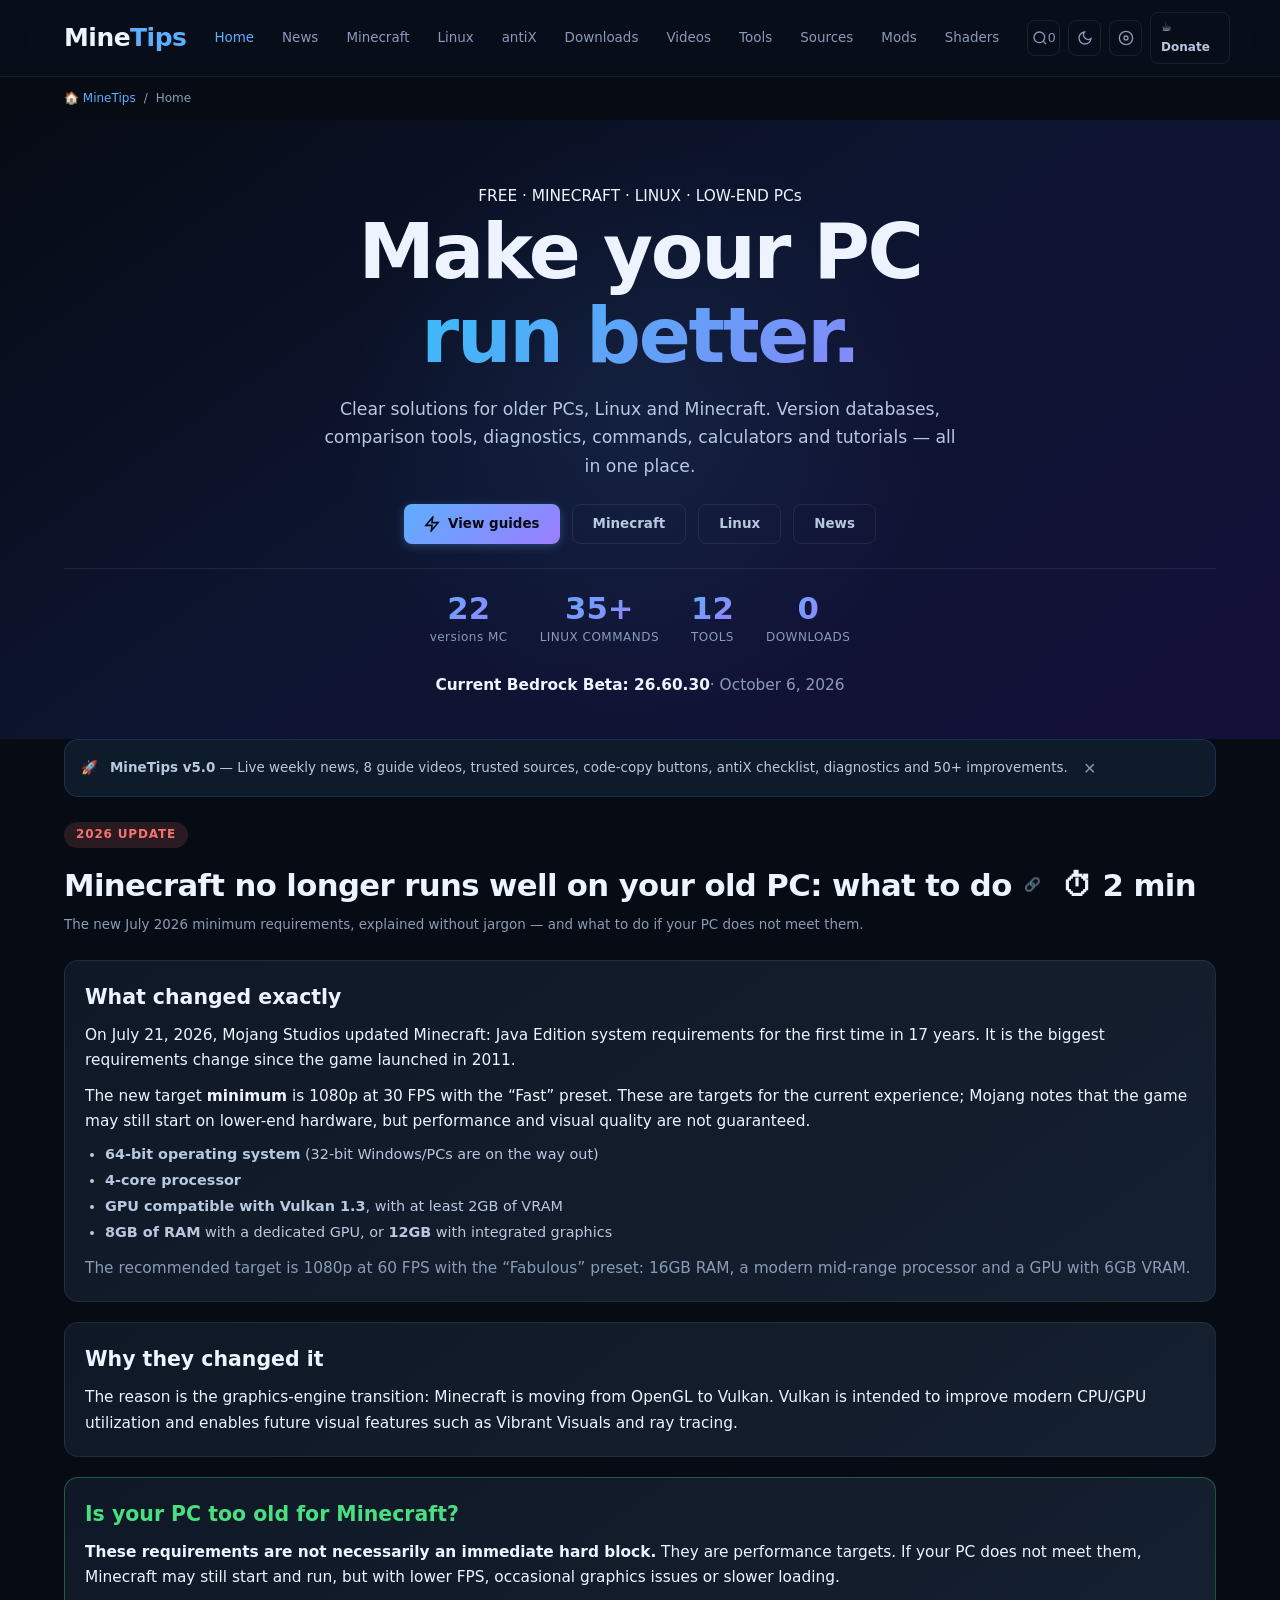
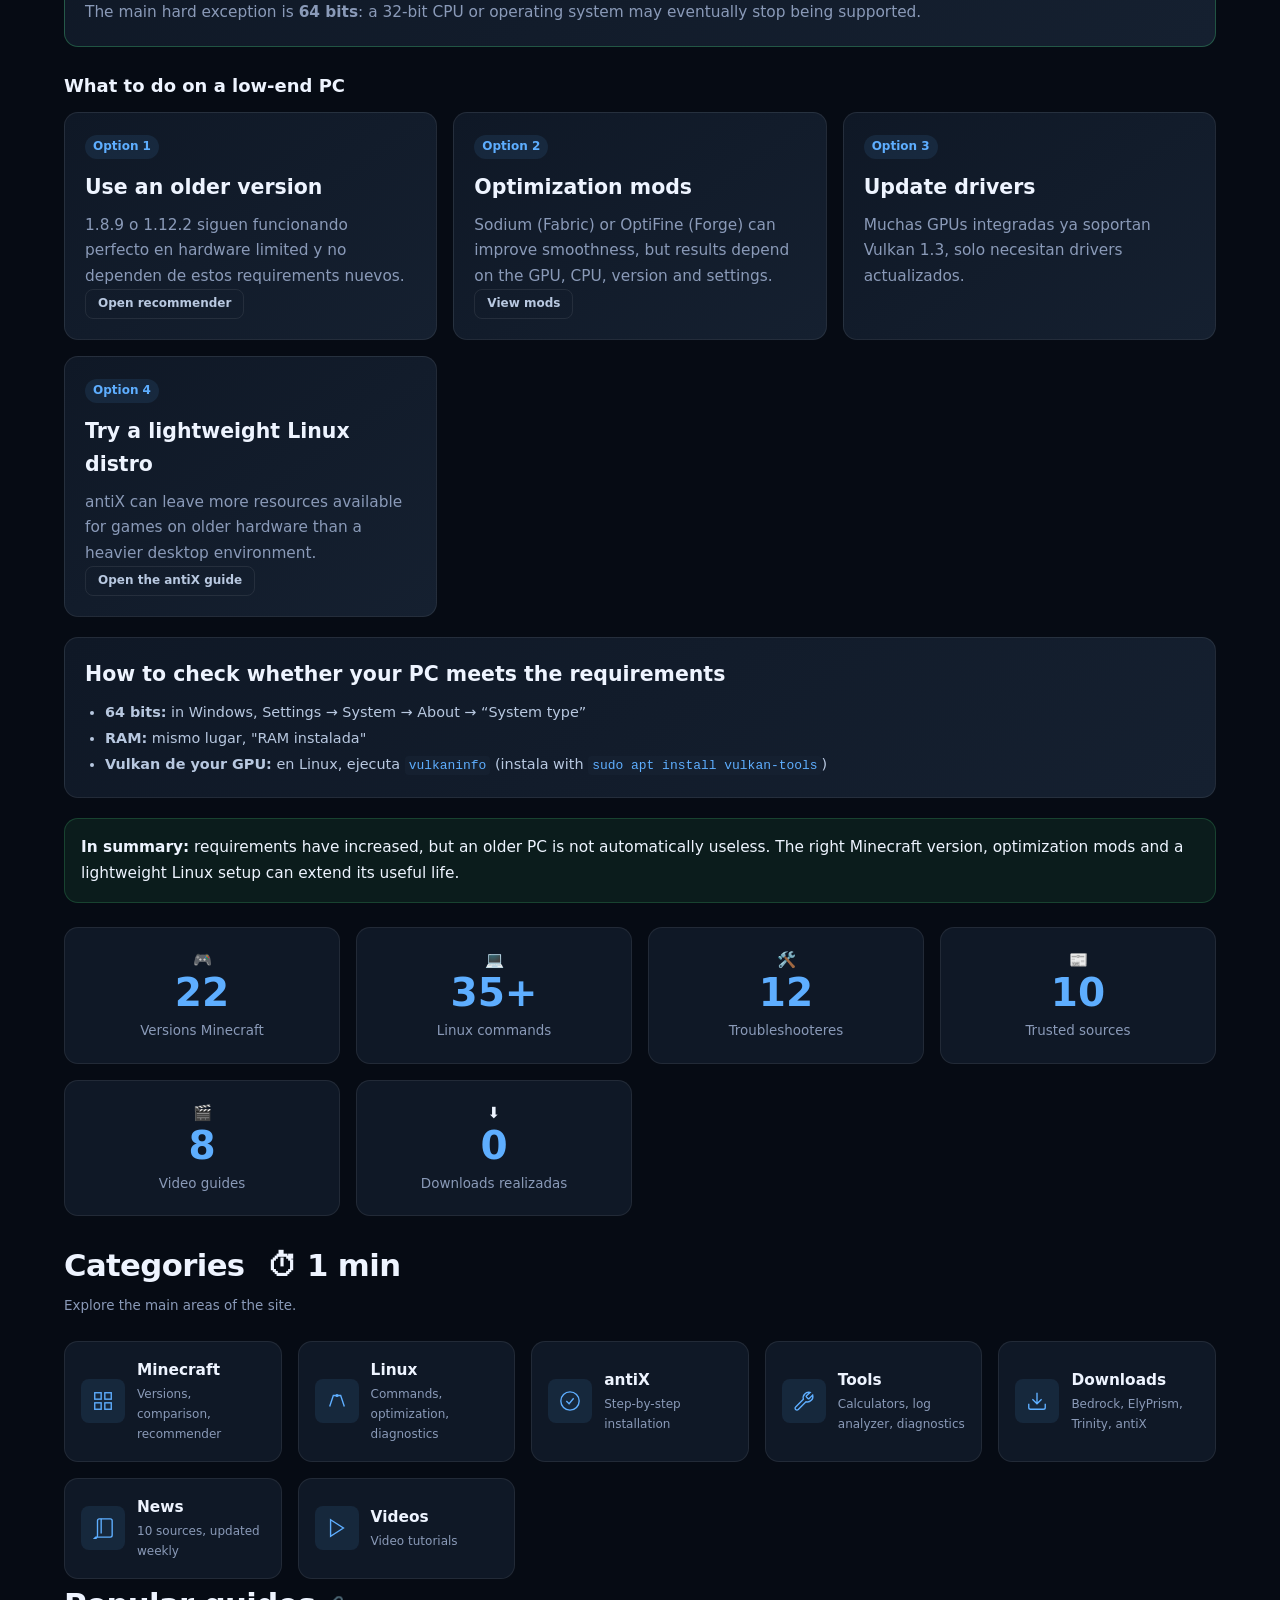
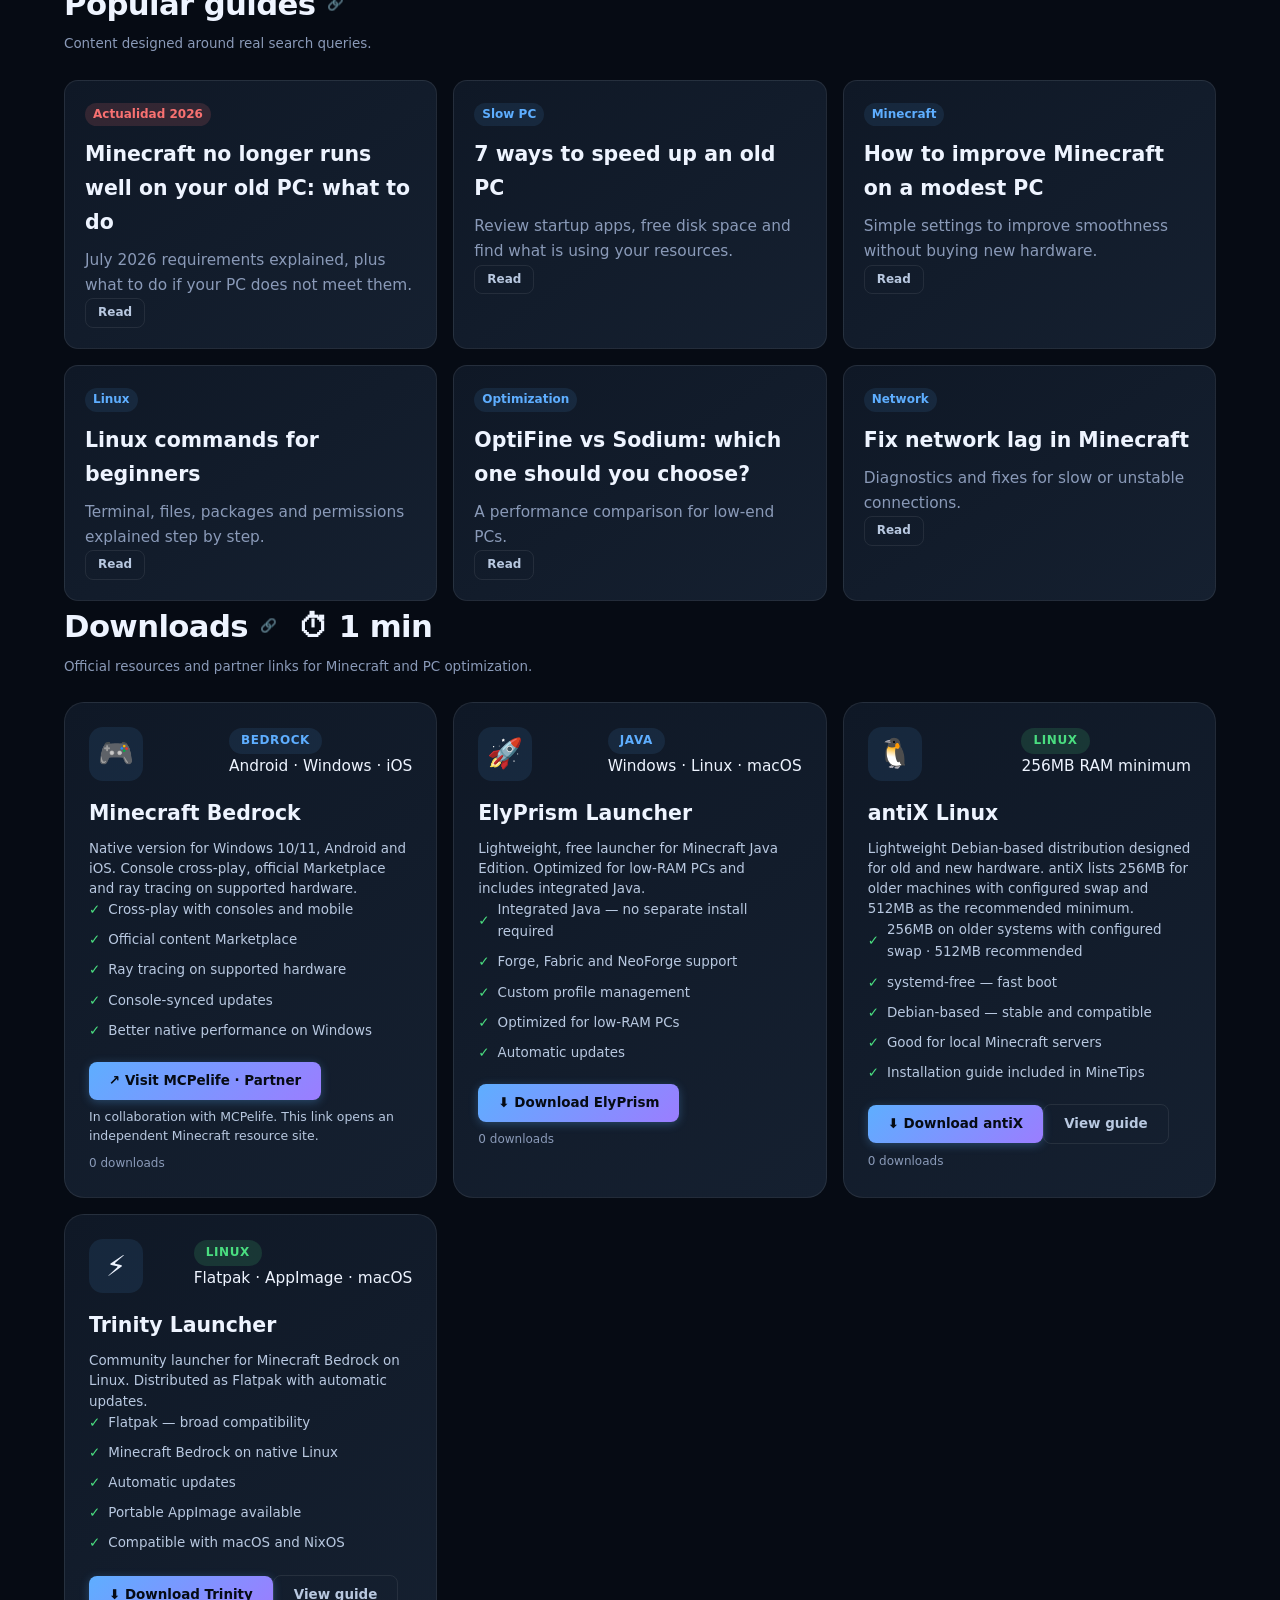
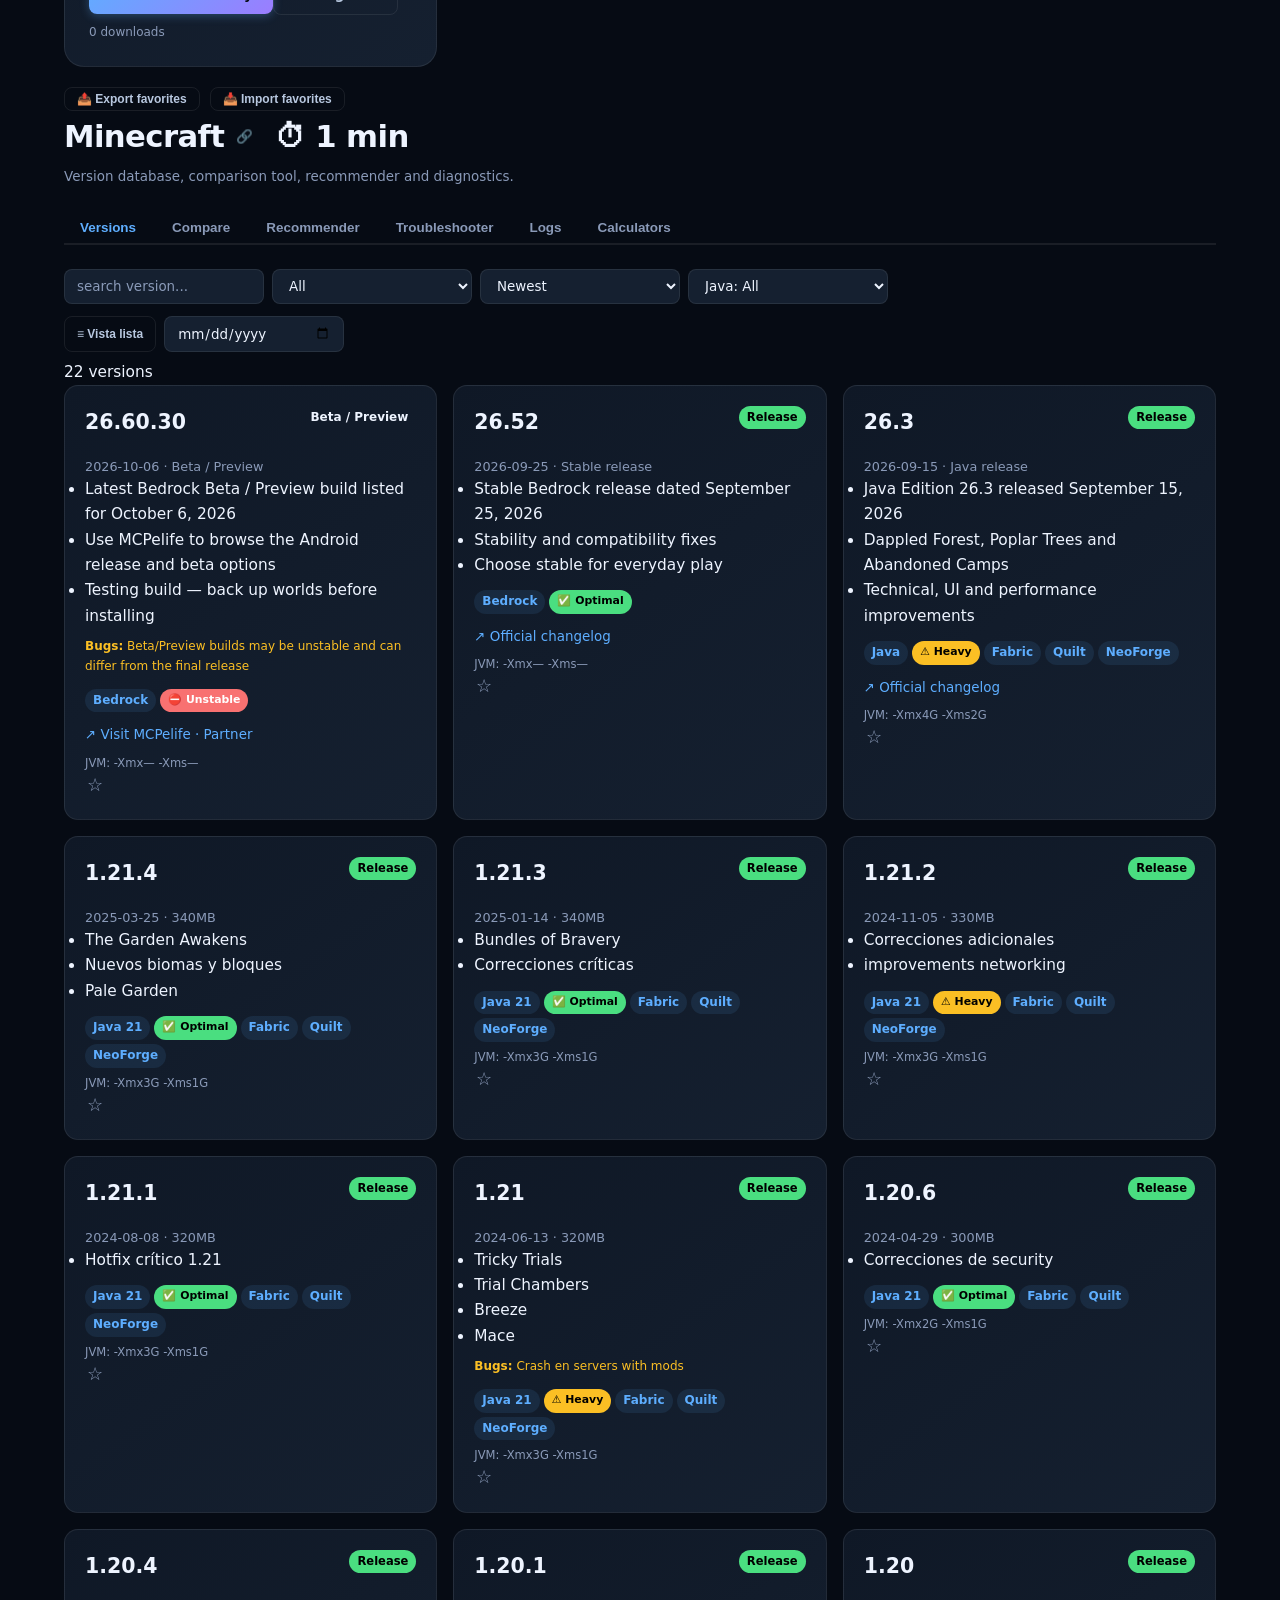
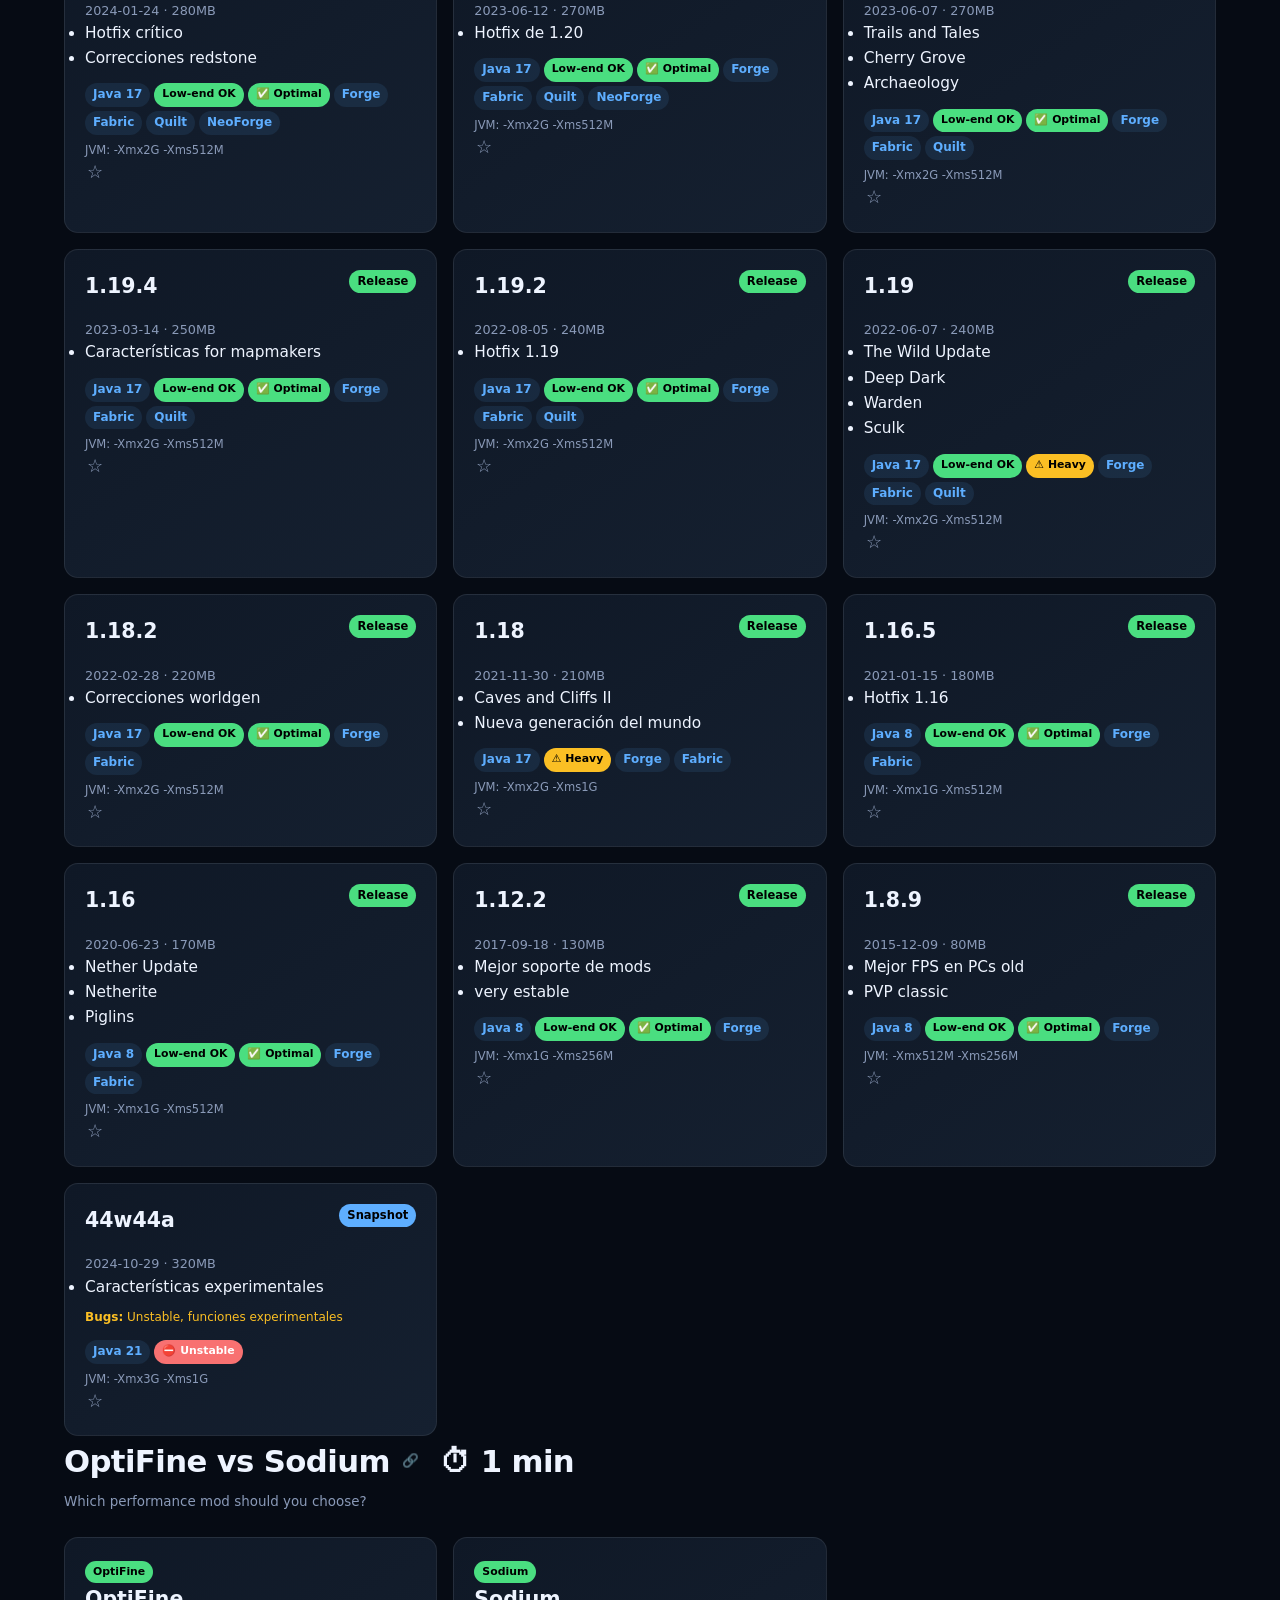
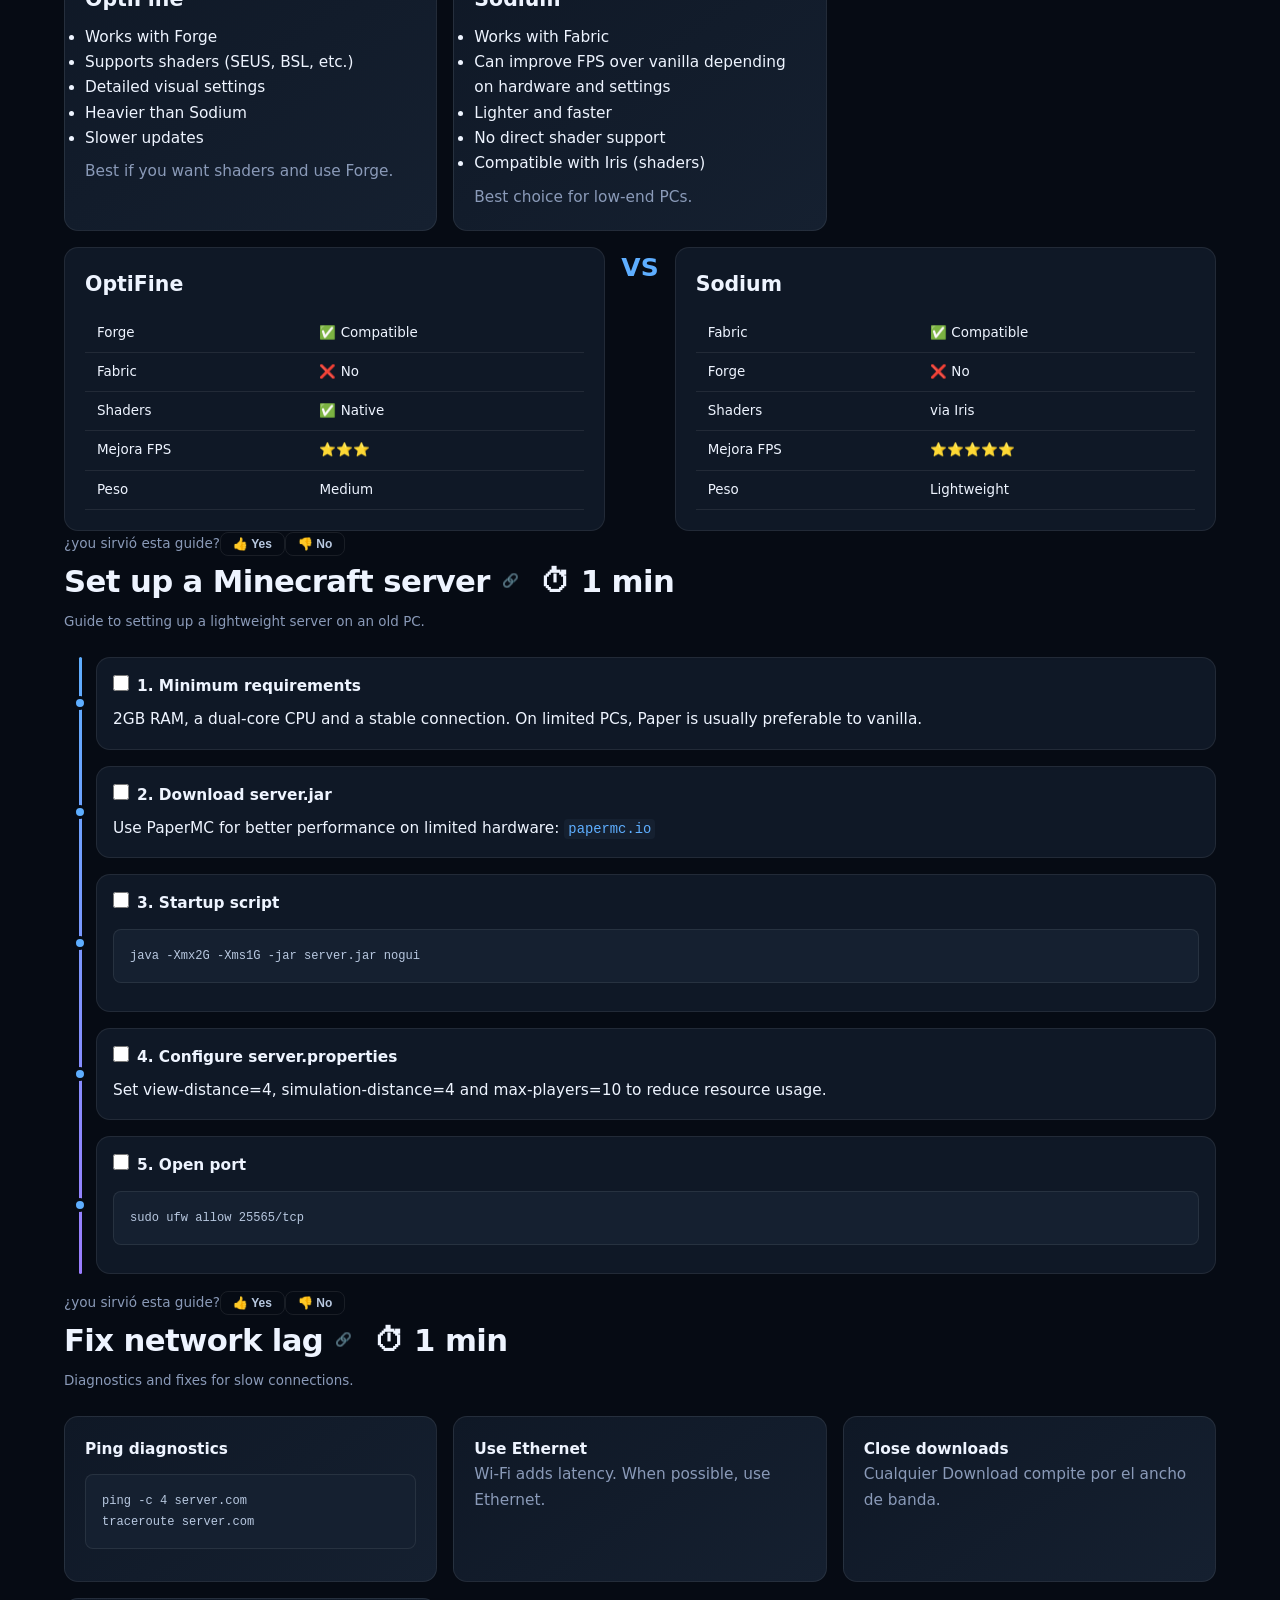
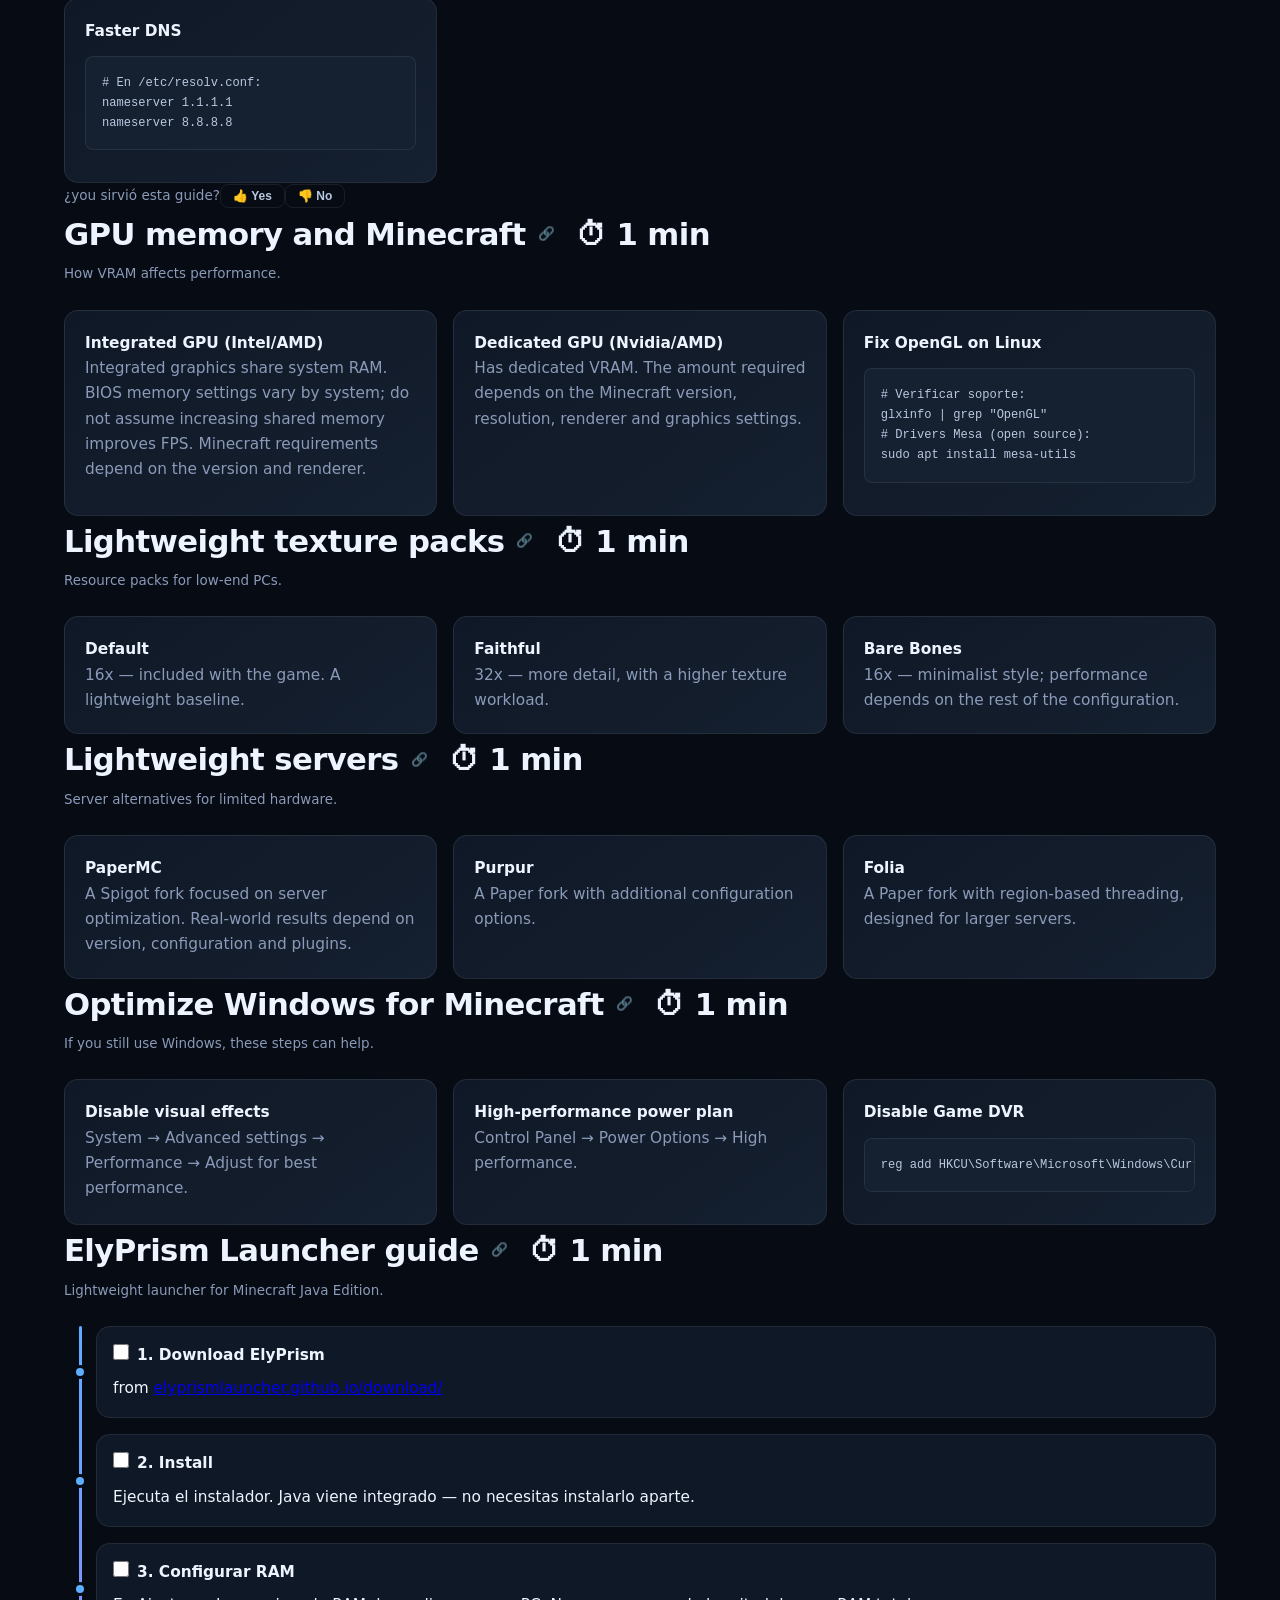
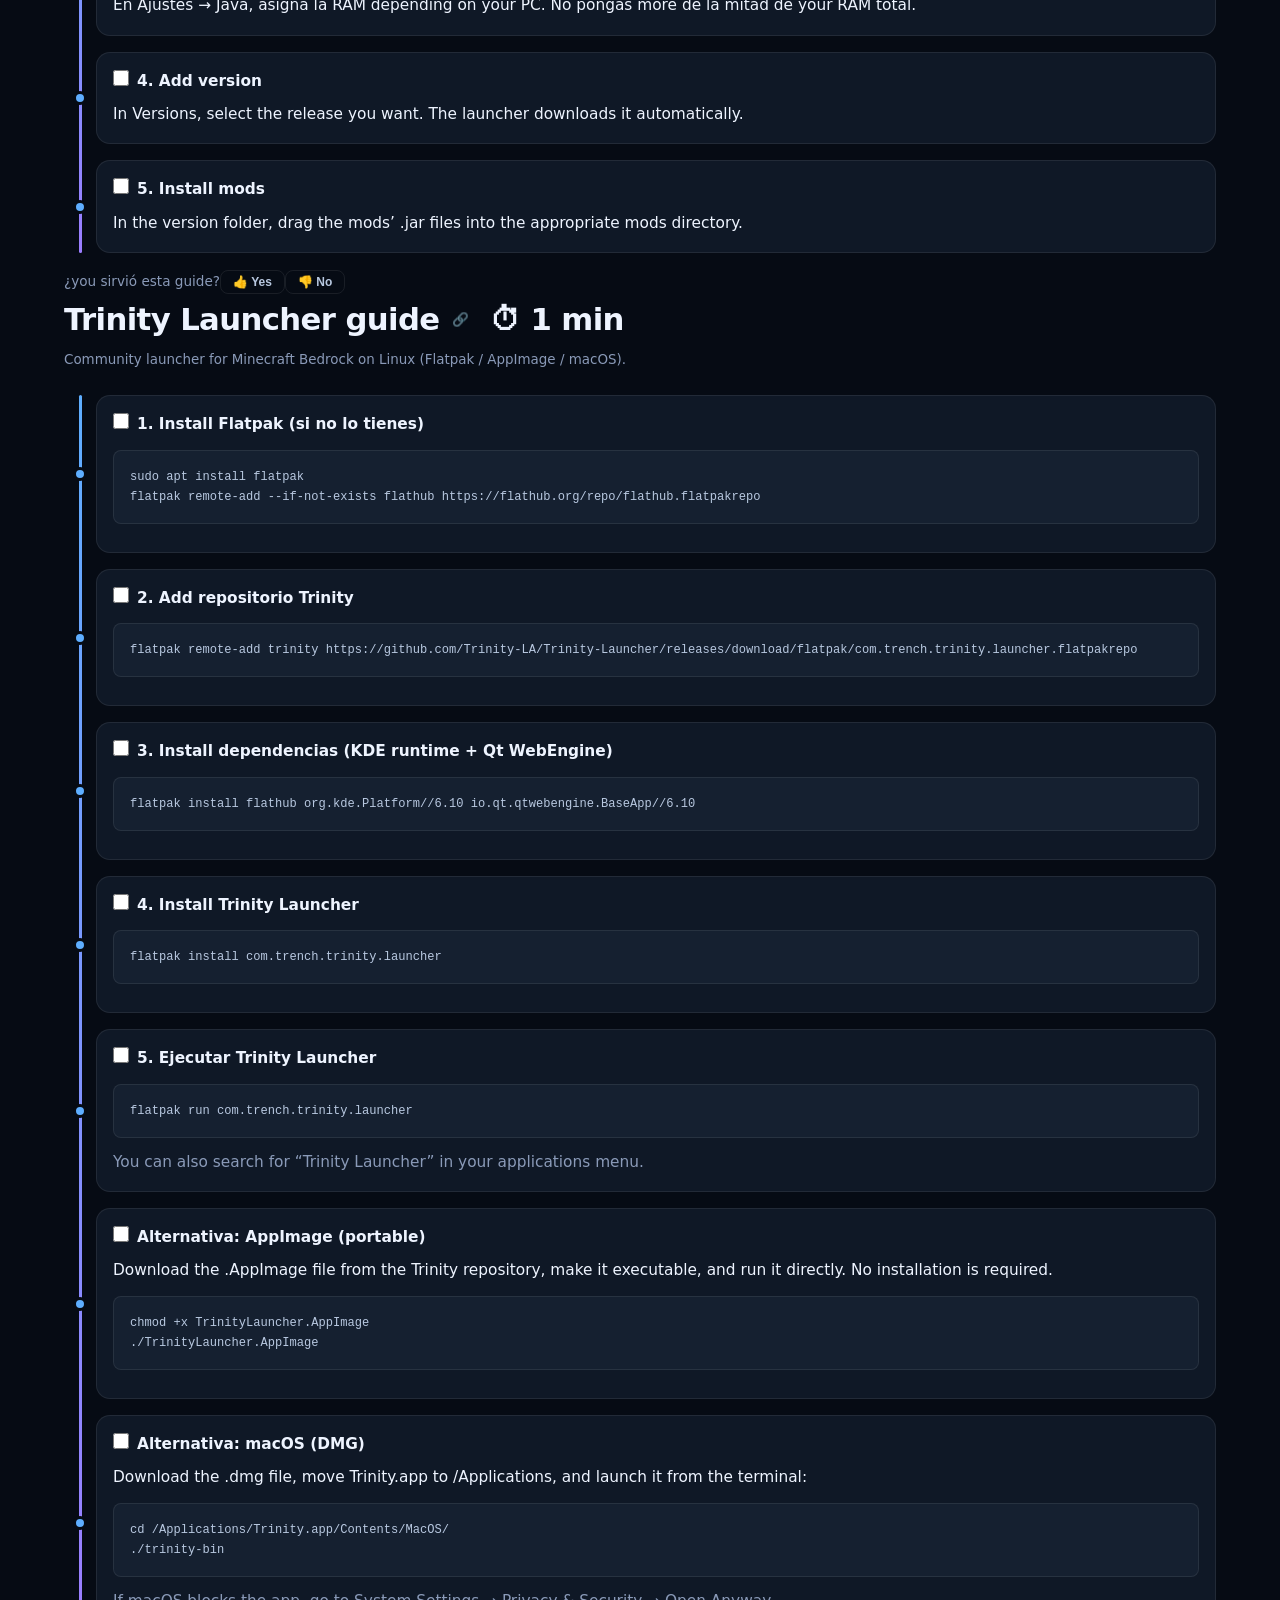
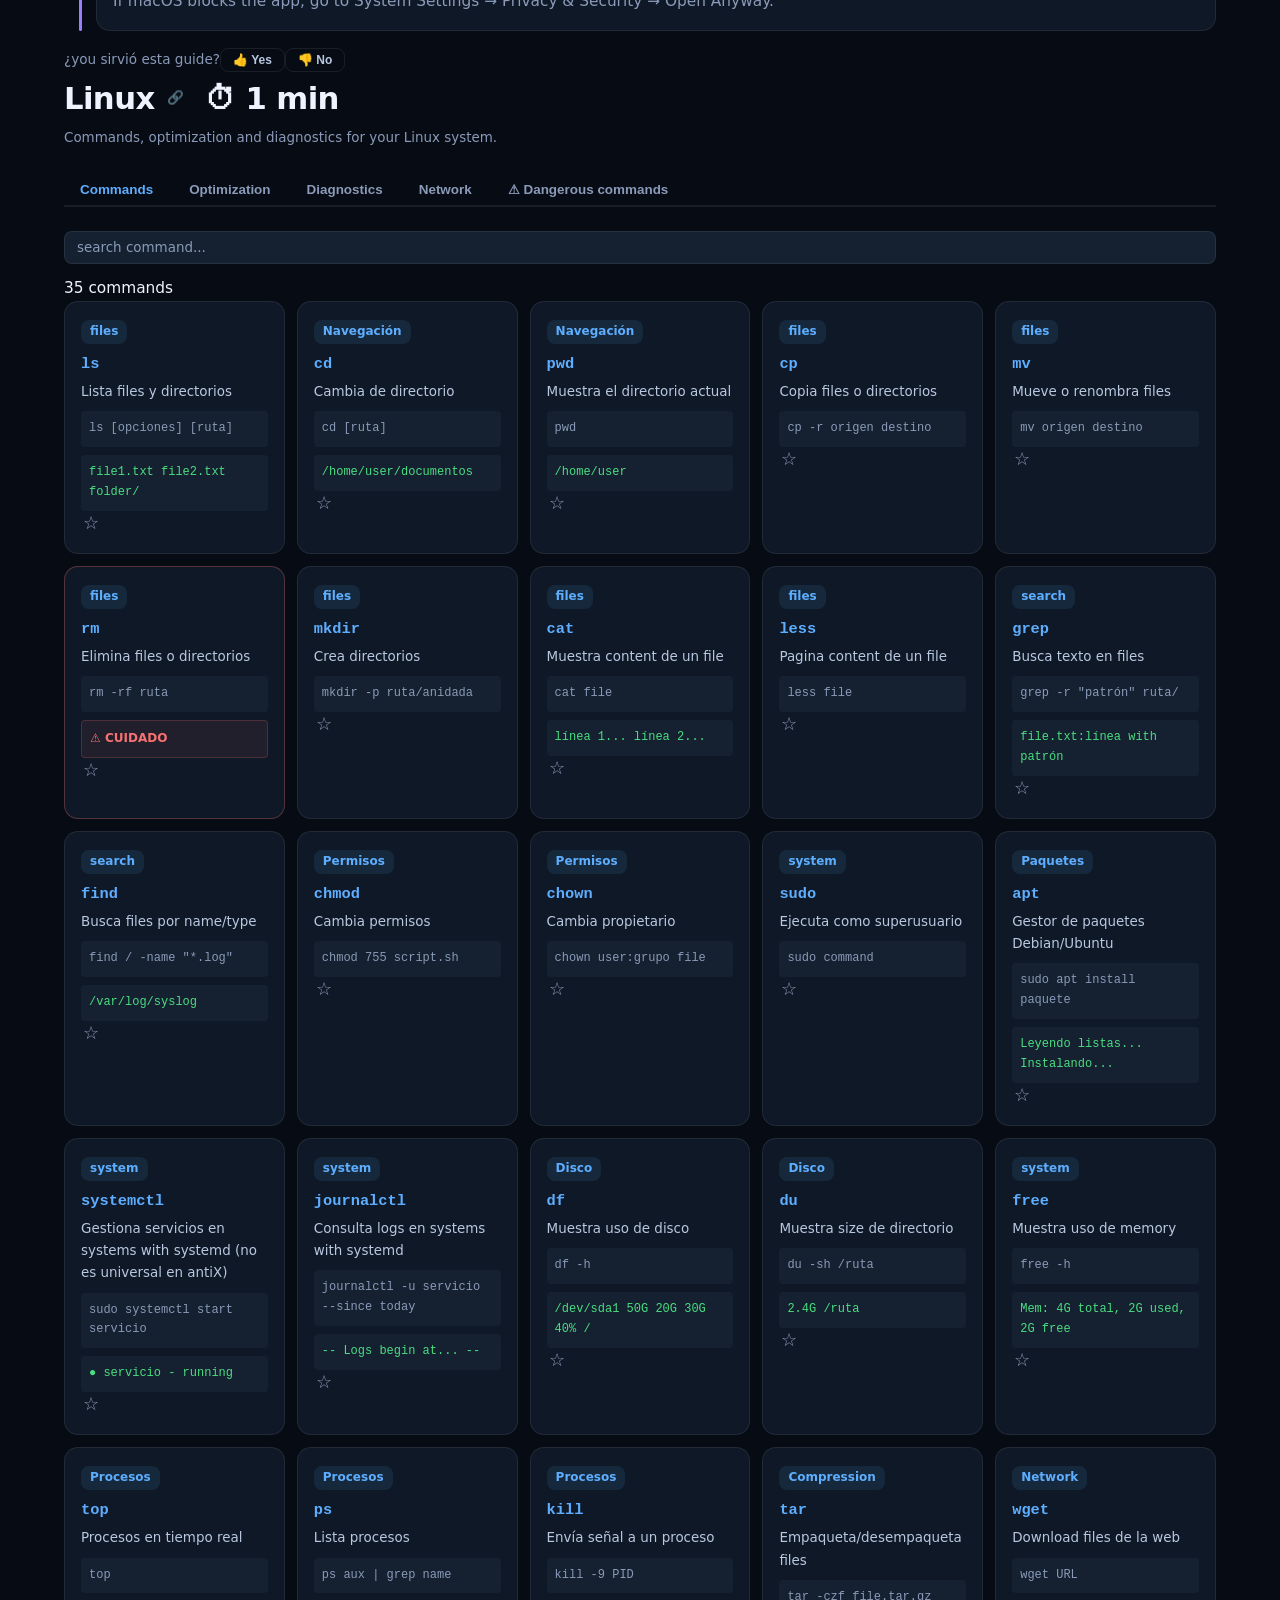
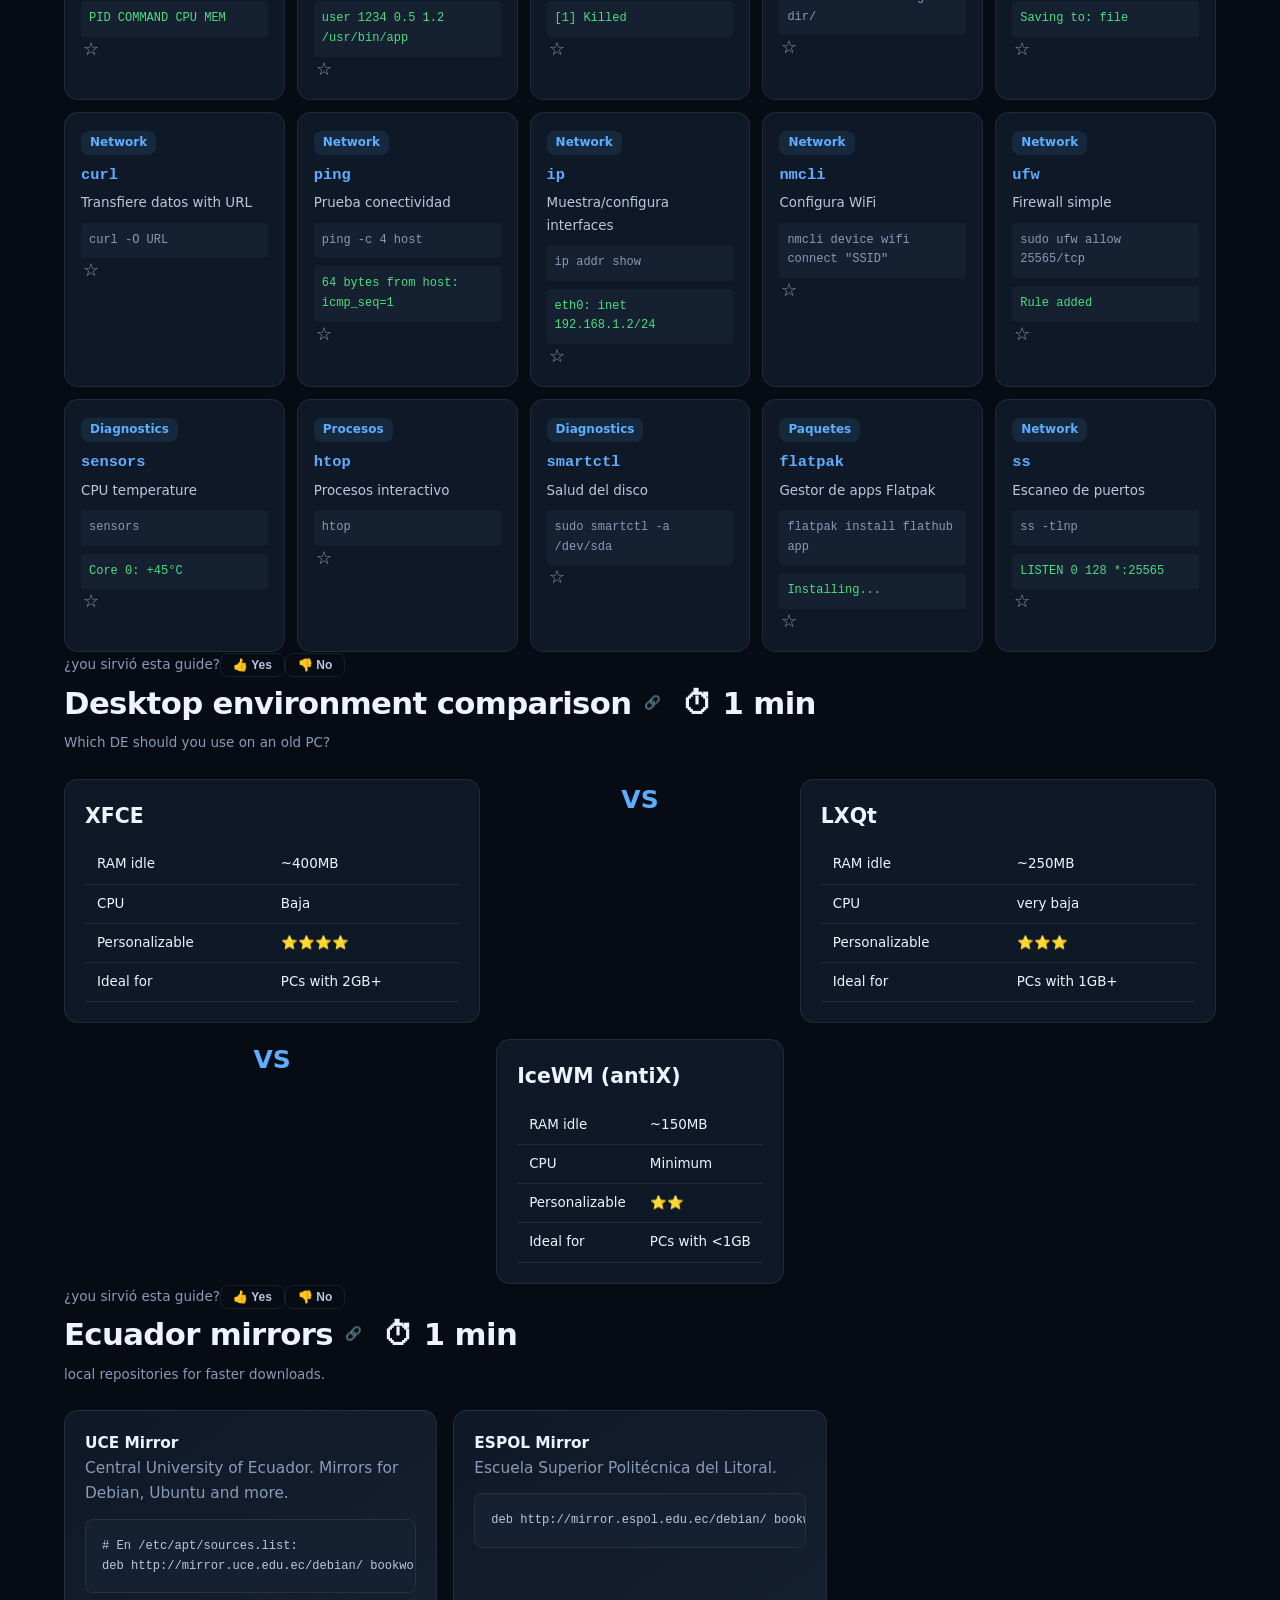
==== commit fc725a2a: "Add files via upload" ====
--- a/index.html
+++ b/index.html
@@ -1,49 +1,48 @@
 <!DOCTYPE html>
-<html lang="en" dir="ltr">
+
+<html dir="ltr" lang="en">
 <head>
-<meta charset="UTF-8">
-<meta http-equiv="Content-Security-Policy" content="default-src 'self'; script-src 'self' 'unsafe-inline'; style-src 'self' 'unsafe-inline' https://fonts.bunny.net; font-src 'self' https://fonts.bunny.net; img-src 'self' https://img.youtube.com data: https:; frame-src https://www.youtube.com; connect-src 'self';">
-<link rel="alternate" hreflang="en" href="https://minetips.com/">
-<link rel="alternate" hreflang="x-default" href="https://minetips.com/">
-<meta name="viewport" content="width=device-width,initial-scale=1">
-<meta name="description" content="MineTips — Centro de conocimiento for Minecraft, Linux y PCs. guides, tutoriales, solución de problems y optimización for PCs de low recursos.">
-<meta name="robots" content="index, follow">
-<meta name="keywords" content="Minecraft, Linux, antiX, low-end PC, optimization, Bedrock beta, Java Edition, 26.60.21, Sodium, OptiFine, Forge, Fabric">
-<link rel="canonical" href="https://minetips.com/">
-<meta name="geo.region" content="EC">
-<meta name="geo.country" content="EC">
-<meta name="geo.placename" content="Ecuador">
-<meta property="og:type" content="website">
-<meta property="og:title" content="MineTips — Minecraft, Linux & Low-End PC Guides">
-<meta property="og:description" content="Clear solutions for older PCs, Linux and Minecraft. Versions, comparison tools, diagnostics, commands and tutorials.">
-<meta property="og:url" content="https://minetips.com/">
-<meta property="og:site_name" content="MineTips">
-<meta property="og:locale" content="en-US">
-<meta property="og:image" content="https://minetips.com/og.png">
-<meta name="twitter:card" content="summary_large_image">
-<meta name="twitter:title" content="MineTips — Minecraft, Linux & Low-End PC Guides">
-<meta name="twitter:description" content="Soluciones claras for PCs old, Linux y Minecraft.">
-<meta name="twitter:image" content="https://minetips.com/og.png">
-<meta name="theme-color" content="#62d6ff">
-<link rel="preconnect" href="https://fonts.bunny.net">
-<link href="https://fonts.bunny.net/css?family=inter:400,500,600,700,800,900&display=swap" rel="stylesheet">
-<title>MineTips — Minecraft, Linux & Low-End PC Guides</title>
-<meta name="google-site-verification" content="KDDS20b6VD2KYoxlyqNzAEEpJ0k8PPq6NI9rYPlybIA" />
+<meta charset="utf-8"/>
+<meta content="default-src 'self'; script-src 'self' 'unsafe-inline'; style-src 'self' 'unsafe-inline' https://fonts.bunny.net; font-src 'self' https://fonts.bunny.net; img-src 'self' https://img.youtube.com data: https:; frame-src https://www.youtube.com https://www.youtube-nocookie.com; connect-src 'self';" http-equiv="Content-Security-Policy"/>
+<link href="https://mineworldhub.github.io/MineTips/" hreflang="en" rel="alternate"/>
+<link href="https://mineworldhub.github.io/MineTips/" hreflang="x-default" rel="alternate"/>
+<meta content="width=device-width,initial-scale=1" name="viewport"/>
+<meta content="MineTips offers Minecraft version updates, Linux guides, PC troubleshooting, and performance tips for low-end computers." name="description"/>
+<meta content="index, follow" name="robots"/>
+<meta content="Minecraft, Linux, antiX, low-end PC, optimization, Minecraft Bedrock 26.52, Bedrock Beta 26.60.30, Java Edition 26.3, Sodium, OptiFine, Forge, Fabric, MCPelife" name="keywords"/>
+<link href="https://mineworldhub.github.io/MineTips/" rel="canonical"/>
+<meta content="EC" name="geo.region"/>
+<meta content="EC" name="geo.country"/>
+<meta content="Ecuador" name="geo.placename"/>
+<meta content="website" property="og:type"/>
+<meta content="MineTips — Minecraft, Linux &amp; Low-End PC Guides" property="og:title"/>
+<meta content="Clear solutions for older PCs, Linux and Minecraft. Versions, comparison tools, diagnostics, commands and tutorials." property="og:description"/>
+<meta content="https://mineworldhub.github.io/MineTips/" property="og:url"/>
+<meta content="MineTips" property="og:site_name"/>
+<meta content="en-US" property="og:locale"/>
+
+<meta content="summary" name="twitter:card"/>
+<meta content="MineTips — Minecraft, Linux &amp; Low-End PC Guides" name="twitter:title"/>
+<meta content="Clear solutions for older PCs, Linux, and Minecraft." name="twitter:description"/>
+
+<meta content="#62d6ff" name="theme-color"/><link rel="icon" href="data:image/svg+xml,%3Csvg xmlns='http://www.w3.org/2000/svg' viewBox='0 0 32 32'%3E%3Crect width='32' height='32' rx='7' fill='%230d1b2a'/%3E%3Cpath d='M7 24V9l9 9 9-9v15' fill='none' stroke='%2362d6ff' stroke-width='3.5' stroke-linejoin='round' stroke-linecap='round'/%3E%3C/svg%3E"/>
+<link href="https://fonts.bunny.net" rel="preconnect"/>
+<link href="https://fonts.bunny.net/css?family=inter:400,500,600,700,800,900&amp;display=swap" rel="stylesheet"/>
+<title>MineTips — Minecraft, Linux &amp; Low-End PC Guides</title>
+<meta content="KDDS20b6VD2KYoxlyqNzAEEpJ0k8PPq6NI9rYPlybIA" name="google-site-verification"/>
 <script type="application/ld+json">
-{"@context":"https://schema.org","@type":"WebSite","name":"MineTips","url":"https://minetips.com/","description":"Knowledge hub for Minecraft, Linux and low-end PCs","inLanguage":"en","potentialAction":{"@type":"SearchAction","target":"https://minetips.com/?q={search_term_string}","query-input":"required name=search_term_string"}}
+{"@context":"https://schema.org","@type":"WebSite","name":"MineTips","url":"https://mineworldhub.github.io/MineTips/","description":"Knowledge hub for Minecraft, Linux and low-end PCs","inLanguage":"en"}
 </script>
 <script type="application/ld+json">
-{"@context":"https://schema.org","@type":"Organization","name":"MineTips","url":"https://minetips.com/","logo":"https://minetips.com/logo.png","sameAs":[]}
+{"@context":"https://schema.org","@type":"Organization","name":"MineTips","url":"https://mineworldhub.github.io/MineTips/","sameAs":[]}
 </script>
 <script type="application/ld+json">
-{"@context":"https://schema.org","@type":"BreadcrumbList","itemListElement":[{"@type":"ListItem","position":1,"name":"Home","item":"https://minetips.com/"},{"@type":"ListItem","position":2,"name":"Minecraft","item":"https://minetips.com/#minecraft"},{"@type":"ListItem","position":3,"name":"Linux","item":"https://minetips.com/#linux"}]}
+{"@context":"https://schema.org","@type":"BreadcrumbList","itemListElement":[{"@type":"ListItem","position":1,"name":"Home","item":"https://mineworldhub.github.io/MineTips/"},{"@type":"ListItem","position":2,"name":"Minecraft","item":"https://mineworldhub.github.io/MineTips/#minecraft"},{"@type":"ListItem","position":3,"name":"Linux","item":"https://mineworldhub.github.io/MineTips/#linux"}]}
 </script>
 <script type="application/ld+json">
-{"@context":"https://schema.org","@type":"WebApplication","name":"MineTips","applicationCategory":"Utility","operatingSystem":"Any","offers":{"@type":"Offer","price":"0","priceCurrency":"USD"},"featureList":"MC VERSIONS, Compare, Recommender, Log analyzer, Linux commands, guide antiX"}
+{"@context":"https://schema.org","@type":"WebApplication","name":"MineTips","applicationCategory":"Utility","operatingSystem":"Any","offers":{"@type":"Offer","price":"0","priceCurrency":"USD"},"featureList":"MC VERSIONS, Compare, Recommender, Log analyzer, Linux commands, antiX guide"}
 </script>
-<script type="application/ld+json">
-{"@context":"https://schema.org","@type":"FAQPage","mainEntity":[{"@type":"Question","name":"How do I install antiX Linux?","acceptedAnswer":{"@type":"Answer","text":"Download la ISO from antixlinux.com, crea un USB booteable with dd o Rufus, arranca from USB, prueba en modo Live y luego ejecuta el instalador from el escritorio."}},{"@type":"Question","name":"What Minecraft version is best for a low-RAM PC?","acceptedAnswer":{"@type":"Answer","text":"for PCs with 2GB de RAM o less, versions como 1.8.9 o 1.12.2 ofrecen mejor performance. use el recomendador interactivo for una sugerencia personalizada."}},{"@type":"Question","name":"How do I download Minecraft Bedrock?","acceptedAnswer":{"@type":"Answer","text":"use la page official de Minecraft for conocer las opciones de compra y Download de Java y Bedrock."}},{"@type":"Question","name":"What is ElyPrism Launcher?","acceptedAnswer":{"@type":"Answer","text":"ElyPrism Launcher es un launcher optimizado y lightweight for ejecutar Minecraft Java Edition. Disponible en elyprismlauncher.github.io/download/"}},{"@type":"Question","name":"What is Trinity Launcher?","acceptedAnswer":{"@type":"Answer","text":"Trinity Launcher es un launcher comunitario for Linux distribuido como Flatpak, compatible with Minecraft Bedrock Edition. Se instala with flatpak install com.trench.trinity.launcher."}},{"@type":"Question","name":"OptiFine or Sodium?","acceptedAnswer":{"@type":"Answer","text":"OptiFine funciona with Forge y añade shaders; Sodium es more lightweight y requiere Fabric. En PCs de low recursos, Sodium rinde mejor."}},{"@type":"Question","name":"How configuro SWAP/zRAM en Linux?","acceptedAnswer":{"@type":"Answer","text":"Crea una partición swap with mkswap, o use zram for compresión en RAM: sudo modprobe zram && echo lz4 | sudo tee /sys/block/zram0/comp_algorithm >/dev/null"}}]}
-</script>
+<script type="application/ld+json">{"@context":"https://schema.org","@type":"FAQPage","mainEntity":[{"@type":"Question","name":"How do I install antiX Linux?","acceptedAnswer":{"@type":"Answer","text":"Download the ISO from antixlinux.com, create a bootable USB drive, boot from it, test the live environment, and launch the installer from the desktop."}},{"@type":"Question","name":"What Minecraft version is best for a low-RAM PC?","acceptedAnswer":{"@type":"Answer","text":"For a PC with 2 GB of RAM or less, older versions such as 1.8.9 or 1.12.2 may be easier to run. Use the recommender for a suggestion based on your hardware."}},{"@type":"Question","name":"How do I download Minecraft Bedrock?","acceptedAnswer":{"@type":"Answer","text":"For official purchasing options, visit Minecraft.net. For Android release listings and APK options, you can also visit MCPelife through our partner link; check the version and device compatibility before installing."}},{"@type":"Question","name":"What is ElyPrism Launcher?","acceptedAnswer":{"@type":"Answer","text":"ElyPrism Launcher is a lightweight launcher for Minecraft Java Edition. Visit elyprismlauncher.github.io/download/ for its downloads."}},{"@type":"Question","name":"What is Trinity Launcher?","acceptedAnswer":{"@type":"Answer","text":"Trinity Launcher is a community launcher for Minecraft Bedrock on Linux, distributed as a Flatpak. Check its official releases and documentation for current installation instructions."}},{"@type":"Question","name":"OptiFine or Sodium?","acceptedAnswer":{"@type":"Answer","text":"OptiFine works with Forge and supports shaders. Sodium is a lightweight renderer for Fabric and can improve performance, depending on the hardware and settings."}},{"@type":"Question","name":"How do I set up swap or zRAM on Linux?","acceptedAnswer":{"@type":"Answer","text":"Create a swap partition or file and enable it with mkswap and swapon, or use zRAM for compressed swap in RAM: load it with sudo modprobe zram, set echo lz4 | sudo tee /sys/block/zram0/comp_algorithm, then echo 2G | sudo tee /sys/block/zram0/disksize, and finish with sudo mkswap /dev/zram0 and sudo swapon -p 100 /dev/zram0."}}]}</script>
 <style>
 :root {
   /* ── Font Scale ─── */
@@ -1660,91 +1659,6 @@
   margin-top: var(--sp-2);
 }
 
-/* ── Terminal Simulator ─────────────────────────────────────── */
-.term-sim {
-  background: var(--bg);
-  border: 1px solid var(--border);
-  border-radius: var(--radius-lg);
-  overflow: hidden;
-  box-shadow: var(--shadow-lg);
-  max-width: 700px;
-  margin: 0 auto;
-}
-.term-bar {
-  display: flex;
-  align-items: center;
-  padding: var(--sp-2) var(--sp-3);
-  background: var(--surface);
-  border-bottom: 1px solid var(--border);
-}
-.term-dots {
-  display: flex;
-  gap: 6px;
-}
-.term-dot {
-  width: 12px;
-  height: 12px;
-  border-radius: 50%;
-}
-.term-body {
-  padding: var(--sp-4);
-  height: 280px;
-  overflow-y: auto;
-  font-family: 'JetBrains Mono', 'Fira Code', monospace;
-  font-size: var(--fs-sm);
-  line-height: 1.5;
-}
-.term-line {
-  margin-bottom: var(--sp-1);
-}
-.term-prompt {
-  color: var(--accent);
-  font-weight: 700;
-}
-.term-input-row {
-  display: flex;
-  align-items: center;
-  padding: var(--sp-2) var(--sp-4);
-  border-top: 1px solid var(--border);
-  background: var(--surface);
-}
-.term-input {
-  flex: 1;
-  background: transparent;
-  border: none;
-  color: var(--fg);
-  font-family: 'JetBrains Mono', 'Fira Code', monospace;
-  font-size: var(--fs-sm);
-  outline: none;
-}
-
-/* ── Glossary ──────────────────────────────────────────────── */
-.glossary-grid {
-  display: grid;
-  grid-template-columns: repeat(auto-fill, minmax(200px, 1fr));
-  gap: var(--sp-3);
-}
-.glossary-item {
-  padding: var(--sp-3) var(--sp-4);
-  background: var(--card);
-  border: 1px solid var(--border);
-  border-radius: var(--radius-sm);
-  transition: all var(--transition-fast);
-}
-.glossary-item:hover {
-  border-color: var(--accent);
-}
-.glossary-item dt {
-  font-weight: 700;
-  color: var(--accent);
-  font-size: var(--fs-base);
-  margin-bottom: var(--sp-1);
-}
-.glossary-item dd {
-  font-size: var(--fs-sm);
-  color: var(--muted);
-  line-height: 1.4;
-}
 
 /* ── FAQ ───────────────────────────────────────────────────── */
 .faq-item {
@@ -2719,7 +2633,6 @@
   .cat-grid { grid-template-columns: 1fr; }
   .footer-grid { grid-template-columns: 1fr; }
   .hero h1 { font-size: var(--fs-2xl); }
-  .glossary-grid { grid-template-columns: 1fr; }
 }
 
 /* ── Print Styles ──────────────────────────────────────────── */
@@ -2822,7 +2735,7 @@
 
 
 /* ── Performance: content-visibility ── */
-#glossary,#changelog,#wishlist,#themes,#about{content-visibility:auto;contain-intrinsic-size:0 500px}
+#changelog,#wishlist,#themes,#about{content-visibility:auto;contain-intrinsic-size:0 500px}
 
 /* ── Quality / accessibility hardening ── */
 .faq-toggle{width:100%;display:flex;align-items:center;justify-content:space-between;gap:16px;background:transparent;border:0;color:var(--fg);text-align:left;font:inherit;font-weight:700;cursor:pointer;padding:0}
@@ -2840,17 +2753,17 @@
 #pageLoader.hide { opacity: 0; pointer-events: none; }
 </style>
 <script type="application/ld+json">
-{"@context":"https://schema.org","@type":"Article","headline":"Complete antiX Linux installation guide","datePublished":"2025-01-01","dateModified":"2026-08-24","author":{"@type":"Organization","name":"MineTips"},"publisher":{"@type":"Organization","name":"MineTips"},"url":"https://minetips.com/#antix","inLanguage":"en"}
+{"@context":"https://schema.org","@type":"Article","headline":"Complete antiX Linux installation guide","datePublished":"2025-01-01","dateModified":"2026-08-24","author":{"@type":"Organization","name":"MineTips"},"publisher":{"@type":"Organization","name":"MineTips"},"url":"https://mineworldhub.github.io/MineTips/#antix","inLanguage":"en"}
 </script>
-</head>
+<style>.ad-container{display:none!important}.lazy-section,.lazy-section:not(.visible){opacity:1!important;transform:none!important;visibility:visible!important;transition:none!important}#pageLoader{animation:pl-out .3s ease 3s forwards}@keyframes pl-out{to{opacity:0;visibility:hidden;pointer-events:none}}</style><noscript><style>#pageLoader{display:none}</style></noscript></head>
 <body>
 <div id="pageLoader"><div class="loader-logo">Mine<span>Tips</span></div><div class="loader-bar"><div class="loader-bar-fill"></div></div><p style="font-size:.78rem;color:var(--muted)">Loading...</p></div>
-<a class="skip-link" href="#home">Skip to content</a>
-<div class="reading-bar" id="readingBar" role="progressbar" aria-label="Progreso de lectura" aria-valuemin="0" aria-valuemax="100" aria-valuenow="0"></div>
+<a class="skip-link" href="#main-content">Skip to content</a>
+<div aria-label="Reading progress" aria-valuemax="100" aria-valuemin="0" aria-valuenow="0" class="reading-bar" id="readingBar" role="progressbar"></div>
 <div class="offline-indicator" id="offlineIndicator">Offline — Limited functionality</div>
-<nav class="navbar" role="navigation" aria-label="Navegación principal">
+<nav aria-label="Main navigation" class="navbar" role="navigation">
 <div class="wrap">
-<a href="#home" class="nav-logo" aria-label="MineTips - Home">Mine<span>Tips</span></a>
+<a aria-label="MineTips - Home" class="nav-logo" href="#home">Mine<span>Tips</span></a>
 <div class="nav-links" id="navLinks" role="menubar">
 <a href="#home" role="menuitem">Home</a>
 <a href="#noticias" role="menuitem">News</a>
@@ -2865,33 +2778,31 @@
 <a href="#shaders" role="menuitem">Shaders</a>
 </div>
 <div class="nav-actions">
-<button class="btn-icon" id="cmdPaletteBtn" aria-label="search (Ctrl+K)" title="search (Ctrl+K)"><svg width="16" height="16" viewBox="0 0 24 24" fill="none" stroke="currentColor" stroke-width="2"><circle cx="11" cy="11" r="8"/><path d="M21 21l-4.35-4.35"/></svg></button>
-<button class="btn-icon" id="themeToggle" aria-label="change tema" title="change tema"><svg width="16" height="16" viewBox="0 0 24 24" fill="none" stroke="currentColor" stroke-width="2" id="themeIcon"><path d="M21 12.79A9 9 0 1 1 11.21 3 7 7 0 0 0 21 12.79z"/></svg></button>
-<button class="btn-icon" id="focusModeBtn" aria-label="Modo enfoque" title="Modo enfoque"><svg width="16" height="16" viewBox="0 0 24 24" fill="none" stroke="currentColor" stroke-width="2"><circle cx="12" cy="12" r="10"/><circle cx="12" cy="12" r="3"/></svg></button>
-<a href="https://ko-fi.com" target="_blank" rel="noopener noreferrer" class="btn btn-sm btn-secondary" style="font-size:.75rem;padding:5px 10px" title="Apoya el proyecto" aria-label="Donate">☕ Donate</a>
-<button class="btn-icon nav-hamburger" id="hamburger" aria-label="open menú" aria-expanded="false"><svg width="18" height="18" viewBox="0 0 24 24" fill="none" stroke="currentColor" stroke-width="2"><path d="M3 12h18M3 6h18M3 18h18"/></svg></button>
+<button aria-label="Search (Ctrl+K)" class="btn-icon" id="cmdPaletteBtn" title="Search (Ctrl+K)"><svg fill="none" height="16" stroke="currentColor" stroke-width="2" viewbox="0 0 24 24" width="16"><circle cx="11" cy="11" r="8"></circle><path d="M21 21l-4.35-4.35"></path></svg></button>
+<button aria-label="Change theme" class="btn-icon" id="themeToggle" title="Change theme"><svg fill="none" height="16" id="themeIcon" stroke="currentColor" stroke-width="2" viewbox="0 0 24 24" width="16"><path d="M21 12.79A9 9 0 1 1 11.21 3 7 7 0 0 0 21 12.79z"></path></svg></button>
+<button aria-label="Focus mode" class="btn-icon" id="focusModeBtn" title="Focus mode"><svg fill="none" height="16" stroke="currentColor" stroke-width="2" viewbox="0 0 24 24" width="16"><circle cx="12" cy="12" r="10"></circle><circle cx="12" cy="12" r="3"></circle></svg></button>
+<a aria-label="Donate" class="btn btn-sm btn-secondary" href="https://ko-fi.com" rel="noopener noreferrer" style="font-size:.75rem;padding:5px 10px" target="_blank" title="Support the project">☕ Donate</a>
+<button aria-expanded="false" aria-label="Open menu" class="btn-icon nav-hamburger" id="hamburger"><svg fill="none" height="18" stroke="currentColor" stroke-width="2" viewbox="0 0 24 24" width="18"><path d="M3 12h18M3 6h18M3 18h18"></path></svg></button>
 </div>
 </div>
 </nav>
-<div class="mobile-overlay" id="mobileOverlay" aria-hidden="true"></div>
-<div class="cmd-overlay" id="cmdOverlay" role="dialog" aria-label="Paleta de commands" aria-modal="true">
+<div aria-hidden="true" class="mobile-overlay" id="mobileOverlay"></div>
+<div aria-label="Command palette" aria-modal="true" class="cmd-overlay" id="cmdOverlay" role="dialog">
 <div class="cmd-dialog">
-<div style="position:relative"><svg class="cmd-icon" width="18" height="18" viewBox="0 0 24 24" fill="none" stroke="currentColor" stroke-width="2"><circle cx="11" cy="11" r="8"/><path d="M21 21l-4.35-4.35"/></svg><input class="cmd-input" id="cmdInput" placeholder="search versions, commands, guides..." autocomplete="off" aria-label="search"></div>
+<div style="position:relative"><svg class="cmd-icon" fill="none" height="18" stroke="currentColor" stroke-width="2" viewbox="0 0 24 24" width="18"><circle cx="11" cy="11" r="8"></circle><path d="M21 21l-4.35-4.35"></path></svg><input aria-label="Search" autocomplete="off" class="cmd-input" id="cmdInput" placeholder="Search versions, commands, guides..."/></div>
 <div class="cmd-results" id="cmdResults" role="listbox"></div>
 </div>
 </div>
-<div class="modal-overlay" id="modalOverlay" role="dialog" aria-modal="true">
+<div aria-modal="true" class="modal-overlay" id="modalOverlay" role="dialog">
 <div class="modal-box" id="modalBox">
-<button class="modal-close" id="modalClose" aria-label="close">&times;</button>
+<button aria-label="Close" class="modal-close" id="modalClose">×</button>
 <div id="modalContent"></div>
 </div>
 </div>
-<div class="toast-container" id="toastContainer" aria-live="polite"></div>
-<button class="back-top" id="backTop" aria-label="Volver arriba" title="Volver arriba"><svg width="18" height="18" viewBox="0 0 24 24" fill="none" stroke="currentColor" stroke-width="2"><path d="M18 15l-6-6-6 6"/></svg></button>
-
-<main id="main-content">
-<div class="wrap"><nav class="breadcrumb" aria-label="Breadcrumb" style="display:flex;align-items:center;gap:4px"><a href="#home">🏠 MineTips</a><span class="sep">/</span><span id="breadcrumbCurrent">Home</span></nav></div>
-
+<div aria-live="polite" class="toast-container" id="toastContainer"></div>
+<button aria-label="Back to top" class="back-top" id="backTop" title="Back to top"><svg fill="none" height="18" stroke="currentColor" stroke-width="2" viewbox="0 0 24 24" width="18"><path d="M18 15l-6-6-6 6"></path></svg></button>
+<main id="main-content" tabindex="-1">
+<div class="wrap"><nav aria-label="Breadcrumb" class="breadcrumb" style="display:flex;align-items:center;gap:4px"><a href="#home">🏠 MineTips</a><span class="sep">/</span><span id="breadcrumbCurrent">Home</span></nav></div>
 <header class="hero" id="home">
 <div class="hero-bg"></div>
 <div class="hero-orb hero-orb-1"></div>
@@ -2899,14 +2810,14 @@
 <div class="hero-orb hero-orb-3"></div>
 <div class="wrap hero-content">
 <div class="hero-badge">
-  <span class="badge-dot"></span>
-  <span>FREE · MINECRAFT · LINUX · LOW-END PCs</span>
-</div>
-<h1>Make your PC<br><span class="highlight">run better.</span></h1>
+<span class="badge-dot"></span>
+<span>FREE · MINECRAFT · LINUX · LOW-END PCs</span>
+</div>
+<h1>Make your PC<br/><span class="highlight">run better.</span></h1>
 <p class="hero-desc">Clear solutions for older PCs, Linux and Minecraft. Version databases, comparison tools, diagnostics, commands, calculators and tutorials — all in one place.</p>
 <div class="hero-btns">
 <a class="btn btn-primary btn-lg" href="#guias">
-  <svg width="16" height="16" viewBox="0 0 24 24" fill="none" stroke="currentColor" stroke-width="2.5"><path d="M13 2L3 14h9l-1 8 10-12h-9l1-8z"/></svg>
+<svg fill="none" height="16" stroke="currentColor" stroke-width="2.5" viewbox="0 0 24 24" width="16"><path d="M13 2L3 14h9l-1 8 10-12h-9l1-8z"></path></svg>
   View guides
 </a>
 <a class="btn btn-secondary btn-lg" href="#minecraft">Minecraft</a>
@@ -2914,27 +2825,23 @@
 <a class="btn btn-secondary btn-lg" href="#noticias">News</a>
 </div>
 <div class="hero-stats-mini">
-  <div class="hero-stat"><span class="hero-stat-num" id="heroVersionCount">0</span><span class="hero-stat-label">versions MC</span></div>
-  <div class="hero-stat"><span class="hero-stat-num">35+</span><span class="hero-stat-label">LINUX COMMANDS</span></div>
-  <div class="hero-stat"><span class="hero-stat-num">12</span><span class="hero-stat-label">TOOLS</span></div>
-  <div class="hero-stat"><span class="hero-stat-num" id="heroDownloads">0</span><span class="hero-stat-label">DOWNLOADS</span></div>
+<div class="hero-stat"><span class="hero-stat-num" id="heroVersionCount">0</span><span class="hero-stat-label">versions MC</span></div>
+<div class="hero-stat"><span class="hero-stat-num">35+</span><span class="hero-stat-label">LINUX COMMANDS</span></div>
+<div class="hero-stat"><span class="hero-stat-num">12</span><span class="hero-stat-label">TOOLS</span></div>
+<div class="hero-stat"><span class="hero-stat-num" id="heroDownloads">0</span><span class="hero-stat-label">DOWNLOADS</span></div>
 </div>
 <div id="mojangStatusWrap" style="margin-top:var(--sp-6)"></div>
-<div class="current-beta-badge" style="margin-top:12px"><span class="status-dot status-warn"></span><strong>Current Bedrock Beta: 26.60.21</strong><span class="muted">· September 2, 2026</span></div>
+<div class="current-beta-badge" style="margin-top:12px"><span class="status-dot status-warn"></span><strong>Current Bedrock Beta: 26.60.30</strong><span class="muted">· October 6, 2026</span></div>
 </div>
 </header>
-
-<div class="wrap"><div class="update-banner" id="updateBanner" role="status"><span class="ub-icon">🚀</span><span><strong>MineTips v5.0</strong> — Live weekly news, 8 guide videos, trusted sources, code-copy buttons, antiX checklist, terminal history and 50+ improvements.</span><button class="ub-close" aria-label="close aviso">&times;</button></div></div>
-
+<div class="wrap"><div class="update-banner" id="updateBanner" role="status"><span class="ub-icon">🚀</span><span><strong>MineTips v5.0</strong> — Live weekly news, 8 guide videos, trusted sources, code-copy buttons, antiX checklist, diagnostics and 50+ improvements.</span><button aria-label="Dismiss notice" class="ub-close">×</button></div></div>
 <div class="wrap"><div class="ad-container" id="ad-top"><strong>ADVERTISEMENT</strong><small>Ad space</small></div></div>
-
-<section class="wrap lazy-section" id="guide-requirements-2026" aria-labelledby="req2026Title">
+<section aria-labelledby="req2026Title" class="wrap lazy-section" id="guide-requirements-2026">
 <div class="section-head">
-  <span class="section-label" style="background:rgba(248,113,113,.15);color:var(--danger)">2026 UPDATE</span>
-  <h2 id="req2026Title">Minecraft no longer runs well on your old PC: what to do <span class="share-anchor" data-share="requirements-2026" title="Share">🔗</span></h2>
-  <p class="muted">The new July 2026 minimum requirements, explained without jargon — and what to do if your PC does not meet them.</p>
-</div>
-
+<span class="section-label" style="background:rgba(248,113,113,.15);color:var(--danger)">2026 UPDATE</span>
+<h2 id="req2026Title">Minecraft no longer runs well on your old PC: what to do <span class="share-anchor" data-share="requirements-2026" title="Share">🔗</span></h2>
+<p class="muted">The new July 2026 minimum requirements, explained without jargon — and what to do if your PC does not meet them.</p>
+</div>
 <div class="card" style="margin-bottom:20px">
 <h3>What changed exactly</h3>
 <p>On July 21, 2026, Mojang Studios updated Minecraft: Java Edition system requirements for the first time in 17 years. It is the biggest requirements change since the game launched in 2011.</p>
@@ -2945,20 +2852,17 @@
 <li><strong>GPU compatible with Vulkan 1.3</strong>, with at least 2GB of VRAM</li>
 <li><strong>8GB of RAM</strong> with a dedicated GPU, or <strong>12GB</strong> with integrated graphics</li>
 </ul>
-<p style="margin-top:10px" class="muted">The recommended target is 1080p at 60 FPS with the “Fabulous” preset: 16GB RAM, a modern mid-range processor and a GPU with 6GB VRAM.</p>
-</div>
-
+<p class="muted" style="margin-top:10px">The recommended target is 1080p at 60 FPS with the “Fabulous” preset: 16GB RAM, a modern mid-range processor and a GPU with 6GB VRAM.</p>
+</div>
 <div class="card" style="margin-bottom:20px">
 <h3>Why they changed it</h3>
 <p>The reason is the graphics-engine transition: Minecraft is moving from OpenGL to Vulkan. Vulkan is intended to improve modern CPU/GPU utilization and enables future visual features such as Vibrant Visuals and ray tracing.</p>
 </div>
-
 <div class="card" style="margin-bottom:20px;border-color:rgba(74,222,128,.3)">
 <h3 style="color:var(--ok)">Is your PC too old for Minecraft?</h3>
 <p><strong>These requirements are not necessarily an immediate hard block.</strong> They are performance targets. If your PC does not meet them, Minecraft may still start and run, but with lower FPS, occasional graphics issues or slower loading.</p>
-<p style="margin-top:10px" class="muted">The main hard exception is <strong>64 bits</strong>: a 32-bit CPU or operating system may eventually stop being supported.</p>
-</div>
-
+<p class="muted" style="margin-top:10px">The main hard exception is <strong>64 bits</strong>: a 32-bit CPU or operating system may eventually stop being supported.</p>
+</div>
 <h3 style="margin:24px 0 12px">What to do on a low-end PC</h3>
 <div class="version-grid">
 <article class="card"><span class="tag">Option 1</span><h3>Use an older version</h3><p class="muted">1.8.9 o 1.12.2 siguen funcionando perfecto en hardware limited y no dependen de estos requirements nuevos.</p><a class="btn btn-sm btn-secondary" href="#mc-recommender">Open recommender</a></article>
@@ -2966,7 +2870,6 @@
 <article class="card"><span class="tag">Option 3</span><h3>Update drivers</h3><p class="muted">Muchas GPUs integradas ya soportan Vulkan 1.3, solo necesitan drivers actualizados.</p></article>
 <article class="card"><span class="tag">Option 4</span><h3>Try a lightweight Linux distro</h3><p class="muted">antiX can leave more resources available for games on older hardware than a heavier desktop environment.</p><a class="btn btn-sm btn-secondary" href="#antix">Open the antiX guide</a></article>
 </div>
-
 <div class="card" style="margin-top:20px">
 <h3>How to check whether your PC meets the requirements</h3>
 <ul style="padding-left:20px;color:var(--fg-secondary);font-size:.9rem;margin-top:8px;line-height:1.8">
@@ -2975,39 +2878,34 @@
 <li><strong>Vulkan de your GPU:</strong> en Linux, ejecuta <code>vulkaninfo</code> (instala with <code>sudo apt install vulkan-tools</code>)</li>
 </ul>
 </div>
-
 <div class="ts-answer" style="margin-top:20px">
 <strong>In summary:</strong> requirements have increased, but an older PC is not automatically useless. The right Minecraft version, optimization mods and a lightweight Linux setup can extend its useful life.
 </div>
 </section>
-
-<section class="wrap lazy-section" aria-label="Estadísticas">
+<section aria-label="Stats" class="wrap lazy-section">
 <div class="stats-bar">
 <div class="stat-card"><span class="stat-icon">🎮</span><div class="stat-num" id="statVersions">0</div><div class="stat-label">Versions Minecraft</div></div>
 <div class="stat-card"><span class="stat-icon">💻</span><div class="stat-num" id="statCmds">35+</div><div class="stat-label">Linux commands</div></div>
 <div class="stat-card"><span class="stat-icon">🛠️</span><div class="stat-num">12</div><div class="stat-label">Troubleshooteres</div></div>
 <div class="stat-card"><span class="stat-icon">📰</span><div class="stat-num" id="statSources">10</div><div class="stat-label">Trusted sources</div></div>
-<div class="stat-card"><span class="stat-icon">🎬</span><div class="stat-num">8</div><div class="stat-label">Videos de guide</div></div>
+<div class="stat-card"><span class="stat-icon">🎬</span><div class="stat-num">8</div><div class="stat-label">Video guides</div></div>
 <div class="stat-card"><span class="stat-icon">⬇️</span><div class="stat-num" id="statDownloads">0</div><div class="stat-label">Downloads realizadas</div></div>
 </div>
 </section>
-
-<section class="wrap lazy-section" id="guias" aria-labelledby="catTitle">
+<section aria-labelledby="catTitle" class="wrap lazy-section" id="guias">
 <div class="section-head"><h2 id="catTitle">Categories</h2><p class="muted">Explore the main areas of the site.</p></div>
 <div class="cat-grid">
-<a href="#minecraft" class="cat-card"><div class="cat-icon"><svg width="22" height="22" viewBox="0 0 24 24" fill="none" stroke="var(--accent)" stroke-width="1.5"><rect x="3" y="3" width="7" height="7"/><rect x="14" y="3" width="7" height="7"/><rect x="3" y="14" width="7" height="7"/><rect x="14" y="14" width="7" height="7"/></svg></div><div><h3>Minecraft</h3><p>Versions, comparison, recommender</p></div></a>
-<a href="#linux" class="cat-card"><div class="cat-icon"><svg width="22" height="22" viewBox="0 0 24 24" fill="none" stroke="var(--accent)" stroke-width="1.5"><path d="M4 18l4-12h8l4 12"/><circle cx="12" cy="6" r="1"/></svg></div><div><h3>Linux</h3><p>Commands, optimization, diagnostics</p></div></a>
-<a href="#antix" class="cat-card"><div class="cat-icon"><svg width="22" height="22" viewBox="0 0 24 24" fill="none" stroke="var(--accent)" stroke-width="1.5"><circle cx="12" cy="12" r="10"/><path d="M8 12l3 3 5-6"/></svg></div><div><h3>antiX</h3><p>Step-by-step installation</p></div></a>
-<a href="#tools" class="cat-card"><div class="cat-icon"><svg width="22" height="22" viewBox="0 0 24 24" fill="none" stroke="var(--accent)" stroke-width="1.5"><path d="M14.7 6.3a1 1 0 0 0 0 1.4l1.6 1.6a1 1 0 0 0 1.4 0l3.77-3.77a6 6 0 0 1-7.33 7.33l-8.4 8.4a2 2 0 0 1-2.83-2.83l8.4-8.4a6 6 0 0 1 7.33-7.33z"/></svg></div><div><h3>Tools</h3><p>Calculators, terminal simulator, log analyzer</p></div></a>
-<a href="#downloads" class="cat-card"><div class="cat-icon"><svg width="22" height="22" viewBox="0 0 24 24" fill="none" stroke="var(--accent)" stroke-width="1.5"><path d="M21 15v4a2 2 0 0 1-2 2H5a2 2 0 0 1-2-2v-4M7 10l5 5 5-5M12 15V3"/></svg></div><div><h3>Downloads</h3><p>Bedrock, ElyPrism, Trinity, antiX</p></div></a>
-<a href="#noticias" class="cat-card"><div class="cat-icon"><svg width="22" height="22" viewBox="0 0 24 24" fill="none" stroke="var(--accent)" stroke-width="1.5"><path d="M4 22h16a2 2 0 0 0 2-2V4a2 2 0 0 0-2-2H8a2 2 0 0 0-2 2v16a4 4 0 0 1-4 4z"/><path d="M10 2v16"/></svg></div><div><h3>News</h3><p>10 sources, updated weekly</p></div></a>
-<a href="#videos" class="cat-card"><div class="cat-icon"><svg width="22" height="22" viewBox="0 0 24 24" fill="none" stroke="var(--accent)" stroke-width="1.5"><polygon points="5 3 19 12 5 21 5 3"/></svg></div><div><h3>Videos</h3><p>Video tutorials</p></div></a>
-<a href="#glossary" class="cat-card"><div class="cat-icon"><svg width="22" height="22" viewBox="0 0 24 24" fill="none" stroke="var(--accent)" stroke-width="1.5"><path d="M4 19.5A2.5 2.5 0 0 1 6.5 17H20"/><path d="M6.5 2H20v20H6.5A2.5 2.5 0 0 1 4 19.5v-15A2.5 2.5 0 0 1 6.5 2z"/></svg></div><div><h3>Glosario</h3><p>Technical terms explained</p></div></a>
+<a class="cat-card" href="#minecraft"><div class="cat-icon"><svg fill="none" height="22" stroke="var(--accent)" stroke-width="1.5" viewbox="0 0 24 24" width="22"><rect height="7" width="7" x="3" y="3"></rect><rect height="7" width="7" x="14" y="3"></rect><rect height="7" width="7" x="3" y="14"></rect><rect height="7" width="7" x="14" y="14"></rect></svg></div><div><h3>Minecraft</h3><p>Versions, comparison, recommender</p></div></a>
+<a class="cat-card" href="#linux"><div class="cat-icon"><svg fill="none" height="22" stroke="var(--accent)" stroke-width="1.5" viewbox="0 0 24 24" width="22"><path d="M4 18l4-12h8l4 12"></path><circle cx="12" cy="6" r="1"></circle></svg></div><div><h3>Linux</h3><p>Commands, optimization, diagnostics</p></div></a>
+<a class="cat-card" href="#antix"><div class="cat-icon"><svg fill="none" height="22" stroke="var(--accent)" stroke-width="1.5" viewbox="0 0 24 24" width="22"><circle cx="12" cy="12" r="10"></circle><path d="M8 12l3 3 5-6"></path></svg></div><div><h3>antiX</h3><p>Step-by-step installation</p></div></a>
+<a class="cat-card" href="#tools"><div class="cat-icon"><svg fill="none" height="22" stroke="var(--accent)" stroke-width="1.5" viewbox="0 0 24 24" width="22"><path d="M14.7 6.3a1 1 0 0 0 0 1.4l1.6 1.6a1 1 0 0 0 1.4 0l3.77-3.77a6 6 0 0 1-7.33 7.33l-8.4 8.4a2 2 0 0 1-2.83-2.83l8.4-8.4a6 6 0 0 1 7.33-7.33z"></path></svg></div><div><h3>Tools</h3><p>Calculators, log analyzer, diagnostics</p></div></a>
+<a class="cat-card" href="#downloads"><div class="cat-icon"><svg fill="none" height="22" stroke="var(--accent)" stroke-width="1.5" viewbox="0 0 24 24" width="22"><path d="M21 15v4a2 2 0 0 1-2 2H5a2 2 0 0 1-2-2v-4M7 10l5 5 5-5M12 15V3"></path></svg></div><div><h3>Downloads</h3><p>Bedrock, ElyPrism, Trinity, antiX</p></div></a>
+<a class="cat-card" href="#noticias"><div class="cat-icon"><svg fill="none" height="22" stroke="var(--accent)" stroke-width="1.5" viewbox="0 0 24 24" width="22"><path d="M4 22h16a2 2 0 0 0 2-2V4a2 2 0 0 0-2-2H8a2 2 0 0 0-2 2v16a4 4 0 0 1-4 4z"></path><path d="M10 2v16"></path></svg></div><div><h3>News</h3><p>10 sources, updated weekly</p></div></a>
+<a class="cat-card" href="#videos"><div class="cat-icon"><svg fill="none" height="22" stroke="var(--accent)" stroke-width="1.5" viewbox="0 0 24 24" width="22"><polygon points="5 3 19 12 5 21 5 3"></polygon></svg></div><div><h3>Videos</h3><p>Video tutorials</p></div></a>
 </div>
 </section>
-
-<section class="wrap lazy-section" aria-labelledby="popularTitle">
-<div class="section-head"><h2 id="popularTitle">Popular guides <span class="share-anchor" data-share="guias-populares" title="Share sección">🔗</span></h2><p class="muted">Content designed around real search queries.</p></div>
+<section aria-labelledby="popularTitle" class="wrap lazy-section">
+<div class="section-head"><h2 id="popularTitle">Popular guides <span class="share-anchor" data-share="guias-populares" title="Share section">🔗</span></h2><p class="muted">Content designed around real search queries.</p></div>
 <div class="version-grid">
 <article class="card"><span class="tag" style="background:rgba(248,113,113,.15);color:var(--danger)">Actualidad 2026</span><h3>Minecraft no longer runs well on your old PC: what to do</h3><p class="muted">July 2026 requirements explained, plus what to do if your PC does not meet them.</p><a class="btn btn-sm btn-secondary" href="#guide-requirements-2026">Read</a></article>
 <article class="card"><span class="tag">Slow PC</span><h3>7 ways to speed up an old PC</h3><p class="muted">Review startup apps, free disk space and find what is using your resources.</p><a class="btn btn-sm btn-secondary" href="#linux">Read</a></article>
@@ -3017,93 +2915,90 @@
 <article class="card"><span class="tag">Network</span><h3>Fix network lag in Minecraft</h3><p class="muted">Diagnostics and fixes for slow or unstable connections.</p><a class="btn btn-sm btn-secondary" href="#guide-network">Read</a></article>
 </div>
 </section>
-
 <div class="wrap"><div class="ad-container" id="ad-middle"><strong>ADVERTISEMENT</strong><small>Ad space</small></div></div>
-
-
 <!-- =================== DOWNLOADS =================== -->
-<section class="wrap lazy-section" id="downloads" aria-labelledby="dlTitle">
-<div class="section-head"><h2 id="dlTitle">Downloads <span class="share-anchor" data-share="downloads" title="Share">🔗</span></h2><p class="muted">Official and recommended links for Minecraft and PC optimization.</p></div>
+<section aria-labelledby="dlTitle" class="wrap lazy-section" id="downloads">
+<div class="section-head"><h2 id="dlTitle">Downloads <span class="share-anchor" data-share="downloads" title="Share">🔗</span></h2><p class="muted">Official resources and partner links for Minecraft and PC optimization.</p></div>
 <div class="download-grid">
 <div class="download-card">
 <div class="dl-header">
-  <div class="dl-icon">🎮</div>
-  <div><span class="dl-pill">BEDROCK</span><div class="dl-version-tag">Android · Windows · iOS</div></div>
+<div class="dl-icon">🎮</div>
+<div><span class="dl-pill">BEDROCK</span><div class="dl-version-tag">Android · Windows · iOS</div></div>
 </div>
 <h3>Minecraft Bedrock</h3>
 <p class="dl-desc">Native version for Windows 10/11, Android and iOS. Console cross-play, official Marketplace and ray tracing on supported hardware.</p>
 <ul class="dl-features"><li>Cross-play with consoles and mobile</li><li>Official content Marketplace</li><li>Ray tracing on supported hardware</li><li>Console-synced updates</li><li>Better native performance on Windows</li></ul>
-<div class="dl-btns"><a class="btn btn-primary" href="https://www.minecraft.net/store/minecraft-java-bedrock-edition-PC" rel="noopener noreferrer" target="_blank" data-dl="bedrock">↗ Official Minecraft page</a></div>
+<div class="dl-btns"><a class="btn btn-primary" data-dl="bedrock" href="https://mcpelife.com/" rel="sponsored noopener noreferrer" target="_blank">↗ Visit MCPelife · Partner</a></div>
+<p class="muted" style="font-size:.78rem;margin-top:8px">In collaboration with MCPelife. This link opens an independent Minecraft resource site.</p>
 <div class="dl-count" id="dl-bedrock-count">0 downloads</div>
 </div>
 <div class="download-card">
 <div class="dl-header">
-  <div class="dl-icon">🚀</div>
-  <div><span class="dl-pill">JAVA</span><div class="dl-version-tag">Windows · Linux · macOS</div></div>
+<div class="dl-icon">🚀</div>
+<div><span class="dl-pill">JAVA</span><div class="dl-version-tag">Windows · Linux · macOS</div></div>
 </div>
 <h3>ElyPrism Launcher</h3>
 <p class="dl-desc">Lightweight, free launcher for Minecraft Java Edition. Optimized for low-RAM PCs and includes integrated Java.</p>
 <ul class="dl-features"><li>Integrated Java — no separate install required</li><li>Forge, Fabric and NeoForge support</li><li>Custom profile management</li><li>Optimized for low-RAM PCs</li><li>Automatic updates</li></ul>
-<div class="dl-btns"><a class="btn btn-primary" href="https://elyprismlauncher.github.io/download/" rel="noopener noreferrer" target="_blank" data-dl="elyprism">⬇ Download ElyPrism</a></div>
+<div class="dl-btns"><a class="btn btn-primary" data-dl="elyprism" href="https://elyprismlauncher.github.io/download/" rel="noopener noreferrer" target="_blank">⬇ Download ElyPrism</a></div>
 <div class="dl-count" id="dl-elyprism-count">0 downloads</div>
 </div>
 <div class="download-card">
 <div class="dl-header">
-  <div class="dl-icon">🐧</div>
-  <div><span class="dl-pill" style="background:rgba(74,222,128,.15);color:var(--ok)">LINUX</span><div class="dl-version-tag">256MB RAM minimum</div></div>
+<div class="dl-icon">🐧</div>
+<div><span class="dl-pill" style="background:rgba(74,222,128,.15);color:var(--ok)">LINUX</span><div class="dl-version-tag">256MB RAM minimum</div></div>
 </div>
 <h3>antiX Linux</h3>
 <p class="dl-desc">Lightweight Debian-based distribution designed for old and new hardware. antiX lists 256MB for older machines with configured swap and 512MB as the recommended minimum.</p>
 <ul class="dl-features"><li>256MB on older systems with configured swap · 512MB recommended</li><li>systemd-free — fast boot</li><li>Debian-based — stable and compatible</li><li>Good for local Minecraft servers</li><li>Installation guide included in MineTips</li></ul>
-<div class="dl-btns"><a class="btn btn-primary" href="https://antixlinux.com/" rel="noopener noreferrer" target="_blank" data-dl="antix">⬇ Download antiX</a><a class="btn btn-secondary" href="#antix">View guide</a></div>
+<div class="dl-btns"><a class="btn btn-primary" data-dl="antix" href="https://antixlinux.com/" rel="noopener noreferrer" target="_blank">⬇ Download antiX</a><a class="btn btn-secondary" href="#antix">View guide</a></div>
 <div class="dl-count" id="dl-antix-count">0 downloads</div>
 </div>
 <div class="download-card">
 <div class="dl-header">
-  <div class="dl-icon">⚡</div>
-  <div><span class="dl-pill" style="background:rgba(74,222,128,.15);color:var(--ok)">LINUX</span><div class="dl-version-tag">Flatpak · AppImage · macOS</div></div>
+<div class="dl-icon">⚡</div>
+<div><span class="dl-pill" style="background:rgba(74,222,128,.15);color:var(--ok)">LINUX</span><div class="dl-version-tag">Flatpak · AppImage · macOS</div></div>
 </div>
 <h3>Trinity Launcher</h3>
 <p class="dl-desc">Community launcher for Minecraft Bedrock on Linux. Distributed as Flatpak with automatic updates.</p>
 <ul class="dl-features"><li>Flatpak — broad compatibility</li><li>Minecraft Bedrock on native Linux</li><li>Automatic updates</li><li>Portable AppImage available</li><li>Compatible with macOS and NixOS</li></ul>
-<div class="dl-btns"><a class="btn btn-primary" href="https://github.com/Trinity-LA/Trinity-Launcher/releases/download/flatpak/com.trench.trinity.launcher.flatpakrepo" rel="noopener noreferrer" target="_blank" data-dl="trinity">⬇ Download Trinity</a><a class="btn btn-secondary" href="#guide-trinity">View guide</a></div>
+<div class="dl-btns"><a class="btn btn-primary" data-dl="trinity" href="https://github.com/Trinity-LA/Trinity-Launcher/releases/download/flatpak/com.trench.trinity.launcher.flatpakrepo" rel="noopener noreferrer" target="_blank">⬇ Download Trinity</a><a class="btn btn-secondary" href="#guide-trinity">View guide</a></div>
 <div class="dl-count" id="dl-trinity-count">0 downloads</div>
 </div>
 </div>
 <div style="margin-top:20px;display:flex;gap:10px;flex-wrap:wrap">
 <button class="btn btn-sm btn-secondary" id="exportFavsBtn">📤 Export favorites</button>
 <button class="btn btn-sm btn-secondary" id="importFavsBtn">📥 Import favorites</button>
-<input type="file" id="importFavsFile" accept=".json" style="display:none" aria-label="file JSON de favoritos">
+<input accept=".json" aria-label="file JSON de favoritos" id="importFavsFile" style="display:none" type="file"/>
 </div>
 </section>
-
 <!-- =================== MINECRAFT =================== -->
-<section class="wrap lazy-section" id="minecraft" aria-labelledby="mcTitle">
+<section aria-labelledby="mcTitle" class="wrap lazy-section" id="minecraft">
 <div class="section-head"><h2 id="mcTitle">Minecraft <span class="share-anchor" data-share="minecraft" title="Share">🔗</span></h2><p class="muted">Version database, comparison tool, recommender and diagnostics.</p></div>
 <div class="tabs" role="tablist">
-<button class="tab-btn active" data-tab="mc-versions" role="tab" aria-selected="true">Versions</button>
-<button class="tab-btn" data-tab="mc-compare" role="tab" aria-selected="false">Compare</button>
-<button class="tab-btn" data-tab="mc-recommender" role="tab" aria-selected="false">Recommender</button>
-<button class="tab-btn" data-tab="mc-troubleshoot" role="tab" aria-selected="false">Troubleshooter</button>
-<button class="tab-btn" data-tab="mc-logs" role="tab" aria-selected="false">Logs</button>
-<button class="tab-btn" data-tab="mc-calculators" role="tab" aria-selected="false">Calculators</button>
+<button aria-selected="true" class="tab-btn active" data-tab="mc-versions" role="tab">Versions</button>
+<button aria-selected="false" class="tab-btn" data-tab="mc-compare" role="tab">Compare</button>
+<button aria-selected="false" class="tab-btn" data-tab="mc-recommender" role="tab">Recommender</button>
+<button aria-selected="false" class="tab-btn" data-tab="mc-troubleshoot" role="tab">Troubleshooter</button>
+<button aria-selected="false" class="tab-btn" data-tab="mc-logs" role="tab">Logs</button>
+<button aria-selected="false" class="tab-btn" data-tab="mc-calculators" role="tab">Calculators</button>
 </div>
 <div class="tab-panel active" id="mc-versions" role="tabpanel">
 <div class="version-filters">
-<input class="input" id="mcSearch" placeholder="search version..." aria-label="search version de Minecraft">
-<select class="input" id="mcFilter" aria-label="Filtrar por type"><option value="all">All</option><option value="release">Release</option><option value="snapshot">Snapshot</option><option value="prerelease">Pre-release</option><option value="rc">Release Candidate</option></select>
-<select class="input" id="mcSort" aria-label="Ordenar"><option value="newest">Newest</option><option value="oldest">Oldest</option><option value="name">Name A-Z</option></select>
-<select class="input" id="mcJavaFilter" aria-label="Filtrar por Java"><option value="all">Java: All</option><option value="8">Java 8</option><option value="17">Java 17</option><option value="21">Java 21</option></select>
+<input aria-label="search version de Minecraft" class="input" id="mcSearch" placeholder="search version..."/>
+<select aria-label="Filtrar por type" class="input" id="mcFilter"><option value="all">All</option><option value="release">Release</option><option value="snapshot">Snapshot</option><option value="prerelease">Pre-release</option><option value="rc">Release Candidate</option></select>
+<select aria-label="Ordenar" class="input" id="mcSort"><option value="newest">Newest</option><option value="oldest">Oldest</option><option value="name">Name A-Z</option></select>
+<select aria-label="Filtrar por Java" class="input" id="mcJavaFilter"><option value="all">Java: All</option><option value="8">Java 8</option><option value="17">Java 17</option><option value="21">Java 21</option></select>
 </div>
 <div style="display:flex;gap:8px;margin:8px 0;flex-wrap:wrap">
-<button class="btn btn-sm btn-secondary" id="viewToggle" aria-label="change vista">≡ Vista lista</button>
-<input class="input" id="mcDateSearch" type="date" style="max-width:180px" aria-label="search por date">
+<button aria-label="change vista" class="btn btn-sm btn-secondary" id="viewToggle">≡ Vista lista</button>
+<input aria-label="search por date" class="input" id="mcDateSearch" style="max-width:180px" type="date"/>
 </div>
 <div class="version-grid" id="mcVersionGrid"></div>
 </div>
 <div class="tab-panel" id="mc-compare" role="tabpanel">
 <div class="section-head"><h3>Comparar versions</h3><p class="muted">Select two versions to compare their differences.</p></div>
-<div style="display:grid;grid-template-columns:1fr 1fr;gap:12px;margin-bottom:18px"><select class="input" id="compareA" aria-label="version A"><option value="">Select version A</option></select><select class="input" id="compareB" aria-label="version B"><option value="">Select version B</option></select></div>
+<div style="display:grid;grid-template-columns:1fr 1fr;gap:12px;margin-bottom:18px"><select aria-label="version A" class="input" id="compareA"><option value="">Select version A</option></select><select aria-label="version B" class="input" id="compareB"><option value="">Select version B</option></select></div>
 <div id="compareResult"></div>
 </div>
 <div class="tab-panel" id="mc-recommender" role="tabpanel">
@@ -3118,8 +3013,8 @@
 </div>
 <div class="tab-panel" id="mc-troubleshoot" role="tabpanel">
 <div class="section-head"><h3>Troubleshooter de problems</h3><p class="muted">Select a problem and follow the questions.</p></div>
-<input class="input" id="tsSearch" placeholder="search problem..." aria-label="search problem" style="margin-bottom:8px">
-<select class="input" id="tsProblem" aria-label="select el problem" style="margin-bottom:12px">
+<input aria-label="search problem" class="input" id="tsSearch" placeholder="search problem..." style="margin-bottom:8px"/>
+<select aria-label="select el problem" class="input" id="tsProblem" style="margin-bottom:12px">
 <option value="">-- Select a problem --</option>
 <option value="mc-crash">Minecraft closes on startup</option>
 <option value="mc-lag">Lag / low FPS</option>
@@ -3134,13 +3029,13 @@
 <option value="mc-black">Black screen on launch</option>
 <option value="mc-update">Will not update / old version</option>
 </select>
-<div id="tsTree" class="ts-tree"></div>
+<div class="ts-tree" id="tsTree"></div>
 </div>
 <div class="tab-panel" id="mc-logs" role="tabpanel">
 <div class="section-head"><h3>Log analyzer</h3><p class="muted">Paste your log or drag a .log file here to detect problems.</p></div>
 <div class="log-analyzer">
-<div class="log-drop-zone" id="logDropZone"><p>📂 Drag a .log file here or click to select</p><input type="file" id="logFileInput" accept=".log,.txt" style="display:none" aria-label="select file de log"></div>
-<textarea id="logInput" placeholder="O pega aquí el content del file latest.log o crash-report..." rows="8" aria-label="Log de Minecraft"></textarea>
+<div class="log-drop-zone" id="logDropZone"><p>📂 Drag a .log file here or click to select</p><input accept=".log,.txt" aria-label="select file de log" id="logFileInput" style="display:none" type="file"/></div>
+<textarea aria-label="Log de Minecraft" id="logInput" placeholder="O pega aquí el content del file latest.log o crash-report..." rows="8"></textarea>
 <button class="btn btn-primary" id="analyzeBtn" style="margin-top:10px">Analyze log</button>
 </div>
 <div class="severity-thermo" id="severityThermo" style="display:none"><span style="font-size:.82rem;font-weight:700">Severity:</span><div class="thermo-bar"><div class="thermo-fill" id="thermoFill"></div></div><span class="thermo-label" id="thermoLabel">0%</span></div>
@@ -3150,16 +3045,15 @@
 <div class="tab-panel" id="mc-calculators" role="tabpanel">
 <div class="section-head"><h3>Calculators Minecraft</h3><p class="muted">Calculation tools for your game.</p></div>
 <div class="calc-grid">
-<div class="calc-card"><h3>🧭 Nether calculator</h3><label for="netherOx">Overworld X coordinate</label><input class="input" id="netherOx" type="number" placeholder="X overworld"><label for="netherOz">Overworld Z coordinate</label><input class="input" id="netherOz" type="number" placeholder="Z overworld"><button class="btn btn-sm btn-primary" id="netherCalcBtn" style="margin-top:8px">Calculate Nether</button><div class="calc-result" role="status" aria-live="polite" id="netherResult"></div></div>
-<div class="calc-card"><h3>💾 RAM calculator</h3><label for="ramTotal">Total PC RAM (GB)</label><input class="input" id="ramTotal" type="number" placeholder="8"><label for="ramMods">Do you use mods?</label><select class="input" id="ramMods"><option value="no">No mods</option><option value="few">A few mods (<20)</option><option value="many">Many mods (20+)</option></select><button class="btn btn-sm btn-primary" id="ramCalcBtn" style="margin-top:8px">Calculate</button><div class="calc-result" role="status" aria-live="polite" id="ramResult"></div></div>
-<div class="calc-card"><h3>⚡ Command builder</h3><label for="cmdBase">Base command</label><select class="input" id="cmdBase"><option value="give">/give</option><option value="tp">/tp</option><option value="summon">/summon</option><option value="gamemode">/gamemode</option><option value="effect">/effect</option><option value="fill">/fill</option><option value="setblock">/setblock</option><option value="kill">/kill</option></select><label for="cmdPlayer">Player</label><input class="input" id="cmdPlayer" placeholder="@p" value="@p"><label for="cmdParams">Extra parameters</label><input class="input" id="cmdParams" placeholder="minecraft:diamond 1"><button class="btn btn-sm btn-primary" id="cmdDesignBtn" style="margin-top:8px">Generate command</button><div class="calc-result" role="status" aria-live="polite" id="cmdDesignResult" style="font-family:monospace;word-break:break-all"></div></div>
-<div class="calc-card"><h3>📜 Script generator</h3><label for="scriptType">Type</label><select class="input" id="scriptType"><option value="startup">Startup script</option><option value="backup">Backup script</option><option value="restart">Restart script</option></select><label for="scriptName">Server name</label><input class="input" id="scriptName" placeholder="mi-server"><label for="scriptRam">Server RAM (GB)</label><input class="input" id="scriptRam" type="number" placeholder="4" value="4"><button class="btn btn-sm btn-primary" id="scriptGenBtn" style="margin-top:8px">Generate script</button><div class="calc-result" role="status" aria-live="polite" id="scriptResult" style="font-family:monospace;white-space:pre-wrap"></div></div>
+<div class="calc-card"><h3>🧭 Nether calculator</h3><label for="netherOx">Overworld X coordinate</label><input class="input" id="netherOx" placeholder="X overworld" type="number"/><label for="netherOz">Overworld Z coordinate</label><input class="input" id="netherOz" placeholder="Z overworld" type="number"/><button class="btn btn-sm btn-primary" id="netherCalcBtn" style="margin-top:8px">Calculate Nether</button><div aria-live="polite" class="calc-result" id="netherResult" role="status"></div></div>
+<div class="calc-card"><h3>💾 RAM calculator</h3><label for="ramTotal">Total PC RAM (GB)</label><input class="input" id="ramTotal" placeholder="8" type="number"/><label for="ramMods">Do you use mods?</label><select class="input" id="ramMods"><option value="no">No mods</option><option value="few">A few mods (&lt;20)</option><option value="many">Many mods (20+)</option></select><button class="btn btn-sm btn-primary" id="ramCalcBtn" style="margin-top:8px">Calculate</button><div aria-live="polite" class="calc-result" id="ramResult" role="status"></div></div>
+<div class="calc-card"><h3>⚡ Command builder</h3><label for="cmdBase">Base command</label><select class="input" id="cmdBase"><option value="give">/give</option><option value="tp">/tp</option><option value="summon">/summon</option><option value="gamemode">/gamemode</option><option value="effect">/effect</option><option value="fill">/fill</option><option value="setblock">/setblock</option><option value="kill">/kill</option></select><label for="cmdPlayer">Player</label><input class="input" id="cmdPlayer" placeholder="@p" value="@p"/><label for="cmdParams">Extra parameters</label><input class="input" id="cmdParams" placeholder="minecraft:diamond 1"/><button class="btn btn-sm btn-primary" id="cmdDesignBtn" style="margin-top:8px">Generate command</button><div aria-live="polite" class="calc-result" id="cmdDesignResult" role="status" style="font-family:monospace;word-break:break-all"></div></div>
+<div class="calc-card"><h3>📜 Script generator</h3><label for="scriptType">Type</label><select class="input" id="scriptType"><option value="startup">Startup script</option><option value="backup">Backup script</option><option value="restart">Restart script</option></select><label for="scriptName">Server name</label><input class="input" id="scriptName" placeholder="mi-server"/><label for="scriptRam">Server RAM (GB)</label><input class="input" id="scriptRam" placeholder="4" type="number" value="4"/><button class="btn btn-sm btn-primary" id="scriptGenBtn" style="margin-top:8px">Generate script</button><div aria-live="polite" class="calc-result" id="scriptResult" role="status" style="font-family:monospace;white-space:pre-wrap"></div></div>
 </div>
 </div>
 </section>
-
 <!-- =================== GUIAS MC =================== -->
-<section class="wrap lazy-section" id="guide-optifine-sodium" aria-labelledby="gosTitle">
+<section aria-labelledby="gosTitle" class="wrap lazy-section" id="guide-optifine-sodium">
 <div class="section-head"><h2 id="gosTitle">OptiFine vs Sodium <span class="share-anchor" data-share="optifine-sodium" title="Share">🔗</span></h2><p class="muted">Which performance mod should you choose?</p></div>
 <div class="version-grid">
 <article class="card"><span class="badge badge-opt">OptiFine</span><h3>OptiFine</h3><ul><li>Works with Forge</li><li>Supports shaders (SEUS, BSL, etc.)</li><li>Detailed visual settings</li><li>Heavier than Sodium</li><li>Slower updates</li></ul><p class="muted" style="margin-top:8px">Best if you want shaders and use Forge.</p></article>
@@ -3171,44 +3065,40 @@
 <div class="compare-col"><h3>Sodium</h3><table class="compare-table"><tbody><tr><td>Fabric</td><td>✅ Compatible</td></tr><tr><td>Forge</td><td>❌ No</td></tr><tr><td>Shaders</td><td> via Iris</td></tr><tr><td>Mejora FPS</td><td>⭐⭐⭐⭐⭐</td></tr><tr><td>Peso</td><td>Lightweight</td></tr></tbody></table></div>
 </div>
 </section>
-
-<section class="wrap lazy-section" id="guide-server" aria-labelledby="gsTitle">
+<section aria-labelledby="gsTitle" class="wrap lazy-section" id="guide-server">
 <div class="section-head"><h2 id="gsTitle">Set up a Minecraft server <span class="share-anchor" data-share="server" title="Share">🔗</span></h2><p class="muted">Guide to setting up a lightweight server on an old PC.</p></div>
 <div class="steps-timeline">
 <div class="step-item"><h4>1. Minimum requirements</h4><p>2GB RAM, a dual-core CPU and a stable connection. On limited PCs, Paper is usually preferable to vanilla.</p></div>
 <div class="step-item"><h4>2. Download server.jar</h4><p>Use PaperMC for better performance on limited hardware: <code>papermc.io</code></p></div>
-<div class="step-item"><h4>3. Startup script</h4><div class="code-block-wrap"><button class="copy-btn" aria-label="copy código" title="copy"><svg width="14" height="14" viewBox="0 0 24 24" fill="none" stroke="currentColor" stroke-width="2"><rect x="9" y="9" width="13" height="13" rx="2"/><path d="M5 15H4a2 2 0 0 1-2-2V4a2 2 0 0 1 2-2h9a2 2 0 0 1 2 2v1"/></svg></button><pre><code>java -Xmx2G -Xms1G -jar server.jar nogui</code></pre></div></div>
+<div class="step-item"><h4>3. Startup script</h4><div class="code-block-wrap"><button aria-label="copy código" class="copy-btn" title="copy"><svg fill="none" height="14" stroke="currentColor" stroke-width="2" viewbox="0 0 24 24" width="14"><rect height="13" rx="2" width="13" x="9" y="9"></rect><path d="M5 15H4a2 2 0 0 1-2-2V4a2 2 0 0 1 2-2h9a2 2 0 0 1 2 2v1"></path></svg></button><pre><code>java -Xmx2G -Xms1G -jar server.jar nogui</code></pre></div></div>
 <div class="step-item"><h4>4. Configure server.properties</h4><p>Set view-distance=4, simulation-distance=4 and max-players=10 to reduce resource usage.</p></div>
-<div class="step-item"><h4>5. Open port</h4><div class="code-block-wrap"><button class="copy-btn" aria-label="copy código" title="copy"><svg width="14" height="14" viewBox="0 0 24 24" fill="none" stroke="currentColor" stroke-width="2"><rect x="9" y="9" width="13" height="13" rx="2"/><path d="M5 15H4a2 2 0 0 1-2-2V4a2 2 0 0 1 2-2h9a2 2 0 0 1 2 2v1"/></svg></button><pre><code>sudo ufw allow 25565/tcp</code></pre></div></div>
+<div class="step-item"><h4>5. Open port</h4><div class="code-block-wrap"><button aria-label="copy código" class="copy-btn" title="copy"><svg fill="none" height="14" stroke="currentColor" stroke-width="2" viewbox="0 0 24 24" width="14"><rect height="13" rx="2" width="13" x="9" y="9"></rect><path d="M5 15H4a2 2 0 0 1-2-2V4a2 2 0 0 1 2-2h9a2 2 0 0 1 2 2v1"></path></svg></button><pre><code>sudo ufw allow 25565/tcp</code></pre></div></div>
 </div>
 </section>
-
-<section class="wrap lazy-section" id="guide-network" aria-labelledby="gnTitle">
-<div class="section-head"><h2 id="gnTitle">Corregir lag de network <span class="share-anchor" data-share="lag-network" title="Share">🔗</span></h2><p class="muted">Diagnostics and fixes for slow connections.</p></div>
+<section aria-labelledby="gnTitle" class="wrap lazy-section" id="guide-network">
+<div class="section-head"><h2 id="gnTitle">Fix network lag <span class="share-anchor" data-share="lag-network" title="Share">🔗</span></h2><p class="muted">Diagnostics and fixes for slow connections.</p></div>
 <div class="version-grid">
-<article class="card"><h4>Ping diagnostics</h4><div class="code-block-wrap"><button class="copy-btn" aria-label="copy código" title="copy"><svg width="14" height="14" viewBox="0 0 24 24" fill="none" stroke="currentColor" stroke-width="2"><rect x="9" y="9" width="13" height="13" rx="2"/><path d="M5 15H4a2 2 0 0 1-2-2V4a2 2 0 0 1 2-2h9a2 2 0 0 1 2 2v1"/></svg></button><pre><code>ping -c 4 server.com
+<article class="card"><h4>Ping diagnostics</h4><div class="code-block-wrap"><button aria-label="copy código" class="copy-btn" title="copy"><svg fill="none" height="14" stroke="currentColor" stroke-width="2" viewbox="0 0 24 24" width="14"><rect height="13" rx="2" width="13" x="9" y="9"></rect><path d="M5 15H4a2 2 0 0 1-2-2V4a2 2 0 0 1 2-2h9a2 2 0 0 1 2 2v1"></path></svg></button><pre><code>ping -c 4 server.com
 traceroute server.com</code></pre></div></article>
 <article class="card"><h4>Use Ethernet</h4><p class="muted">Wi-Fi adds latency. When possible, use Ethernet.</p></article>
 <article class="card"><h4>Close downloads</h4><p class="muted">Cualquier Download compite por el ancho de banda.</p></article>
-<article class="card"><h4>Faster DNS</h4><div class="code-block-wrap"><button class="copy-btn" aria-label="copy código" title="copy"><svg width="14" height="14" viewBox="0 0 24 24" fill="none" stroke="currentColor" stroke-width="2"><rect x="9" y="9" width="13" height="13" rx="2"/><path d="M5 15H4a2 2 0 0 1-2-2V4a2 2 0 0 1 2-2h9a2 2 0 0 1 2 2v1"/></svg></button><pre><code># En /etc/resolv.conf:
+<article class="card"><h4>Faster DNS</h4><div class="code-block-wrap"><button aria-label="copy código" class="copy-btn" title="copy"><svg fill="none" height="14" stroke="currentColor" stroke-width="2" viewbox="0 0 24 24" width="14"><rect height="13" rx="2" width="13" x="9" y="9"></rect><path d="M5 15H4a2 2 0 0 1-2-2V4a2 2 0 0 1 2-2h9a2 2 0 0 1 2 2v1"></path></svg></button><pre><code># En /etc/resolv.conf:
 nameserver 1.1.1.1
 nameserver 8.8.8.8</code></pre></div></article>
 </div>
 </section>
-
-<section class="wrap lazy-section" id="guide-gpu" aria-labelledby="ggTitle">
+<section aria-labelledby="ggTitle" class="wrap lazy-section" id="guide-gpu">
 <div class="section-head"><h2 id="ggTitle">GPU memory and Minecraft <span class="share-anchor" data-share="gpu" title="Share">🔗</span></h2><p class="muted">How VRAM affects performance.</p></div>
 <div class="version-grid">
 <article class="card"><h4>Integrated GPU (Intel/AMD)</h4><p class="muted">Integrated graphics share system RAM. BIOS memory settings vary by system; do not assume increasing shared memory improves FPS. Minecraft requirements depend on the version and renderer.</p></article>
 <article class="card"><h4>Dedicated GPU (Nvidia/AMD)</h4><p class="muted">Has dedicated VRAM. The amount required depends on the Minecraft version, resolution, renderer and graphics settings.</p></article>
-<article class="card"><h4>Fix OpenGL on Linux</h4><div class="code-block-wrap"><button class="copy-btn" aria-label="copy código" title="copy"><svg width="14" height="14" viewBox="0 0 24 24" fill="none" stroke="currentColor" stroke-width="2"><rect x="9" y="9" width="13" height="13" rx="2"/><path d="M5 15H4a2 2 0 0 1-2-2V4a2 2 0 0 1 2-2h9a2 2 0 0 1 2 2v1"/></svg></button><pre><code># Verificar soporte:
+<article class="card"><h4>Fix OpenGL on Linux</h4><div class="code-block-wrap"><button aria-label="copy código" class="copy-btn" title="copy"><svg fill="none" height="14" stroke="currentColor" stroke-width="2" viewbox="0 0 24 24" width="14"><rect height="13" rx="2" width="13" x="9" y="9"></rect><path d="M5 15H4a2 2 0 0 1-2-2V4a2 2 0 0 1 2-2h9a2 2 0 0 1 2 2v1"></path></svg></button><pre><code># Verificar soporte:
 glxinfo | grep "OpenGL"
 # Drivers Mesa (open source):
 sudo apt install mesa-utils</code></pre></div></article>
 </div>
 </section>
-
-<section class="wrap lazy-section" id="guide-textures" aria-labelledby="gtTexturesTitle">
+<section aria-labelledby="gtTexturesTitle" class="wrap lazy-section" id="guide-textures">
 <div class="section-head"><h2 id="gtTexturesTitle">Lightweight texture packs <span class="share-anchor" data-share="textures" title="Share">🔗</span></h2><p class="muted">Resource packs for low-end PCs.</p></div>
 <div class="version-grid">
 <article class="card"><h4>Default</h4><p class="muted">16x — included with the game. A lightweight baseline.</p></article>
@@ -3216,8 +3106,7 @@
 <article class="card"><h4>Bare Bones</h4><p class="muted">16x — minimalist style; performance depends on the rest of the configuration.</p></article>
 </div>
 </section>
-
-<section class="wrap lazy-section" id="guide-servers-light" aria-labelledby="gslTitle">
+<section aria-labelledby="gslTitle" class="wrap lazy-section" id="guide-servers-light">
 <div class="section-head"><h2 id="gslTitle">Lightweight servers <span class="share-anchor" data-share="servers-ligeros" title="Share">🔗</span></h2><p class="muted">Server alternatives for limited hardware.</p></div>
 <div class="version-grid">
 <article class="card"><h4>PaperMC</h4><p class="muted">A Spigot fork focused on server optimization. Real-world results depend on version, configuration and plugins.</p></article>
@@ -3225,17 +3114,15 @@
 <article class="card"><h4>Folia</h4><p class="muted">A Paper fork with region-based threading, designed for larger servers.</p></article>
 </div>
 </section>
-
-<section class="wrap lazy-section" id="guide-windows" aria-labelledby="gwTitle">
+<section aria-labelledby="gwTitle" class="wrap lazy-section" id="guide-windows">
 <div class="section-head"><h2 id="gwTitle">Optimize Windows for Minecraft <span class="share-anchor" data-share="windows" title="Share">🔗</span></h2><p class="muted">If you still use Windows, these steps can help.</p></div>
 <div class="version-grid">
 <article class="card"><h4>Disable visual effects</h4><p class="muted">System → Advanced settings → Performance → Adjust for best performance.</p></article>
 <article class="card"><h4>High-performance power plan</h4><p class="muted">Control Panel → Power Options → High performance.</p></article>
-<article class="card"><h4>Disable Game DVR</h4><div class="code-block-wrap"><button class="copy-btn" aria-label="copy código" title="copy"><svg width="14" height="14" viewBox="0 0 24 24" fill="none" stroke="currentColor" stroke-width="2"><rect x="9" y="9" width="13" height="13" rx="2"/><path d="M5 15H4a2 2 0 0 1-2-2V4a2 2 0 0 1 2-2h9a2 2 0 0 1 2 2v1"/></svg></button><pre><code>reg add HKCU\Software\Microsoft\Windows\CurrentVersion\GameDVR /v AppCaptureEnabled /t REG_DWORD /d 0</code></pre></div></article>
+<article class="card"><h4>Disable Game DVR</h4><div class="code-block-wrap"><button aria-label="copy código" class="copy-btn" title="copy"><svg fill="none" height="14" stroke="currentColor" stroke-width="2" viewbox="0 0 24 24" width="14"><rect height="13" rx="2" width="13" x="9" y="9"></rect><path d="M5 15H4a2 2 0 0 1-2-2V4a2 2 0 0 1 2-2h9a2 2 0 0 1 2 2v1"></path></svg></button><pre><code>reg add HKCU\Software\Microsoft\Windows\CurrentVersion\GameDVR /v AppCaptureEnabled /t REG_DWORD /d 0</code></pre></div></article>
 </div>
 </section>
-
-<section class="wrap lazy-section" id="guide-elyprism" aria-labelledby="geTitle">
+<section aria-labelledby="geTitle" class="wrap lazy-section" id="guide-elyprism">
 <div class="section-head"><h2 id="geTitle">ElyPrism Launcher guide <span class="share-anchor" data-share="elyprism" title="Share">🔗</span></h2><p class="muted">Lightweight launcher for Minecraft Java Edition.</p></div>
 <div class="steps-timeline">
 <div class="step-item"><h4>1. Download ElyPrism</h4><p>from <a href="https://elyprismlauncher.github.io/download/" rel="noopener noreferrer" target="_blank">elyprismlauncher.github.io/download/</a></p></div>
@@ -3245,63 +3132,61 @@
 <div class="step-item"><h4>5. Install mods</h4><p>In the version folder, drag the mods’ .jar files into the appropriate mods directory.</p></div>
 </div>
 </section>
-
-<section class="wrap lazy-section" id="guide-trinity" aria-labelledby="gtTrinityTitle">
+<section aria-labelledby="gtTrinityTitle" class="wrap lazy-section" id="guide-trinity">
 <div class="section-head"><h2 id="gtTrinityTitle">Trinity Launcher guide <span class="share-anchor" data-share="trinity" title="Share">🔗</span></h2><p class="muted">Community launcher for Minecraft Bedrock on Linux (Flatpak / AppImage / macOS).</p></div>
 <div class="steps-timeline">
-<div class="step-item"><h4>1. Install Flatpak (si no lo tienes)</h4><div class="code-block-wrap"><button class="copy-btn" aria-label="copy código" title="copy"><svg width="14" height="14" viewBox="0 0 24 24" fill="none" stroke="currentColor" stroke-width="2"><rect x="9" y="9" width="13" height="13" rx="2"/><path d="M5 15H4a2 2 0 0 1-2-2V4a2 2 0 0 1 2-2h9a2 2 0 0 1 2 2v1"/></svg></button><pre><code>sudo apt install flatpak
+<div class="step-item"><h4>1. Install Flatpak (si no lo tienes)</h4><div class="code-block-wrap"><button aria-label="copy código" class="copy-btn" title="copy"><svg fill="none" height="14" stroke="currentColor" stroke-width="2" viewbox="0 0 24 24" width="14"><rect height="13" rx="2" width="13" x="9" y="9"></rect><path d="M5 15H4a2 2 0 0 1-2-2V4a2 2 0 0 1 2-2h9a2 2 0 0 1 2 2v1"></path></svg></button><pre><code>sudo apt install flatpak
 flatpak remote-add --if-not-exists flathub https://flathub.org/repo/flathub.flatpakrepo</code></pre></div></div>
-<div class="step-item"><h4>2. Add repositorio Trinity</h4><div class="code-block-wrap"><button class="copy-btn" aria-label="copy código" title="copy"><svg width="14" height="14" viewBox="0 0 24 24" fill="none" stroke="currentColor" stroke-width="2"><rect x="9" y="9" width="13" height="13" rx="2"/><path d="M5 15H4a2 2 0 0 1-2-2V4a2 2 0 0 1 2-2h9a2 2 0 0 1 2 2v1"/></svg></button><pre><code>flatpak remote-add trinity https://github.com/Trinity-LA/Trinity-Launcher/releases/download/flatpak/com.trench.trinity.launcher.flatpakrepo</code></pre></div></div>
-<div class="step-item"><h4>3. Install dependencias (KDE runtime + Qt WebEngine)</h4><div class="code-block-wrap"><button class="copy-btn" aria-label="copy código" title="copy"><svg width="14" height="14" viewBox="0 0 24 24" fill="none" stroke="currentColor" stroke-width="2"><rect x="9" y="9" width="13" height="13" rx="2"/><path d="M5 15H4a2 2 0 0 1-2-2V4a2 2 0 0 1 2-2h9a2 2 0 0 1 2 2v1"/></svg></button><pre><code>flatpak install flathub org.kde.Platform//6.10 io.qt.qtwebengine.BaseApp//6.10</code></pre></div></div>
-<div class="step-item"><h4>4. Install Trinity Launcher</h4><div class="code-block-wrap"><button class="copy-btn" aria-label="copy código" title="copy"><svg width="14" height="14" viewBox="0 0 24 24" fill="none" stroke="currentColor" stroke-width="2"><rect x="9" y="9" width="13" height="13" rx="2"/><path d="M5 15H4a2 2 0 0 1-2-2V4a2 2 0 0 1 2-2h9a2 2 0 0 1 2 2v1"/></svg></button><pre><code>flatpak install com.trench.trinity.launcher</code></pre></div></div>
-<div class="step-item"><h4>5. Ejecutar Trinity Launcher</h4><div class="code-block-wrap"><button class="copy-btn" aria-label="copy código" title="copy"><svg width="14" height="14" viewBox="0 0 24 24" fill="none" stroke="currentColor" stroke-width="2"><rect x="9" y="9" width="13" height="13" rx="2"/><path d="M5 15H4a2 2 0 0 1-2-2V4a2 2 0 0 1 2-2h9a2 2 0 0 1 2 2v1"/></svg></button><pre><code>flatpak run com.trench.trinity.launcher</code></pre></div>
+<div class="step-item"><h4>2. Add repositorio Trinity</h4><div class="code-block-wrap"><button aria-label="copy código" class="copy-btn" title="copy"><svg fill="none" height="14" stroke="currentColor" stroke-width="2" viewbox="0 0 24 24" width="14"><rect height="13" rx="2" width="13" x="9" y="9"></rect><path d="M5 15H4a2 2 0 0 1-2-2V4a2 2 0 0 1 2-2h9a2 2 0 0 1 2 2v1"></path></svg></button><pre><code>flatpak remote-add trinity https://github.com/Trinity-LA/Trinity-Launcher/releases/download/flatpak/com.trench.trinity.launcher.flatpakrepo</code></pre></div></div>
+<div class="step-item"><h4>3. Install dependencias (KDE runtime + Qt WebEngine)</h4><div class="code-block-wrap"><button aria-label="copy código" class="copy-btn" title="copy"><svg fill="none" height="14" stroke="currentColor" stroke-width="2" viewbox="0 0 24 24" width="14"><rect height="13" rx="2" width="13" x="9" y="9"></rect><path d="M5 15H4a2 2 0 0 1-2-2V4a2 2 0 0 1 2-2h9a2 2 0 0 1 2 2v1"></path></svg></button><pre><code>flatpak install flathub org.kde.Platform//6.10 io.qt.qtwebengine.BaseApp//6.10</code></pre></div></div>
+<div class="step-item"><h4>4. Install Trinity Launcher</h4><div class="code-block-wrap"><button aria-label="copy código" class="copy-btn" title="copy"><svg fill="none" height="14" stroke="currentColor" stroke-width="2" viewbox="0 0 24 24" width="14"><rect height="13" rx="2" width="13" x="9" y="9"></rect><path d="M5 15H4a2 2 0 0 1-2-2V4a2 2 0 0 1 2-2h9a2 2 0 0 1 2 2v1"></path></svg></button><pre><code>flatpak install com.trench.trinity.launcher</code></pre></div></div>
+<div class="step-item"><h4>5. Ejecutar Trinity Launcher</h4><div class="code-block-wrap"><button aria-label="copy código" class="copy-btn" title="copy"><svg fill="none" height="14" stroke="currentColor" stroke-width="2" viewbox="0 0 24 24" width="14"><rect height="13" rx="2" width="13" x="9" y="9"></rect><path d="M5 15H4a2 2 0 0 1-2-2V4a2 2 0 0 1 2-2h9a2 2 0 0 1 2 2v1"></path></svg></button><pre><code>flatpak run com.trench.trinity.launcher</code></pre></div>
 <p class="muted">You can also search for “Trinity Launcher” in your applications menu.</p></div>
-<div class="step-item"><h4>Alternativa: AppImage (portable)</h4><p>Download the .AppImage file from the Trinity repository, make it executable, and run it directly. No installation is required.</p><div class="code-block-wrap"><button class="copy-btn" aria-label="copy código" title="copy"><svg width="14" height="14" viewBox="0 0 24 24" fill="none" stroke="currentColor" stroke-width="2"><rect x="9" y="9" width="13" height="13" rx="2"/><path d="M5 15H4a2 2 0 0 1-2-2V4a2 2 0 0 1 2-2h9a2 2 0 0 1 2 2v1"/></svg></button><pre><code>chmod +x TrinityLauncher.AppImage
+<div class="step-item"><h4>Alternativa: AppImage (portable)</h4><p>Download the .AppImage file from the Trinity repository, make it executable, and run it directly. No installation is required.</p><div class="code-block-wrap"><button aria-label="copy código" class="copy-btn" title="copy"><svg fill="none" height="14" stroke="currentColor" stroke-width="2" viewbox="0 0 24 24" width="14"><rect height="13" rx="2" width="13" x="9" y="9"></rect><path d="M5 15H4a2 2 0 0 1-2-2V4a2 2 0 0 1 2-2h9a2 2 0 0 1 2 2v1"></path></svg></button><pre><code>chmod +x TrinityLauncher.AppImage
 ./TrinityLauncher.AppImage</code></pre></div></div>
-<div class="step-item"><h4>Alternativa: macOS (DMG)</h4><p>Download the .dmg file, move Trinity.app to /Applications, and launch it from the terminal:</p><div class="code-block-wrap"><button class="copy-btn" aria-label="copy código" title="copy"><svg width="14" height="14" viewBox="0 0 24 24" fill="none" stroke="currentColor" stroke-width="2"><rect x="9" y="9" width="13" height="13" rx="2"/><path d="M5 15H4a2 2 0 0 1-2-2V4a2 2 0 0 1 2-2h9a2 2 0 0 1 2 2v1"/></svg></button><pre><code>cd /Applications/Trinity.app/Contents/MacOS/
+<div class="step-item"><h4>Alternativa: macOS (DMG)</h4><p>Download the .dmg file, move Trinity.app to /Applications, and launch it from the terminal:</p><div class="code-block-wrap"><button aria-label="copy código" class="copy-btn" title="copy"><svg fill="none" height="14" stroke="currentColor" stroke-width="2" viewbox="0 0 24 24" width="14"><rect height="13" rx="2" width="13" x="9" y="9"></rect><path d="M5 15H4a2 2 0 0 1-2-2V4a2 2 0 0 1 2-2h9a2 2 0 0 1 2 2v1"></path></svg></button><pre><code>cd /Applications/Trinity.app/Contents/MacOS/
 ./trinity-bin</code></pre></div>
-<p class="muted">If macOS blocks the app, go to System Settings → Privacy & Security → Open Anyway.</p></div>
+<p class="muted">If macOS blocks the app, go to System Settings → Privacy &amp; Security → Open Anyway.</p></div>
 </div>
 </section>
-
 <!-- =================== LINUX =================== -->
-<section class="wrap lazy-section" id="linux" aria-labelledby="lxTitle">
+<section aria-labelledby="lxTitle" class="wrap lazy-section" id="linux">
 <div class="section-head"><h2 id="lxTitle">Linux <span class="share-anchor" data-share="linux" title="Share">🔗</span></h2><p class="muted">Commands, optimization and diagnostics for your Linux system.</p></div>
 <div class="tabs" role="tablist">
-<button class="tab-btn active" data-tab="lx-commands" role="tab" aria-selected="true">Commands</button>
-<button class="tab-btn" data-tab="lx-optimize" role="tab" aria-selected="false">Optimization</button>
-<button class="tab-btn" data-tab="lx-diagnose" role="tab" aria-selected="false">Diagnostics</button>
-<button class="tab-btn" data-tab="lx-network" role="tab" aria-selected="false">Network</button>
-<button class="tab-btn" data-tab="lx-dangerous" role="tab" aria-selected="false">⚠ Dangerous commands</button>
+<button aria-selected="true" class="tab-btn active" data-tab="lx-commands" role="tab">Commands</button>
+<button aria-selected="false" class="tab-btn" data-tab="lx-optimize" role="tab">Optimization</button>
+<button aria-selected="false" class="tab-btn" data-tab="lx-diagnose" role="tab">Diagnostics</button>
+<button aria-selected="false" class="tab-btn" data-tab="lx-network" role="tab">Network</button>
+<button aria-selected="false" class="tab-btn" data-tab="lx-dangerous" role="tab">⚠ Dangerous commands</button>
 </div>
 <div class="tab-panel active" id="lx-commands" role="tabpanel">
-<div style="margin-bottom:12px"><input class="input" id="lxSearch" placeholder="search command..." aria-label="search command Linux"></div>
+<div style="margin-bottom:12px"><input aria-label="search command Linux" class="input" id="lxSearch" placeholder="search command..."/></div>
 <div class="cmd-grid" id="lxCmdGrid"></div>
 </div>
 <div class="tab-panel" id="lx-optimize" role="tabpanel">
 <div class="section-head"><h3>System optimization</h3><p class="muted">Consejos for improve el performance en PCs limitadas.</p></div>
 <div class="version-grid">
-<article class="card"><h4>Gestionar servicios</h4><p class="muted">antiX does not use systemd by default. Use the service manager provided by your system; the commands <code>systemctl</code> solo aplican a distros with systemd.</p><div class="code-block-wrap"><button class="copy-btn" aria-label="copy código" title="copy"><svg width="14" height="14" viewBox="0 0 24 24" fill="none" stroke="currentColor" stroke-width="2"><rect x="9" y="9" width="13" height="13" rx="2"/><path d="M5 15H4a2 2 0 0 1-2-2V4a2 2 0 0 1 2-2h9a2 2 0 0 1 2 2v1"/></svg></button><pre><code>service --status-all
+<article class="card"><h4>Gestionar servicios</h4><p class="muted">antiX does not use systemd by default. Use the service manager provided by your system; the commands <code>systemctl</code> solo aplican a distros with systemd.</p><div class="code-block-wrap"><button aria-label="copy código" class="copy-btn" title="copy"><svg fill="none" height="14" stroke="currentColor" stroke-width="2" viewbox="0 0 24 24" width="14"><rect height="13" rx="2" width="13" x="9" y="9"></rect><path d="M5 15H4a2 2 0 0 1-2-2V4a2 2 0 0 1 2-2h9a2 2 0 0 1 2 2v1"></path></svg></button><pre><code>service --status-all
 # Detén un servicio solo si sabes que no lo necesitas:
 sudo service name-servicio stop</code></pre></div></article>
-<article class="card"><h4>Networkucir uso de swap</h4><p class="muted">Lower swappiness to reduce the tendency to use swap.</p><div class="code-block-wrap"><button class="copy-btn" aria-label="copy código" title="copy"><svg width="14" height="14" viewBox="0 0 24 24" fill="none" stroke="currentColor" stroke-width="2"><rect x="9" y="9" width="13" height="13" rx="2"/><path d="M5 15H4a2 2 0 0 1-2-2V4a2 2 0 0 1 2-2h9a2 2 0 0 1 2 2v1"/></svg></button><pre><code>cat /proc/sys/vm/swappiness
+<article class="card"><h4>Networkucir uso de swap</h4><p class="muted">Lower swappiness to reduce the tendency to use swap.</p><div class="code-block-wrap"><button aria-label="copy código" class="copy-btn" title="copy"><svg fill="none" height="14" stroke="currentColor" stroke-width="2" viewbox="0 0 24 24" width="14"><rect height="13" rx="2" width="13" x="9" y="9"></rect><path d="M5 15H4a2 2 0 0 1-2-2V4a2 2 0 0 1 2-2h9a2 2 0 0 1 2 2v1"></path></svg></button><pre><code>cat /proc/sys/vm/swappiness
 echo 10 | sudo tee /proc/sys/vm/swappiness
 # Permanente en /etc/sysctl.conf:
 vm.swappiness=10</code></pre></div></article>
-<article class="card"><h4>Limpiar paquetes y cache</h4><div class="code-block-wrap"><button class="copy-btn" aria-label="copy código" title="copy"><svg width="14" height="14" viewBox="0 0 24 24" fill="none" stroke="currentColor" stroke-width="2"><rect x="9" y="9" width="13" height="13" rx="2"/><path d="M5 15H4a2 2 0 0 1-2-2V4a2 2 0 0 1 2-2h9a2 2 0 0 1 2 2v1"/></svg></button><pre><code>sudo apt autoremove -y
+<article class="card"><h4>Limpiar paquetes y cache</h4><div class="code-block-wrap"><button aria-label="copy código" class="copy-btn" title="copy"><svg fill="none" height="14" stroke="currentColor" stroke-width="2" viewbox="0 0 24 24" width="14"><rect height="13" rx="2" width="13" x="9" y="9"></rect><path d="M5 15H4a2 2 0 0 1-2-2V4a2 2 0 0 1 2-2h9a2 2 0 0 1 2 2v1"></path></svg></button><pre><code>sudo apt autoremove -y
 sudo apt clean</code></pre></div></article>
-<article class="card"><h4>zRAM for in-RAM compression</h4><p class="muted">zRAM comprime datos en RAM en vez de use swap en disco.</p><div class="code-block-wrap"><button class="copy-btn" aria-label="copy código" title="copy"><svg width="14" height="14" viewBox="0 0 24 24" fill="none" stroke="currentColor" stroke-width="2"><rect x="9" y="9" width="13" height="13" rx="2"/><path d="M5 15H4a2 2 0 0 1-2-2V4a2 2 0 0 1 2-2h9a2 2 0 0 1 2 2v1"/></svg></button><pre><code>sudo modprobe zram
-echo lz4 | sudo tee /sys/block/zram0/comp_algorithm >/dev/null
-echo 2G | sudo tee /sys/block/zram0/disksize >/dev/null
+<article class="card"><h4>zRAM for in-RAM compression</h4><p class="muted">zRAM comprime datos en RAM en vez de use swap en disco.</p><div class="code-block-wrap"><button aria-label="copy código" class="copy-btn" title="copy"><svg fill="none" height="14" stroke="currentColor" stroke-width="2" viewbox="0 0 24 24" width="14"><rect height="13" rx="2" width="13" x="9" y="9"></rect><path d="M5 15H4a2 2 0 0 1-2-2V4a2 2 0 0 1 2-2h9a2 2 0 0 1 2 2v1"></path></svg></button><pre><code>sudo modprobe zram
+echo lz4 | sudo tee /sys/block/zram0/comp_algorithm &gt;/dev/null
+echo 2G | sudo tee /sys/block/zram0/disksize &gt;/dev/null
 sudo mkswap /dev/zram0
 sudo swapon /dev/zram0</code></pre></div></article>
-<article class="card"><h4>SWAP permanente</h4><div class="code-block-wrap"><button class="copy-btn" aria-label="copy código" title="copy"><svg width="14" height="14" viewBox="0 0 24 24" fill="none" stroke="currentColor" stroke-width="2"><rect x="9" y="9" width="13" height="13" rx="2"/><path d="M5 15H4a2 2 0 0 1-2-2V4a2 2 0 0 1 2-2h9a2 2 0 0 1 2 2v1"/></svg></button><pre><code>sudo fallocate -l 2G /swapfile
+<article class="card"><h4>SWAP permanente</h4><div class="code-block-wrap"><button aria-label="copy código" class="copy-btn" title="copy"><svg fill="none" height="14" stroke="currentColor" stroke-width="2" viewbox="0 0 24 24" width="14"><rect height="13" rx="2" width="13" x="9" y="9"></rect><path d="M5 15H4a2 2 0 0 1-2-2V4a2 2 0 0 1 2-2h9a2 2 0 0 1 2 2v1"></path></svg></button><pre><code>sudo fallocate -l 2G /swapfile
 sudo chmod 600 /swapfile
 sudo mkswap /swapfile
 sudo swapon /swapfile
 # En /etc/fstab:
 /swapfile none swap sw 0 0</code></pre></div></article>
-<article class="card"><h4>Drivers Nvidia en Linux</h4><div class="code-block-wrap"><button class="copy-btn" aria-label="copy código" title="copy"><svg width="14" height="14" viewBox="0 0 24 24" fill="none" stroke="currentColor" stroke-width="2"><rect x="9" y="9" width="13" height="13" rx="2"/><path d="M5 15H4a2 2 0 0 1-2-2V4a2 2 0 0 1 2-2h9a2 2 0 0 1 2 2v1"/></svg></button><pre><code># Verificar GPU:
+<article class="card"><h4>Drivers Nvidia en Linux</h4><div class="code-block-wrap"><button aria-label="copy código" class="copy-btn" title="copy"><svg fill="none" height="14" stroke="currentColor" stroke-width="2" viewbox="0 0 24 24" width="14"><rect height="13" rx="2" width="13" x="9" y="9"></rect><path d="M5 15H4a2 2 0 0 1-2-2V4a2 2 0 0 1 2-2h9a2 2 0 0 1 2 2v1"></path></svg></button><pre><code># Verificar GPU:
 lspci | grep -i nvidia
 # Install drivers:
 sudo apt install nvidia-driver
@@ -3313,16 +3198,16 @@
 <div class="tab-panel" id="lx-diagnose" role="tabpanel">
 <div class="section-head"><h3>System diagnostics</h3><p class="muted">Commands for identifying hardware and software problems.</p></div>
 <div class="version-grid">
-<article class="card"><h4>Uso de recursos</h4><div class="code-block-wrap"><button class="copy-btn" aria-label="copy código" title="copy"><svg width="14" height="14" viewBox="0 0 24 24" fill="none" stroke="currentColor" stroke-width="2"><rect x="9" y="9" width="13" height="13" rx="2"/><path d="M5 15H4a2 2 0 0 1-2-2V4a2 2 0 0 1 2-2h9a2 2 0 0 1 2 2v1"/></svg></button><pre><code>top
+<article class="card"><h4>Uso de recursos</h4><div class="code-block-wrap"><button aria-label="copy código" class="copy-btn" title="copy"><svg fill="none" height="14" stroke="currentColor" stroke-width="2" viewbox="0 0 24 24" width="14"><rect height="13" rx="2" width="13" x="9" y="9"></rect><path d="M5 15H4a2 2 0 0 1-2-2V4a2 2 0 0 1 2-2h9a2 2 0 0 1 2 2v1"></path></svg></button><pre><code>top
 htop
 free -h
 df -h</code></pre></div></article>
-<article class="card"><h4>CPU temperature</h4><div class="code-block-wrap"><button class="copy-btn" aria-label="copy código" title="copy"><svg width="14" height="14" viewBox="0 0 24 24" fill="none" stroke="currentColor" stroke-width="2"><rect x="9" y="9" width="13" height="13" rx="2"/><path d="M5 15H4a2 2 0 0 1-2-2V4a2 2 0 0 1 2-2h9a2 2 0 0 1 2 2v1"/></svg></button><pre><code>sensors
+<article class="card"><h4>CPU temperature</h4><div class="code-block-wrap"><button aria-label="copy código" class="copy-btn" title="copy"><svg fill="none" height="14" stroke="currentColor" stroke-width="2" viewbox="0 0 24 24" width="14"><rect height="13" rx="2" width="13" x="9" y="9"></rect><path d="M5 15H4a2 2 0 0 1-2-2V4a2 2 0 0 1 2-2h9a2 2 0 0 1 2 2v1"></path></svg></button><pre><code>sensors
 # Install: sudo apt install lm-sensors</code></pre></div></article>
-<article class="card"><h4>Discos y salud</h4><div class="code-block-wrap"><button class="copy-btn" aria-label="copy código" title="copy"><svg width="14" height="14" viewBox="0 0 24 24" fill="none" stroke="currentColor" stroke-width="2"><rect x="9" y="9" width="13" height="13" rx="2"/><path d="M5 15H4a2 2 0 0 1-2-2V4a2 2 0 0 1 2-2h9a2 2 0 0 1 2 2v1"/></svg></button><pre><code>sudo smartctl -a /dev/sda
+<article class="card"><h4>Discos y salud</h4><div class="code-block-wrap"><button aria-label="copy código" class="copy-btn" title="copy"><svg fill="none" height="14" stroke="currentColor" stroke-width="2" viewbox="0 0 24 24" width="14"><rect height="13" rx="2" width="13" x="9" y="9"></rect><path d="M5 15H4a2 2 0 0 1-2-2V4a2 2 0 0 1 2-2h9a2 2 0 0 1 2 2v1"></path></svg></button><pre><code>sudo smartctl -a /dev/sda
 sudo fdisk -l
 lsblk</code></pre></div></article>
-<article class="card"><h4>System logs</h4><p class="muted">On antiX, you can start with <code>dmesg</code> y <code>/var/log</code>. On systemd-based distributions, you can also use <code>journalctl</code>.</p><div class="code-block-wrap"><button class="copy-btn" aria-label="copy código" title="copy"><svg width="14" height="14" viewBox="0 0 24 24" fill="none" stroke="currentColor" stroke-width="2"><rect x="9" y="9" width="13" height="13" rx="2"/><path d="M5 15H4a2 2 0 0 1-2-2V4a2 2 0 0 1 2-2h9a2 2 0 0 1 2 2v1"/></svg></button><pre><code>dmesg --level=err,warn | tail -50
+<article class="card"><h4>System logs</h4><p class="muted">On antiX, you can start with <code>dmesg</code> y <code>/var/log</code>. On systemd-based distributions, you can also use <code>journalctl</code>.</p><div class="code-block-wrap"><button aria-label="copy código" class="copy-btn" title="copy"><svg fill="none" height="14" stroke="currentColor" stroke-width="2" viewbox="0 0 24 24" width="14"><rect height="13" rx="2" width="13" x="9" y="9"></rect><path d="M5 15H4a2 2 0 0 1-2-2V4a2 2 0 0 1 2-2h9a2 2 0 0 1 2 2v1"></path></svg></button><pre><code>dmesg --level=err,warn | tail -50
 # En systems with systemd:
 journalctl -p err -b</code></pre></div></article>
 </div>
@@ -3330,15 +3215,15 @@
 <div class="tab-panel" id="lx-network" role="tabpanel">
 <div class="section-head"><h3>Tools de network</h3><p class="muted">Network diagnostics and configuration on Linux.</p></div>
 <div class="version-grid">
-<article class="card"><h4>view interfaces y IPs</h4><div class="code-block-wrap"><button class="copy-btn" aria-label="copy código" title="copy"><svg width="14" height="14" viewBox="0 0 24 24" fill="none" stroke="currentColor" stroke-width="2"><rect x="9" y="9" width="13" height="13" rx="2"/><path d="M5 15H4a2 2 0 0 1-2-2V4a2 2 0 0 1 2-2h9a2 2 0 0 1 2 2v1"/></svg></button><pre><code>ip addr show
+<article class="card"><h4>view interfaces y IPs</h4><div class="code-block-wrap"><button aria-label="copy código" class="copy-btn" title="copy"><svg fill="none" height="14" stroke="currentColor" stroke-width="2" viewbox="0 0 24 24" width="14"><rect height="13" rx="2" width="13" x="9" y="9"></rect><path d="M5 15H4a2 2 0 0 1-2-2V4a2 2 0 0 1 2-2h9a2 2 0 0 1 2 2v1"></path></svg></button><pre><code>ip addr show
 ip link show</code></pre></div></article>
-<article class="card"><h4>Configurar WiFi (NetworkManager)</h4><div class="code-block-wrap"><button class="copy-btn" aria-label="copy código" title="copy"><svg width="14" height="14" viewBox="0 0 24 24" fill="none" stroke="currentColor" stroke-width="2"><rect x="9" y="9" width="13" height="13" rx="2"/><path d="M5 15H4a2 2 0 0 1-2-2V4a2 2 0 0 1 2-2h9a2 2 0 0 1 2 2v1"/></svg></button><pre><code># Solo si your system use NetworkManager:
+<article class="card"><h4>Configurar WiFi (NetworkManager)</h4><div class="code-block-wrap"><button aria-label="copy código" class="copy-btn" title="copy"><svg fill="none" height="14" stroke="currentColor" stroke-width="2" viewbox="0 0 24 24" width="14"><rect height="13" rx="2" width="13" x="9" y="9"></rect><path d="M5 15H4a2 2 0 0 1-2-2V4a2 2 0 0 1 2-2h9a2 2 0 0 1 2 2v1"></path></svg></button><pre><code># Solo si your system use NetworkManager:
 nmcli device wifi list
 nmcli device wifi connect "SSID" password "clave"</code></pre></div></article>
-<article class="card"><h4>Firewall (UFW)</h4><div class="code-block-wrap"><button class="copy-btn" aria-label="copy código" title="copy"><svg width="14" height="14" viewBox="0 0 24 24" fill="none" stroke="currentColor" stroke-width="2"><rect x="9" y="9" width="13" height="13" rx="2"/><path d="M5 15H4a2 2 0 0 1-2-2V4a2 2 0 0 1 2-2h9a2 2 0 0 1 2 2v1"/></svg></button><pre><code>sudo ufw status
+<article class="card"><h4>Firewall (UFW)</h4><div class="code-block-wrap"><button aria-label="copy código" class="copy-btn" title="copy"><svg fill="none" height="14" stroke="currentColor" stroke-width="2" viewbox="0 0 24 24" width="14"><rect height="13" rx="2" width="13" x="9" y="9"></rect><path d="M5 15H4a2 2 0 0 1-2-2V4a2 2 0 0 1 2-2h9a2 2 0 0 1 2 2v1"></path></svg></button><pre><code>sudo ufw status
 sudo ufw allow 25565/tcp  # Minecraft server
 sudo ufw enable</code></pre></div></article>
-<article class="card"><h4>Escaneo de puertos</h4><div class="code-block-wrap"><button class="copy-btn" aria-label="copy código" title="copy"><svg width="14" height="14" viewBox="0 0 24 24" fill="none" stroke="currentColor" stroke-width="2"><rect x="9" y="9" width="13" height="13" rx="2"/><path d="M5 15H4a2 2 0 0 1-2-2V4a2 2 0 0 1 2-2h9a2 2 0 0 1 2 2v1"/></svg></button><pre><code>ss -tlnp
+<article class="card"><h4>Escaneo de puertos</h4><div class="code-block-wrap"><button aria-label="copy código" class="copy-btn" title="copy"><svg fill="none" height="14" stroke="currentColor" stroke-width="2" viewbox="0 0 24 24" width="14"><rect height="13" rx="2" width="13" x="9" y="9"></rect><path d="M5 15H4a2 2 0 0 1-2-2V4a2 2 0 0 1 2-2h9a2 2 0 0 1 2 2v1"></path></svg></button><pre><code>ss -tlnp
 netstat -tlnp</code></pre></div></article>
 </div>
 </div>
@@ -3347,46 +3232,41 @@
 <div class="cmd-grid" id="dangerousGrid"></div>
 </div>
 </section>
-
 <!-- =================== LINUX GUIAS =================== -->
-<section class="wrap lazy-section" id="guide-de" aria-labelledby="deTitle">
+<section aria-labelledby="deTitle" class="wrap lazy-section" id="guide-de">
 <div class="section-head"><h2 id="deTitle">Desktop environment comparison <span class="share-anchor" data-share="de" title="Share">🔗</span></h2><p class="muted">Which DE should you use on an old PC?</p></div>
 <div class="compare-grid">
 <div class="compare-col"><h3>XFCE</h3><table class="compare-table"><tbody><tr><td>RAM idle</td><td>~400MB</td></tr><tr><td>CPU</td><td>Baja</td></tr><tr><td>Personalizable</td><td>⭐⭐⭐⭐</td></tr><tr><td>Ideal for</td><td>PCs with 2GB+</td></tr></tbody></table></div>
 <div class="compare-vs">VS</div>
 <div class="compare-col"><h3>LXQt</h3><table class="compare-table"><tbody><tr><td>RAM idle</td><td>~250MB</td></tr><tr><td>CPU</td><td>very baja</td></tr><tr><td>Personalizable</td><td>⭐⭐⭐</td></tr><tr><td>Ideal for</td><td>PCs with 1GB+</td></tr></tbody></table></div>
 <div class="compare-vs">VS</div>
-<div class="compare-col"><h3>IceWM (antiX)</h3><table class="compare-table"><tbody><tr><td>RAM idle</td><td>~150MB</td></tr><tr><td>CPU</td><td>Minimum</td></tr><tr><td>Personalizable</td><td>⭐⭐</td></tr><tr><td>Ideal for</td><td>PCs with <1GB</td></tr></tbody></table></div>
+<div class="compare-col"><h3>IceWM (antiX)</h3><table class="compare-table"><tbody><tr><td>RAM idle</td><td>~150MB</td></tr><tr><td>CPU</td><td>Minimum</td></tr><tr><td>Personalizable</td><td>⭐⭐</td></tr><tr><td>Ideal for</td><td>PCs with &lt;1GB</td></tr></tbody></table></div>
 </div>
 </section>
-
-<section class="wrap lazy-section" id="guide-mirrors" aria-labelledby="miTitle">
+<section aria-labelledby="miTitle" class="wrap lazy-section" id="guide-mirrors">
 <div class="section-head"><h2 id="miTitle">Ecuador mirrors <span class="share-anchor" data-share="mirrors" title="Share">🔗</span></h2><p class="muted">local repositories for faster downloads.</p></div>
 <div class="version-grid">
-<article class="card"><h4>UCE Mirror</h4><p class="muted">Central University of Ecuador. Mirrors for Debian, Ubuntu and more.</p><div class="code-block-wrap"><button class="copy-btn" aria-label="copy código" title="copy"><svg width="14" height="14" viewBox="0 0 24 24" fill="none" stroke="currentColor" stroke-width="2"><rect x="9" y="9" width="13" height="13" rx="2"/><path d="M5 15H4a2 2 0 0 1-2-2V4a2 2 0 0 1 2-2h9a2 2 0 0 1 2 2v1"/></svg></button><pre><code># En /etc/apt/sources.list:
+<article class="card"><h4>UCE Mirror</h4><p class="muted">Central University of Ecuador. Mirrors for Debian, Ubuntu and more.</p><div class="code-block-wrap"><button aria-label="copy código" class="copy-btn" title="copy"><svg fill="none" height="14" stroke="currentColor" stroke-width="2" viewbox="0 0 24 24" width="14"><rect height="13" rx="2" width="13" x="9" y="9"></rect><path d="M5 15H4a2 2 0 0 1-2-2V4a2 2 0 0 1 2-2h9a2 2 0 0 1 2 2v1"></path></svg></button><pre><code># En /etc/apt/sources.list:
 deb http://mirror.uce.edu.ec/debian/ bookworm main</code></pre></div></article>
-<article class="card"><h4>ESPOL Mirror</h4><p class="muted">Escuela Superior Politécnica del Litoral.</p><div class="code-block-wrap"><button class="copy-btn" aria-label="copy código" title="copy"><svg width="14" height="14" viewBox="0 0 24 24" fill="none" stroke="currentColor" stroke-width="2"><rect x="9" y="9" width="13" height="13" rx="2"/><path d="M5 15H4a2 2 0 0 1-2-2V4a2 2 0 0 1 2-2h9a2 2 0 0 1 2 2v1"/></svg></button><pre><code>deb http://mirror.espol.edu.ec/debian/ bookworm main</code></pre></div></article>
+<article class="card"><h4>ESPOL Mirror</h4><p class="muted">Escuela Superior Politécnica del Litoral.</p><div class="code-block-wrap"><button aria-label="copy código" class="copy-btn" title="copy"><svg fill="none" height="14" stroke="currentColor" stroke-width="2" viewbox="0 0 24 24" width="14"><rect height="13" rx="2" width="13" x="9" y="9"></rect><path d="M5 15H4a2 2 0 0 1-2-2V4a2 2 0 0 1 2-2h9a2 2 0 0 1 2 2v1"></path></svg></button><pre><code>deb http://mirror.espol.edu.ec/debian/ bookworm main</code></pre></div></article>
 </div>
 </section>
-
-<section class="wrap lazy-section" id="guide-dualboot" aria-labelledby="dbTitle">
+<section aria-labelledby="dbTitle" class="wrap lazy-section" id="guide-dualboot">
 <div class="section-head"><h2 id="dbTitle">Linux + Windows dual boot <span class="share-anchor" data-share="dual-boot" title="Share">🔗</span></h2><p class="muted">How to keep both systems on your PC.</p></div>
 <div class="steps-timeline">
 <div class="step-item"><h4>1. Hacer espacio</h4><p>Shrink the Windows partition from Disk Management. Leave at least 20GB for Linux.</p></div>
 <div class="step-item"><h4>2. Crear USB de Installation</h4><p>Use Rufus, balenaEtcher or dd to write the Linux ISO to a USB drive.</p></div>
 <div class="step-item"><h4>3. Install Linux</h4><p>Arranca from USB. En particionamiento, select el espacio libre. Instala GRUB.</p></div>
-<div class="step-item"><h4>4. Configurar GRUB</h4><p>GRUB should detect Windows automatically. If it does not: <code>sudo os-prober && sudo update-grub</code></p></div>
+<div class="step-item"><h4>4. Configurar GRUB</h4><p>GRUB should detect Windows automatically. If it does not: <code>sudo os-prober &amp;&amp; sudo update-grub</code></p></div>
 </div>
 </section>
-
-<section class="wrap lazy-section" id="guide-cheatsheet" aria-labelledby="csTitle">
+<section aria-labelledby="csTitle" class="wrap lazy-section" id="guide-cheatsheet">
 <div class="section-head"><h2 id="csTitle">Command cheat sheet <span class="share-anchor" data-share="cheatsheet" title="Share">🔗</span></h2><p class="muted">Quick reference for the most useful commands.</p></div>
 <div class="version-grid">
 <article class="card" style="columns:2;column-gap:24px"><h4>files</h4><p class="muted">ls, cd, cp, mv, rm, mkdir, cat, less, head, tail</p><h4>search</h4><p class="muted">grep, find, locate, which</p><h4>Permisos</h4><p class="muted">chmod, chown, sudo</p><h4>Paquetes</h4><p class="muted">apt install, apt remove, apt update, apt upgrade</p><h4>Procesos</h4><p class="muted">ps, top, kill, bg, fg, jobs</p><h4>Network</h4><p class="muted">ping, ip, ss, curl, wget, nmcli</p><h4>Disco</h4><p class="muted">df, du, mount, umount, fdisk, lsblk</p><h4>Compression</h4><p class="muted">tar, gzip, gunzip, zip, unzip</p></article>
 </div>
 </section>
-
-<section class="wrap lazy-section" id="guide-browsers" aria-labelledby="brTitle">
+<section aria-labelledby="brTitle" class="wrap lazy-section" id="guide-browsers">
 <div class="section-head"><h2 id="brTitle">Lightweight browsers <span class="share-anchor" data-share="navegadores" title="Share">🔗</span></h2><p class="muted">For low-RAM PCs, avoid heavy browsers.</p></div>
 <div class="version-grid">
 <article class="card"><h4>Firefox</h4><p class="muted">Uso moderado (~500MB). Configurable for use less RAM.</p></article>
@@ -3394,51 +3274,47 @@
 <article class="card"><h4>Netsurf</h4><p class="muted">Ultra-lightweight (~50MB). No full JavaScript support.</p></article>
 </div>
 </section>
-
-<section class="wrap lazy-section" id="guide-audio" aria-labelledby="auTitle">
+<section aria-labelledby="auTitle" class="wrap lazy-section" id="guide-audio">
 <div class="section-head"><h2 id="auTitle">Fix audio on Linux <span class="share-anchor" data-share="audio" title="Share">🔗</span></h2><p class="muted">Common sound problems and fixes.</p></div>
 <div class="version-grid">
-<article class="card"><h4>without sonido</h4><div class="code-block-wrap"><button class="copy-btn" aria-label="copy código" title="copy"><svg width="14" height="14" viewBox="0 0 24 24" fill="none" stroke="currentColor" stroke-width="2"><rect x="9" y="9" width="13" height="13" rx="2"/><path d="M5 15H4a2 2 0 0 1-2-2V4a2 2 0 0 1 2-2h9a2 2 0 0 1 2 2v1"/></svg></button><pre><code>alsamixer  # verify que no esté en mute
+<article class="card"><h4>without sonido</h4><div class="code-block-wrap"><button aria-label="copy código" class="copy-btn" title="copy"><svg fill="none" height="14" stroke="currentColor" stroke-width="2" viewbox="0 0 24 24" width="14"><rect height="13" rx="2" width="13" x="9" y="9"></rect><path d="M5 15H4a2 2 0 0 1-2-2V4a2 2 0 0 1 2-2h9a2 2 0 0 1 2 2v1"></path></svg></button><pre><code>alsamixer  # verify que no esté en mute
 sudo alsa force-reload</code></pre></div></article>
-<article class="card"><h4>PulseAudio no inicia</h4><div class="code-block-wrap"><button class="copy-btn" aria-label="copy código" title="copy"><svg width="14" height="14" viewBox="0 0 24 24" fill="none" stroke="currentColor" stroke-width="2"><rect x="9" y="9" width="13" height="13" rx="2"/><path d="M5 15H4a2 2 0 0 1-2-2V4a2 2 0 0 1 2-2h9a2 2 0 0 1 2 2v1"/></svg></button><pre><code>rm -rf ~/.config/pulse
+<article class="card"><h4>PulseAudio no inicia</h4><div class="code-block-wrap"><button aria-label="copy código" class="copy-btn" title="copy"><svg fill="none" height="14" stroke="currentColor" stroke-width="2" viewbox="0 0 24 24" width="14"><rect height="13" rx="2" width="13" x="9" y="9"></rect><path d="M5 15H4a2 2 0 0 1-2-2V4a2 2 0 0 1 2-2h9a2 2 0 0 1 2 2v1"></path></svg></button><pre><code>rm -rf ~/.config/pulse
 pulseaudio --start</code></pre></div></article>
-<article class="card"><h4>Install PipeWire (alternativa moderna)</h4><div class="code-block-wrap"><button class="copy-btn" aria-label="copy código" title="copy"><svg width="14" height="14" viewBox="0 0 24 24" fill="none" stroke="currentColor" stroke-width="2"><rect x="9" y="9" width="13" height="13" rx="2"/><path d="M5 15H4a2 2 0 0 1-2-2V4a2 2 0 0 1 2-2h9a2 2 0 0 1 2 2v1"/></svg></button><pre><code>sudo apt install pipewire pipewire-pulse
+<article class="card"><h4>Install PipeWire (alternativa moderna)</h4><div class="code-block-wrap"><button aria-label="copy código" class="copy-btn" title="copy"><svg fill="none" height="14" stroke="currentColor" stroke-width="2" viewbox="0 0 24 24" width="14"><rect height="13" rx="2" width="13" x="9" y="9"></rect><path d="M5 15H4a2 2 0 0 1-2-2V4a2 2 0 0 1 2-2h9a2 2 0 0 1 2 2v1"></path></svg></button><pre><code>sudo apt install pipewire pipewire-pulse
 systemctl --user restart pipewire</code></pre></div></article>
 </div>
 </section>
-
-<section class="wrap lazy-section" id="guide-postinstall" aria-labelledby="piTitle">
+<section aria-labelledby="piTitle" class="wrap lazy-section" id="guide-postinstall">
 <div class="section-head"><h2 id="piTitle">Post-install script <span class="share-anchor" data-share="post-install" title="Share">🔗</span></h2><p class="muted">Copy and paste this to configure a fresh system.</p></div>
-<div class="code-block-wrap"><button class="copy-btn" aria-label="copy código" title="copy"><svg width="14" height="14" viewBox="0 0 24 24" fill="none" stroke="currentColor" stroke-width="2"><rect x="9" y="9" width="13" height="13" rx="2"/><path d="M5 15H4a2 2 0 0 1-2-2V4a2 2 0 0 1 2-2h9a2 2 0 0 1 2 2v1"/></svg></button><pre><code>#!/bin/bash
+<div class="code-block-wrap"><button aria-label="copy código" class="copy-btn" title="copy"><svg fill="none" height="14" stroke="currentColor" stroke-width="2" viewbox="0 0 24 24" width="14"><rect height="13" rx="2" width="13" x="9" y="9"></rect><path d="M5 15H4a2 2 0 0 1-2-2V4a2 2 0 0 1 2-2h9a2 2 0 0 1 2 2v1"></path></svg></button><pre><code>#!/bin/bash
 # Post-Installation for PCs de low recursos
-sudo apt update && sudo apt upgrade -y
+sudo apt update &amp;&amp; sudo apt upgrade -y
 sudo apt install -y firmware-linux-nonfree htop curl wget git
 # Optimizar swap
 echo 'vm.swappiness=10' | sudo tee -a /etc/sysctl.conf
 # Install preload
 sudo apt install -y preload
 # Limpiar paquetes
-sudo apt autoremove -y && sudo apt clean</code></pre></div>
+sudo apt autoremove -y &amp;&amp; sudo apt clean</code></pre></div>
 </section>
-
-<section class="wrap lazy-section" id="guide-flatpak" aria-labelledby="fpTitle">
+<section aria-labelledby="fpTitle" class="wrap lazy-section" id="guide-flatpak">
 <div class="section-head"><h2 id="fpTitle">Flatpak and AppImage <span class="share-anchor" data-share="flatpak" title="Share">🔗</span></h2><p class="muted">Ways to install apps without system-level dependency conflicts.</p></div>
 <div class="version-grid">
-<article class="card"><h4>Flatpak</h4><div class="code-block-wrap"><button class="copy-btn" aria-label="copy código" title="copy"><svg width="14" height="14" viewBox="0 0 24 24" fill="none" stroke="currentColor" stroke-width="2"><rect x="9" y="9" width="13" height="13" rx="2"/><path d="M5 15H4a2 2 0 0 1-2-2V4a2 2 0 0 1 2-2h9a2 2 0 0 1 2 2v1"/></svg></button><pre><code>sudo apt install flatpak
+<article class="card"><h4>Flatpak</h4><div class="code-block-wrap"><button aria-label="copy código" class="copy-btn" title="copy"><svg fill="none" height="14" stroke="currentColor" stroke-width="2" viewbox="0 0 24 24" width="14"><rect height="13" rx="2" width="13" x="9" y="9"></rect><path d="M5 15H4a2 2 0 0 1-2-2V4a2 2 0 0 1 2-2h9a2 2 0 0 1 2 2v1"></path></svg></button><pre><code>sudo apt install flatpak
 flatpak remote-add --if-not-exists flathub https://flathub.org/repo/flathub.flatpakrepo
 flatpak install flathub com.mojang.Minecraft</code></pre></div></article>
-<article class="card"><h4>AppImage</h4><p class="muted">Download the .AppImage file, make it executable, and run it. No installation is required.</p><div class="code-block-wrap"><button class="copy-btn" aria-label="copy código" title="copy"><svg width="14" height="14" viewBox="0 0 24 24" fill="none" stroke="currentColor" stroke-width="2"><rect x="9" y="9" width="13" height="13" rx="2"/><path d="M5 15H4a2 2 0 0 1-2-2V4a2 2 0 0 1 2-2h9a2 2 0 0 1 2 2v1"/></svg></button><pre><code>chmod +x app.AppImage
+<article class="card"><h4>AppImage</h4><p class="muted">Download the .AppImage file, make it executable, and run it. No installation is required.</p><div class="code-block-wrap"><button aria-label="copy código" class="copy-btn" title="copy"><svg fill="none" height="14" stroke="currentColor" stroke-width="2" viewbox="0 0 24 24" width="14"><rect height="13" rx="2" width="13" x="9" y="9"></rect><path d="M5 15H4a2 2 0 0 1-2-2V4a2 2 0 0 1 2-2h9a2 2 0 0 1 2 2v1"></path></svg></button><pre><code>chmod +x app.AppImage
 ./app.AppImage</code></pre></div></article>
 </div>
 </section>
-
 <!-- =================== ANTIX =================== -->
-<section class="wrap lazy-section" id="antix" aria-labelledby="antixTitle">
-<div class="section-head"><h2 id="antixTitle">guide de Installation antiX <span class="share-anchor" data-share="antix" title="Share">🔗</span></h2><p class="muted">Paso a paso for Install antiX Linux en your PC.</p></div>
+<section aria-labelledby="antixTitle" class="wrap lazy-section" id="antix">
+<div class="section-head"><h2 id="antixTitle">antiX installation guide <span class="share-anchor" data-share="antix" title="Share">🔗</span></h2><p class="muted">Paso a paso for Install antiX Linux en your PC.</p></div>
 <div class="steps-timeline">
 <div class="step-item"><h4>1. Download antiX</h4><p>Get the ISO image from <a href="https://antixlinux.com/" rel="noopener noreferrer" target="_blank">antixlinux.com</a>. Elige la version depending on your arquitectura (64-bit o 32-bit) y your entorno de escritorio preferido.</p></div>
-<div class="step-item"><h4>2. Verificar la ISO</h4><p>Verify the integrity of the downloaded file with its SHA256 checksum.</p><div class="code-block-wrap"><button class="copy-btn" aria-label="copy código" title="copy"><svg width="14" height="14" viewBox="0 0 24 24" fill="none" stroke="currentColor" stroke-width="2"><rect x="9" y="9" width="13" height="13" rx="2"/><path d="M5 15H4a2 2 0 0 1-2-2V4a2 2 0 0 1 2-2h9a2 2 0 0 1 2 2v1"/></svg></button><pre><code>sha256sum antix-xx.iso</code></pre></div></div>
-<div class="step-item"><h4>3. Crear USB booteable</h4><p>use dd o Rufus/etcher for grabar la ISO en un pendrive.</p><div class="code-block-wrap"><button class="copy-btn" aria-label="copy código" title="copy"><svg width="14" height="14" viewBox="0 0 24 24" fill="none" stroke="currentColor" stroke-width="2"><rect x="9" y="9" width="13" height="13" rx="2"/><path d="M5 15H4a2 2 0 0 1-2-2V4a2 2 0 0 1 2-2h9a2 2 0 0 1 2 2v1"/></svg></button><pre><code>sudo dd if=antix-xx.iso of=/dev/sdX bs=4M status=progress && sync</code></pre></div></div>
+<div class="step-item"><h4>2. Verificar la ISO</h4><p>Verify the integrity of the downloaded file with its SHA256 checksum.</p><div class="code-block-wrap"><button aria-label="copy código" class="copy-btn" title="copy"><svg fill="none" height="14" stroke="currentColor" stroke-width="2" viewbox="0 0 24 24" width="14"><rect height="13" rx="2" width="13" x="9" y="9"></rect><path d="M5 15H4a2 2 0 0 1-2-2V4a2 2 0 0 1 2-2h9a2 2 0 0 1 2 2v1"></path></svg></button><pre><code>sha256sum antix-xx.iso</code></pre></div></div>
+<div class="step-item"><h4>3. Crear USB booteable</h4><p>use dd o Rufus/etcher for grabar la ISO en un pendrive.</p><div class="code-block-wrap"><button aria-label="copy código" class="copy-btn" title="copy"><svg fill="none" height="14" stroke="currentColor" stroke-width="2" viewbox="0 0 24 24" width="14"><rect height="13" rx="2" width="13" x="9" y="9"></rect><path d="M5 15H4a2 2 0 0 1-2-2V4a2 2 0 0 1 2-2h9a2 2 0 0 1 2 2v1"></path></svg></button><pre><code>sudo dd if=antix-xx.iso of=/dev/sdX bs=4M status=progress &amp;&amp; sync</code></pre></div></div>
 <div class="step-item"><h4>4. Arrancar from USB</h4><p>Reinicia el PC y entra al BIOS/UEFI (tecla Del, F2, F12 o Esc depending on el fabricante). Configura el USB como primer dispositivo de arranque.</p></div>
 <div class="step-item"><h4>5. select modo de home</h4><p>In the antiX menu, choose the mode that best fits your hardware: “antiX with kernel”, “antiX without firmware”, or safe mode if you have compatibility problems.</p></div>
 <div class="step-item"><h4>6. Probar en modo Live</h4><p>antiX lets you test the system without installing it. Verify that Wi-Fi, audio and video work correctly.</p></div>
@@ -3448,654 +3324,595 @@
 <div class="step-item"><h4>10. Configurar user</h4><p>Set the username, user password and root password. Do not leave the root password blank.</p></div>
 <div class="step-item"><h4>11. Install gestor de arranque</h4><p>select GRUB as the bootloader and install it to the MBR or EFI partition, depending on your system.</p></div>
 <div class="step-item"><h4>12. Finalizar Installation</h4><p>Wait for the installer to copy all files. When it finishes, remove the USB drive and reboot.</p></div>
-<div class="step-item"><h4>13. Primer arranque y post-Installation</h4><p>Update el system e instala tools adicionales:</p><div class="code-block-wrap"><button class="copy-btn" aria-label="copy código" title="copy"><svg width="14" height="14" viewBox="0 0 24 24" fill="none" stroke="currentColor" stroke-width="2"><rect x="9" y="9" width="13" height="13" rx="2"/><path d="M5 15H4a2 2 0 0 1-2-2V4a2 2 0 0 1 2-2h9a2 2 0 0 1 2 2v1"/></svg></button><pre><code>sudo apt update && sudo apt upgrade -y
+<div class="step-item"><h4>13. Primer arranque y post-Installation</h4><p>Update el system e instala tools adicionales:</p><div class="code-block-wrap"><button aria-label="copy código" class="copy-btn" title="copy"><svg fill="none" height="14" stroke="currentColor" stroke-width="2" viewbox="0 0 24 24" width="14"><rect height="13" rx="2" width="13" x="9" y="9"></rect><path d="M5 15H4a2 2 0 0 1-2-2V4a2 2 0 0 1 2-2h9a2 2 0 0 1 2 2v1"></path></svg></button><pre><code>sudo apt update &amp;&amp; sudo apt upgrade -y
 sudo apt install firmware-linux-nonfree</code></pre></div></div>
 </div>
 </section>
-
-
-
 <div class="wrap"><div class="ad-container" id="ad-bottom"><strong>ADVERTISEMENT</strong><small>Ad space</small></div></div>
-
 <!-- =================== TOOLS =================== -->
-<section class="wrap lazy-section" id="tools" aria-labelledby="toolsTitle">
-<div class="section-head"><h2 id="toolsTitle">Tools interactivas <span class="share-anchor" data-share="tools" title="Share">🔗</span></h2><p class="muted">Calculators, simulador de terminal, recomendador y analizador de logs.</p></div>
+<section aria-labelledby="toolsTitle" class="wrap lazy-section" id="tools">
+<div class="section-head"><h2 id="toolsTitle">Interactive tools <span class="share-anchor" data-share="tools" title="Share">🔗</span></h2><p class="muted">Calculators, simulador de terminal, recomendador y analizador de logs.</p></div>
 <div class="cat-grid">
-<a href="#mc-recommender" class="cat-card"><div class="cat-icon"><svg width="22" height="22" viewBox="0 0 24 24" fill="none" stroke="var(--accent)" stroke-width="1.5"><path d="M9 18l6-6-6-6"/></svg></div><div><h3>Recommender</h3><p>Encuentra your version ideal</p></div></a>
-<a href="#mc-troubleshoot" class="cat-card"><div class="cat-icon"><svg width="22" height="22" viewBox="0 0 24 24" fill="none" stroke="var(--accent)" stroke-width="1.5"><circle cx="12" cy="12" r="10"/><path d="M9.09 9a3 3 0 0 1 5.83 1c0 2-3 3-3 3"/><circle cx="12" cy="17" r="1"/></svg></div><div><h3>Troubleshooter</h3><p>Diagnostica problems paso a paso</p></div></a>
-<a href="#mc-logs" class="cat-card"><div class="cat-icon"><svg width="22" height="22" viewBox="0 0 24 24" fill="none" stroke="var(--accent)" stroke-width="1.5"><path d="M14 2H6a2 2 0 0 0-2 2v16a2 2 0 0 0 2 2h12a2 2 0 0 0 2-2V8z"/><path d="M14 2v6h6"/></svg></div><div><h3>Log analyzer</h3><p>Detects errors automatically</p></div></a>
-<a href="#mc-calculators" class="cat-card"><div class="cat-icon"><svg width="22" height="22" viewBox="0 0 24 24" fill="none" stroke="var(--accent)" stroke-width="1.5"><rect x="4" y="2" width="16" height="20" rx="2"/><line x1="8" y1="6" x2="16" y2="6"/><line x1="8" y1="10" x2="16" y2="10"/><line x1="8" y1="14" x2="12" y2="14"/></svg></div><div><h3>Calculators</h3><p>Nether, RAM, commands, scripts</p></div></a>
+<a class="cat-card" href="#mc-recommender"><div class="cat-icon"><svg fill="none" height="22" stroke="var(--accent)" stroke-width="1.5" viewbox="0 0 24 24" width="22"><path d="M9 18l6-6-6-6"></path></svg></div><div><h3>Recommender</h3><p>Encuentra your version ideal</p></div></a>
+<a class="cat-card" href="#mc-troubleshoot"><div class="cat-icon"><svg fill="none" height="22" stroke="var(--accent)" stroke-width="1.5" viewbox="0 0 24 24" width="22"><circle cx="12" cy="12" r="10"></circle><path d="M9.09 9a3 3 0 0 1 5.83 1c0 2-3 3-3 3"></path><circle cx="12" cy="17" r="1"></circle></svg></div><div><h3>Troubleshooter</h3><p>Diagnostica problems paso a paso</p></div></a>
+<a class="cat-card" href="#mc-logs"><div class="cat-icon"><svg fill="none" height="22" stroke="var(--accent)" stroke-width="1.5" viewbox="0 0 24 24" width="22"><path d="M14 2H6a2 2 0 0 0-2 2v16a2 2 0 0 0 2 2h12a2 2 0 0 0 2-2V8z"></path><path d="M14 2v6h6"></path></svg></div><div><h3>Log analyzer</h3><p>Detects errors automatically</p></div></a>
+<a class="cat-card" href="#mc-calculators"><div class="cat-icon"><svg fill="none" height="22" stroke="var(--accent)" stroke-width="1.5" viewbox="0 0 24 24" width="22"><rect height="20" rx="2" width="16" x="4" y="2"></rect><line x1="8" x2="16" y1="6" y2="6"></line><line x1="8" x2="16" y1="10" y2="10"></line><line x1="8" x2="12" y1="14" y2="14"></line></svg></div><div><h3>Calculators</h3><p>Nether, RAM, commands, scripts</p></div></a>
 </div>
 </section>
-
-<!-- =================== TERMINAL SIMULATOR =================== -->
-<section class="wrap lazy-section" id="terminal-sim" aria-labelledby="termTitle">
-<div class="section-head"><h2 id="termTitle">Simulador de terminal <span class="share-anchor" data-share="terminal" title="Share">🔗</span></h2><p class="muted">Practica commands de Linux without riesgo.</p></div>
-<div class="term-sim" id="termSim">
-<div class="term-bar"><div class="term-dots"><span class="term-dot" style="background:var(--danger)"></span><span class="term-dot" style="background:var(--warn)"></span><span class="term-dot" style="background:var(--ok)"></span></div><span style="font-size:.78rem;color:var(--muted);margin-left:8px">MineTips Terminal</span></div>
-<div class="term-body" id="termBody">
-<div class="term-line" style="color:var(--ok)">Bienvenido al simulador de terminal MineTips. Escribe "help" for view commands disponibles.</div>
-</div>
-<div class="term-input-row"><span class="term-prompt">$&nbsp;</span><input class="term-input" id="termInput" placeholder="Escribe un command..." autocomplete="off" aria-label="Entrada de terminal"></div>
-</div>
-</section>
-
-<!-- =================== GLOSSARY =================== -->
-<section class="wrap lazy-section" id="glossary" aria-labelledby="glTitle">
-<div class="section-head"><h2 id="glTitle">Glosario <span class="share-anchor" data-share="glosario" title="Share">🔗</span></h2><p class="muted">Technical terms explained de forma sencilla.</p></div>
-<div class="glossary-grid" id="glossaryGrid"></div>
-</section>
-
+<!-- Removed sections: glossary and terminal simulator. -->
 <!-- =================== FAQ =================== -->
-<section class="wrap lazy-section" id="faq" aria-labelledby="faqTitle">
-<div class="section-head"><h2 id="faqTitle">Preguntas frecuentes <span class="share-anchor" data-share="faq" title="Share">🔗</span></h2><p class="muted">Fast answers to common questions.</p></div>
+<section aria-labelledby="faqTitle" class="wrap lazy-section" id="faq">
+<div class="section-head"><h2 id="faqTitle">Frequently asked questions <span class="share-anchor" data-share="faq" title="Share">🔗</span></h2><p class="muted">Fast answers to common questions.</p></div>
 <div id="faqList"></div>
 </section>
-
 <!-- =================== CHANGELOG =================== -->
-<section class="wrap lazy-section" id="changelog" aria-labelledby="clTitle">
+<section aria-labelledby="clTitle" class="wrap lazy-section" id="changelog">
 <div class="section-head"><h2 id="clTitle">Site changelog</h2><p class="muted">MineTips change history.</p></div>
 <div class="changelog-section">
-<div class="changelog-entry"><span class="cl-date">2026-08</span><span class="cl-text">v5.0 — major refresh: 5 themes, calculators, terminal simulator, expanded guides, glossary, FAQ, wishlist, feedback, focus mode, SEO/WCAG improvements, drag-and-drop logs, severity meter, log history, favorite export/import, download counters, status checks, offline indicator, lazy loading, localStorage compression and extended JSON-LD.</span></div>
+<div class="changelog-entry"><span class="cl-date">2026-08</span><span class="cl-text">v5.0 — major refresh: 5 themes, calculators, expanded guides, FAQ, wishlist, feedback, focus mode, SEO/WCAG improvements, drag-and-drop logs, severity meter, log history, favorite export/import, download counters, status checks, offline indicator, lazy loading, localStorage compression and extended JSON-LD.</span></div>
 <div class="changelog-entry"><span class="cl-date">2025-01</span><span class="cl-text">v1.0 — Lanzamiento inicial como PCTips Ecuador.</span></div>
 </div>
 </section>
-
 <!-- =================== FEEDBACK =================== -->
-<section class="wrap lazy-section" id="feedback" aria-labelledby="fbTitle">
+<section aria-labelledby="fbTitle" class="wrap lazy-section" id="feedback">
 <div class="section-head"><h2 id="fbTitle">Feedback <span class="share-anchor" data-share="feedback" title="Share">🔗</span></h2><p class="muted">Tell us what to improve or add.</p></div>
 <div class="feedback-form">
-<textarea id="feedbackText" placeholder="Escribe your sugerencia, reporte de error o idea..." rows="4" aria-label="Feedback"></textarea>
+<textarea aria-label="Feedback" id="feedbackText" placeholder="Escribe your sugerencia, reporte de error o idea..." rows="4"></textarea>
 <div style="display:flex;gap:8px;margin-top:8px">
 <button class="btn btn-sm btn-primary" id="feedbackSend">Send feedback</button>
 <button class="btn btn-sm btn-secondary report-btn" id="reportBtn">⚠ Report an error</button>
 </div>
 </div>
 </section>
-
 <!-- =================== WISHLIST =================== -->
-<section class="wrap lazy-section" id="wishlist" aria-labelledby="wlTitle">
+<section aria-labelledby="wlTitle" class="wrap lazy-section" id="wishlist">
 <div class="section-head"><h2 id="wlTitle">Wishlist</h2><p class="muted">Features the community wants to see in MineTips.</p></div>
 <div id="wishlistItems"></div>
 <div style="margin-top:12px;display:flex;gap:8px">
-<input class="input" id="wishlistInput" placeholder="Sugerir una función..." style="flex:1" aria-label="Suggest a feature">
+<input aria-label="Suggest a feature" class="input" id="wishlistInput" placeholder="Suggest a feature..." style="flex:1"/>
 <button class="btn btn-sm btn-primary" id="wishlistAddBtn">Add</button>
 </div>
 </section>
-
 <!-- =================== THEMES =================== -->
-<section class="wrap lazy-section" id="themes" aria-labelledby="thTitle">
+<section aria-labelledby="thTitle" class="wrap lazy-section" id="themes">
 <div class="section-head"><h2 id="thTitle">Theme selector</h2><p class="muted">Choose your preferred visual style.</p></div>
 <div class="theme-selector" id="themeSelector">
-<div class="theme-swatch" data-t="dark" title="dark" tabindex="0" role="button" aria-label="Theme dark"></div>
-<div class="theme-swatch" data-t="light" title="light" tabindex="0" role="button" aria-label="Theme light"></div>
-<div class="theme-swatch" data-t="matrix" title="Matrix" tabindex="0" role="button" aria-label="Theme Matrix"></div>
-<div class="theme-swatch" data-t="minecraft" title="Minecraft" tabindex="0" role="button" aria-label="Theme Minecraft"></div>
-<div class="theme-swatch" data-t="cyberpunk" title="Cyberpunk" tabindex="0" role="button" aria-label="Theme Cyberpunk"></div>
+<div aria-label="Theme dark" class="theme-swatch" data-t="dark" role="button" tabindex="0" title="dark"></div>
+<div aria-label="Theme light" class="theme-swatch" data-t="light" role="button" tabindex="0" title="light"></div>
+<div aria-label="Theme Matrix" class="theme-swatch" data-t="matrix" role="button" tabindex="0" title="Matrix"></div>
+<div aria-label="Theme Minecraft" class="theme-swatch" data-t="minecraft" role="button" tabindex="0" title="Minecraft"></div>
+<div aria-label="Theme Cyberpunk" class="theme-swatch" data-t="cyberpunk" role="button" tabindex="0" title="Cyberpunk"></div>
 </div>
 <p class="muted" style="margin-top:8px">Or use the 🌙 button in the navigation bar to cycle themes quickly.</p>
 </section>
-
 <!-- =================== about =================== -->
-<section class="wrap lazy-section" id="about" aria-labelledby="aboutTitle">
+<section aria-labelledby="aboutTitle" class="wrap lazy-section" id="about">
 <div class="section-head"><h2 id="aboutTitle">About MineTips</h2><p class="muted">An independent project for the Minecraft, Linux and low-end PC community.</p></div>
 <div class="version-grid">
 <article class="card"><h3>Mission</h3><p class="muted">Provide clear, jargon-light guides so anyone can solve technical problems, optimize their computer and enjoy Minecraft, even on limited hardware.</p></article>
-<article class="card"><h3>What you will find</h3><ul style="padding-left:18px;color:var(--muted);font-size:.88rem;margin-top:8px"><li>Minecraft Java Edition version timeline</li><li>Compare de versions lado a lado</li><li>Recommender depending on your hardware y goal</li><li>Problem troubleshooter with a guided diagnostic tree</li><li>Log analyzer with drag-and-drop support</li><li>Calculators: Nether, RAM, commands, scripts</li><li>Simulador de terminal Linux</li><li>Base de datos de commands Linux categorizados</li><li>guide complete de Installation de antiX</li><li>guides: OptiFine vs Sodium, servers, GPU, network</li><li>Technical glossary</li><li>5 themes: dark, light, Matrix, Minecraft, Cyberpunk</li><li>Enlaces de Download verificados</li></ul></article>
+<article class="card"><h3>What you will find</h3><ul style="padding-left:18px;color:var(--muted);font-size:.88rem;margin-top:8px"><li>Minecraft Java Edition version timeline</li><li>Compare de versions lado a lado</li><li>Recommender depending on your hardware y goal</li><li>Problem troubleshooter with a guided diagnostic tree</li><li>Log analyzer with drag-and-drop support</li><li>Calculators: Nether, RAM, commands, scripts</li><li>Base de datos de commands Linux categorizados</li><li>guide complete de Installation de antiX</li><li>guides: OptiFine vs Sodium, servers, GPU, network</li><li>5 themes: dark, light, Matrix, Minecraft, Cyberpunk</li><li>Enlaces de Download verificados</li></ul></article>
 <article class="card"><h3>Contact</h3><p class="muted">This site is a self-contained HTML file. To contribute or report an issue, use the Feedback section.</p></article>
 </div>
 </section>
-
 <!-- =================== VIDEOS GUIAS =================== -->
-<section class="wrap lazy-section" id="videos" aria-labelledby="videosTitle">
+<section aria-labelledby="videosTitle" class="wrap lazy-section" id="videos">
 <div class="section-head">
-  <div class="section-label">VIDEO TUTORIALS</div>
-  <h2 id="videosTitle">🎬 Videos de guide <span class="share-anchor" data-share="videos" title="Share">🔗</span></h2>
-  <p class="muted">Selected tutorials from trusted Minecraft and Linux channels.</p>
+<div class="section-label">VIDEO TUTORIALS</div>
+<h2 id="videosTitle">🎬 Video guides <span class="share-anchor" data-share="videos" title="Share">🔗</span></h2>
+<p class="muted">Selected tutorials from trusted Minecraft and Linux channels.</p>
 </div>
 <div class="video-tabs">
-  <button class="video-tab-btn active" data-vtab="all">All</button>
-  <button class="video-tab-btn" data-vtab="mc">Minecraft</button>
-  <button class="video-tab-btn" data-vtab="linux">Linux</button>
-  <button class="video-tab-btn" data-vtab="antix">antiX</button>
-  <button class="video-tab-btn" data-vtab="tools">Tools</button>
+<button class="video-tab-btn active" data-vtab="all">All</button>
+<button class="video-tab-btn" data-vtab="mc">Minecraft</button>
+<button class="video-tab-btn" data-vtab="linux">Linux</button>
+<button class="video-tab-btn" data-vtab="antix">antiX</button>
+<button class="video-tab-btn" data-vtab="tools">Tools</button>
 </div>
 <div class="video-grid" id="videoGrid">
-
-  <div class="video-card" data-yt="2R3tHIEI8ik" data-vtab="mc">
-    <div class="video-thumb">
-      <img src="https://img.youtube.com/vi/2R3tHIEI8ik/mqdefault.jpg" alt="How optimizar Minecraft for PC de low recursos" loading="lazy">
-      <div class="play-btn"><svg width="18" height="18" viewBox="0 0 24 24" fill="currentColor"><path d="M5 3l14 9-14 9V3z"/></svg></div>
-      <span class="video-duration">12:34</span>
-    </div>
-    <div class="video-info">
-      <span class="video-category video-cat-mc">Minecraft</span>
-      <h4>Optimize Minecraft for low-end PCs</h4>
-      <p>Sodium, performance mods and JVM settings explained step by step.</p>
-      <div class="video-meta"><span class="video-channel">MinecraftES</span><span>10K vistas</span></div>
-    </div>
-  </div>
-
-  <div class="video-card" data-yt="YAAFAu3rGg8" data-vtab="linux">
-    <div class="video-thumb">
-      <img src="https://img.youtube.com/vi/YAAFAu3rGg8/mqdefault.jpg" alt="Basic Linux commands for beginners" loading="lazy">
-      <div class="play-btn"><svg width="18" height="18" viewBox="0 0 24 24" fill="currentColor"><path d="M5 3l14 9-14 9V3z"/></svg></div>
-      <span class="video-duration">18:22</span>
-    </div>
-    <div class="video-info">
-      <span class="video-category video-cat-linux">Linux</span>
-      <h4>Basic Linux commands for beginners</h4>
-      <p>Terminal, files, permissions and packages — everything you need to get started.</p>
-      <div class="video-meta"><span class="video-channel">HolaMundo</span><span>250K vistas</span></div>
-    </div>
-  </div>
-
-  <div class="video-card" data-yt="JbZnMkfzXWg" data-vtab="antix">
-    <div class="video-thumb">
-      <img src="https://img.youtube.com/vi/JbZnMkfzXWg/mqdefault.jpg" alt="Install antiX Linux paso a paso" loading="lazy">
-      <div class="play-btn"><svg width="18" height="18" viewBox="0 0 24 24" fill="currentColor"><path d="M5 3l14 9-14 9V3z"/></svg></div>
-      <span class="video-duration">22:10</span>
-    </div>
-    <div class="video-info">
-      <span class="video-category video-cat-antix">antiX</span>
-      <h4>Install antiX Linux en PC antigua paso a paso</h4>
-      <p>guide complete de Installation: from la ISO up to el primer arranque.</p>
-      <div class="video-meta"><span class="video-channel">LinuxFácil</span><span>45K vistas</span></div>
-    </div>
-  </div>
-
-  <div class="video-card" data-yt="yPH3rSQvNmA" data-vtab="mc">
-    <div class="video-thumb">
-      <img src="https://img.youtube.com/vi/yPH3rSQvNmA/mqdefault.jpg" alt="OptiFine vs Sodium 2025" loading="lazy">
-      <div class="play-btn"><svg width="18" height="18" viewBox="0 0 24 24" fill="currentColor"><path d="M5 3l14 9-14 9V3z"/></svg></div>
-      <span class="video-duration">9:48</span>
-    </div>
-    <div class="video-info">
-      <span class="video-category video-cat-mc">Minecraft</span>
-      <h4>OptiFine vs Sodium 2025 — which one gives more FPS?</h4>
-      <p>Real comparison on limited hardware. Benchmarks and final recommendation.</p>
-      <div class="video-meta"><span class="video-channel">MCTech</span><span>88K vistas</span></div>
-    </div>
-  </div>
-
-  <div class="video-card" data-yt="YR5nGL1nvBQ" data-vtab="linux">
-    <div class="video-thumb">
-      <img src="https://img.youtube.com/vi/YR5nGL1nvBQ/mqdefault.jpg" alt="Optimizar Linux for gaming" loading="lazy">
-      <div class="play-btn"><svg width="18" height="18" viewBox="0 0 24 24" fill="currentColor"><path d="M5 3l14 9-14 9V3z"/></svg></div>
-      <span class="video-duration">15:05</span>
-    </div>
-    <div class="video-info">
-      <span class="video-category video-cat-linux">Linux</span>
-      <h4>Optimize Linux for gaming — zRAM, swappiness and more</h4>
-      <p>Practical system settings for getting more from modest hardware.</p>
-      <div class="video-meta"><span class="video-channel">Linux Game Cast</span><span>32K vistas</span></div>
-    </div>
-  </div>
-
-  <div class="video-card" data-yt="s8eCK27HJYQ" data-vtab="mc">
-    <div class="video-thumb">
-      <img src="https://img.youtube.com/vi/s8eCK27HJYQ/mqdefault.jpg" alt="How montar un server Minecraft lightweight" loading="lazy">
-      <div class="play-btn"><svg width="18" height="18" viewBox="0 0 24 24" fill="currentColor"><path d="M5 3l14 9-14 9V3z"/></svg></div>
-      <span class="video-duration">20:17</span>
-    </div>
-    <div class="video-info">
-      <span class="video-category video-cat-mc">Minecraft</span>
-      <h4>Lightweight Minecraft server with PaperMC on Linux</h4>
-      <p>PaperMC installation, configuration and network setup.</p>
-      <div class="video-meta"><span class="video-channel">ServidoresLatam</span><span>61K vistas</span></div>
-    </div>
-  </div>
-
-  <div class="video-card" data-yt="3c-iBn73dDE" data-vtab="tools">
-    <div class="video-thumb">
-      <img src="https://img.youtube.com/vi/3c-iBn73dDE/mqdefault.jpg" alt="ElyPrism Launcher tutorial" loading="lazy">
-      <div class="play-btn"><svg width="18" height="18" viewBox="0 0 24 24" fill="currentColor"><path d="M5 3l14 9-14 9V3z"/></svg></div>
-      <span class="video-duration">8:53</span>
-    </div>
-    <div class="video-info">
-      <span class="video-category video-cat-tools">Tools</span>
-      <h4>ElyPrism Launcher — guide complete de Installation</h4>
-      <p>RAM settings, Java versions and profile management.</p>
-      <div class="video-meta"><span class="video-channel">LaunchersGuide</span><span>19K vistas</span></div>
-    </div>
-  </div>
-
-  <div class="video-card" data-yt="GDrg5ZPn7n4" data-vtab="linux">
-    <div class="video-thumb">
-      <img src="https://img.youtube.com/vi/GDrg5ZPn7n4/mqdefault.jpg" alt="Dual boot Linux Windows" loading="lazy">
-      <div class="play-btn"><svg width="18" height="18" viewBox="0 0 24 24" fill="currentColor"><path d="M5 3l14 9-14 9V3z"/></svg></div>
-      <span class="video-duration">16:40</span>
-    </div>
-    <div class="video-info">
-      <span class="video-category video-cat-linux">Linux</span>
-      <h4>Linux + Windows dual boot without breaking your setup</h4>
-      <p>Partitioning, GRUB and configuration for keeping both systems installed.</p>
-      <div class="video-meta"><span class="video-channel">TechEnEspañol</span><span>120K vistas</span></div>
-    </div>
-  </div>
-
+<div class="video-card" data-vtab="mc" data-yt="2R3tHIEI8ik">
+<div class="video-thumb">
+<img alt="How optimizar Minecraft for PC de low recursos" loading="lazy" src="https://img.youtube.com/vi/2R3tHIEI8ik/mqdefault.jpg"/>
+<div class="play-btn"><svg fill="currentColor" height="18" viewbox="0 0 24 24" width="18"><path d="M5 3l14 9-14 9V3z"></path></svg></div>
+<span class="video-duration">12:34</span>
+</div>
+<div class="video-info">
+<span class="video-category video-cat-mc">Minecraft</span>
+<h4>Optimize Minecraft for low-end PCs</h4>
+<p>Sodium, performance mods and JVM settings explained step by step.</p>
+<div class="video-meta"><span class="video-channel">MinecraftES</span><span>10K vistas</span></div>
+</div>
+</div>
+<div class="video-card" data-vtab="linux" data-yt="YAAFAu3rGg8">
+<div class="video-thumb">
+<img alt="Basic Linux commands for beginners" loading="lazy" src="https://img.youtube.com/vi/YAAFAu3rGg8/mqdefault.jpg"/>
+<div class="play-btn"><svg fill="currentColor" height="18" viewbox="0 0 24 24" width="18"><path d="M5 3l14 9-14 9V3z"></path></svg></div>
+<span class="video-duration">18:22</span>
+</div>
+<div class="video-info">
+<span class="video-category video-cat-linux">Linux</span>
+<h4>Basic Linux commands for beginners</h4>
+<p>Terminal, files, permissions and packages — everything you need to get started.</p>
+<div class="video-meta"><span class="video-channel">HolaMundo</span><span>250K vistas</span></div>
+</div>
+</div>
+<div class="video-card" data-vtab="antix" data-yt="JbZnMkfzXWg">
+<div class="video-thumb">
+<img alt="Install antiX Linux paso a paso" loading="lazy" src="https://img.youtube.com/vi/JbZnMkfzXWg/mqdefault.jpg"/>
+<div class="play-btn"><svg fill="currentColor" height="18" viewbox="0 0 24 24" width="18"><path d="M5 3l14 9-14 9V3z"></path></svg></div>
+<span class="video-duration">22:10</span>
+</div>
+<div class="video-info">
+<span class="video-category video-cat-antix">antiX</span>
+<h4>Install antiX Linux en PC antigua paso a paso</h4>
+<p>guide complete de Installation: from la ISO up to el primer arranque.</p>
+<div class="video-meta"><span class="video-channel">LinuxFácil</span><span>45K vistas</span></div>
+</div>
+</div>
+<div class="video-card" data-vtab="mc" data-yt="yPH3rSQvNmA">
+<div class="video-thumb">
+<img alt="OptiFine vs Sodium 2025" loading="lazy" src="https://img.youtube.com/vi/yPH3rSQvNmA/mqdefault.jpg"/>
+<div class="play-btn"><svg fill="currentColor" height="18" viewbox="0 0 24 24" width="18"><path d="M5 3l14 9-14 9V3z"></path></svg></div>
+<span class="video-duration">9:48</span>
+</div>
+<div class="video-info">
+<span class="video-category video-cat-mc">Minecraft</span>
+<h4>OptiFine vs Sodium 2025 — which one gives more FPS?</h4>
+<p>Real comparison on limited hardware. Benchmarks and final recommendation.</p>
+<div class="video-meta"><span class="video-channel">MCTech</span><span>88K vistas</span></div>
+</div>
+</div>
+<div class="video-card" data-vtab="linux" data-yt="YR5nGL1nvBQ">
+<div class="video-thumb">
+<img alt="Optimizar Linux for gaming" loading="lazy" src="https://img.youtube.com/vi/YR5nGL1nvBQ/mqdefault.jpg"/>
+<div class="play-btn"><svg fill="currentColor" height="18" viewbox="0 0 24 24" width="18"><path d="M5 3l14 9-14 9V3z"></path></svg></div>
+<span class="video-duration">15:05</span>
+</div>
+<div class="video-info">
+<span class="video-category video-cat-linux">Linux</span>
+<h4>Optimize Linux for gaming — zRAM, swappiness and more</h4>
+<p>Practical system settings for getting more from modest hardware.</p>
+<div class="video-meta"><span class="video-channel">Linux Game Cast</span><span>32K vistas</span></div>
+</div>
+</div>
+<div class="video-card" data-vtab="mc" data-yt="s8eCK27HJYQ">
+<div class="video-thumb">
+<img alt="How montar un server Minecraft lightweight" loading="lazy" src="https://img.youtube.com/vi/s8eCK27HJYQ/mqdefault.jpg"/>
+<div class="play-btn"><svg fill="currentColor" height="18" viewbox="0 0 24 24" width="18"><path d="M5 3l14 9-14 9V3z"></path></svg></div>
+<span class="video-duration">20:17</span>
+</div>
+<div class="video-info">
+<span class="video-category video-cat-mc">Minecraft</span>
+<h4>Lightweight Minecraft server with PaperMC on Linux</h4>
+<p>PaperMC installation, configuration and network setup.</p>
+<div class="video-meta"><span class="video-channel">ServidoresLatam</span><span>61K vistas</span></div>
+</div>
+</div>
+<div class="video-card" data-vtab="tools" data-yt="3c-iBn73dDE">
+<div class="video-thumb">
+<img alt="ElyPrism Launcher tutorial" loading="lazy" src="https://img.youtube.com/vi/3c-iBn73dDE/mqdefault.jpg"/>
+<div class="play-btn"><svg fill="currentColor" height="18" viewbox="0 0 24 24" width="18"><path d="M5 3l14 9-14 9V3z"></path></svg></div>
+<span class="video-duration">8:53</span>
+</div>
+<div class="video-info">
+<span class="video-category video-cat-tools">Tools</span>
+<h4>ElyPrism Launcher — guide complete de Installation</h4>
+<p>RAM settings, Java versions and profile management.</p>
+<div class="video-meta"><span class="video-channel">LaunchersGuide</span><span>19K vistas</span></div>
+</div>
+</div>
+<div class="video-card" data-vtab="linux" data-yt="GDrg5ZPn7n4">
+<div class="video-thumb">
+<img alt="Dual boot Linux Windows" loading="lazy" src="https://img.youtube.com/vi/GDrg5ZPn7n4/mqdefault.jpg"/>
+<div class="play-btn"><svg fill="currentColor" height="18" viewbox="0 0 24 24" width="18"><path d="M5 3l14 9-14 9V3z"></path></svg></div>
+<span class="video-duration">16:40</span>
+</div>
+<div class="video-info">
+<span class="video-category video-cat-linux">Linux</span>
+<h4>Linux + Windows dual boot without breaking your setup</h4>
+<p>Partitioning, GRUB and configuration for keeping both systems installed.</p>
+<div class="video-meta"><span class="video-channel">TechEnEspañol</span><span>120K vistas</span></div>
+</div>
+</div>
 </div>
 </section>
-
 <!-- =================== sources trusted =================== -->
-<section class="wrap lazy-section" id="sources" aria-labelledby="fuentesTitle">
+<section aria-labelledby="fuentesTitle" class="wrap lazy-section" id="sources">
 <div class="section-head">
-  <div class="section-label">REFERENCES</div>
-  <h2 id="fuentesTitle">🏆 Trusted sources <span class="share-anchor" data-share="sources" title="Share">🔗</span></h2>
-  <p class="muted">The 10 most trusted Minecraft, Linux and open-source sites we review each week.</p>
+<div class="section-label">REFERENCES</div>
+<h2 id="fuentesTitle">🏆 Trusted sources <span class="share-anchor" data-share="sources" title="Share">🔗</span></h2>
+<p class="muted">The 10 most trusted Minecraft, Linux and open-source sites we review each week.</p>
 </div>
 <div class="sources-grid">
-
-  <a class="source-card" href="https://minecraft.net" target="_blank" rel="noopener noreferrer">
-    <div class="source-header">
-      <div class="source-logo">🎮</div>
-      <div><div class="source-name">Minecraft.net</div><div class="source-url">minecraft.net</div></div>
-    </div>
-    <p class="source-desc">Official source de Mojang. Notas de parche, anuncios y downloads official de Java y Bedrock.</p>
-    <div class="source-tags"><span class="source-tag">official</span><span class="source-tag">Java</span><span class="source-tag">Bedrock</span></div>
-    <div class="source-reliability">★★★★★ Highest reliability</div>
-  </a>
-
-  <a class="source-card" href="https://wiki.vg" target="_blank" rel="noopener noreferrer">
-    <div class="source-header">
-      <div class="source-logo">📖</div>
-      <div><div class="source-name">wiki.vg</div><div class="source-url">wiki.vg</div></div>
-    </div>
-    <p class="source-desc">Technical Minecraft protocol documentation for mod and tool developers.</p>
-    <div class="source-tags"><span class="source-tag">Technical</span><span class="source-tag">Protocolo</span><span class="source-tag">Mods</span></div>
-    <div class="source-reliability">★★★★★ Very high</div>
-  </a>
-
-  <a class="source-card" href="https://modrinth.com" target="_blank" rel="noopener noreferrer">
-    <div class="source-header">
-      <div class="source-logo">🧩</div>
-      <div><div class="source-name">Modrinth</div><div class="source-url">modrinth.com</div></div>
-    </div>
-    <p class="source-desc">Open-source mod platform with moderation and project metadata. Compare individual project pages before downloading.</p>
-    <div class="source-tags"><span class="source-tag">Mods</span><span class="source-tag">Fabric</span><span class="source-tag">Forge</span></div>
-    <div class="source-reliability">★★★★★ Very high</div>
-  </a>
-
-  <a class="source-card" href="https://fabricmc.net" target="_blank" rel="noopener noreferrer">
-    <div class="source-header">
-      <div class="source-logo">🪡</div>
-      <div><div class="source-name">FabricMC</div><div class="source-url">fabricmc.net</div></div>
-    </div>
-    <p class="source-desc">Official Fabric mod-loader site with downloads, API documentation and compatible-mod information.</p>
-    <div class="source-tags"><span class="source-tag">official</span><span class="source-tag">Fabric</span><span class="source-tag">API</span></div>
-    <div class="source-reliability">★★★★★ highest</div>
-  </a>
-
-  <a class="source-card" href="https://antixlinux.com" target="_blank" rel="noopener noreferrer">
-    <div class="source-header">
-      <div class="source-logo">🐧</div>
-      <div><div class="source-name">antiX Linux</div><div class="source-url">antixlinux.com</div></div>
-    </div>
-    <p class="source-desc">Official antiX site with ISO downloads, documentation, forums and project news.</p>
-    <div class="source-tags"><span class="source-tag">official</span><span class="source-tag">Linux</span><span class="source-tag">ISO</span></div>
-    <div class="source-reliability">★★★★★ highest</div>
-  </a>
-
-  <a class="source-card" href="https://itsfoss.com" target="_blank" rel="noopener noreferrer">
-    <div class="source-header">
-      <div class="source-logo">📰</div>
-      <div><div class="source-name">It's FOSS</div><div class="source-url">itsfoss.com</div></div>
-    </div>
-    <p class="source-desc">Linux and open-source news and tutorials for all experience levels.</p>
-    <div class="source-tags"><span class="source-tag">Tutoriales</span><span class="source-tag">News</span><span class="source-tag">Linux</span></div>
-    <div class="source-reliability">★★★★☆ High</div>
-  </a>
-
-  <a class="source-card" href="https://papermc.io" target="_blank" rel="noopener noreferrer">
-    <div class="source-header">
-      <div class="source-logo">📄</div>
-      <div><div class="source-name">PaperMC</div><div class="source-url">papermc.io</div></div>
-    </div>
-    <p class="source-desc">High-performance Minecraft server software with official Paper, Velocity and Folia downloads and release notes.</p>
-    <div class="source-tags"><span class="source-tag">server</span><span class="source-tag">Paper</span><span class="source-tag">official</span></div>
-    <div class="source-reliability">★★★★★ highest</div>
-  </a>
-
-  <a class="source-card" href="https://adoptium.net" target="_blank" rel="noopener noreferrer">
-    <div class="source-header">
-      <div class="source-logo">☕</div>
-      <div><div class="source-name">Adoptium</div><div class="source-url">adoptium.net</div></div>
-    </div>
-    <p class="source-desc">Official OpenJDK distribution with builds for Java 17, Java 21 and other supported versions.</p>
-    <div class="source-tags"><span class="source-tag">Java</span><span class="source-tag">OpenJDK</span><span class="source-tag">official</span></div>
-    <div class="source-reliability">★★★★★ highest</div>
-  </a>
-
-  <a class="source-card" href="https://phoronix.com" target="_blank" rel="noopener noreferrer">
-    <div class="source-header">
-      <div class="source-logo">⚡</div>
-      <div><div class="source-name">Phoronix</div><div class="source-url">phoronix.com</div></div>
-    </div>
-    <p class="source-desc">Linux performance benchmarks and hardware news.</p>
-    <div class="source-tags"><span class="source-tag">Benchmarks</span><span class="source-tag">Hardware</span><span class="source-tag">Linux</span></div>
-    <div class="source-reliability">★★★★★ Very high</div>
-  </a>
-
-  <a class="source-card" href="https://www.debian.org" target="_blank" rel="noopener noreferrer">
-    <div class="source-header">
-      <div class="source-logo">🌀</div>
-      <div><div class="source-name">Debian</div><div class="source-url">debian.org</div></div>
-    </div>
-    <p class="source-desc">The base for antiX and Ubuntu. Official documentation, packages and security notices for stable Linux systems.</p>
-    <div class="source-tags"><span class="source-tag">official</span><span class="source-tag">Paquetes</span><span class="source-tag">security</span></div>
-    <div class="source-reliability">★★★★★ highest</div>
-  </a>
-
+<a class="source-card" href="https://minecraft.net" rel="noopener noreferrer" target="_blank">
+<div class="source-header">
+<div class="source-logo">🎮</div>
+<div><div class="source-name">Minecraft.net</div><div class="source-url">minecraft.net</div></div>
+</div>
+<p class="source-desc">Official source de Mojang. Notas de parche, anuncios y downloads official de Java y Bedrock.</p>
+<div class="source-tags"><span class="source-tag">official</span><span class="source-tag">Java</span><span class="source-tag">Bedrock</span></div>
+<div class="source-reliability">★★★★★ Highest reliability</div>
+</a>
+<a class="source-card" href="https://wiki.vg" rel="noopener noreferrer" target="_blank">
+<div class="source-header">
+<div class="source-logo">📖</div>
+<div><div class="source-name">wiki.vg</div><div class="source-url">wiki.vg</div></div>
+</div>
+<p class="source-desc">Technical Minecraft protocol documentation for mod and tool developers.</p>
+<div class="source-tags"><span class="source-tag">Technical</span><span class="source-tag">Protocolo</span><span class="source-tag">Mods</span></div>
+<div class="source-reliability">★★★★★ Very high</div>
+</a>
+<a class="source-card" href="https://modrinth.com" rel="noopener noreferrer" target="_blank">
+<div class="source-header">
+<div class="source-logo">🧩</div>
+<div><div class="source-name">Modrinth</div><div class="source-url">modrinth.com</div></div>
+</div>
+<p class="source-desc">Open-source mod platform with moderation and project metadata. Compare individual project pages before downloading.</p>
+<div class="source-tags"><span class="source-tag">Mods</span><span class="source-tag">Fabric</span><span class="source-tag">Forge</span></div>
+<div class="source-reliability">★★★★★ Very high</div>
+</a>
+<a class="source-card" href="https://fabricmc.net" rel="noopener noreferrer" target="_blank">
+<div class="source-header">
+<div class="source-logo">🪡</div>
+<div><div class="source-name">FabricMC</div><div class="source-url">fabricmc.net</div></div>
+</div>
+<p class="source-desc">Official Fabric mod-loader site with downloads, API documentation and compatible-mod information.</p>
+<div class="source-tags"><span class="source-tag">official</span><span class="source-tag">Fabric</span><span class="source-tag">API</span></div>
+<div class="source-reliability">★★★★★ highest</div>
+</a>
+<a class="source-card" href="https://antixlinux.com" rel="noopener noreferrer" target="_blank">
+<div class="source-header">
+<div class="source-logo">🐧</div>
+<div><div class="source-name">antiX Linux</div><div class="source-url">antixlinux.com</div></div>
+</div>
+<p class="source-desc">Official antiX site with ISO downloads, documentation, forums and project news.</p>
+<div class="source-tags"><span class="source-tag">official</span><span class="source-tag">Linux</span><span class="source-tag">ISO</span></div>
+<div class="source-reliability">★★★★★ highest</div>
+</a>
+<a class="source-card" href="https://itsfoss.com" rel="noopener noreferrer" target="_blank">
+<div class="source-header">
+<div class="source-logo">📰</div>
+<div><div class="source-name">It's FOSS</div><div class="source-url">itsfoss.com</div></div>
+</div>
+<p class="source-desc">Linux and open-source news and tutorials for all experience levels.</p>
+<div class="source-tags"><span class="source-tag">Tutoriales</span><span class="source-tag">News</span><span class="source-tag">Linux</span></div>
+<div class="source-reliability">★★★★☆ High</div>
+</a>
+<a class="source-card" href="https://papermc.io" rel="noopener noreferrer" target="_blank">
+<div class="source-header">
+<div class="source-logo">📄</div>
+<div><div class="source-name">PaperMC</div><div class="source-url">papermc.io</div></div>
+</div>
+<p class="source-desc">High-performance Minecraft server software with official Paper, Velocity and Folia downloads and release notes.</p>
+<div class="source-tags"><span class="source-tag">server</span><span class="source-tag">Paper</span><span class="source-tag">official</span></div>
+<div class="source-reliability">★★★★★ highest</div>
+</a>
+<a class="source-card" href="https://adoptium.net" rel="noopener noreferrer" target="_blank">
+<div class="source-header">
+<div class="source-logo">☕</div>
+<div><div class="source-name">Adoptium</div><div class="source-url">adoptium.net</div></div>
+</div>
+<p class="source-desc">Official OpenJDK distribution with builds for Java 17, Java 21 and other supported versions.</p>
+<div class="source-tags"><span class="source-tag">Java</span><span class="source-tag">OpenJDK</span><span class="source-tag">official</span></div>
+<div class="source-reliability">★★★★★ highest</div>
+</a>
+<a class="source-card" href="https://phoronix.com" rel="noopener noreferrer" target="_blank">
+<div class="source-header">
+<div class="source-logo">⚡</div>
+<div><div class="source-name">Phoronix</div><div class="source-url">phoronix.com</div></div>
+</div>
+<p class="source-desc">Linux performance benchmarks and hardware news.</p>
+<div class="source-tags"><span class="source-tag">Benchmarks</span><span class="source-tag">Hardware</span><span class="source-tag">Linux</span></div>
+<div class="source-reliability">★★★★★ Very high</div>
+</a>
+<a class="source-card" href="https://www.debian.org" rel="noopener noreferrer" target="_blank">
+<div class="source-header">
+<div class="source-logo">🌀</div>
+<div><div class="source-name">Debian</div><div class="source-url">debian.org</div></div>
+</div>
+<p class="source-desc">The base for antiX and Ubuntu. Official documentation, packages and security notices for stable Linux systems.</p>
+<div class="source-tags"><span class="source-tag">official</span><span class="source-tag">Paquetes</span><span class="source-tag">security</span></div>
+<div class="source-reliability">★★★★★ highest</div>
+</a>
 </div>
 </section>
-
 <!-- ═══ COMPARADOR DE LAUNCHERS ════════════════════════ -->
-<section class="wrap lazy-section" id="launchers" aria-labelledby="launchersTitle">
+<section aria-labelledby="launchersTitle" class="wrap lazy-section" id="launchers">
 <div class="section-head">
-  <div class="section-label">LAUNCHERS</div>
-  <h2 id="launchersTitle">🚀 Launcher comparison <span class="share-anchor" data-share="launchers" title="Share">🔗</span></h2>
-  <p class="muted">Choose the launcher that best matches your system and needs.</p>
+<div class="section-label">LAUNCHERS</div>
+<h2 id="launchersTitle">🚀 Launcher comparison <span class="share-anchor" data-share="launchers" title="Share">🔗</span></h2>
+<p class="muted">Choose the launcher that best matches your system and needs.</p>
 </div>
 <div style="overflow-x:auto">
 <table style="width:100%;border-collapse:collapse;font-size:.88rem">
 <thead>
 <tr style="background:var(--surface)">
-  <th style="padding:12px 16px;text-align:left;border-bottom:2px solid var(--border2);color:var(--fg)">Launcher</th>
-  <th style="padding:12px 16px;text-align:center;border-bottom:2px solid var(--border2);color:var(--fg)">Platform</th>
-  <th style="padding:12px 16px;text-align:center;border-bottom:2px solid var(--border2);color:var(--fg)">MC edition</th>
-  <th style="padding:12px 16px;text-align:center;border-bottom:2px solid var(--border2);color:var(--fg)">Java included</th>
-  <th style="padding:12px 16px;text-align:center;border-bottom:2px solid var(--border2);color:var(--fg)">Mods</th>
-  <th style="padding:12px 16px;text-align:center;border-bottom:2px solid var(--border2);color:var(--fg)">Minimum RAM</th>
-  <th style="padding:12px 16px;text-align:center;border-bottom:2px solid var(--border2);color:var(--fg)">Free</th>
+<th style="padding:12px 16px;text-align:left;border-bottom:2px solid var(--border2);color:var(--fg)">Launcher</th>
+<th style="padding:12px 16px;text-align:center;border-bottom:2px solid var(--border2);color:var(--fg)">Platform</th>
+<th style="padding:12px 16px;text-align:center;border-bottom:2px solid var(--border2);color:var(--fg)">MC edition</th>
+<th style="padding:12px 16px;text-align:center;border-bottom:2px solid var(--border2);color:var(--fg)">Java included</th>
+<th style="padding:12px 16px;text-align:center;border-bottom:2px solid var(--border2);color:var(--fg)">Mods</th>
+<th style="padding:12px 16px;text-align:center;border-bottom:2px solid var(--border2);color:var(--fg)">Minimum RAM</th>
+<th style="padding:12px 16px;text-align:center;border-bottom:2px solid var(--border2);color:var(--fg)">Free</th>
 </tr>
 </thead>
 <tbody>
 <tr style="border-bottom:1px solid var(--border)">
-  <td style="padding:12px 16px;font-weight:700">🚀 ElyPrism</td>
-  <td style="padding:12px 16px;text-align:center">Win · Linux · Mac</td>
-  <td style="padding:12px 16px;text-align:center"><span class="badge badge-release">Java</span></td>
-  <td style="padding:12px 16px;text-align:center">Java gestionado por el launcher</td>
-  <td style="padding:12px 16px;text-align:center;color:var(--ok)">✅ Forge/Fabric</td>
-  <td style="padding:12px 16px;text-align:center">depends de la instancia</td>
-  <td style="padding:12px 16px;text-align:center;color:var(--ok)">✅</td>
+<td style="padding:12px 16px;font-weight:700">🚀 ElyPrism</td>
+<td style="padding:12px 16px;text-align:center">Win · Linux · Mac</td>
+<td style="padding:12px 16px;text-align:center"><span class="badge badge-release">Java</span></td>
+<td style="padding:12px 16px;text-align:center">Java gestionado por el launcher</td>
+<td style="padding:12px 16px;text-align:center;color:var(--ok)">✅ Forge/Fabric</td>
+<td style="padding:12px 16px;text-align:center">depends de la instancia</td>
+<td style="padding:12px 16px;text-align:center;color:var(--ok)">✅</td>
 </tr>
 <tr style="border-bottom:1px solid var(--border);background:rgba(var(--accent-rgb),.03)">
-  <td style="padding:12px 16px;font-weight:700">⚡ Trinity</td>
-  <td style="padding:12px 16px;text-align:center">Linux · Mac</td>
-  <td style="padding:12px 16px;text-align:center"><span class="badge badge-snapshot">Bedrock</span></td>
-  <td style="padding:12px 16px;text-align:center">Launcher runtime/environment</td>
-  <td style="padding:12px 16px;text-align:center;color:var(--muted)">Built-in content management</td>
-  <td style="padding:12px 16px;text-align:center">depends on the game</td>
-  <td style="padding:12px 16px;text-align:center;color:var(--ok)">✅</td>
+<td style="padding:12px 16px;font-weight:700">⚡ Trinity</td>
+<td style="padding:12px 16px;text-align:center">Linux · Mac</td>
+<td style="padding:12px 16px;text-align:center"><span class="badge badge-snapshot">Bedrock</span></td>
+<td style="padding:12px 16px;text-align:center">Launcher runtime/environment</td>
+<td style="padding:12px 16px;text-align:center;color:var(--muted)">Built-in content management</td>
+<td style="padding:12px 16px;text-align:center">depends on the game</td>
+<td style="padding:12px 16px;text-align:center;color:var(--ok)">✅</td>
 </tr>
 <tr style="border-bottom:1px solid var(--border)">
-  <td style="padding:12px 16px;font-weight:700">🎮 official Mojang</td>
-  <td style="padding:12px 16px;text-align:center">Win · Mac · Linux</td>
-  <td style="padding:12px 16px;text-align:center"><span class="badge badge-release">Java</span></td>
-  <td style="padding:12px 16px;text-align:center;color:var(--ok)">✅ Yes</td>
-  <td style="padding:12px 16px;text-align:center;color:var(--ok)">✅ Forge/Fabric</td>
-  <td style="padding:12px 16px;text-align:center">1GB</td>
-  <td style="padding:12px 16px;text-align:center;color:var(--ok)">✅</td>
+<td style="padding:12px 16px;font-weight:700">🎮 official Mojang</td>
+<td style="padding:12px 16px;text-align:center">Win · Mac · Linux</td>
+<td style="padding:12px 16px;text-align:center"><span class="badge badge-release">Java</span></td>
+<td style="padding:12px 16px;text-align:center;color:var(--ok)">✅ Yes</td>
+<td style="padding:12px 16px;text-align:center;color:var(--ok)">✅ Forge/Fabric</td>
+<td style="padding:12px 16px;text-align:center">1GB</td>
+<td style="padding:12px 16px;text-align:center;color:var(--ok)">✅</td>
 </tr>
 <tr style="border-bottom:1px solid var(--border);background:rgba(var(--accent-rgb),.03)">
-  <td style="padding:12px 16px;font-weight:700">🧩 Prism Launcher</td>
-  <td style="padding:12px 16px;text-align:center">Win · Linux · Mac</td>
-  <td style="padding:12px 16px;text-align:center"><span class="badge badge-release">Java</span></td>
-  <td style="padding:12px 16px;text-align:center;color:var(--ok)">✅ Yes</td>
-  <td style="padding:12px 16px;text-align:center;color:var(--ok)">✅ Modrinth/CF</td>
-  <td style="padding:12px 16px;text-align:center">512MB</td>
-  <td style="padding:12px 16px;text-align:center;color:var(--ok)">✅</td>
+<td style="padding:12px 16px;font-weight:700">🧩 Prism Launcher</td>
+<td style="padding:12px 16px;text-align:center">Win · Linux · Mac</td>
+<td style="padding:12px 16px;text-align:center"><span class="badge badge-release">Java</span></td>
+<td style="padding:12px 16px;text-align:center;color:var(--ok)">✅ Yes</td>
+<td style="padding:12px 16px;text-align:center;color:var(--ok)">✅ Modrinth/CF</td>
+<td style="padding:12px 16px;text-align:center">512MB</td>
+<td style="padding:12px 16px;text-align:center;color:var(--ok)">✅</td>
 </tr>
 <tr style="border-bottom:1px solid var(--border)">
-  <td style="padding:12px 16px;font-weight:700">📦 MultiMC</td>
-  <td style="padding:12px 16px;text-align:center">Win · Linux · Mac</td>
-  <td style="padding:12px 16px;text-align:center"><span class="badge badge-release">Java</span></td>
-  <td style="padding:12px 16px;text-align:center;color:var(--muted)">❌</td>
-  <td style="padding:12px 16px;text-align:center;color:var(--ok)">✅ Manual</td>
-  <td style="padding:12px 16px;text-align:center">512MB</td>
-  <td style="padding:12px 16px;text-align:center;color:var(--ok)">✅</td>
+<td style="padding:12px 16px;font-weight:700">📦 MultiMC</td>
+<td style="padding:12px 16px;text-align:center">Win · Linux · Mac</td>
+<td style="padding:12px 16px;text-align:center"><span class="badge badge-release">Java</span></td>
+<td style="padding:12px 16px;text-align:center;color:var(--muted)">❌</td>
+<td style="padding:12px 16px;text-align:center;color:var(--ok)">✅ Manual</td>
+<td style="padding:12px 16px;text-align:center">512MB</td>
+<td style="padding:12px 16px;text-align:center;color:var(--ok)">✅</td>
 </tr>
 </tbody>
 </table>
 </div>
 <div class="alert alert-info" style="margin-top:16px">
-  <span>ℹ️</span>
-  <span><strong>For modest PCs:</strong> compare resource use, version compatibility and mod support first; there is no universally fastest launcher.</span>
+<span>ℹ️</span>
+<span><strong>For modest PCs:</strong> compare resource use, version compatibility and mod support first; there is no universally fastest launcher.</span>
 </div>
 </section>
-
 <!-- ═══ SHADERS LIGEROS ═══════════════════════════════════ -->
-<section class="wrap lazy-section" id="shaders" aria-labelledby="shadersTitle">
+<section aria-labelledby="shadersTitle" class="wrap lazy-section" id="shaders">
 <div class="section-head">
-  <div class="section-label">PERFORMANCE</div>
-  <h2 id="shadersTitle">✨ Lightweight shaders for low-end PCs <span class="share-anchor" data-share="shaders" title="Share">🔗</span></h2>
-  <p class="muted">Shaders compatible with Sodium+Iris or OptiFine that are designed to reduce performance impact.</p>
+<div class="section-label">PERFORMANCE</div>
+<h2 id="shadersTitle">✨ Lightweight shaders for low-end PCs <span class="share-anchor" data-share="shaders" title="Share">🔗</span></h2>
+<p class="muted">Shaders compatible with Sodium+Iris or OptiFine that are designed to reduce performance impact.</p>
 </div>
 <div class="version-grid">
-  <article class="card card-featured">
-    <span class="card-ribbon">Popular</span>
-    <span class="tag">Fabric · Iris</span>
-    <h3>Sildur's Vibrant (Fast)</h3>
-    <p class="muted">A lightweight option for limited hardware. The Fast profile is designed to reduce rendering cost; start with a low render distance.</p>
-    <small class="muted">Guideline profile: lightweight. Real performance depends on GPU, resolution and settings.</small>
-    <a class="btn btn-sm btn-primary guide-link" href="https://sildurs-shaders.github.io/" target="_blank" rel="noopener noreferrer" style="margin-top:12px">Download</a>
-  </article>
-  <article class="card">
-    <span class="tag">Forge · OptiFine</span>
-    <h3>Vanilla Plus Shader</h3>
-    <p class="muted">A subtle vanilla-style look. Test it with low settings instead of assuming a fixed minimum VRAM requirement.</p>
-    <small class="muted">Guideline profile: lightweight. Real performance depends on GPU, resolution and settings.</small>
-    <a class="btn btn-sm btn-secondary guide-link" href="https://modrinth.com/shader/vanilla-plus" target="_blank" rel="noopener noreferrer" style="margin-top:12px">view en Modrinth</a>
-  </article>
-  <article class="card">
-    <span class="tag">Fabric · Iris</span>
-    <h3>Complementary Reimagined (lite)</h3>
-    <p class="muted">lightweight version of a popular shader pack. Requires a basic dedicated GPU.</p>
-    <small class="muted">Guideline profile: lightweight. Real performance depends on GPU, resolution and settings.</small>
-    <a class="btn btn-sm btn-secondary guide-link" href="https://modrinth.com/shader/complementary-reimagined" target="_blank" rel="noopener noreferrer" style="margin-top:12px">view en Modrinth</a>
-  </article>
-  <article class="card">
-    <span class="tag">Fabric · Iris</span>
-    <h3>BSL Shaders (Low)</h3>
-    <p class="muted">BSL Low preset aimed at lower-midrange hardware. Real performance varies by GPU, resolution and settings.</p>
-    <small class="muted">Guideline profile: lightweight. Real performance depends on GPU, resolution and settings.</small>
-    <a class="btn btn-sm btn-secondary guide-link" href="https://modrinth.com/shader/bsl-shaders" target="_blank" rel="noopener noreferrer" style="margin-top:12px">view en Modrinth</a>
-  </article>
+<article class="card card-featured">
+<span class="card-ribbon">Popular</span>
+<span class="tag">Fabric · Iris</span>
+<h3>Sildur's Vibrant (Fast)</h3>
+<p class="muted">A lightweight option for limited hardware. The Fast profile is designed to reduce rendering cost; start with a low render distance.</p>
+<small class="muted">Guideline profile: lightweight. Real performance depends on GPU, resolution and settings.</small>
+<a class="btn btn-sm btn-primary guide-link" href="https://sildurs-shaders.github.io/" rel="noopener noreferrer" style="margin-top:12px" target="_blank">Download</a>
+</article>
+<article class="card">
+<span class="tag">Forge · OptiFine</span>
+<h3>Vanilla Plus Shader</h3>
+<p class="muted">A subtle vanilla-style look. Test it with low settings instead of assuming a fixed minimum VRAM requirement.</p>
+<small class="muted">Guideline profile: lightweight. Real performance depends on GPU, resolution and settings.</small>
+<a class="btn btn-sm btn-secondary guide-link" href="https://modrinth.com/shader/vanilla-plus" rel="noopener noreferrer" style="margin-top:12px" target="_blank">view en Modrinth</a>
+</article>
+<article class="card">
+<span class="tag">Fabric · Iris</span>
+<h3>Complementary Reimagined (lite)</h3>
+<p class="muted">lightweight version of a popular shader pack. Requires a basic dedicated GPU.</p>
+<small class="muted">Guideline profile: lightweight. Real performance depends on GPU, resolution and settings.</small>
+<a class="btn btn-sm btn-secondary guide-link" href="https://modrinth.com/shader/complementary-reimagined" rel="noopener noreferrer" style="margin-top:12px" target="_blank">view en Modrinth</a>
+</article>
+<article class="card">
+<span class="tag">Fabric · Iris</span>
+<h3>BSL Shaders (Low)</h3>
+<p class="muted">BSL Low preset aimed at lower-midrange hardware. Real performance varies by GPU, resolution and settings.</p>
+<small class="muted">Guideline profile: lightweight. Real performance depends on GPU, resolution and settings.</small>
+<a class="btn btn-sm btn-secondary guide-link" href="https://modrinth.com/shader/bsl-shaders" rel="noopener noreferrer" style="margin-top:12px" target="_blank">view en Modrinth</a>
+</article>
 </div>
 </section>
-
 <!-- ═══ MODS RECOMENDADOS ══════════════════════════════════ -->
-<section class="wrap lazy-section" id="mods" aria-labelledby="modsTitle">
+<section aria-labelledby="modsTitle" class="wrap lazy-section" id="mods">
 <div class="section-head">
-  <div class="section-label">OPTIMIZATION</div>
-  <h2 id="modsTitle">🧩 Essential mods for low-end PCs <span class="share-anchor" data-share="mods" title="Share">🔗</span></h2>
-  <p class="muted">A practical optimization stack for limited hardware.</p>
+<div class="section-label">OPTIMIZATION</div>
+<h2 id="modsTitle">🧩 Essential mods for low-end PCs <span class="share-anchor" data-share="mods" title="Share">🔗</span></h2>
+<p class="muted">A practical optimization stack for limited hardware.</p>
 </div>
 <div class="version-grid">
-  <article class="card"><span class="badge mod-badge-fabric">Fabric</span><h3>Sodium</h3><p class="muted">Replaces/optimizes rendering and can improve FPS over vanilla, depending on hardware and settings.</p><a class="btn btn-sm btn-primary guide-link" href="https://modrinth.com/mod/sodium" target="_blank" rel="noopener noreferrer" style="margin-top:10px">Modrinth</a></article>
-  <article class="card"><span class="badge mod-badge-fabric">Fabric</span><h3>Lithium</h3><p class="muted">Optimizes physics, mob AI and server ticks without changing the intended gameplay.</p><a class="btn btn-sm btn-secondary guide-link" href="https://modrinth.com/mod/lithium" target="_blank" rel="noopener noreferrer" style="margin-top:10px">Modrinth</a></article>
-  <article class="card"><span class="badge mod-badge-fabric">Fabric</span><h3>FerriteCore</h3><p class="muted">Reduces some memory overhead; the real benefit depends on the version and modpack.</p><a class="btn btn-sm btn-secondary guide-link" href="https://modrinth.com/mod/ferrite-core" target="_blank" rel="noopener noreferrer" style="margin-top:10px">Modrinth</a></article>
-  <article class="card"><span class="badge mod-badge-fabric">Fabric</span><h3>Starlight</h3><p class="muted">Reescribe el motor de iluminación. Carga de chunks mucho more fast.</p><a class="btn btn-sm btn-secondary guide-link" href="https://modrinth.com/mod/starlight" target="_blank" rel="noopener noreferrer" style="margin-top:10px">Modrinth</a></article>
-  <article class="card"><span class="badge mod-badge-forge">Forge</span><h3>OptiFine</h3><p class="muted">The classic Forge-focused option, with shaders, zoom and visual optimizations.</p><a class="btn btn-sm btn-secondary guide-link" href="https://optifine.net/adloadx?f=OptiFine_1.20.4_HD_U_I7.jar" target="_blank" rel="noopener noreferrer" style="margin-top:10px">Download</a></article>
-  <article class="card"><span class="badge mod-badge-both">Ambos</span><h3>LazyDFU</h3><p class="muted">Can reduce startup overhead on compatible versions; verify the exact version before installing.</p><a class="btn btn-sm btn-secondary guide-link" href="https://modrinth.com/mod/lazydfu" target="_blank" rel="noopener noreferrer" style="margin-top:10px">Modrinth</a></article>
+<article class="card"><span class="badge mod-badge-fabric">Fabric</span><h3>Sodium</h3><p class="muted">Replaces/optimizes rendering and can improve FPS over vanilla, depending on hardware and settings.</p><a class="btn btn-sm btn-primary guide-link" href="https://modrinth.com/mod/sodium" rel="noopener noreferrer" style="margin-top:10px" target="_blank">Modrinth</a></article>
+<article class="card"><span class="badge mod-badge-fabric">Fabric</span><h3>Lithium</h3><p class="muted">Optimizes physics, mob AI and server ticks without changing the intended gameplay.</p><a class="btn btn-sm btn-secondary guide-link" href="https://modrinth.com/mod/lithium" rel="noopener noreferrer" style="margin-top:10px" target="_blank">Modrinth</a></article>
+<article class="card"><span class="badge mod-badge-fabric">Fabric</span><h3>FerriteCore</h3><p class="muted">Reduces some memory overhead; the real benefit depends on the version and modpack.</p><a class="btn btn-sm btn-secondary guide-link" href="https://modrinth.com/mod/ferrite-core" rel="noopener noreferrer" style="margin-top:10px" target="_blank">Modrinth</a></article>
+<article class="card"><span class="badge mod-badge-fabric">Fabric</span><h3>Starlight</h3><p class="muted">Reescribe el motor de iluminación. Carga de chunks mucho more fast.</p><a class="btn btn-sm btn-secondary guide-link" href="https://modrinth.com/mod/starlight" rel="noopener noreferrer" style="margin-top:10px" target="_blank">Modrinth</a></article>
+<article class="card"><span class="badge mod-badge-forge">Forge</span><h3>OptiFine</h3><p class="muted">The classic Forge-focused option, with shaders, zoom and visual optimizations.</p><a class="btn btn-sm btn-secondary guide-link" href="https://optifine.net/adloadx?f=OptiFine_1.20.4_HD_U_I7.jar" rel="noopener noreferrer" style="margin-top:10px" target="_blank">Download</a></article>
+<article class="card"><span class="badge mod-badge-both">Ambos</span><h3>LazyDFU</h3><p class="muted">Can reduce startup overhead on compatible versions; verify the exact version before installing.</p><a class="btn btn-sm btn-secondary guide-link" href="https://modrinth.com/mod/lazydfu" rel="noopener noreferrer" style="margin-top:10px" target="_blank">Modrinth</a></article>
 </div>
 </section>
-
 <!-- ═══ DISTROS LIGERAS COMPARATIVA ═══════════════════════ -->
-<section class="wrap lazy-section" id="distros" aria-labelledby="distrosTitle">
+<section aria-labelledby="distrosTitle" class="wrap lazy-section" id="distros">
 <div class="section-head">
-  <div class="section-label">LINUX</div>
-  <h2 id="distrosTitle">🐧 antiX vs other lightweight distros <span class="share-anchor" data-share="distros" title="Share">🔗</span></h2>
-  <p class="muted">Why antiX instead of Puppy, Lubuntu or Bodhi? An honest comparison.</p>
+<div class="section-label">LINUX</div>
+<h2 id="distrosTitle">🐧 antiX vs other lightweight distros <span class="share-anchor" data-share="distros" title="Share">🔗</span></h2>
+<p class="muted">Why antiX instead of Puppy, Lubuntu or Bodhi? An honest comparison.</p>
 </div>
 <div style="overflow-x:auto">
 <table style="width:100%;border-collapse:collapse;font-size:.86rem">
 <thead>
 <tr style="background:var(--surface)">
-  <th style="padding:10px 14px;text-align:left;border-bottom:2px solid var(--border2)">Distro</th>
-  <th style="padding:10px 14px;text-align:center;border-bottom:2px solid var(--border2)">Minimum RAM</th>
-  <th style="padding:10px 14px;text-align:center;border-bottom:2px solid var(--border2)">Base</th>
-  <th style="padding:10px 14px;text-align:center;border-bottom:2px solid var(--border2)">systemd</th>
-  <th style="padding:10px 14px;text-align:center;border-bottom:2px solid var(--border2)">Soporte 32-bit</th>
-  <th style="padding:10px 14px;text-align:center;border-bottom:2px solid var(--border2)">Ideal for</th>
+<th style="padding:10px 14px;text-align:left;border-bottom:2px solid var(--border2)">Distro</th>
+<th style="padding:10px 14px;text-align:center;border-bottom:2px solid var(--border2)">Minimum RAM</th>
+<th style="padding:10px 14px;text-align:center;border-bottom:2px solid var(--border2)">Base</th>
+<th style="padding:10px 14px;text-align:center;border-bottom:2px solid var(--border2)">systemd</th>
+<th style="padding:10px 14px;text-align:center;border-bottom:2px solid var(--border2)">Soporte 32-bit</th>
+<th style="padding:10px 14px;text-align:center;border-bottom:2px solid var(--border2)">Ideal for</th>
 </tr>
 </thead>
 <tbody>
 <tr style="border-bottom:1px solid var(--border);background:rgba(var(--ok-rgb),.04)">
-  <td style="padding:10px 14px;font-weight:700;color:var(--ok)">antiX ⭐</td>
-  <td style="padding:10px 14px;text-align:center">256MB</td>
-  <td style="padding:10px 14px;text-align:center">Debian</td>
-  <td style="padding:10px 14px;text-align:center;color:var(--ok)">No ✅</td>
-  <td style="padding:10px 14px;text-align:center;color:var(--ok)">Yes ✅</td>
-  <td style="padding:10px 14px;text-align:center">PCs very old</td>
+<td style="padding:10px 14px;font-weight:700;color:var(--ok)">antiX ⭐</td>
+<td style="padding:10px 14px;text-align:center">256MB</td>
+<td style="padding:10px 14px;text-align:center">Debian</td>
+<td style="padding:10px 14px;text-align:center;color:var(--ok)">No ✅</td>
+<td style="padding:10px 14px;text-align:center;color:var(--ok)">Yes ✅</td>
+<td style="padding:10px 14px;text-align:center">PCs very old</td>
 </tr>
 <tr style="border-bottom:1px solid var(--border)">
-  <td style="padding:10px 14px;font-weight:700">Puppy Linux</td>
-  <td style="padding:10px 14px;text-align:center">128MB</td>
-  <td style="padding:10px 14px;text-align:center">Independiente</td>
-  <td style="padding:10px 14px;text-align:center;color:var(--ok)">No ✅</td>
-  <td style="padding:10px 14px;text-align:center;color:var(--ok)">Yes ✅</td>
-  <td style="padding:10px 14px;text-align:center">RAM very baja</td>
+<td style="padding:10px 14px;font-weight:700">Puppy Linux</td>
+<td style="padding:10px 14px;text-align:center">128MB</td>
+<td style="padding:10px 14px;text-align:center">Independiente</td>
+<td style="padding:10px 14px;text-align:center;color:var(--ok)">No ✅</td>
+<td style="padding:10px 14px;text-align:center;color:var(--ok)">Yes ✅</td>
+<td style="padding:10px 14px;text-align:center">RAM very baja</td>
 </tr>
 <tr style="border-bottom:1px solid var(--border);background:rgba(var(--accent-rgb),.03)">
-  <td style="padding:10px 14px;font-weight:700">Lubuntu</td>
-  <td style="padding:10px 14px;text-align:center">1GB</td>
-  <td style="padding:10px 14px;text-align:center">Ubuntu</td>
-  <td style="padding:10px 14px;text-align:center;color:var(--muted)">Yes</td>
-  <td style="padding:10px 14px;text-align:center;color:var(--muted)">No ❌</td>
-  <td style="padding:10px 14px;text-align:center">PC media</td>
+<td style="padding:10px 14px;font-weight:700">Lubuntu</td>
+<td style="padding:10px 14px;text-align:center">1GB</td>
+<td style="padding:10px 14px;text-align:center">Ubuntu</td>
+<td style="padding:10px 14px;text-align:center;color:var(--muted)">Yes</td>
+<td style="padding:10px 14px;text-align:center;color:var(--muted)">No ❌</td>
+<td style="padding:10px 14px;text-align:center">PC media</td>
 </tr>
 <tr style="border-bottom:1px solid var(--border)">
-  <td style="padding:10px 14px;font-weight:700">Bodhi Linux</td>
-  <td style="padding:10px 14px;text-align:center">512MB</td>
-  <td style="padding:10px 14px;text-align:center">Ubuntu</td>
-  <td style="padding:10px 14px;text-align:center;color:var(--muted)">Yes</td>
-  <td style="padding:10px 14px;text-align:center;color:var(--muted)">No ❌</td>
-  <td style="padding:10px 14px;text-align:center">Diseño bonito</td>
+<td style="padding:10px 14px;font-weight:700">Bodhi Linux</td>
+<td style="padding:10px 14px;text-align:center">512MB</td>
+<td style="padding:10px 14px;text-align:center">Ubuntu</td>
+<td style="padding:10px 14px;text-align:center;color:var(--muted)">Yes</td>
+<td style="padding:10px 14px;text-align:center;color:var(--muted)">No ❌</td>
+<td style="padding:10px 14px;text-align:center">Diseño bonito</td>
 </tr>
 <tr>
-  <td style="padding:10px 14px;font-weight:700">MX Linux</td>
-  <td style="padding:10px 14px;text-align:center">512MB</td>
-  <td style="padding:10px 14px;text-align:center">Debian</td>
-  <td style="padding:10px 14px;text-align:center;color:var(--muted)">Opcional</td>
-  <td style="padding:10px 14px;text-align:center;color:var(--ok)">Yes ✅</td>
-  <td style="padding:10px 14px;text-align:center">Uso general</td>
+<td style="padding:10px 14px;font-weight:700">MX Linux</td>
+<td style="padding:10px 14px;text-align:center">512MB</td>
+<td style="padding:10px 14px;text-align:center">Debian</td>
+<td style="padding:10px 14px;text-align:center;color:var(--muted)">Opcional</td>
+<td style="padding:10px 14px;text-align:center;color:var(--ok)">Yes ✅</td>
+<td style="padding:10px 14px;text-align:center">Uso general</td>
 </tr>
 </tbody>
 </table>
 </div>
 </section>
-
-<section class="wrap lazy-section quality-note" id="calidad" aria-labelledby="qualityTitle">
+<section aria-labelledby="qualityTitle" class="wrap lazy-section quality-note" id="calidad">
 <div class="section-head"><div class="section-label">QUALITY</div><h2 id="qualityTitle">Verification notes</h2><p class="muted">Technical content with primary-source links when information may change.</p></div>
 <div class="version-grid">
-<article class="card"><h3>Minecraft requirements</h3><p class="muted">Use the official Java Edition requirements page to check memory, CPU and Vulkan targets.</p><a class="btn btn-sm btn-secondary" href="https://www.minecraft.net/en-us/article/minecraft-java-edition-system-requirements" target="_blank" rel="noopener noreferrer">Official source</a></article>
-<article class="card"><h3>antiX</h3><p class="muted">antiX is described as a lightweight, systemd-free Debian-based distribution; its official page lists 256MB for older systems with configured swap and 512MB as the recommended minimum.</p><a class="btn btn-sm btn-secondary" href="https://antixlinux.com/about/" target="_blank" rel="noopener noreferrer">Official source</a></article>
-<article class="card"><h3>Trinity Launcher</h3><p class="muted">Las instrucciones y compatibilidad de Trinity cambian entre releases. Consulta siempre el repositorio official antes de Install.</p><a class="btn btn-sm btn-secondary" href="https://github.com/Trinity-LA/Trinity-Launcher/releases" target="_blank" rel="noopener noreferrer">Official releases</a></article>
+<article class="card"><h3>Minecraft requirements</h3><p class="muted">Use the official Java Edition requirements page to check memory, CPU and Vulkan targets.</p><a class="btn btn-sm btn-secondary" href="https://www.minecraft.net/en-us/article/minecraft-java-edition-system-requirements" rel="noopener noreferrer" target="_blank">Official source</a></article>
+<article class="card"><h3>antiX</h3><p class="muted">antiX is described as a lightweight, systemd-free Debian-based distribution; its official page lists 256MB for older systems with configured swap and 512MB as the recommended minimum.</p><a class="btn btn-sm btn-secondary" href="https://antixlinux.com/about/" rel="noopener noreferrer" target="_blank">Official source</a></article>
+<article class="card"><h3>Trinity Launcher</h3><p class="muted">Las instrucciones y compatibilidad de Trinity cambian entre releases. Consulta siempre el repositorio official antes de Install.</p><a class="btn btn-sm btn-secondary" href="https://github.com/Trinity-LA/Trinity-Launcher/releases" rel="noopener noreferrer" target="_blank">Official releases</a></article>
 </div>
 </section>
-
 </main>
-
 <!-- =================== NEWS & UPDATES =================== -->
-<section class="wrap lazy-section" id="noticias" aria-labelledby="newsTitle">
+<section aria-labelledby="newsTitle" class="wrap lazy-section" id="noticias">
 <div class="section-head">
-  <div class="section-label">UPDATED SEPTEMBER 2026</div>
-  <h2 id="newsTitle">📰 Minecraft & Linux News <span class="share-anchor" data-share="noticias" title="Share">🔗</span></h2>
-  <p class="muted">Search-friendly updates covering Minecraft Bedrock 26.60.21, Java Edition, Linux, low-end PC optimization and launchers.</p>
+<div class="section-label">UPDATED OCTOBER 2026</div>
+<h2 id="newsTitle">📰 Minecraft &amp; Linux News <span class="share-anchor" data-share="noticias" title="Share">🔗</span></h2>
+<p class="muted">Search-friendly updates covering Bedrock 26.52 stable, Bedrock Beta 26.60.30, Java Edition 26.3, Linux and low-end PC optimization.</p>
 </div>
 <div class="news-grid" id="newsGrid">
-<article class="news-card"><div class="news-meta"><span class="news-source">Minecraft.net</span><span class="news-date">Jul 21, 2026</span><span class="news-tag news-tag-mc">Minecraft</span></div><h4>Minecraft Java Edition system requirements changed in 2026</h4><p>Mojang updated Java Edition system requirements, including 64-bit systems, CPU, RAM and Vulkan targets. Older hardware may still run the game, but results vary.</p><a class="news-link" href="https://www.minecraft.net/en-us/article/minecraft-java-edition-system-requirements" target="_blank" rel="noopener noreferrer">Read official article →</a></article>
-<article class="news-card"><div class="news-meta"><span class="news-source">Minecraft Feedback</span><span class="news-date">Sep 2, 2026</span><span class="news-tag news-tag-mc">Minecraft</span></div><h4>Minecraft Bedrock Beta 26.60.21: latest September 2026 preview</h4><p>Bedrock Beta and Preview 26.60.21 is the latest testing build as of September 2, 2026, with additional fixes for Drop 3 2026 features.</p><a class="news-link" href="https://feedback.minecraft.net/hc/en-us/articles/48602411551629-Minecraft-Beta-Preview-26-60-21" target="_blank" rel="noopener noreferrer">Read changelog →</a></article>
-<article class="news-card"><div class="news-meta"><span class="news-source">Minecraft Feedback</span><span class="news-date">Aug 25, 2026</span><span class="news-tag news-tag-mc">Minecraft</span></div><h4>Minecraft Bedrock 26.50.27: fixes and preview changes</h4><p>The 26.50.26/27 testing cycle brought additional fixes and improvements before the later 26.60 series.</p><a class="news-link" href="https://feedback.minecraft.net/hc/en-us/articles/48228443785101-Minecraft-Beta-Preview-26-50-26-27" target="_blank" rel="noopener noreferrer">Read changelog →</a></article>
-<article class="news-card"><div class="news-meta"><span class="news-source">Minecraft.net</span><span class="news-date">Aug 17, 2026</span><span class="news-tag news-tag-mc">Minecraft</span></div><h4>Minecraft Java 26.3 Snapshot 9: Realms and world options</h4><p>Java 26.3 Snapshot 9 added more Realm configuration options and continued technical improvements and bug fixes.</p><a class="news-link" href="https://www.minecraft.net/en-us/article/minecraft-26-3-snapshot-9" target="_blank" rel="noopener noreferrer">Read official article →</a></article>
-<article class="news-card"><div class="news-meta"><span class="news-source">Minecraft.net</span><span class="news-date">Apr 1, 2026</span><span class="news-tag news-tag-mc">Minecraft</span></div><h4>Minecraft Java 26.1.1 hotfix explained</h4><p>Java 26.1.1 was a small hotfix that addressed an important issue from the 26.1 release.</p><a class="news-link" href="https://www.minecraft.net/en-us/article/minecraft-java-edition-26-1-1" target="_blank" rel="noopener noreferrer">Read official article →</a></article>
-<article class="news-card"><div class="news-meta"><span class="news-source">Minecraft.net</span><span class="news-date">Mar 24, 2026</span><span class="news-tag news-tag-mc">Minecraft</span></div><h4>Minecraft Java Edition 26.1: Tiny Takeover drop</h4><p>Java 26.1 introduced new baby mob sounds, the Golden Dandelion and more changes as part of the Tiny Takeover drop.</p><a class="news-link" href="https://www.minecraft.net/en-us/article/minecraft-java-edition-26-1" target="_blank" rel="noopener noreferrer">Read official article →</a></article>
+<article class="news-card" data-tag="minecraft"><div class="news-meta"><span class="news-source">MCPelife</span><span class="news-date">Oct 6, 2026</span><span class="news-tag news-tag-mc">Bedrock Beta</span></div><h4>Minecraft Bedrock Beta 26.60.30 is available</h4><p>The newest beta listed for October 6, 2026 is 26.60.30. Beta builds are works in progress and may be unstable; back up worlds before testing.</p><a class="news-link" href="https://mcpelife.com/" rel="sponsored noopener noreferrer" target="_blank">Visit MCPelife · Partner ↗</a></article>
+<article class="news-card" data-tag="minecraft"><div class="news-meta"><span class="news-source">Minecraft Feedback</span><span class="news-date">Sep 25, 2026</span><span class="news-tag news-tag-mc">Bedrock Stable</span></div><h4>Minecraft Bedrock 26.52 hotfix</h4><p>The 26.52 stable update includes stability, launch and gameplay fixes. Availability can vary by platform and rollout timing.</p><a class="news-link" href="https://feedback.minecraft.net/hc/en-us/articles/49175370527501-Minecraft-Bedrock-Edition-26-52-Hotfix-Changelog" rel="noopener noreferrer" target="_blank">Read official changelog →</a></article>
+<article class="news-card" data-tag="minecraft"><div class="news-meta"><span class="news-source">Minecraft Feedback</span><span class="news-date">Sep 15, 2026</span><span class="news-tag news-tag-mc">Java Edition</span></div><h4>Minecraft Java Edition 26.3: Wilderness Bound</h4><p>Java 26.3 adds the Dappled Forest, Poplar Trees, Abandoned Camps and other gameplay and technical changes.</p><a class="news-link" href="https://feedback.minecraft.net/hc/en-us/articles/48913133328013-Minecraft-Java-Edition-26-3" rel="noopener noreferrer" target="_blank">Read official changelog →</a></article>
+<article class="news-card" data-tag="minecraft"><div class="news-meta"><span class="news-source">Minecraft.net</span><span class="news-date">Jul 21, 2026</span><span class="news-tag news-tag-mc">PC Requirements</span></div><h4>Minecraft Java Edition system requirements changed in 2026</h4><p>Mojang updated Java Edition system requirements, including 64-bit systems, CPU, RAM and graphics targets. Older hardware may still run the game, but results vary.</p><a class="news-link" href="https://www.minecraft.net/en-us/article/minecraft-java-edition-system-requirements" rel="noopener noreferrer" target="_blank">Read official article →</a></article>
+<article class="news-card" data-tag="minecraft"><div class="news-meta"><span class="news-source">Minecraft Feedback</span><span class="news-date">Sep 2, 2026</span><span class="news-tag news-tag-mc">Bedrock Beta</span></div><h4>Previous Bedrock Beta 26.60.21</h4><p>26.60.21 is a previous testing build in the 26.60 series; the October beta is newer. Keep beta builds separate from important worlds.</p><a class="news-link" href="https://feedback.minecraft.net/hc/en-us/articles/48602411551629-Minecraft-Beta-Preview-26-60-21" rel="noopener noreferrer" target="_blank">Read historical changelog →</a></article>
+<article class="news-card" data-tag="minecraft"><div class="news-meta"><span class="news-source">Minecraft.net</span><span class="news-date">Apr 1, 2026</span><span class="news-tag news-tag-mc">Java Edition</span></div><h4>Minecraft Java 26.1.1 hotfix</h4><p>Java 26.1.1 fixed an important issue from the 26.1 release.</p><a class="news-link" href="https://www.minecraft.net/en-us/article/minecraft-java-edition-26-1-1" rel="noopener noreferrer" target="_blank">Read official article →</a></article>
 </div>
 </section>
-
 <footer class="footer">
 <div class="wrap">
 <div class="footer-inner">
-  <div class="footer-brand-col">
-    <div class="footer-logo">
-      <div class="logo-icon-sm">
-        <svg width="16" height="16" viewBox="0 0 24 24" fill="none" stroke="#fff" stroke-width="2.5"><rect x="3" y="3" width="7" height="7"/><rect x="14" y="3" width="7" height="7"/><rect x="3" y="14" width="7" height="7"/><rect x="14" y="14" width="7" height="7"/></svg>
-      </div>
+<div class="footer-brand-col">
+<div class="footer-logo">
+<div class="logo-icon-sm">
+<svg fill="none" height="16" stroke="#fff" stroke-width="2.5" viewbox="0 0 24 24" width="16"><rect height="7" width="7" x="3" y="3"></rect><rect height="7" width="7" x="14" y="3"></rect><rect height="7" width="7" x="3" y="14"></rect><rect height="7" width="7" x="14" y="14"></rect></svg>
+</div>
       Mine<span class="logo-accent">Tips</span>
-    </div>
-    <p class="footer-tagline">Free knowledge hub for Minecraft, Linux and low-end PCs in Latin America.</p>
-    <div class="footer-social">
-      <a href="https://github.com" target="_blank" rel="noopener noreferrer" aria-label="GitHub">
-        <svg width="16" height="16" viewBox="0 0 24 24" fill="currentColor"><path d="M12 2C6.477 2 2 6.484 2 12.017c0 4.425 2.865 8.18 6.839 9.504.5.092.682-.217.682-.483 0-.237-.008-.868-.013-1.703-2.782.605-3.369-1.343-3.369-1.343-.454-1.158-1.11-1.466-1.11-1.466-.908-.62.069-.608.069-.608 1.003.07 1.531 1.032 1.531 1.032.892 1.53 2.341 1.088 2.91.832.092-.647.35-1.088.636-1.338-2.22-.253-4.555-1.113-4.555-4.951 0-1.093.39-1.988 1.029-2.688-.103-.253-.446-1.272.098-2.65 0 0 .84-.27 2.75 1.026A9.564 9.564 0 0 1 12 6.844a9.59 9.59 0 0 1 2.504.337c1.909-1.296 2.747-1.027 2.747-1.027.546 1.379.202 2.398.1 2.651.64.7 1.028 1.595 1.028 2.688 0 3.848-2.339 4.695-4.566 4.943.359.309.678.92.678 1.855 0 1.338-.012 2.419-.012 2.747 0 .268.18.58.688.482A10.019 10.019 0 0 0 22 12.017C22 6.484 17.522 2 12 2z"/></svg>
-      </a>
-      <a href="#feedback" aria-label="Feedback">
-        <svg width="16" height="16" viewBox="0 0 24 24" fill="none" stroke="currentColor" stroke-width="2"><path d="M21 15a2 2 0 0 1-2 2H7l-4 4V5a2 2 0 0 1 2-2h14a2 2 0 0 1 2 2z"/></svg>
-      </a>
-      <a href="#changelog" aria-label="Changelog">
-        <svg width="16" height="16" viewBox="0 0 24 24" fill="none" stroke="currentColor" stroke-width="2"><path d="M12 20h9M16.5 3.5a2.121 2.121 0 0 1 3 3L7 19l-4 1 1-4L16.5 3.5z"/></svg>
-      </a>
-    </div>
-    <div class="footer-newsletter" style="margin-top:20px">
-      <p class="footer-col-title" style="margin-bottom:8px">Newsletter (local demo)</p>
-      <div style="display:flex;gap:8px;flex-wrap:wrap">
-        <input class="input" placeholder="your@email.com" style="flex:1;min-width:140px;font-size:.82rem;padding:8px 12px" aria-label="Email for newsletter">
-        <button class="btn btn-primary btn-sm" onclick="toast('Formulario local de demostración: aún no envía correos.')">Suscribir</button>
-      </div>
-    </div>
-  </div>
-  <div>
-    <p class="footer-col-title">Browse</p>
-    <ul class="footer-links">
-      <li><a href="#home">Home</a></li>
-      <li><a href="#noticias">News semanales</a></li>
-      <li><a href="#videos">Videos de guide</a></li>
-      <li><a href="#minecraft">Minecraft</a></li>
-      <li><a href="#linux">Linux</a></li>
-      <li><a href="#antix">guide antiX</a></li>
-      <li><a href="#downloads">Downloads</a></li>
-      <li><a href="#sources">Trusted sources</a></li>
-    </ul>
-  </div>
-  <div>
-    <p class="footer-col-title">Tools</p>
-    <ul class="footer-links">
-      <li><a href="#mc-versions">MC VERSIONS</a></li>
-      <li><a href="#mc-compare">Compare</a></li>
-      <li><a href="#mc-recommender">Recommender</a></li>
-      <li><a href="#mc-troubleshoot">Troubleshooter</a></li>
-      <li><a href="#mc-logs">Log analyzer</a></li>
-      <li><a href="#mc-calculators">Calculators</a></li>
-      <li><a href="#terminal-sim">Terminal simulada</a></li>
-      <li><a href="#glossary">Glosario</a></li>
-    </ul>
-  </div>
-  <div>
-    <p class="footer-col-title">External resources</p>
-    <ul class="footer-links">
-      <li><a href="https://antixlinux.com/" target="_blank" rel="noopener noreferrer">antiX Linux</a></li>
-      <li><a href="https://fabricmc.net/" target="_blank" rel="noopener noreferrer">FabricMC</a></li>
-      <li><a href="https://papermc.io/" target="_blank" rel="noopener noreferrer">PaperMC</a></li>
-      <li><a href="https://modrinth.com/" target="_blank" rel="noopener noreferrer">Modrinth</a></li>
-      <li><a href="https://adoptium.net/" target="_blank" rel="noopener noreferrer">Java — Adoptium</a></li>
-      <li><a href="https://elyprismlauncher.github.io/download/" target="_blank" rel="noopener noreferrer">ElyPrism Launcher</a></li>
-    </ul>
-    <p class="footer-col-title" style="margin-top:20px">Contact</p>
-    <ul class="footer-links">
-      <li><a href="#feedback">Send feedback</a></li>
-      <li><a href="#wishlist">Suggest a feature</a></li>
-    </ul>
-  </div>
+</div>
+<p class="footer-tagline">Free knowledge hub for Minecraft, Linux and low-end PCs in Latin America.</p>
+<div class="footer-social">
+<a aria-label="GitHub" href="https://github.com" rel="noopener noreferrer" target="_blank">
+<svg fill="currentColor" height="16" viewbox="0 0 24 24" width="16"><path d="M12 2C6.477 2 2 6.484 2 12.017c0 4.425 2.865 8.18 6.839 9.504.5.092.682-.217.682-.483 0-.237-.008-.868-.013-1.703-2.782.605-3.369-1.343-3.369-1.343-.454-1.158-1.11-1.466-1.11-1.466-.908-.62.069-.608.069-.608 1.003.07 1.531 1.032 1.531 1.032.892 1.53 2.341 1.088 2.91.832.092-.647.35-1.088.636-1.338-2.22-.253-4.555-1.113-4.555-4.951 0-1.093.39-1.988 1.029-2.688-.103-.253-.446-1.272.098-2.65 0 0 .84-.27 2.75 1.026A9.564 9.564 0 0 1 12 6.844a9.59 9.59 0 0 1 2.504.337c1.909-1.296 2.747-1.027 2.747-1.027.546 1.379.202 2.398.1 2.651.64.7 1.028 1.595 1.028 2.688 0 3.848-2.339 4.695-4.566 4.943.359.309.678.92.678 1.855 0 1.338-.012 2.419-.012 2.747 0 .268.18.58.688.482A10.019 10.019 0 0 0 22 12.017C22 6.484 17.522 2 12 2z"></path></svg>
+</a>
+<a aria-label="Feedback" href="#feedback">
+<svg fill="none" height="16" stroke="currentColor" stroke-width="2" viewbox="0 0 24 24" width="16"><path d="M21 15a2 2 0 0 1-2 2H7l-4 4V5a2 2 0 0 1 2-2h14a2 2 0 0 1 2 2z"></path></svg>
+</a>
+<a aria-label="Changelog" href="#changelog">
+<svg fill="none" height="16" stroke="currentColor" stroke-width="2" viewbox="0 0 24 24" width="16"><path d="M12 20h9M16.5 3.5a2.121 2.121 0 0 1 3 3L7 19l-4 1 1-4L16.5 3.5z"></path></svg>
+</a>
+</div>
+<div class="footer-newsletter" style="margin-top:20px">
+<p class="footer-col-title" style="margin-bottom:8px">Newsletter (local demo)</p>
+<div style="display:flex;gap:8px;flex-wrap:wrap">
+<input aria-label="Email for newsletter" class="input" placeholder="your@email.com" style="flex:1;min-width:140px;font-size:.82rem;padding:8px 12px"/>
+<button class="btn btn-primary btn-sm" onclick="toast('Formulario local de demostración: aún no envía correos.')">Suscribir</button>
+</div>
+</div>
+</div>
+<div>
+<p class="footer-col-title">Browse</p>
+<ul class="footer-links">
+<li><a href="#home">Home</a></li>
+<li><a href="#noticias">News semanales</a></li>
+<li><a href="#videos">Video guides</a></li>
+<li><a href="#minecraft">Minecraft</a></li>
+<li><a href="#linux">Linux</a></li>
+<li><a href="#antix">guide antiX</a></li>
+<li><a href="#downloads">Downloads</a></li>
+<li><a href="#sources">Trusted sources</a></li>
+</ul>
+</div>
+<div>
+<p class="footer-col-title">Tools</p>
+<ul class="footer-links">
+<li><a href="#mc-versions">MC VERSIONS</a></li>
+<li><a href="#mc-compare">Compare</a></li>
+<li><a href="#mc-recommender">Recommender</a></li>
+<li><a href="#mc-troubleshoot">Troubleshooter</a></li>
+<li><a href="#mc-logs">Log analyzer</a></li>
+<li><a href="#mc-calculators">Calculators</a></li>
+</ul>
+</div>
+<div>
+<p class="footer-col-title">External resources</p>
+<ul class="footer-links">
+<li><a href="https://antixlinux.com/" rel="noopener noreferrer" target="_blank">antiX Linux</a></li>
+<li><a href="https://fabricmc.net/" rel="noopener noreferrer" target="_blank">FabricMC</a></li>
+<li><a href="https://papermc.io/" rel="noopener noreferrer" target="_blank">PaperMC</a></li>
+<li><a href="https://modrinth.com/" rel="noopener noreferrer" target="_blank">Modrinth</a></li>
+<li><a href="https://adoptium.net/" rel="noopener noreferrer" target="_blank">Java — Adoptium</a></li>
+<li><a href="https://elyprismlauncher.github.io/download/" rel="noopener noreferrer" target="_blank">ElyPrism Launcher</a></li>
+</ul>
+<p class="footer-col-title" style="margin-top:20px">Contact</p>
+<ul class="footer-links">
+<li><a href="#feedback">Send feedback</a></li>
+<li><a href="#wishlist">Suggest a feature</a></li>
+</ul>
+</div>
 </div>
 <div class="footer-bottom">
-  <span>© 2026 MineTips — Educational content. Not affiliated with Mojang or Microsoft.</span>
-  <div class="footer-bottom-links">
-    <a href="#about">about</a>
-    <a href="#feedback">Contact</a>
-    <a href="#changelog">Changelog</a>
-    <a href="#themes">Themes</a>
-    <a href="#calidad">Verification</a>
-  </div>
+<span>© 2026 MineTips — Educational content. Not affiliated with Mojang or Microsoft.</span>
+<div class="footer-bottom-links">
+<a href="#about">about</a>
+<a href="#feedback">Contact</a>
+<a href="#changelog">Changelog</a>
+<a href="#themes">Themes</a>
+<a href="#calidad">Verification</a>
+</div>
 </div>
 </div>
 </footer>
@@ -4127,7 +3944,9 @@
 function readLS(k){try{var v=localStorage.getItem('mt-'+k);return v?decodeURIComponent(v):null}catch(e){return null}}
 
 var MC_VERSIONS=[
-{id:'26.60.21',name:'26.60.21',type:'beta',date:'2026-09-02',edition:'Bedrock',javaVersion:'—',size:'Beta',lowend:false,perf:'unstable',forge:false,fabric:false,quilt:false,neoforge:false,jvm:{xmx:'—',xms:'—'},link:'https://feedback.minecraft.net/hc/en-us/articles/48602411551629-Minecraft-Beta-Preview-26-60-21',changelog:'Latest Bedrock Beta / Preview',highlights:['Current Bedrock Beta / Preview build','Abandoned Camp fixes and improvements','Work-in-progress testing build'],bugs:['Beta/Preview — may be unstable and is not the end release']},
+{id:'26.60.30',name:'26.60.30',type:'beta',date:'2026-10-06',edition:'Bedrock',partner:true,javaVersion:'—',size:'Beta / Preview',lowend:false,perf:'unstable',forge:false,fabric:false,quilt:false,neoforge:false,jvm:{xmx:'—',xms:'—'},link:'https://mcpelife.com/',linkLabel:'↗ Visit MCPelife · Partner',changelog:'Latest Bedrock Beta / Preview',highlights:['Latest Bedrock Beta / Preview build listed for October 6, 2026','Use MCPelife to browse the Android release and beta options','Testing build — back up worlds before installing'],bugs:['Beta/Preview builds may be unstable and can differ from the final release']},
+{id:'26.52',name:'26.52',type:'release',date:'2026-09-25',edition:'Bedrock',javaVersion:'—',size:'Stable release',lowend:false,perf:'opt',forge:false,fabric:false,quilt:false,neoforge:false,jvm:{xmx:'—',xms:'—'},link:'https://feedback.minecraft.net/hc/en-us/articles/49175370527501-Minecraft-Bedrock-Edition-26-52-Hotfix-Changelog',linkLabel:'↗ Official changelog',changelog:'Bedrock 26.52 hotfix',highlights:['Stable Bedrock release dated September 25, 2026','Stability and compatibility fixes','Choose stable for everyday play'],bugs:null},
+{id:'26.3',name:'26.3',type:'release',date:'2026-09-15',edition:'Java',javaVersion:'25',size:'Java release',lowend:false,perf:'heavy',forge:false,fabric:true,quilt:true,neoforge:true,jvm:{xmx:'4G',xms:'2G'},link:'https://feedback.minecraft.net/hc/en-us/articles/48913133328013-Minecraft-Java-Edition-26-3',linkLabel:'↗ Official changelog',changelog:'Wilderness Bound',highlights:['Java Edition 26.3 released September 15, 2026','Dappled Forest, Poplar Trees and Abandoned Camps','Technical, UI and performance improvements'],bugs:null},
 {id:'1.21.4',name:'1.21.4',type:'release',date:'2025-03-25',javaVersion:'21',size:'340MB',lowend:false,perf:'opt',forge:false,fabric:true,quilt:true,neoforge:true,jvm:{xmx:'3G',xms:'1G'},link:null,changelog:'Garden Awakens',highlights:['The Garden Awakens','Nuevos biomas y bloques','Pale Garden'],bugs:null},
 {id:'1.21.3',name:'1.21.3',type:'release',date:'2025-01-14',javaVersion:'21',size:'340MB',lowend:false,perf:'opt',forge:false,fabric:true,quilt:true,neoforge:true,jvm:{xmx:'3G',xms:'1G'},link:null,changelog:'Bundles of Bravery',highlights:['Bundles of Bravery','Correcciones críticas'],bugs:null},
 {id:'1.21.2',name:'1.21.2',type:'release',date:'2024-11-05',javaVersion:'21',size:'330MB',lowend:false,perf:'heavy',forge:false,fabric:true,quilt:true,neoforge:true,jvm:{xmx:'3G',xms:'1G'},link:null,changelog:'Networking fixes',highlights:['Correcciones adicionales','improvements networking'],bugs:null},
@@ -4243,56 +4062,17 @@
 };
 
 var FAQ_DATA=[
-{q:'How do I install antiX Linux?',a:'Download la ISO from antixlinux.com, crea un USB booteable with dd o Rufus, arranca from USB, prueba en modo Live y luego ejecuta el instalador.'},
-{q:'What Minecraft version is best for a low-RAM PC?',a:'for 2GB o less: 1.8.9 o 1.12.2. use el recomendador interactivo for sugerencia personalizada.'},
-{q:'How do I download Minecraft Bedrock?',a:'use la page official de Minecraft for conocer las opciones de compra y Download.'},
-{q:'What is ElyPrism Launcher?',a:'Launcher optimizado y lightweight for Minecraft Java Edition. Disponible en elyprismlauncher.github.io/download/'},{q:'What is Trinity Launcher?',a:'Launcher comunitario for Linux distribuido como Flatpak, compatible with Minecraft Bedrock Edition. Installation: flatpak install com.trench.trinity.launcher. more info en su documentación official.'},
-{q:'OptiFine or Sodium?',a:'OptiFine funciona with Forge y añade shaders. Sodium es more lightweight y requiere Fabric. En PCs de low recursos, Sodium rinde mejor.'},
-{q:'How do I configure SWAP/zRAM?',a:'Crea swap with mkswap, o use zram: sudo modprobe zram && echo lz4 | sudo tee /sys/block/zram0/comp_algorithm >/dev/null'},
-{q:'How abro puerto for server Minecraft?',a:'sudo ufw allow 25565/tcp'},
-{q:'What Linux es more lightweight?',a:'antiX está diseñado for equipos antiguos y no use systemd por defecto. Los requirements reales dependen de la edición y del hardware; consulta la documentación official.'},
-{q:'How actualizo drivers Nvidia?',a:'sudo apt install nvidia-driver o use el .run official from nvidia.com'}
+{q:'How do I install antiX Linux?',a:'Download the ISO from antixlinux.com, create a bootable USB drive, boot from it, test the live environment, and launch the installer from the desktop.'},
+{q:'Which Minecraft version is best for a low-RAM PC?',a:'For a PC with 2 GB of RAM or less, older versions such as 1.8.9 or 1.12.2 may be easier to run. Use the recommender for a suggestion based on your hardware.'},
+{q:'How do I download Minecraft Bedrock?',a:'For official purchasing options, visit Minecraft.net. For Android release listings and APK options, you can also visit MCPelife through our partner link; check the version and device compatibility before installing.'},
+{q:'What is ElyPrism Launcher?',a:'ElyPrism Launcher is a lightweight launcher for Minecraft Java Edition. Visit elyprismlauncher.github.io/download/ for its downloads.'},
+{q:'What is Trinity Launcher?',a:'Trinity Launcher is a community launcher for Minecraft Bedrock on Linux, distributed as a Flatpak. Check its official releases and documentation for current installation instructions.'},
+{q:'OptiFine or Sodium?',a:'OptiFine works with Forge and supports shaders. Sodium is a lightweight renderer for Fabric and can improve performance, depending on the hardware and settings.'},
+{q:'How do I configure swap or zRAM?',a:'Linux can use disk-based swap or compressed RAM with zRAM. The correct setup depends on your distribution and hardware; review the relevant documentation before changing memory settings.'},
+{q:'How do I open a port for a Minecraft server?',a:'Configure the firewall and router for the server port you use. For the default Java server, that is usually TCP port 25565.'},
+{q:'Which Linux distribution is lightweight?',a:'antiX is designed for older computers and does not use systemd by default. Actual requirements depend on the edition, desktop environment, and hardware.'},
+{q:'How do I update NVIDIA drivers?',a:'Use the driver package recommended for your Linux distribution or follow NVIDIA’s official documentation. Avoid mixing distribution packages with the standalone installer.'}
 ];
-
-var GLOSSARY_DATA=[
-{term:'JVM',def:'Java Virtual Machine — Ejecuta Minecraft Java Edition.'},
-{term:'Forge',def:'Mod loader for Minecraft. Compatible with mods Java.'},
-{term:'Fabric',def:'Mod loader alternativo, more lightweight que Forge.'},
-{term:'Quilt',def:'Fork de Fabric with improvements.'},
-{term:'NeoForge',def:'Fork moderno de Forge for MC 1.20+.'},
-{term:'OptiFine',def:'Mod de performance y shaders for Forge.'},
-{term:'Sodium',def:'Mod de performance for Fabric que can improve la fluidez frente a vanilla, depending on hardware y configuración.'},
-{term:'Iris',def:'Mod de shaders for Fabric (requiere Sodium).'},
-{term:'SWAP',def:'Espacio en disco usado como memory RAM virtual.'},
-{term:'zRAM',def:'Comprime datos en RAM en vez de use swap en disco.'},
-{term:'PaperMC',def:'server optimizado, fork de Spigot.'},
-{term:'Ping',def:'Latencia de network en milisegundos. Menor = mejor.'},
-{term:'FPS',def:'Frames por segundo. more = more fluido.'},
-{term:'Chunk',def:'Sección de 16x16x384 bloques del mundo.'},
-{term:'Render Distance',def:'Distancia de chunks visibles. Menor = mejor performance.'},
-{term:'DE',def:'Desktop Environment — Entorno de escritorio (XFCE, LXQt, etc.)'},
-{term:'GRUB',def:'Bootloader que permite elegir system al arrancar.'},
-{term:'Flatpak',def:'Formato de paquete universal for Linux.'},
-{term:'AppImage',def:'App portable for Linux. Solo ejecutar, without Install.'},
-{term:'TTY',def:'Terminal virtual. Ctrl+Alt+F2 for acceder without GUI.'},
-{term:'Kernel',def:'Núcleo del system operativo. Linux = el kernel.'},
-{term:'Mesa',def:'Drivers gráficos open source for Linux.'}
-];
-
-var TERM_CMDS={
-help:'Commands: ls, cd, pwd, cat, echo, whoami, date, uname, clear, neofetch, help',
-ls:'file1.txt  file2.txt  folder/',
-cd:'Directorio cambiado a /home/user',
-pwd:'/home/user',
-cat:'content del file... (simulado)',
-echo:'¡Hola from MineTips Terminal!',
-whoami:'user',
-date:new Date().toLocaleString('es-EC'),
-uname:'Linux minetips 6.1.0 x86_64 GNU/Linux',
-clear:'__CLEAR__',
-neofetch:'        .--.        user@minetips\n       |o_o |       OS: MineTips Linux\n       |:_/ |       Kernel: 6.1.0\n      //   \ \      RAM: 2GB/4GB\n     (|     | )     Shell: bash 5.2\n    /\')___/\'     Terminal: MineTips Sim\n    \___)=(_/\n',
-exit:'Escribe "exit" de nuevo for close... (esto es un simulador)'
-};
 
 var favorites=new Set();try{favorites=new Set(JSON.parse(localStorage.getItem('pctips-favs')||'[]'))}catch(e){}
 var dlCounts=JSON.parse(readLS('dl-counts')||'{}');
@@ -4336,7 +4116,8 @@
 var hlHTML='<ul>'+v.highlights.map(function(h){return '<li>'+esc(h)+'</li>'}).join('')+'</ul>';
 var bugsHTML=v.bugs?'<div class="v-bugs"><b>Bugs:</b> '+v.bugs.map(function(b){return esc(b)}).join(', ')+'</div>':'';
 var metaHTML='<div class="v-meta">'+(v.edition?'<span class="pill">'+esc(v.edition)+'</span>':'<span class="pill">Java '+esc(v.javaVersion)+'</span>')+(v.lowend?'<span class="badge badge-opt">Low-end OK</span>':'')+'<span class="badge '+perfBadges[v.perf]+'">'+perfLabels[v.perf]+'</span>'+(v.forge?'<span class="pill">Forge</span>':'')+(v.fabric?'<span class="pill">Fabric</span>':'')+(v.quilt?'<span class="pill">Quilt</span>':'')+(v.neoforge?'<span class="pill">NeoForge</span>':'')+'</div>';
-var linkHTML=v.link?'<a class="v-link" href="'+esc(v.link)+'" rel="noopener noreferrer" target="_blank">↗ page official</a>':'';
+var linkRel=v.partner?'sponsored noopener noreferrer':'noopener noreferrer';
+var linkHTML=v.link?'<a class="v-link" href="'+esc(v.link)+'" rel="'+linkRel+'" target="_blank">'+esc(v.linkLabel||'↗ Official source')+'</a>':'';
 card.innerHTML='<div class="v-header"><h3>'+esc(v.name)+'</h3><span class="badge '+badges[v.type]+'">'+labels[v.type]+'</span></div><div class="muted" style="font-size:.8rem">'+esc(v.date)+' · '+esc(v.size)+'</div>'+hlHTML+bugsHTML+metaHTML+linkHTML+'<div style="font-size:.72rem;color:var(--muted);margin-top:6px">JVM: -Xmx'+esc(v.jvm.xmx)+' -Xms'+esc(v.jvm.xms)+'</div><button class="fav-btn'+(isFav?' is-fav':'')+'" data-fav="mc-'+esc(v.id)+'" aria-label="Favorito" title="Add a favoritos">'+(isFav?'★':'☆')+'</button>';
 frag.appendChild(card);
 });
@@ -4412,13 +4193,6 @@
 node.options.forEach(function(opt){var btn=document.createElement('button');btn.className='btn btn-sm btn-secondary';btn.style.margin='4px 12px';btn.textContent=opt.a;btn.addEventListener('click',function(){var next=document.createElement('div');next.style.marginLeft='20px';renderTree(opt.next,next);btn.parentElement.appendChild(next);btn.disabled=true});container.appendChild(btn)});
 }
 
-function renderGlossary(){
-var grid=document.getElementById('glossaryGrid');
-var html='';
-GLOSSARY_DATA.forEach(function(g){html+='<div class="glossary-item"><dt>'+esc(g.term)+'</dt><dd>'+esc(g.def)+'</dd></div>'});
-grid.innerHTML=html;
-}
-
 function renderFaq(){
 var list=document.getElementById('faqList');
 var html='';
@@ -4522,12 +4296,10 @@
 cmdItems.push({label:'Troubleshooter',cat:'Tools',section:'#mc-troubleshoot'});
 cmdItems.push({label:'Log analyzer',cat:'Tools',section:'#mc-logs'});
 cmdItems.push({label:'Calculators',cat:'Tools',section:'#mc-calculators'});
-cmdItems.push({label:'Simulador terminal',cat:'Tools',section:'#terminal-sim'});
-cmdItems.push({label:'Glosario',cat:'Guias',section:'#glossary'});
 cmdItems.push({label:'FAQ',cat:'Guias',section:'#faq'});
 cmdItems.push({label:'guide antiX',cat:'Guias',section:'#antix'});
 cmdItems.push({label:'Downloads',cat:'Guias',section:'#downloads'});
-cmdItems.push({label:'change tema',cat:'Preferencias',action:'theme'});
+cmdItems.push({label:'Change theme',cat:'Preferencias',action:'theme'});
 cmdItems.push({label:'Modo enfoque',cat:'Preferencias',action:'focus'});
 cmdItems.push({label:'Home',cat:'Navegación',section:'#home'});
 var cmdOverlay=document.getElementById('cmdOverlay'),cmdInput=document.getElementById('cmdInput'),cmdResults=document.getElementById('cmdResults');
@@ -4613,19 +4385,6 @@
 document.getElementById('scriptResult').textContent=script;
 });
 
-// Terminal simulator
-document.getElementById('termInput').addEventListener('keydown',function(e){
-if(e.key==='Enter'){
-var cmd=this.value.trim();this.value='';
-var body=document.getElementById('termBody');
-body.innerHTML+='<div class="term-line"><span class="term-prompt">$ </span>'+esc(cmd)+'</div>';
-if(cmd==='clear'){body.innerHTML='';return}
-var result=TERM_CMDS[cmd];
-if(result){if(result==='__CLEAR__'){body.innerHTML=''}else{body.innerHTML+='<div class="term-line">'+esc(result)+'</div>'}}
-else{body.innerHTML+='<div class="term-line" style="color:var(--danger)">command no reconocido: '+esc(cmd)+'. Escribe "help".</div>'}
-body.scrollTop=body.scrollHeight;
-}});
-
 // Download counter
 document.querySelectorAll('[data-dl]').forEach(function(el){el.addEventListener('click',function(){var k=this.getAttribute('data-dl');dlCounts[k]=(dlCounts[k]||0)+1;saveDlCounts();renderDlCounts()})});
 
@@ -4654,7 +4413,7 @@
 document.getElementById('reportBtn').addEventListener('click',function(){openModal('Reportar error','<textarea class="input" placeholder="Describe el error..." rows="4" id="reportText"></textarea><button class="btn btn-sm btn-primary" style="margin-top:8px" id="reportSend">Enviar reporte</button>');document.getElementById('reportSend').addEventListener('click',function(){var t=document.getElementById('reportText').value;if(!t.trim()){toast('Describe el error');return}var rp=JSON.parse(readLS('reports')||'[]');rp.push({text:t,date:new Date().toISOString()});compressLS('reports',JSON.stringify(rp.slice(0,20)));closeModal();toast('Report sent. Thanks!')})});
 
 // Wishlist
-document.getElementById('wishlistAddBtn').addEventListener('click',function(){var input=document.getElementById('wishlistInput');var val=input.value.trim();if(!val){toast('Escribe una sugerencia');return}wishlistData.push(val);saveWishlist();input.value='';renderWishlist();toast('Suggestion added')});
+document.getElementById('wishlistAddBtn').addEventListener('click',function(){var input=document.getElementById('wishlistInput');var val=input.value.trim();if(!val){toast('Write a suggestion first');return}wishlistData.push(val);saveWishlist();input.value='';renderWishlist();toast('Suggestion added')});
 
 // View toggle
 var isListView=false;
@@ -4669,42 +4428,6 @@
 document.getElementById('backTop').addEventListener('click',function(){window.scrollTo({top:0,behavior:'smooth'})});
 
 
-
-// ── Historial de terminal (flecha arriba/abajo) ───────────
-(function termHistory(){
-  var history=[],histIdx=-1;
-  var inp=document.getElementById('termInput');
-  if(!inp)return;
-  var origListener=inp.onkeydown;
-  inp.addEventListener('keydown',function(e){
-    if(e.key==='ArrowUp'){
-      e.preventDefault();
-      if(history.length===0)return;
-      histIdx=Math.min(histIdx+1,history.length-1);
-      inp.value=history[histIdx];
-    } else if(e.key==='ArrowDown'){
-      e.preventDefault();
-      histIdx=Math.max(histIdx-1,-1);
-      inp.value=histIdx===-1?'':history[histIdx];
-    } else if(e.key==='Tab'){
-      e.preventDefault();
-      var val=inp.value.trim();
-      if(!val)return;
-      var cmds=Object.keys(TERM_CMDS);
-      var match=cmds.find(function(c){return c.startsWith(val)});
-      if(match)inp.value=match;
-    }
-  });
-  // save en historial al ejecutar
-  var origKeydown=null;
-  inp.addEventListener('keydown',function(e){
-    if(e.key==='Enter'&&inp.value.trim()){
-      history.unshift(inp.value.trim());
-      if(history.length>50)history.pop();
-      histIdx=-1;
-    }
-  },true);
-})();
 
 // ── Exportar script .sh descargable ──────────────────────
 document.getElementById('scriptGenBtn')&&document.getElementById('scriptGenBtn').addEventListener('click',function(){
@@ -4823,19 +4546,16 @@
   var cmdInput=document.getElementById('cmdInput');
   if(!cmdInput)return;
   // Ya renderCmdResults busca en MC_VERSIONS + LX_COMMANDS + items fijos
-  // Añadimos FAQ y Glosario al índice
+  // Add FAQ entries to the search index
   FAQ_DATA.forEach(function(f){
     cmdItems.push({label:f.q,cat:'FAQ',section:'#faq'});
   });
-  GLOSSARY_DATA.forEach(function(g){
-    cmdItems.push({label:g.term+' — '+g.def,cat:'Glosario',section:'#glossary'});
-  });
 })();
 
 // ── News semanales (usando RSS via rss2json) ─────────
 // Static SEO/news section is embedded above; no external RSS dependency.
 
-// ── Videos de guide — open en modal ──────────────────────
+// ── Video guides — open en modal ──────────────────────
 document.querySelectorAll('.video-card[data-yt]').forEach(function(card){
   card.addEventListener('click',function(){
     var ytId=card.getAttribute('data-yt');
@@ -4849,32 +4569,20 @@
 });
 
 // ── content-visibility en secciones largas ───────────────
-['#glossary','#changelog','#wishlist','#themes','#about'].forEach(function(sel){
+['#changelog','#wishlist','#themes','#about'].forEach(function(sel){
   var el=document.querySelector(sel);
   if(el)el.style.contentVisibility='auto';
 });
 
-// ── Lazy render de glosario/FAQ/wishlist up to visible ───
+// ── Lazy render for FAQ and wishlist ─────────────────────
 (function lazyRenders(){
-  var done={glossary:false,faq:false,wishlist:false};
-  if(!('IntersectionObserver' in window)){renderGlossary();renderFaq();renderWishlist();return;}
-  new IntersectionObserver(function(entries,obs){
-    entries.forEach(function(e){
-      if(!e.isIntersecting)return;
-      var id=e.target.id;
-      if(id==='glossary'&&!done.glossary){renderGlossary();done.glossary=true;}
-      if(id==='faq'&&!done.faq){renderFaq();done.faq=true;}
-      if(id==='wishlist'&&!done.wishlist){renderWishlist();done.wishlist=true;}
-      obs.unobserve(e.target);
-    });
-  },{rootMargin:'200px'}).observe(document.getElementById('glossary')||document.body);
-  var faqEl=document.getElementById('faq');var wlEl=document.getElementById('wishlist');
+  var done={faq:false,wishlist:false};
+  if(!('IntersectionObserver' in window)){renderFaq();renderWishlist();return;}
+  var faqEl=document.getElementById('faq');
+  var wlEl=document.getElementById('wishlist');
   if(faqEl)new IntersectionObserver(function(en,o){if(en[0].isIntersecting&&!done.faq){renderFaq();done.faq=true;o.disconnect();}},{rootMargin:'200px'}).observe(faqEl);
   if(wlEl)new IntersectionObserver(function(en,o){if(en[0].isIntersecting&&!done.wishlist){renderWishlist();done.wishlist=true;o.disconnect();}},{rootMargin:'200px'}).observe(wlEl);
 })();
-
-// ── News: reemplazar llamadas directas a renderGlossary/Faq/Wishlist en init
-// (se manejan lazy arriba, quitamos del init)
 
 // ── aria-live en results dinámicos ────────────────────
 ['netherResult','ramResult','cmdDesignResult','scriptResult','recResult'].forEach(function(id){
@@ -4929,7 +4637,7 @@
 (function(){
   var crumb=document.getElementById('breadcrumbCurrent');
   if(!crumb)return;
-  var map={home:'Home',noticias:'News',minecraft:'Minecraft',linux:'Linux',antix:'antiX',downloads:'Downloads',videos:'Videos',tools:'Tools',sources:'Sources',glossary:'Glosario',faq:'FAQ',about:'about'};
+  var map={home:'Home',noticias:'News',minecraft:'Minecraft',linux:'Linux',antix:'antiX',downloads:'Downloads',videos:'Videos',tools:'Tools',sources:'Sources',faq:'FAQ',about:'About'};
   var obs=new IntersectionObserver(function(entries){entries.forEach(function(e){if(e.isIntersecting&&map[e.target.id])crumb.textContent=map[e.target.id]})},{threshold:0.3});
   document.querySelectorAll('section[id],header[id]').forEach(function(s){obs.observe(s)});
 })();
@@ -5122,52 +4830,6 @@
   });
 });
 
-// Glosario: filtro por letra
-(function(){
-  var container = document.getElementById('glossaryGrid');
-  if(!container) return;
-  var gObs = new MutationObserver(function(){
-    if(container.querySelector('.glossary-item')){
-      addGlossaryFilter();
-      gObs.disconnect();
-    }
-  });
-  gObs.observe(container, {childList:true});
-  function addGlossaryFilter(){
-    var section = document.getElementById('glossary');
-    if(!section) return;
-    var letters = [...new Set(
-      Array.from(container.querySelectorAll('dt')).map(function(dt){ return dt.textContent[0].toUpperCase() })
-    )].sort();
-    var filterDiv = document.createElement('div');
-    filterDiv.style.cssText = 'display:flex;flex-wrap:wrap;gap:6px;margin-bottom:16px';
-    var allBtn = document.createElement('button');
-    allBtn.className = 'chip active';
-    allBtn.textContent = 'All';
-    allBtn.onclick = function(){
-      document.querySelectorAll('.chip').forEach(function(c){c.classList.remove('active')});
-      allBtn.classList.add('active');
-      container.querySelectorAll('.glossary-item').forEach(function(i){i.style.display=''});
-    };
-    filterDiv.appendChild(allBtn);
-    letters.forEach(function(letter){
-      var btn = document.createElement('button');
-      btn.className = 'chip';
-      btn.textContent = letter;
-      btn.onclick = function(){
-        document.querySelectorAll('.chip').forEach(function(c){c.classList.remove('active')});
-        btn.classList.add('active');
-        container.querySelectorAll('.glossary-item').forEach(function(item){
-          var dt = item.querySelector('dt');
-          item.style.display = (dt && dt.textContent[0].toUpperCase() === letter) ? '' : 'none';
-        });
-      };
-      filterDiv.appendChild(btn);
-    });
-    container.parentElement.insertBefore(filterDiv, container);
-  }
-})();
-
 // Botón "volver arriba" muestra porcentaje
 (function(){
   var btn = document.getElementById('backTop');
@@ -5238,24 +4900,6 @@
   });
 });
 
-// Confirmar antes de ejecutar commands peligrosos en simulador
-var origTermKeydown = null;
-(function(){
-  var termInput = document.getElementById('termInput');
-  if(!termInput) return;
-  var dangerous = ['rm -rf', 'mkfs', 'dd if=', ':(){', 'chmod -R 777 /'];
-  termInput.addEventListener('keydown', function(e){
-    if(e.key !== 'Enter') return;
-    var cmd = termInput.value.trim().toLowerCase();
-    var isDangerous = dangerous.some(function(d){ return cmd.includes(d.toLowerCase()) });
-    if(isDangerous){
-      e.stopImmediatePropagation();
-      toast('⚠️ command peligroso detectado — bloqueado en simulador', 4000);
-      termInput.value = '';
-    }
-  }, true);
-})();
-
 // Navbar scrolled class
 window.addEventListener('scroll', function(){
   var nav = document.querySelector('.navbar');
@@ -5282,7 +4926,7 @@
 renderLxCmds();
 renderDangerousCmds();
 populateCompare();
-// renderGlossary/Faq/Wishlist son lazy (se cargan al hacer scroll)
+// FAQ and wishlist are rendered lazily when visible
 renderDlCounts();
 renderLogHistory();
 initTabs();
@@ -5290,11 +4934,10 @@
 
 })();
 </script>
-
 <script>
 (function englishFallback(){
   var map={
-    'home':'Home','Noticias':'News','Minecraft':'Minecraft','Descargas':'Downloads','Videos':'Videos','tools':'Tools','sources':'Sources','Compartir':'Share','Leer':'Read','add':'Add','Calcular':'Calculate','Actualizar':'Update','Refrescar':'Refresh','all':'All','Release':'Release','Snapshot':'Snapshot','Pre-release':'Pre-release','Recomendador':'Recommender','Solucionador':'Troubleshooter','Calculadoras':'Calculators','commands':'Commands','Diagnóstico':'Diagnostics','Optimización':'Optimization','versions':'Versions','Comparador':'Compare','Logs':'Logs','experience':'Experience','goal':'Goal','beginner':'Beginner','intermediate':'Intermediate','advanced':'Advanced','Linux':'Linux','Glosario':'Glossary','about':'About','contact':'Contact','themes':'Themes','Verificación':'Verification','Yes':'Yes','No':'No','lightweight':'Lightweight','medium':'Medium','high':'High','low':'Low'
+    'home':'Home','Noticias':'News','Minecraft':'Minecraft','Descargas':'Downloads','Videos':'Videos','tools':'Tools','sources':'Sources','Compartir':'Share','Leer':'Read','add':'Add','Calcular':'Calculate','Actualizar':'Update','Refrescar':'Refresh','all':'All','Release':'Release','Snapshot':'Snapshot','Pre-release':'Pre-release','Recomendador':'Recommender','Solucionador':'Troubleshooter','Calculadoras':'Calculators','commands':'Commands','Diagnóstico':'Diagnostics','Optimización':'Optimization','versions':'Versions','Comparador':'Compare','Logs':'Logs','experience':'Experience','goal':'Goal','beginner':'Beginner','intermediate':'Intermediate','advanced':'Advanced','Linux':'Linux','about':'About','contact':'Contact','themes':'Themes','Verificación':'Verification','Yes':'Yes','No':'No','lightweight':'Lightweight','medium':'Medium','high':'High','low':'Low'
   };
   function trNode(n){
     if(n.nodeType!==3)return;
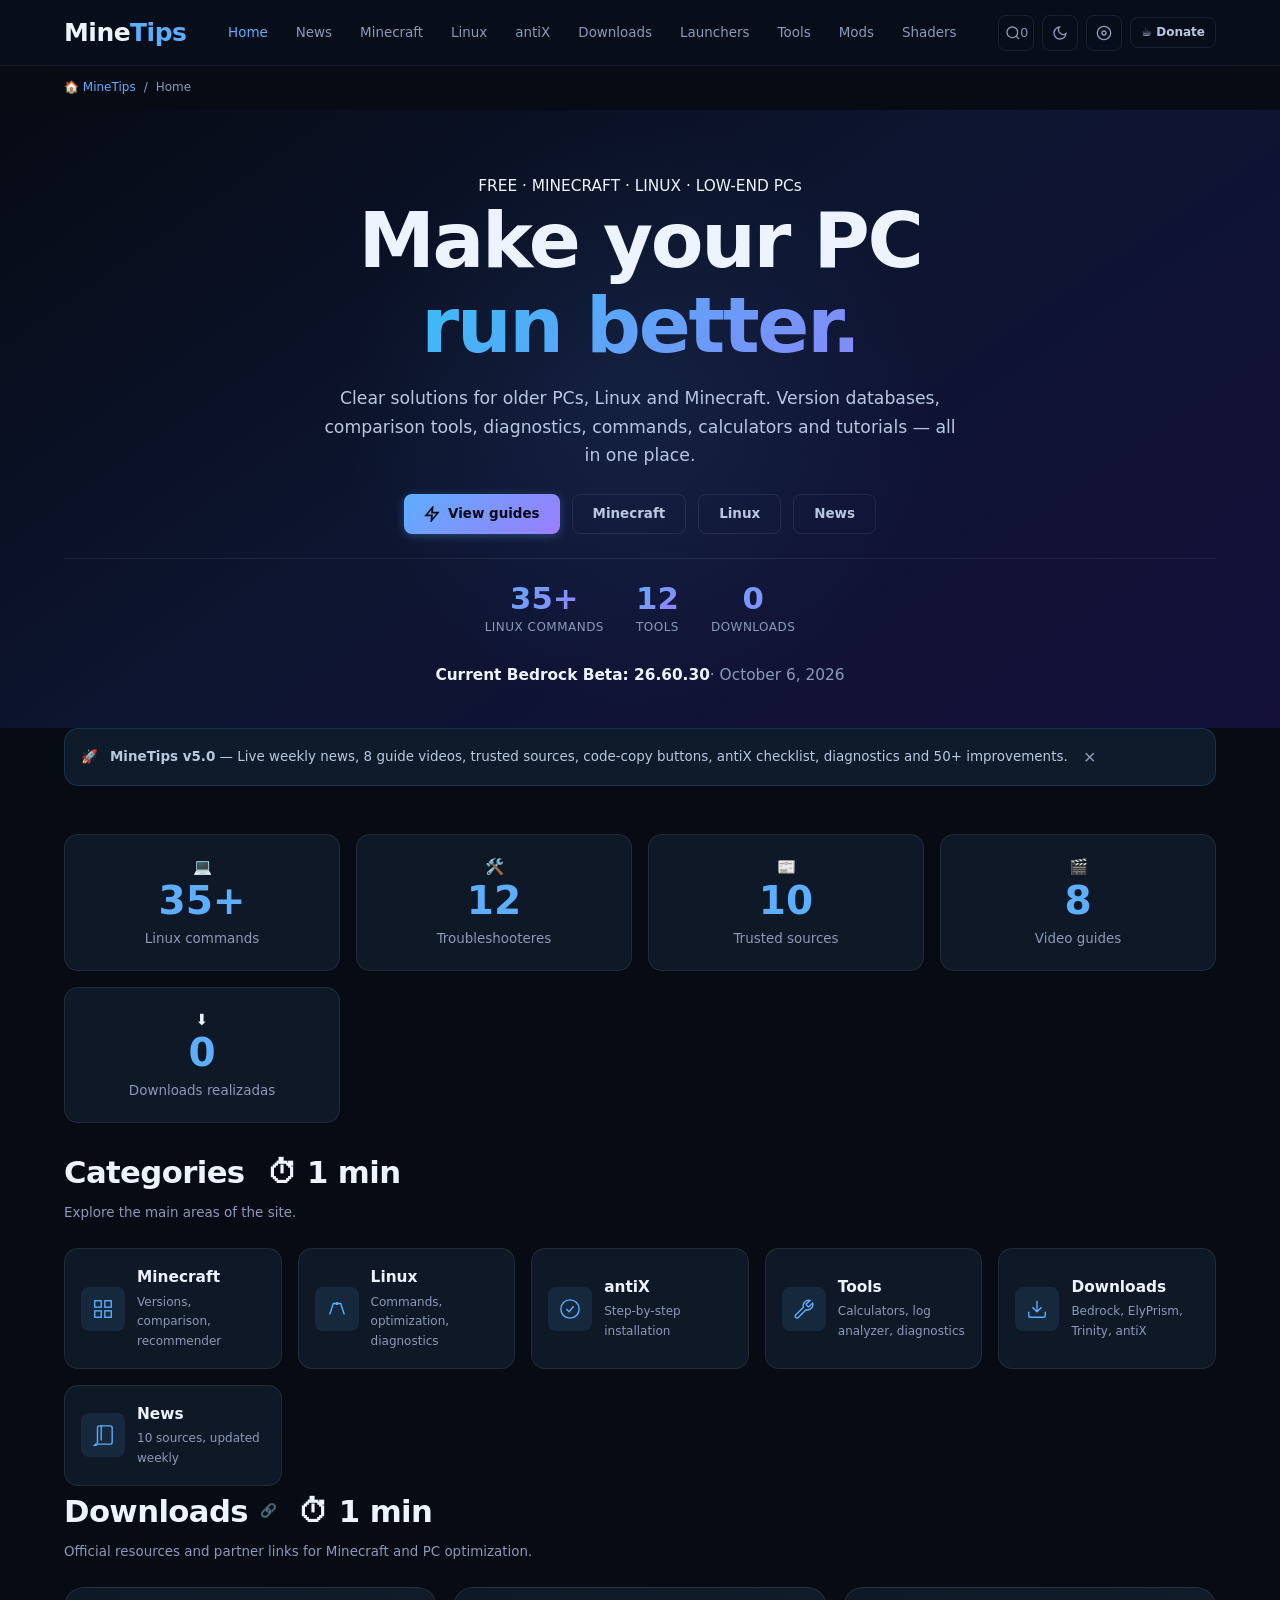
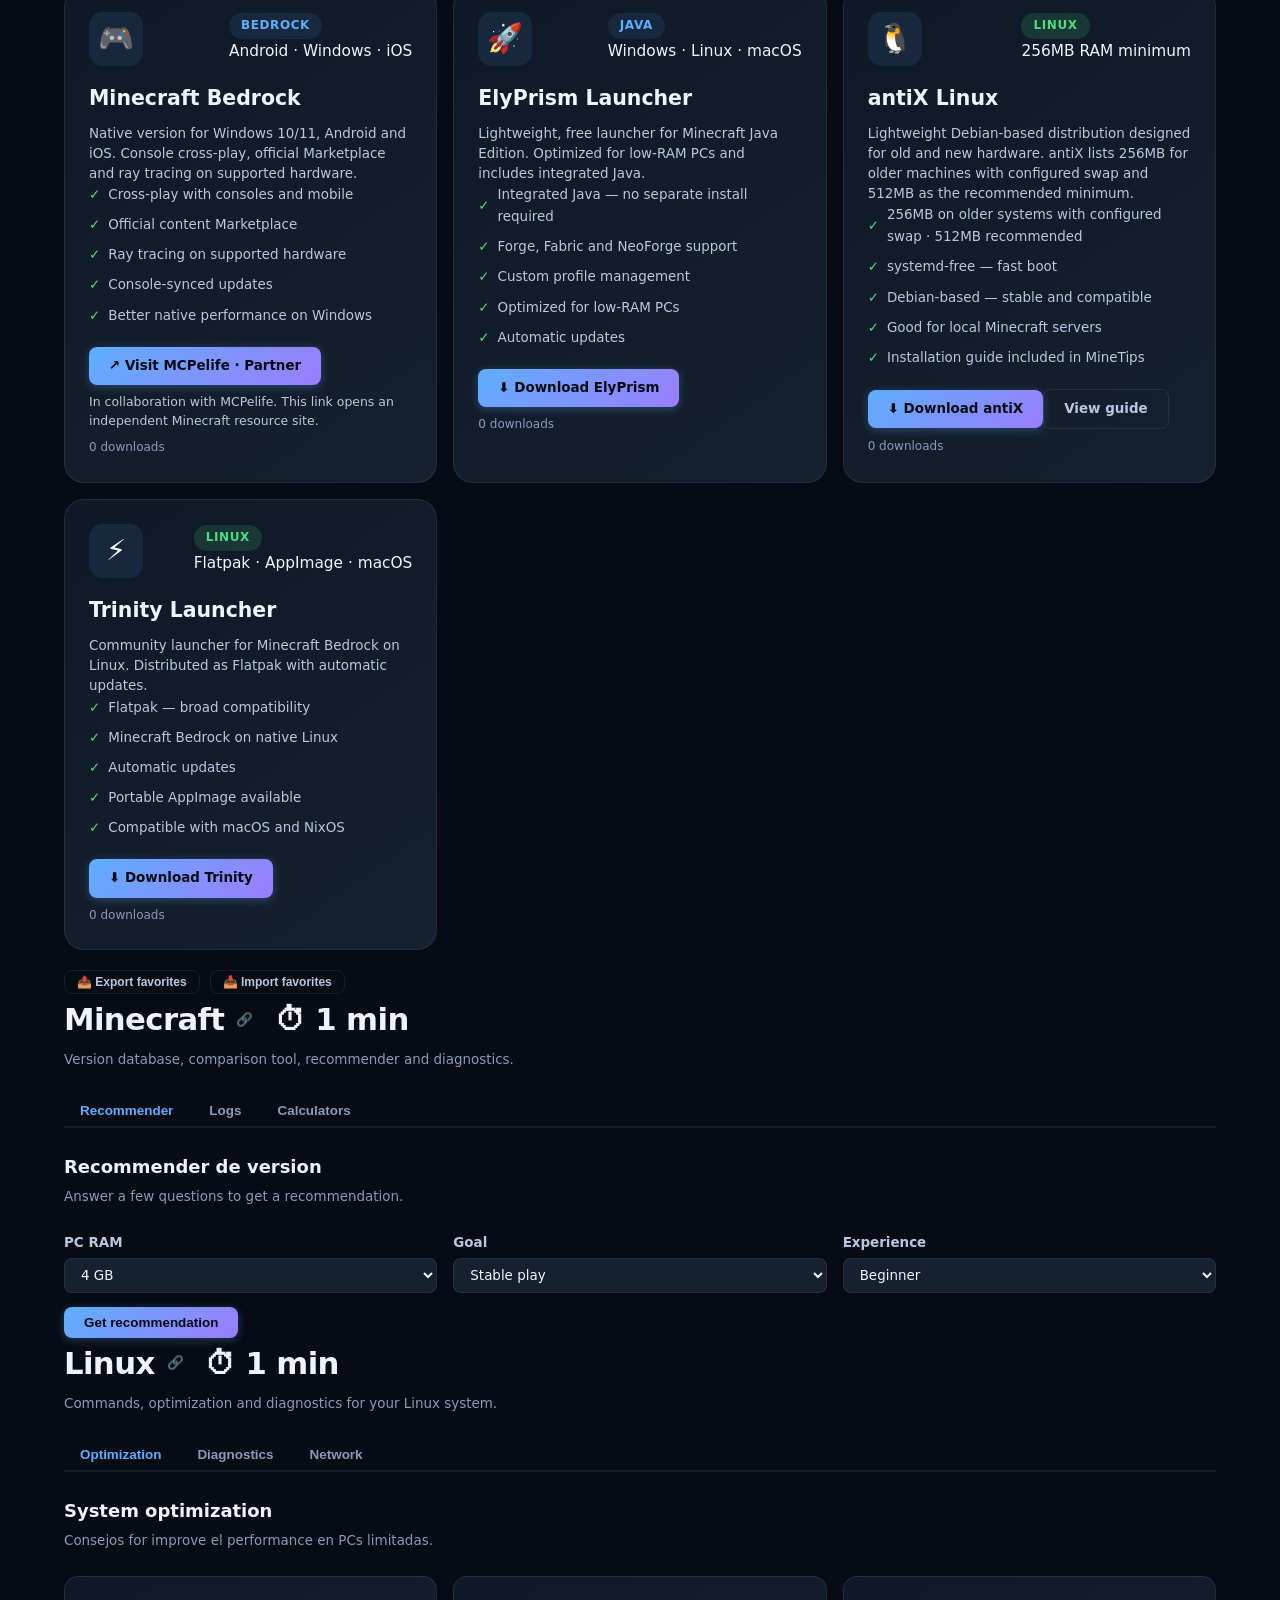
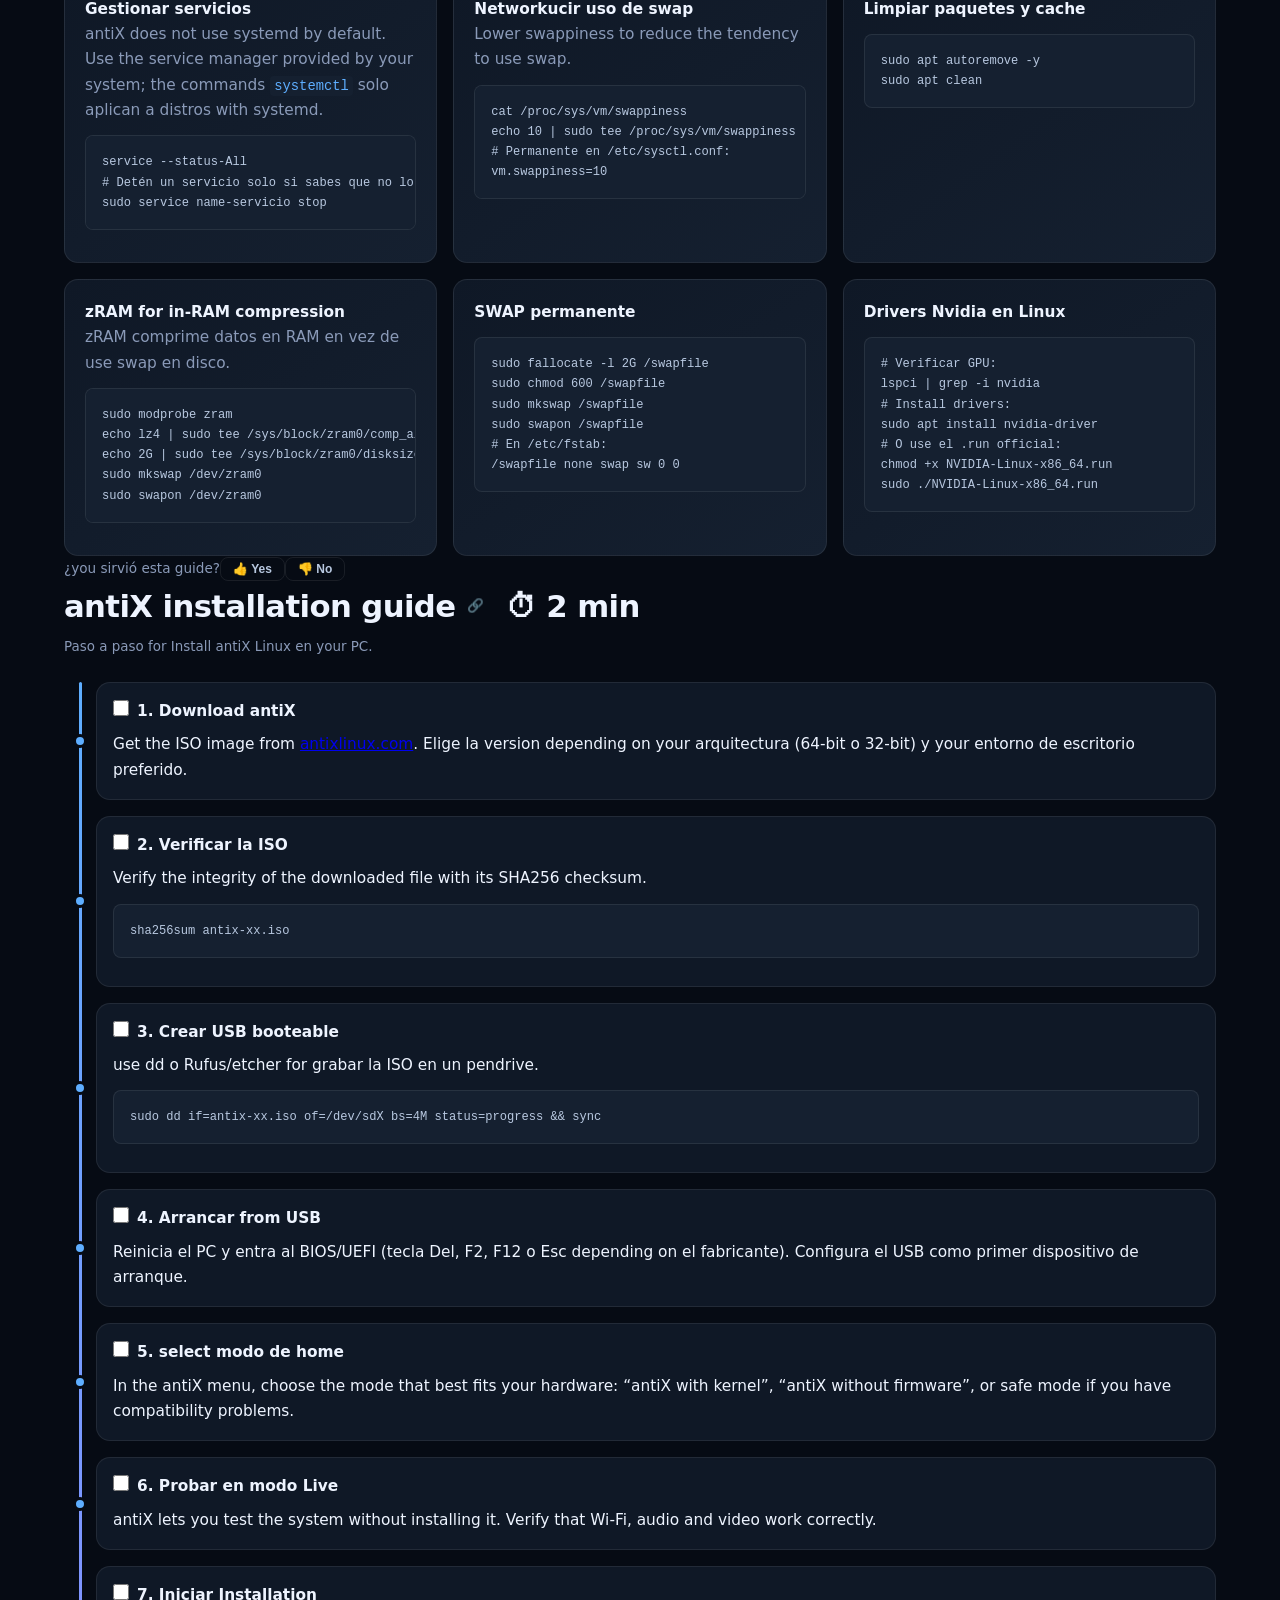
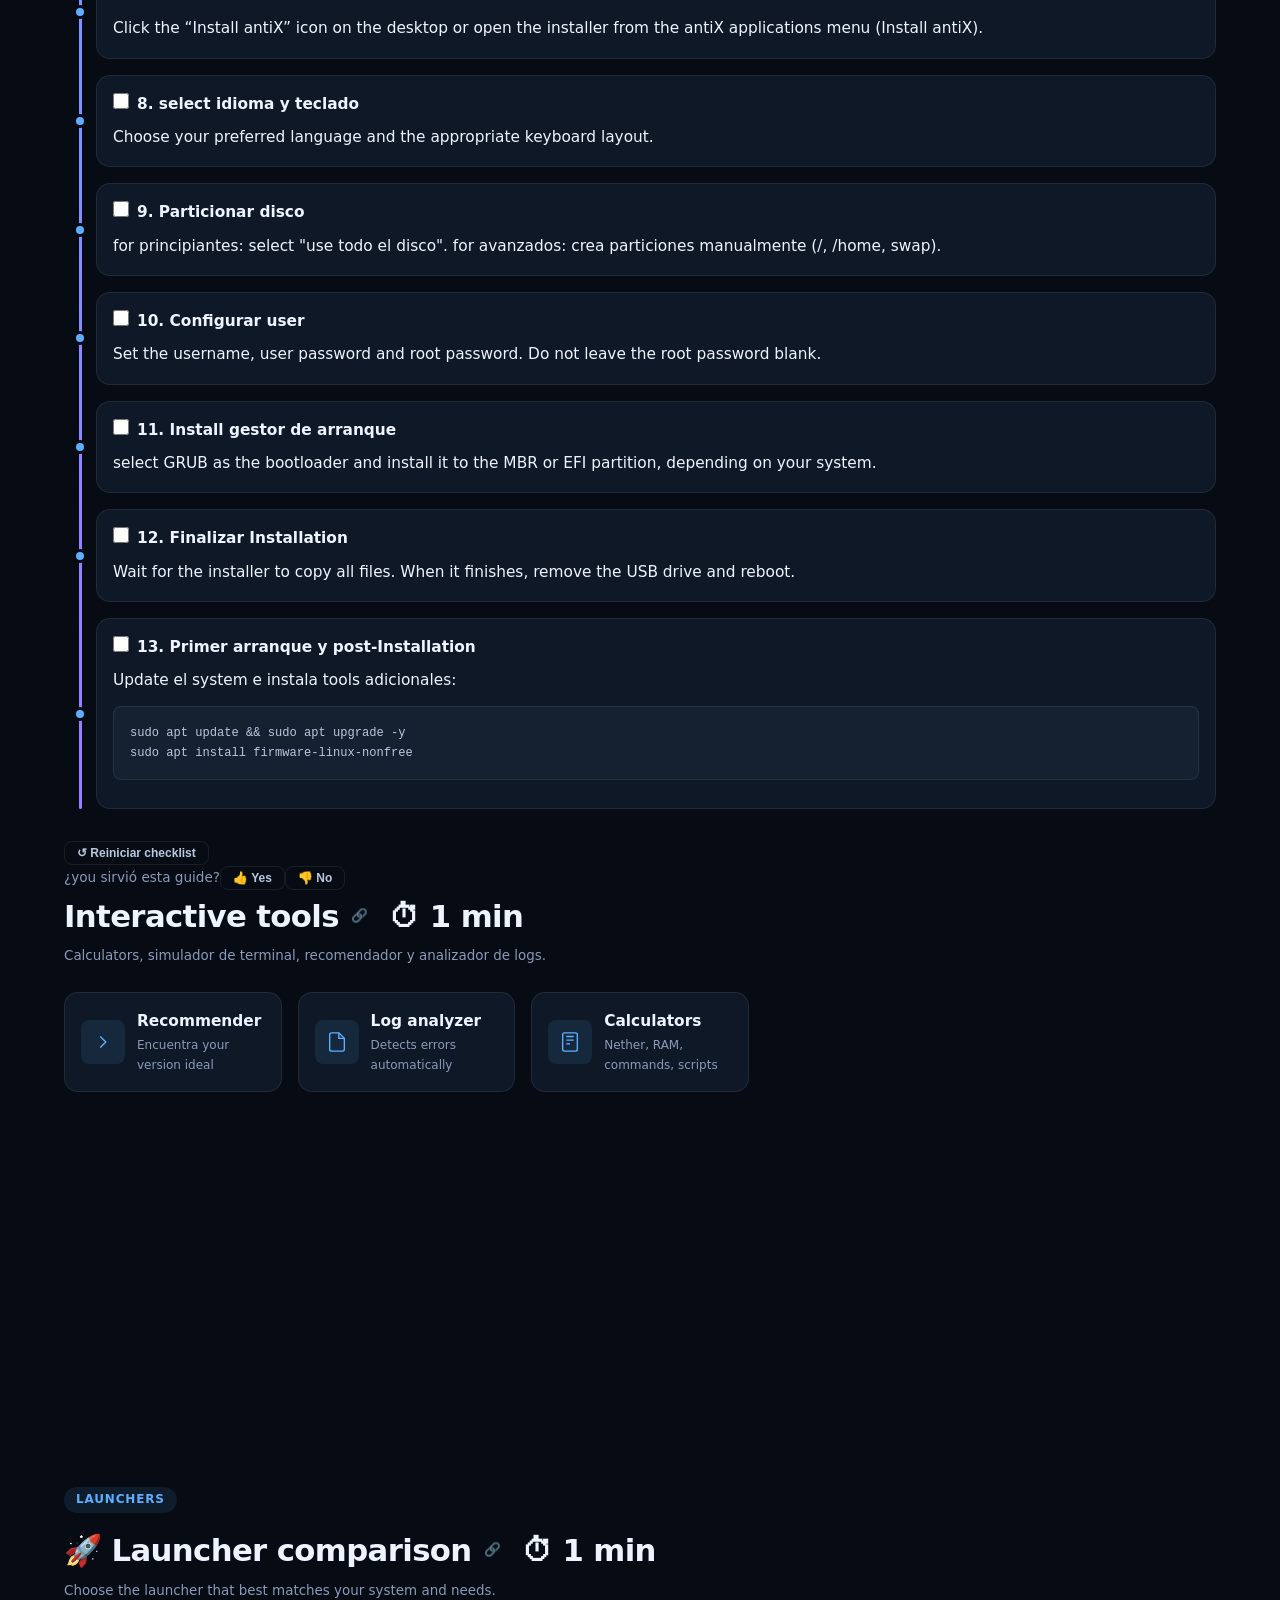
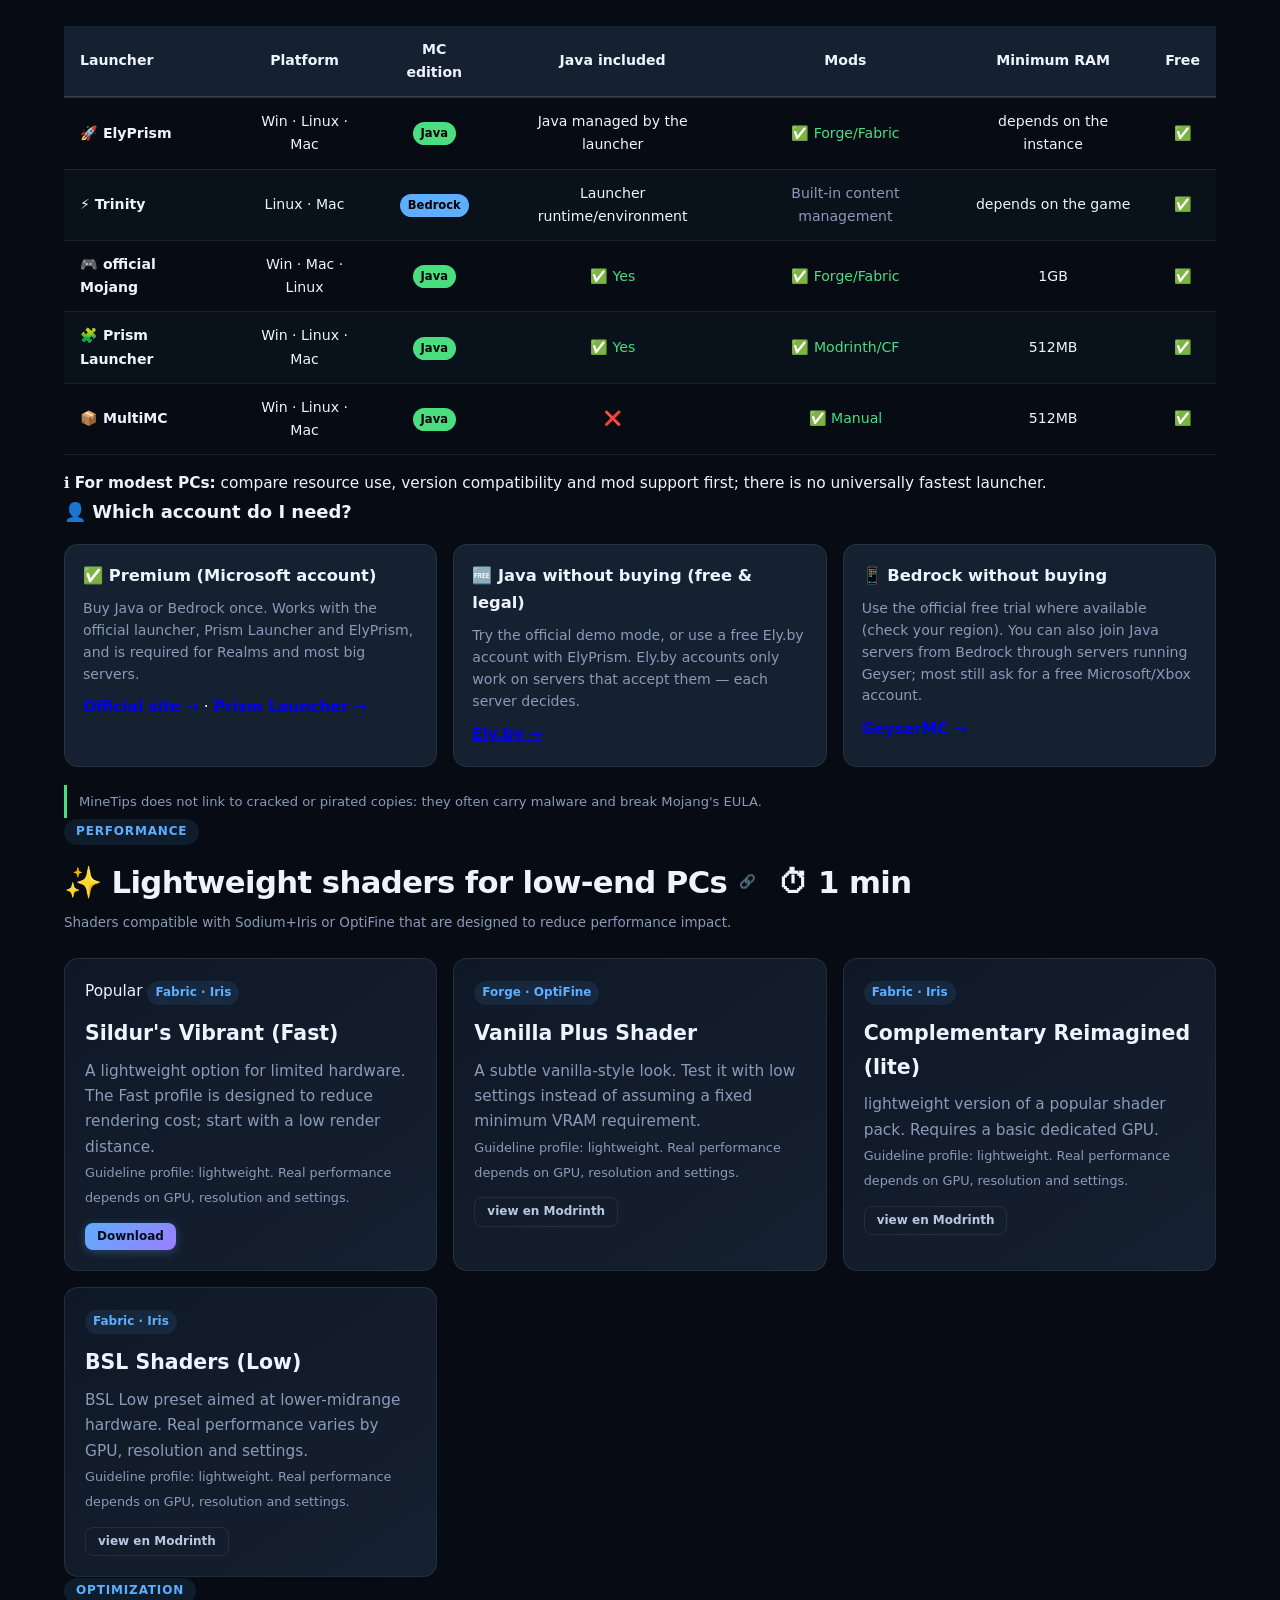
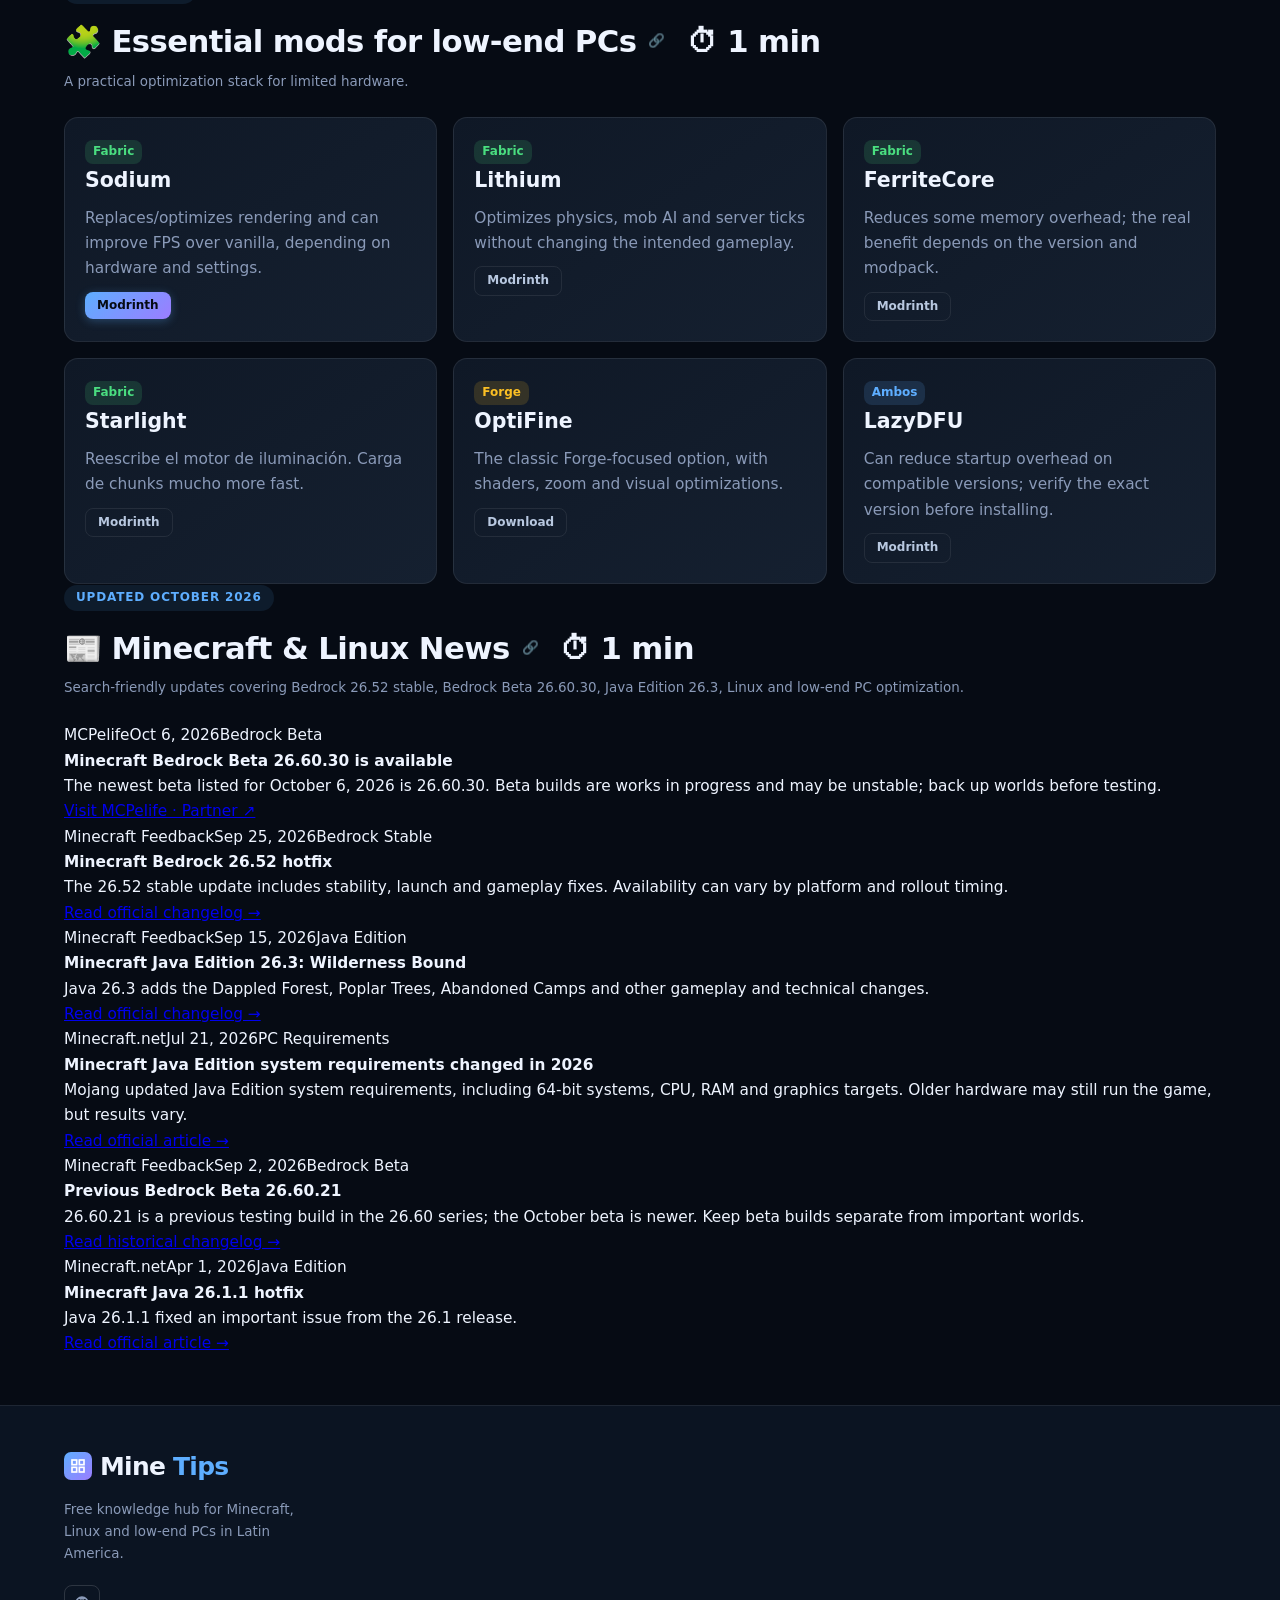
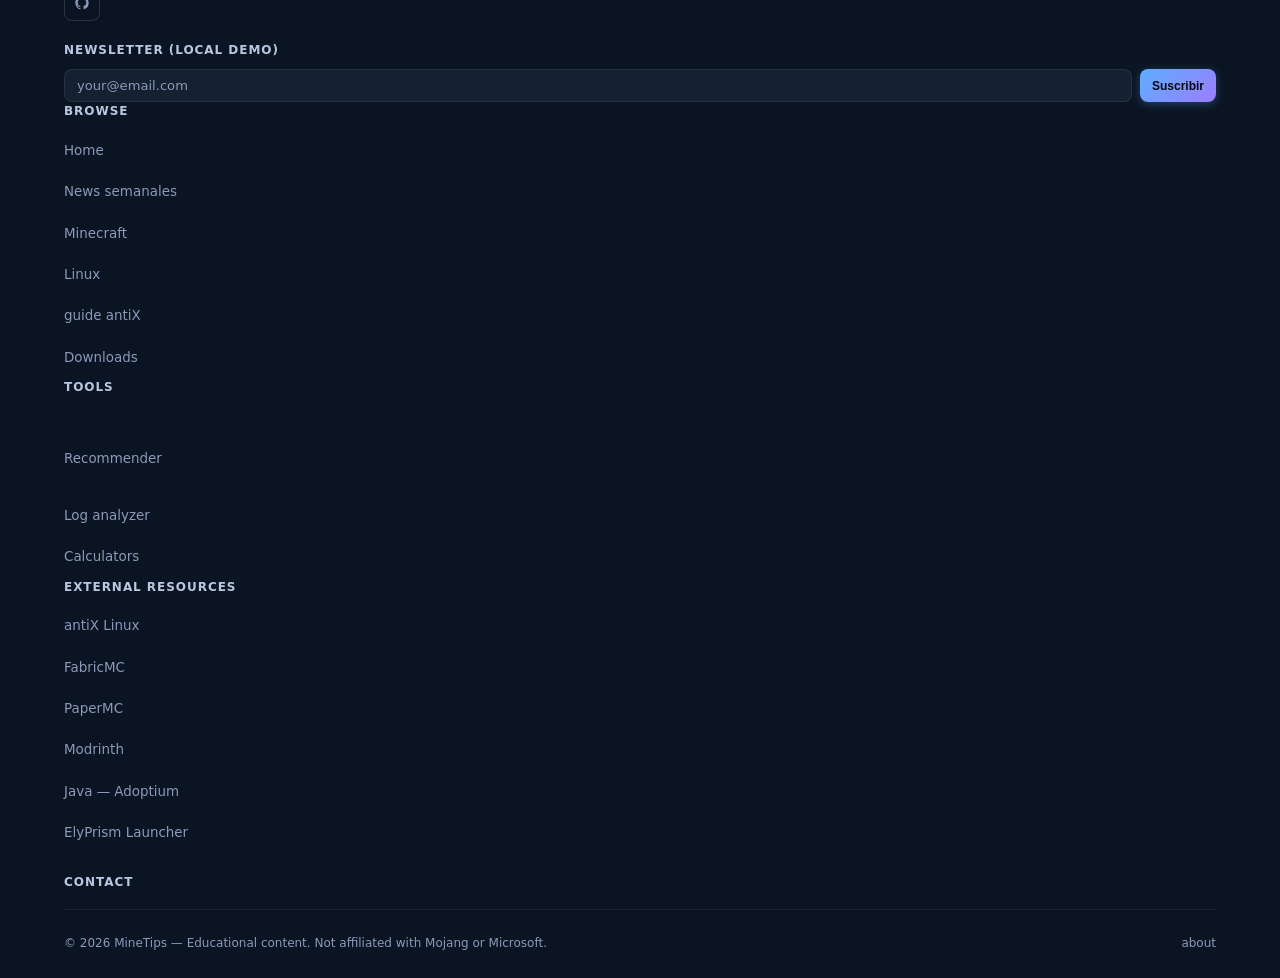
==== commit 078c8ef9: "Add files via upload" ====
--- a/index.html
+++ b/index.html
@@ -20,14 +20,12 @@
 <meta content="https://mineworldhub.github.io/MineTips/" property="og:url"/>
 <meta content="MineTips" property="og:site_name"/>
 <meta content="en-US" property="og:locale"/>
-
 <meta content="summary" name="twitter:card"/>
 <meta content="MineTips — Minecraft, Linux &amp; Low-End PC Guides" name="twitter:title"/>
 <meta content="Clear solutions for older PCs, Linux, and Minecraft." name="twitter:description"/>
-
-<meta content="#62d6ff" name="theme-color"/><link rel="icon" href="data:image/svg+xml,%3Csvg xmlns='http://www.w3.org/2000/svg' viewBox='0 0 32 32'%3E%3Crect width='32' height='32' rx='7' fill='%230d1b2a'/%3E%3Cpath d='M7 24V9l9 9 9-9v15' fill='none' stroke='%2362d6ff' stroke-width='3.5' stroke-linejoin='round' stroke-linecap='round'/%3E%3C/svg%3E"/>
+<meta content="#62d6ff" name="theme-color"/><link href="data:image/svg+xml,%3Csvg xmlns='http://www.w3.org/2000/svg' viewBox='0 0 32 32'%3E%3Crect width='32' height='32' rx='7' fill='%230d1b2a'/%3E%3Cpath d='M7 24V9l9 9 9-9v15' fill='none' stroke='%2362d6ff' stroke-width='3.5' stroke-linejoin='round' stroke-linecap='round'/%3E%3C/svg%3E" rel="icon"/>
 <link href="https://fonts.bunny.net" rel="preconnect"/>
-<link href="https://fonts.bunny.net/css?family=inter:400,500,600,700,800,900&amp;display=swap" rel="stylesheet"/>
+<link href="https://fonts.bunny.net/css?family=inter:400,600,700,800&amp;display=swap" rel="stylesheet"/>
 <title>MineTips — Minecraft, Linux &amp; Low-End PC Guides</title>
 <meta content="KDDS20b6VD2KYoxlyqNzAEEpJ0k8PPq6NI9rYPlybIA" name="google-site-verification"/>
 <script type="application/ld+json">
@@ -43,2715 +41,7 @@
 {"@context":"https://schema.org","@type":"WebApplication","name":"MineTips","applicationCategory":"Utility","operatingSystem":"Any","offers":{"@type":"Offer","price":"0","priceCurrency":"USD"},"featureList":"MC VERSIONS, Compare, Recommender, Log analyzer, Linux commands, antiX guide"}
 </script>
 <script type="application/ld+json">{"@context":"https://schema.org","@type":"FAQPage","mainEntity":[{"@type":"Question","name":"How do I install antiX Linux?","acceptedAnswer":{"@type":"Answer","text":"Download the ISO from antixlinux.com, create a bootable USB drive, boot from it, test the live environment, and launch the installer from the desktop."}},{"@type":"Question","name":"What Minecraft version is best for a low-RAM PC?","acceptedAnswer":{"@type":"Answer","text":"For a PC with 2 GB of RAM or less, older versions such as 1.8.9 or 1.12.2 may be easier to run. Use the recommender for a suggestion based on your hardware."}},{"@type":"Question","name":"How do I download Minecraft Bedrock?","acceptedAnswer":{"@type":"Answer","text":"For official purchasing options, visit Minecraft.net. For Android release listings and APK options, you can also visit MCPelife through our partner link; check the version and device compatibility before installing."}},{"@type":"Question","name":"What is ElyPrism Launcher?","acceptedAnswer":{"@type":"Answer","text":"ElyPrism Launcher is a lightweight launcher for Minecraft Java Edition. Visit elyprismlauncher.github.io/download/ for its downloads."}},{"@type":"Question","name":"What is Trinity Launcher?","acceptedAnswer":{"@type":"Answer","text":"Trinity Launcher is a community launcher for Minecraft Bedrock on Linux, distributed as a Flatpak. Check its official releases and documentation for current installation instructions."}},{"@type":"Question","name":"OptiFine or Sodium?","acceptedAnswer":{"@type":"Answer","text":"OptiFine works with Forge and supports shaders. Sodium is a lightweight renderer for Fabric and can improve performance, depending on the hardware and settings."}},{"@type":"Question","name":"How do I set up swap or zRAM on Linux?","acceptedAnswer":{"@type":"Answer","text":"Create a swap partition or file and enable it with mkswap and swapon, or use zRAM for compressed swap in RAM: load it with sudo modprobe zram, set echo lz4 | sudo tee /sys/block/zram0/comp_algorithm, then echo 2G | sudo tee /sys/block/zram0/disksize, and finish with sudo mkswap /dev/zram0 and sudo swapon -p 100 /dev/zram0."}}]}</script>
-<style>
-:root {
-  /* ── Font Scale ─── */
-  --fs-xs: 0.75rem;
-  --fs-sm: 0.84rem;
-  --fs-base: 0.96rem;
-  --fs-md: 1.08rem;
-  --fs-lg: 1.28rem;
-  --fs-xl: 1.56rem;
-  --fs-2xl: 1.92rem;
-  --fs-3xl: 2.44rem;
-  --fs-4xl: 3.12rem;
-  --fs-hero: clamp(2.6rem, 6vw, 4.8rem);
-
-  /* ── Spacing ─── */
-  --sp-1: 4px;
-  --sp-2: 8px;
-  --sp-3: 12px;
-  --sp-4: 16px;
-  --sp-5: 20px;
-  --sp-6: 24px;
-  --sp-8: 32px;
-  --sp-10: 40px;
-  --sp-12: 48px;
-  --sp-16: 64px;
-  --sp-20: 80px;
-
-  /* ── Radii ─── */
-  --radius-xs: 4px;
-  --radius-sm: 8px;
-  --radius-md: 14px;
-  --radius-lg: 20px;
-  --radius-xl: 28px;
-  --radius-full: 9999px;
-
-  /* ── Transitions ─── */
-  --transition-fast: 0.15s ease;
-  --transition: 0.22s ease;
-  --transition-slow: 0.5s ease;
-  --transition-bounce: 0.4s cubic-bezier(0.34, 1.56, 0.64, 1);
-
-  /* ── Shadows ─── */
-  --shadow-sm: 0 2px 8px rgba(0,0,0,0.18);
-  --shadow-md: 0 4px 16px rgba(0,0,0,0.22);
-  --shadow-lg: 0 12px 40px rgba(0,0,0,0.32);
-  --shadow-xl: 0 24px 64px rgba(0,0,0,0.40);
-  --shadow-glow: 0 0 24px rgba(var(--accent-rgb), 0.35);
-
-  /* ── Dark Theme (default) ─── */
-  --bg: #060b14;
-  --bg2: #0b1422;
-  --card: #0f1826;
-  --card2: #152030;
-  --card-hover: #1a2840;
-  --text: #eef4ff;
-  --muted: #8a9ab8;
-  --accent: #5eaeff;
-  --accent2: #9b7dff;
-  --ok: #4ade80;
-  --warn: #fbbf24;
-  --danger: #f87171;
-  --border: rgba(255,255,255,0.08);
-  --border2: rgba(255,255,255,0.14);
-  --radius: 14px;
-  --shadow: 0 8px 32px rgba(0,0,0,.35);
-  --font: 'Inter', -apple-system, BlinkMacSystemFont, 'Segoe UI', sans-serif;
-  --bg-secondary: #0b1422;
-  --surface: #152030;
-  --border-glow: rgba(94,174,255,0.25);
-  --fg: #eef4ff;
-  --fg-secondary: #b8c8e0;
-  --accent-rgb: 94,174,255;
-  --accent-hover: #9b7dff;
-  --accent-dim: rgba(94,174,255,0.1);
-  --ok-rgb: 74,222,128;
-  --warn-rgb: 251,191,36;
-  --danger-rgb: 248,113,113;
-  --gradient-hero: linear-gradient(145deg, #060b14 0%, #0d1530 45%, #14103a 100%);
-  --gradient-card: linear-gradient(145deg, #0f1826 0%, #152030 100%);
-  --gradient-accent: linear-gradient(135deg, #5eaeff 0%, #9b7dff 100%);
-  --gradient-accent-vivid: linear-gradient(135deg, #38bdf8 0%, #818cf8 50%, #c084fc 100%);
-  --glass: blur(20px) saturate(1.4);
-  --glass-bg: rgba(10,16,28,0.78);
-  --glass-border: rgba(255,255,255,0.07);
-  --hero-orb1: rgba(94,174,255,0.12);
-  --hero-orb2: rgba(155,125,255,0.08);
-}
-
-[data-theme="light"] {
-  --bg: #f0f4fc;
-  --bg2: #e4eaf6;
-  --card: #ffffff;
-  --card2: #f5f8ff;
-  --card-hover: #eef2ff;
-  --text: #0f172a;
-  --muted: #64748b;
-  --accent: #2563eb;
-  --accent2: #7c3aed;
-  --ok: #16a34a;
-  --warn: #d97706;
-  --danger: #dc2626;
-  --border: rgba(0,0,0,0.09);
-  --border2: rgba(0,0,0,0.14);
-  --shadow: 0 4px 20px rgba(0,0,0,.08);
-  --bg-secondary: #e4eaf6;
-  --surface: #f5f8ff;
-  --border-glow: rgba(37,99,235,0.2);
-  --fg: #0f172a;
-  --fg-secondary: #334155;
-  --accent-rgb: 37,99,235;
-  --accent-hover: #7c3aed;
-  --accent-dim: rgba(37,99,235,0.08);
-  --ok-rgb: 22,163,74;
-  --warn-rgb: 217,119,6;
-  --danger-rgb: 220,38,38;
-  --gradient-hero: linear-gradient(145deg, #f0f4fc 0%, #dce8ff 50%, #ede9ff 100%);
-  --gradient-card: linear-gradient(145deg, #fff 0%, #f5f8ff 100%);
-  --gradient-accent: linear-gradient(135deg, #2563eb 0%, #7c3aed 100%);
-  --gradient-accent-vivid: linear-gradient(135deg, #0ea5e9 0%, #4f46e5 50%, #a855f7 100%);
-  --glass: blur(20px) saturate(1.8);
-  --glass-bg: rgba(255,255,255,0.82);
-  --glass-border: rgba(0,0,0,0.07);
-  --hero-orb1: rgba(37,99,235,0.1);
-  --hero-orb2: rgba(124,58,237,0.07);
-}
-
-[data-theme="matrix"] {
-  --bg: #050905;
-  --bg2: #080e08;
-  --card: #0a110a;
-  --card2: #0f180f;
-  --card-hover: #152015;
-  --text: #00ff41;
-  --muted: #00aa2a;
-  --accent: #00ff41;
-  --accent2: #00cc33;
-  --ok: #00ff41;
-  --warn: #aaff00;
-  --danger: #ff3333;
-  --border: rgba(0,255,65,0.1);
-  --border2: rgba(0,255,65,0.18);
-  --shadow: 0 8px 32px rgba(0,0,0,.6);
-  --bg-secondary: #080e08;
-  --surface: #0f180f;
-  --border-glow: rgba(0,255,65,0.25);
-  --fg: #00ff41;
-  --fg-secondary: #00cc33;
-  --accent-rgb: 0,255,65;
-  --accent-hover: #00cc33;
-  --accent-dim: rgba(0,255,65,0.08);
-  --ok-rgb: 0,255,65;
-  --warn-rgb: 170,255,0;
-  --danger-rgb: 255,51,51;
-  --gradient-hero: linear-gradient(145deg, #020802 0%, #051505 50%, #020802 100%);
-  --gradient-card: linear-gradient(145deg, #0a1a0a 0%, #071207 100%);
-  --gradient-accent: linear-gradient(135deg, #00ff41 0%, #00cc33 100%);
-  --gradient-accent-vivid: linear-gradient(135deg, #00ff41 0%, #00cc33 100%);
-  --glass: blur(12px);
-  --glass-bg: rgba(5,15,5,0.88);
-  --glass-border: rgba(0,255,65,0.12);
-  --hero-orb1: rgba(0,255,65,0.08);
-  --hero-orb2: rgba(0,200,50,0.05);
-}
-
-[data-theme="minecraft"] {
-  --bg: #1e1209;
-  --bg2: #2a1c10;
-  --card: #3a2a18;
-  --card2: #4c3825;
-  --card-hover: #5c4732;
-  --text: #f0ddb8;
-  --muted: #a88a60;
-  --accent: #5dba3f;
-  --accent2: #8b5e3c;
-  --ok: #5dba3f;
-  --warn: #d4a017;
-  --danger: #c43a31;
-  --border: rgba(255,200,100,0.12);
-  --border2: rgba(255,200,100,0.2);
-  --shadow: 0 6px 24px rgba(0,0,0,.5);
-  --bg-secondary: #2a1c10;
-  --surface: #4c3825;
-  --border-glow: rgba(93,186,63,0.3);
-  --fg: #f0ddb8;
-  --fg-secondary: #d0b888;
-  --accent-rgb: 93,186,63;
-  --accent-hover: #8b5e3c;
-  --accent-dim: rgba(93,186,63,0.12);
-  --ok-rgb: 93,186,63;
-  --warn-rgb: 212,160,48;
-  --danger-rgb: 196,58,49;
-  --gradient-hero: linear-gradient(145deg, #1a0e06 0%, #2c1e0e 50%, #1a0e06 100%);
-  --gradient-card: linear-gradient(145deg, #4a3820 0%, #3a2a14 100%);
-  --gradient-accent: linear-gradient(135deg, #5b8731 0%, #7ba741 100%);
-  --gradient-accent-vivid: linear-gradient(135deg, #6dc94a 0%, #4a9a2e 100%);
-  --glass: blur(8px);
-  --glass-bg: rgba(42,28,16,0.88);
-  --glass-border: rgba(93,186,63,0.15);
-  --hero-orb1: rgba(93,186,63,0.1);
-  --hero-orb2: rgba(212,160,48,0.07);
-}
-
-[data-theme="cyberpunk"] {
-  --bg: #080018;
-  --bg2: #10002e;
-  --card: #160040;
-  --card2: #1e0050;
-  --card-hover: #280068;
-  --text: #ff2a6d;
-  --muted: #b8d4ff;
-  --accent: #05d9e8;
-  --accent2: #ff2a6d;
-  --ok: #01ff89;
-  --warn: #f5d300;
-  --danger: #ff2a6d;
-  --border: rgba(255,255,255,0.08);
-  --border2: rgba(255,255,255,0.14);
-  --shadow: 0 8px 32px rgba(8,0,24,.7);
-  --bg-secondary: #10002e;
-  --surface: #1e0050;
-  --border-glow: rgba(5,217,232,0.3);
-  --fg: #e0f0ff;
-  --fg-secondary: #b8d4ff;
-  --accent-rgb: 5,217,232;
-  --accent-hover: #ff2a6d;
-  --accent-dim: rgba(5,217,232,0.1);
-  --ok-rgb: 1,255,137;
-  --warn-rgb: 245,211,0;
-  --danger-rgb: 255,42,109;
-  --gradient-hero: linear-gradient(145deg, #06000e 0%, #12002a 50%, #06000e 100%);
-  --gradient-card: linear-gradient(145deg, #1a0045 0%, #140035 100%);
-  --gradient-accent: linear-gradient(135deg, #05d9e8 0%, #ff2a6d 100%);
-  --gradient-accent-vivid: linear-gradient(135deg, #00f5ff 0%, #9d00ff 50%, #ff0055 100%);
-  --glass: blur(14px);
-  --glass-bg: rgba(20,0,50,0.82);
-  --glass-border: rgba(5,217,232,0.14);
-  --hero-orb1: rgba(5,217,232,0.1);
-  --hero-orb2: rgba(255,42,109,0.08);
-}
-
-[data-theme="dark"] {
-  --bg: #060b14;
-  --bg2: #0b1422;
-  --card: #0f1826;
-  --card2: #152030;
-  --card-hover: #1a2840;
-  --text: #eef4ff;
-  --muted: #8a9ab8;
-  --accent: #5eaeff;
-  --accent2: #9b7dff;
-  --ok: #4ade80;
-  --warn: #fbbf24;
-  --danger: #f87171;
-  --border: rgba(255,255,255,0.08);
-  --border2: rgba(255,255,255,0.14);
-  --radius: 14px;
-  --shadow: 0 8px 32px rgba(0,0,0,.35);
-  --font: 'Inter', -apple-system, BlinkMacSystemFont, 'Segoe UI', sans-serif;
-  --transition: 0.22s ease;
-  --bg-secondary: #0b1422;
-  --surface: #152030;
-  --border-glow: rgba(94,174,255,0.25);
-  --fg: #eef4ff;
-  --fg-secondary: #b8c8e0;
-  --accent-rgb: 94,174,255;
-  --accent-hover: #9b7dff;
-  --accent-dim: rgba(94,174,255,0.1);
-  --ok-rgb: 74,222,128;
-  --warn-rgb: 251,191,36;
-  --danger-rgb: 248,113,113;
-  --gradient-hero: linear-gradient(145deg, #060b14 0%, #0d1530 45%, #14103a 100%);
-  --gradient-card: linear-gradient(145deg, #0f1826 0%, #152030 100%);
-  --gradient-accent: linear-gradient(135deg, #5eaeff 0%, #9b7dff 100%);
-  --gradient-accent-vivid: linear-gradient(135deg, #38bdf8 0%, #818cf8 50%, #c084fc 100%);
-  --glass: blur(20px) saturate(1.4);
-  --glass-bg: rgba(10,16,28,0.78);
-  --glass-border: rgba(255,255,255,0.07);
-  --hero-orb1: rgba(94,174,255,0.12);
-  --hero-orb2: rgba(155,125,255,0.08);
-}
-
-/* ── Focus Mode Override ────────────────────────────────────── */
-body.focus-mode .navbar,
-body.focus-mode .footer,
-body.focus-mode .ad-container,
-body.focus-mode .breadcrumb,
-body.focus-mode #themes,
-body.focus-mode #changelog,
-body.focus-mode #feedback,
-body.focus-mode #wishlist,
-body.focus-mode .share-anchor,
-body.focus-mode .pill,
-body.focus-mode .update-banner { display: none !important; }
-body.focus-mode main { max-width: 780px; margin: 0 auto; }
-body.focus-mode .card { border-color: transparent; box-shadow: none; }
-
-/* ── Reset & Base ───────────────────────────────────────────── */
-*, *::before, *::after { box-sizing: border-box; margin: 0; padding: 0; }
-
-html {
-  scroll-behavior: smooth;
-  -webkit-text-size-adjust: 100%;
-  scrollbar-width: thin;
-  scrollbar-color: var(--accent) var(--surface);
-}
-
-body {
-  font-family: 'Inter', 'Segoe UI', system-ui, -apple-system, sans-serif;
-  font-size: var(--fs-base);
-  line-height: 1.65;
-  color: var(--fg);
-  background: var(--bg);
-  min-height: 100vh;
-  overflow-x: hidden;
-  -webkit-font-smoothing: antialiased;
-  -moz-osx-font-smoothing: grayscale;
-  transition: background var(--transition-slow), color var(--transition-slow);
-}
-
-/* Custom Scrollbar (Webkit) */
-::-webkit-scrollbar { width: 8px; height: 8px; }
-::-webkit-scrollbar-track { background: var(--surface); }
-::-webkit-scrollbar-thumb { background: var(--border); border-radius: var(--radius-full); }
-::-webkit-scrollbar-thumb:hover { background: var(--accent); }
-
-/* Selection */
-::selection { background: rgba(var(--accent-rgb), 0.3); color: var(--fg); }
-
-/* ── Animations ─────────────────────────────────────────────── */
-@keyframes fadeIn {
-  from { opacity: 0; }
-  to { opacity: 1; }
-}
-@keyframes fadeInUp {
-  from { opacity: 0; transform: translateY(24px); }
-  to { opacity: 1; transform: translateY(0); }
-}
-@keyframes fadeInDown {
-  from { opacity: 0; transform: translateY(-20px); }
-  to { opacity: 1; transform: translateY(0); }
-}
-@keyframes fadeInLeft {
-  from { opacity: 0; transform: translateX(-24px); }
-  to { opacity: 1; transform: translateX(0); }
-}
-@keyframes fadeInRight {
-  from { opacity: 0; transform: translateX(24px); }
-  to { opacity: 1; transform: translateX(0); }
-}
-@keyframes slideUp {
-  from { transform: translateY(100%); opacity: 0; }
-  to { transform: translateY(0); opacity: 1; }
-}
-@keyframes slideDown {
-  from { transform: translateY(-100%); opacity: 0; }
-  to { transform: translateY(0); opacity: 1; }
-}
-@keyframes scaleIn {
-  from { transform: scale(0.92); opacity: 0; }
-  to { transform: scale(1); opacity: 1; }
-}
-@keyframes pulse {
-  0%, 100% { opacity: 1; }
-  50% { opacity: 0.6; }
-}
-@keyframes glow {
-  0%, 100% { box-shadow: 0 0 5px rgba(var(--accent-rgb), 0.2); }
-  50% { box-shadow: 0 0 20px rgba(var(--accent-rgb), 0.5); }
-}
-@keyframes float {
-  0%, 100% { transform: translateY(0); }
-  50% { transform: translateY(-8px); }
-}
-@keyframes shake {
-  0%, 100% { transform: translateX(0); }
-  10%, 30%, 50%, 70%, 90% { transform: translateX(-3px); }
-  20%, 40%, 60%, 80% { transform: translateX(3px); }
-}
-@keyframes spin {
-  to { transform: rotate(360deg); }
-}
-@keyframes shimmer {
-  0% { background-position: -200% 0; }
-  100% { background-position: 200% 0; }
-}
-@keyframes gradientShift {
-  0% { background-position: 0% 50%; }
-  50% { background-position: 100% 50%; }
-  100% { background-position: 0% 50%; }
-}
-@keyframes typing {
-  from { width: 0; }
-  to { width: 100%; }
-}
-@keyframes blink {
-  50% { border-color: transparent; }
-}
-@keyframes ripple {
-  to { transform: scale(4); opacity: 0; }
-}
-@keyframes countUp {
-  from { opacity: 0; transform: translateY(10px); }
-  to { opacity: 1; transform: translateY(0); }
-}
-@keyframes particleFloat {
-  0% { transform: translateY(0) rotate(0deg); opacity: 0; }
-  10% { opacity: 0.6; }
-  90% { opacity: 0.1; }
-  100% { transform: translateY(-100vh) rotate(720deg); opacity: 0; }
-}
-@keyframes borderGlow {
-  0%, 100% { border-color: var(--border); }
-  50% { border-color: var(--accent); }
-}
-@keyframes heroTextReveal {
-  0% { clip-path: inset(0 100% 0 0); }
-  100% { clip-path: inset(0 0 0 0); }
-}
-@keyframes staggerIn {
-  from { opacity: 0; transform: translateY(16px) scale(0.96); }
-  to { opacity: 1; transform: translateY(0) scale(1); }
-}
-
-/* Reduced motion */
-@media (prefers-reduced-motion: reduce) {
-  *, *::before, *::after {
-    animation-duration: 0.01ms !important;
-    animation-iteration-count: 1 !important;
-    transition-duration: 0.01ms !important;
-  }
-  html { scroll-behavior: auto; }
-}
-
-/* ── Utility Classes ────────────────────────────────────────── */
-.wrap {
-  max-width: 1200px;
-  margin: 0 auto;
-  padding: 0 var(--sp-6);
-}
-.muted { color: var(--muted); }
-.sr-only {
-  position: absolute; width: 1px; height: 1px;
-  padding: 0; margin: -1px; overflow: hidden;
-  clip: rect(0,0,0,0); white-space: nowrap; border: 0;
-}
-.text-center { text-align: center; }
-.flex-center { display: flex; align-items: center; justify-content: center; }
-.gap-2 { gap: var(--sp-2); }
-.gap-3 { gap: var(--sp-3); }
-.gap-4 { gap: var(--sp-4); }
-
-/* ── Skip Link ──────────────────────────────────────────────── */
-.skip-link {
-  position: absolute;
-  top: -100%;
-  left: var(--sp-4);
-  padding: var(--sp-2) var(--sp-4);
-  background: var(--accent);
-  color: var(--bg);
-  border-radius: var(--radius-sm);
-  font-weight: 600;
-  z-index: 9999;
-  transition: top var(--transition-fast);
-}
-.skip-link:focus {
-  top: var(--sp-2);
-}
-
-/* ── Reading Progress Bar ───────────────────────────────────── */
-.reading-bar {
-  position: fixed;
-  top: 0;
-  left: 0;
-  height: 3px;
-  width: 0%;
-  background: var(--gradient-accent);
-  z-index: 10000;
-  transition: width 0.1s linear;
-  box-shadow: 0 0 8px rgba(var(--accent-rgb), 0.5);
-}
-
-/* ── Offline Indicator ─────────────────────────────────────── */
-.offline-indicator {
-  position: fixed;
-  top: 0;
-  left: 0;
-  right: 0;
-  padding: var(--sp-2) var(--sp-4);
-  background: var(--danger);
-  color: #fff;
-  font-size: var(--fs-sm);
-  font-weight: 600;
-  text-align: center;
-  z-index: 9998;
-  transform: translateY(-100%);
-  transition: transform var(--transition);
-}
-.offline-indicator.show {
-  transform: translateY(0);
-}
-
-/* ── Cookie Consent Banner ─────────────────────────────────── */
-.cookie-banner {
-  position: fixed;
-  bottom: 0;
-  left: 0;
-  right: 0;
-  padding: var(--sp-4) var(--sp-6);
-  background: var(--glass-bg);
-  backdrop-filter: var(--glass);
-  -webkit-backdrop-filter: var(--glass);
-  border-top: 1px solid var(--glass-border);
-  z-index: 9990;
-  animation: slideUp 0.5s ease-out;
-  display: flex;
-  align-items: center;
-  justify-content: space-between;
-  gap: var(--sp-4);
-  flex-wrap: wrap;
-}
-.cookie-banner p {
-  font-size: var(--fs-sm);
-  color: var(--fg-secondary);
-  flex: 1;
-  min-width: 240px;
-}
-.cookie-banner .cookie-btns {
-  display: flex;
-  gap: var(--sp-2);
-}
-
-/* ── Particle Background ────────────────────────────────────── */
-.particle-canvas {
-  position: fixed;
-  top: 0;
-  left: 0;
-  width: 100%;
-  height: 100%;
-  pointer-events: none;
-  z-index: 0;
-  opacity: 0.4;
-}
-
-/* ── Navbar ─────────────────────────────────────────────────── */
-.navbar {
-  position: sticky;
-  top: 0;
-  z-index: 1000;
-  background: var(--glass-bg);
-  backdrop-filter: var(--glass);
-  -webkit-backdrop-filter: var(--glass);
-  border-bottom: 1px solid var(--glass-border);
-  padding: var(--sp-3) 0;
-  transition: background var(--transition), box-shadow var(--transition);
-}
-.navbar.scrolled {
-  box-shadow: var(--shadow-lg);
-}
-.navbar .wrap {
-  display: flex;
-  align-items: center;
-  justify-content: space-between;
-  gap: var(--sp-4);
-}
-.nav-logo {
-  font-size: var(--fs-xl);
-  font-weight: 800;
-  color: var(--fg);
-  text-decoration: none;
-  letter-spacing: -0.02em;
-  transition: color var(--transition-fast);
-}
-.nav-logo span {
-  color: var(--accent);
-}
-.nav-logo:hover {
-  color: var(--accent-hover);
-}
-.nav-links {
-  display: flex;
-  gap: var(--sp-1);
-  align-items: center;
-}
-.nav-links a {
-  padding: var(--sp-2) var(--sp-3);
-  color: var(--muted);
-  text-decoration: none;
-  font-size: var(--fs-sm);
-  font-weight: 500;
-  border-radius: var(--radius-sm);
-  transition: color var(--transition-fast), background var(--transition-fast);
-}
-.nav-links a:hover,
-.nav-links a:focus-visible {
-  color: var(--fg);
-  background: var(--accent-dim);
-}
-.nav-links a.active {
-  color: var(--accent);
-}
-.nav-actions {
-  display: flex;
-  align-items: center;
-  gap: var(--sp-2);
-}
-
-/* Button Icon */
-.btn-icon {
-  display: inline-flex;
-  align-items: center;
-  justify-content: center;
-  width: 36px;
-  height: 36px;
-  border: 1px solid var(--border);
-  border-radius: var(--radius-sm);
-  background: transparent;
-  color: var(--muted);
-  cursor: pointer;
-  transition: all var(--transition-fast);
-  position: relative;
-  overflow: hidden;
-}
-.btn-icon:hover,
-.btn-icon:focus-visible {
-  color: var(--accent);
-  border-color: var(--accent);
-  background: var(--accent-dim);
-}
-.btn-icon::after {
-  content: '';
-  position: absolute;
-  inset: 0;
-  background: rgba(var(--accent-rgb), 0.2);
-  border-radius: 50%;
-  transform: scale(0);
-  opacity: 0;
-}
-.btn-icon:active::after {
-  animation: ripple 0.6s ease-out;
-}
-
-/* Hamburger */
-.nav-hamburger { display: none; }
-
-/* Language Switch */
-.lang-switch {
-  display: flex;
-  border: 1px solid var(--border);
-  border-radius: var(--radius-sm);
-  overflow: hidden;
-}
-.lang-btn {
-  padding: var(--sp-1) var(--sp-2);
-  background: transparent;
-  color: var(--muted);
-  font-size: var(--fs-xs);
-  font-weight: 700;
-  border: none;
-  cursor: pointer;
-  transition: all var(--transition-fast);
-}
-.lang-btn.active {
-  background: var(--accent);
-  color: var(--bg);
-}
-
-/* Mobile Overlay */
-.mobile-overlay {
-  position: fixed;
-  inset: 0;
-  background: rgba(0,0,0,0.5);
-  backdrop-filter: blur(4px);
-  z-index: 998;
-  opacity: 0;
-  pointer-events: none;
-  transition: opacity var(--transition);
-}
-.mobile-overlay.open {
-  opacity: 1;
-  pointer-events: auto;
-}
-
-/* ── Hero ───────────────────────────────────────────────────── */
-.hero {
-  padding: var(--sp-16) var(--sp-6) var(--sp-10);
-  text-align: center;
-  position: relative;
-  overflow: hidden;
-}
-.hero::before {
-  content: '';
-  position: absolute;
-  inset: 0;
-  background: var(--gradient-hero);
-  z-index: -1;
-}
-.hero::after {
-  content: '';
-  position: absolute;
-  top: 50%;
-  left: 50%;
-  width: 600px;
-  height: 600px;
-  background: radial-gradient(circle, rgba(var(--accent-rgb), 0.08) 0%, transparent 70%);
-  transform: translate(-50%, -50%);
-  z-index: -1;
-  pointer-events: none;
-}
-.hero .pill {
-  display: inline-block;
-  padding: var(--sp-1) var(--sp-4);
-  background: var(--accent-dim);
-  color: var(--accent);
-  border: 1px solid rgba(var(--accent-rgb), 0.2);
-  border-radius: var(--radius-full);
-  font-size: var(--fs-xs);
-  font-weight: 700;
-  letter-spacing: 0.08em;
-  margin-bottom: var(--sp-4);
-  animation: fadeInDown 0.6s ease-out;
-}
-.hero h1 {
-  font-size: var(--fs-hero);
-  font-weight: 900;
-  line-height: 1.1;
-  color: var(--fg);
-  margin-bottom: var(--sp-4);
-  letter-spacing: -0.03em;
-  animation: fadeInUp 0.8s ease-out;
-}
-.hero h1 .typed-text {
-  display: inline;
-  border-right: 3px solid var(--accent);
-  animation: blink 0.8s step-end infinite;
-}
-.hero h1 .typed-text.done {
-  border-right: none;
-}
-.hero p {
-  font-size: var(--fs-md);
-  color: var(--fg-secondary);
-  max-width: 640px;
-  margin: 0 auto var(--sp-6);
-  animation: fadeInUp 1s ease-out;
-}
-.hero-btns {
-  display: flex;
-  gap: var(--sp-3);
-  justify-content: center;
-  flex-wrap: wrap;
-  animation: fadeInUp 1.2s ease-out;
-}
-
-/* ── Buttons ────────────────────────────────────────────────── */
-.btn {
-  display: inline-flex;
-  align-items: center;
-  gap: var(--sp-2);
-  padding: var(--sp-2) var(--sp-5);
-  border-radius: var(--radius-sm);
-  font-size: var(--fs-sm);
-  font-weight: 600;
-  text-decoration: none;
-  cursor: pointer;
-  border: 1px solid transparent;
-  transition: all var(--transition-fast);
-  position: relative;
-  overflow: hidden;
-}
-.btn::before {
-  content: '';
-  position: absolute;
-  inset: 0;
-  background: rgba(255,255,255,0.1);
-  transform: scaleX(0);
-  transform-origin: left;
-  transition: transform var(--transition-fast);
-}
-.btn:hover::before {
-  transform: scaleX(1);
-}
-.btn-primary {
-  background: var(--gradient-accent);
-  color: var(--bg);
-  border: none;
-  box-shadow: 0 2px 10px rgba(var(--accent-rgb), 0.3);
-}
-.btn-primary:hover {
-  box-shadow: 0 4px 20px rgba(var(--accent-rgb), 0.4);
-  transform: translateY(-1px);
-}
-.btn-primary:active {
-  transform: translateY(0);
-}
-.btn-secondary {
-  background: transparent;
-  color: var(--fg-secondary);
-  border-color: var(--border);
-}
-.btn-secondary:hover {
-  border-color: var(--accent);
-  color: var(--accent);
-  background: var(--accent-dim);
-}
-.btn-sm {
-  padding: var(--sp-1) var(--sp-3);
-  font-size: var(--fs-xs);
-}
-.btn:focus-visible {
-  outline: 2px solid var(--accent);
-  outline-offset: 2px;
-}
-
-/* ── Update Banner ──────────────────────────────────────────── */
-.update-banner {
-  display: flex;
-  align-items: center;
-  gap: var(--sp-3);
-  padding: var(--sp-3) var(--sp-4);
-  background: var(--accent-dim);
-  border: 1px solid rgba(var(--accent-rgb), 0.15);
-  border-radius: var(--radius-md);
-  font-size: var(--fs-sm);
-  color: var(--fg-secondary);
-  margin-bottom: var(--sp-6);
-  animation: fadeIn 0.5s ease-out;
-}
-.ub-close {
-  background: none;
-  border: none;
-  color: var(--muted);
-  cursor: pointer;
-  font-size: var(--fs-lg);
-  padding: var(--sp-1);
-  transition: color var(--transition-fast);
-}
-.ub-close:hover { color: var(--danger); }
-
-/* ── Ad Container ──────────────────────────────────────────── */
-.ad-container {
-  padding: var(--sp-4);
-  text-align: center;
-  background: var(--surface);
-  border: 1px dashed var(--border);
-  border-radius: var(--radius-md);
-  margin: var(--sp-6) 0;
-  color: var(--muted);
-  font-size: var(--fs-sm);
-}
-
-/* ── Stats Bar ─────────────────────────────────────────────── */
-.stats-bar {
-  display: grid;
-  grid-template-columns: repeat(4, 1fr);
-  gap: var(--sp-4);
-  padding: var(--sp-6) 0;
-}
-.stat-card {
-  text-align: center;
-  padding: var(--sp-5) var(--sp-4);
-  background: var(--card);
-  border: 1px solid var(--border);
-  border-radius: var(--radius-md);
-  transition: all var(--transition);
-  position: relative;
-  overflow: hidden;
-}
-.stat-card::before {
-  content: '';
-  position: absolute;
-  top: 0;
-  left: 0;
-  right: 0;
-  height: 3px;
-  background: var(--gradient-accent);
-  transform: scaleX(0);
-  transition: transform var(--transition);
-}
-.stat-card:hover::before {
-  transform: scaleX(1);
-}
-.stat-card:hover {
-  transform: translateY(-4px);
-  box-shadow: var(--shadow-lg);
-  border-color: var(--border-glow);
-}
-.stat-num {
-  font-size: var(--fs-3xl);
-  font-weight: 900;
-  color: var(--accent);
-  line-height: 1;
-  margin-bottom: var(--sp-2);
-}
-.stat-label {
-  font-size: var(--fs-sm);
-  color: var(--muted);
-  font-weight: 500;
-}
-
-/* ── Section Headings ──────────────────────────────────────── */
-.section-head {
-  margin-bottom: var(--sp-6);
-}
-.section-head h2 {
-  font-size: var(--fs-2xl);
-  font-weight: 800;
-  color: var(--fg);
-  letter-spacing: -0.02em;
-  display: flex;
-  align-items: center;
-  gap: var(--sp-3);
-}
-.section-head .muted {
-  font-size: var(--fs-sm);
-  margin-top: var(--sp-1);
-}
-.share-anchor {
-  cursor: pointer;
-  font-size: var(--fs-sm);
-  opacity: 0.6;
-  transition: opacity var(--transition-fast);
-}
-.share-anchor:hover { opacity: 1; }
-
-/* ── Card Grid ─────────────────────────────────────────────── */
-.version-grid,
-.download-grid {
-  display: grid;
-  grid-template-columns: repeat(auto-fill, minmax(280px, 1fr));
-  gap: var(--sp-4);
-}
-
-/* ── Cards ─────────────────────────────────────────────────── */
-.card {
-  padding: var(--sp-5);
-  background: var(--gradient-card);
-  border: 1px solid var(--border);
-  border-radius: var(--radius-md);
-  position: relative;
-  overflow: hidden;
-  transition: all var(--transition);
-}
-.card::after {
-  content: '';
-  position: absolute;
-  inset: 0;
-  background: linear-gradient(135deg, rgba(var(--accent-rgb), 0.03) 0%, transparent 60%);
-  opacity: 0;
-  transition: opacity var(--transition);
-  pointer-events: none;
-}
-.card:hover {
-  border-color: var(--border-glow);
-  transform: translateY(-3px);
-  box-shadow: var(--shadow-lg);
-}
-.card:hover::after {
-  opacity: 1;
-}
-.card h3 {
-  font-size: var(--fs-lg);
-  font-weight: 700;
-  color: var(--fg);
-  margin-bottom: var(--sp-2);
-}
-.card .tag {
-  display: inline-block;
-  padding: 2px var(--sp-2);
-  background: var(--accent-dim);
-  color: var(--accent);
-  border-radius: var(--radius-full);
-  font-size: var(--fs-xs);
-  font-weight: 600;
-  margin-bottom: var(--sp-3);
-}
-
-/* Version Card Specific */
-.version-card .v-header {
-  display: flex;
-  justify-content: space-between;
-  align-items: flex-start;
-  gap: var(--sp-3);
-  margin-bottom: var(--sp-2);
-}
-.version-card .v-meta {
-  display: flex;
-  flex-wrap: wrap;
-  gap: var(--sp-1);
-  margin-top: var(--sp-3);
-}
-.version-card .v-bugs {
-  font-size: var(--fs-xs);
-  color: var(--warn);
-  margin-top: var(--sp-2);
-}
-.version-card .v-link {
-  display: inline-block;
-  margin-top: var(--sp-3);
-  color: var(--accent);
-  font-size: var(--fs-sm);
-  text-decoration: none;
-  transition: color var(--transition-fast);
-}
-.version-card .v-link:hover {
-  color: var(--accent-hover);
-}
-.version-card.list-view {
-  display: flex;
-  align-items: center;
-  gap: var(--sp-4);
-  padding: var(--sp-3) var(--sp-5);
-}
-
-/* ── Badges & Pills ─────────────────────────────────────────── */
-.pill {
-  display: inline-block;
-  padding: 2px var(--sp-2);
-  background: var(--accent-dim);
-  color: var(--accent);
-  border-radius: var(--radius-full);
-  font-size: var(--fs-xs);
-  font-weight: 600;
-}
-.badge {
-  display: inline-block;
-  padding: 2px var(--sp-2);
-  border-radius: var(--radius-sm);
-  font-size: var(--fs-xs);
-  font-weight: 700;
-}
-.badge-release { background: rgba(var(--ok-rgb), 0.15); color: var(--ok); }
-.badge-snapshot { background: rgba(var(--warn-rgb), 0.15); color: var(--warn); }
-.badge-prerelease { background: rgba(var(--accent-rgb), 0.15); color: var(--accent); }
-.badge-rc { background: rgba(var(--accent-rgb), 0.1); color: var(--accent); }
-.badge-opt { background: rgba(var(--ok-rgb), 0.15); color: var(--ok); }
-.badge-heavy { background: rgba(var(--warn-rgb), 0.15); color: var(--warn); }
-.badge-unstable { background: rgba(var(--danger-rgb), 0.15); color: var(--danger); }
-
-/* ── Category Grid ─────────────────────────────────────────── */
-.cat-grid {
-  display: grid;
-  grid-template-columns: repeat(auto-fill, minmax(180px, 1fr));
-  gap: var(--sp-4);
-}
-.cat-card {
-  display: flex;
-  align-items: center;
-  gap: var(--sp-3);
-  padding: var(--sp-4);
-  background: var(--card);
-  border: 1px solid var(--border);
-  border-radius: var(--radius-md);
-  color: var(--fg);
-  text-decoration: none;
-  transition: all var(--transition);
-  position: relative;
-  overflow: hidden;
-}
-.cat-card::before {
-  content: '';
-  position: absolute;
-  inset: 0;
-  background: linear-gradient(135deg, rgba(var(--accent-rgb), 0.05), transparent);
-  opacity: 0;
-  transition: opacity var(--transition);
-}
-.cat-card:hover {
-  border-color: var(--accent);
-  transform: translateY(-2px);
-  box-shadow: var(--shadow-md);
-}
-.cat-card:hover::before {
-  opacity: 1;
-}
-.cat-icon {
-  display: flex;
-  align-items: center;
-  justify-content: center;
-  width: 44px;
-  height: 44px;
-  background: var(--accent-dim);
-  border-radius: var(--radius-sm);
-  flex-shrink: 0;
-}
-.cat-card h3 {
-  font-size: var(--fs-base);
-  font-weight: 700;
-  margin-bottom: 2px;
-}
-.cat-card p {
-  font-size: var(--fs-xs);
-  color: var(--muted);
-}
-
-/* ── Download Cards ────────────────────────────────────────── */
-.download-card {
-  padding: var(--sp-6);
-  background: var(--gradient-card);
-  border: 1px solid var(--border);
-  border-radius: var(--radius-lg);
-  transition: all var(--transition);
-  position: relative;
-  overflow: hidden;
-}
-.download-card::before {
-  content: '';
-  position: absolute;
-  top: 0;
-  left: 0;
-  right: 0;
-  height: 4px;
-  background: var(--gradient-accent);
-  opacity: 0;
-  transition: opacity var(--transition);
-}
-.download-card:hover {
-  border-color: var(--accent);
-  box-shadow: var(--shadow-lg), 0 0 30px rgba(var(--accent-rgb), 0.1);
-}
-.download-card:hover::before {
-  opacity: 1;
-}
-.download-card h3 {
-  font-size: var(--fs-lg);
-  font-weight: 700;
-  margin: var(--sp-2) 0 var(--sp-2);
-}
-.download-card p {
-  font-size: var(--fs-sm);
-  color: var(--fg-secondary);
-  line-height: 1.5;
-}
-.dl-btns {
-  margin-top: var(--sp-4);
-}
-.dl-count {
-  font-size: var(--fs-xs);
-  color: var(--muted);
-  margin-top: var(--sp-2);
-}
-
-/* ── Tabs ──────────────────────────────────────────────────── */
-.tabs {
-  display: flex;
-  gap: var(--sp-1);
-  border-bottom: 2px solid var(--border);
-  margin-bottom: var(--sp-6);
-  overflow-x: auto;
-  -webkit-overflow-scrolling: touch;
-}
-.tab-btn {
-  padding: var(--sp-2) var(--sp-4);
-  background: transparent;
-  color: var(--muted);
-  font-size: var(--fs-sm);
-  font-weight: 600;
-  border: none;
-  cursor: pointer;
-  border-bottom: 2px solid transparent;
-  margin-bottom: -2px;
-  white-space: nowrap;
-  transition: all var(--transition-fast);
-}
-.tab-btn:hover {
-  color: var(--fg-secondary);
-}
-.tab-btn.active {
-  color: var(--accent);
-  border-bottom-color: var(--accent);
-}
-.tab-panel {
-  display: none;
-  animation: fadeIn 0.3s ease;
-}
-.tab-panel.active {
-  display: block;
-}
-
-/* ── Input Fields ──────────────────────────────────────────── */
-.input {
-  padding: var(--sp-2) var(--sp-3);
-  background: var(--surface);
-  border: 1px solid var(--border);
-  border-radius: var(--radius-sm);
-  color: var(--fg);
-  font-size: var(--fs-sm);
-  font-family: inherit;
-  transition: all var(--transition-fast);
-  width: 100%;
-}
-.input:focus {
-  outline: none;
-  border-color: var(--accent);
-  box-shadow: 0 0 0 3px rgba(var(--accent-rgb), 0.15);
-}
-.input::placeholder {
-  color: var(--muted);
-}
-select.input {
-  cursor: pointer;
-}
-textarea.input {
-  resize: vertical;
-  min-height: 80px;
-}
-
-/* ── Favorite Button ───────────────────────────────────────── */
-.fav-btn {
-  cursor: pointer;
-  background: none;
-  border: none;
-  color: var(--muted);
-  font-size: 1.1rem;
-  transition: color var(--transition), transform var(--transition-bounce);
-  padding: 2px;
-}
-.fav-btn:hover {
-  transform: scale(1.2);
-}
-.fav-btn.is-fav {
-  color: var(--warn);
-  animation: countUp 0.3s ease;
-}
-
-/* ── Version Filters ──────────────────────────────────────── */
-.version-filters {
-  display: flex;
-  gap: var(--sp-2);
-  flex-wrap: wrap;
-  margin-bottom: var(--sp-3);
-}
-.version-filters .input {
-  max-width: 200px;
-}
-
-/* ── Compare Grid ──────────────────────────────────────────── */
-.compare-grid {
-  display: grid;
-  grid-template-columns: 1fr auto 1fr;
-  gap: var(--sp-4);
-  align-items: start;
-}
-.compare-col {
-  background: var(--card);
-  border: 1px solid var(--border);
-  border-radius: var(--radius-md);
-  padding: var(--sp-5);
-}
-.compare-col h3 {
-  font-size: var(--fs-lg);
-  margin-bottom: var(--sp-3);
-}
-.compare-vs {
-  display: flex;
-  align-items: center;
-  justify-content: center;
-  font-size: var(--fs-xl);
-  font-weight: 900;
-  color: var(--accent);
-}
-.compare-table {
-  width: 100%;
-  border-collapse: collapse;
-  font-size: var(--fs-sm);
-}
-.compare-table th,
-.compare-table td {
-  padding: var(--sp-2) var(--sp-3);
-  text-align: left;
-  border-bottom: 1px solid var(--border);
-}
-.compare-table th {
-  color: var(--muted);
-  font-weight: 600;
-}
-
-/* ── Recommender ────────────────────────────────────────────── */
-.recommender-form {
-  display: grid;
-  grid-template-columns: repeat(3, 1fr);
-  gap: var(--sp-4);
-}
-.recommender-form label {
-  display: block;
-  font-size: var(--fs-sm);
-  font-weight: 600;
-  color: var(--fg-secondary);
-  margin-bottom: var(--sp-1);
-}
-.recommender-result {
-  margin-top: var(--sp-4);
-  padding: var(--sp-5);
-  background: var(--accent-dim);
-  border: 1px solid rgba(var(--accent-rgb), 0.2);
-  border-radius: var(--radius-md);
-  animation: fadeInUp 0.4s ease;
-}
-.recommender-result h3 {
-  color: var(--accent);
-}
-
-/* ── Troubleshooter ────────────────────────────────────────── */
-.ts-tree {
-  margin-top: var(--sp-4);
-}
-.ts-tree:empty {
-  display: none;
-}
-.ts-question {
-  font-size: var(--fs-md);
-  font-weight: 600;
-  color: var(--fg);
-  margin: var(--sp-3) 0 var(--sp-2);
-}
-.ts-answer {
-  padding: var(--sp-4);
-  background: rgba(var(--ok-rgb), 0.08);
-  border: 1px solid rgba(var(--ok-rgb), 0.2);
-  border-radius: var(--radius-md);
-  margin-top: var(--sp-3);
-  animation: fadeInUp 0.4s ease;
-}
-.ts-feedback {
-  display: flex;
-  gap: var(--sp-2);
-  margin-top: var(--sp-3);
-}
-.ts-feedback button {
-  background: none;
-  border: 1px solid var(--border);
-  border-radius: var(--radius-sm);
-  padding: var(--sp-1) var(--sp-3);
-  cursor: pointer;
-  font-size: var(--fs-lg);
-  transition: all var(--transition-fast);
-}
-.ts-feedback button:hover {
-  border-color: var(--accent);
-  background: var(--accent-dim);
-}
-
-/* ── Log Analyzer ──────────────────────────────────────────── */
-.log-analyzer {
-  display: flex;
-  flex-direction: column;
-  gap: var(--sp-3);
-}
-.log-analyzer textarea {
-  width: 100%;
-  padding: var(--sp-3);
-  background: var(--surface);
-  border: 1px solid var(--border);
-  border-radius: var(--radius-sm);
-  color: var(--fg);
-  font-family: 'JetBrains Mono', 'Fira Code', monospace;
-  font-size: var(--fs-xs);
-  line-height: 1.5;
-  resize: vertical;
-  outline: none;
-  transition: border-color var(--transition-fast);
-}
-.log-analyzer textarea:focus {
-  border-color: var(--accent);
-}
-.log-results,
-.log-history {
-  margin-top: var(--sp-4);
-}
-.log-results:empty,
-.log-history:empty {
-  display: none;
-}
-.log-drop-zone {
-  padding: var(--sp-8);
-  text-align: center;
-  border: 2px dashed var(--border);
-  border-radius: var(--radius-lg);
-  cursor: pointer;
-  transition: all var(--transition);
-  color: var(--muted);
-}
-.log-drop-zone:hover,
-.log-drop-zone.dragover {
-  border-color: var(--accent);
-  background: var(--accent-dim);
-  color: var(--accent);
-}
-.severity-thermo {
-  display: none;
-  align-items: center;
-  gap: var(--sp-3);
-  margin: var(--sp-4) 0;
-}
-.thermo-bar {
-  flex: 1;
-  height: 10px;
-  background: var(--surface);
-  border-radius: var(--radius-full);
-  overflow: hidden;
-}
-.thermo-label {
-  font-size: var(--fs-sm);
-  font-weight: 700;
-  color: var(--fg-secondary);
-  min-width: 3.5em;
-  text-align: right;
-  font-variant-numeric: tabular-nums;
-}
-.thermo-fill {
-  height: 100%;
-  background: linear-gradient(90deg, var(--ok), var(--warn), var(--danger));
-  border-radius: var(--radius-full);
-  transition: width 0.5s ease;
-}
-.log-result-item {
-  padding: var(--sp-3) var(--sp-4);
-  border-bottom: 1px solid var(--border);
-  margin-bottom: var(--sp-2);
-}
-.log-severity {
-  display: inline-block;
-  padding: 1px var(--sp-2);
-  border-radius: var(--radius-sm);
-  font-size: var(--fs-xs);
-  font-weight: 700;
-  margin-right: var(--sp-2);
-}
-.severity-high { background: rgba(var(--danger-rgb), 0.2); color: var(--danger); }
-.severity-medium { background: rgba(var(--warn-rgb), 0.2); color: var(--warn); }
-.severity-low { background: rgba(var(--ok-rgb), 0.2); color: var(--ok); }
-.log-history-item {
-  padding: var(--sp-2) var(--sp-3);
-  background: var(--surface);
-  border: 1px solid var(--border);
-  border-radius: var(--radius-sm);
-  margin: var(--sp-1) 0;
-  cursor: pointer;
-  font-size: var(--fs-xs);
-  transition: all var(--transition-fast);
-}
-.log-history-item:hover {
-  border-color: var(--accent);
-  background: var(--accent-dim);
-}
-
-/* ── Calculators ──────────────────────────────────────────── */
-.calc-grid {
-  display: grid;
-  grid-template-columns: repeat(auto-fill, minmax(260px, 1fr));
-  gap: var(--sp-4);
-}
-.calc-card {
-  padding: var(--sp-5);
-  background: var(--card);
-  border: 1px solid var(--border);
-  border-radius: var(--radius-md);
-}
-.calc-card h3,
-.calc-card h4 {
-  font-size: var(--fs-md);
-  font-weight: 700;
-  margin-bottom: var(--sp-3);
-}
-.calc-result {
-  margin-top: var(--sp-3);
-  padding: var(--sp-3);
-  background: var(--surface);
-  border: 1px solid var(--border);
-  border-radius: var(--radius-sm);
-  font-size: var(--fs-sm);
-  color: var(--fg-secondary);
-  line-height: 1.6;
-  overflow-x: auto;
-}
-.calc-result:empty {
-  display: none;
-}
-.calc-result strong {
-  color: var(--accent);
-}
-.calc-card label {
-  display: block;
-  font-size: var(--fs-sm);
-  color: var(--muted);
-  margin-bottom: var(--sp-1);
-}
-.calc-card .input {
-  margin-bottom: var(--sp-3);
-}
-
-/* ── Command Grid (Linux) ───────────────────────────────────── */
-.cmd-grid {
-  display: grid;
-  grid-template-columns: repeat(auto-fill, minmax(220px, 1fr));
-  gap: var(--sp-3);
-}
-.cmd-card {
-  padding: var(--sp-4);
-  background: var(--card);
-  border: 1px solid var(--border);
-  border-radius: var(--radius-md);
-  transition: all var(--transition);
-}
-.cmd-card:hover {
-  border-color: var(--border-glow);
-  transform: translateY(-2px);
-}
-.cmd-card h4 {
-  font-size: var(--fs-base);
-  font-weight: 700;
-  color: var(--accent);
-  font-family: 'JetBrains Mono', 'Fira Code', monospace;
-  margin-bottom: var(--sp-1);
-}
-.cmd-desc {
-  font-size: var(--fs-sm);
-  color: var(--fg-secondary);
-  margin-bottom: var(--sp-2);
-}
-.cmd-syntax {
-  font-size: var(--fs-xs);
-  font-family: 'JetBrains Mono', 'Fira Code', monospace;
-  color: var(--muted);
-  padding: var(--sp-2);
-  background: var(--surface);
-  border-radius: var(--radius-xs);
-  margin-top: var(--sp-2);
-  overflow-x: auto;
-}
-.cmd-card .cmd-cat {
-  display: inline-block;
-  padding: 1px var(--sp-2);
-  background: var(--accent-dim);
-  color: var(--accent);
-  border: 1px solid transparent;
-  border-radius: var(--radius-sm);
-  font-size: var(--fs-xs);
-  font-weight: 600;
-  margin-bottom: var(--sp-2);
-}
-.cmd-warn {
-  padding: var(--sp-2);
-  background: rgba(var(--danger-rgb), 0.08);
-  border: 1px solid rgba(var(--danger-rgb), 0.2);
-  border-radius: var(--radius-xs);
-  color: var(--danger);
-  font-size: var(--fs-xs);
-  font-weight: 600;
-  margin-top: var(--sp-2);
-}
-.cmd-output {
-  padding: var(--sp-2);
-  background: var(--surface);
-  border-radius: var(--radius-xs);
-  font-family: 'JetBrains Mono', 'Fira Code', monospace;
-  font-size: var(--fs-xs);
-  color: var(--ok);
-  margin-top: var(--sp-2);
-}
-.cmd-danger {
-  border-color: rgba(var(--danger-rgb), 0.3);
-}
-.cmd-danger:hover {
-  border-color: var(--danger);
-}
-
-/* ── Steps Timeline ────────────────────────────────────────── */
-.steps-timeline {
-  position: relative;
-  padding-left: var(--sp-8);
-}
-.steps-timeline::before {
-  content: '';
-  position: absolute;
-  left: 15px;
-  top: 0;
-  bottom: 0;
-  width: 3px;
-  background: var(--gradient-accent);
-  border-radius: var(--radius-full);
-}
-.step-item {
-  position: relative;
-  padding: var(--sp-4);
-  margin-bottom: var(--sp-4);
-  background: var(--card);
-  border: 1px solid var(--border);
-  border-radius: var(--radius-md);
-  transition: all var(--transition);
-}
-.step-item::before {
-  content: '';
-  position: absolute;
-  left: calc(-1 * var(--sp-8) + 8px);
-  top: 50%;
-  transform: translateY(-50%);
-  width: 14px;
-  height: 14px;
-  background: var(--accent);
-  border: 3px solid var(--bg);
-  border-radius: 50%;
-}
-.step-item:hover {
-  border-color: var(--accent);
-  transform: translateX(4px);
-}
-.step-item h4 {
-  font-size: var(--fs-base);
-  font-weight: 700;
-  color: var(--fg);
-  margin-bottom: var(--sp-2);
-}
-.step-item pre {
-  margin-top: var(--sp-2);
-}
-
-
-/* ── FAQ ───────────────────────────────────────────────────── */
-.faq-item {
-  padding: var(--sp-4);
-  background: var(--card);
-  border: 1px solid var(--border);
-  border-radius: var(--radius-md);
-  margin-bottom: var(--sp-3);
-  cursor: pointer;
-  transition: all var(--transition-fast);
-}
-.faq-item:hover {
-  border-color: var(--border-glow);
-}
-.faq-item .faq-question {
-  font-size: var(--fs-base);
-  font-weight: 700;
-  color: var(--fg);
-  display: flex;
-  justify-content: space-between;
-  align-items: center;
-  gap: var(--sp-3);
-}
-.faq-item .faq-arrow {
-  font-size: var(--fs-sm);
-  color: var(--muted);
-  transition: transform var(--transition-fast);
-}
-.faq-item.open .faq-arrow {
-  transform: rotate(90deg);
-}
-.faq-item .faq-answer {
-  font-size: var(--fs-sm);
-  color: var(--fg-secondary);
-  padding-top: var(--sp-3);
-  display: none;
-  animation: fadeInUp 0.3s ease;
-}
-.faq-item.open .faq-answer {
-  display: block;
-}
-
-/* ── Changelog ─────────────────────────────────────────────── */
-.changelog-section {
-  position: relative;
-  padding-left: var(--sp-8);
-}
-.changelog-section::before {
-  content: '';
-  position: absolute;
-  left: 11px;
-  top: 0;
-  bottom: 0;
-  width: 3px;
-  background: var(--border);
-  border-radius: var(--radius-full);
-}
-.changelog-entry {
-  display: flex;
-  align-items: flex-start;
-  gap: var(--sp-3);
-  margin-bottom: var(--sp-4);
-  position: relative;
-}
-.changelog-entry::before {
-  content: '';
-  position: absolute;
-  left: calc(-1 * var(--sp-8) + 4px);
-  top: 6px;
-  width: 14px;
-  height: 14px;
-  background: var(--accent);
-  border: 3px solid var(--bg);
-  border-radius: 50%;
-}
-.cl-date {
-  font-size: var(--fs-xs);
-  font-weight: 700;
-  color: var(--accent);
-  white-space: nowrap;
-}
-.cl-text {
-  font-size: var(--fs-sm);
-  color: var(--fg-secondary);
-  line-height: 1.5;
-}
-
-/* ── Feedback ──────────────────────────────────────────────── */
-.feedback-form {
-  max-width: 600px;
-}
-.feedback-form textarea {
-  width: 100%;
-  padding: var(--sp-3);
-  background: var(--surface);
-  border: 1px solid var(--border);
-  border-radius: var(--radius-md);
-  color: var(--fg);
-  font-family: inherit;
-  font-size: var(--fs-sm);
-  resize: vertical;
-  min-height: 100px;
-  transition: border-color var(--transition-fast);
-}
-.feedback-form textarea:focus {
-  outline: none;
-  border-color: var(--accent);
-}
-.report-btn {
-  color: var(--danger);
-  border-color: rgba(var(--danger-rgb), 0.3);
-}
-.report-btn:hover {
-  border-color: var(--danger);
-  background: rgba(var(--danger-rgb), 0.08);
-}
-
-/* ── Theme Selector ────────────────────────────────────────── */
-.theme-selector {
-  display: flex;
-  gap: var(--sp-3);
-  flex-wrap: wrap;
-}
-.theme-swatch {
-  width: 48px;
-  height: 48px;
-  border-radius: var(--radius-md);
-  border: 2px solid var(--border);
-  cursor: pointer;
-  transition: all var(--transition-bounce);
-  position: relative;
-}
-.theme-swatch:hover {
-  transform: scale(1.1);
-}
-.theme-swatch.active {
-  border-color: var(--accent);
-  box-shadow: 0 0 0 3px rgba(var(--accent-rgb), 0.3);
-}
-.theme-swatch[data-t="dark"] {
-  background: linear-gradient(135deg, #0b0e14, #1a2136);
-}
-.theme-swatch[data-t="light"] {
-  background: linear-gradient(135deg, #f5f7fa, #e0e8ff);
-}
-.theme-swatch[data-t="matrix"] {
-  background: linear-gradient(135deg, #020a02, #0a200a);
-}
-.theme-swatch[data-t="minecraft"] {
-  background: linear-gradient(135deg, #2c1e0e, #5a4428);
-}
-.theme-swatch[data-t="cyberpunk"] {
-  background: linear-gradient(135deg, #0a0014, #200035);
-}
-
-/* ── Mojang Status ──────────────────────────────────────────── */
-.mojang-status {
-  display: flex;
-  align-items: center;
-  gap: var(--sp-2);
-  padding: var(--sp-2) var(--sp-4);
-  background: var(--glass-bg);
-  backdrop-filter: var(--glass);
-  border: 1px solid var(--glass-border);
-  border-radius: var(--radius-full);
-  font-size: var(--fs-sm);
-  display: inline-flex;
-}
-.status-dot {
-  width: 8px;
-  height: 8px;
-  border-radius: 50%;
-  flex-shrink: 0;
-}
-.status-ok { background: var(--ok); box-shadow: 0 0 6px rgba(var(--ok-rgb), 0.5); }
-.status-warn { background: var(--warn); animation: pulse 2s infinite; }
-
-/* ── Command Palette ───────────────────────────────────────── */
-.cmd-overlay {
-  position: fixed;
-  inset: 0;
-  background: rgba(0,0,0,0.6);
-  backdrop-filter: blur(8px);
-  z-index: 5000;
-  display: flex;
-  align-items: flex-start;
-  justify-content: center;
-  padding-top: 15vh;
-  opacity: 0;
-  pointer-events: none;
-  transition: opacity var(--transition);
-}
-.cmd-overlay.open {
-  opacity: 1;
-  pointer-events: auto;
-}
-.cmd-dialog {
-  width: 90%;
-  max-width: 520px;
-  background: var(--card);
-  border: 1px solid var(--border);
-  border-radius: var(--radius-lg);
-  box-shadow: var(--shadow-lg);
-  overflow: hidden;
-  transform: scale(0.95) translateY(-10px);
-  transition: transform var(--transition-bounce);
-}
-.cmd-overlay.open .cmd-dialog {
-  transform: scale(1) translateY(0);
-}
-.cmd-icon {
-  position: absolute;
-  left: var(--sp-3);
-  top: 50%;
-  transform: translateY(-50%);
-  color: var(--muted);
-}
-.cmd-input {
-  width: 100%;
-  padding: var(--sp-4) var(--sp-4) var(--sp-4) var(--sp-10);
-  background: transparent;
-  border: none;
-  border-bottom: 1px solid var(--border);
-  color: var(--fg);
-  font-size: var(--fs-base);
-  outline: none;
-}
-.cmd-results {
-  max-height: 300px;
-  overflow-y: auto;
-  padding: var(--sp-2);
-}
-.cmd-item {
-  padding: var(--sp-2) var(--sp-3);
-  border-radius: var(--radius-sm);
-  cursor: pointer;
-  display: flex;
-  justify-content: space-between;
-  align-items: center;
-  transition: background var(--transition-fast);
-  font-size: var(--fs-sm);
-}
-.cmd-item:hover,
-.cmd-item:focus {
-  background: var(--accent-dim);
-}
-.cmd-item .cmd-cat {
-  font-size: var(--fs-xs);
-  color: var(--muted);
-  padding: 1px var(--sp-2);
-  background: var(--surface);
-  border-radius: var(--radius-sm);
-}
-.cmd-empty {
-  padding: var(--sp-4);
-  text-align: center;
-  color: var(--muted);
-}
-
-/* ── Modal ─────────────────────────────────────────────────── */
-.modal-overlay {
-  position: fixed;
-  inset: 0;
-  background: rgba(0,0,0,0.6);
-  backdrop-filter: blur(8px);
-  z-index: 4000;
-  display: flex;
-  align-items: center;
-  justify-content: center;
-  opacity: 0;
-  pointer-events: none;
-  transition: opacity var(--transition);
-}
-.modal-overlay.open {
-  opacity: 1;
-  pointer-events: auto;
-}
-.modal-box {
-  width: 90%;
-  max-width: 500px;
-  max-height: 80vh;
-  overflow-y: auto;
-  background: var(--card);
-  border: 1px solid var(--border);
-  border-radius: var(--radius-lg);
-  padding: var(--sp-6);
-  box-shadow: var(--shadow-lg);
-  transform: scale(0.9);
-  transition: transform var(--transition-bounce);
-}
-.modal-overlay.open .modal-box {
-  transform: scale(1);
-}
-.modal-close {
-  float: right;
-  background: none;
-  border: none;
-  color: var(--muted);
-  font-size: var(--fs-xl);
-  cursor: pointer;
-  transition: color var(--transition-fast);
-}
-.modal-close:hover { color: var(--danger); }
-
-/* ── Toast Notifications ───────────────────────────────────── */
-.toast-container {
-  position: fixed;
-  bottom: var(--sp-6);
-  right: var(--sp-6);
-  z-index: 6000;
-  display: flex;
-  flex-direction: column;
-  gap: var(--sp-2);
-}
-.toast {
-  padding: var(--sp-3) var(--sp-5);
-  background: var(--glass-bg);
-  backdrop-filter: var(--glass);
-  -webkit-backdrop-filter: var(--glass);
-  border: 1px solid var(--glass-border);
-  border-radius: var(--radius-md);
-  color: var(--fg);
-  font-size: var(--fs-sm);
-  box-shadow: var(--shadow-lg);
-  animation: fadeInUp 0.3s ease, fadeIn 0.3s ease;
-  max-width: 300px;
-}
-.toast.toast-exit {
-  animation: fadeInDown 0.3s ease reverse;
-}
-
-/* ── Back to Top ───────────────────────────────────────────── */
-.back-top {
-  position: fixed;
-  bottom: var(--sp-6);
-  right: var(--sp-6);
-  width: 44px;
-  height: 44px;
-  border-radius: 50%;
-  background: var(--accent);
-  color: var(--bg);
-  border: none;
-  cursor: pointer;
-  display: flex;
-  align-items: center;
-  justify-content: center;
-  box-shadow: var(--shadow-md);
-  opacity: 0;
-  transform: translateY(20px);
-  transition: all var(--transition);
-  z-index: 900;
-}
-.back-top.visible {
-  opacity: 1;
-  transform: translateY(0);
-}
-.back-top:hover {
-  transform: translateY(-3px);
-  box-shadow: var(--shadow-lg);
-}
-
-/* ── Breadcrumb ────────────────────────────────────────────── */
-.breadcrumb {
-  padding: var(--sp-3) 0;
-  font-size: var(--fs-xs);
-  color: var(--muted);
-}
-.breadcrumb a {
-  color: var(--accent);
-  text-decoration: none;
-}
-.breadcrumb .sep {
-  margin: 0 var(--sp-1);
-}
-
-/* ── Code Blocks ───────────────────────────────────────────── */
-pre {
-  padding: var(--sp-4);
-  background: var(--surface);
-  border: 1px solid var(--border);
-  border-radius: var(--radius-sm);
-  overflow-x: auto;
-  font-family: 'JetBrains Mono', 'Fira Code', monospace;
-  font-size: var(--fs-sm);
-  line-height: 1.5;
-  color: var(--fg-secondary);
-}
-code {
-  font-family: 'JetBrains Mono', 'Fira Code', monospace;
-  font-size: 0.9em;
-  padding: 2px var(--sp-1);
-  background: var(--surface);
-  border-radius: var(--radius-xs);
-  color: var(--accent);
-}
-pre code {
-  padding: 0;
-  background: none;
-  color: inherit;
-}
-
-/* ── Lazy Section ──────────────────────────────────────────── */
-.lazy-section {
-  opacity: 0;
-  transform: translateY(20px);
-  transition: opacity 0.6s ease, transform 0.6s ease;
-}
-.lazy-section.visible {
-  opacity: 1;
-  transform: translateY(0);
-}
-/* Robust fallback: sections must remain visible even if IntersectionObserver is unavailable
-   or a browser delays observer callbacks. */
-.lazy-section {
-  opacity: 1;
-  transform: none;
-}
-.lazy-section.visible {
-  opacity: 1;
-  transform: none;
-}
-
-/* ── Newsletter ─────────────────────────────────────────────── */
-.newsletter-card {
-  padding: var(--sp-8);
-  background: var(--gradient-card);
-  border: 1px solid var(--border);
-  border-radius: var(--radius-lg);
-  text-align: center;
-  position: relative;
-  overflow: hidden;
-}
-.newsletter-card::before {
-  content: '';
-  position: absolute;
-  top: 0;
-  left: 0;
-  right: 0;
-  height: 4px;
-  background: var(--gradient-accent);
-}
-.newsletter-card h3 {
-  font-size: var(--fs-xl);
-  font-weight: 800;
-  margin-bottom: var(--sp-2);
-}
-.newsletter-card p {
-  color: var(--muted);
-  font-size: var(--fs-sm);
-  margin-bottom: var(--sp-4);
-}
-.newsletter-form {
-  display: flex;
-  gap: var(--sp-2);
-  max-width: 400px;
-  margin: 0 auto;
-}
-.newsletter-form .input {
-  flex: 1;
-}
-
-/* ── Benchmark Section ──────────────────────────────────────── */
-.benchmark-grid {
-  display: grid;
-  grid-template-columns: repeat(auto-fill, minmax(220px, 1fr));
-  gap: var(--sp-4);
-}
-.benchmark-card {
-  padding: var(--sp-5);
-  background: var(--card);
-  border: 1px solid var(--border);
-  border-radius: var(--radius-md);
-  text-align: center;
-  transition: all var(--transition);
-}
-.benchmark-card:hover {
-  border-color: var(--accent);
-  transform: translateY(-3px);
-}
-.benchmark-card .bench-label {
-  font-size: var(--fs-sm);
-  color: var(--muted);
-  margin-bottom: var(--sp-2);
-}
-.benchmark-card .bench-value {
-  font-size: var(--fs-3xl);
-  font-weight: 900;
-  color: var(--accent);
-}
-.benchmark-card .bench-unit {
-  font-size: var(--fs-sm);
-  color: var(--muted);
-}
-.benchmark-card .bench-bar {
-  height: 6px;
-  background: var(--surface);
-  border-radius: var(--radius-full);
-  margin-top: var(--sp-3);
-  overflow: hidden;
-}
-.benchmark-card .bench-bar-fill {
-  height: 100%;
-  background: var(--gradient-accent);
-  border-radius: var(--radius-full);
-  transition: width 1s ease;
-}
-
-/* ── Mod Spotlight ─────────────────────────────────────────── */
-.mod-spotlight-grid {
-  display: grid;
-  grid-template-columns: repeat(auto-fill, minmax(260px, 1fr));
-  gap: var(--sp-4);
-}
-.mod-card {
-  padding: var(--sp-5);
-  background: var(--gradient-card);
-  border: 1px solid var(--border);
-  border-radius: var(--radius-md);
-  transition: all var(--transition);
-  position: relative;
-  overflow: hidden;
-}
-.mod-card::before {
-  content: '';
-  position: absolute;
-  top: 0;
-  left: 0;
-  right: 0;
-  height: 3px;
-  background: var(--gradient-accent);
-  transform: scaleX(0);
-  transition: transform var(--transition);
-  transform-origin: left;
-}
-.mod-card:hover::before {
-  transform: scaleX(1);
-}
-.mod-card:hover {
-  border-color: var(--border-glow);
-  transform: translateY(-3px);
-}
-.mod-card .mod-badge {
-  display: inline-block;
-  padding: 2px var(--sp-2);
-  border-radius: var(--radius-full);
-  font-size: var(--fs-xs);
-  font-weight: 600;
-  margin-bottom: var(--sp-2);
-}
-.mod-badge-fabric { background: rgba(var(--ok-rgb), 0.15); color: var(--ok); }
-.mod-badge-forge { background: rgba(var(--warn-rgb), 0.15); color: var(--warn); }
-.mod-badge-both { background: rgba(var(--accent-rgb), 0.15); color: var(--accent); }
-.mod-card h3 {
-  font-size: var(--fs-lg);
-  font-weight: 700;
-  margin-bottom: var(--sp-2);
-}
-.mod-card p {
-  font-size: var(--fs-sm);
-  color: var(--fg-secondary);
-}
-.mod-card .mod-stats {
-  display: flex;
-  gap: var(--sp-4);
-  margin-top: var(--sp-3);
-  font-size: var(--fs-xs);
-  color: var(--muted);
-}
-
-/* ── Community Tips ────────────────────────────────────────── */
-.community-tips {
-  display: grid;
-  grid-template-columns: repeat(auto-fill, minmax(280px, 1fr));
-  gap: var(--sp-4);
-}
-.vote-btn {
-  padding: 2px var(--sp-2);
-  line-height: 1.2;
-  background: var(--surface);
-  border: 1px solid var(--border);
-}
-.vote-btn:hover {
-  border-color: var(--accent);
-  background: var(--accent-dim);
-}
-.vote-btn.voted {
-  border-color: var(--accent);
-  background: var(--accent-dim);
-  color: var(--accent);
-}
-.vote-count {
-  font-size: var(--fs-sm);
-  font-weight: 700;
-  color: var(--fg-secondary);
-  min-width: 2em;
-  text-align: center;
-  font-variant-numeric: tabular-nums;
-}
-.community-grid {
-  display: grid;
-  grid-template-columns: repeat(auto-fill, minmax(280px, 1fr));
-  gap: var(--sp-4);
-}
-.community-card {
-  padding: var(--sp-5);
-  background: var(--card);
-  border: 1px solid var(--border);
-  border-radius: var(--radius-md);
-  transition: all var(--transition);
-}
-.community-card:hover {
-  border-color: var(--border-glow);
-}
-.community-card .community-author {
-  font-size: var(--fs-xs);
-  color: var(--accent);
-  font-weight: 600;
-  margin-bottom: var(--sp-2);
-}
-.community-card h4 {
-  font-size: var(--fs-base);
-  font-weight: 700;
-  margin-bottom: var(--sp-2);
-}
-.community-card p {
-  font-size: var(--fs-sm);
-  color: var(--fg-secondary);
-}
-.community-card .community-votes {
-  display: flex;
-  gap: var(--sp-3);
-  margin-top: var(--sp-3);
-  font-size: var(--fs-xs);
-  color: var(--muted);
-}
-.community-card .community-votes button {
-  background: none;
-  border: 1px solid var(--border);
-  border-radius: var(--radius-sm);
-  padding: 2px var(--sp-2);
-  cursor: pointer;
-  font-size: var(--fs-sm);
-  transition: all var(--transition-fast);
-}
-.community-card .community-votes button:hover {
-  border-color: var(--accent);
-  background: var(--accent-dim);
-}
-
-/* ── Roadmap ───────────────────────────────────────────────── */
-.roadmap-timeline {
-  position: relative;
-  padding: var(--sp-4) 0;
-}
-.roadmap-item {
-  display: flex;
-  gap: var(--sp-4);
-  margin-bottom: var(--sp-4);
-  position: relative;
-}
-.roadmap-item::before {
-  content: '';
-  position: absolute;
-  left: 18px;
-  top: 40px;
-  bottom: -20px;
-  width: 3px;
-  background: var(--border);
-}
-.roadmap-item:last-child::before {
-  display: none;
-}
-.roadmap-dot {
-  width: 36px;
-  height: 36px;
-  border-radius: 50%;
-  display: flex;
-  align-items: center;
-  justify-content: center;
-  font-size: var(--fs-lg);
-  flex-shrink: 0;
-  position: relative;
-  z-index: 1;
-}
-.roadmap-dot.done {
-  background: rgba(var(--ok-rgb), 0.15);
-  color: var(--ok);
-}
-.roadmap-dot.progress {
-  background: rgba(var(--warn-rgb), 0.15);
-  color: var(--warn);
-  animation: pulse 2s infinite;
-}
-.roadmap-dot.planned {
-  background: rgba(var(--accent-rgb), 0.1);
-  color: var(--accent);
-}
-.roadmap-content {
-  padding: var(--sp-4);
-  background: var(--card);
-  border: 1px solid var(--border);
-  border-radius: var(--radius-md);
-  flex: 1;
-}
-.roadmap-content h4 {
-  font-size: var(--fs-base);
-  font-weight: 700;
-  margin-bottom: var(--sp-1);
-}
-.roadmap-content p {
-  font-size: var(--fs-sm);
-  color: var(--muted);
-}
-.roadmap-content .roadmap-tag {
-  display: inline-block;
-  padding: 1px var(--sp-2);
-  border-radius: var(--radius-full);
-  font-size: var(--fs-xs);
-  font-weight: 600;
-  margin-top: var(--sp-2);
-}
-.roadmap-tag.done { background: rgba(var(--ok-rgb), 0.15); color: var(--ok); }
-.roadmap-tag.progress { background: rgba(var(--warn-rgb), 0.15); color: var(--warn); }
-.roadmap-tag.planned { background: rgba(var(--accent-rgb), 0.1); color: var(--accent); }
-
-/* ── Keyboard Shortcuts Panel ──────────────────────────────── */
-.kbd-panel {
-  padding: var(--sp-5);
-  background: var(--card);
-  border: 1px solid var(--border);
-  border-radius: var(--radius-md);
-}
-.kbd-panel h3 {
-  font-size: var(--fs-lg);
-  margin-bottom: var(--sp-4);
-}
-.kbd-grid {
-  display: grid;
-  grid-template-columns: repeat(auto-fill, minmax(240px, 1fr));
-  gap: var(--sp-3);
-}
-.kbd-item {
-  display: flex;
-  align-items: center;
-  justify-content: space-between;
-  padding: var(--sp-2) var(--sp-3);
-  border-bottom: 1px solid var(--border);
-}
-.kbd-item:last-child {
-  border-bottom: none;
-}
-.kbd-keys {
-  display: flex;
-  gap: 4px;
-}
-.kbd {
-  display: inline-block;
-  padding: 2px var(--sp-2);
-  background: var(--surface);
-  border: 1px solid var(--border);
-  border-radius: var(--radius-xs);
-  font-family: 'JetBrains Mono', 'Fira Code', monospace;
-  font-size: var(--fs-xs);
-  font-weight: 600;
-  color: var(--fg-secondary);
-  min-width: 22px;
-  text-align: center;
-}
-.kbd-desc {
-  font-size: var(--fs-sm);
-  color: var(--muted);
-}
-
-/* ── Performance Monitor ───────────────────────────────────── */
-.perf-widget {
-  position: fixed;
-  bottom: var(--sp-6);
-  left: var(--sp-6);
-  padding: var(--sp-3) var(--sp-4);
-  background: var(--glass-bg);
-  backdrop-filter: var(--glass);
-  -webkit-backdrop-filter: var(--glass);
-  border: 1px solid var(--glass-border);
-  border-radius: var(--radius-md);
-  font-size: var(--fs-xs);
-  color: var(--muted);
-  z-index: 800;
-  opacity: 0;
-  transform: translateY(10px);
-  transition: all var(--transition);
-  pointer-events: none;
-}
-.perf-widget.visible {
-  opacity: 1;
-  transform: translateY(0);
-  pointer-events: auto;
-}
-.perf-widget .perf-row {
-  display: flex;
-  justify-content: space-between;
-  gap: var(--sp-4);
-  margin: 2px 0;
-}
-.perf-widget .perf-val {
-  font-family: 'JetBrains Mono', 'Fira Code', monospace;
-  color: var(--fg-secondary);
-}
-
-/* ── Video Embed Placeholder ───────────────────────────────── */
-.video-placeholder {
-  padding: var(--sp-12) var(--sp-6);
-  background: var(--surface);
-  border: 2px dashed var(--border);
-  border-radius: var(--radius-lg);
-  text-align: center;
-  color: var(--muted);
-  position: relative;
-}
-.video-placeholder .play-icon {
-  width: 60px;
-  height: 60px;
-  background: rgba(var(--accent-rgb), 0.15);
-  border-radius: 50%;
-  display: flex;
-  align-items: center;
-  justify-content: center;
-  margin: 0 auto var(--sp-4);
-  font-size: var(--fs-xl);
-  color: var(--accent);
-  transition: all var(--transition);
-}
-.video-placeholder:hover .play-icon {
-  background: var(--accent);
-  color: var(--bg);
-  transform: scale(1.1);
-}
-
-/* ── Footer ────────────────────────────────────────────────── */
-.footer {
-  padding: var(--sp-10) 0 var(--sp-6);
-  background: var(--bg-secondary);
-  border-top: 1px solid var(--border);
-  margin-top: var(--sp-12);
-}
-.footer-grid {
-  display: grid;
-  grid-template-columns: 2fr 1fr 1fr 1fr;
-  gap: var(--sp-8);
-  margin-bottom: var(--sp-8);
-}
-.footer-col {
-  display: flex;
-  flex-direction: column;
-  gap: var(--sp-2);
-}
-.footer-col a {
-  color: var(--muted);
-  text-decoration: none;
-  font-size: var(--fs-sm);
-  transition: color var(--transition-fast);
-}
-.footer-col a:hover {
-  color: var(--accent);
-}
-.footer-col p {
-  color: var(--muted);
-  line-height: 1.6;
-}
-.footer-brand {
-  font-size: var(--fs-xl);
-  font-weight: 800;
-  color: var(--fg);
-  margin-bottom: var(--sp-3);
-}
-.footer-brand span { color: var(--accent); }
-.footer-desc {
-  font-size: var(--fs-sm);
-  color: var(--muted);
-  line-height: 1.6;
-}
-.footer h4 {
-  font-size: var(--fs-sm);
-  font-weight: 700;
-  color: var(--fg-secondary);
-  margin-bottom: var(--sp-3);
-  text-transform: uppercase;
-  letter-spacing: 0.06em;
-}
-.footer ul {
-  list-style: none;
-}
-.footer ul li {
-  margin-bottom: var(--sp-2);
-}
-.footer ul a {
-  color: var(--muted);
-  text-decoration: none;
-  font-size: var(--fs-sm);
-  transition: color var(--transition-fast);
-}
-.footer ul a:hover { color: var(--accent); }
-.footer-bottom {
-  padding-top: var(--sp-4);
-  border-top: 1px solid var(--border);
-  display: flex;
-  justify-content: space-between;
-  align-items: center;
-  flex-wrap: wrap;
-  gap: var(--sp-3);
-  font-size: var(--fs-xs);
-  color: var(--muted);
-}
-.footer-bottom a {
-  color: var(--muted);
-  text-decoration: none;
-  transition: color var(--transition-fast);
-}
-.footer-bottom a:hover { color: var(--accent); }
-
-/* ── Responsive ────────────────────────────────────────────── */
-@media (max-width: 900px) {
-  .footer-grid {
-    grid-template-columns: 1fr 1fr;
-  }
-  .recommender-form {
-    grid-template-columns: 1fr;
-  }
-  .compare-grid {
-    grid-template-columns: 1fr;
-  }
-  .compare-vs {
-    text-align: center;
-    padding: var(--sp-2);
-  }
-}
-
-@media (max-width: 768px) {
-  .hero { padding: var(--sp-12) var(--sp-4) var(--sp-8); }
-  .hero h1 { font-size: var(--fs-3xl); }
-  .stats-bar { grid-template-columns: repeat(2, 1fr); }
-  .version-grid,
-  .download-grid { grid-template-columns: 1fr; }
-  .cmd-grid { grid-template-columns: 1fr; }
-  .calc-grid { grid-template-columns: 1fr; }
-  .cat-grid { grid-template-columns: repeat(2, 1fr); }
-  .nav-links { display: none; }
-  .nav-links.open {
-    display: flex;
-    flex-direction: column;
-    position: fixed;
-    top: 0;
-    right: 0;
-    width: 280px;
-    height: 100vh;
-    background: var(--card);
-    padding: var(--sp-12) var(--sp-6) var(--sp-6);
-    z-index: 999;
-    gap: var(--sp-2);
-    box-shadow: var(--shadow-lg);
-    animation: fadeInRight 0.3s ease;
-  }
-  .nav-hamburger { display: inline-flex; }
-  .benchmark-grid,
-  .mod-spotlight-grid,
-  .community-grid, .community-tips { grid-template-columns: 1fr; }
-  .newsletter-form { flex-direction: column; }
-  .kbd-grid { grid-template-columns: 1fr; }
-}
-
-@media (max-width: 480px) {
-  .stats-bar { grid-template-columns: 1fr; }
-  .cat-grid { grid-template-columns: 1fr; }
-  .footer-grid { grid-template-columns: 1fr; }
-  .hero h1 { font-size: var(--fs-2xl); }
-}
-
-/* ── Print Styles ──────────────────────────────────────────── */
-@media print {
-  .navbar, .back-top, .toast-container, .reading-bar,
-  .offline-indicator, .cookie-banner, .particle-canvas,
-  .perf-widget, .cmd-overlay, .modal-overlay { display: none !important; }
-  body { background: #fff; color: #000; }
-  .card, .download-card, .stat-card { border: 1px solid #ddd; box-shadow: none; }
-  a { color: #0066cc; text-decoration: underline; }
-}
-/* ── Missing utility classes (not in v4.0 CSS) ─────────────── */
-.fb-down { color: var(--danger); }
-.fb-up { color: var(--ok); }
-.is-fav { color: var(--warn); border-color: var(--warn); }
-.wishlist-remove { cursor: pointer; background: transparent; border: 1px solid var(--border-glow, var(--border)); color: var(--muted); border-radius: var(--radius-sm); padding: 2px 8px; font-size: .78rem; transition: all .2s; }
-.wishlist-remove:hover { background: var(--danger); color: #fff; border-color: var(--danger); }
-.toast-out { animation: toastOut .3s ease forwards; }
-.status-ok { color: var(--ok); font-weight: 700; }
-.status-warn { color: var(--warn); font-weight: 700; }
-.badge-release { background: var(--ok); color: #000; font-size: .72rem; padding: 2px 8px; border-radius: var(--radius-full, 9999px); }
-.badge-snapshot { background: var(--accent); color: #000; font-size: .72rem; padding: 2px 8px; border-radius: var(--radius-full, 9999px); }
-.badge-prerelease { background: var(--warn); color: #000; font-size: .72rem; padding: 2px 8px; border-radius: var(--radius-full, 9999px); }
-.badge-rc { background: var(--accent-hover, var(--accent2)); color: #000; font-size: .72rem; padding: 2px 8px; border-radius: var(--radius-full, 9999px); }
-.badge-opt { background: var(--ok); color: #000; font-size: .68rem; padding: 2px 8px; border-radius: var(--radius-full, 9999px); }
-.badge-heavy { background: var(--warn); color: #000; font-size: .68rem; padding: 2px 8px; border-radius: var(--radius-full, 9999px); }
-.badge-unstable { background: var(--danger); color: #fff; font-size: .68rem; padding: 2px 8px; border-radius: var(--radius-full, 9999px); }
-.severity-high { color: var(--danger); font-weight: 700; }
-.severity-medium { color: var(--warn); font-weight: 700; }
-.severity-low { color: var(--muted); }
-
-@keyframes toastOut {
-  to { opacity: 0; transform: translateY(-12px); }
-}
-
-
-/* ── Copy button on code blocks ── */
-.code-block-wrap{position:relative;margin:var(--sp-3,12px) 0}
-.code-block-wrap pre{margin:0}
-.copy-btn{
-  position:absolute;top:var(--sp-2,8px);right:var(--sp-2,8px);
-  display:flex;align-items:center;justify-content:center;
-  width:30px;height:30px;border-radius:6px;
-  background:rgba(255,255,255,0.08);border:1px solid rgba(255,255,255,0.12);
-  color:var(--muted);cursor:pointer;opacity:0;
-  transition:opacity .2s,background .2s,color .2s;
-}
-.code-block-wrap:hover .copy-btn{opacity:1}
-.copy-btn:hover{background:var(--accent-dim);color:var(--accent);border-color:var(--border-glow)}
-.copy-btn.copied{background:rgba(74,222,128,.15);color:var(--ok);border-color:rgba(74,222,128,.3)}
-
-/* ── Navbar logo icon ── */
-.nav-logo .logo-icon{display:flex;align-items:center;justify-content:center;width:32px;height:32px;border-radius:8px;background:var(--gradient-accent);box-shadow:0 0 12px rgba(var(--accent-rgb),.4);flex-shrink:0}
-
-/* ── Hero extras ── */
-.hero-badge .badge-dot{width:8px;height:8px;border-radius:50%;background:var(--ok);box-shadow:0 0 8px rgba(var(--ok-rgb),.8);animation:pulse 2s infinite;flex-shrink:0}
-.hero h1 .highlight{background:var(--gradient-accent-vivid);-webkit-background-clip:text;-webkit-text-fill-color:transparent;background-clip:text;background-size:200% auto;animation:gradientShift 4s linear infinite}
-.hero-stats-mini{display:flex;gap:var(--sp-8);justify-content:center;flex-wrap:wrap;padding-top:var(--sp-6);border-top:1px solid var(--border);margin-top:var(--sp-6)}
-.hero-stat{text-align:center}
-.hero-stat-num{font-size:var(--fs-2xl);font-weight:900;background:var(--gradient-accent);-webkit-background-clip:text;-webkit-text-fill-color:transparent;background-clip:text;line-height:1;display:block}
-.hero-stat-label{font-size:var(--fs-xs);color:var(--muted);font-weight:500;letter-spacing:.04em}
-
-/* ── Section label badge ── */
-.section-label{display:inline-block;padding:3px var(--sp-3);background:var(--accent-dim);color:var(--accent);border-radius:var(--radius-full);font-size:var(--fs-xs);font-weight:700;letter-spacing:.07em;margin-bottom:var(--sp-3)}
-
-/* ── Source card color ── */
-.source-card{color:var(--fg);transition:all var(--transition)}
-.source-reliability{margin-top:auto;padding-top:var(--sp-2);font-size:var(--fs-xs);color:var(--warn)}
-
-/* ── Video tabs spacing ── */
-.video-tabs{display:flex;gap:var(--sp-2);flex-wrap:wrap;margin-bottom:var(--sp-5)}
-.video-tab-btn{padding:7px var(--sp-4);border:1px solid var(--border2);border-radius:var(--radius-full);background:transparent;color:var(--muted);font-size:var(--fs-sm);font-weight:600;cursor:pointer;transition:all var(--transition-fast)}
-.video-tab-btn.active,.video-tab-btn:hover{background:var(--accent-dim);border-color:var(--border-glow);color:var(--accent)}
-
-/* ── Footer logo accent ── */
-.logo-accent{color:var(--accent)}
-.logo-icon-sm{width:28px;height:28px;border-radius:7px;background:var(--gradient-accent);display:flex;align-items:center;justify-content:center;flex-shrink:0}
-.footer-logo{font-size:var(--fs-xl);font-weight:900;color:var(--fg);letter-spacing:-.03em;margin-bottom:var(--sp-3);display:flex;align-items:center;gap:var(--sp-2)}
-.footer-tagline{font-size:var(--fs-sm);color:var(--muted);line-height:1.65;margin-bottom:var(--sp-5);max-width:260px}
-.footer-social{display:flex;gap:var(--sp-2)}
-.footer-social a{display:flex;align-items:center;justify-content:center;width:36px;height:36px;border:1px solid var(--border2);border-radius:var(--radius-sm);color:var(--muted);text-decoration:none;transition:all var(--transition-fast)}
-.footer-social a:hover{color:var(--accent);border-color:var(--border-glow);background:var(--accent-dim)}
-.footer-col-title{font-size:var(--fs-xs);font-weight:700;color:var(--fg-secondary);margin-bottom:var(--sp-4);text-transform:uppercase;letter-spacing:.08em}
-.footer-links{list-style:none;display:flex;flex-direction:column;gap:var(--sp-2)}
-.footer-links a{color:var(--muted);text-decoration:none;font-size:var(--fs-sm);transition:color var(--transition-fast)}
-.footer-links a:hover{color:var(--accent)}
-.footer-bottom{display:flex;justify-content:space-between;align-items:center;flex-wrap:wrap;gap:var(--sp-4);padding-top:var(--sp-6);border-top:1px solid var(--border);font-size:var(--fs-xs);color:var(--muted)}
-.footer-bottom a{color:var(--muted);text-decoration:none;transition:color var(--transition-fast)}
-.footer-bottom a:hover{color:var(--accent)}
-.footer-bottom-links{display:flex;gap:var(--sp-4);flex-wrap:wrap}
-
-/* ── Download card extras ── */
-.dl-pill{display:inline-flex;align-items:center;gap:4px;padding:3px var(--sp-3);background:var(--accent-dim);color:var(--accent);border-radius:var(--radius-full);font-size:var(--fs-xs);font-weight:700;letter-spacing:.05em}
-.dl-icon{width:54px;height:54px;border-radius:var(--radius-md);display:flex;align-items:center;justify-content:center;font-size:1.8rem;background:var(--accent-dim);flex-shrink:0}
-.dl-header{display:flex;align-items:flex-start;justify-content:space-between;gap:var(--sp-3);margin-bottom:var(--sp-4)}
-.dl-features{list-style:none;margin:0 0 var(--sp-5);padding:0;display:flex;flex-direction:column;gap:var(--sp-2)}
-.dl-features li{display:flex;align-items:center;gap:var(--sp-2);font-size:var(--fs-sm);color:var(--fg-secondary)}
-.dl-features li::before{content:'✓';color:var(--ok);font-weight:700;flex-shrink:0}
-.download-card h3{font-size:var(--fs-lg);font-weight:800;color:var(--fg);margin-bottom:var(--sp-2)}
-
-
-/* ── Performance: content-visibility ── */
-#changelog,#wishlist,#themes,#about{content-visibility:auto;contain-intrinsic-size:0 500px}
-
-/* ── Quality / accessibility hardening ── */
-.faq-toggle{width:100%;display:flex;align-items:center;justify-content:space-between;gap:16px;background:transparent;border:0;color:var(--fg);text-align:left;font:inherit;font-weight:700;cursor:pointer;padding:0}
-.faq-toggle:focus-visible{outline:2px solid var(--accent);outline-offset:4px;border-radius:6px}
-.faq-answer-text{line-height:1.6}
-.source-note{font-size:.78rem;color:var(--muted)}
-.source-note a{color:var(--accent)}
-.quality-note .card p{margin-bottom:12px}
-.version-card.list-view{display:grid;grid-template-columns:1fr auto;align-items:center;gap:10px}
-.version-card.list-view .v-meta,.version-card.list-view .v-bugs,.version-card.list-view .v-link,.version-card.list-view>ul,.version-card.list-view>div:not(.v-header):not(.v-meta):not(.v-bugs){margin-top:4px}
-@media (max-width:768px){.version-card.list-view{display:block}.version-card.list-view .fav-btn{float:right}}
-
-/* Loader safety fallback */
-#pageLoader { transition: opacity .3s ease; }
-#pageLoader.hide { opacity: 0; pointer-events: none; }
-</style>
+<style> :root { --fs-xs: 0.75rem; --fs-sm: 0.84rem; --fs-base: 0.96rem; --fs-md: 1.08rem; --fs-lg: 1.28rem; --fs-xl: 1.56rem; --fs-2xl: 1.92rem; --fs-3xl: 2.44rem; --fs-4xl: 3.12rem; --fs-hero: clamp(2.6rem, 6vw, 4.8rem); --sp-1: 4px; --sp-2: 8px; --sp-3: 12px; --sp-4: 16px; --sp-5: 20px; --sp-6: 24px; --sp-8: 32px; --sp-10: 40px; --sp-12: 48px; --sp-16: 64px; --sp-20: 80px; --radius-xs: 4px; --radius-sm: 8px; --radius-md: 14px; --radius-lg: 20px; --radius-xl: 28px; --radius-full: 9999px; --transition-fast: 0.15s ease; --transition: 0.22s ease; --transition-slow: 0.5s ease; --transition-bounce: 0.4s cubic-bezier(0.34, 1.56, 0.64, 1); --shadow-sm: 0 2px 8px rgba(0,0,0,0.18); --shadow-md: 0 4px 16px rgba(0,0,0,0.22); --shadow-lg: 0 12px 40px rgba(0,0,0,0.32); --shadow-xl: 0 24px 64px rgba(0,0,0,0.40); --shadow-glow: 0 0 24px rgba(var(--accent-rgb), 0.35); --bg: #060b14; --bg2: #0b1422; --card: #0f1826; --card2: #152030; --card-hover: #1a2840; --text: #eef4ff; --muted: #8a9ab8; --accent: #5eaeff; --accent2: #9b7dff; --ok: #4ade80; --warn: #fbbf24; --danger: #f87171; --border: rgba(255,255,255,0.08); --border2: rgba(255,255,255,0.14); --radius: 14px; --shadow: 0 8px 32px rgba(0,0,0,.35); --font: 'Inter', -apple-system, BlinkMacSystemFont, 'Segoe UI', sans-serif; --bg-secondary: #0b1422; --surface: #152030; --border-glow: rgba(94,174,255,0.25); --fg: #eef4ff; --fg-secondary: #b8c8e0; --accent-rgb: 94,174,255; --accent-hover: #9b7dff; --accent-dim: rgba(94,174,255,0.1); --ok-rgb: 74,222,128; --warn-rgb: 251,191,36; --danger-rgb: 248,113,113; --gradient-hero: linear-gradient(145deg, #060b14 0%, #0d1530 45%, #14103a 100%); --gradient-card: linear-gradient(145deg, #0f1826 0%, #152030 100%); --gradient-accent: linear-gradient(135deg, #5eaeff 0%, #9b7dff 100%); --gradient-accent-vivid: linear-gradient(135deg, #38bdf8 0%, #818cf8 50%, #c084fc 100%); --glass: blur(20px) saturate(1.4); --glass-bg: rgba(10,16,28,0.78); --glass-border: rgba(255,255,255,0.07); --hero-orb1: rgba(94,174,255,0.12); --hero-orb2: rgba(155,125,255,0.08); } [data-theme="light"] { --bg: #f0f4fc; --bg2: #e4eaf6; --card: #ffffff; --card2: #f5f8ff; --card-hover: #eef2ff; --text: #0f172a; --muted: #64748b; --accent: #2563eb; --accent2: #7c3aed; --ok: #16a34a; --warn: #d97706; --danger: #dc2626; --border: rgba(0,0,0,0.09); --border2: rgba(0,0,0,0.14); --shadow: 0 4px 20px rgba(0,0,0,.08); --bg-secondary: #e4eaf6; --surface: #f5f8ff; --border-glow: rgba(37,99,235,0.2); --fg: #0f172a; --fg-secondary: #334155; --accent-rgb: 37,99,235; --accent-hover: #7c3aed; --accent-dim: rgba(37,99,235,0.08); --ok-rgb: 22,163,74; --warn-rgb: 217,119,6; --danger-rgb: 220,38,38; --gradient-hero: linear-gradient(145deg, #f0f4fc 0%, #dce8ff 50%, #ede9ff 100%); --gradient-card: linear-gradient(145deg, #fff 0%, #f5f8ff 100%); --gradient-accent: linear-gradient(135deg, #2563eb 0%, #7c3aed 100%); --gradient-accent-vivid: linear-gradient(135deg, #0ea5e9 0%, #4f46e5 50%, #a855f7 100%); --glass: blur(20px) saturate(1.8); --glass-bg: rgba(255,255,255,0.82); --glass-border: rgba(0,0,0,0.07); --hero-orb1: rgba(37,99,235,0.1); --hero-orb2: rgba(124,58,237,0.07); } [data-theme="matrix"] { --bg: #050905; --bg2: #080e08; --card: #0a110a; --card2: #0f180f; --card-hover: #152015; --text: #00ff41; --muted: #00aa2a; --accent: #00ff41; --accent2: #00cc33; --ok: #00ff41; --warn: #aaff00; --danger: #ff3333; --border: rgba(0,255,65,0.1); --border2: rgba(0,255,65,0.18); --shadow: 0 8px 32px rgba(0,0,0,.6); --bg-secondary: #080e08; --surface: #0f180f; --border-glow: rgba(0,255,65,0.25); --fg: #00ff41; --fg-secondary: #00cc33; --accent-rgb: 0,255,65; --accent-hover: #00cc33; --accent-dim: rgba(0,255,65,0.08); --ok-rgb: 0,255,65; --warn-rgb: 170,255,0; --danger-rgb: 255,51,51; --gradient-hero: linear-gradient(145deg, #020802 0%, #051505 50%, #020802 100%); --gradient-card: linear-gradient(145deg, #0a1a0a 0%, #071207 100%); --gradient-accent: linear-gradient(135deg, #00ff41 0%, #00cc33 100%); --gradient-accent-vivid: linear-gradient(135deg, #00ff41 0%, #00cc33 100%); --glass: blur(12px); --glass-bg: rgba(5,15,5,0.88); --glass-border: rgba(0,255,65,0.12); --hero-orb1: rgba(0,255,65,0.08); --hero-orb2: rgba(0,200,50,0.05); } [data-theme="minecraft"] { --bg: #1e1209; --bg2: #2a1c10; --card: #3a2a18; --card2: #4c3825; --card-hover: #5c4732; --text: #f0ddb8; --muted: #a88a60; --accent: #5dba3f; --accent2: #8b5e3c; --ok: #5dba3f; --warn: #d4a017; --danger: #c43a31; --border: rgba(255,200,100,0.12); --border2: rgba(255,200,100,0.2); --shadow: 0 6px 24px rgba(0,0,0,.5); --bg-secondary: #2a1c10; --surface: #4c3825; --border-glow: rgba(93,186,63,0.3); --fg: #f0ddb8; --fg-secondary: #d0b888; --accent-rgb: 93,186,63; --accent-hover: #8b5e3c; --accent-dim: rgba(93,186,63,0.12); --ok-rgb: 93,186,63; --warn-rgb: 212,160,48; --danger-rgb: 196,58,49; --gradient-hero: linear-gradient(145deg, #1a0e06 0%, #2c1e0e 50%, #1a0e06 100%); --gradient-card: linear-gradient(145deg, #4a3820 0%, #3a2a14 100%); --gradient-accent: linear-gradient(135deg, #5b8731 0%, #7ba741 100%); --gradient-accent-vivid: linear-gradient(135deg, #6dc94a 0%, #4a9a2e 100%); --glass: blur(8px); --glass-bg: rgba(42,28,16,0.88); --glass-border: rgba(93,186,63,0.15); --hero-orb1: rgba(93,186,63,0.1); --hero-orb2: rgba(212,160,48,0.07); } [data-theme="cyberpunk"] { --bg: #080018; --bg2: #10002e; --card: #160040; --card2: #1e0050; --card-hover: #280068; --text: #ff2a6d; --muted: #b8d4ff; --accent: #05d9e8; --accent2: #ff2a6d; --ok: #01ff89; --warn: #f5d300; --danger: #ff2a6d; --border: rgba(255,255,255,0.08); --border2: rgba(255,255,255,0.14); --shadow: 0 8px 32px rgba(8,0,24,.7); --bg-secondary: #10002e; --surface: #1e0050; --border-glow: rgba(5,217,232,0.3); --fg: #e0f0ff; --fg-secondary: #b8d4ff; --accent-rgb: 5,217,232; --accent-hover: #ff2a6d; --accent-dim: rgba(5,217,232,0.1); --ok-rgb: 1,255,137; --warn-rgb: 245,211,0; --danger-rgb: 255,42,109; --gradient-hero: linear-gradient(145deg, #06000e 0%, #12002a 50%, #06000e 100%); --gradient-card: linear-gradient(145deg, #1a0045 0%, #140035 100%); --gradient-accent: linear-gradient(135deg, #05d9e8 0%, #ff2a6d 100%); --gradient-accent-vivid: linear-gradient(135deg, #00f5ff 0%, #9d00ff 50%, #ff0055 100%); --glass: blur(14px); --glass-bg: rgba(20,0,50,0.82); --glass-border: rgba(5,217,232,0.14); --hero-orb1: rgba(5,217,232,0.1); --hero-orb2: rgba(255,42,109,0.08); } [data-theme="dark"] { --bg: #060b14; --bg2: #0b1422; --card: #0f1826; --card2: #152030; --card-hover: #1a2840; --text: #eef4ff; --muted: #8a9ab8; --accent: #5eaeff; --accent2: #9b7dff; --ok: #4ade80; --warn: #fbbf24; --danger: #f87171; --border: rgba(255,255,255,0.08); --border2: rgba(255,255,255,0.14); --radius: 14px; --shadow: 0 8px 32px rgba(0,0,0,.35); --font: 'Inter', -apple-system, BlinkMacSystemFont, 'Segoe UI', sans-serif; --transition: 0.22s ease; --bg-secondary: #0b1422; --surface: #152030; --border-glow: rgba(94,174,255,0.25); --fg: #eef4ff; --fg-secondary: #b8c8e0; --accent-rgb: 94,174,255; --accent-hover: #9b7dff; --accent-dim: rgba(94,174,255,0.1); --ok-rgb: 74,222,128; --warn-rgb: 251,191,36; --danger-rgb: 248,113,113; --gradient-hero: linear-gradient(145deg, #060b14 0%, #0d1530 45%, #14103a 100%); --gradient-card: linear-gradient(145deg, #0f1826 0%, #152030 100%); --gradient-accent: linear-gradient(135deg, #5eaeff 0%, #9b7dff 100%); --gradient-accent-vivid: linear-gradient(135deg, #38bdf8 0%, #818cf8 50%, #c084fc 100%); --glass: blur(20px) saturate(1.4); --glass-bg: rgba(10,16,28,0.78); --glass-border: rgba(255,255,255,0.07); --hero-orb1: rgba(94,174,255,0.12); --hero-orb2: rgba(155,125,255,0.08); } body.focus-mode .navbar, body.focus-mode .footer, body.focus-mode .ad-container, body.focus-mode .breadcrumb, body.focus-mode #themes, body.focus-mode #changelog, body.focus-mode #feedback, body.focus-mode #wishlist, body.focus-mode .share-anchor, body.focus-mode .pill, body.focus-mode .update-banner { display: none !important; } body.focus-mode main { max-width: 780px; margin: 0 auto; } body.focus-mode .card { border-color: transparent; box-shadow: none; } *, *::before, *::after { box-sizing: border-box; margin: 0; padding: 0; } html { scroll-behavior: smooth; -webkit-text-size-adjust: 100%; scrollbar-width: thin; scrollbar-color: var(--accent) var(--surface); } body { font-family: 'Inter', 'Segoe UI', system-ui, -apple-system, sans-serif; font-size: var(--fs-base); line-height: 1.65; color: var(--fg); background: var(--bg); min-height: 100vh; overflow-x: hidden; -webkit-font-smoothing: antialiased; -moz-osx-font-smoothing: grayscale; transition: background var(--transition-slow), color var(--transition-slow); } ::-webkit-scrollbar { width: 8px; height: 8px; } ::-webkit-scrollbar-track { background: var(--surface); } ::-webkit-scrollbar-thumb { background: var(--border); border-radius: var(--radius-full); } ::-webkit-scrollbar-thumb:hover { background: var(--accent); } ::selection { background: rgba(var(--accent-rgb), 0.3); color: var(--fg); } @keyframes fadeIn { from { opacity: 0; } to { opacity: 1; } } @keyframes fadeInUp { from { opacity: 0; transform: translateY(24px); } to { opacity: 1; transform: translateY(0); } } @keyframes fadeInDown { from { opacity: 0; transform: translateY(-20px); } to { opacity: 1; transform: translateY(0); } } @keyframes fadeInLeft { from { opacity: 0; transform: translateX(-24px); } to { opacity: 1; transform: translateX(0); } } @keyframes fadeInRight { from { opacity: 0; transform: translateX(24px); } to { opacity: 1; transform: translateX(0); } } @keyframes slideUp { from { transform: translateY(100%); opacity: 0; } to { transform: translateY(0); opacity: 1; } } @keyframes slideDown { from { transform: translateY(-100%); opacity: 0; } to { transform: translateY(0); opacity: 1; } } @keyframes scaleIn { from { transform: scale(0.92); opacity: 0; } to { transform: scale(1); opacity: 1; } } @keyframes pulse { 0%, 100% { opacity: 1; } 50% { opacity: 0.6; } } @keyframes glow { 0%, 100% { box-shadow: 0 0 5px rgba(var(--accent-rgb), 0.2); } 50% { box-shadow: 0 0 20px rgba(var(--accent-rgb), 0.5); } } @keyframes float { 0%, 100% { transform: translateY(0); } 50% { transform: translateY(-8px); } } @keyframes shake { 0%, 100% { transform: translateX(0); } 10%, 30%, 50%, 70%, 90% { transform: translateX(-3px); } 20%, 40%, 60%, 80% { transform: translateX(3px); } } @keyframes spin { to { transform: rotate(360deg); } } @keyframes shimmer { 0% { background-position: -200% 0; } 100% { background-position: 200% 0; } } @keyframes gradientShift { 0% { background-position: 0% 50%; } 50% { background-position: 100% 50%; } 100% { background-position: 0% 50%; } } @keyframes typing { from { width: 0; } to { width: 100%; } } @keyframes blink { 50% { border-color: transparent; } } @keyframes ripple { to { transform: scale(4); opacity: 0; } } @keyframes countUp { from { opacity: 0; transform: translateY(10px); } to { opacity: 1; transform: translateY(0); } } @keyframes particleFloat { 0% { transform: translateY(0) rotate(0deg); opacity: 0; } 10% { opacity: 0.6; } 90% { opacity: 0.1; } 100% { transform: translateY(-100vh) rotate(720deg); opacity: 0; } } @keyframes borderGlow { 0%, 100% { border-color: var(--border); } 50% { border-color: var(--accent); } } @keyframes heroTextReveal { 0% { clip-path: inset(0 100% 0 0); } 100% { clip-path: inset(0 0 0 0); } } @keyframes staggerIn { from { opacity: 0; transform: translateY(16px) scale(0.96); } to { opacity: 1; transform: translateY(0) scale(1); } } @media (prefers-reduced-motion: reduce) { *, *::before, *::after { animation-duration: 0.01ms !important; animation-iteration-count: 1 !important; transition-duration: 0.01ms !important; } html { scroll-behavior: auto; } } .wrap { max-width: 1200px; margin: 0 auto; padding: 0 var(--sp-6); } .muted { color: var(--muted); } .sr-only { position: absolute; width: 1px; height: 1px; padding: 0; margin: -1px; overflow: hidden; clip: rect(0,0,0,0); white-space: nowrap; border: 0; } .text-center { text-align: center; } .flex-center { display: flex; align-items: center; justify-content: center; } .gap-2 { gap: var(--sp-2); } .gap-3 { gap: var(--sp-3); } .gap-4 { gap: var(--sp-4); } .skip-link { position: absolute; top: -100%; left: var(--sp-4); padding: var(--sp-2) var(--sp-4); background: var(--accent); color: var(--bg); border-radius: var(--radius-sm); font-weight: 600; z-index: 9999; transition: top var(--transition-fast); } .skip-link:focus { top: var(--sp-2); } .reading-bar { position: fixed; top: 0; left: 0; height: 3px; width: 0%; background: var(--gradient-accent); z-index: 10000; transition: width 0.1s linear; box-shadow: 0 0 8px rgba(var(--accent-rgb), 0.5); } .offline-indicator { position: fixed; top: 0; left: 0; right: 0; padding: var(--sp-2) var(--sp-4); background: var(--danger); color: #fff; font-size: var(--fs-sm); font-weight: 600; text-align: center; z-index: 9998; transform: translateY(-100%); transition: transform var(--transition); } .offline-indicator.show { transform: translateY(0); } .cookie-banner { position: fixed; bottom: 0; left: 0; right: 0; padding: var(--sp-4) var(--sp-6); background: var(--glass-bg); backdrop-filter: var(--glass); -webkit-backdrop-filter: var(--glass); border-top: 1px solid var(--glass-border); z-index: 9990; animation: slideUp 0.5s ease-out; display: flex; align-items: center; justify-content: space-between; gap: var(--sp-4); flex-wrap: wrap; } .cookie-banner p { font-size: var(--fs-sm); color: var(--fg-secondary); flex: 1; min-width: 240px; } .cookie-banner .cookie-btns { display: flex; gap: var(--sp-2); } .particle-canvas { position: fixed; top: 0; left: 0; width: 100%; height: 100%; pointer-events: none; z-index: 0; opacity: 0.4; } .navbar { position: sticky; top: 0; z-index: 1000; background: var(--glass-bg); backdrop-filter: var(--glass); -webkit-backdrop-filter: var(--glass); border-bottom: 1px solid var(--glass-border); padding: var(--sp-3) 0; transition: background var(--transition), box-shadow var(--transition); } .navbar.scrolled { box-shadow: var(--shadow-lg); } .navbar .wrap { display: flex; align-items: center; justify-content: space-between; gap: var(--sp-4); } .nav-logo { font-size: var(--fs-xl); font-weight: 800; color: var(--fg); text-decoration: none; letter-spacing: -0.02em; transition: color var(--transition-fast); } .nav-logo span { color: var(--accent); } .nav-logo:hover { color: var(--accent-hover); } .nav-links { display: flex; gap: var(--sp-1); align-items: center; } .nav-links a { padding: var(--sp-2) var(--sp-3); color: var(--muted); text-decoration: none; font-size: var(--fs-sm); font-weight: 500; border-radius: var(--radius-sm); transition: color var(--transition-fast), background var(--transition-fast); } .nav-links a:hover, .nav-links a:focus-visible { color: var(--fg); background: var(--accent-dim); } .nav-links a.active { color: var(--accent); } .nav-actions { display: flex; align-items: center; gap: var(--sp-2); } .btn-icon { display: inline-flex; align-items: center; justify-content: center; width: 36px; height: 36px; border: 1px solid var(--border); border-radius: var(--radius-sm); background: transparent; color: var(--muted); cursor: pointer; transition: all var(--transition-fast); position: relative; overflow: hidden; } .btn-icon:hover, .btn-icon:focus-visible { color: var(--accent); border-color: var(--accent); background: var(--accent-dim); } .btn-icon::after { content: ''; position: absolute; inset: 0; background: rgba(var(--accent-rgb), 0.2); border-radius: 50%; transform: scale(0); opacity: 0; } .btn-icon:active::after { animation: ripple 0.6s ease-out; } .nav-hamburger { display: none; } .lang-switch { display: flex; border: 1px solid var(--border); border-radius: var(--radius-sm); overflow: hidden; } .lang-btn { padding: var(--sp-1) var(--sp-2); background: transparent; color: var(--muted); font-size: var(--fs-xs); font-weight: 700; border: none; cursor: pointer; transition: all var(--transition-fast); } .lang-btn.active { background: var(--accent); color: var(--bg); } .mobile-overlay { position: fixed; inset: 0; background: rgba(0,0,0,0.5); backdrop-filter: blur(4px); z-index: 998; opacity: 0; pointer-events: none; transition: opacity var(--transition); } .mobile-overlay.open { opacity: 1; pointer-events: auto; } .hero { padding: var(--sp-16) var(--sp-6) var(--sp-10); text-align: center; position: relative; overflow: hidden; } .hero::before { content: ''; position: absolute; inset: 0; background: var(--gradient-hero); z-index: -1; } .hero::after { content: ''; position: absolute; top: 50%; left: 50%; width: 600px; height: 600px; background: radial-gradient(circle, rgba(var(--accent-rgb), 0.08) 0%, transparent 70%); transform: translate(-50%, -50%); z-index: -1; pointer-events: none; } .hero .pill { display: inline-block; padding: var(--sp-1) var(--sp-4); background: var(--accent-dim); color: var(--accent); border: 1px solid rgba(var(--accent-rgb), 0.2); border-radius: var(--radius-full); font-size: var(--fs-xs); font-weight: 700; letter-spacing: 0.08em; margin-bottom: var(--sp-4); animation: fadeInDown 0.6s ease-out; } .hero h1 { font-size: var(--fs-hero); font-weight: 900; line-height: 1.1; color: var(--fg); margin-bottom: var(--sp-4); letter-spacing: -0.03em; animation: fadeInUp 0.8s ease-out; } .hero h1 .typed-text { display: inline; border-right: 3px solid var(--accent); animation: blink 0.8s step-end infinite; } .hero h1 .typed-text.done { border-right: none; } .hero p { font-size: var(--fs-md); color: var(--fg-secondary); max-width: 640px; margin: 0 auto var(--sp-6); animation: fadeInUp 1s ease-out; } .hero-btns { display: flex; gap: var(--sp-3); justify-content: center; flex-wrap: wrap; animation: fadeInUp 1.2s ease-out; } .btn { display: inline-flex; align-items: center; gap: var(--sp-2); padding: var(--sp-2) var(--sp-5); border-radius: var(--radius-sm); font-size: var(--fs-sm); font-weight: 600; text-decoration: none; cursor: pointer; border: 1px solid transparent; transition: all var(--transition-fast); position: relative; overflow: hidden; } .btn::before { content: ''; position: absolute; inset: 0; background: rgba(255,255,255,0.1); transform: scaleX(0); transform-origin: left; transition: transform var(--transition-fast); } .btn:hover::before { transform: scaleX(1); } .btn-primary { background: var(--gradient-accent); color: var(--bg); border: none; box-shadow: 0 2px 10px rgba(var(--accent-rgb), 0.3); } .btn-primary:hover { box-shadow: 0 4px 20px rgba(var(--accent-rgb), 0.4); transform: translateY(-1px); } .btn-primary:active { transform: translateY(0); } .btn-secondary { background: transparent; color: var(--fg-secondary); border-color: var(--border); } .btn-secondary:hover { border-color: var(--accent); color: var(--accent); background: var(--accent-dim); } .btn-sm { padding: var(--sp-1) var(--sp-3); font-size: var(--fs-xs); } .btn:focus-visible { outline: 2px solid var(--accent); outline-offset: 2px; } .update-banner { display: flex; align-items: center; gap: var(--sp-3); padding: var(--sp-3) var(--sp-4); background: var(--accent-dim); border: 1px solid rgba(var(--accent-rgb), 0.15); border-radius: var(--radius-md); font-size: var(--fs-sm); color: var(--fg-secondary); margin-bottom: var(--sp-6); animation: fadeIn 0.5s ease-out; } .ub-close { background: none; border: none; color: var(--muted); cursor: pointer; font-size: var(--fs-lg); padding: var(--sp-1); transition: color var(--transition-fast); } .ub-close:hover { color: var(--danger); } .ad-container { padding: var(--sp-4); text-align: center; background: var(--surface); border: 1px dashed var(--border); border-radius: var(--radius-md); margin: var(--sp-6) 0; color: var(--muted); font-size: var(--fs-sm); } .stats-bar { display: grid; grid-template-columns: repeat(4, 1fr); gap: var(--sp-4); padding: var(--sp-6) 0; } .stat-card { text-align: center; padding: var(--sp-5) var(--sp-4); background: var(--card); border: 1px solid var(--border); border-radius: var(--radius-md); transition: all var(--transition); position: relative; overflow: hidden; } .stat-card::before { content: ''; position: absolute; top: 0; left: 0; right: 0; height: 3px; background: var(--gradient-accent); transform: scaleX(0); transition: transform var(--transition); } .stat-card:hover::before { transform: scaleX(1); } .stat-card:hover { transform: translateY(-4px); box-shadow: var(--shadow-lg); border-color: var(--border-glow); } .stat-num { font-size: var(--fs-3xl); font-weight: 900; color: var(--accent); line-height: 1; margin-bottom: var(--sp-2); } .stat-label { font-size: var(--fs-sm); color: var(--muted); font-weight: 500; } .section-head { margin-bottom: var(--sp-6); } .section-head h2 { font-size: var(--fs-2xl); font-weight: 800; color: var(--fg); letter-spacing: -0.02em; display: flex; align-items: center; gap: var(--sp-3); } .section-head .muted { font-size: var(--fs-sm); margin-top: var(--sp-1); } .share-anchor { cursor: pointer; font-size: var(--fs-sm); opacity: 0.6; transition: opacity var(--transition-fast); } .share-anchor:hover { opacity: 1; } .version-grid, .download-grid { display: grid; grid-template-columns: repeat(auto-fill, minmax(280px, 1fr)); gap: var(--sp-4); } .card { padding: var(--sp-5); background: var(--gradient-card); border: 1px solid var(--border); border-radius: var(--radius-md); position: relative; overflow: hidden; transition: all var(--transition); } .card::after { content: ''; position: absolute; inset: 0; background: linear-gradient(135deg, rgba(var(--accent-rgb), 0.03) 0%, transparent 60%); opacity: 0; transition: opacity var(--transition); pointer-events: none; } .card:hover { border-color: var(--border-glow); transform: translateY(-3px); box-shadow: var(--shadow-lg); } .card:hover::after { opacity: 1; } .card h3 { font-size: var(--fs-lg); font-weight: 700; color: var(--fg); margin-bottom: var(--sp-2); } .card .tag { display: inline-block; padding: 2px var(--sp-2); background: var(--accent-dim); color: var(--accent); border-radius: var(--radius-full); font-size: var(--fs-xs); font-weight: 600; margin-bottom: var(--sp-3); } .version-card .v-header { display: flex; justify-content: space-between; align-items: flex-start; gap: var(--sp-3); margin-bottom: var(--sp-2); } .version-card .v-meta { display: flex; flex-wrap: wrap; gap: var(--sp-1); margin-top: var(--sp-3); } .version-card .v-bugs { font-size: var(--fs-xs); color: var(--warn); margin-top: var(--sp-2); } .version-card .v-link { display: inline-block; margin-top: var(--sp-3); color: var(--accent); font-size: var(--fs-sm); text-decoration: none; transition: color var(--transition-fast); } .version-card .v-link:hover { color: var(--accent-hover); } .version-card.list-view { display: flex; align-items: center; gap: var(--sp-4); padding: var(--sp-3) var(--sp-5); } .pill { display: inline-block; padding: 2px var(--sp-2); background: var(--accent-dim); color: var(--accent); border-radius: var(--radius-full); font-size: var(--fs-xs); font-weight: 600; } .badge { display: inline-block; padding: 2px var(--sp-2); border-radius: var(--radius-sm); font-size: var(--fs-xs); font-weight: 700; } .badge-release { background: rgba(var(--ok-rgb), 0.15); color: var(--ok); } .badge-snapshot { background: rgba(var(--warn-rgb), 0.15); color: var(--warn); } .badge-prerelease { background: rgba(var(--accent-rgb), 0.15); color: var(--accent); } .badge-rc { background: rgba(var(--accent-rgb), 0.1); color: var(--accent); } .badge-opt { background: rgba(var(--ok-rgb), 0.15); color: var(--ok); } .badge-heavy { background: rgba(var(--warn-rgb), 0.15); color: var(--warn); } .badge-unstable { background: rgba(var(--danger-rgb), 0.15); color: var(--danger); } .cat-grid { display: grid; grid-template-columns: repeat(auto-fill, minmax(180px, 1fr)); gap: var(--sp-4); } .cat-card { display: flex; align-items: center; gap: var(--sp-3); padding: var(--sp-4); background: var(--card); border: 1px solid var(--border); border-radius: var(--radius-md); color: var(--fg); text-decoration: none; transition: all var(--transition); position: relative; overflow: hidden; } .cat-card::before { content: ''; position: absolute; inset: 0; background: linear-gradient(135deg, rgba(var(--accent-rgb), 0.05), transparent); opacity: 0; transition: opacity var(--transition); } .cat-card:hover { border-color: var(--accent); transform: translateY(-2px); box-shadow: var(--shadow-md); } .cat-card:hover::before { opacity: 1; } .cat-icon { display: flex; align-items: center; justify-content: center; width: 44px; height: 44px; background: var(--accent-dim); border-radius: var(--radius-sm); flex-shrink: 0; } .cat-card h3 { font-size: var(--fs-base); font-weight: 700; margin-bottom: 2px; } .cat-card p { font-size: var(--fs-xs); color: var(--muted); } .download-card { padding: var(--sp-6); background: var(--gradient-card); border: 1px solid var(--border); border-radius: var(--radius-lg); transition: all var(--transition); position: relative; overflow: hidden; } .download-card::before { content: ''; position: absolute; top: 0; left: 0; right: 0; height: 4px; background: var(--gradient-accent); opacity: 0; transition: opacity var(--transition); } .download-card:hover { border-color: var(--accent); box-shadow: var(--shadow-lg), 0 0 30px rgba(var(--accent-rgb), 0.1); } .download-card:hover::before { opacity: 1; } .download-card h3 { font-size: var(--fs-lg); font-weight: 700; margin: var(--sp-2) 0 var(--sp-2); } .download-card p { font-size: var(--fs-sm); color: var(--fg-secondary); line-height: 1.5; } .dl-btns { margin-top: var(--sp-4); } .dl-count { font-size: var(--fs-xs); color: var(--muted); margin-top: var(--sp-2); } .tabs { display: flex; gap: var(--sp-1); border-bottom: 2px solid var(--border); margin-bottom: var(--sp-6); overflow-x: auto; -webkit-overflow-scrolling: touch; } .tab-btn { padding: var(--sp-2) var(--sp-4); background: transparent; color: var(--muted); font-size: var(--fs-sm); font-weight: 600; border: none; cursor: pointer; border-bottom: 2px solid transparent; margin-bottom: -2px; white-space: nowrap; transition: all var(--transition-fast); } .tab-btn:hover { color: var(--fg-secondary); } .tab-btn.active { color: var(--accent); border-bottom-color: var(--accent); } .tab-panel { display: none; animation: fadeIn 0.3s ease; } .tab-panel.active { display: block; } .input { padding: var(--sp-2) var(--sp-3); background: var(--surface); border: 1px solid var(--border); border-radius: var(--radius-sm); color: var(--fg); font-size: var(--fs-sm); font-family: inherit; transition: all var(--transition-fast); width: 100%; } .input:focus { outline: none; border-color: var(--accent); box-shadow: 0 0 0 3px rgba(var(--accent-rgb), 0.15); } .input::placeholder { color: var(--muted); } select.input { cursor: pointer; } textarea.input { resize: vertical; min-height: 80px; } .fav-btn { cursor: pointer; background: none; border: none; color: var(--muted); font-size: 1.1rem; transition: color var(--transition), transform var(--transition-bounce); padding: 2px; } .fav-btn:hover { transform: scale(1.2); } .fav-btn.is-fav { color: var(--warn); animation: countUp 0.3s ease; } .version-filters { display: flex; gap: var(--sp-2); flex-wrap: wrap; margin-bottom: var(--sp-3); } .version-filters .input { max-width: 200px; } .compare-grid { display: grid; grid-template-columns: 1fr auto 1fr; gap: var(--sp-4); align-items: start; } .compare-col { background: var(--card); border: 1px solid var(--border); border-radius: var(--radius-md); padding: var(--sp-5); } .compare-col h3 { font-size: var(--fs-lg); margin-bottom: var(--sp-3); } .compare-vs { display: flex; align-items: center; justify-content: center; font-size: var(--fs-xl); font-weight: 900; color: var(--accent); } .compare-table { width: 100%; border-collapse: collapse; font-size: var(--fs-sm); } .compare-table th, .compare-table td { padding: var(--sp-2) var(--sp-3); text-align: left; border-bottom: 1px solid var(--border); } .compare-table th { color: var(--muted); font-weight: 600; } .recommender-form { display: grid; grid-template-columns: repeat(3, 1fr); gap: var(--sp-4); } .recommender-form label { display: block; font-size: var(--fs-sm); font-weight: 600; color: var(--fg-secondary); margin-bottom: var(--sp-1); } .recommender-result { margin-top: var(--sp-4); padding: var(--sp-5); background: var(--accent-dim); border: 1px solid rgba(var(--accent-rgb), 0.2); border-radius: var(--radius-md); animation: fadeInUp 0.4s ease; } .recommender-result h3 { color: var(--accent); } .ts-tree { margin-top: var(--sp-4); } .ts-tree:empty { display: none; } .ts-question { font-size: var(--fs-md); font-weight: 600; color: var(--fg); margin: var(--sp-3) 0 var(--sp-2); } .ts-answer { padding: var(--sp-4); background: rgba(var(--ok-rgb), 0.08); border: 1px solid rgba(var(--ok-rgb), 0.2); border-radius: var(--radius-md); margin-top: var(--sp-3); animation: fadeInUp 0.4s ease; } .ts-feedback { display: flex; gap: var(--sp-2); margin-top: var(--sp-3); } .ts-feedback button { background: none; border: 1px solid var(--border); border-radius: var(--radius-sm); padding: var(--sp-1) var(--sp-3); cursor: pointer; font-size: var(--fs-lg); transition: all var(--transition-fast); } .ts-feedback button:hover { border-color: var(--accent); background: var(--accent-dim); } .log-analyzer { display: flex; flex-direction: column; gap: var(--sp-3); } .log-analyzer textarea { width: 100%; padding: var(--sp-3); background: var(--surface); border: 1px solid var(--border); border-radius: var(--radius-sm); color: var(--fg); font-family: 'JetBrains Mono', 'Fira Code', monospace; font-size: var(--fs-xs); line-height: 1.5; resize: vertical; outline: none; transition: border-color var(--transition-fast); } .log-analyzer textarea:focus { border-color: var(--accent); } .log-results, .log-history { margin-top: var(--sp-4); } .log-results:empty, .log-history:empty { display: none; } .log-drop-zone { padding: var(--sp-8); text-align: center; border: 2px dashed var(--border); border-radius: var(--radius-lg); cursor: pointer; transition: all var(--transition); color: var(--muted); } .log-drop-zone:hover, .log-drop-zone.dragover { border-color: var(--accent); background: var(--accent-dim); color: var(--accent); } .severity-thermo { display: none; align-items: center; gap: var(--sp-3); margin: var(--sp-4) 0; } .thermo-bar { flex: 1; height: 10px; background: var(--surface); border-radius: var(--radius-full); overflow: hidden; } .thermo-label { font-size: var(--fs-sm); font-weight: 700; color: var(--fg-secondary); min-width: 3.5em; text-align: right; font-variant-numeric: tabular-nums; } .thermo-fill { height: 100%; background: linear-gradient(90deg, var(--ok), var(--warn), var(--danger)); border-radius: var(--radius-full); transition: width 0.5s ease; } .log-result-item { padding: var(--sp-3) var(--sp-4); border-bottom: 1px solid var(--border); margin-bottom: var(--sp-2); } .log-severity { display: inline-block; padding: 1px var(--sp-2); border-radius: var(--radius-sm); font-size: var(--fs-xs); font-weight: 700; margin-right: var(--sp-2); } .severity-high { background: rgba(var(--danger-rgb), 0.2); color: var(--danger); } .severity-medium { background: rgba(var(--warn-rgb), 0.2); color: var(--warn); } .severity-low { background: rgba(var(--ok-rgb), 0.2); color: var(--ok); } .log-history-item { padding: var(--sp-2) var(--sp-3); background: var(--surface); border: 1px solid var(--border); border-radius: var(--radius-sm); margin: var(--sp-1) 0; cursor: pointer; font-size: var(--fs-xs); transition: all var(--transition-fast); } .log-history-item:hover { border-color: var(--accent); background: var(--accent-dim); } .calc-grid { display: grid; grid-template-columns: repeat(auto-fill, minmax(260px, 1fr)); gap: var(--sp-4); } .calc-card { padding: var(--sp-5); background: var(--card); border: 1px solid var(--border); border-radius: var(--radius-md); } .calc-card h3, .calc-card h4 { font-size: var(--fs-md); font-weight: 700; margin-bottom: var(--sp-3); } .calc-result { margin-top: var(--sp-3); padding: var(--sp-3); background: var(--surface); border: 1px solid var(--border); border-radius: var(--radius-sm); font-size: var(--fs-sm); color: var(--fg-secondary); line-height: 1.6; overflow-x: auto; } .calc-result:empty { display: none; } .calc-result strong { color: var(--accent); } .calc-card label { display: block; font-size: var(--fs-sm); color: var(--muted); margin-bottom: var(--sp-1); } .calc-card .input { margin-bottom: var(--sp-3); } .cmd-grid { display: grid; grid-template-columns: repeat(auto-fill, minmax(220px, 1fr)); gap: var(--sp-3); } .cmd-card { padding: var(--sp-4); background: var(--card); border: 1px solid var(--border); border-radius: var(--radius-md); transition: all var(--transition); } .cmd-card:hover { border-color: var(--border-glow); transform: translateY(-2px); } .cmd-card h4 { font-size: var(--fs-base); font-weight: 700; color: var(--accent); font-family: 'JetBrains Mono', 'Fira Code', monospace; margin-bottom: var(--sp-1); } .cmd-desc { font-size: var(--fs-sm); color: var(--fg-secondary); margin-bottom: var(--sp-2); } .cmd-syntax { font-size: var(--fs-xs); font-family: 'JetBrains Mono', 'Fira Code', monospace; color: var(--muted); padding: var(--sp-2); background: var(--surface); border-radius: var(--radius-xs); margin-top: var(--sp-2); overflow-x: auto; } .cmd-card .cmd-cat { display: inline-block; padding: 1px var(--sp-2); background: var(--accent-dim); color: var(--accent); border: 1px solid transparent; border-radius: var(--radius-sm); font-size: var(--fs-xs); font-weight: 600; margin-bottom: var(--sp-2); } .cmd-warn { padding: var(--sp-2); background: rgba(var(--danger-rgb), 0.08); border: 1px solid rgba(var(--danger-rgb), 0.2); border-radius: var(--radius-xs); color: var(--danger); font-size: var(--fs-xs); font-weight: 600; margin-top: var(--sp-2); } .cmd-output { padding: var(--sp-2); background: var(--surface); border-radius: var(--radius-xs); font-family: 'JetBrains Mono', 'Fira Code', monospace; font-size: var(--fs-xs); color: var(--ok); margin-top: var(--sp-2); } .cmd-danger { border-color: rgba(var(--danger-rgb), 0.3); } .cmd-danger:hover { border-color: var(--danger); } .steps-timeline { position: relative; padding-left: var(--sp-8); } .steps-timeline::before { content: ''; position: absolute; left: 15px; top: 0; bottom: 0; width: 3px; background: var(--gradient-accent); border-radius: var(--radius-full); } .step-item { position: relative; padding: var(--sp-4); margin-bottom: var(--sp-4); background: var(--card); border: 1px solid var(--border); border-radius: var(--radius-md); transition: all var(--transition); } .step-item::before { content: ''; position: absolute; left: calc(-1 * var(--sp-8) + 8px); top: 50%; transform: translateY(-50%); width: 14px; height: 14px; background: var(--accent); border: 3px solid var(--bg); border-radius: 50%; } .step-item:hover { border-color: var(--accent); transform: translateX(4px); } .step-item h4 { font-size: var(--fs-base); font-weight: 700; color: var(--fg); margin-bottom: var(--sp-2); } .step-item pre { margin-top: var(--sp-2); } .faq-item { padding: var(--sp-4); background: var(--card); border: 1px solid var(--border); border-radius: var(--radius-md); margin-bottom: var(--sp-3); cursor: pointer; transition: all var(--transition-fast); } .faq-item:hover { border-color: var(--border-glow); } .faq-item .faq-question { font-size: var(--fs-base); font-weight: 700; color: var(--fg); display: flex; justify-content: space-between; align-items: center; gap: var(--sp-3); } .faq-item .faq-arrow { font-size: var(--fs-sm); color: var(--muted); transition: transform var(--transition-fast); } .faq-item.open .faq-arrow { transform: rotate(90deg); } .faq-item .faq-answer { font-size: var(--fs-sm); color: var(--fg-secondary); padding-top: var(--sp-3); display: none; animation: fadeInUp 0.3s ease; } .faq-item.open .faq-answer { display: block; } .changelog-section { position: relative; padding-left: var(--sp-8); } .changelog-section::before { content: ''; position: absolute; left: 11px; top: 0; bottom: 0; width: 3px; background: var(--border); border-radius: var(--radius-full); } .changelog-entry { display: flex; align-items: flex-start; gap: var(--sp-3); margin-bottom: var(--sp-4); position: relative; } .changelog-entry::before { content: ''; position: absolute; left: calc(-1 * var(--sp-8) + 4px); top: 6px; width: 14px; height: 14px; background: var(--accent); border: 3px solid var(--bg); border-radius: 50%; } .cl-date { font-size: var(--fs-xs); font-weight: 700; color: var(--accent); white-space: nowrap; } .cl-text { font-size: var(--fs-sm); color: var(--fg-secondary); line-height: 1.5; } .feedback-form { max-width: 600px; } .feedback-form textarea { width: 100%; padding: var(--sp-3); background: var(--surface); border: 1px solid var(--border); border-radius: var(--radius-md); color: var(--fg); font-family: inherit; font-size: var(--fs-sm); resize: vertical; min-height: 100px; transition: border-color var(--transition-fast); } .feedback-form textarea:focus { outline: none; border-color: var(--accent); } .report-btn { color: var(--danger); border-color: rgba(var(--danger-rgb), 0.3); } .report-btn:hover { border-color: var(--danger); background: rgba(var(--danger-rgb), 0.08); } .theme-selector { display: flex; gap: var(--sp-3); flex-wrap: wrap; } .theme-swatch { width: 48px; height: 48px; border-radius: var(--radius-md); border: 2px solid var(--border); cursor: pointer; transition: all var(--transition-bounce); position: relative; } .theme-swatch:hover { transform: scale(1.1); } .theme-swatch.active { border-color: var(--accent); box-shadow: 0 0 0 3px rgba(var(--accent-rgb), 0.3); } .theme-swatch[data-t="dark"] { background: linear-gradient(135deg, #0b0e14, #1a2136); } .theme-swatch[data-t="light"] { background: linear-gradient(135deg, #f5f7fa, #e0e8ff); } .theme-swatch[data-t="matrix"] { background: linear-gradient(135deg, #020a02, #0a200a); } .theme-swatch[data-t="minecraft"] { background: linear-gradient(135deg, #2c1e0e, #5a4428); } .theme-swatch[data-t="cyberpunk"] { background: linear-gradient(135deg, #0a0014, #200035); } .mojang-status { display: flex; align-items: center; gap: var(--sp-2); padding: var(--sp-2) var(--sp-4); background: var(--glass-bg); backdrop-filter: var(--glass); border: 1px solid var(--glass-border); border-radius: var(--radius-full); font-size: var(--fs-sm); display: inline-flex; } .status-dot { width: 8px; height: 8px; border-radius: 50%; flex-shrink: 0; } .status-ok { background: var(--ok); box-shadow: 0 0 6px rgba(var(--ok-rgb), 0.5); } .status-warn { background: var(--warn); animation: pulse 2s infinite; } .cmd-overlay { position: fixed; inset: 0; background: rgba(0,0,0,0.6); backdrop-filter: blur(8px); z-index: 5000; display: flex; align-items: flex-start; justify-content: center; padding-top: 15vh; opacity: 0; pointer-events: none; transition: opacity var(--transition); } .cmd-overlay.open { opacity: 1; pointer-events: auto; } .cmd-dialog { width: 90%; max-width: 520px; background: var(--card); border: 1px solid var(--border); border-radius: var(--radius-lg); box-shadow: var(--shadow-lg); overflow: hidden; transform: scale(0.95) translateY(-10px); transition: transform var(--transition-bounce); } .cmd-overlay.open .cmd-dialog { transform: scale(1) translateY(0); } .cmd-icon { position: absolute; left: var(--sp-3); top: 50%; transform: translateY(-50%); color: var(--muted); } .cmd-input { width: 100%; padding: var(--sp-4) var(--sp-4) var(--sp-4) var(--sp-10); background: transparent; border: none; border-bottom: 1px solid var(--border); color: var(--fg); font-size: var(--fs-base); outline: none; } .cmd-results { max-height: 300px; overflow-y: auto; padding: var(--sp-2); } .cmd-item { padding: var(--sp-2) var(--sp-3); border-radius: var(--radius-sm); cursor: pointer; display: flex; justify-content: space-between; align-items: center; transition: background var(--transition-fast); font-size: var(--fs-sm); } .cmd-item:hover, .cmd-item:focus { background: var(--accent-dim); } .cmd-item .cmd-cat { font-size: var(--fs-xs); color: var(--muted); padding: 1px var(--sp-2); background: var(--surface); border-radius: var(--radius-sm); } .cmd-empty { padding: var(--sp-4); text-align: center; color: var(--muted); } .modal-overlay { position: fixed; inset: 0; background: rgba(0,0,0,0.6); backdrop-filter: blur(8px); z-index: 4000; display: flex; align-items: center; justify-content: center; opacity: 0; pointer-events: none; transition: opacity var(--transition); } .modal-overlay.open { opacity: 1; pointer-events: auto; } .modal-box { width: 90%; max-width: 500px; max-height: 80vh; overflow-y: auto; background: var(--card); border: 1px solid var(--border); border-radius: var(--radius-lg); padding: var(--sp-6); box-shadow: var(--shadow-lg); transform: scale(0.9); transition: transform var(--transition-bounce); } .modal-overlay.open .modal-box { transform: scale(1); } .modal-close { float: right; background: none; border: none; color: var(--muted); font-size: var(--fs-xl); cursor: pointer; transition: color var(--transition-fast); } .modal-close:hover { color: var(--danger); } .toast-container { position: fixed; bottom: var(--sp-6); right: var(--sp-6); z-index: 6000; display: flex; flex-direction: column; gap: var(--sp-2); } .toast { padding: var(--sp-3) var(--sp-5); background: var(--glass-bg); backdrop-filter: var(--glass); -webkit-backdrop-filter: var(--glass); border: 1px solid var(--glass-border); border-radius: var(--radius-md); color: var(--fg); font-size: var(--fs-sm); box-shadow: var(--shadow-lg); animation: fadeInUp 0.3s ease, fadeIn 0.3s ease; max-width: 300px; } .toast.toast-exit { animation: fadeInDown 0.3s ease reverse; } .back-top { position: fixed; bottom: var(--sp-6); right: var(--sp-6); width: 44px; height: 44px; border-radius: 50%; background: var(--accent); color: var(--bg); border: none; cursor: pointer; display: flex; align-items: center; justify-content: center; box-shadow: var(--shadow-md); opacity: 0; transform: translateY(20px); transition: all var(--transition); z-index: 900; } .back-top.visible { opacity: 1; transform: translateY(0); } .back-top:hover { transform: translateY(-3px); box-shadow: var(--shadow-lg); } .breadcrumb { padding: var(--sp-3) 0; font-size: var(--fs-xs); color: var(--muted); } .breadcrumb a { color: var(--accent); text-decoration: none; } .breadcrumb .sep { margin: 0 var(--sp-1); } pre { padding: var(--sp-4); background: var(--surface); border: 1px solid var(--border); border-radius: var(--radius-sm); overflow-x: auto; font-family: 'JetBrains Mono', 'Fira Code', monospace; font-size: var(--fs-sm); line-height: 1.5; color: var(--fg-secondary); } code { font-family: 'JetBrains Mono', 'Fira Code', monospace; font-size: 0.9em; padding: 2px var(--sp-1); background: var(--surface); border-radius: var(--radius-xs); color: var(--accent); } pre code { padding: 0; background: none; color: inherit; } .lazy-section { opacity: 0; transform: translateY(20px); transition: opacity 0.6s ease, transform 0.6s ease; } .lazy-section.visible { opacity: 1; transform: translateY(0); } .lazy-section { opacity: 1; transform: none; } .lazy-section.visible { opacity: 1; transform: none; } .newsletter-card { padding: var(--sp-8); background: var(--gradient-card); border: 1px solid var(--border); border-radius: var(--radius-lg); text-align: center; position: relative; overflow: hidden; } .newsletter-card::before { content: ''; position: absolute; top: 0; left: 0; right: 0; height: 4px; background: var(--gradient-accent); } .newsletter-card h3 { font-size: var(--fs-xl); font-weight: 800; margin-bottom: var(--sp-2); } .newsletter-card p { color: var(--muted); font-size: var(--fs-sm); margin-bottom: var(--sp-4); } .newsletter-form { display: flex; gap: var(--sp-2); max-width: 400px; margin: 0 auto; } .newsletter-form .input { flex: 1; } .benchmark-grid { display: grid; grid-template-columns: repeat(auto-fill, minmax(220px, 1fr)); gap: var(--sp-4); } .benchmark-card { padding: var(--sp-5); background: var(--card); border: 1px solid var(--border); border-radius: var(--radius-md); text-align: center; transition: all var(--transition); } .benchmark-card:hover { border-color: var(--accent); transform: translateY(-3px); } .benchmark-card .bench-label { font-size: var(--fs-sm); color: var(--muted); margin-bottom: var(--sp-2); } .benchmark-card .bench-value { font-size: var(--fs-3xl); font-weight: 900; color: var(--accent); } .benchmark-card .bench-unit { font-size: var(--fs-sm); color: var(--muted); } .benchmark-card .bench-bar { height: 6px; background: var(--surface); border-radius: var(--radius-full); margin-top: var(--sp-3); overflow: hidden; } .benchmark-card .bench-bar-fill { height: 100%; background: var(--gradient-accent); border-radius: var(--radius-full); transition: width 1s ease; } .mod-spotlight-grid { display: grid; grid-template-columns: repeat(auto-fill, minmax(260px, 1fr)); gap: var(--sp-4); } .mod-card { padding: var(--sp-5); background: var(--gradient-card); border: 1px solid var(--border); border-radius: var(--radius-md); transition: all var(--transition); position: relative; overflow: hidden; } .mod-card::before { content: ''; position: absolute; top: 0; left: 0; right: 0; height: 3px; background: var(--gradient-accent); transform: scaleX(0); transition: transform var(--transition); transform-origin: left; } .mod-card:hover::before { transform: scaleX(1); } .mod-card:hover { border-color: var(--border-glow); transform: translateY(-3px); } .mod-card .mod-badge { display: inline-block; padding: 2px var(--sp-2); border-radius: var(--radius-full); font-size: var(--fs-xs); font-weight: 600; margin-bottom: var(--sp-2); } .mod-badge-fabric { background: rgba(var(--ok-rgb), 0.15); color: var(--ok); } .mod-badge-forge { background: rgba(var(--warn-rgb), 0.15); color: var(--warn); } .mod-badge-both { background: rgba(var(--accent-rgb), 0.15); color: var(--accent); } .mod-card h3 { font-size: var(--fs-lg); font-weight: 700; margin-bottom: var(--sp-2); } .mod-card p { font-size: var(--fs-sm); color: var(--fg-secondary); } .mod-card .mod-stats { display: flex; gap: var(--sp-4); margin-top: var(--sp-3); font-size: var(--fs-xs); color: var(--muted); } .community-tips { display: grid; grid-template-columns: repeat(auto-fill, minmax(280px, 1fr)); gap: var(--sp-4); } .vote-btn { padding: 2px var(--sp-2); line-height: 1.2; background: var(--surface); border: 1px solid var(--border); } .vote-btn:hover { border-color: var(--accent); background: var(--accent-dim); } .vote-btn.voted { border-color: var(--accent); background: var(--accent-dim); color: var(--accent); } .vote-count { font-size: var(--fs-sm); font-weight: 700; color: var(--fg-secondary); min-width: 2em; text-align: center; font-variant-numeric: tabular-nums; } .community-grid { display: grid; grid-template-columns: repeat(auto-fill, minmax(280px, 1fr)); gap: var(--sp-4); } .community-card { padding: var(--sp-5); background: var(--card); border: 1px solid var(--border); border-radius: var(--radius-md); transition: all var(--transition); } .community-card:hover { border-color: var(--border-glow); } .community-card .community-author { font-size: var(--fs-xs); color: var(--accent); font-weight: 600; margin-bottom: var(--sp-2); } .community-card h4 { font-size: var(--fs-base); font-weight: 700; margin-bottom: var(--sp-2); } .community-card p { font-size: var(--fs-sm); color: var(--fg-secondary); } .community-card .community-votes { display: flex; gap: var(--sp-3); margin-top: var(--sp-3); font-size: var(--fs-xs); color: var(--muted); } .community-card .community-votes button { background: none; border: 1px solid var(--border); border-radius: var(--radius-sm); padding: 2px var(--sp-2); cursor: pointer; font-size: var(--fs-sm); transition: all var(--transition-fast); } .community-card .community-votes button:hover { border-color: var(--accent); background: var(--accent-dim); } .roadmap-timeline { position: relative; padding: var(--sp-4) 0; } .roadmap-item { display: flex; gap: var(--sp-4); margin-bottom: var(--sp-4); position: relative; } .roadmap-item::before { content: ''; position: absolute; left: 18px; top: 40px; bottom: -20px; width: 3px; background: var(--border); } .roadmap-item:last-child::before { display: none; } .roadmap-dot { width: 36px; height: 36px; border-radius: 50%; display: flex; align-items: center; justify-content: center; font-size: var(--fs-lg); flex-shrink: 0; position: relative; z-index: 1; } .roadmap-dot.done { background: rgba(var(--ok-rgb), 0.15); color: var(--ok); } .roadmap-dot.progress { background: rgba(var(--warn-rgb), 0.15); color: var(--warn); animation: pulse 2s infinite; } .roadmap-dot.planned { background: rgba(var(--accent-rgb), 0.1); color: var(--accent); } .roadmap-content { padding: var(--sp-4); background: var(--card); border: 1px solid var(--border); border-radius: var(--radius-md); flex: 1; } .roadmap-content h4 { font-size: var(--fs-base); font-weight: 700; margin-bottom: var(--sp-1); } .roadmap-content p { font-size: var(--fs-sm); color: var(--muted); } .roadmap-content .roadmap-tag { display: inline-block; padding: 1px var(--sp-2); border-radius: var(--radius-full); font-size: var(--fs-xs); font-weight: 600; margin-top: var(--sp-2); } .roadmap-tag.done { background: rgba(var(--ok-rgb), 0.15); color: var(--ok); } .roadmap-tag.progress { background: rgba(var(--warn-rgb), 0.15); color: var(--warn); } .roadmap-tag.planned { background: rgba(var(--accent-rgb), 0.1); color: var(--accent); } .kbd-panel { padding: var(--sp-5); background: var(--card); border: 1px solid var(--border); border-radius: var(--radius-md); } .kbd-panel h3 { font-size: var(--fs-lg); margin-bottom: var(--sp-4); } .kbd-grid { display: grid; grid-template-columns: repeat(auto-fill, minmax(240px, 1fr)); gap: var(--sp-3); } .kbd-item { display: flex; align-items: center; justify-content: space-between; padding: var(--sp-2) var(--sp-3); border-bottom: 1px solid var(--border); } .kbd-item:last-child { border-bottom: none; } .kbd-keys { display: flex; gap: 4px; } .kbd { display: inline-block; padding: 2px var(--sp-2); background: var(--surface); border: 1px solid var(--border); border-radius: var(--radius-xs); font-family: 'JetBrains Mono', 'Fira Code', monospace; font-size: var(--fs-xs); font-weight: 600; color: var(--fg-secondary); min-width: 22px; text-align: center; } .kbd-desc { font-size: var(--fs-sm); color: var(--muted); } .perf-widget { position: fixed; bottom: var(--sp-6); left: var(--sp-6); padding: var(--sp-3) var(--sp-4); background: var(--glass-bg); backdrop-filter: var(--glass); -webkit-backdrop-filter: var(--glass); border: 1px solid var(--glass-border); border-radius: var(--radius-md); font-size: var(--fs-xs); color: var(--muted); z-index: 800; opacity: 0; transform: translateY(10px); transition: all var(--transition); pointer-events: none; } .perf-widget.visible { opacity: 1; transform: translateY(0); pointer-events: auto; } .perf-widget .perf-row { display: flex; justify-content: space-between; gap: var(--sp-4); margin: 2px 0; } .perf-widget .perf-val { font-family: 'JetBrains Mono', 'Fira Code', monospace; color: var(--fg-secondary); } .video-placeholder { padding: var(--sp-12) var(--sp-6); background: var(--surface); border: 2px dashed var(--border); border-radius: var(--radius-lg); text-align: center; color: var(--muted); position: relative; } .video-placeholder .play-icon { width: 60px; height: 60px; background: rgba(var(--accent-rgb), 0.15); border-radius: 50%; display: flex; align-items: center; justify-content: center; margin: 0 auto var(--sp-4); font-size: var(--fs-xl); color: var(--accent); transition: all var(--transition); } .video-placeholder:hover .play-icon { background: var(--accent); color: var(--bg); transform: scale(1.1); } .footer { padding: var(--sp-10) 0 var(--sp-6); background: var(--bg-secondary); border-top: 1px solid var(--border); margin-top: var(--sp-12); } .footer-grid { display: grid; grid-template-columns: 2fr 1fr 1fr 1fr; gap: var(--sp-8); margin-bottom: var(--sp-8); } .footer-col { display: flex; flex-direction: column; gap: var(--sp-2); } .footer-col a { color: var(--muted); text-decoration: none; font-size: var(--fs-sm); transition: color var(--transition-fast); } .footer-col a:hover { color: var(--accent); } .footer-col p { color: var(--muted); line-height: 1.6; } .footer-brand { font-size: var(--fs-xl); font-weight: 800; color: var(--fg); margin-bottom: var(--sp-3); } .footer-brand span { color: var(--accent); } .footer-desc { font-size: var(--fs-sm); color: var(--muted); line-height: 1.6; } .footer h4 { font-size: var(--fs-sm); font-weight: 700; color: var(--fg-secondary); margin-bottom: var(--sp-3); text-transform: uppercase; letter-spacing: 0.06em; } .footer ul { list-style: none; } .footer ul li { margin-bottom: var(--sp-2); } .footer ul a { color: var(--muted); text-decoration: none; font-size: var(--fs-sm); transition: color var(--transition-fast); } .footer ul a:hover { color: var(--accent); } .footer-bottom { padding-top: var(--sp-4); border-top: 1px solid var(--border); display: flex; justify-content: space-between; align-items: center; flex-wrap: wrap; gap: var(--sp-3); font-size: var(--fs-xs); color: var(--muted); } .footer-bottom a { color: var(--muted); text-decoration: none; transition: color var(--transition-fast); } .footer-bottom a:hover { color: var(--accent); } @media (max-width: 900px) { .footer-grid { grid-template-columns: 1fr 1fr; } .recommender-form { grid-template-columns: 1fr; } .compare-grid { grid-template-columns: 1fr; } .compare-vs { text-align: center; padding: var(--sp-2); } } @media (max-width: 768px) { .hero { padding: var(--sp-12) var(--sp-4) var(--sp-8); } .hero h1 { font-size: var(--fs-3xl); } .stats-bar { grid-template-columns: repeat(2, 1fr); } .version-grid, .download-grid { grid-template-columns: 1fr; } .cmd-grid { grid-template-columns: 1fr; } .calc-grid { grid-template-columns: 1fr; } .cat-grid { grid-template-columns: repeat(2, 1fr); } .nav-links { display: none; } .nav-links.open { display: flex; flex-direction: column; position: fixed; top: 0; right: 0; width: 280px; height: 100vh; background: var(--card); padding: var(--sp-12) var(--sp-6) var(--sp-6); z-index: 999; gap: var(--sp-2); box-shadow: var(--shadow-lg); animation: fadeInRight 0.3s ease; } .nav-hamburger { display: inline-flex; } .benchmark-grid, .mod-spotlight-grid, .community-grid, .community-tips { grid-template-columns: 1fr; } .newsletter-form { flex-direction: column; } .kbd-grid { grid-template-columns: 1fr; } } @media (max-width: 480px) { .stats-bar { grid-template-columns: 1fr; } .cat-grid { grid-template-columns: 1fr; } .footer-grid { grid-template-columns: 1fr; } .hero h1 { font-size: var(--fs-2xl); } } @media print { .navbar, .back-top, .toast-container, .reading-bar, .offline-indicator, .cookie-banner, .particle-canvas, .perf-widget, .cmd-overlay, .modal-overlay { display: none !important; } body { background: #fff; color: #000; } .card, .download-card, .stat-card { border: 1px solid #ddd; box-shadow: none; } a { color: #0066cc; text-decoration: underline; } } .fb-down { color: var(--danger); } .fb-up { color: var(--ok); } .is-fav { color: var(--warn); border-color: var(--warn); } .wishlist-remove { cursor: pointer; background: transparent; border: 1px solid var(--border-glow, var(--border)); color: var(--muted); border-radius: var(--radius-sm); padding: 2px 8px; font-size: .78rem; transition: all .2s; } .wishlist-remove:hover { background: var(--danger); color: #fff; border-color: var(--danger); } .toast-out { animation: toastOut .3s ease forwards; } .status-ok { color: var(--ok); font-weight: 700; } .status-warn { color: var(--warn); font-weight: 700; } .badge-release { background: var(--ok); color: #000; font-size: .72rem; padding: 2px 8px; border-radius: var(--radius-full, 9999px); } .badge-snapshot { background: var(--accent); color: #000; font-size: .72rem; padding: 2px 8px; border-radius: var(--radius-full, 9999px); } .badge-prerelease { background: var(--warn); color: #000; font-size: .72rem; padding: 2px 8px; border-radius: var(--radius-full, 9999px); } .badge-rc { background: var(--accent-hover, var(--accent2)); color: #000; font-size: .72rem; padding: 2px 8px; border-radius: var(--radius-full, 9999px); } .badge-opt { background: var(--ok); color: #000; font-size: .68rem; padding: 2px 8px; border-radius: var(--radius-full, 9999px); } .badge-heavy { background: var(--warn); color: #000; font-size: .68rem; padding: 2px 8px; border-radius: var(--radius-full, 9999px); } .badge-unstable { background: var(--danger); color: #fff; font-size: .68rem; padding: 2px 8px; border-radius: var(--radius-full, 9999px); } .severity-high { color: var(--danger); font-weight: 700; } .severity-medium { color: var(--warn); font-weight: 700; } .severity-low { color: var(--muted); } @keyframes toastOut { to { opacity: 0; transform: translateY(-12px); } } .code-block-wrap{position:relative;margin:var(--sp-3,12px) 0} .code-block-wrap pre{margin:0} .copy-btn{ position:absolute;top:var(--sp-2,8px);right:var(--sp-2,8px); display:flex;align-items:center;justify-content:center; width:30px;height:30px;border-radius:6px; background:rgba(255,255,255,0.08);border:1px solid rgba(255,255,255,0.12); color:var(--muted);cursor:pointer;opacity:0; transition:opacity .2s,background .2s,color .2s; } .code-block-wrap:hover .copy-btn{opacity:1} .copy-btn:hover{background:var(--accent-dim);color:var(--accent);border-color:var(--border-glow)} .copy-btn.copied{background:rgba(74,222,128,.15);color:var(--ok);border-color:rgba(74,222,128,.3)} .nav-logo .logo-icon{display:flex;align-items:center;justify-content:center;width:32px;height:32px;border-radius:8px;background:var(--gradient-accent);box-shadow:0 0 12px rgba(var(--accent-rgb),.4);flex-shrink:0} .hero-badge .badge-dot{width:8px;height:8px;border-radius:50%;background:var(--ok);box-shadow:0 0 8px rgba(var(--ok-rgb),.8);animation:pulse 2s infinite;flex-shrink:0} .hero h1 .highlight{background:var(--gradient-accent-vivid);-webkit-background-clip:text;-webkit-text-fill-color:transparent;background-clip:text;background-size:200% auto;animation:gradientShift 4s linear infinite} .hero-stats-mini{display:flex;gap:var(--sp-8);justify-content:center;flex-wrap:wrap;padding-top:var(--sp-6);border-top:1px solid var(--border);margin-top:var(--sp-6)} .hero-stat{text-align:center} .hero-stat-num{font-size:var(--fs-2xl);font-weight:900;background:var(--gradient-accent);-webkit-background-clip:text;-webkit-text-fill-color:transparent;background-clip:text;line-height:1;display:block} .hero-stat-label{font-size:var(--fs-xs);color:var(--muted);font-weight:500;letter-spacing:.04em} .section-label{display:inline-block;padding:3px var(--sp-3);background:var(--accent-dim);color:var(--accent);border-radius:var(--radius-full);font-size:var(--fs-xs);font-weight:700;letter-spacing:.07em;margin-bottom:var(--sp-3)} .source-card{color:var(--fg);transition:all var(--transition)} .source-reliability{margin-top:auto;padding-top:var(--sp-2);font-size:var(--fs-xs);color:var(--warn)} .video-tabs{display:flex;gap:var(--sp-2);flex-wrap:wrap;margin-bottom:var(--sp-5)} .video-tab-btn{padding:7px var(--sp-4);border:1px solid var(--border2);border-radius:var(--radius-full);background:transparent;color:var(--muted);font-size:var(--fs-sm);font-weight:600;cursor:pointer;transition:all var(--transition-fast)} .video-tab-btn.active,.video-tab-btn:hover{background:var(--accent-dim);border-color:var(--border-glow);color:var(--accent)} .logo-accent{color:var(--accent)} .logo-icon-sm{width:28px;height:28px;border-radius:7px;background:var(--gradient-accent);display:flex;align-items:center;justify-content:center;flex-shrink:0} .footer-logo{font-size:var(--fs-xl);font-weight:900;color:var(--fg);letter-spacing:-.03em;margin-bottom:var(--sp-3);display:flex;align-items:center;gap:var(--sp-2)} .footer-tagline{font-size:var(--fs-sm);color:var(--muted);line-height:1.65;margin-bottom:var(--sp-5);max-width:260px} .footer-social{display:flex;gap:var(--sp-2)} .footer-social a{display:flex;align-items:center;justify-content:center;width:36px;height:36px;border:1px solid var(--border2);border-radius:var(--radius-sm);color:var(--muted);text-decoration:none;transition:all var(--transition-fast)} .footer-social a:hover{color:var(--accent);border-color:var(--border-glow);background:var(--accent-dim)} .footer-col-title{font-size:var(--fs-xs);font-weight:700;color:var(--fg-secondary);margin-bottom:var(--sp-4);text-transform:uppercase;letter-spacing:.08em} .footer-links{list-style:none;display:flex;flex-direction:column;gap:var(--sp-2)} .footer-links a{color:var(--muted);text-decoration:none;font-size:var(--fs-sm);transition:color var(--transition-fast)} .footer-links a:hover{color:var(--accent)} .footer-bottom{display:flex;justify-content:space-between;align-items:center;flex-wrap:wrap;gap:var(--sp-4);padding-top:var(--sp-6);border-top:1px solid var(--border);font-size:var(--fs-xs);color:var(--muted)} .footer-bottom a{color:var(--muted);text-decoration:none;transition:color var(--transition-fast)} .footer-bottom a:hover{color:var(--accent)} .footer-bottom-links{display:flex;gap:var(--sp-4);flex-wrap:wrap} .dl-pill{display:inline-flex;align-items:center;gap:4px;padding:3px var(--sp-3);background:var(--accent-dim);color:var(--accent);border-radius:var(--radius-full);font-size:var(--fs-xs);font-weight:700;letter-spacing:.05em} .dl-icon{width:54px;height:54px;border-radius:var(--radius-md);display:flex;align-items:center;justify-content:center;font-size:1.8rem;background:var(--accent-dim);flex-shrink:0} .dl-header{display:flex;align-items:flex-start;justify-content:space-between;gap:var(--sp-3);margin-bottom:var(--sp-4)} .dl-features{list-style:none;margin:0 0 var(--sp-5);padding:0;display:flex;flex-direction:column;gap:var(--sp-2)} .dl-features li{display:flex;align-items:center;gap:var(--sp-2);font-size:var(--fs-sm);color:var(--fg-secondary)} .dl-features li::before{content:'✓';color:var(--ok);font-weight:700;flex-shrink:0} .download-card h3{font-size:var(--fs-lg);font-weight:800;color:var(--fg);margin-bottom:var(--sp-2)} #changelog,#wishlist,#themes,#about{content-visibility:auto;contain-intrinsic-size:0 500px} .faq-toggle{width:100%;display:flex;align-items:center;justify-content:space-between;gap:16px;background:transparent;border:0;color:var(--fg);text-align:left;font:inherit;font-weight:700;cursor:pointer;padding:0} .faq-toggle:focus-visible{outline:2px solid var(--accent);outline-offset:4px;border-radius:6px} .faq-answer-text{line-height:1.6} .source-note{font-size:.78rem;color:var(--muted)} .source-note a{color:var(--accent)} .quality-note .card p{margin-bottom:12px} .version-card.list-view{display:grid;grid-template-columns:1fr auto;align-items:center;gap:10px} .version-card.list-view .v-meta,.version-card.list-view .v-bugs,.version-card.list-view .v-link,.version-card.list-view>ul,.version-card.list-view>div:not(.v-header):not(.v-meta):not(.v-bugs){margin-top:4px} @media (max-width:768px){.version-card.list-view{display:block}.version-card.list-view .fav-btn{float:right}} #pageLoader { transition: opacity .3s ease; } #pageLoader.hide { opacity: 0; pointer-events: none; } .acct-grid{display:grid;grid-template-columns:repeat(auto-fit,minmax(250px,1fr));gap:16px;margin:18px 0} .acct-card{background:var(--surface);border:1px solid var(--border);border-radius:14px;padding:18px;transition:transform .2s,border-color .2s} .acct-card:hover{transform:translateY(-3px);border-color:rgba(var(--accent-rgb),.6)} .acct-card h4{margin:0 0 8px;font-size:1.02rem;color:var(--fg)} .acct-card p{margin:0 0 10px;font-size:.88rem;color:var(--muted);line-height:1.55} .acct-card a{font-weight:600} .acct-card a:focus-visible{outline:2px solid rgba(var(--accent-rgb),.9);outline-offset:3px;border-radius:4px} .acct-note{font-size:.82rem;color:var(--muted);border-left:3px solid var(--ok);padding:6px 12px} @media (prefers-reduced-motion:reduce){.acct-card{transition:none}.acct-card:hover{transform:none}} </style>
 <script type="application/ld+json">
 {"@context":"https://schema.org","@type":"Article","headline":"Complete antiX Linux installation guide","datePublished":"2025-01-01","dateModified":"2026-08-24","author":{"@type":"Organization","name":"MineTips"},"publisher":{"@type":"Organization","name":"MineTips"},"url":"https://mineworldhub.github.io/MineTips/#antix","inLanguage":"en"}
 </script>
@@ -2770,10 +60,8 @@
 <a href="#minecraft" role="menuitem">Minecraft</a>
 <a href="#linux" role="menuitem">Linux</a>
 <a href="#antix" role="menuitem">antiX</a>
-<a href="#downloads" role="menuitem">Downloads</a>
-<a href="#videos" role="menuitem">Videos</a>
+<a href="#downloads" role="menuitem">Downloads</a><a href="#launchers" role="menuitem">Launchers</a>
 <a href="#tools" role="menuitem">Tools</a>
-<a href="#sources" role="menuitem">Sources</a>
 <a href="#mods" role="menuitem">Mods</a>
 <a href="#shaders" role="menuitem">Shaders</a>
 </div>
@@ -2825,7 +113,7 @@
 <a class="btn btn-secondary btn-lg" href="#noticias">News</a>
 </div>
 <div class="hero-stats-mini">
-<div class="hero-stat"><span class="hero-stat-num" id="heroVersionCount">0</span><span class="hero-stat-label">versions MC</span></div>
+
 <div class="hero-stat"><span class="hero-stat-num">35+</span><span class="hero-stat-label">LINUX COMMANDS</span></div>
 <div class="hero-stat"><span class="hero-stat-num">12</span><span class="hero-stat-label">TOOLS</span></div>
 <div class="hero-stat"><span class="hero-stat-num" id="heroDownloads">0</span><span class="hero-stat-label">DOWNLOADS</span></div>
@@ -2836,55 +124,9 @@
 </header>
 <div class="wrap"><div class="update-banner" id="updateBanner" role="status"><span class="ub-icon">🚀</span><span><strong>MineTips v5.0</strong> — Live weekly news, 8 guide videos, trusted sources, code-copy buttons, antiX checklist, diagnostics and 50+ improvements.</span><button aria-label="Dismiss notice" class="ub-close">×</button></div></div>
 <div class="wrap"><div class="ad-container" id="ad-top"><strong>ADVERTISEMENT</strong><small>Ad space</small></div></div>
-<section aria-labelledby="req2026Title" class="wrap lazy-section" id="guide-requirements-2026">
-<div class="section-head">
-<span class="section-label" style="background:rgba(248,113,113,.15);color:var(--danger)">2026 UPDATE</span>
-<h2 id="req2026Title">Minecraft no longer runs well on your old PC: what to do <span class="share-anchor" data-share="requirements-2026" title="Share">🔗</span></h2>
-<p class="muted">The new July 2026 minimum requirements, explained without jargon — and what to do if your PC does not meet them.</p>
-</div>
-<div class="card" style="margin-bottom:20px">
-<h3>What changed exactly</h3>
-<p>On July 21, 2026, Mojang Studios updated Minecraft: Java Edition system requirements for the first time in 17 years. It is the biggest requirements change since the game launched in 2011.</p>
-<p style="margin-top:10px">The new target <strong>minimum</strong> is 1080p at 30 FPS with the “Fast” preset. These are targets for the current experience; Mojang notes that the game may still start on lower-end hardware, but performance and visual quality are not guaranteed.</p>
-<ul style="padding-left:20px;color:var(--fg-secondary);font-size:.9rem;margin-top:8px;line-height:1.8">
-<li><strong>64-bit operating system</strong> (32-bit Windows/PCs are on the way out)</li>
-<li><strong>4-core processor</strong></li>
-<li><strong>GPU compatible with Vulkan 1.3</strong>, with at least 2GB of VRAM</li>
-<li><strong>8GB of RAM</strong> with a dedicated GPU, or <strong>12GB</strong> with integrated graphics</li>
-</ul>
-<p class="muted" style="margin-top:10px">The recommended target is 1080p at 60 FPS with the “Fabulous” preset: 16GB RAM, a modern mid-range processor and a GPU with 6GB VRAM.</p>
-</div>
-<div class="card" style="margin-bottom:20px">
-<h3>Why they changed it</h3>
-<p>The reason is the graphics-engine transition: Minecraft is moving from OpenGL to Vulkan. Vulkan is intended to improve modern CPU/GPU utilization and enables future visual features such as Vibrant Visuals and ray tracing.</p>
-</div>
-<div class="card" style="margin-bottom:20px;border-color:rgba(74,222,128,.3)">
-<h3 style="color:var(--ok)">Is your PC too old for Minecraft?</h3>
-<p><strong>These requirements are not necessarily an immediate hard block.</strong> They are performance targets. If your PC does not meet them, Minecraft may still start and run, but with lower FPS, occasional graphics issues or slower loading.</p>
-<p class="muted" style="margin-top:10px">The main hard exception is <strong>64 bits</strong>: a 32-bit CPU or operating system may eventually stop being supported.</p>
-</div>
-<h3 style="margin:24px 0 12px">What to do on a low-end PC</h3>
-<div class="version-grid">
-<article class="card"><span class="tag">Option 1</span><h3>Use an older version</h3><p class="muted">1.8.9 o 1.12.2 siguen funcionando perfecto en hardware limited y no dependen de estos requirements nuevos.</p><a class="btn btn-sm btn-secondary" href="#mc-recommender">Open recommender</a></article>
-<article class="card"><span class="tag">Option 2</span><h3>Optimization mods</h3><p class="muted">Sodium (Fabric) or OptiFine (Forge) can improve smoothness, but results depend on the GPU, CPU, version and settings.</p><a class="btn btn-sm btn-secondary" href="#mods">View mods</a></article>
-<article class="card"><span class="tag">Option 3</span><h3>Update drivers</h3><p class="muted">Muchas GPUs integradas ya soportan Vulkan 1.3, solo necesitan drivers actualizados.</p></article>
-<article class="card"><span class="tag">Option 4</span><h3>Try a lightweight Linux distro</h3><p class="muted">antiX can leave more resources available for games on older hardware than a heavier desktop environment.</p><a class="btn btn-sm btn-secondary" href="#antix">Open the antiX guide</a></article>
-</div>
-<div class="card" style="margin-top:20px">
-<h3>How to check whether your PC meets the requirements</h3>
-<ul style="padding-left:20px;color:var(--fg-secondary);font-size:.9rem;margin-top:8px;line-height:1.8">
-<li><strong>64 bits:</strong> in Windows, Settings → System → About → “System type”</li>
-<li><strong>RAM:</strong> mismo lugar, "RAM instalada"</li>
-<li><strong>Vulkan de your GPU:</strong> en Linux, ejecuta <code>vulkaninfo</code> (instala with <code>sudo apt install vulkan-tools</code>)</li>
-</ul>
-</div>
-<div class="ts-answer" style="margin-top:20px">
-<strong>In summary:</strong> requirements have increased, but an older PC is not automatically useless. The right Minecraft version, optimization mods and a lightweight Linux setup can extend its useful life.
-</div>
-</section>
 <section aria-label="Stats" class="wrap lazy-section">
 <div class="stats-bar">
-<div class="stat-card"><span class="stat-icon">🎮</span><div class="stat-num" id="statVersions">0</div><div class="stat-label">Versions Minecraft</div></div>
+
 <div class="stat-card"><span class="stat-icon">💻</span><div class="stat-num" id="statCmds">35+</div><div class="stat-label">Linux commands</div></div>
 <div class="stat-card"><span class="stat-icon">🛠️</span><div class="stat-num">12</div><div class="stat-label">Troubleshooteres</div></div>
 <div class="stat-card"><span class="stat-icon">📰</span><div class="stat-num" id="statSources">10</div><div class="stat-label">Trusted sources</div></div>
@@ -2901,18 +143,6 @@
 <a class="cat-card" href="#tools"><div class="cat-icon"><svg fill="none" height="22" stroke="var(--accent)" stroke-width="1.5" viewbox="0 0 24 24" width="22"><path d="M14.7 6.3a1 1 0 0 0 0 1.4l1.6 1.6a1 1 0 0 0 1.4 0l3.77-3.77a6 6 0 0 1-7.33 7.33l-8.4 8.4a2 2 0 0 1-2.83-2.83l8.4-8.4a6 6 0 0 1 7.33-7.33z"></path></svg></div><div><h3>Tools</h3><p>Calculators, log analyzer, diagnostics</p></div></a>
 <a class="cat-card" href="#downloads"><div class="cat-icon"><svg fill="none" height="22" stroke="var(--accent)" stroke-width="1.5" viewbox="0 0 24 24" width="22"><path d="M21 15v4a2 2 0 0 1-2 2H5a2 2 0 0 1-2-2v-4M7 10l5 5 5-5M12 15V3"></path></svg></div><div><h3>Downloads</h3><p>Bedrock, ElyPrism, Trinity, antiX</p></div></a>
 <a class="cat-card" href="#noticias"><div class="cat-icon"><svg fill="none" height="22" stroke="var(--accent)" stroke-width="1.5" viewbox="0 0 24 24" width="22"><path d="M4 22h16a2 2 0 0 0 2-2V4a2 2 0 0 0-2-2H8a2 2 0 0 0-2 2v16a4 4 0 0 1-4 4z"></path><path d="M10 2v16"></path></svg></div><div><h3>News</h3><p>10 sources, updated weekly</p></div></a>
-<a class="cat-card" href="#videos"><div class="cat-icon"><svg fill="none" height="22" stroke="var(--accent)" stroke-width="1.5" viewbox="0 0 24 24" width="22"><polygon points="5 3 19 12 5 21 5 3"></polygon></svg></div><div><h3>Videos</h3><p>Video tutorials</p></div></a>
-</div>
-</section>
-<section aria-labelledby="popularTitle" class="wrap lazy-section">
-<div class="section-head"><h2 id="popularTitle">Popular guides <span class="share-anchor" data-share="guias-populares" title="Share section">🔗</span></h2><p class="muted">Content designed around real search queries.</p></div>
-<div class="version-grid">
-<article class="card"><span class="tag" style="background:rgba(248,113,113,.15);color:var(--danger)">Actualidad 2026</span><h3>Minecraft no longer runs well on your old PC: what to do</h3><p class="muted">July 2026 requirements explained, plus what to do if your PC does not meet them.</p><a class="btn btn-sm btn-secondary" href="#guide-requirements-2026">Read</a></article>
-<article class="card"><span class="tag">Slow PC</span><h3>7 ways to speed up an old PC</h3><p class="muted">Review startup apps, free disk space and find what is using your resources.</p><a class="btn btn-sm btn-secondary" href="#linux">Read</a></article>
-<article class="card"><span class="tag">Minecraft</span><h3>How to improve Minecraft on a modest PC</h3><p class="muted">Simple settings to improve smoothness without buying new hardware.</p><a class="btn btn-sm btn-secondary" href="#minecraft">Read</a></article>
-<article class="card"><span class="tag">Linux</span><h3>Linux commands for beginners</h3><p class="muted">Terminal, files, packages and permissions explained step by step.</p><a class="btn btn-sm btn-secondary" href="#lx-commands">Read</a></article>
-<article class="card"><span class="tag">Optimization</span><h3>OptiFine vs Sodium: which one should you choose?</h3><p class="muted">A performance comparison for low-end PCs.</p><a class="btn btn-sm btn-secondary" href="#guide-optifine-sodium">Read</a></article>
-<article class="card"><span class="tag">Network</span><h3>Fix network lag in Minecraft</h3><p class="muted">Diagnostics and fixes for slow or unstable connections.</p><a class="btn btn-sm btn-secondary" href="#guide-network">Read</a></article>
 </div>
 </section>
 <div class="wrap"><div class="ad-container" id="ad-middle"><strong>ADVERTISEMENT</strong><small>Ad space</small></div></div>
@@ -2962,7 +192,7 @@
 <h3>Trinity Launcher</h3>
 <p class="dl-desc">Community launcher for Minecraft Bedrock on Linux. Distributed as Flatpak with automatic updates.</p>
 <ul class="dl-features"><li>Flatpak — broad compatibility</li><li>Minecraft Bedrock on native Linux</li><li>Automatic updates</li><li>Portable AppImage available</li><li>Compatible with macOS and NixOS</li></ul>
-<div class="dl-btns"><a class="btn btn-primary" data-dl="trinity" href="https://github.com/Trinity-LA/Trinity-Launcher/releases/download/flatpak/com.trench.trinity.launcher.flatpakrepo" rel="noopener noreferrer" target="_blank">⬇ Download Trinity</a><a class="btn btn-secondary" href="#guide-trinity">View guide</a></div>
+<div class="dl-btns"><a class="btn btn-primary" data-dl="trinity" href="https://github.com/Trinity-LA/Trinity-Launcher/releases/download/flatpak/com.trench.trinity.launcher.flatpakrepo" rel="noopener noreferrer" target="_blank">⬇ Download Trinity</a></div>
 <div class="dl-count" id="dl-trinity-count">0 downloads</div>
 </div>
 </div>
@@ -2976,32 +206,16 @@
 <section aria-labelledby="mcTitle" class="wrap lazy-section" id="minecraft">
 <div class="section-head"><h2 id="mcTitle">Minecraft <span class="share-anchor" data-share="minecraft" title="Share">🔗</span></h2><p class="muted">Version database, comparison tool, recommender and diagnostics.</p></div>
 <div class="tabs" role="tablist">
-<button aria-selected="true" class="tab-btn active" data-tab="mc-versions" role="tab">Versions</button>
-<button aria-selected="false" class="tab-btn" data-tab="mc-compare" role="tab">Compare</button>
-<button aria-selected="false" class="tab-btn" data-tab="mc-recommender" role="tab">Recommender</button>
-<button aria-selected="false" class="tab-btn" data-tab="mc-troubleshoot" role="tab">Troubleshooter</button>
+
+
+<button aria-selected="true" class="tab-btn active" data-tab="mc-recommender" role="tab">Recommender</button>
+
 <button aria-selected="false" class="tab-btn" data-tab="mc-logs" role="tab">Logs</button>
 <button aria-selected="false" class="tab-btn" data-tab="mc-calculators" role="tab">Calculators</button>
 </div>
-<div class="tab-panel active" id="mc-versions" role="tabpanel">
-<div class="version-filters">
-<input aria-label="search version de Minecraft" class="input" id="mcSearch" placeholder="search version..."/>
-<select aria-label="Filtrar por type" class="input" id="mcFilter"><option value="all">All</option><option value="release">Release</option><option value="snapshot">Snapshot</option><option value="prerelease">Pre-release</option><option value="rc">Release Candidate</option></select>
-<select aria-label="Ordenar" class="input" id="mcSort"><option value="newest">Newest</option><option value="oldest">Oldest</option><option value="name">Name A-Z</option></select>
-<select aria-label="Filtrar por Java" class="input" id="mcJavaFilter"><option value="all">Java: All</option><option value="8">Java 8</option><option value="17">Java 17</option><option value="21">Java 21</option></select>
-</div>
-<div style="display:flex;gap:8px;margin:8px 0;flex-wrap:wrap">
-<button aria-label="change vista" class="btn btn-sm btn-secondary" id="viewToggle">≡ Vista lista</button>
-<input aria-label="search por date" class="input" id="mcDateSearch" style="max-width:180px" type="date"/>
-</div>
-<div class="version-grid" id="mcVersionGrid"></div>
-</div>
-<div class="tab-panel" id="mc-compare" role="tabpanel">
-<div class="section-head"><h3>Comparar versions</h3><p class="muted">Select two versions to compare their differences.</p></div>
-<div style="display:grid;grid-template-columns:1fr 1fr;gap:12px;margin-bottom:18px"><select aria-label="version A" class="input" id="compareA"><option value="">Select version A</option></select><select aria-label="version B" class="input" id="compareB"><option value="">Select version B</option></select></div>
-<div id="compareResult"></div>
-</div>
-<div class="tab-panel" id="mc-recommender" role="tabpanel">
+
+
+<div class="tab-panel active" id="mc-recommender" role="tabpanel">
 <div class="section-head"><h3>Recommender de version</h3><p class="muted">Answer a few questions to get a recommendation.</p></div>
 <div class="recommender-form">
 <div><label for="recRam">PC RAM</label><select class="input" id="recRam"><option>2 GB or less</option><option>4 GB</option><option>8 GB</option><option>16 GB or more</option></select></div>
@@ -3011,26 +225,7 @@
 <button class="btn btn-primary" id="recBtn" style="margin-top:14px">Get recommendation</button>
 <div id="recResult"></div>
 </div>
-<div class="tab-panel" id="mc-troubleshoot" role="tabpanel">
-<div class="section-head"><h3>Troubleshooter de problems</h3><p class="muted">Select a problem and follow the questions.</p></div>
-<input aria-label="search problem" class="input" id="tsSearch" placeholder="search problem..." style="margin-bottom:8px"/>
-<select aria-label="select el problem" class="input" id="tsProblem" style="margin-bottom:12px">
-<option value="">-- Select a problem --</option>
-<option value="mc-crash">Minecraft closes on startup</option>
-<option value="mc-lag">Lag / low FPS</option>
-<option value="mc-connect">Cannot connect to the server</option>
-<option value="mc-install">Cannot install Minecraft</option>
-<option value="mc-java">Java error / wrong version</option>
-<option value="mc-save">Lost world / corrupt save</option>
-<option value="mc-mod">Mods do not load</option>
-<option value="mc-shader">Shaders do not work</option>
-<option value="mc-memory">OutOfMemoryError</option>
-<option value="mc-auth">Cannot sign in</option>
-<option value="mc-black">Black screen on launch</option>
-<option value="mc-update">Will not update / old version</option>
-</select>
-<div class="ts-tree" id="tsTree"></div>
-</div>
+
 <div class="tab-panel" id="mc-logs" role="tabpanel">
 <div class="section-head"><h3>Log analyzer</h3><p class="muted">Paste your log or drag a .log file here to detect problems.</p></div>
 <div class="log-analyzer">
@@ -3053,117 +248,18 @@
 </div>
 </section>
 <!-- =================== GUIAS MC =================== -->
-<section aria-labelledby="gosTitle" class="wrap lazy-section" id="guide-optifine-sodium">
-<div class="section-head"><h2 id="gosTitle">OptiFine vs Sodium <span class="share-anchor" data-share="optifine-sodium" title="Share">🔗</span></h2><p class="muted">Which performance mod should you choose?</p></div>
-<div class="version-grid">
-<article class="card"><span class="badge badge-opt">OptiFine</span><h3>OptiFine</h3><ul><li>Works with Forge</li><li>Supports shaders (SEUS, BSL, etc.)</li><li>Detailed visual settings</li><li>Heavier than Sodium</li><li>Slower updates</li></ul><p class="muted" style="margin-top:8px">Best if you want shaders and use Forge.</p></article>
-<article class="card"><span class="badge badge-opt">Sodium</span><h3>Sodium</h3><ul><li>Works with Fabric</li><li>Can improve FPS over vanilla depending on hardware and settings</li><li>Lighter and faster</li><li>No direct shader support</li><li>Compatible with Iris (shaders)</li></ul><p class="muted" style="margin-top:8px">Best choice for low-end PCs.</p></article>
-</div>
-<div class="compare-grid" style="margin-top:16px">
-<div class="compare-col"><h3>OptiFine</h3><table class="compare-table"><tbody><tr><td>Forge</td><td>✅ Compatible</td></tr><tr><td>Fabric</td><td>❌ No</td></tr><tr><td>Shaders</td><td>✅ Native</td></tr><tr><td>Mejora FPS</td><td>⭐⭐⭐</td></tr><tr><td>Peso</td><td>Medium</td></tr></tbody></table></div>
-<div class="compare-vs">VS</div>
-<div class="compare-col"><h3>Sodium</h3><table class="compare-table"><tbody><tr><td>Fabric</td><td>✅ Compatible</td></tr><tr><td>Forge</td><td>❌ No</td></tr><tr><td>Shaders</td><td> via Iris</td></tr><tr><td>Mejora FPS</td><td>⭐⭐⭐⭐⭐</td></tr><tr><td>Peso</td><td>Lightweight</td></tr></tbody></table></div>
-</div>
-</section>
-<section aria-labelledby="gsTitle" class="wrap lazy-section" id="guide-server">
-<div class="section-head"><h2 id="gsTitle">Set up a Minecraft server <span class="share-anchor" data-share="server" title="Share">🔗</span></h2><p class="muted">Guide to setting up a lightweight server on an old PC.</p></div>
-<div class="steps-timeline">
-<div class="step-item"><h4>1. Minimum requirements</h4><p>2GB RAM, a dual-core CPU and a stable connection. On limited PCs, Paper is usually preferable to vanilla.</p></div>
-<div class="step-item"><h4>2. Download server.jar</h4><p>Use PaperMC for better performance on limited hardware: <code>papermc.io</code></p></div>
-<div class="step-item"><h4>3. Startup script</h4><div class="code-block-wrap"><button aria-label="copy código" class="copy-btn" title="copy"><svg fill="none" height="14" stroke="currentColor" stroke-width="2" viewbox="0 0 24 24" width="14"><rect height="13" rx="2" width="13" x="9" y="9"></rect><path d="M5 15H4a2 2 0 0 1-2-2V4a2 2 0 0 1 2-2h9a2 2 0 0 1 2 2v1"></path></svg></button><pre><code>java -Xmx2G -Xms1G -jar server.jar nogui</code></pre></div></div>
-<div class="step-item"><h4>4. Configure server.properties</h4><p>Set view-distance=4, simulation-distance=4 and max-players=10 to reduce resource usage.</p></div>
-<div class="step-item"><h4>5. Open port</h4><div class="code-block-wrap"><button aria-label="copy código" class="copy-btn" title="copy"><svg fill="none" height="14" stroke="currentColor" stroke-width="2" viewbox="0 0 24 24" width="14"><rect height="13" rx="2" width="13" x="9" y="9"></rect><path d="M5 15H4a2 2 0 0 1-2-2V4a2 2 0 0 1 2-2h9a2 2 0 0 1 2 2v1"></path></svg></button><pre><code>sudo ufw allow 25565/tcp</code></pre></div></div>
-</div>
-</section>
-<section aria-labelledby="gnTitle" class="wrap lazy-section" id="guide-network">
-<div class="section-head"><h2 id="gnTitle">Fix network lag <span class="share-anchor" data-share="lag-network" title="Share">🔗</span></h2><p class="muted">Diagnostics and fixes for slow connections.</p></div>
-<div class="version-grid">
-<article class="card"><h4>Ping diagnostics</h4><div class="code-block-wrap"><button aria-label="copy código" class="copy-btn" title="copy"><svg fill="none" height="14" stroke="currentColor" stroke-width="2" viewbox="0 0 24 24" width="14"><rect height="13" rx="2" width="13" x="9" y="9"></rect><path d="M5 15H4a2 2 0 0 1-2-2V4a2 2 0 0 1 2-2h9a2 2 0 0 1 2 2v1"></path></svg></button><pre><code>ping -c 4 server.com
-traceroute server.com</code></pre></div></article>
-<article class="card"><h4>Use Ethernet</h4><p class="muted">Wi-Fi adds latency. When possible, use Ethernet.</p></article>
-<article class="card"><h4>Close downloads</h4><p class="muted">Cualquier Download compite por el ancho de banda.</p></article>
-<article class="card"><h4>Faster DNS</h4><div class="code-block-wrap"><button aria-label="copy código" class="copy-btn" title="copy"><svg fill="none" height="14" stroke="currentColor" stroke-width="2" viewbox="0 0 24 24" width="14"><rect height="13" rx="2" width="13" x="9" y="9"></rect><path d="M5 15H4a2 2 0 0 1-2-2V4a2 2 0 0 1 2-2h9a2 2 0 0 1 2 2v1"></path></svg></button><pre><code># En /etc/resolv.conf:
-nameserver 1.1.1.1
-nameserver 8.8.8.8</code></pre></div></article>
-</div>
-</section>
-<section aria-labelledby="ggTitle" class="wrap lazy-section" id="guide-gpu">
-<div class="section-head"><h2 id="ggTitle">GPU memory and Minecraft <span class="share-anchor" data-share="gpu" title="Share">🔗</span></h2><p class="muted">How VRAM affects performance.</p></div>
-<div class="version-grid">
-<article class="card"><h4>Integrated GPU (Intel/AMD)</h4><p class="muted">Integrated graphics share system RAM. BIOS memory settings vary by system; do not assume increasing shared memory improves FPS. Minecraft requirements depend on the version and renderer.</p></article>
-<article class="card"><h4>Dedicated GPU (Nvidia/AMD)</h4><p class="muted">Has dedicated VRAM. The amount required depends on the Minecraft version, resolution, renderer and graphics settings.</p></article>
-<article class="card"><h4>Fix OpenGL on Linux</h4><div class="code-block-wrap"><button aria-label="copy código" class="copy-btn" title="copy"><svg fill="none" height="14" stroke="currentColor" stroke-width="2" viewbox="0 0 24 24" width="14"><rect height="13" rx="2" width="13" x="9" y="9"></rect><path d="M5 15H4a2 2 0 0 1-2-2V4a2 2 0 0 1 2-2h9a2 2 0 0 1 2 2v1"></path></svg></button><pre><code># Verificar soporte:
-glxinfo | grep "OpenGL"
-# Drivers Mesa (open source):
-sudo apt install mesa-utils</code></pre></div></article>
-</div>
-</section>
-<section aria-labelledby="gtTexturesTitle" class="wrap lazy-section" id="guide-textures">
-<div class="section-head"><h2 id="gtTexturesTitle">Lightweight texture packs <span class="share-anchor" data-share="textures" title="Share">🔗</span></h2><p class="muted">Resource packs for low-end PCs.</p></div>
-<div class="version-grid">
-<article class="card"><h4>Default</h4><p class="muted">16x — included with the game. A lightweight baseline.</p></article>
-<article class="card"><h4>Faithful</h4><p class="muted">32x — more detail, with a higher texture workload.</p></article>
-<article class="card"><h4>Bare Bones</h4><p class="muted">16x — minimalist style; performance depends on the rest of the configuration.</p></article>
-</div>
-</section>
-<section aria-labelledby="gslTitle" class="wrap lazy-section" id="guide-servers-light">
-<div class="section-head"><h2 id="gslTitle">Lightweight servers <span class="share-anchor" data-share="servers-ligeros" title="Share">🔗</span></h2><p class="muted">Server alternatives for limited hardware.</p></div>
-<div class="version-grid">
-<article class="card"><h4>PaperMC</h4><p class="muted">A Spigot fork focused on server optimization. Real-world results depend on version, configuration and plugins.</p></article>
-<article class="card"><h4>Purpur</h4><p class="muted">A Paper fork with additional configuration options.</p></article>
-<article class="card"><h4>Folia</h4><p class="muted">A Paper fork with region-based threading, designed for larger servers.</p></article>
-</div>
-</section>
-<section aria-labelledby="gwTitle" class="wrap lazy-section" id="guide-windows">
-<div class="section-head"><h2 id="gwTitle">Optimize Windows for Minecraft <span class="share-anchor" data-share="windows" title="Share">🔗</span></h2><p class="muted">If you still use Windows, these steps can help.</p></div>
-<div class="version-grid">
-<article class="card"><h4>Disable visual effects</h4><p class="muted">System → Advanced settings → Performance → Adjust for best performance.</p></article>
-<article class="card"><h4>High-performance power plan</h4><p class="muted">Control Panel → Power Options → High performance.</p></article>
-<article class="card"><h4>Disable Game DVR</h4><div class="code-block-wrap"><button aria-label="copy código" class="copy-btn" title="copy"><svg fill="none" height="14" stroke="currentColor" stroke-width="2" viewbox="0 0 24 24" width="14"><rect height="13" rx="2" width="13" x="9" y="9"></rect><path d="M5 15H4a2 2 0 0 1-2-2V4a2 2 0 0 1 2-2h9a2 2 0 0 1 2 2v1"></path></svg></button><pre><code>reg add HKCU\Software\Microsoft\Windows\CurrentVersion\GameDVR /v AppCaptureEnabled /t REG_DWORD /d 0</code></pre></div></article>
-</div>
-</section>
-<section aria-labelledby="geTitle" class="wrap lazy-section" id="guide-elyprism">
-<div class="section-head"><h2 id="geTitle">ElyPrism Launcher guide <span class="share-anchor" data-share="elyprism" title="Share">🔗</span></h2><p class="muted">Lightweight launcher for Minecraft Java Edition.</p></div>
-<div class="steps-timeline">
-<div class="step-item"><h4>1. Download ElyPrism</h4><p>from <a href="https://elyprismlauncher.github.io/download/" rel="noopener noreferrer" target="_blank">elyprismlauncher.github.io/download/</a></p></div>
-<div class="step-item"><h4>2. Install</h4><p>Ejecuta el instalador. Java viene integrado — no necesitas instalarlo aparte.</p></div>
-<div class="step-item"><h4>3. Configurar RAM</h4><p>En Ajustes → Java, asigna la RAM depending on your PC. No pongas more de la mitad de your RAM total.</p></div>
-<div class="step-item"><h4>4. Add version</h4><p>In Versions, select the release you want. The launcher downloads it automatically.</p></div>
-<div class="step-item"><h4>5. Install mods</h4><p>In the version folder, drag the mods’ .jar files into the appropriate mods directory.</p></div>
-</div>
-</section>
-<section aria-labelledby="gtTrinityTitle" class="wrap lazy-section" id="guide-trinity">
-<div class="section-head"><h2 id="gtTrinityTitle">Trinity Launcher guide <span class="share-anchor" data-share="trinity" title="Share">🔗</span></h2><p class="muted">Community launcher for Minecraft Bedrock on Linux (Flatpak / AppImage / macOS).</p></div>
-<div class="steps-timeline">
-<div class="step-item"><h4>1. Install Flatpak (si no lo tienes)</h4><div class="code-block-wrap"><button aria-label="copy código" class="copy-btn" title="copy"><svg fill="none" height="14" stroke="currentColor" stroke-width="2" viewbox="0 0 24 24" width="14"><rect height="13" rx="2" width="13" x="9" y="9"></rect><path d="M5 15H4a2 2 0 0 1-2-2V4a2 2 0 0 1 2-2h9a2 2 0 0 1 2 2v1"></path></svg></button><pre><code>sudo apt install flatpak
-flatpak remote-add --if-not-exists flathub https://flathub.org/repo/flathub.flatpakrepo</code></pre></div></div>
-<div class="step-item"><h4>2. Add repositorio Trinity</h4><div class="code-block-wrap"><button aria-label="copy código" class="copy-btn" title="copy"><svg fill="none" height="14" stroke="currentColor" stroke-width="2" viewbox="0 0 24 24" width="14"><rect height="13" rx="2" width="13" x="9" y="9"></rect><path d="M5 15H4a2 2 0 0 1-2-2V4a2 2 0 0 1 2-2h9a2 2 0 0 1 2 2v1"></path></svg></button><pre><code>flatpak remote-add trinity https://github.com/Trinity-LA/Trinity-Launcher/releases/download/flatpak/com.trench.trinity.launcher.flatpakrepo</code></pre></div></div>
-<div class="step-item"><h4>3. Install dependencias (KDE runtime + Qt WebEngine)</h4><div class="code-block-wrap"><button aria-label="copy código" class="copy-btn" title="copy"><svg fill="none" height="14" stroke="currentColor" stroke-width="2" viewbox="0 0 24 24" width="14"><rect height="13" rx="2" width="13" x="9" y="9"></rect><path d="M5 15H4a2 2 0 0 1-2-2V4a2 2 0 0 1 2-2h9a2 2 0 0 1 2 2v1"></path></svg></button><pre><code>flatpak install flathub org.kde.Platform//6.10 io.qt.qtwebengine.BaseApp//6.10</code></pre></div></div>
-<div class="step-item"><h4>4. Install Trinity Launcher</h4><div class="code-block-wrap"><button aria-label="copy código" class="copy-btn" title="copy"><svg fill="none" height="14" stroke="currentColor" stroke-width="2" viewbox="0 0 24 24" width="14"><rect height="13" rx="2" width="13" x="9" y="9"></rect><path d="M5 15H4a2 2 0 0 1-2-2V4a2 2 0 0 1 2-2h9a2 2 0 0 1 2 2v1"></path></svg></button><pre><code>flatpak install com.trench.trinity.launcher</code></pre></div></div>
-<div class="step-item"><h4>5. Ejecutar Trinity Launcher</h4><div class="code-block-wrap"><button aria-label="copy código" class="copy-btn" title="copy"><svg fill="none" height="14" stroke="currentColor" stroke-width="2" viewbox="0 0 24 24" width="14"><rect height="13" rx="2" width="13" x="9" y="9"></rect><path d="M5 15H4a2 2 0 0 1-2-2V4a2 2 0 0 1 2-2h9a2 2 0 0 1 2 2v1"></path></svg></button><pre><code>flatpak run com.trench.trinity.launcher</code></pre></div>
-<p class="muted">You can also search for “Trinity Launcher” in your applications menu.</p></div>
-<div class="step-item"><h4>Alternativa: AppImage (portable)</h4><p>Download the .AppImage file from the Trinity repository, make it executable, and run it directly. No installation is required.</p><div class="code-block-wrap"><button aria-label="copy código" class="copy-btn" title="copy"><svg fill="none" height="14" stroke="currentColor" stroke-width="2" viewbox="0 0 24 24" width="14"><rect height="13" rx="2" width="13" x="9" y="9"></rect><path d="M5 15H4a2 2 0 0 1-2-2V4a2 2 0 0 1 2-2h9a2 2 0 0 1 2 2v1"></path></svg></button><pre><code>chmod +x TrinityLauncher.AppImage
-./TrinityLauncher.AppImage</code></pre></div></div>
-<div class="step-item"><h4>Alternativa: macOS (DMG)</h4><p>Download the .dmg file, move Trinity.app to /Applications, and launch it from the terminal:</p><div class="code-block-wrap"><button aria-label="copy código" class="copy-btn" title="copy"><svg fill="none" height="14" stroke="currentColor" stroke-width="2" viewbox="0 0 24 24" width="14"><rect height="13" rx="2" width="13" x="9" y="9"></rect><path d="M5 15H4a2 2 0 0 1-2-2V4a2 2 0 0 1 2-2h9a2 2 0 0 1 2 2v1"></path></svg></button><pre><code>cd /Applications/Trinity.app/Contents/MacOS/
-./trinity-bin</code></pre></div>
-<p class="muted">If macOS blocks the app, go to System Settings → Privacy &amp; Security → Open Anyway.</p></div>
-</div>
-</section>
 <!-- =================== LINUX =================== -->
 <section aria-labelledby="lxTitle" class="wrap lazy-section" id="linux">
 <div class="section-head"><h2 id="lxTitle">Linux <span class="share-anchor" data-share="linux" title="Share">🔗</span></h2><p class="muted">Commands, optimization and diagnostics for your Linux system.</p></div>
 <div class="tabs" role="tablist">
-<button aria-selected="true" class="tab-btn active" data-tab="lx-commands" role="tab">Commands</button>
-<button aria-selected="false" class="tab-btn" data-tab="lx-optimize" role="tab">Optimization</button>
+
+<button aria-selected="true" class="tab-btn active" data-tab="lx-optimize" role="tab">Optimization</button>
 <button aria-selected="false" class="tab-btn" data-tab="lx-diagnose" role="tab">Diagnostics</button>
 <button aria-selected="false" class="tab-btn" data-tab="lx-network" role="tab">Network</button>
-<button aria-selected="false" class="tab-btn" data-tab="lx-dangerous" role="tab">⚠ Dangerous commands</button>
-</div>
-<div class="tab-panel active" id="lx-commands" role="tabpanel">
-<div style="margin-bottom:12px"><input aria-label="search command Linux" class="input" id="lxSearch" placeholder="search command..."/></div>
-<div class="cmd-grid" id="lxCmdGrid"></div>
-</div>
-<div class="tab-panel" id="lx-optimize" role="tabpanel">
+
+</div>
+
+<div class="tab-panel active" id="lx-optimize" role="tabpanel">
 <div class="section-head"><h3>System optimization</h3><p class="muted">Consejos for improve el performance en PCs limitadas.</p></div>
 <div class="version-grid">
 <article class="card"><h4>Gestionar servicios</h4><p class="muted">antiX does not use systemd by default. Use the service manager provided by your system; the commands <code>systemctl</code> solo aplican a distros with systemd.</p><div class="code-block-wrap"><button aria-label="copy código" class="copy-btn" title="copy"><svg fill="none" height="14" stroke="currentColor" stroke-width="2" viewbox="0 0 24 24" width="14"><rect height="13" rx="2" width="13" x="9" y="9"></rect><path d="M5 15H4a2 2 0 0 1-2-2V4a2 2 0 0 1 2-2h9a2 2 0 0 1 2 2v1"></path></svg></button><pre><code>service --status-all
@@ -3227,87 +323,9 @@
 netstat -tlnp</code></pre></div></article>
 </div>
 </div>
-<div class="tab-panel" id="lx-dangerous" role="tabpanel">
-<div class="section-head"><h3>⚠ Dangerous commands</h3><p class="muted">NEVER run these commands. They are destructive.</p></div>
-<div class="cmd-grid" id="dangerousGrid"></div>
-</div>
+
 </section>
 <!-- =================== LINUX GUIAS =================== -->
-<section aria-labelledby="deTitle" class="wrap lazy-section" id="guide-de">
-<div class="section-head"><h2 id="deTitle">Desktop environment comparison <span class="share-anchor" data-share="de" title="Share">🔗</span></h2><p class="muted">Which DE should you use on an old PC?</p></div>
-<div class="compare-grid">
-<div class="compare-col"><h3>XFCE</h3><table class="compare-table"><tbody><tr><td>RAM idle</td><td>~400MB</td></tr><tr><td>CPU</td><td>Baja</td></tr><tr><td>Personalizable</td><td>⭐⭐⭐⭐</td></tr><tr><td>Ideal for</td><td>PCs with 2GB+</td></tr></tbody></table></div>
-<div class="compare-vs">VS</div>
-<div class="compare-col"><h3>LXQt</h3><table class="compare-table"><tbody><tr><td>RAM idle</td><td>~250MB</td></tr><tr><td>CPU</td><td>very baja</td></tr><tr><td>Personalizable</td><td>⭐⭐⭐</td></tr><tr><td>Ideal for</td><td>PCs with 1GB+</td></tr></tbody></table></div>
-<div class="compare-vs">VS</div>
-<div class="compare-col"><h3>IceWM (antiX)</h3><table class="compare-table"><tbody><tr><td>RAM idle</td><td>~150MB</td></tr><tr><td>CPU</td><td>Minimum</td></tr><tr><td>Personalizable</td><td>⭐⭐</td></tr><tr><td>Ideal for</td><td>PCs with &lt;1GB</td></tr></tbody></table></div>
-</div>
-</section>
-<section aria-labelledby="miTitle" class="wrap lazy-section" id="guide-mirrors">
-<div class="section-head"><h2 id="miTitle">Ecuador mirrors <span class="share-anchor" data-share="mirrors" title="Share">🔗</span></h2><p class="muted">local repositories for faster downloads.</p></div>
-<div class="version-grid">
-<article class="card"><h4>UCE Mirror</h4><p class="muted">Central University of Ecuador. Mirrors for Debian, Ubuntu and more.</p><div class="code-block-wrap"><button aria-label="copy código" class="copy-btn" title="copy"><svg fill="none" height="14" stroke="currentColor" stroke-width="2" viewbox="0 0 24 24" width="14"><rect height="13" rx="2" width="13" x="9" y="9"></rect><path d="M5 15H4a2 2 0 0 1-2-2V4a2 2 0 0 1 2-2h9a2 2 0 0 1 2 2v1"></path></svg></button><pre><code># En /etc/apt/sources.list:
-deb http://mirror.uce.edu.ec/debian/ bookworm main</code></pre></div></article>
-<article class="card"><h4>ESPOL Mirror</h4><p class="muted">Escuela Superior Politécnica del Litoral.</p><div class="code-block-wrap"><button aria-label="copy código" class="copy-btn" title="copy"><svg fill="none" height="14" stroke="currentColor" stroke-width="2" viewbox="0 0 24 24" width="14"><rect height="13" rx="2" width="13" x="9" y="9"></rect><path d="M5 15H4a2 2 0 0 1-2-2V4a2 2 0 0 1 2-2h9a2 2 0 0 1 2 2v1"></path></svg></button><pre><code>deb http://mirror.espol.edu.ec/debian/ bookworm main</code></pre></div></article>
-</div>
-</section>
-<section aria-labelledby="dbTitle" class="wrap lazy-section" id="guide-dualboot">
-<div class="section-head"><h2 id="dbTitle">Linux + Windows dual boot <span class="share-anchor" data-share="dual-boot" title="Share">🔗</span></h2><p class="muted">How to keep both systems on your PC.</p></div>
-<div class="steps-timeline">
-<div class="step-item"><h4>1. Hacer espacio</h4><p>Shrink the Windows partition from Disk Management. Leave at least 20GB for Linux.</p></div>
-<div class="step-item"><h4>2. Crear USB de Installation</h4><p>Use Rufus, balenaEtcher or dd to write the Linux ISO to a USB drive.</p></div>
-<div class="step-item"><h4>3. Install Linux</h4><p>Arranca from USB. En particionamiento, select el espacio libre. Instala GRUB.</p></div>
-<div class="step-item"><h4>4. Configurar GRUB</h4><p>GRUB should detect Windows automatically. If it does not: <code>sudo os-prober &amp;&amp; sudo update-grub</code></p></div>
-</div>
-</section>
-<section aria-labelledby="csTitle" class="wrap lazy-section" id="guide-cheatsheet">
-<div class="section-head"><h2 id="csTitle">Command cheat sheet <span class="share-anchor" data-share="cheatsheet" title="Share">🔗</span></h2><p class="muted">Quick reference for the most useful commands.</p></div>
-<div class="version-grid">
-<article class="card" style="columns:2;column-gap:24px"><h4>files</h4><p class="muted">ls, cd, cp, mv, rm, mkdir, cat, less, head, tail</p><h4>search</h4><p class="muted">grep, find, locate, which</p><h4>Permisos</h4><p class="muted">chmod, chown, sudo</p><h4>Paquetes</h4><p class="muted">apt install, apt remove, apt update, apt upgrade</p><h4>Procesos</h4><p class="muted">ps, top, kill, bg, fg, jobs</p><h4>Network</h4><p class="muted">ping, ip, ss, curl, wget, nmcli</p><h4>Disco</h4><p class="muted">df, du, mount, umount, fdisk, lsblk</p><h4>Compression</h4><p class="muted">tar, gzip, gunzip, zip, unzip</p></article>
-</div>
-</section>
-<section aria-labelledby="brTitle" class="wrap lazy-section" id="guide-browsers">
-<div class="section-head"><h2 id="brTitle">Lightweight browsers <span class="share-anchor" data-share="navegadores" title="Share">🔗</span></h2><p class="muted">For low-RAM PCs, avoid heavy browsers.</p></div>
-<div class="version-grid">
-<article class="card"><h4>Firefox</h4><p class="muted">Uso moderado (~500MB). Configurable for use less RAM.</p></article>
-<article class="card"><h4>Midori</h4><p class="muted">very lightweight (~150MB). Basado en WebKit.</p></article>
-<article class="card"><h4>Netsurf</h4><p class="muted">Ultra-lightweight (~50MB). No full JavaScript support.</p></article>
-</div>
-</section>
-<section aria-labelledby="auTitle" class="wrap lazy-section" id="guide-audio">
-<div class="section-head"><h2 id="auTitle">Fix audio on Linux <span class="share-anchor" data-share="audio" title="Share">🔗</span></h2><p class="muted">Common sound problems and fixes.</p></div>
-<div class="version-grid">
-<article class="card"><h4>without sonido</h4><div class="code-block-wrap"><button aria-label="copy código" class="copy-btn" title="copy"><svg fill="none" height="14" stroke="currentColor" stroke-width="2" viewbox="0 0 24 24" width="14"><rect height="13" rx="2" width="13" x="9" y="9"></rect><path d="M5 15H4a2 2 0 0 1-2-2V4a2 2 0 0 1 2-2h9a2 2 0 0 1 2 2v1"></path></svg></button><pre><code>alsamixer  # verify que no esté en mute
-sudo alsa force-reload</code></pre></div></article>
-<article class="card"><h4>PulseAudio no inicia</h4><div class="code-block-wrap"><button aria-label="copy código" class="copy-btn" title="copy"><svg fill="none" height="14" stroke="currentColor" stroke-width="2" viewbox="0 0 24 24" width="14"><rect height="13" rx="2" width="13" x="9" y="9"></rect><path d="M5 15H4a2 2 0 0 1-2-2V4a2 2 0 0 1 2-2h9a2 2 0 0 1 2 2v1"></path></svg></button><pre><code>rm -rf ~/.config/pulse
-pulseaudio --start</code></pre></div></article>
-<article class="card"><h4>Install PipeWire (alternativa moderna)</h4><div class="code-block-wrap"><button aria-label="copy código" class="copy-btn" title="copy"><svg fill="none" height="14" stroke="currentColor" stroke-width="2" viewbox="0 0 24 24" width="14"><rect height="13" rx="2" width="13" x="9" y="9"></rect><path d="M5 15H4a2 2 0 0 1-2-2V4a2 2 0 0 1 2-2h9a2 2 0 0 1 2 2v1"></path></svg></button><pre><code>sudo apt install pipewire pipewire-pulse
-systemctl --user restart pipewire</code></pre></div></article>
-</div>
-</section>
-<section aria-labelledby="piTitle" class="wrap lazy-section" id="guide-postinstall">
-<div class="section-head"><h2 id="piTitle">Post-install script <span class="share-anchor" data-share="post-install" title="Share">🔗</span></h2><p class="muted">Copy and paste this to configure a fresh system.</p></div>
-<div class="code-block-wrap"><button aria-label="copy código" class="copy-btn" title="copy"><svg fill="none" height="14" stroke="currentColor" stroke-width="2" viewbox="0 0 24 24" width="14"><rect height="13" rx="2" width="13" x="9" y="9"></rect><path d="M5 15H4a2 2 0 0 1-2-2V4a2 2 0 0 1 2-2h9a2 2 0 0 1 2 2v1"></path></svg></button><pre><code>#!/bin/bash
-# Post-Installation for PCs de low recursos
-sudo apt update &amp;&amp; sudo apt upgrade -y
-sudo apt install -y firmware-linux-nonfree htop curl wget git
-# Optimizar swap
-echo 'vm.swappiness=10' | sudo tee -a /etc/sysctl.conf
-# Install preload
-sudo apt install -y preload
-# Limpiar paquetes
-sudo apt autoremove -y &amp;&amp; sudo apt clean</code></pre></div>
-</section>
-<section aria-labelledby="fpTitle" class="wrap lazy-section" id="guide-flatpak">
-<div class="section-head"><h2 id="fpTitle">Flatpak and AppImage <span class="share-anchor" data-share="flatpak" title="Share">🔗</span></h2><p class="muted">Ways to install apps without system-level dependency conflicts.</p></div>
-<div class="version-grid">
-<article class="card"><h4>Flatpak</h4><div class="code-block-wrap"><button aria-label="copy código" class="copy-btn" title="copy"><svg fill="none" height="14" stroke="currentColor" stroke-width="2" viewbox="0 0 24 24" width="14"><rect height="13" rx="2" width="13" x="9" y="9"></rect><path d="M5 15H4a2 2 0 0 1-2-2V4a2 2 0 0 1 2-2h9a2 2 0 0 1 2 2v1"></path></svg></button><pre><code>sudo apt install flatpak
-flatpak remote-add --if-not-exists flathub https://flathub.org/repo/flathub.flatpakrepo
-flatpak install flathub com.mojang.Minecraft</code></pre></div></article>
-<article class="card"><h4>AppImage</h4><p class="muted">Download the .AppImage file, make it executable, and run it. No installation is required.</p><div class="code-block-wrap"><button aria-label="copy código" class="copy-btn" title="copy"><svg fill="none" height="14" stroke="currentColor" stroke-width="2" viewbox="0 0 24 24" width="14"><rect height="13" rx="2" width="13" x="9" y="9"></rect><path d="M5 15H4a2 2 0 0 1-2-2V4a2 2 0 0 1 2-2h9a2 2 0 0 1 2 2v1"></path></svg></button><pre><code>chmod +x app.AppImage
-./app.AppImage</code></pre></div></article>
-</div>
-</section>
 <!-- =================== ANTIX =================== -->
 <section aria-labelledby="antixTitle" class="wrap lazy-section" id="antix">
 <div class="section-head"><h2 id="antixTitle">antiX installation guide <span class="share-anchor" data-share="antix" title="Share">🔗</span></h2><p class="muted">Paso a paso for Install antiX Linux en your PC.</p></div>
@@ -3334,287 +352,28 @@
 <div class="section-head"><h2 id="toolsTitle">Interactive tools <span class="share-anchor" data-share="tools" title="Share">🔗</span></h2><p class="muted">Calculators, simulador de terminal, recomendador y analizador de logs.</p></div>
 <div class="cat-grid">
 <a class="cat-card" href="#mc-recommender"><div class="cat-icon"><svg fill="none" height="22" stroke="var(--accent)" stroke-width="1.5" viewbox="0 0 24 24" width="22"><path d="M9 18l6-6-6-6"></path></svg></div><div><h3>Recommender</h3><p>Encuentra your version ideal</p></div></a>
-<a class="cat-card" href="#mc-troubleshoot"><div class="cat-icon"><svg fill="none" height="22" stroke="var(--accent)" stroke-width="1.5" viewbox="0 0 24 24" width="22"><circle cx="12" cy="12" r="10"></circle><path d="M9.09 9a3 3 0 0 1 5.83 1c0 2-3 3-3 3"></path><circle cx="12" cy="17" r="1"></circle></svg></div><div><h3>Troubleshooter</h3><p>Diagnostica problems paso a paso</p></div></a>
+
 <a class="cat-card" href="#mc-logs"><div class="cat-icon"><svg fill="none" height="22" stroke="var(--accent)" stroke-width="1.5" viewbox="0 0 24 24" width="22"><path d="M14 2H6a2 2 0 0 0-2 2v16a2 2 0 0 0 2 2h12a2 2 0 0 0 2-2V8z"></path><path d="M14 2v6h6"></path></svg></div><div><h3>Log analyzer</h3><p>Detects errors automatically</p></div></a>
 <a class="cat-card" href="#mc-calculators"><div class="cat-icon"><svg fill="none" height="22" stroke="var(--accent)" stroke-width="1.5" viewbox="0 0 24 24" width="22"><rect height="20" rx="2" width="16" x="4" y="2"></rect><line x1="8" x2="16" y1="6" y2="6"></line><line x1="8" x2="16" y1="10" y2="10"></line><line x1="8" x2="12" y1="14" y2="14"></line></svg></div><div><h3>Calculators</h3><p>Nether, RAM, commands, scripts</p></div></a>
 </div>
 </section>
 <!-- Removed sections: glossary and terminal simulator. -->
 <!-- =================== FAQ =================== -->
-<section aria-labelledby="faqTitle" class="wrap lazy-section" id="faq">
-<div class="section-head"><h2 id="faqTitle">Frequently asked questions <span class="share-anchor" data-share="faq" title="Share">🔗</span></h2><p class="muted">Fast answers to common questions.</p></div>
-<div id="faqList"></div>
-</section>
 <!-- =================== CHANGELOG =================== -->
-<section aria-labelledby="clTitle" class="wrap lazy-section" id="changelog">
-<div class="section-head"><h2 id="clTitle">Site changelog</h2><p class="muted">MineTips change history.</p></div>
-<div class="changelog-section">
-<div class="changelog-entry"><span class="cl-date">2026-08</span><span class="cl-text">v5.0 — major refresh: 5 themes, calculators, expanded guides, FAQ, wishlist, feedback, focus mode, SEO/WCAG improvements, drag-and-drop logs, severity meter, log history, favorite export/import, download counters, status checks, offline indicator, lazy loading, localStorage compression and extended JSON-LD.</span></div>
-<div class="changelog-entry"><span class="cl-date">2025-01</span><span class="cl-text">v1.0 — Lanzamiento inicial como PCTips Ecuador.</span></div>
-</div>
-</section>
 <!-- =================== FEEDBACK =================== -->
-<section aria-labelledby="fbTitle" class="wrap lazy-section" id="feedback">
-<div class="section-head"><h2 id="fbTitle">Feedback <span class="share-anchor" data-share="feedback" title="Share">🔗</span></h2><p class="muted">Tell us what to improve or add.</p></div>
-<div class="feedback-form">
-<textarea aria-label="Feedback" id="feedbackText" placeholder="Escribe your sugerencia, reporte de error o idea..." rows="4"></textarea>
-<div style="display:flex;gap:8px;margin-top:8px">
-<button class="btn btn-sm btn-primary" id="feedbackSend">Send feedback</button>
-<button class="btn btn-sm btn-secondary report-btn" id="reportBtn">⚠ Report an error</button>
-</div>
-</div>
-</section>
 <!-- =================== WISHLIST =================== -->
-<section aria-labelledby="wlTitle" class="wrap lazy-section" id="wishlist">
-<div class="section-head"><h2 id="wlTitle">Wishlist</h2><p class="muted">Features the community wants to see in MineTips.</p></div>
-<div id="wishlistItems"></div>
-<div style="margin-top:12px;display:flex;gap:8px">
-<input aria-label="Suggest a feature" class="input" id="wishlistInput" placeholder="Suggest a feature..." style="flex:1"/>
-<button class="btn btn-sm btn-primary" id="wishlistAddBtn">Add</button>
-</div>
-</section>
 <!-- =================== THEMES =================== -->
-<section aria-labelledby="thTitle" class="wrap lazy-section" id="themes">
-<div class="section-head"><h2 id="thTitle">Theme selector</h2><p class="muted">Choose your preferred visual style.</p></div>
-<div class="theme-selector" id="themeSelector">
-<div aria-label="Theme dark" class="theme-swatch" data-t="dark" role="button" tabindex="0" title="dark"></div>
-<div aria-label="Theme light" class="theme-swatch" data-t="light" role="button" tabindex="0" title="light"></div>
-<div aria-label="Theme Matrix" class="theme-swatch" data-t="matrix" role="button" tabindex="0" title="Matrix"></div>
-<div aria-label="Theme Minecraft" class="theme-swatch" data-t="minecraft" role="button" tabindex="0" title="Minecraft"></div>
-<div aria-label="Theme Cyberpunk" class="theme-swatch" data-t="cyberpunk" role="button" tabindex="0" title="Cyberpunk"></div>
-</div>
-<p class="muted" style="margin-top:8px">Or use the 🌙 button in the navigation bar to cycle themes quickly.</p>
-</section>
 <!-- =================== about =================== -->
 <section aria-labelledby="aboutTitle" class="wrap lazy-section" id="about">
 <div class="section-head"><h2 id="aboutTitle">About MineTips</h2><p class="muted">An independent project for the Minecraft, Linux and low-end PC community.</p></div>
 <div class="version-grid">
 <article class="card"><h3>Mission</h3><p class="muted">Provide clear, jargon-light guides so anyone can solve technical problems, optimize their computer and enjoy Minecraft, even on limited hardware.</p></article>
-<article class="card"><h3>What you will find</h3><ul style="padding-left:18px;color:var(--muted);font-size:.88rem;margin-top:8px"><li>Minecraft Java Edition version timeline</li><li>Compare de versions lado a lado</li><li>Recommender depending on your hardware y goal</li><li>Problem troubleshooter with a guided diagnostic tree</li><li>Log analyzer with drag-and-drop support</li><li>Calculators: Nether, RAM, commands, scripts</li><li>Base de datos de commands Linux categorizados</li><li>guide complete de Installation de antiX</li><li>guides: OptiFine vs Sodium, servers, GPU, network</li><li>5 themes: dark, light, Matrix, Minecraft, Cyberpunk</li><li>Enlaces de Download verificados</li></ul></article>
+<article class="card"><h3>What you will find</h3><ul style="padding-left:18px;color:var(--muted);font-size:.88rem;margin-top:8px"><li>Recommender depending on your hardware y goal</li><li>Log analyzer with drag-and-drop support</li><li>Calculators: Nether, RAM, commands, scripts</li><li>guide complete de Installation de antiX</li><li>5 themes: dark, light, Matrix, Minecraft, Cyberpunk</li><li>Enlaces de Download verificados</li></ul></article>
 <article class="card"><h3>Contact</h3><p class="muted">This site is a self-contained HTML file. To contribute or report an issue, use the Feedback section.</p></article>
 </div>
 </section>
 <!-- =================== VIDEOS GUIAS =================== -->
-<section aria-labelledby="videosTitle" class="wrap lazy-section" id="videos">
-<div class="section-head">
-<div class="section-label">VIDEO TUTORIALS</div>
-<h2 id="videosTitle">🎬 Video guides <span class="share-anchor" data-share="videos" title="Share">🔗</span></h2>
-<p class="muted">Selected tutorials from trusted Minecraft and Linux channels.</p>
-</div>
-<div class="video-tabs">
-<button class="video-tab-btn active" data-vtab="all">All</button>
-<button class="video-tab-btn" data-vtab="mc">Minecraft</button>
-<button class="video-tab-btn" data-vtab="linux">Linux</button>
-<button class="video-tab-btn" data-vtab="antix">antiX</button>
-<button class="video-tab-btn" data-vtab="tools">Tools</button>
-</div>
-<div class="video-grid" id="videoGrid">
-<div class="video-card" data-vtab="mc" data-yt="2R3tHIEI8ik">
-<div class="video-thumb">
-<img alt="How optimizar Minecraft for PC de low recursos" loading="lazy" src="https://img.youtube.com/vi/2R3tHIEI8ik/mqdefault.jpg"/>
-<div class="play-btn"><svg fill="currentColor" height="18" viewbox="0 0 24 24" width="18"><path d="M5 3l14 9-14 9V3z"></path></svg></div>
-<span class="video-duration">12:34</span>
-</div>
-<div class="video-info">
-<span class="video-category video-cat-mc">Minecraft</span>
-<h4>Optimize Minecraft for low-end PCs</h4>
-<p>Sodium, performance mods and JVM settings explained step by step.</p>
-<div class="video-meta"><span class="video-channel">MinecraftES</span><span>10K vistas</span></div>
-</div>
-</div>
-<div class="video-card" data-vtab="linux" data-yt="YAAFAu3rGg8">
-<div class="video-thumb">
-<img alt="Basic Linux commands for beginners" loading="lazy" src="https://img.youtube.com/vi/YAAFAu3rGg8/mqdefault.jpg"/>
-<div class="play-btn"><svg fill="currentColor" height="18" viewbox="0 0 24 24" width="18"><path d="M5 3l14 9-14 9V3z"></path></svg></div>
-<span class="video-duration">18:22</span>
-</div>
-<div class="video-info">
-<span class="video-category video-cat-linux">Linux</span>
-<h4>Basic Linux commands for beginners</h4>
-<p>Terminal, files, permissions and packages — everything you need to get started.</p>
-<div class="video-meta"><span class="video-channel">HolaMundo</span><span>250K vistas</span></div>
-</div>
-</div>
-<div class="video-card" data-vtab="antix" data-yt="JbZnMkfzXWg">
-<div class="video-thumb">
-<img alt="Install antiX Linux paso a paso" loading="lazy" src="https://img.youtube.com/vi/JbZnMkfzXWg/mqdefault.jpg"/>
-<div class="play-btn"><svg fill="currentColor" height="18" viewbox="0 0 24 24" width="18"><path d="M5 3l14 9-14 9V3z"></path></svg></div>
-<span class="video-duration">22:10</span>
-</div>
-<div class="video-info">
-<span class="video-category video-cat-antix">antiX</span>
-<h4>Install antiX Linux en PC antigua paso a paso</h4>
-<p>guide complete de Installation: from la ISO up to el primer arranque.</p>
-<div class="video-meta"><span class="video-channel">LinuxFácil</span><span>45K vistas</span></div>
-</div>
-</div>
-<div class="video-card" data-vtab="mc" data-yt="yPH3rSQvNmA">
-<div class="video-thumb">
-<img alt="OptiFine vs Sodium 2025" loading="lazy" src="https://img.youtube.com/vi/yPH3rSQvNmA/mqdefault.jpg"/>
-<div class="play-btn"><svg fill="currentColor" height="18" viewbox="0 0 24 24" width="18"><path d="M5 3l14 9-14 9V3z"></path></svg></div>
-<span class="video-duration">9:48</span>
-</div>
-<div class="video-info">
-<span class="video-category video-cat-mc">Minecraft</span>
-<h4>OptiFine vs Sodium 2025 — which one gives more FPS?</h4>
-<p>Real comparison on limited hardware. Benchmarks and final recommendation.</p>
-<div class="video-meta"><span class="video-channel">MCTech</span><span>88K vistas</span></div>
-</div>
-</div>
-<div class="video-card" data-vtab="linux" data-yt="YR5nGL1nvBQ">
-<div class="video-thumb">
-<img alt="Optimizar Linux for gaming" loading="lazy" src="https://img.youtube.com/vi/YR5nGL1nvBQ/mqdefault.jpg"/>
-<div class="play-btn"><svg fill="currentColor" height="18" viewbox="0 0 24 24" width="18"><path d="M5 3l14 9-14 9V3z"></path></svg></div>
-<span class="video-duration">15:05</span>
-</div>
-<div class="video-info">
-<span class="video-category video-cat-linux">Linux</span>
-<h4>Optimize Linux for gaming — zRAM, swappiness and more</h4>
-<p>Practical system settings for getting more from modest hardware.</p>
-<div class="video-meta"><span class="video-channel">Linux Game Cast</span><span>32K vistas</span></div>
-</div>
-</div>
-<div class="video-card" data-vtab="mc" data-yt="s8eCK27HJYQ">
-<div class="video-thumb">
-<img alt="How montar un server Minecraft lightweight" loading="lazy" src="https://img.youtube.com/vi/s8eCK27HJYQ/mqdefault.jpg"/>
-<div class="play-btn"><svg fill="currentColor" height="18" viewbox="0 0 24 24" width="18"><path d="M5 3l14 9-14 9V3z"></path></svg></div>
-<span class="video-duration">20:17</span>
-</div>
-<div class="video-info">
-<span class="video-category video-cat-mc">Minecraft</span>
-<h4>Lightweight Minecraft server with PaperMC on Linux</h4>
-<p>PaperMC installation, configuration and network setup.</p>
-<div class="video-meta"><span class="video-channel">ServidoresLatam</span><span>61K vistas</span></div>
-</div>
-</div>
-<div class="video-card" data-vtab="tools" data-yt="3c-iBn73dDE">
-<div class="video-thumb">
-<img alt="ElyPrism Launcher tutorial" loading="lazy" src="https://img.youtube.com/vi/3c-iBn73dDE/mqdefault.jpg"/>
-<div class="play-btn"><svg fill="currentColor" height="18" viewbox="0 0 24 24" width="18"><path d="M5 3l14 9-14 9V3z"></path></svg></div>
-<span class="video-duration">8:53</span>
-</div>
-<div class="video-info">
-<span class="video-category video-cat-tools">Tools</span>
-<h4>ElyPrism Launcher — guide complete de Installation</h4>
-<p>RAM settings, Java versions and profile management.</p>
-<div class="video-meta"><span class="video-channel">LaunchersGuide</span><span>19K vistas</span></div>
-</div>
-</div>
-<div class="video-card" data-vtab="linux" data-yt="GDrg5ZPn7n4">
-<div class="video-thumb">
-<img alt="Dual boot Linux Windows" loading="lazy" src="https://img.youtube.com/vi/GDrg5ZPn7n4/mqdefault.jpg"/>
-<div class="play-btn"><svg fill="currentColor" height="18" viewbox="0 0 24 24" width="18"><path d="M5 3l14 9-14 9V3z"></path></svg></div>
-<span class="video-duration">16:40</span>
-</div>
-<div class="video-info">
-<span class="video-category video-cat-linux">Linux</span>
-<h4>Linux + Windows dual boot without breaking your setup</h4>
-<p>Partitioning, GRUB and configuration for keeping both systems installed.</p>
-<div class="video-meta"><span class="video-channel">TechEnEspañol</span><span>120K vistas</span></div>
-</div>
-</div>
-</div>
-</section>
 <!-- =================== sources trusted =================== -->
-<section aria-labelledby="fuentesTitle" class="wrap lazy-section" id="sources">
-<div class="section-head">
-<div class="section-label">REFERENCES</div>
-<h2 id="fuentesTitle">🏆 Trusted sources <span class="share-anchor" data-share="sources" title="Share">🔗</span></h2>
-<p class="muted">The 10 most trusted Minecraft, Linux and open-source sites we review each week.</p>
-</div>
-<div class="sources-grid">
-<a class="source-card" href="https://minecraft.net" rel="noopener noreferrer" target="_blank">
-<div class="source-header">
-<div class="source-logo">🎮</div>
-<div><div class="source-name">Minecraft.net</div><div class="source-url">minecraft.net</div></div>
-</div>
-<p class="source-desc">Official source de Mojang. Notas de parche, anuncios y downloads official de Java y Bedrock.</p>
-<div class="source-tags"><span class="source-tag">official</span><span class="source-tag">Java</span><span class="source-tag">Bedrock</span></div>
-<div class="source-reliability">★★★★★ Highest reliability</div>
-</a>
-<a class="source-card" href="https://wiki.vg" rel="noopener noreferrer" target="_blank">
-<div class="source-header">
-<div class="source-logo">📖</div>
-<div><div class="source-name">wiki.vg</div><div class="source-url">wiki.vg</div></div>
-</div>
-<p class="source-desc">Technical Minecraft protocol documentation for mod and tool developers.</p>
-<div class="source-tags"><span class="source-tag">Technical</span><span class="source-tag">Protocolo</span><span class="source-tag">Mods</span></div>
-<div class="source-reliability">★★★★★ Very high</div>
-</a>
-<a class="source-card" href="https://modrinth.com" rel="noopener noreferrer" target="_blank">
-<div class="source-header">
-<div class="source-logo">🧩</div>
-<div><div class="source-name">Modrinth</div><div class="source-url">modrinth.com</div></div>
-</div>
-<p class="source-desc">Open-source mod platform with moderation and project metadata. Compare individual project pages before downloading.</p>
-<div class="source-tags"><span class="source-tag">Mods</span><span class="source-tag">Fabric</span><span class="source-tag">Forge</span></div>
-<div class="source-reliability">★★★★★ Very high</div>
-</a>
-<a class="source-card" href="https://fabricmc.net" rel="noopener noreferrer" target="_blank">
-<div class="source-header">
-<div class="source-logo">🪡</div>
-<div><div class="source-name">FabricMC</div><div class="source-url">fabricmc.net</div></div>
-</div>
-<p class="source-desc">Official Fabric mod-loader site with downloads, API documentation and compatible-mod information.</p>
-<div class="source-tags"><span class="source-tag">official</span><span class="source-tag">Fabric</span><span class="source-tag">API</span></div>
-<div class="source-reliability">★★★★★ highest</div>
-</a>
-<a class="source-card" href="https://antixlinux.com" rel="noopener noreferrer" target="_blank">
-<div class="source-header">
-<div class="source-logo">🐧</div>
-<div><div class="source-name">antiX Linux</div><div class="source-url">antixlinux.com</div></div>
-</div>
-<p class="source-desc">Official antiX site with ISO downloads, documentation, forums and project news.</p>
-<div class="source-tags"><span class="source-tag">official</span><span class="source-tag">Linux</span><span class="source-tag">ISO</span></div>
-<div class="source-reliability">★★★★★ highest</div>
-</a>
-<a class="source-card" href="https://itsfoss.com" rel="noopener noreferrer" target="_blank">
-<div class="source-header">
-<div class="source-logo">📰</div>
-<div><div class="source-name">It's FOSS</div><div class="source-url">itsfoss.com</div></div>
-</div>
-<p class="source-desc">Linux and open-source news and tutorials for all experience levels.</p>
-<div class="source-tags"><span class="source-tag">Tutoriales</span><span class="source-tag">News</span><span class="source-tag">Linux</span></div>
-<div class="source-reliability">★★★★☆ High</div>
-</a>
-<a class="source-card" href="https://papermc.io" rel="noopener noreferrer" target="_blank">
-<div class="source-header">
-<div class="source-logo">📄</div>
-<div><div class="source-name">PaperMC</div><div class="source-url">papermc.io</div></div>
-</div>
-<p class="source-desc">High-performance Minecraft server software with official Paper, Velocity and Folia downloads and release notes.</p>
-<div class="source-tags"><span class="source-tag">server</span><span class="source-tag">Paper</span><span class="source-tag">official</span></div>
-<div class="source-reliability">★★★★★ highest</div>
-</a>
-<a class="source-card" href="https://adoptium.net" rel="noopener noreferrer" target="_blank">
-<div class="source-header">
-<div class="source-logo">☕</div>
-<div><div class="source-name">Adoptium</div><div class="source-url">adoptium.net</div></div>
-</div>
-<p class="source-desc">Official OpenJDK distribution with builds for Java 17, Java 21 and other supported versions.</p>
-<div class="source-tags"><span class="source-tag">Java</span><span class="source-tag">OpenJDK</span><span class="source-tag">official</span></div>
-<div class="source-reliability">★★★★★ highest</div>
-</a>
-<a class="source-card" href="https://phoronix.com" rel="noopener noreferrer" target="_blank">
-<div class="source-header">
-<div class="source-logo">⚡</div>
-<div><div class="source-name">Phoronix</div><div class="source-url">phoronix.com</div></div>
-</div>
-<p class="source-desc">Linux performance benchmarks and hardware news.</p>
-<div class="source-tags"><span class="source-tag">Benchmarks</span><span class="source-tag">Hardware</span><span class="source-tag">Linux</span></div>
-<div class="source-reliability">★★★★★ Very high</div>
-</a>
-<a class="source-card" href="https://www.debian.org" rel="noopener noreferrer" target="_blank">
-<div class="source-header">
-<div class="source-logo">🌀</div>
-<div><div class="source-name">Debian</div><div class="source-url">debian.org</div></div>
-</div>
-<p class="source-desc">The base for antiX and Ubuntu. Official documentation, packages and security notices for stable Linux systems.</p>
-<div class="source-tags"><span class="source-tag">official</span><span class="source-tag">Paquetes</span><span class="source-tag">security</span></div>
-<div class="source-reliability">★★★★★ highest</div>
-</a>
-</div>
-</section>
 <!-- ═══ COMPARADOR DE LAUNCHERS ════════════════════════ -->
 <section aria-labelledby="launchersTitle" class="wrap lazy-section" id="launchers">
 <div class="section-head">
@@ -3640,9 +399,9 @@
 <td style="padding:12px 16px;font-weight:700">🚀 ElyPrism</td>
 <td style="padding:12px 16px;text-align:center">Win · Linux · Mac</td>
 <td style="padding:12px 16px;text-align:center"><span class="badge badge-release">Java</span></td>
-<td style="padding:12px 16px;text-align:center">Java gestionado por el launcher</td>
+<td style="padding:12px 16px;text-align:center">Java managed by the launcher</td>
 <td style="padding:12px 16px;text-align:center;color:var(--ok)">✅ Forge/Fabric</td>
-<td style="padding:12px 16px;text-align:center">depends de la instancia</td>
+<td style="padding:12px 16px;text-align:center">depends on the instance</td>
 <td style="padding:12px 16px;text-align:center;color:var(--ok)">✅</td>
 </tr>
 <tr style="border-bottom:1px solid var(--border);background:rgba(var(--accent-rgb),.03)">
@@ -3688,6 +447,21 @@
 <span>ℹ️</span>
 <span><strong>For modest PCs:</strong> compare resource use, version compatibility and mod support first; there is no universally fastest launcher.</span>
 </div>
+<div class="acct-wrap" id="accounts">
+<h3>👤 Which account do I need?</h3>
+<div class="acct-grid">
+<div class="acct-card"><h4>✅ Premium (Microsoft account)</h4>
+<p>Buy Java or Bedrock once. Works with the official launcher, Prism Launcher and ElyPrism, and is required for Realms and most big servers.</p>
+<a href="https://www.minecraft.net/" rel="noopener noreferrer" target="_blank">Official site →</a> · <a href="https://prismlauncher.org/" rel="noopener noreferrer" target="_blank">Prism Launcher →</a></div>
+<div class="acct-card"><h4>🆓 Java without buying (free &amp; legal)</h4>
+<p>Try the official demo mode, or use a free Ely.by account with ElyPrism. Ely.by accounts only work on servers that accept them — each server decides.</p>
+<a href="https://ely.by/" rel="noopener noreferrer" target="_blank">Ely.by →</a></div>
+<div class="acct-card"><h4>📱 Bedrock without buying</h4>
+<p>Use the official free trial where available (check your region). You can also join Java servers from Bedrock through servers running Geyser; most still ask for a free Microsoft/Xbox account.</p>
+<a href="https://geysermc.org/" rel="noopener noreferrer" target="_blank">GeyserMC →</a></div>
+</div>
+<p class="acct-note">MineTips does not link to cracked or pirated copies: they often carry malware and break Mojang's EULA.</p>
+</div>
 </section>
 <!-- ═══ SHADERS LIGEROS ═══════════════════════════════════ -->
 <section aria-labelledby="shadersTitle" class="wrap lazy-section" id="shaders">
@@ -3745,77 +519,6 @@
 </div>
 </section>
 <!-- ═══ DISTROS LIGERAS COMPARATIVA ═══════════════════════ -->
-<section aria-labelledby="distrosTitle" class="wrap lazy-section" id="distros">
-<div class="section-head">
-<div class="section-label">LINUX</div>
-<h2 id="distrosTitle">🐧 antiX vs other lightweight distros <span class="share-anchor" data-share="distros" title="Share">🔗</span></h2>
-<p class="muted">Why antiX instead of Puppy, Lubuntu or Bodhi? An honest comparison.</p>
-</div>
-<div style="overflow-x:auto">
-<table style="width:100%;border-collapse:collapse;font-size:.86rem">
-<thead>
-<tr style="background:var(--surface)">
-<th style="padding:10px 14px;text-align:left;border-bottom:2px solid var(--border2)">Distro</th>
-<th style="padding:10px 14px;text-align:center;border-bottom:2px solid var(--border2)">Minimum RAM</th>
-<th style="padding:10px 14px;text-align:center;border-bottom:2px solid var(--border2)">Base</th>
-<th style="padding:10px 14px;text-align:center;border-bottom:2px solid var(--border2)">systemd</th>
-<th style="padding:10px 14px;text-align:center;border-bottom:2px solid var(--border2)">Soporte 32-bit</th>
-<th style="padding:10px 14px;text-align:center;border-bottom:2px solid var(--border2)">Ideal for</th>
-</tr>
-</thead>
-<tbody>
-<tr style="border-bottom:1px solid var(--border);background:rgba(var(--ok-rgb),.04)">
-<td style="padding:10px 14px;font-weight:700;color:var(--ok)">antiX ⭐</td>
-<td style="padding:10px 14px;text-align:center">256MB</td>
-<td style="padding:10px 14px;text-align:center">Debian</td>
-<td style="padding:10px 14px;text-align:center;color:var(--ok)">No ✅</td>
-<td style="padding:10px 14px;text-align:center;color:var(--ok)">Yes ✅</td>
-<td style="padding:10px 14px;text-align:center">PCs very old</td>
-</tr>
-<tr style="border-bottom:1px solid var(--border)">
-<td style="padding:10px 14px;font-weight:700">Puppy Linux</td>
-<td style="padding:10px 14px;text-align:center">128MB</td>
-<td style="padding:10px 14px;text-align:center">Independiente</td>
-<td style="padding:10px 14px;text-align:center;color:var(--ok)">No ✅</td>
-<td style="padding:10px 14px;text-align:center;color:var(--ok)">Yes ✅</td>
-<td style="padding:10px 14px;text-align:center">RAM very baja</td>
-</tr>
-<tr style="border-bottom:1px solid var(--border);background:rgba(var(--accent-rgb),.03)">
-<td style="padding:10px 14px;font-weight:700">Lubuntu</td>
-<td style="padding:10px 14px;text-align:center">1GB</td>
-<td style="padding:10px 14px;text-align:center">Ubuntu</td>
-<td style="padding:10px 14px;text-align:center;color:var(--muted)">Yes</td>
-<td style="padding:10px 14px;text-align:center;color:var(--muted)">No ❌</td>
-<td style="padding:10px 14px;text-align:center">PC media</td>
-</tr>
-<tr style="border-bottom:1px solid var(--border)">
-<td style="padding:10px 14px;font-weight:700">Bodhi Linux</td>
-<td style="padding:10px 14px;text-align:center">512MB</td>
-<td style="padding:10px 14px;text-align:center">Ubuntu</td>
-<td style="padding:10px 14px;text-align:center;color:var(--muted)">Yes</td>
-<td style="padding:10px 14px;text-align:center;color:var(--muted)">No ❌</td>
-<td style="padding:10px 14px;text-align:center">Diseño bonito</td>
-</tr>
-<tr>
-<td style="padding:10px 14px;font-weight:700">MX Linux</td>
-<td style="padding:10px 14px;text-align:center">512MB</td>
-<td style="padding:10px 14px;text-align:center">Debian</td>
-<td style="padding:10px 14px;text-align:center;color:var(--muted)">Opcional</td>
-<td style="padding:10px 14px;text-align:center;color:var(--ok)">Yes ✅</td>
-<td style="padding:10px 14px;text-align:center">Uso general</td>
-</tr>
-</tbody>
-</table>
-</div>
-</section>
-<section aria-labelledby="qualityTitle" class="wrap lazy-section quality-note" id="calidad">
-<div class="section-head"><div class="section-label">QUALITY</div><h2 id="qualityTitle">Verification notes</h2><p class="muted">Technical content with primary-source links when information may change.</p></div>
-<div class="version-grid">
-<article class="card"><h3>Minecraft requirements</h3><p class="muted">Use the official Java Edition requirements page to check memory, CPU and Vulkan targets.</p><a class="btn btn-sm btn-secondary" href="https://www.minecraft.net/en-us/article/minecraft-java-edition-system-requirements" rel="noopener noreferrer" target="_blank">Official source</a></article>
-<article class="card"><h3>antiX</h3><p class="muted">antiX is described as a lightweight, systemd-free Debian-based distribution; its official page lists 256MB for older systems with configured swap and 512MB as the recommended minimum.</p><a class="btn btn-sm btn-secondary" href="https://antixlinux.com/about/" rel="noopener noreferrer" target="_blank">Official source</a></article>
-<article class="card"><h3>Trinity Launcher</h3><p class="muted">Las instrucciones y compatibilidad de Trinity cambian entre releases. Consulta siempre el repositorio official antes de Install.</p><a class="btn btn-sm btn-secondary" href="https://github.com/Trinity-LA/Trinity-Launcher/releases" rel="noopener noreferrer" target="_blank">Official releases</a></article>
-</div>
-</section>
 </main>
 <!-- =================== NEWS & UPDATES =================== -->
 <section aria-labelledby="newsTitle" class="wrap lazy-section" id="noticias">
@@ -3848,12 +551,6 @@
 <a aria-label="GitHub" href="https://github.com" rel="noopener noreferrer" target="_blank">
 <svg fill="currentColor" height="16" viewbox="0 0 24 24" width="16"><path d="M12 2C6.477 2 2 6.484 2 12.017c0 4.425 2.865 8.18 6.839 9.504.5.092.682-.217.682-.483 0-.237-.008-.868-.013-1.703-2.782.605-3.369-1.343-3.369-1.343-.454-1.158-1.11-1.466-1.11-1.466-.908-.62.069-.608.069-.608 1.003.07 1.531 1.032 1.531 1.032.892 1.53 2.341 1.088 2.91.832.092-.647.35-1.088.636-1.338-2.22-.253-4.555-1.113-4.555-4.951 0-1.093.39-1.988 1.029-2.688-.103-.253-.446-1.272.098-2.65 0 0 .84-.27 2.75 1.026A9.564 9.564 0 0 1 12 6.844a9.59 9.59 0 0 1 2.504.337c1.909-1.296 2.747-1.027 2.747-1.027.546 1.379.202 2.398.1 2.651.64.7 1.028 1.595 1.028 2.688 0 3.848-2.339 4.695-4.566 4.943.359.309.678.92.678 1.855 0 1.338-.012 2.419-.012 2.747 0 .268.18.58.688.482A10.019 10.019 0 0 0 22 12.017C22 6.484 17.522 2 12 2z"></path></svg>
 </a>
-<a aria-label="Feedback" href="#feedback">
-<svg fill="none" height="16" stroke="currentColor" stroke-width="2" viewbox="0 0 24 24" width="16"><path d="M21 15a2 2 0 0 1-2 2H7l-4 4V5a2 2 0 0 1 2-2h14a2 2 0 0 1 2 2z"></path></svg>
-</a>
-<a aria-label="Changelog" href="#changelog">
-<svg fill="none" height="16" stroke="currentColor" stroke-width="2" viewbox="0 0 24 24" width="16"><path d="M12 20h9M16.5 3.5a2.121 2.121 0 0 1 3 3L7 19l-4 1 1-4L16.5 3.5z"></path></svg>
-</a>
 </div>
 <div class="footer-newsletter" style="margin-top:20px">
 <p class="footer-col-title" style="margin-bottom:8px">Newsletter (local demo)</p>
@@ -3868,21 +565,19 @@
 <ul class="footer-links">
 <li><a href="#home">Home</a></li>
 <li><a href="#noticias">News semanales</a></li>
-<li><a href="#videos">Video guides</a></li>
 <li><a href="#minecraft">Minecraft</a></li>
 <li><a href="#linux">Linux</a></li>
 <li><a href="#antix">guide antiX</a></li>
 <li><a href="#downloads">Downloads</a></li>
-<li><a href="#sources">Trusted sources</a></li>
 </ul>
 </div>
 <div>
 <p class="footer-col-title">Tools</p>
 <ul class="footer-links">
-<li><a href="#mc-versions">MC VERSIONS</a></li>
-<li><a href="#mc-compare">Compare</a></li>
+<li></li>
+<li></li>
 <li><a href="#mc-recommender">Recommender</a></li>
-<li><a href="#mc-troubleshoot">Troubleshooter</a></li>
+<li></li>
 <li><a href="#mc-logs">Log analyzer</a></li>
 <li><a href="#mc-calculators">Calculators</a></li>
 </ul>
@@ -3899,8 +594,6 @@
 </ul>
 <p class="footer-col-title" style="margin-top:20px">Contact</p>
 <ul class="footer-links">
-<li><a href="#feedback">Send feedback</a></li>
-<li><a href="#wishlist">Suggest a feature</a></li>
 </ul>
 </div>
 </div>
@@ -3908,21 +601,14 @@
 <span>© 2026 MineTips — Educational content. Not affiliated with Mojang or Microsoft.</span>
 <div class="footer-bottom-links">
 <a href="#about">about</a>
-<a href="#feedback">Contact</a>
-<a href="#changelog">Changelog</a>
-<a href="#themes">Themes</a>
-<a href="#calidad">Verification</a>
 </div>
 </div>
 </div>
 </footer>
-<script>
-(function(){
+<script>(function(){
 'use strict';
-
 function esc(s){var d=document.createElement('div');d.textContent=s;return d.innerHTML}
 function toast(msg,dur){dur=dur||3000;var c=document.getElementById('toastContainer'),t=document.createElement('div');t.className='toast';t.textContent=msg;c.appendChild(t);setTimeout(function(){t.classList.add('toast-out');setTimeout(function(){t.remove()},300)},dur)}
-
 function copyText(text){
   if(navigator.clipboard && window.isSecureContext){
     return navigator.clipboard.writeText(text);
@@ -3938,89 +624,12 @@
     }catch(e){reject(e)}
   });
 }
-
 function debounce(fn,ms){var t;return function(){var a=arguments,th=this;clearTimeout(t);t=setTimeout(function(){fn.apply(th,a)},ms)}}
 function compressLS(k,v){try{localStorage.setItem('mt-'+k,encodeURIComponent(v))}catch(e){}}
 function readLS(k){try{var v=localStorage.getItem('mt-'+k);return v?decodeURIComponent(v):null}catch(e){return null}}
-
-var MC_VERSIONS=[
-{id:'26.60.30',name:'26.60.30',type:'beta',date:'2026-10-06',edition:'Bedrock',partner:true,javaVersion:'—',size:'Beta / Preview',lowend:false,perf:'unstable',forge:false,fabric:false,quilt:false,neoforge:false,jvm:{xmx:'—',xms:'—'},link:'https://mcpelife.com/',linkLabel:'↗ Visit MCPelife · Partner',changelog:'Latest Bedrock Beta / Preview',highlights:['Latest Bedrock Beta / Preview build listed for October 6, 2026','Use MCPelife to browse the Android release and beta options','Testing build — back up worlds before installing'],bugs:['Beta/Preview builds may be unstable and can differ from the final release']},
-{id:'26.52',name:'26.52',type:'release',date:'2026-09-25',edition:'Bedrock',javaVersion:'—',size:'Stable release',lowend:false,perf:'opt',forge:false,fabric:false,quilt:false,neoforge:false,jvm:{xmx:'—',xms:'—'},link:'https://feedback.minecraft.net/hc/en-us/articles/49175370527501-Minecraft-Bedrock-Edition-26-52-Hotfix-Changelog',linkLabel:'↗ Official changelog',changelog:'Bedrock 26.52 hotfix',highlights:['Stable Bedrock release dated September 25, 2026','Stability and compatibility fixes','Choose stable for everyday play'],bugs:null},
-{id:'26.3',name:'26.3',type:'release',date:'2026-09-15',edition:'Java',javaVersion:'25',size:'Java release',lowend:false,perf:'heavy',forge:false,fabric:true,quilt:true,neoforge:true,jvm:{xmx:'4G',xms:'2G'},link:'https://feedback.minecraft.net/hc/en-us/articles/48913133328013-Minecraft-Java-Edition-26-3',linkLabel:'↗ Official changelog',changelog:'Wilderness Bound',highlights:['Java Edition 26.3 released September 15, 2026','Dappled Forest, Poplar Trees and Abandoned Camps','Technical, UI and performance improvements'],bugs:null},
-{id:'1.21.4',name:'1.21.4',type:'release',date:'2025-03-25',javaVersion:'21',size:'340MB',lowend:false,perf:'opt',forge:false,fabric:true,quilt:true,neoforge:true,jvm:{xmx:'3G',xms:'1G'},link:null,changelog:'Garden Awakens',highlights:['The Garden Awakens','Nuevos biomas y bloques','Pale Garden'],bugs:null},
-{id:'1.21.3',name:'1.21.3',type:'release',date:'2025-01-14',javaVersion:'21',size:'340MB',lowend:false,perf:'opt',forge:false,fabric:true,quilt:true,neoforge:true,jvm:{xmx:'3G',xms:'1G'},link:null,changelog:'Bundles of Bravery',highlights:['Bundles of Bravery','Correcciones críticas'],bugs:null},
-{id:'1.21.2',name:'1.21.2',type:'release',date:'2024-11-05',javaVersion:'21',size:'330MB',lowend:false,perf:'heavy',forge:false,fabric:true,quilt:true,neoforge:true,jvm:{xmx:'3G',xms:'1G'},link:null,changelog:'Networking fixes',highlights:['Correcciones adicionales','improvements networking'],bugs:null},
-{id:'1.21.1',name:'1.21.1',type:'release',date:'2024-08-08',javaVersion:'21',size:'320MB',lowend:false,perf:'opt',forge:false,fabric:true,quilt:true,neoforge:true,jvm:{xmx:'3G',xms:'1G'},link:null,changelog:'Hotfix',highlights:['Hotfix crítico 1.21'],bugs:null},
-{id:'1.21',name:'1.21',type:'release',date:'2024-06-13',javaVersion:'21',size:'320MB',lowend:false,perf:'heavy',forge:false,fabric:true,quilt:true,neoforge:true,jvm:{xmx:'3G',xms:'1G'},link:null,changelog:'Tricky Trials',highlights:['Tricky Trials','Trial Chambers','Breeze','Mace'],bugs:['Crash en servers with mods']},
-{id:'1.20.6',name:'1.20.6',type:'release',date:'2024-04-29',javaVersion:'21',size:'300MB',lowend:false,perf:'opt',forge:false,fabric:true,quilt:true,neoforge:false,jvm:{xmx:'2G',xms:'1G'},link:null,changelog:'Security fixes',highlights:['Correcciones de security'],bugs:null},
-{id:'1.20.4',name:'1.20.4',type:'release',date:'2024-01-24',javaVersion:'17',size:'280MB',lowend:true,perf:'opt',forge:true,fabric:true,quilt:true,neoforge:true,jvm:{xmx:'2G',xms:'512M'},link:null,changelog:'Hotfix redstone',highlights:['Hotfix crítico','Correcciones redstone'],bugs:null},
-{id:'1.20.1',name:'1.20.1',type:'release',date:'2023-06-12',javaVersion:'17',size:'270MB',lowend:true,perf:'opt',forge:true,fabric:true,quilt:true,neoforge:true,jvm:{xmx:'2G',xms:'512M'},link:null,changelog:'Hotfix 1.20',highlights:['Hotfix de 1.20'],bugs:null},
-{id:'1.20',name:'1.20',type:'release',date:'2023-06-07',javaVersion:'17',size:'270MB',lowend:true,perf:'opt',forge:true,fabric:true,quilt:true,neoforge:false,jvm:{xmx:'2G',xms:'512M'},link:null,changelog:'Trails and Tales',highlights:['Trails and Tales','Cherry Grove','Archaeology'],bugs:null},
-{id:'1.19.4',name:'1.19.4',type:'release',date:'2023-03-14',javaVersion:'17',size:'250MB',lowend:true,perf:'opt',forge:true,fabric:true,quilt:true,neoforge:false,jvm:{xmx:'2G',xms:'512M'},link:null,changelog:'Mapmaker features',highlights:['Características for mapmakers'],bugs:null},
-{id:'1.19.2',name:'1.19.2',type:'release',date:'2022-08-05',javaVersion:'17',size:'240MB',lowend:true,perf:'opt',forge:true,fabric:true,quilt:true,neoforge:false,jvm:{xmx:'2G',xms:'512M'},link:null,changelog:'Hotfix 1.19',highlights:['Hotfix 1.19'],bugs:null},
-{id:'1.19',name:'1.19',type:'release',date:'2022-06-07',javaVersion:'17',size:'240MB',lowend:true,perf:'heavy',forge:true,fabric:true,quilt:true,neoforge:false,jvm:{xmx:'2G',xms:'512M'},link:null,changelog:'The Wild Update',highlights:['The Wild Update','Deep Dark','Warden','Sculk'],bugs:null},
-{id:'1.18.2',name:'1.18.2',type:'release',date:'2022-02-28',javaVersion:'17',size:'220MB',lowend:true,perf:'opt',forge:true,fabric:true,quilt:false,neoforge:false,jvm:{xmx:'2G',xms:'512M'},link:null,changelog:'Worldgen fixes',highlights:['Correcciones worldgen'],bugs:null},
-{id:'1.18',name:'1.18',type:'release',date:'2021-11-30',javaVersion:'17',size:'210MB',lowend:false,perf:'heavy',forge:true,fabric:true,quilt:false,neoforge:false,jvm:{xmx:'2G',xms:'1G'},link:null,changelog:'Caves & Cliffs II',highlights:['Caves and Cliffs II','Nueva generación del mundo'],bugs:null},
-{id:'1.16.5',name:'1.16.5',type:'release',date:'2021-01-15',javaVersion:'8',size:'180MB',lowend:true,perf:'opt',forge:true,fabric:true,quilt:false,neoforge:false,jvm:{xmx:'1G',xms:'512M'},link:null,changelog:'Hotfix 1.16',highlights:['Hotfix 1.16'],bugs:null},
-{id:'1.16',name:'1.16',type:'release',date:'2020-06-23',javaVersion:'8',size:'170MB',lowend:true,perf:'opt',forge:true,fabric:true,quilt:false,neoforge:false,jvm:{xmx:'1G',xms:'512M'},link:null,changelog:'Nether Update',highlights:['Nether Update','Netherite','Piglins'],bugs:null},
-{id:'1.12.2',name:'1.12.2',type:'release',date:'2017-09-18',javaVersion:'8',size:'130MB',lowend:true,perf:'opt',forge:true,fabric:false,quilt:false,neoforge:false,jvm:{xmx:'1G',xms:'256M'},link:null,changelog:'Bug fixes',highlights:['Mejor soporte de mods','very estable'],bugs:null},
-{id:'1.8.9',name:'1.8.9',type:'release',date:'2015-12-09',javaVersion:'8',size:'80MB',lowend:true,perf:'opt',forge:true,fabric:false,quilt:false,neoforge:false,jvm:{xmx:'512M',xms:'256M'},link:null,changelog:'Bug fixes',highlights:['Mejor FPS en PCs old','PVP classic'],bugs:null},
-{id:'44w44a',name:'44w44a',type:'snapshot',date:'2024-10-29',javaVersion:'21',size:'320MB',lowend:false,perf:'unstable',forge:false,fabric:false,quilt:false,neoforge:false,jvm:{xmx:'3G',xms:'1G'},link:null,changelog:'Snapshot experimental',highlights:['Características experimentales'],bugs:['Unstable, funciones experimentales']}
-];
-
 document.addEventListener('DOMContentLoaded',function(){
-  var n=Array.isArray(MC_VERSIONS)?MC_VERSIONS.length:0;
-  var a=document.getElementById('heroVersionCount'),b=document.getElementById('statVersions');
   if(a)a.textContent=n;if(b)b.textContent=n;
 });
-
-var LX_COMMANDS=[
-{cmd:'ls',desc:'Lista files y directorios',syntax:'ls [opciones] [ruta]',cat:'files',output:'file1.txt  file2.txt  folder/',dangerous:false},
-{cmd:'cd',desc:'Cambia de directorio',syntax:'cd [ruta]',cat:'Navegación',output:'/home/user/documentos',dangerous:false},
-{cmd:'pwd',desc:'Muestra el directorio actual',syntax:'pwd',cat:'Navegación',output:'/home/user',dangerous:false},
-{cmd:'cp',desc:'Copia files o directorios',syntax:'cp -r origen destino',cat:'files',output:'',dangerous:false},
-{cmd:'mv',desc:'Mueve o renombra files',syntax:'mv origen destino',cat:'files',output:'',dangerous:false},
-{cmd:'rm',desc:'Elimina files o directorios',syntax:'rm -rf ruta',cat:'files',output:'',dangerous:true},
-{cmd:'mkdir',desc:'Crea directorios',syntax:'mkdir -p ruta/anidada',cat:'files',output:'',dangerous:false},
-{cmd:'cat',desc:'Muestra content de un file',syntax:'cat file',cat:'files',output:'línea 1... línea 2...',dangerous:false},
-{cmd:'less',desc:'Pagina content de un file',syntax:'less file',cat:'files',output:'',dangerous:false},
-{cmd:'grep',desc:'Busca texto en files',syntax:'grep -r "patrón" ruta/',cat:'search',output:'file.txt:línea with patrón',dangerous:false},
-{cmd:'find',desc:'Busca files por name/type',syntax:'find / -name "*.log"',cat:'search',output:'/var/log/syslog',dangerous:false},
-{cmd:'chmod',desc:'Cambia permisos',syntax:'chmod 755 script.sh',cat:'Permisos',output:'',dangerous:false},
-{cmd:'chown',desc:'Cambia propietario',syntax:'chown user:grupo file',cat:'Permisos',output:'',dangerous:false},
-{cmd:'sudo',desc:'Ejecuta como superusuario',syntax:'sudo command',cat:'system',output:'',dangerous:false},
-{cmd:'apt',desc:'Gestor de paquetes Debian/Ubuntu',syntax:'sudo apt install paquete',cat:'Paquetes',output:'Leyendo listas... Instalando...',dangerous:false},
-{cmd:'systemctl',desc:'Gestiona servicios en systems with systemd (no es universal en antiX)',syntax:'sudo systemctl start servicio',cat:'system',output:'● servicio - running',dangerous:false},
-{cmd:'journalctl',desc:'Consulta logs en systems with systemd',syntax:'journalctl -u servicio --since today',cat:'system',output:'-- Logs begin at... --',dangerous:false},
-{cmd:'df',desc:'Muestra uso de disco',syntax:'df -h',cat:'Disco',output:'/dev/sda1  50G  20G  30G  40% /',dangerous:false},
-{cmd:'du',desc:'Muestra size de directorio',syntax:'du -sh /ruta',cat:'Disco',output:'2.4G /ruta',dangerous:false},
-{cmd:'free',desc:'Muestra uso de memory',syntax:'free -h',cat:'system',output:'Mem: 4G total, 2G used, 2G free',dangerous:false},
-{cmd:'top',desc:'Procesos en tiempo real',syntax:'top',cat:'Procesos',output:'PID COMMAND CPU MEM',dangerous:false},
-{cmd:'ps',desc:'Lista procesos',syntax:'ps aux | grep name',cat:'Procesos',output:'user 1234 0.5 1.2 /usr/bin/app',dangerous:false},
-{cmd:'kill',desc:'Envía señal a un proceso',syntax:'kill -9 PID',cat:'Procesos',output:'[1] Killed',dangerous:false},
-{cmd:'tar',desc:'Empaqueta/desempaqueta files',syntax:'tar -czf file.tar.gz dir/',cat:'Compression',output:'',dangerous:false},
-{cmd:'wget',desc:'Download files de la web',syntax:'wget URL',cat:'Network',output:'Saving to: file',dangerous:false},
-{cmd:'curl',desc:'Transfiere datos with URL',syntax:'curl -O URL',cat:'Network',output:'',dangerous:false},
-{cmd:'ping',desc:'Prueba conectividad',syntax:'ping -c 4 host',cat:'Network',output:'64 bytes from host: icmp_seq=1',dangerous:false},
-{cmd:'ip',desc:'Muestra/configura interfaces',syntax:'ip addr show',cat:'Network',output:'eth0: inet 192.168.1.2/24',dangerous:false},
-{cmd:'nmcli',desc:'Configura WiFi',syntax:'nmcli device wifi connect "SSID"',cat:'Network',output:'',dangerous:false},
-{cmd:'ufw',desc:'Firewall simple',syntax:'sudo ufw allow 25565/tcp',cat:'Network',output:'Rule added',dangerous:false},
-{cmd:'sensors',desc:'CPU temperature',syntax:'sensors',cat:'Diagnostics',output:'Core 0: +45°C',dangerous:false},
-{cmd:'htop',desc:'Procesos interactivo',syntax:'htop',cat:'Procesos',output:'',dangerous:false},
-{cmd:'smartctl',desc:'Salud del disco',syntax:'sudo smartctl -a /dev/sda',cat:'Diagnostics',output:'',dangerous:false},
-{cmd:'flatpak',desc:'Gestor de apps Flatpak',syntax:'flatpak install flathub app',cat:'Paquetes',output:'Installing...',dangerous:false},
-{cmd:'ss',desc:'Escaneo de puertos',syntax:'ss -tlnp',cat:'Network',output:'LISTEN 0 128 *:25565',dangerous:false}
-];
-
-var DANGEROUS_CMDS=[
-{cmd:'rm -rf /',desc:'Borra TODO el system de files. NUNCA lo ejecutes.',severity:'catastrófico'},
-{cmd:':(){ :|:& }:',desc:'Fork bomb. Congela el system al instante.',severity:'catastrófico'},
-{cmd:'mkfs.ext4 /dev/sda',desc:'Formatea el disco complete. Pierdes all los datos.',severity:'catastrófico'},
-{cmd:'dd if=/dev/zero of=/dev/sda',desc:'Sobrescribe el disco with ceros. Datos irrecuperables.',severity:'catastrófico'},
-{cmd:'chmod -R 777 /',desc:'Hace all los files escribibles. Rompe la security.',severity:'crítico'},
-{cmd:'mv / /dev/null',desc:'Envía el system a /dev/null. Destruido.',severity:'catastrófico'}
-];
-
 var LOG_PATTERNS=[
 {kw:'OutOfMemoryError',sev:'high',msg:'Not enough memory. Increase allocated RAM (-Xmx).',fix:'Increase -Xmx in the launcher.',modloader:'all'},
 {kw:'java.lang.NullPointerException',sev:'high',msg:'NullPointerException: objeto nulo accedido.',fix:'check mods sospechosos.',modloader:'all'},
@@ -4045,172 +654,18 @@
 {kw:'Unable to resolve',sev:'medium',msg:'Dependencia no resuelta.',fix:'verify que all los mods estén instalados.',modloader:'all'},
 {kw:'Shader',sev:'low',msg:'problem with shaders.',fix:'Update drivers o cambia shader.',modloader:'all'}
 ];
-
-var TS_TREES={
-'mc-crash':{q:'¿Se cierra inmediatamente al open o después de unos segundos?',options:[{a:'Inmediatamente',next:{q:'¿Tienes Java 17+ instalado?',options:[{a:'Yes / No sé',next:{q:'Ejecuta: java -version',answer:'Si dice 1.8 o 11, Update Java. Download from adoptium.net o use ElyPrism que incluye Java integrado.'}},{a:'No, tengo Java 8',next:{q:'Versions 1.20.5+ requieren Java 21.',answer:'Update a Java 21. 1.17-1.20.4 → Java 17. 1.16 y anteriores → Java 8/11.'}}]}},{a:'Después de play',next:{q:'¿Ves OutOfMemoryError?',options:[{a:'Yes',next:{q:'memory insuficiente.',answer:'Aumenta RAM en launcher (-Xmx2G). Si your PC tiene poca RAM, use versions como 1.8.9 o 1.12.2.'}},{a:'No',next:{q:'check latest.log',answer:'Busca líneas with error o Exception. use el Analizador de Logs.'}}]}}]},
-'mc-lag':{q:'¿El lag es constante o solo a veces?',options:[{a:'Constante',next:{q:'¿Cuántos GB de RAM?',options:[{a:'2 GB or less',next:{q:'Hardware very limited.',answer:'use 1.8.9 o 1.12.2 + OptiFine. Asigna 1GB. Considera antiX Linux.'}},{a:'4 GB',next:{q:'RAM justa.',answer:'Asigna 1.5-2GB. OptiFine. Render distance 6-8. Fast graphics.'}},{a:'8 GB+',next:{q:'RAM no es el problem.',answer:'check CPU/GPU with F3. Desactiva shaders. Update drivers.'}}]}},{a:'Solo a veces',next:{q:'can ser chunk loading.',answer:'Reduce render distance. Activa VSync. verify disco no al 100%.'}}]},
-'mc-connect':{q:'¿No puedes conectar a ningún server o solo a uno?',options:[{a:'A ninguno',next:{q:'check your conexión.',answer:'Ejecuta: ping -c 4 google.com. Prueba cable en vez de WiFi.'}},{a:'Solo a uno',next:{q:'problem del server.',answer:'verify que esté online. check IP/puerto. Si ves Outdated server, Update Minecraft.'}},{a:'Solo Realms',next:{q:'Requiere cuenta Microsoft.',answer:'Vincula your cuenta Microsoft en el launcher.'}}]},
-'mc-install':{q:'¿No puedes Install o no puedes ejecutar?',options:[{a:'No puedo Download',next:{q:'check conexión y almacenamiento.',answer:'Asegura 300MB libres. use ElyPrism como alternativa. for Bedrock: use la page official de Minecraft y, en Linux, consulta la documentación del launcher que utilices.'}},{a:'Descargo pero no abre',next:{q:'check Java.',answer:'Ejecuta java -version. Si no está, instala Java 17+ from adoptium.net.'}}]},
-'mc-java':{q:'What mensaje de error ves?',options:[{a:'UnsupportedClassVersionError',next:{q:'Java incorrecto.',answer:'1.20.5+ → Java 21. 1.17-1.20.4 → Java 17. 1.16- → Java 8/11.'}},{a:'Java not found',next:{q:'Java no instalado.',answer:'Instala Java y agrega al PATH. En Linux: sudo apt install openjdk-21-jre'}},{a:'Jvm crashed',next:{q:'Crash de JVM.',answer:'Update drivers. Desactiva shaders. Reinstala Java.'}}]},
-'mc-save':{q:'¿Mensaje de corrupción o mundo no carga?',options:[{a:'Mensaje de corrupción',next:{q:'file de region dañado.',answer:'use Region Fixer. Haz copia antes de tocar nada.'}},{a:'No carga',next:{q:'Busca en .minecraft/saves/',answer:'Los mundos están en saves/name/. verify que la folder exista.'}}]},
-'mc-mod':{q:'What type de mods?',options:[{a:'Forge mods',next:{q:'verify version de Forge.',answer:'Cada version MC necesita su Forge. Mods de 1.20.1 no funcionan en 1.20.4.'}},{a:'Fabric mods',next:{q:'verify Fabric API.',answer:'Download la version correcta. Fabric no es compatible with Forge.'}},{a:'No sé',next:{q:'check fml-client-latest.log.',answer:'Busca error o FAILED. Elimina la mitad de mods for aislar el problem.'}}]},
-'mc-shader':{q:'What shader?',options:[{a:'SEUS / BSL / PTGI',next:{q:'Shaders pesados necesitan GPU dedicada.',answer:'with GPU integrada use Sildurs Vibrant (fast) o Vanilla Plus.'}},{a:'Lightweight y no funciona',next:{q:'verify OptiFine o Iris.',answer:'OptiFine for Forge, Iris for Fabric. version debe coincidir.'}}]},
-'mc-memory':{q:'¿Cuánta RAM asignada?',options:[{a:'1 GB o less',next:{q:'very poca.',answer:'Aumenta a 2GB (-Xmx2G). 1.18+ recomienda 3-4GB.'}},{a:'2-4 GB',next:{q:'can ser insuficiente.',answer:'with muchos mods, prueba 6GB si tienes 12+GB total.'}},{a:'4 GB+',next:{q:'Memory leak posible.',answer:'use Spark mod for perfilado. Elimina mods sospechosos.'}}]},
-'mc-auth':{q:'What mensaje ves?',options:[{a:'Invalid credentials',next:{q:'Credenciales incorrectas.',answer:'verify email/contraseña en el launcher official.'}},{a:'Account migrated',next:{q:'Migración a Microsoft.',answer:'use your cuenta Microsoft en el launcher.'}},{a:'Session expired',next:{q:'Sesión caducada.',answer:'Cierra y vuelve a open el launcher.'}}]},
-'mc-black':{q:'¿Ventana negra with game abierto o no abre?',options:[{a:'Ventana negra',next:{q:'problem de renderizado.',answer:'Update drivers. Desactiva shaders. Agrega -Dsun.java2d.d3d=false.'}},{a:'No abre ventana',next:{q:'Proceso no inicia.',answer:'check Java (java -version). check latest.log.'}},{a:'Negra with sonido',next:{q:'game funciona pero no renderiza.',answer:'problem GPU/drivers. Update drivers. Prueba Mesa en Linux.'}}]},
-'mc-update':{q:'¿El launcher no ofrece la nueva version o la Download falla?',options:[{a:'No aparece',next:{q:'Launcher desactualizado.',answer:'Update el launcher. Si usas ElyPrism, Download última version.'}},{a:'Download falla',next:{q:'Conexión o disco.',answer:'check internet. Borra cache del launcher. verify espacio.'}},{a:'version old en perfil',next:{q:'Perfil fijo.',answer:'En Instalaciones, cambia la version a Latest release.'}}]}
-};
-
-var FAQ_DATA=[
-{q:'How do I install antiX Linux?',a:'Download the ISO from antixlinux.com, create a bootable USB drive, boot from it, test the live environment, and launch the installer from the desktop.'},
-{q:'Which Minecraft version is best for a low-RAM PC?',a:'For a PC with 2 GB of RAM or less, older versions such as 1.8.9 or 1.12.2 may be easier to run. Use the recommender for a suggestion based on your hardware.'},
-{q:'How do I download Minecraft Bedrock?',a:'For official purchasing options, visit Minecraft.net. For Android release listings and APK options, you can also visit MCPelife through our partner link; check the version and device compatibility before installing.'},
-{q:'What is ElyPrism Launcher?',a:'ElyPrism Launcher is a lightweight launcher for Minecraft Java Edition. Visit elyprismlauncher.github.io/download/ for its downloads.'},
-{q:'What is Trinity Launcher?',a:'Trinity Launcher is a community launcher for Minecraft Bedrock on Linux, distributed as a Flatpak. Check its official releases and documentation for current installation instructions.'},
-{q:'OptiFine or Sodium?',a:'OptiFine works with Forge and supports shaders. Sodium is a lightweight renderer for Fabric and can improve performance, depending on the hardware and settings.'},
-{q:'How do I configure swap or zRAM?',a:'Linux can use disk-based swap or compressed RAM with zRAM. The correct setup depends on your distribution and hardware; review the relevant documentation before changing memory settings.'},
-{q:'How do I open a port for a Minecraft server?',a:'Configure the firewall and router for the server port you use. For the default Java server, that is usually TCP port 25565.'},
-{q:'Which Linux distribution is lightweight?',a:'antiX is designed for older computers and does not use systemd by default. Actual requirements depend on the edition, desktop environment, and hardware.'},
-{q:'How do I update NVIDIA drivers?',a:'Use the driver package recommended for your Linux distribution or follow NVIDIA’s official documentation. Avoid mixing distribution packages with the standalone installer.'}
-];
-
 var favorites=new Set();try{favorites=new Set(JSON.parse(localStorage.getItem('pctips-favs')||'[]'))}catch(e){}
 var dlCounts=JSON.parse(readLS('dl-counts')||'{}');
 var logHistory=JSON.parse(readLS('log-history')||'[]');
-var wishlistData=JSON.parse(readLS('wishlist')||'["Soporte for Bedrock Edition","Compare de mods","guide de redstone","Integración with Discord"]');
-
 function saveFavs(){try{localStorage.setItem('pctips-favs',JSON.stringify(Array.from(favorites)))}catch(e){}}
 function saveDlCounts(){compressLS('dl-counts',JSON.stringify(dlCounts))}
 function saveLogHistory(){compressLS('log-history',JSON.stringify(logHistory.slice(0,10)))}
-function saveWishlist(){compressLS('wishlist',JSON.stringify(wishlistData))}
-
 function bindFavBtns(){document.querySelectorAll('.fav-btn').forEach(function(btn){btn.onclick=function(){var key=btn.getAttribute('data-fav');if(favorites.has(key)){favorites.delete(key);btn.classList.remove('is-fav');btn.textContent='☆';toast('Removed from favorites')}else{favorites.add(key);btn.classList.add('is-fav');btn.textContent='★';toast('Added to favorites')}saveFavs()}})}
-
-var mcDebounce=debounce(function(){renderMcVersions()},200);
-var lxDebounce=debounce(function(){renderLxCmds()},200);
-
-function renderMcVersions(){
-var search=document.getElementById('mcSearch').value.toLowerCase();
-var filter=document.getElementById('mcFilter').value;
-var sort=document.getElementById('mcSort').value;
-var javaFilter=document.getElementById('mcJavaFilter').value;
-var dateSearch=document.getElementById('mcDateSearch').value;
-var grid=document.getElementById('mcVersionGrid');
-var frag=document.createDocumentFragment();
-var badges={release:'badge-release',snapshot:'badge-snapshot',prerelease:'badge-prerelease',rc:'badge-rc'};
-var labels={release:'Release',snapshot:'Snapshot',prerelease:'Pre-release',rc:'RC',beta:'Beta / Preview'};
-var perfLabels={opt:'✅ Optimal',heavy:'⚠ Heavy',unstable:'⛔ Unstable'};
-var perfBadges={opt:'badge-opt',heavy:'badge-heavy',unstable:'badge-unstable'};
-var filtered=MC_VERSIONS.filter(function(v){
-if(filter!=='all'&&v.type!==filter)return false;
-if(javaFilter!=='all'&&v.javaVersion!==javaFilter)return false;
-if(search&&!v.name.toLowerCase().includes(search)&&!v.highlights.join(' ').toLowerCase().includes(search))return false;
-if(dateSearch&&!v.date.startsWith(dateSearch))return false;
-return true;
-});
-if(sort==='oldest')filtered.reverse();
-else if(sort==='name')filtered.sort(function(a,b){return a.name.localeCompare(b.name)});
-filtered.forEach(function(v){
-var isFav=favorites.has('mc-'+v.id);
-var card=document.createElement('div');card.className='card version-card'+(isListView?' list-view':'');
-var hlHTML='<ul>'+v.highlights.map(function(h){return '<li>'+esc(h)+'</li>'}).join('')+'</ul>';
-var bugsHTML=v.bugs?'<div class="v-bugs"><b>Bugs:</b> '+v.bugs.map(function(b){return esc(b)}).join(', ')+'</div>':'';
-var metaHTML='<div class="v-meta">'+(v.edition?'<span class="pill">'+esc(v.edition)+'</span>':'<span class="pill">Java '+esc(v.javaVersion)+'</span>')+(v.lowend?'<span class="badge badge-opt">Low-end OK</span>':'')+'<span class="badge '+perfBadges[v.perf]+'">'+perfLabels[v.perf]+'</span>'+(v.forge?'<span class="pill">Forge</span>':'')+(v.fabric?'<span class="pill">Fabric</span>':'')+(v.quilt?'<span class="pill">Quilt</span>':'')+(v.neoforge?'<span class="pill">NeoForge</span>':'')+'</div>';
-var linkRel=v.partner?'sponsored noopener noreferrer':'noopener noreferrer';
-var linkHTML=v.link?'<a class="v-link" href="'+esc(v.link)+'" rel="'+linkRel+'" target="_blank">'+esc(v.linkLabel||'↗ Official source')+'</a>':'';
-card.innerHTML='<div class="v-header"><h3>'+esc(v.name)+'</h3><span class="badge '+badges[v.type]+'">'+labels[v.type]+'</span></div><div class="muted" style="font-size:.8rem">'+esc(v.date)+' · '+esc(v.size)+'</div>'+hlHTML+bugsHTML+metaHTML+linkHTML+'<div style="font-size:.72rem;color:var(--muted);margin-top:6px">JVM: -Xmx'+esc(v.jvm.xmx)+' -Xms'+esc(v.jvm.xms)+'</div><button class="fav-btn'+(isFav?' is-fav':'')+'" data-fav="mc-'+esc(v.id)+'" aria-label="Favorito" title="Add a favoritos">'+(isFav?'★':'☆')+'</button>';
-frag.appendChild(card);
-});
-grid.innerHTML='';
-if(!filtered.length){grid.innerHTML='<p class="muted" style="grid-column:1/-1;text-align:center;padding:24px">No versions found.</p>';return}
-grid.appendChild(frag);
-bindFavBtns();
-}
-
-function renderLxCmds(){
-var search=document.getElementById('lxSearch').value.toLowerCase();
-var grid=document.getElementById('lxCmdGrid');
-var frag=document.createDocumentFragment();
-var filtered=LX_COMMANDS.filter(function(c){if(!search)return true;return c.cmd.toLowerCase().includes(search)||c.desc.toLowerCase().includes(search)||(c.cat&&c.cat.toLowerCase().includes(search))});
-if(!filtered.length){grid.innerHTML='<p class="muted" style="grid-column:1/-1;text-align:center;padding:24px">No commands found.</p>';return}
-filtered.forEach(function(c){
-var isFav=favorites.has('lx-'+c.cmd);
-var card=document.createElement('div');card.className='card cmd-card'+(c.dangerous?' cmd-danger':'');
-var warnHTML=c.dangerous?'<div class="cmd-warn">⚠ CUIDADO</div>':(c.cmd==='rm'?'<div class="cmd-warn">use -rf with extremo cuidado</div>':'');
-var catHTML=c.cat?'<div class="cmd-cat">'+esc(c.cat)+'</div>':'';
-var outputHTML=c.output?'<div class="cmd-output">'+esc(c.output)+'</div>':'';
-card.innerHTML=catHTML+'<h4>'+esc(c.cmd)+'</h4><div class="cmd-desc">'+esc(c.desc)+'</div><div class="cmd-syntax">'+esc(c.syntax)+'</div>'+warnHTML+outputHTML+'<button class="fav-btn'+(isFav?' is-fav':'')+'" data-fav="lx-'+esc(c.cmd)+'" aria-label="Favorito">'+(isFav?'★':'☆')+'</button>';
-frag.appendChild(card);
-});
-grid.innerHTML='';
-grid.appendChild(frag);
-bindFavBtns();
-}
-
-function renderDangerousCmds(){
-var grid=document.getElementById('dangerousGrid');
-var html='';
-DANGEROUS_CMDS.forEach(function(c){
-html+='<div class="card cmd-card cmd-danger"><div class="cmd-cat" style="color:var(--danger);border-color:var(--danger)">⚠ PELIGROSO</div><h4>'+esc(c.cmd)+'</h4><div class="cmd-desc">'+esc(c.desc)+'</div><div class="cmd-warn">Severity: '+esc(c.severity)+'</div></div>';
-});
-grid.innerHTML=html;
-}
-
-function populateCompare(){
-var sA=document.getElementById('compareA'),sB=document.getElementById('compareB');
-MC_VERSIONS.forEach(function(v){var o=document.createElement('option');o.value=v.id;o.textContent=v.name+' ('+v.type+')';sA.appendChild(o.cloneNode(true));sB.appendChild(o.cloneNode(true))});
-}
-
-function doCompare(){
-var idA=document.getElementById('compareA').value,idB=document.getElementById('compareB').value;
-var out=document.getElementById('compareResult');
-if(!idA||!idB){out.innerHTML='<p class="muted">Select two versions.</p>';return}
-var vA=MC_VERSIONS.find(function(v){return v.id===idA}),vB=MC_VERSIONS.find(function(v){return v.id===idB});
-if(!vA||!vB){out.innerHTML='<p class="muted">Version not found.</p>';return}
-var rows=[
-{k:'Type',a:vA.type,b:vB.type},{k:'date',a:vA.date,b:vB.date},
-{k:'Java',a:vA.javaVersion,b:vB.javaVersion},{k:'size',a:vA.size,b:vB.size},
-{k:'Low-end',a:vA.lowend?'Yes':'No',b:vB.lowend?'Yes':'No'},
-{k:'performance',a:vA.perf,b:vB.perf},{k:'Forge',a:vA.forge?'✅':'❌',b:vB.forge?'✅':'❌'},
-{k:'Fabric',a:vA.fabric?'✅':'❌',b:vB.fabric?'✅':'❌'},
-{k:'Quilt',a:vA.quilt?'✅':'❌',b:vB.quilt?'✅':'❌'},
-{k:'NeoForge',a:vA.neoforge?'✅':'❌',b:vB.neoforge?'✅':'❌'},
-{k:'JVM Xmx',a:vA.jvm.xmx,b:vB.jvm.xmx},
-{k:'Highlights',a:vA.highlights.join('; '),b:vB.highlights.join('; ')},
-{k:'Bugs',a:vA.bugs?vA.bugs.join('; '):'Ninguno',b:vB.bugs?vB.bugs.join('; '):'Ninguno'}
-];
-var html='<div class="compare-grid"><div class="compare-col"><h3>'+esc(vA.name)+'</h3><table class="compare-table"><thead><tr><th>Campo</th><th>Valor</th></tr></thead><tbody>';
-rows.forEach(function(r){html+='<tr><td>'+esc(r.k)+'</td><td>'+esc(r.a)+'</td></tr>'});
-html+='</tbody></table></div><div class="compare-vs">VS</div><div class="compare-col"><h3>'+esc(vB.name)+'</h3><table class="compare-table"><thead><tr><th>Campo</th><th>Valor</th></tr></thead><tbody>';
-rows.forEach(function(r){html+='<tr><td>'+esc(r.k)+'</td><td>'+esc(r.b)+'</td></tr>'});
-html+='</tbody></table></div></div>';
-out.innerHTML=html;
-}
-
 function renderTree(node,container){
 if(node.answer){var d=document.createElement('div');d.className='ts-answer';d.innerHTML='<strong>Solution:</strong> '+esc(node.answer);var fb=document.createElement('div');fb.className='ts-feedback';fb.innerHTML='<button class="fb-up" aria-label="Helpful">👍</button><button class="fb-down" aria-label="Not helpful">👎</button>';fb.querySelector('.fb-up').onclick=function(){toast('Thanks for your feedback!');this.style.opacity='1'};fb.querySelector('.fb-down').onclick=function(){toast('Sorry. Try another path.');this.style.opacity='1'};d.appendChild(fb);container.appendChild(d);return}
 var q=document.createElement('div');q.className='ts-question';q.textContent=node.q;container.appendChild(q);
 node.options.forEach(function(opt){var btn=document.createElement('button');btn.className='btn btn-sm btn-secondary';btn.style.margin='4px 12px';btn.textContent=opt.a;btn.addEventListener('click',function(){var next=document.createElement('div');next.style.marginLeft='20px';renderTree(opt.next,next);btn.parentElement.appendChild(next);btn.disabled=true});container.appendChild(btn)});
 }
-
-function renderFaq(){
-var list=document.getElementById('faqList');
-var html='';
-FAQ_DATA.forEach(function(f,i){html+='<div class="card faq-card" id="faq-'+i+'"><button type="button" class="faq-toggle" aria-expanded="false" aria-controls="faq-a-'+i+'"><span>'+esc(f.q)+'</span><span aria-hidden="true">+</span></button><div class="muted faq-answer-text" id="faq-a-'+i+'" role="region" style="display:none;padding-top:8px">'+esc(f.a)+'</div></div>'});
-list.innerHTML=html;
-list.querySelectorAll('.faq-toggle').forEach(function(btn,i){btn.addEventListener('click',function(){var a=document.getElementById('faq-a-'+i);var open=a.style.display!=='none';a.style.display=open?'none':'block';btn.setAttribute('aria-expanded',open?'false':'true');btn.lastElementChild.textContent=open?'+':'−';})});
-}
-
-function renderWishlist(){
-var container=document.getElementById('wishlistItems');
-container.innerHTML=wishlistData.map(function(w,i){
-return '<div style="display:flex;align-items:center;gap:10px;padding:10px 14px;border:1px solid var(--border);border-radius:var(--radius-sm);margin:6px 0;background:var(--card);backdrop-filter:var(--glass)"><span style="flex:1;font-size:.86rem">'+esc(w)+'</span><button class="btn btn-sm btn-secondary wishlist-remove" data-wl="'+i+'" aria-label="remove">✕</button></div>';
-}).join('')||'<p class="muted">No hay sugerencias aún.</p>';
-container.querySelectorAll('.wishlist-remove').forEach(function(btn){
-btn.onclick=function(){var idx=parseInt(btn.getAttribute('data-wl'));wishlistData.splice(idx,1);saveWishlist();renderWishlist();toast('Removed from list')};
-});
-}
-
 function renderLogHistory(){
 var container=document.getElementById('logHistory');
 if(!logHistory.length){container.innerHTML='';return}
@@ -4219,13 +674,11 @@
 container.innerHTML=html;
 container.querySelectorAll('.log-history-item').forEach(function(el){el.onclick=function(){var idx=parseInt(el.getAttribute('data-lh'));document.getElementById('logInput').value=logHistory[idx].log;toast('Log cargado from historial')}});
 }
-
 function renderDlCounts(){
 ['bedrock','elyprism','official','antix','trinity'].forEach(function(k){var el=document.getElementById('dl-'+k+'-count');if(el)el.textContent=(dlCounts[k]||0)+' downloads'});
 var total=Object.values(dlCounts).reduce(function(a,b){return a+b},0);
 var statEl=document.getElementById('statDownloads');if(statEl)statEl.textContent=total;
 }
-
 function analyzeLog(){
 var log=document.getElementById('logInput').value;
 var out=document.getElementById('logResults');
@@ -4250,8 +703,6 @@
 saveLogHistory();
 renderLogHistory();
 }
-
-// Tab handling
 function initTabs(){
 document.querySelectorAll('.tab-btn').forEach(function(btn){
 btn.addEventListener('click',function(){
@@ -4264,8 +715,6 @@
 var panel=section.querySelector('#'+tabId);if(panel)panel.classList.add('active');
 });});
 }
-
-// Theme
 var theme=localStorage.getItem('pctips-theme')||readLS('theme')||'dark';
 document.documentElement.setAttribute('data-theme',theme);
 function setTheme(t){theme=t;document.documentElement.setAttribute('data-theme',theme);localStorage.setItem('pctips-theme',theme);compressLS('theme',theme);updateThemeSwatches();toast('Theme '+t+' activated')}
@@ -4273,30 +722,20 @@
 updateThemeSwatches();
 document.getElementById('themeToggle').addEventListener('click',function(){var themes=['dark','light','matrix','minecraft','cyberpunk'];var idx=themes.indexOf(theme);setTheme(themes[(idx+1)%themes.length])});
 document.querySelectorAll('.theme-swatch').forEach(function(s){s.addEventListener('click',function(){setTheme(this.getAttribute('data-t'))});s.addEventListener('keydown',function(e){if(e.key==='Enter')setTheme(this.getAttribute('data-t'))})});
-
-// Focus mode
 var focusMode=false;
 document.getElementById('focusModeBtn').addEventListener('click',function(){focusMode=!focusMode;document.body.classList.toggle('focus-mode',focusMode);toast(focusMode?'Focus mode enabled':'Focus mode disabled')});
-
-
-// Hamburger
 var hamburger=document.getElementById('hamburger'),navLinks=document.getElementById('navLinks'),overlay=document.getElementById('mobileOverlay');
 function openMenu(){navLinks.classList.add('open');overlay.classList.add('open');hamburger.setAttribute('aria-expanded','true')}
 function closeMenu(){navLinks.classList.remove('open');overlay.classList.remove('open');hamburger.setAttribute('aria-expanded','false')}
 hamburger.addEventListener('click',function(){navLinks.classList.contains('open')?closeMenu():openMenu()});
 overlay.addEventListener('click',closeMenu);
 navLinks.querySelectorAll('a').forEach(function(a){a.addEventListener('click',closeMenu)});
-
-// Command palette
 var cmdItems=[];
-MC_VERSIONS.forEach(function(v){cmdItems.push({label:'MC '+v.name,cat:'Minecraft',section:'#mc-versions'})});
-LX_COMMANDS.forEach(function(c){cmdItems.push({label:c.cmd+' - '+c.desc,cat:'Linux',section:'#lx-commands'})});
-cmdItems.push({label:'Compare de versions',cat:'Tools',section:'#mc-compare'});
+
 cmdItems.push({label:'Recommender',cat:'Tools',section:'#mc-recommender'});
-cmdItems.push({label:'Troubleshooter',cat:'Tools',section:'#mc-troubleshoot'});
+
 cmdItems.push({label:'Log analyzer',cat:'Tools',section:'#mc-logs'});
 cmdItems.push({label:'Calculators',cat:'Tools',section:'#mc-calculators'});
-cmdItems.push({label:'FAQ',cat:'Guias',section:'#faq'});
 cmdItems.push({label:'guide antiX',cat:'Guias',section:'#antix'});
 cmdItems.push({label:'Downloads',cat:'Guias',section:'#downloads'});
 cmdItems.push({label:'Change theme',cat:'Preferencias',action:'theme'});
@@ -4310,18 +749,10 @@
 document.addEventListener('keydown',function(e){if((e.ctrlKey||e.metaKey)&&e.key==='k'){e.preventDefault();cmdOverlay.classList.contains('open')?closePalette():openPalette()}if(e.key==='Escape'){if(cmdOverlay.classList.contains('open'))closePalette();if(document.getElementById('modalOverlay').classList.contains('open'))closeModal()}});
 function renderCmdResults(q){var items=cmdItems.filter(function(i){return i.label.toLowerCase().includes(q.toLowerCase())||i.cat.toLowerCase().includes(q.toLowerCase())});if(!items.length){cmdResults.innerHTML='<div class="cmd-empty">without results</div>';return}cmdResults.innerHTML=items.map(function(i){return '<div class="cmd-item" role="option" data-section="'+esc(i.section||'')+'" data-action="'+esc(i.action||'')+'">'+esc(i.label)+'<span class="cmd-cat">'+esc(i.cat)+'</span></div>'}).join('');cmdResults.querySelectorAll('.cmd-item').forEach(function(el){el.addEventListener('click',function(){var section=el.getAttribute('data-section'),action=el.getAttribute('data-action');closePalette();if(action==='theme'){document.getElementById('themeToggle').click();return}if(action==='focus'){document.getElementById('focusModeBtn').click();return}if(section){var el2=document.querySelector(section);if(el2)el2.scrollIntoView({behavior:'smooth'})}})})}
 cmdInput.addEventListener('input',function(){renderCmdResults(this.value)});
-
-// Modal
 function openModal(title,html){document.getElementById('modalContent').innerHTML='<h2>'+esc(title)+'</h2>'+html;document.getElementById('modalOverlay').classList.add('open')}
 function closeModal(){document.getElementById('modalOverlay').classList.remove('open')}
 document.getElementById('modalClose').addEventListener('click',closeModal);
 document.getElementById('modalOverlay').addEventListener('click',function(e){if(e.target===this)closeModal()});
-
-// Compare
-document.getElementById('compareA').addEventListener('change',doCompare);
-document.getElementById('compareB').addEventListener('change',doCompare);
-
-// Recommender
 document.getElementById('recBtn').addEventListener('click',function(){
 var ram=document.getElementById('recRam').value,goal=document.getElementById('recGoal').value,exp=document.getElementById('recExp').value;
 var rec='';
@@ -4333,13 +764,6 @@
 if(exp==='Advanced'&&goal==='Try new features')rec='1.21.4 (latest)';
 document.getElementById('recResult').innerHTML='<div class="recommender-result"><h3>you recomendamos: '+esc(rec)+'</h3><p class="muted">RAM: '+esc(ram)+' | Goal: '+esc(goal)+' | Experience: '+esc(exp)+'</p></div>';
 });
-
-// Troubleshooter
-var tsDebounce=debounce(function(){var search=document.getElementById('tsSearch').value.toLowerCase();var sel=document.getElementById('tsProblem');for(var i=0;i<sel.options.length;i++){if(sel.options[i].value&&sel.options[i].textContent.toLowerCase().includes(search)){sel.value=sel.options[i].value;sel.dispatchEvent(new Event('change'));break}}},200);
-document.getElementById('tsSearch').addEventListener('input',tsDebounce);
-document.getElementById('tsProblem').addEventListener('change',function(){var tree=document.getElementById('tsTree');tree.innerHTML='';var key=this.value;if(key&&TS_TREES[key])renderTree(TS_TREES[key],tree)});
-
-// Log analyzer
 document.getElementById('analyzeBtn').addEventListener('click',analyzeLog);
 var logDropZone=document.getElementById('logDropZone'),logFileInput=document.getElementById('logFileInput');
 logDropZone.addEventListener('click',function(){logFileInput.click()});
@@ -4347,16 +771,12 @@
 logDropZone.addEventListener('dragover',function(e){e.preventDefault();this.classList.add('dragover')});
 logDropZone.addEventListener('dragleave',function(){this.classList.remove('dragover')});
 logDropZone.addEventListener('drop',function(e){e.preventDefault();this.classList.remove('dragover');var file=e.dataTransfer.files[0];if(file){var reader=new FileReader();reader.onload=function(ev){document.getElementById('logInput').value=ev.target.result;toast('Loaded file: '+file.name)};reader.readAsText(file)}});
-
-// Nether calculator
 document.getElementById('netherCalcBtn').addEventListener('click',function(){
 var ox=parseFloat(document.getElementById('netherOx').value),oz=parseFloat(document.getElementById('netherOz').value);
 if(isNaN(ox)||isNaN(oz)){document.getElementById('netherResult').textContent='Ingresa coordenadas válidas';return}
 var nx=Math.round(ox/8),nz=Math.round(oz/8);
 document.getElementById('netherResult').innerHTML='Nether X: <strong>'+nx+'</strong> Z: <strong>'+nz+'</strong> <span class="muted" style="font-size:.75rem">(divide por 8)</span>';
 });
-
-// RAM calculator
 document.getElementById('ramCalcBtn').addEventListener('click',function(){
 var total=parseFloat(document.getElementById('ramTotal').value),mods=document.getElementById('ramMods').value;
 if(isNaN(total)||total<=0){document.getElementById('ramResult').textContent='Ingresa RAM válida';return}
@@ -4366,16 +786,12 @@
 var xmx=maxAlloc+'G';
 document.getElementById('ramResult').innerHTML='Asigna <strong>-Xmx'+xmx+'</strong> a Minecraft<br><span class="muted" style="font-size:.8rem">Deja al less '+Math.round(total-maxAlloc)+'GB for el system. Como regla general, deja memory suficiente for el system y otras aplicaciones; esta tool limita la recomendación al 50%.</span>';
 });
-
-// Command designer
 document.getElementById('cmdDesignBtn').addEventListener('click',function(){
 var base=document.getElementById('cmdBase').value,player=document.getElementById('cmdPlayer').value||'@p',params=document.getElementById('cmdParams').value;
 var cmd='/'+base+' '+player+(params?' '+params:'');
 document.getElementById('cmdDesignResult').textContent=cmd;
 copyText(cmd).then(function(){toast('Command copied to clipboard')}).catch(function(){toast('No se pudo copy automáticamente')});
 });
-
-// Script generator
 document.getElementById('scriptGenBtn').addEventListener('click',function(){
 var type=document.getElementById('scriptType').value,name=document.getElementById('scriptName').value||'server',ram=parseInt(document.getElementById('scriptRam').value)||4;
 var script='';
@@ -4384,52 +800,27 @@
 else if(type==='restart')script='#!/bin/bash\n# Requiere GNU screen y un start.sh en el mismo directorio.\nscreen -S "'+name+'" -X stuff "stop\n"\nsleep 10\ncd "$(dirname "$0")"\n./start.sh';
 document.getElementById('scriptResult').textContent=script;
 });
-
-// Download counter
 document.querySelectorAll('[data-dl]').forEach(function(el){el.addEventListener('click',function(){var k=this.getAttribute('data-dl');dlCounts[k]=(dlCounts[k]||0)+1;saveDlCounts();renderDlCounts()})});
-
-// Export/Import favorites
 document.getElementById('exportFavsBtn').addEventListener('click',function(){
 var data=JSON.stringify({favorites:Array.from(favorites),dlCounts:dlCounts},null,2);
 var blob=new Blob([data],{type:'application/json'});var url=URL.createObjectURL(blob);var a=document.createElement('a');a.href=url;a.download='minetips-favoritos.json';a.click();URL.revokeObjectURL(url);toast('Favorites exported');
 });
 document.getElementById('importFavsBtn').addEventListener('click',function(){document.getElementById('importFavsFile').click()});
 document.getElementById('importFavsFile').addEventListener('change',function(){
-var file=this.files[0];if(!file)return;var reader=new FileReader();reader.onload=function(e){try{var data=JSON.parse(e.target.result);if(Array.isArray(data.favorites)){data.favorites.forEach(function(f){if(typeof f==='string')favorites.add(f)});if(data.dlCounts&&typeof data.dlCounts==='object')dlCounts=Object.assign({},dlCounts,data.dlCounts);saveFavs();saveDlCounts();renderDlCounts();toast('Favorites imported');renderMcVersions();renderLxCmds()}}catch(err){toast('error: invalid file')}};reader.readAsText(file)});
-
-// Update banner
+var file=this.files[0];if(!file)return;var reader=new FileReader();reader.onload=function(e){try{var data=JSON.parse(e.target.result);if(Array.isArray(data.favorites)){data.favorites.forEach(function(f){if(typeof f==='string')favorites.add(f)});if(data.dlCounts&&typeof data.dlCounts==='object')dlCounts=Object.assign({},dlCounts,data.dlCounts);saveFavs();saveDlCounts();renderDlCounts();toast('Favorites imported');}}catch(err){toast('error: invalid file')}};reader.readAsText(file)});
 document.querySelector('.ub-close').addEventListener('click',function(){this.parentElement.style.display='none'});
-
-// Offline indicator
 window.addEventListener('online',function(){document.getElementById('offlineIndicator').classList.remove('show')});
 window.addEventListener('offline',function(){document.getElementById('offlineIndicator').classList.add('show')});
 if(!navigator.onLine)document.getElementById('offlineIndicator').classList.add('show');
-
-// Share anchors
 document.querySelectorAll('.share-anchor').forEach(function(el){el.addEventListener('click',function(){var id=this.getAttribute('data-share');var url=location.origin+location.pathname+'#'+id;copyText(url).then(function(){toast('Enlace copied: #'+id)}).catch(function(){toast('No se pudo copy el enlace')})})});
-
-// Feedback
-document.getElementById('feedbackSend').addEventListener('click',function(){var text=document.getElementById('feedbackText').value;if(!text.trim()){toast('Escribe algo antes de enviar');return}var fb=JSON.parse(readLS('feedbacks')||'[]');fb.push({text:text,date:new Date().toISOString()});compressLS('feedbacks',JSON.stringify(fb.slice(0,20)));document.getElementById('feedbackText').value='';toast('Thanks for your feedback!');});
-document.getElementById('reportBtn').addEventListener('click',function(){openModal('Reportar error','<textarea class="input" placeholder="Describe el error..." rows="4" id="reportText"></textarea><button class="btn btn-sm btn-primary" style="margin-top:8px" id="reportSend">Enviar reporte</button>');document.getElementById('reportSend').addEventListener('click',function(){var t=document.getElementById('reportText').value;if(!t.trim()){toast('Describe el error');return}var rp=JSON.parse(readLS('reports')||'[]');rp.push({text:t,date:new Date().toISOString()});compressLS('reports',JSON.stringify(rp.slice(0,20)));closeModal();toast('Report sent. Thanks!')})});
-
-// Wishlist
-document.getElementById('wishlistAddBtn').addEventListener('click',function(){var input=document.getElementById('wishlistInput');var val=input.value.trim();if(!val){toast('Write a suggestion first');return}wishlistData.push(val);saveWishlist();input.value='';renderWishlist();toast('Suggestion added')});
-
-// View toggle
+(document.getElementById('reportBtn')||document.createElement('b')).addEventListener('click',function(){openModal('Reportar error','<textarea class="input" placeholder="Describe el error..." rows="4" id="reportText"></textarea><button class="btn btn-sm btn-primary" style="margin-top:8px" id="reportSend">Enviar reporte</button>');document.getElementById('reportSend').addEventListener('click',function(){var t=document.getElementById('reportText').value;if(!t.trim()){toast('Describe el error');return}var rp=JSON.parse(readLS('reports')||'[]');rp.push({text:t,date:new Date().toISOString()});compressLS('reports',JSON.stringify(rp.slice(0,20)));closeModal();toast('Report sent. Thanks!')})});
 var isListView=false;
-document.getElementById('viewToggle').addEventListener('click',function(){isListView=!isListView;renderMcVersions();this.textContent=isListView?'⊞ Vista grid':'≡ Vista lista'});
-
-// Scroll events
 window.addEventListener('scroll',function(){
 var h=document.documentElement.scrollHeight-window.innerHeight;var p=h>0?(window.scrollY/h)*100:0;
 document.getElementById('readingBar').style.width=p+'%';document.getElementById('readingBar').setAttribute('aria-valuenow',Math.round(p));
 document.getElementById('backTop').classList.toggle('visible',window.scrollY>400);
 },{passive:true});
 document.getElementById('backTop').addEventListener('click',function(){window.scrollTo({top:0,behavior:'smooth'})});
-
-
-
-// ── Exportar script .sh descargable ──────────────────────
 document.getElementById('scriptGenBtn')&&document.getElementById('scriptGenBtn').addEventListener('click',function(){
   setTimeout(function(){
     var result=document.getElementById('scriptResult');
@@ -4452,8 +843,6 @@
     wrap.appendChild(btn);
   },50);
 });
-
-// ── Detector de specs navegador (RAM aprox + GPU via WebGL) ──
 (function detectSpecs(){
   var ram=null,gpu=null;
   if(navigator.deviceMemory)ram=navigator.deviceMemory;
@@ -4481,8 +870,6 @@
     if(gpuEl)gpuEl.textContent=gpu;
   }
 })();
-
-// ── Checklist interactivo antiX (localStorage) ───────────
 (function antixChecklist(){
   var checks=JSON.parse(readLS('antix-checks')||'{}');
   document.querySelectorAll('.step-item').forEach(function(item,i){
@@ -4502,7 +889,6 @@
     var h4=item.querySelector('h4');
     if(h4)h4.insertBefore(cb,h4.firstChild);
   });
-  // Botón resetear checklist
   var antixSec=document.getElementById('antix');
   if(antixSec){
     var resetBtn=document.createElement('button');
@@ -4521,10 +907,6 @@
     antixSec.appendChild(resetBtn);
   }
 })();
-
-
-
-// ── Navbar active link al hacer scroll ───────────────────
 (function navActive(){
   var sections=document.querySelectorAll('section[id],header[id]');
   var links=document.querySelectorAll('.nav-links a');
@@ -4540,22 +922,10 @@
   },{threshold:0.25});
   sections.forEach(function(s){observer.observe(s)});
 })();
-
-// ── Buscador global unificado ────────────────────────────
 (function globalSearch(){
   var cmdInput=document.getElementById('cmdInput');
   if(!cmdInput)return;
-  // Ya renderCmdResults busca en MC_VERSIONS + LX_COMMANDS + items fijos
-  // Add FAQ entries to the search index
-  FAQ_DATA.forEach(function(f){
-    cmdItems.push({label:f.q,cat:'FAQ',section:'#faq'});
-  });
 })();
-
-// ── News semanales (usando RSS via rss2json) ─────────
-// Static SEO/news section is embedded above; no external RSS dependency.
-
-// ── Video guides — open en modal ──────────────────────
 document.querySelectorAll('.video-card[data-yt]').forEach(function(card){
   card.addEventListener('click',function(){
     var ytId=card.getAttribute('data-yt');
@@ -4567,36 +937,17 @@
     );
   });
 });
-
-// ── content-visibility en secciones largas ───────────────
 ['#changelog','#wishlist','#themes','#about'].forEach(function(sel){
   var el=document.querySelector(sel);
   if(el)el.style.contentVisibility='auto';
 });
-
-// ── Lazy render for FAQ and wishlist ─────────────────────
-(function lazyRenders(){
-  var done={faq:false,wishlist:false};
-  if(!('IntersectionObserver' in window)){renderFaq();renderWishlist();return;}
-  var faqEl=document.getElementById('faq');
-  var wlEl=document.getElementById('wishlist');
-  if(faqEl)new IntersectionObserver(function(en,o){if(en[0].isIntersecting&&!done.faq){renderFaq();done.faq=true;o.disconnect();}},{rootMargin:'200px'}).observe(faqEl);
-  if(wlEl)new IntersectionObserver(function(en,o){if(en[0].isIntersecting&&!done.wishlist){renderWishlist();done.wishlist=true;o.disconnect();}},{rootMargin:'200px'}).observe(wlEl);
-})();
-
-// ── aria-live en results dinámicos ────────────────────
 ['netherResult','ramResult','cmdDesignResult','scriptResult','recResult'].forEach(function(id){
   var el=document.getElementById(id);
   if(el){el.setAttribute('role','status');el.setAttribute('aria-live','polite');}
 });
-
-// ── Añadir aria-label a btn-icon que no lo tienen ────────
 document.querySelectorAll('.btn-icon:not([aria-label])').forEach(function(btn){
   btn.setAttribute('aria-label','Acción');
 });
-
-
-// ── Video tabs ─────────────────────────────────────────
 document.querySelectorAll('.video-tab-btn').forEach(function(btn){
   btn.addEventListener('click',function(){
     document.querySelectorAll('.video-tab-btn').forEach(function(b){b.classList.remove('active')});
@@ -4611,12 +962,7 @@
     });
   });
 });
-
-
-// ── AbortSignal.timeout polyfill (Safari < 17) ──────────
 if(!AbortSignal.timeout){AbortSignal.timeout=function(ms){var c=new AbortController();setTimeout(function(){c.abort()},ms);return c.signal}}
-
-// ── Focus trap en modal ──────────────────────────────────
 (function(){
   var FOCUSABLE='a[href],button:not([disabled]),textarea,input,select,[tabindex]:not([tabindex="-1"])';
   var overlay=document.getElementById('modalOverlay');
@@ -4632,8 +978,6 @@
     }
   });
 })();
-
-// ── Breadcrumb dinámico ──────────────────────────────────
 (function(){
   var crumb=document.getElementById('breadcrumbCurrent');
   if(!crumb)return;
@@ -4641,8 +985,6 @@
   var obs=new IntersectionObserver(function(entries){entries.forEach(function(e){if(e.isIntersecting&&map[e.target.id])crumb.textContent=map[e.target.id]})},{threshold:0.3});
   document.querySelectorAll('section[id],header[id]').forEach(function(s){obs.observe(s)});
 })();
-
-// ── Feedback "¿you sirvió?" en guides ─────────────────────
 (function(){
   var ids=['guide-optifine-sodium','guide-server','guide-network','guide-elyprism','guide-trinity','guide-de','guide-dualboot','antix','linux'];
   var ratings=JSON.parse(readLS('guide-ratings')||'{}');
@@ -4665,8 +1007,6 @@
     });
   });
 })();
-
-// ── Loading state en botones de cálculo ─────────────────
 ['netherCalcBtn','ramCalcBtn','cmdDesignBtn','scriptGenBtn','recBtn','analyzeBtn'].forEach(function(id){
   var btn=document.getElementById(id);if(!btn)return;
   btn.addEventListener('click',function(){
@@ -4675,19 +1015,10 @@
     setTimeout(function(){btn.disabled=false;btn.innerHTML=orig},400);
   },true);
 });
-
-// ── Sanitizar import favoritos ───────────────────────────
-
-
-// ══════════ JS improvements 100 ══════════════════════════════
-
-// Page loader ocultar al cargar
 window.addEventListener('load', function(){
   var loader = document.getElementById('pageLoader');
   if(loader){ setTimeout(function(){ loader.classList.add('hide'); setTimeout(function(){loader.style.display='none'},500) }, 600) }
 });
-
-// Botón copy en cmd-card (commands Linux)
 document.querySelectorAll('.cmd-card').forEach(function(card){
   var h4 = card.querySelector('h4');
   if(!h4) return;
@@ -4713,40 +1044,6 @@
   };
   h4.insertBefore(btn, h4.firstChild);
 });
-
-// Contador de results en búsquedas
-var origRenderMc = window.renderMcVersions;
-// Añadir contador al grid de versions
-var mcObs = new MutationObserver(function(){
-  var grid = document.getElementById('mcVersionGrid');
-  var cnt  = document.getElementById('mcResultCount');
-  if(grid && cnt) cnt.textContent = grid.children.length + ' versions';
-});
-var mcGrid = document.getElementById('mcVersionGrid');
-if(mcGrid){
-  var countEl = document.createElement('p');
-  countEl.id = 'mcResultCount';
-  countEl.className = 'results-count';
-  mcGrid.parentElement.insertBefore(countEl, mcGrid);
-  mcObs.observe(mcGrid, {childList:true});
-}
-
-// Contador en commands Linux
-var lxObs = new MutationObserver(function(){
-  var grid = document.getElementById('lxCmdGrid');
-  var cnt  = document.getElementById('lxResultCount');
-  if(grid && cnt) cnt.textContent = grid.children.length + ' commands';
-});
-var lxGrid = document.getElementById('lxCmdGrid');
-if(lxGrid){
-  var lxCntEl = document.createElement('p');
-  lxCntEl.id = 'lxResultCount';
-  lxCntEl.className = 'results-count';
-  lxGrid.parentElement.insertBefore(lxCntEl, lxGrid);
-  lxObs.observe(lxGrid, {childList:true});
-}
-
-// Toast with botón close
 var origToast = window.toast;
 window.toast = function(msg, dur){
   dur = dur || 3500;
@@ -4765,8 +1062,6 @@
   c.appendChild(t);
   setTimeout(function(){ t.classList.add('toast-out'); setTimeout(function(){t.remove()},300) }, dur);
 };
-
-// Skeleton noticias: ocultar cuando carga
 var origLoadNews = null;
 var newsGrid = document.getElementById('newsGrid');
 if(newsGrid){
@@ -4782,8 +1077,6 @@
   });
   newsObs.observe(newsGrid, {childList:true});
 }
-
-// Favoritos: badge en navbar
 function updateFavBadge(){
   var badge = document.querySelector('.fav-badge');
   if(!badge) return;
@@ -4804,8 +1097,6 @@
     window.saveFavs = function(){ if(origSaveFavs) origSaveFavs(); updateFavBadge(); };
   }
 }
-
-// Tiempo de lectura estimado por sección
 document.querySelectorAll('section[id]').forEach(function(sec){
   var head = sec.querySelector('.section-head h2');
   if(!head) return;
@@ -4817,8 +1108,6 @@
   badge.innerHTML = '⏱ ' + mins + ' min';
   head.appendChild(badge);
 });
-
-// News: filtro por tag usando data-tag
 document.querySelectorAll('.news-filter-btn').forEach(function(btn){
   btn.addEventListener('click', function(){
     document.querySelectorAll('.news-filter-btn').forEach(function(b){ b.classList.remove('active') });
@@ -4829,8 +1118,6 @@
     });
   });
 });
-
-// Botón "volver arriba" muestra porcentaje
 (function(){
   var btn = document.getElementById('backTop');
   if(!btn) return;
@@ -4843,29 +1130,6 @@
     pctEl.textContent = p + '%';
   }, {passive:true});
 })();
-
-// FAQ: search with highlight
-(function(){
-  var faqSearch = document.createElement('input');
-  faqSearch.className = 'input';
-  faqSearch.placeholder = 'search en preguntas frecuentes...';
-  faqSearch.setAttribute('aria-label','search FAQ');
-  faqSearch.style.marginBottom = '16px';
-  var faqSection = document.getElementById('faq');
-  if(!faqSection) return;
-  var faqList = document.getElementById('faqList');
-  if(!faqList) return;
-  faqSection.querySelector('.section-head').after(faqSearch);
-  faqSearch.addEventListener('input', function(){
-    var q = faqSearch.value.toLowerCase();
-    faqList.querySelectorAll('.card').forEach(function(card){
-      var text = card.textContent.toLowerCase();
-      card.style.display = (!q || text.includes(q)) ? '' : 'none';
-    });
-  });
-})();
-
-// Detector specs: mostrar info debajo de calculadora RAM
 (function(){
   var ramCard = document.getElementById('ramTotal');
   if(!ramCard) return;
@@ -4886,8 +1150,6 @@
     ramCard.parentElement.insertBefore(info, ramCard.nextSibling);
   }
 })();
-
-// Share anchors mejorado: copy URL with name
 document.querySelectorAll('.share-anchor').forEach(function(el){
   el.addEventListener('click', function(){
     var id = el.getAttribute('data-share');
@@ -4899,14 +1161,10 @@
     });
   });
 });
-
-// Navbar scrolled class
 window.addEventListener('scroll', function(){
   var nav = document.querySelector('.navbar');
   if(nav) nav.classList.toggle('scrolled', window.scrollY > 20);
 }, {passive:true});
-
-// Anunciar cambio de tema al lector de pantalla
 var origSetTheme = null;
 (function(){
   var announcer = document.createElement('div');
@@ -4916,24 +1174,12 @@
   announcer.id = 'themeAnnouncer';
   document.body.appendChild(announcer);
 })();
-
-// Progress bar de lectura: change color depending on %, 
 document.getElementById('readingBar') && document.getElementById('readingBar').style.setProperty('background', 'var(--gradient-accent-vivid)');
-
-
-// Init everything
-renderMcVersions();
-renderLxCmds();
-renderDangerousCmds();
-populateCompare();
-// FAQ and wishlist are rendered lazily when visible
 renderDlCounts();
 renderLogHistory();
 initTabs();
 bindFavBtns();
-
-})();
-</script>
+})();</script>
 <script>
 (function englishFallback(){
   var map={
